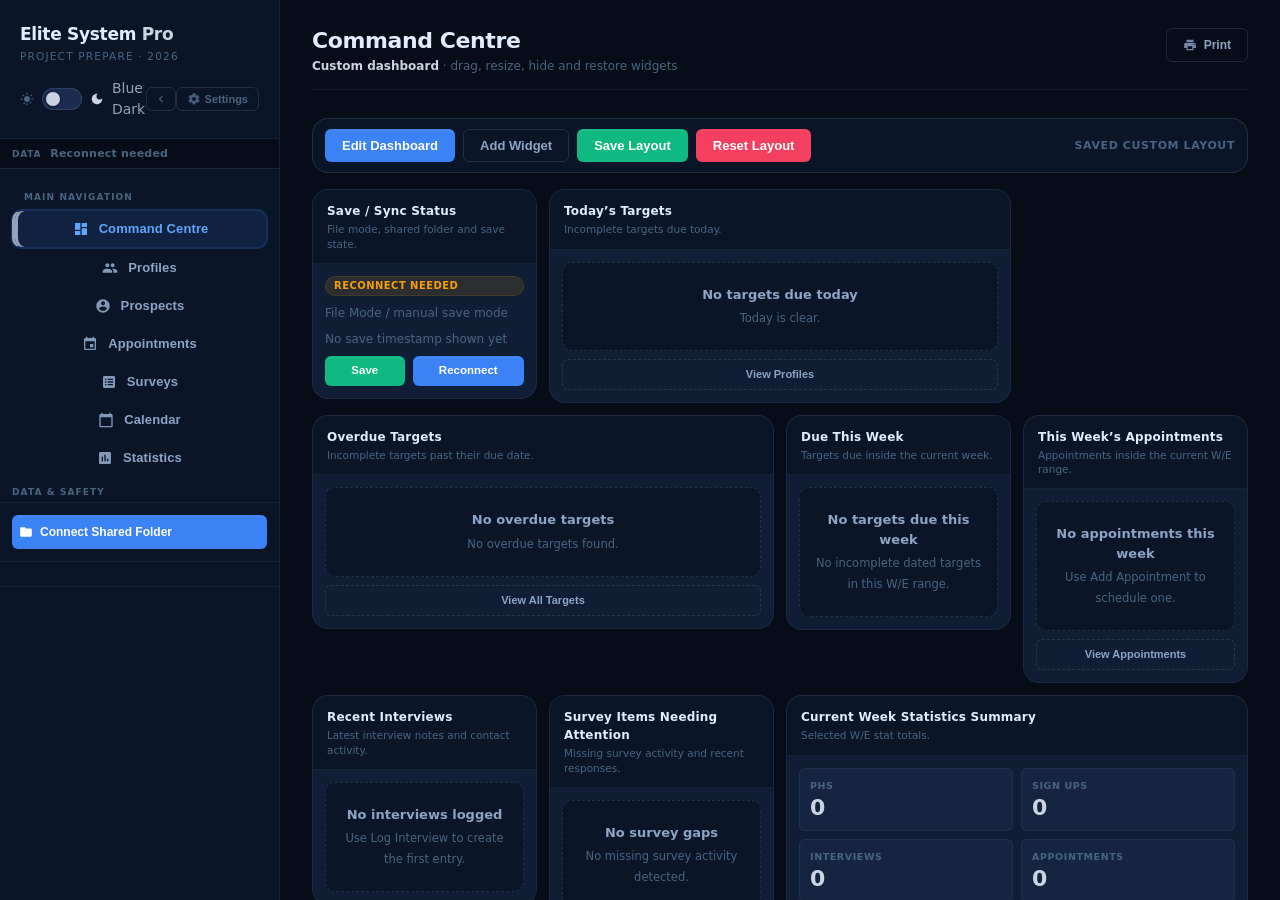
==== index.html @ 0a087f32 "This is the working version This is the best version of the system we have.  Signed-off-by: tylerj-w" ====
<!DOCTYPE html>

<html lang="en" data-theme="blue" data-tone="dark">

<head>

<meta charset="UTF-8">

<meta name="viewport" content="width=device-width, initial-scale=1.0">

<title>Elite System Pro</title>

<style>

/* ------------------------------------------
   DESIGN TOKENS
------------------------------------------ */

/* ------------------------------------------
   BLUE THEME — Dark
------------------------------------------ */
html[data-theme="blue"][data-tone="dark"] {
  --bg: #060d18;
  --surface: #0a1628;
  --panel: #0f1e35;
  --card: #152540;
  --raised: #1a2d4f;
  --hover: #1e345c;
  --accent: #3b82f6;
  --accent-light: #60a5fa;
  --accent-dim: rgba(59,130,246,.12);
  --accent-glow: rgba(59,130,246,.25);
  --trim: #94a3b8;
  --trim-light: #cbd5e1;
  --trim-dim: rgba(148,163,184,.15);
  --success: #10b981;
  --success-dim: rgba(16,185,129,.12);
  --danger: #f43f5e;
  --danger-dim: rgba(244,63,94,.12);
  --warning: #f59e0b;
  --warning-dim: rgba(245,158,11,.12);
  --purple: #8b5cf6;
  --purple-dim: rgba(139,92,246,.15);
  --text: #e2ecff;
  --text-2: #8da4c4;
  --text-3: #4a6480;
  --border: rgba(148,163,184,.09);
  --border-2: rgba(148,163,184,.18);
  --radius-sm: 6px;
  --radius: 10px;
  --radius-lg: 16px;
  --radius-xl: 20px;
  --shadow: 0 4px 24px rgba(0,0,0,.5);
  --shadow-sm: 0 2px 8px rgba(0,0,0,.35);
}

/* ------------------------------------------
   EVERGREEN THEME — Light
------------------------------------------ */
html[data-theme="evergreen"][data-tone="light"] {
  --bg: #f2f8f0;
  --surface: #ffffff;
  --panel: #e9f3e6;
  --card: #ddecd9;
  --raised: #cfe3ca;
  --hover: #c1d9bb;
  --accent: #1a6b38;
  --accent-light: #218a48;
  --accent-dim: rgba(26,107,56,.10);
  --accent-glow: rgba(26,107,56,.22);
  --trim: #9a6f00;
  --trim-light: #c49100;
  --trim-dim: rgba(154,111,0,.13);
  --success: #166534;
  --success-dim: rgba(22,101,52,.12);
  --danger: #dc2626;
  --danger-dim: rgba(220,38,38,.10);
  --warning: #b45309;
  --warning-dim: rgba(180,83,9,.12);
  --purple: #6d28d9;
  --purple-dim: rgba(109,40,217,.12);
  --text: #172b1b;
  --text-2: #2d5a37;
  --text-3: #5a7c60;
  --border: rgba(0,0,0,.09);
  --border-2: rgba(0,0,0,.16);
  --radius-sm: 6px;
  --radius: 10px;
  --radius-lg: 16px;
  --radius-xl: 20px;
  --shadow: 0 4px 24px rgba(0,0,0,.08);
  --shadow-sm: 0 2px 8px rgba(0,0,0,.05);
}

/* ------------------------------------------
   BLUE THEME — Light
------------------------------------------ */
html[data-theme="blue"][data-tone="light"] {
  --bg: #eff6ff;
  --surface: #ffffff;
  --panel: #dbeafe;
  --card: #cfe0fb;
  --raised: #bdd4f7;
  --hover: #a8c6f3;
  --accent: #1d4ed8;
  --accent-light: #2563eb;
  --accent-dim: rgba(29,78,216,.10);
  --accent-glow: rgba(37,99,235,.20);
  --trim: #64748b;
  --trim-light: #94a3b8;
  --trim-dim: rgba(100,116,139,.14);
  --success: #15803d;
  --success-dim: rgba(21,128,61,.12);
  --danger: #dc2626;
  --danger-dim: rgba(220,38,38,.10);
  --warning: #b45309;
  --warning-dim: rgba(180,83,9,.12);
  --purple: #7c3aed;
  --purple-dim: rgba(124,58,237,.12);
  --text: #0f172a;
  --text-2: #35507a;
  --text-3: #64748b;
  --border: rgba(15,23,42,.08);
  --border-2: rgba(15,23,42,.14);
  --radius-sm: 6px;
  --radius: 10px;
  --radius-lg: 16px;
  --radius-xl: 20px;
  --shadow: 0 4px 24px rgba(0,0,0,.08);
  --shadow-sm: 0 2px 8px rgba(0,0,0,.05);
}

/* ------------------------------------------
   EVERGREEN THEME — Dark
------------------------------------------ */
html[data-theme="evergreen"][data-tone="dark"] {
  --bg: #07110c;
  --surface: #0c1a14;
  --panel: #11261c;
  --card: #183225;
  --raised: #1e3d2c;
  --hover: #264936;
  --accent: #2f855a;
  --accent-light: #48bb78;
  --accent-dim: rgba(72,187,120,.14);
  --accent-glow: rgba(72,187,120,.26);
  --trim: #c2a24a;
  --trim-light: #e7c96a;
  --trim-dim: rgba(194,162,74,.18);
  --success: #22c55e;
  --success-dim: rgba(34,197,94,.12);
  --danger: #f43f5e;
  --danger-dim: rgba(244,63,94,.12);
  --warning: #f59e0b;
  --warning-dim: rgba(245,158,11,.12);
  --purple: #8b5cf6;
  --purple-dim: rgba(139,92,246,.15);
  --text: #eaf8ef;
  --text-2: #9ac2a4;
  --text-3: #557565;
  --border: rgba(194,162,74,.10);
  --border-2: rgba(194,162,74,.20);
  --radius-sm: 6px;
  --radius: 10px;
  --radius-lg: 16px;
  --radius-xl: 20px;
  --shadow: 0 4px 24px rgba(0,0,0,.55);
  --shadow-sm: 0 2px 8px rgba(0,0,0,.35);
}

/* ------------------------------------------
   BLACK / WHITE THEME — Dark
------------------------------------------ */
html[data-theme="blackwhite"][data-tone="dark"] {
  --bg: #050505;
  --surface: #0e0e0e;
  --panel: #161616;
  --card: #1d1d1d;
  --raised: #272727;
  --hover: #2f2f2f;
  --accent: #f5f5f5;
  --accent-light: #ffffff;
  --accent-dim: rgba(255,255,255,.10);
  --accent-glow: rgba(255,255,255,.18);
  --trim: #a3a3a3;
  --trim-light: #d4d4d4;
  --trim-dim: rgba(163,163,163,.16);
  --success: #22c55e;
  --success-dim: rgba(34,197,94,.12);
  --danger: #f43f5e;
  --danger-dim: rgba(244,63,94,.12);
  --warning: #f59e0b;
  --warning-dim: rgba(245,158,11,.12);
  --purple: #a855f7;
  --purple-dim: rgba(168,85,247,.14);
  --text: #f5f5f5;
  --text-2: #bdbdbd;
  --text-3: #737373;
  --border: rgba(255,255,255,.08);
  --border-2: rgba(255,255,255,.16);
  --radius-sm: 6px;
  --radius: 10px;
  --radius-lg: 16px;
  --radius-xl: 20px;
  --shadow: 0 4px 24px rgba(0,0,0,.70);
  --shadow-sm: 0 2px 8px rgba(0,0,0,.45);
}

/* ------------------------------------------
   BLACK / WHITE THEME — Light
------------------------------------------ */
html[data-theme="blackwhite"][data-tone="light"] {
  --bg: #fafafa;
  --surface: #ffffff;
  --panel: #f3f4f6;
  --card: #e5e7eb;
  --raised: #d6d9df;
  --hover: #c9cfd8;
  --accent: #111111;
  --accent-light: #000000;
  --accent-dim: rgba(17,17,17,.10);
  --accent-glow: rgba(17,17,17,.18);
  --trim: #4b5563;
  --trim-light: #111827;
  --trim-dim: rgba(75,85,99,.14);
  --success: #166534;
  --success-dim: rgba(22,101,52,.12);
  --danger: #dc2626;
  --danger-dim: rgba(220,38,38,.10);
  --warning: #b45309;
  --warning-dim: rgba(180,83,9,.12);
  --purple: #7c3aed;
  --purple-dim: rgba(124,58,237,.12);
  --text: #111827;
  --text-2: #4b5563;
  --text-3: #6b7280;
  --border: rgba(17,24,39,.08);
  --border-2: rgba(17,24,39,.14);
  --radius-sm: 6px;
  --radius: 10px;
  --radius-lg: 16px;
  --radius-xl: 20px;
  --shadow: 0 4px 24px rgba(0,0,0,.08);
  --shadow-sm: 0 2px 8px rgba(0,0,0,.05);
}

/* ------------------------------------------
   AURORA THEME — Dark
------------------------------------------ */
html[data-theme="aurora"][data-tone="dark"] {
  --bg: #061514;
  --surface: #0b1f1d;
  --panel: #112a27;
  --card: #163632;
  --raised: #1d443f;
  --hover: #23534d;
  --accent: #14b8a6;
  --accent-light: #2dd4bf;
  --accent-dim: rgba(20,184,166,.15);
  --accent-glow: rgba(45,212,191,.26);
  --trim: #a3e635;
  --trim-light: #d9f99d;
  --trim-dim: rgba(163,230,53,.18);
  --success: #22c55e;
  --success-dim: rgba(34,197,94,.12);
  --danger: #f43f5e;
  --danger-dim: rgba(244,63,94,.12);
  --warning: #f59e0b;
  --warning-dim: rgba(245,158,11,.12);
  --purple: #8b5cf6;
  --purple-dim: rgba(139,92,246,.15);
  --text: #e6fff9;
  --text-2: #8cc9bf;
  --text-3: #4c7f78;
  --border: rgba(163,230,53,.10);
  --border-2: rgba(45,212,191,.20);
  --radius-sm: 6px;
  --radius: 10px;
  --radius-lg: 16px;
  --radius-xl: 20px;
  --shadow: 0 4px 24px rgba(0,0,0,.60);
  --shadow-sm: 0 2px 8px rgba(0,0,0,.40);
}

/* ------------------------------------------
   AURORA THEME — Light
------------------------------------------ */
html[data-theme="aurora"][data-tone="light"] {
  --bg: #f2fffc;
  --surface: #ffffff;
  --panel: #ddfbf5;
  --card: #ccf5ee;
  --raised: #b7ede4;
  --hover: #9ce4d8;
  --accent: #0f766e;
  --accent-light: #0d9488;
  --accent-dim: rgba(15,118,110,.10);
  --accent-glow: rgba(13,148,136,.20);
  --trim: #65a30d;
  --trim-light: #84cc16;
  --trim-dim: rgba(101,163,13,.14);
  --success: #15803d;
  --success-dim: rgba(21,128,61,.12);
  --danger: #dc2626;
  --danger-dim: rgba(220,38,38,.10);
  --warning: #b45309;
  --warning-dim: rgba(180,83,9,.12);
  --purple: #7c3aed;
  --purple-dim: rgba(124,58,237,.12);
  --text: #123b39;
  --text-2: #406866;
  --text-3: #6c9693;
  --border: rgba(0,0,0,.08);
  --border-2: rgba(0,0,0,.14);
  --radius-sm: 6px;
  --radius: 10px;
  --radius-lg: 16px;
  --radius-xl: 20px;
  --shadow: 0 4px 24px rgba(0,0,0,.08);
  --shadow-sm: 0 2px 8px rgba(0,0,0,.05);
}

/* ------------------------------------------
   EMBER THEME — Dark
------------------------------------------ */
html[data-theme="ember"][data-tone="dark"] {
  --bg: #150906;
  --surface: #1d0c08;
  --panel: #28110a;
  --card: #34170d;
  --raised: #411d11;
  --hover: #502515;
  --accent: #ea580c;
  --accent-light: #fb923c;
  --accent-dim: rgba(234,88,12,.15);
  --accent-glow: rgba(251,146,60,.28);
  --trim: #facc15;
  --trim-light: #fde68a;
  --trim-dim: rgba(250,204,21,.18);
  --success: #22c55e;
  --success-dim: rgba(34,197,94,.12);
  --danger: #f43f5e;
  --danger-dim: rgba(244,63,94,.12);
  --warning: #f59e0b;
  --warning-dim: rgba(245,158,11,.12);
  --purple: #c084fc;
  --purple-dim: rgba(192,132,252,.15);
  --text: #fff1e8;
  --text-2: #d8a084;
  --text-3: #8a5d46;
  --border: rgba(250,204,21,.10);
  --border-2: rgba(234,88,12,.20);
  --radius-sm: 6px;
  --radius: 10px;
  --radius-lg: 16px;
  --radius-xl: 20px;
  --shadow: 0 4px 24px rgba(0,0,0,.60);
  --shadow-sm: 0 2px 8px rgba(0,0,0,.40);
}

/* ------------------------------------------
   EMBER THEME — Light
------------------------------------------ */
html[data-theme="ember"][data-tone="light"] {
  --bg: #fff7f2;
  --surface: #ffffff;
  --panel: #ffe8da;
  --card: #ffd9c2;
  --raised: #ffc7a5;
  --hover: #ffb585;
  --accent: #c2410c;
  --accent-light: #ea580c;
  --accent-dim: rgba(194,65,12,.10);
  --accent-glow: rgba(234,88,12,.20);
  --trim: #ca8a04;
  --trim-light: #eab308;
  --trim-dim: rgba(202,138,4,.14);
  --success: #15803d;
  --success-dim: rgba(21,128,61,.12);
  --danger: #dc2626;
  --danger-dim: rgba(220,38,38,.10);
  --warning: #b45309;
  --warning-dim: rgba(180,83,9,.12);
  --purple: #9333ea;
  --purple-dim: rgba(147,51,234,.12);
  --text: #4a1f0a;
  --text-2: #875838;
  --text-3: #b57f61;
  --border: rgba(0,0,0,.08);
  --border-2: rgba(0,0,0,.14);
  --radius-sm: 6px;
  --radius: 10px;
  --radius-lg: 16px;
  --radius-xl: 20px;
  --shadow: 0 4px 24px rgba(0,0,0,.08);
  --shadow-sm: 0 2px 8px rgba(0,0,0,.05);
}

/* ------------------------------------------
   SLATE THEME — Dark
------------------------------------------ */
html[data-theme="slate"][data-tone="dark"] {
  --bg: #0b1220;
  --surface: #111827;
  --panel: #172133;
  --card: #1f2a40;
  --raised: #28344f;
  --hover: #32405e;
  --accent: #64748b;
  --accent-light: #94a3b8;
  --accent-dim: rgba(100,116,139,.15);
  --accent-glow: rgba(148,163,184,.25);
  --trim: #38bdf8;
  --trim-light: #7dd3fc;
  --trim-dim: rgba(56,189,248,.18);
  --success: #10b981;
  --success-dim: rgba(16,185,129,.12);
  --danger: #f43f5e;
  --danger-dim: rgba(244,63,94,.12);
  --warning: #f59e0b;
  --warning-dim: rgba(245,158,11,.12);
  --purple: #8b5cf6;
  --purple-dim: rgba(139,92,246,.15);
  --text: #e6edf8;
  --text-2: #9aabc2;
  --text-3: #607086;
  --border: rgba(148,163,184,.10);
  --border-2: rgba(148,163,184,.20);
  --radius-sm: 6px;
  --radius: 10px;
  --radius-lg: 16px;
  --radius-xl: 20px;
  --shadow: 0 4px 24px rgba(0,0,0,.60);
  --shadow-sm: 0 2px 8px rgba(0,0,0,.40);
}

/* ------------------------------------------
   SLATE THEME — Light
------------------------------------------ */
html[data-theme="slate"][data-tone="light"] {
  --bg: #f5f7fb;
  --surface: #ffffff;
  --panel: #e7ecf4;
  --card: #d7deea;
  --raised: #c5cfdf;
  --hover: #b4c1d5;
  --accent: #475569;
  --accent-light: #64748b;
  --accent-dim: rgba(71,85,105,.10);
  --accent-glow: rgba(100,116,139,.18);
  --trim: #0284c7;
  --trim-light: #38bdf8;
  --trim-dim: rgba(2,132,199,.14);
  --success: #15803d;
  --success-dim: rgba(21,128,61,.12);
  --danger: #dc2626;
  --danger-dim: rgba(220,38,38,.10);
  --warning: #b45309;
  --warning-dim: rgba(180,83,9,.12);
  --purple: #7c3aed;
  --purple-dim: rgba(124,58,237,.12);
  --text: #1e293b;
  --text-2: #526072;
  --text-3: #728197;
  --border: rgba(0,0,0,.08);
  --border-2: rgba(0,0,0,.14);
  --radius-sm: 6px;
  --radius: 10px;
  --radius-lg: 16px;
  --radius-xl: 20px;
  --shadow: 0 4px 24px rgba(0,0,0,.08);
  --shadow-sm: 0 2px 8px rgba(0,0,0,.05);
}

/* ------------------------------------------
   ORCHID THEME — Dark
------------------------------------------ */
html[data-theme="orchid"][data-tone="dark"] {
  --bg: #14091c;
  --surface: #1b0f26;
  --panel: #241433;
  --card: #2f1b42;
  --raised: #3b2353;
  --hover: #472c64;
  --accent: #a855f7;
  --accent-light: #c084fc;
  --accent-dim: rgba(168,85,247,.15);
  --accent-glow: rgba(192,132,252,.28);
  --trim: #f472b6;
  --trim-light: #f9a8d4;
  --trim-dim: rgba(244,114,182,.18);
  --success: #10b981;
  --success-dim: rgba(16,185,129,.12);
  --danger: #f43f5e;
  --danger-dim: rgba(244,63,94,.12);
  --warning: #f59e0b;
  --warning-dim: rgba(245,158,11,.12);
  --purple: #a855f7;
  --purple-dim: rgba(168,85,247,.15);
  --text: #faebff;
  --text-2: #d0a4de;
  --text-3: #8a6096;
  --border: rgba(244,114,182,.10);
  --border-2: rgba(192,132,252,.20);
  --radius-sm: 6px;
  --radius: 10px;
  --radius-lg: 16px;
  --radius-xl: 20px;
  --shadow: 0 4px 24px rgba(0,0,0,.60);
  --shadow-sm: 0 2px 8px rgba(0,0,0,.40);
}

/* ------------------------------------------
   ORCHID THEME — Light
------------------------------------------ */
html[data-theme="orchid"][data-tone="light"] {
  --bg: #fff6ff;
  --surface: #ffffff;
  --panel: #f8e6ff;
  --card: #f0d6ff;
  --raised: #e6c3fb;
  --hover: #dbadf7;
  --accent: #9333ea;
  --accent-light: #a855f7;
  --accent-dim: rgba(147,51,234,.10);
  --accent-glow: rgba(168,85,247,.20);
  --trim: #db2777;
  --trim-light: #f472b6;
  --trim-dim: rgba(219,39,119,.14);
  --success: #15803d;
  --success-dim: rgba(21,128,61,.12);
  --danger: #dc2626;
  --danger-dim: rgba(220,38,38,.10);
  --warning: #b45309;
  --warning-dim: rgba(180,83,9,.12);
  --purple: #9333ea;
  --purple-dim: rgba(147,51,234,.12);
  --text: #4b1d63;
  --text-2: #815298;
  --text-3: #ad78be;
  --border: rgba(0,0,0,.08);
  --border-2: rgba(0,0,0,.14);
  --radius-sm: 6px;
  --radius: 10px;
  --radius-lg: 16px;
  --radius-xl: 20px;
  --shadow: 0 4px 24px rgba(0,0,0,.08);
  --shadow-sm: 0 2px 8px rgba(0,0,0,.05);
}

/* ------------------------------------------
   COPPER THEME — Dark
------------------------------------------ */
html[data-theme="copper"][data-tone="dark"] {
  --bg: #140c08;
  --surface: #1d120d;
  --panel: #281912;
  --card: #342119;
  --raised: #412a20;
  --hover: #503327;
  --accent: #b45309;
  --accent-light: #d97706;
  --accent-dim: rgba(180,83,9,.15);
  --accent-glow: rgba(217,119,6,.26);
  --trim: #f59e0b;
  --trim-light: #fbbf24;
  --trim-dim: rgba(245,158,11,.18);
  --success: #22c55e;
  --success-dim: rgba(34,197,94,.12);
  --danger: #f43f5e;
  --danger-dim: rgba(244,63,94,.12);
  --warning: #f59e0b;
  --warning-dim: rgba(245,158,11,.12);
  --purple: #c084fc;
  --purple-dim: rgba(192,132,252,.15);
  --text: #fff0e6;
  --text-2: #d7a88f;
  --text-3: #8b644f;
  --border: rgba(245,158,11,.10);
  --border-2: rgba(217,119,6,.20);
  --radius-sm: 6px;
  --radius: 10px;
  --radius-lg: 16px;
  --radius-xl: 20px;
  --shadow: 0 4px 24px rgba(0,0,0,.60);
  --shadow-sm: 0 2px 8px rgba(0,0,0,.40);
}

/* ------------------------------------------
   COPPER THEME — Light
------------------------------------------ */
html[data-theme="copper"][data-tone="light"] {
  --bg: #fff8f3;
  --surface: #ffffff;
  --panel: #fbe7da;
  --card: #f4d4bf;
  --raised: #ecc0a2;
  --hover: #e3ab82;
  --accent: #9a3412;
  --accent-light: #c2410c;
  --accent-dim: rgba(154,52,18,.10);
  --accent-glow: rgba(194,65,12,.20);
  --trim: #d97706;
  --trim-light: #f59e0b;
  --trim-dim: rgba(217,119,6,.14);
  --success: #15803d;
  --success-dim: rgba(21,128,61,.12);
  --danger: #dc2626;
  --danger-dim: rgba(220,38,38,.10);
  --warning: #b45309;
  --warning-dim: rgba(180,83,9,.12);
  --purple: #9333ea;
  --purple-dim: rgba(147,51,234,.12);
  --text: #4a2411;
  --text-2: #85553c;
  --text-3: #b07e63;
  --border: rgba(0,0,0,.08);
  --border-2: rgba(0,0,0,.14);
  --radius-sm: 6px;
  --radius: 10px;
  --radius-lg: 16px;
  --radius-xl: 20px;
  --shadow: 0 4px 24px rgba(0,0,0,.08);
  --shadow-sm: 0 2px 8px rgba(0,0,0,.05);
}

/* ------------------------------------------
   NEBULA THEME — Dark
------------------------------------------ */
html[data-theme="nebula"][data-tone="dark"] {
  --bg: #0d0b1e;
  --surface: #13102e;
  --panel: #1a1540;
  --card: #221d52;
  --raised: #2a2460;
  --hover: #322c72;
  --accent: #8b5cf6;
  --accent-light: #a78bfa;
  --accent-dim: rgba(139,92,246,.15);
  --accent-glow: rgba(139,92,246,.30);
  --trim: #c084fc;
  --trim-light: #e879f9;
  --trim-dim: rgba(192,132,252,.20);
  --success: #10b981;
  --success-dim: rgba(16,185,129,.12);
  --danger: #f43f5e;
  --danger-dim: rgba(244,63,94,.12);
  --warning: #f59e0b;
  --warning-dim: rgba(245,158,11,.12);
  --purple: #8b5cf6;
  --purple-dim: rgba(139,92,246,.15);
  --text: #ede9ff;
  --text-2: #a89dd4;
  --text-3: #5e508a;
  --border: rgba(192,132,252,.10);
  --border-2: rgba(192,132,252,.22);
  --radius-sm: 6px;
  --radius: 10px;
  --radius-lg: 16px;
  --radius-xl: 20px;
  --shadow: 0 4px 24px rgba(0,0,0,.60);
  --shadow-sm: 0 2px 8px rgba(0,0,0,.40);
}

/* ------------------------------------------
   NEBULA THEME — Light
------------------------------------------ */
html[data-theme="nebula"][data-tone="light"] {
  --bg: #f7f4ff;
  --surface: #ffffff;
  --panel: #efe8ff;
  --card: #e5dbff;
  --raised: #d9ccff;
  --hover: #cdbdff;
  --accent: #6d28d9;
  --accent-light: #7c3aed;
  --accent-dim: rgba(109,40,217,.10);
  --accent-glow: rgba(109,40,217,.20);
  --trim: #8b5cf6;
  --trim-light: #a78bfa;
  --trim-dim: rgba(139,92,246,.14);
  --success: #15803d;
  --success-dim: rgba(21,128,61,.12);
  --danger: #dc2626;
  --danger-dim: rgba(220,38,38,.10);
  --warning: #b45309;
  --warning-dim: rgba(180,83,9,.12);
  --purple: #7c3aed;
  --purple-dim: rgba(124,58,237,.12);
  --text: #24124a;
  --text-2: #5b4b84;
  --text-3: #7a6aa5;
  --border: rgba(0,0,0,.08);
  --border-2: rgba(0,0,0,.14);
  --radius-sm: 6px;
  --radius: 10px;
  --radius-lg: 16px;
  --radius-xl: 20px;
  --shadow: 0 4px 24px rgba(0,0,0,.08);
  --shadow-sm: 0 2px 8px rgba(0,0,0,.05);
}

/* ------------------------------------------
   SUNSET THEME — Dark
------------------------------------------ */
html[data-theme="sunset"][data-tone="dark"] {
  --bg: #160c04;
  --surface: #1e1106;
  --panel: #281808;
  --card: #33200c;
  --raised: #3f2a10;
  --hover: #4d3316;
  --accent: #f97316;
  --accent-light: #fb923c;
  --accent-dim: rgba(249,115,22,.15);
  --accent-glow: rgba(249,115,22,.30);
  --trim: #fbbf24;
  --trim-light: #fcd34d;
  --trim-dim: rgba(251,191,36,.20);
  --success: #10b981;
  --success-dim: rgba(16,185,129,.12);
  --danger: #ef4444;
  --danger-dim: rgba(239,68,68,.12);
  --warning: #f59e0b;
  --warning-dim: rgba(245,158,11,.12);
  --purple: #c084fc;
  --purple-dim: rgba(192,132,252,.15);
  --text: #fff3e0;
  --text-2: #d4a574;
  --text-3: #7a5c30;
  --border: rgba(251,191,36,.10);
  --border-2: rgba(251,191,36,.20);
  --radius-sm: 6px;
  --radius: 10px;
  --radius-lg: 16px;
  --radius-xl: 20px;
  --shadow: 0 4px 24px rgba(0,0,0,.60);
  --shadow-sm: 0 2px 8px rgba(0,0,0,.40);
}

/* ------------------------------------------
   SUNSET THEME — Light
------------------------------------------ */
html[data-theme="sunset"][data-tone="light"] {
  --bg: #fff7f0;
  --surface: #ffffff;
  --panel: #ffeedf;
  --card: #ffe1c7;
  --raised: #ffd2ad;
  --hover: #ffc28e;
  --accent: #c2410c;
  --accent-light: #ea580c;
  --accent-dim: rgba(194,65,12,.10);
  --accent-glow: rgba(194,65,12,.20);
  --trim: #d97706;
  --trim-light: #f59e0b;
  --trim-dim: rgba(217,119,6,.14);
  --success: #15803d;
  --success-dim: rgba(21,128,61,.12);
  --danger: #dc2626;
  --danger-dim: rgba(220,38,38,.10);
  --warning: #b45309;
  --warning-dim: rgba(180,83,9,.12);
  --purple: #9333ea;
  --purple-dim: rgba(147,51,234,.12);
  --text: #4a1f07;
  --text-2: #87522c;
  --text-3: #b2784e;
  --border: rgba(0,0,0,.08);
  --border-2: rgba(0,0,0,.14);
  --radius-sm: 6px;
  --radius: 10px;
  --radius-lg: 16px;
  --radius-xl: 20px;
  --shadow: 0 4px 24px rgba(0,0,0,.08);
  --shadow-sm: 0 2px 8px rgba(0,0,0,.05);
}

/* ------------------------------------------
   OCEAN THEME — Dark
------------------------------------------ */
html[data-theme="ocean"][data-tone="dark"] {
  --bg: #041018;
  --surface: #061822;
  --panel: #0a2030;
  --card: #0e2a3e;
  --raised: #12354d;
  --hover: #16415e;
  --accent: #0891b2;
  --accent-light: #22d3ee;
  --accent-dim: rgba(8,145,178,.15);
  --accent-glow: rgba(8,145,178,.30);
  --trim: #67e8f9;
  --trim-light: #a5f3fc;
  --trim-dim: rgba(103,232,249,.20);
  --success: #10b981;
  --success-dim: rgba(16,185,129,.12);
  --danger: #f43f5e;
  --danger-dim: rgba(244,63,94,.12);
  --warning: #f59e0b;
  --warning-dim: rgba(245,158,11,.12);
  --purple: #8b5cf6;
  --purple-dim: rgba(139,92,246,.15);
  --text: #e0f7ff;
  --text-2: #7ec8d8;
  --text-3: #3a6878;
  --border: rgba(103,232,249,.10);
  --border-2: rgba(103,232,249,.20);
  --radius-sm: 6px;
  --radius: 10px;
  --radius-lg: 16px;
  --radius-xl: 20px;
  --shadow: 0 4px 24px rgba(0,0,0,.60);
  --shadow-sm: 0 2px 8px rgba(0,0,0,.40);
}

/* ------------------------------------------
   OCEAN THEME — Light
------------------------------------------ */
html[data-theme="ocean"][data-tone="light"] {
  --bg: #effcff;
  --surface: #ffffff;
  --panel: #def7fb;
  --card: #cbeff6;
  --raised: #b3e6f0;
  --hover: #99dce9;
  --accent: #0f766e;
  --accent-light: #0ea5a4;
  --accent-dim: rgba(15,118,110,.10);
  --accent-glow: rgba(15,118,110,.20);
  --trim: #0891b2;
  --trim-light: #22d3ee;
  --trim-dim: rgba(8,145,178,.14);
  --success: #15803d;
  --success-dim: rgba(21,128,61,.12);
  --danger: #dc2626;
  --danger-dim: rgba(220,38,38,.10);
  --warning: #b45309;
  --warning-dim: rgba(180,83,9,.12);
  --purple: #7c3aed;
  --purple-dim: rgba(124,58,237,.12);
  --text: #083344;
  --text-2: #3f6a78;
  --text-3: #6d98a6;
  --border: rgba(0,0,0,.08);
  --border-2: rgba(0,0,0,.14);
  --radius-sm: 6px;
  --radius: 10px;
  --radius-lg: 16px;
  --radius-xl: 20px;
  --shadow: 0 4px 24px rgba(0,0,0,.08);
  --shadow-sm: 0 2px 8px rgba(0,0,0,.05);
}

/* ------------------------------------------
   TERMINAL THEME — Dark
------------------------------------------ */
html[data-theme="terminal"][data-tone="dark"] {
  --bg: #000000;
  --surface: #080808;
  --panel: #0f0f0f;
  --card: #151515;
  --raised: #1a1a1a;
  --hover: #222222;
  --accent: #00cc44;
  --accent-light: #00ff55;
  --accent-dim: rgba(0,204,68,.15);
  --accent-glow: rgba(0,204,68,.30);
  --trim: #00cc44;
  --trim-light: #00ff55;
  --trim-dim: rgba(0,255,85,.15);
  --success: #00cc44;
  --success-dim: rgba(0,204,68,.15);
  --danger: #ff3355;
  --danger-dim: rgba(255,51,85,.15);
  --warning: #ffcc00;
  --warning-dim: rgba(255,204,0,.15);
  --purple: #cc44ff;
  --purple-dim: rgba(204,68,255,.15);
  --text: #00ff55;
  --text-2: #00cc44;
  --text-3: #006622;
  --border: rgba(0,204,68,.15);
  --border-2: rgba(0,204,68,.30);
  --radius-sm: 6px;
  --radius: 10px;
  --radius-lg: 16px;
  --radius-xl: 20px;
  --shadow: 0 4px 24px rgba(0,0,0,.80);
  --shadow-sm: 0 2px 8px rgba(0,0,0,.60);
}

/* ------------------------------------------
   TERMINAL THEME — Light
------------------------------------------ */
html[data-theme="terminal"][data-tone="light"] {
  --bg: #f7fff7;
  --surface: #ffffff;
  --panel: #ebffee;
  --card: #ddf8e0;
  --raised: #c8efcd;
  --hover: #b2e5b9;
  --accent: #148a2f;
  --accent-light: #16a34a;
  --accent-dim: rgba(20,138,47,.10);
  --accent-glow: rgba(20,138,47,.20);
  --trim: #22c55e;
  --trim-light: #4ade80;
  --trim-dim: rgba(34,197,94,.14);
  --success: #15803d;
  --success-dim: rgba(21,128,61,.12);
  --danger: #dc2626;
  --danger-dim: rgba(220,38,38,.10);
  --warning: #b45309;
  --warning-dim: rgba(180,83,9,.12);
  --purple: #9333ea;
  --purple-dim: rgba(147,51,234,.12);
  --text: #12321a;
  --text-2: #356243;
  --text-3: #5d8a69;
  --border: rgba(0,0,0,.08);
  --border-2: rgba(0,0,0,.14);
  --radius-sm: 6px;
  --radius: 10px;
  --radius-lg: 16px;
  --radius-xl: 20px;
  --shadow: 0 4px 24px rgba(0,0,0,.08);
  --shadow-sm: 0 2px 8px rgba(0,0,0,.05);
}

/* ------------------------------------------
   CRIMSON THEME — Dark
------------------------------------------ */
html[data-theme="crimson"][data-tone="dark"] {
  --bg: #130508;
  --surface: #1c080e;
  --panel: #250b14;
  --card: #2e0f1c;
  --raised: #3a1425;
  --hover: #461830;
  --accent: #e11d48;
  --accent-light: #fb7185;
  --accent-dim: rgba(225,29,72,.15);
  --accent-glow: rgba(225,29,72,.30);
  --trim: #fb7185;
  --trim-light: #fda4af;
  --trim-dim: rgba(251,113,133,.20);
  --success: #10b981;
  --success-dim: rgba(16,185,129,.12);
  --danger: #ef4444;
  --danger-dim: rgba(239,68,68,.12);
  --warning: #f59e0b;
  --warning-dim: rgba(245,158,11,.12);
  --purple: #c084fc;
  --purple-dim: rgba(192,132,252,.15);
  --text: #ffe4e8;
  --text-2: #d4848e;
  --text-3: #7a3a42;
  --border: rgba(251,113,133,.10);
  --border-2: rgba(251,113,133,.22);
  --radius-sm: 6px;
  --radius: 10px;
  --radius-lg: 16px;
  --radius-xl: 20px;
  --shadow: 0 4px 24px rgba(0,0,0,.60);
  --shadow-sm: 0 2px 8px rgba(0,0,0,.40);
}

/* ------------------------------------------
   CRIMSON THEME — Light
------------------------------------------ */
html[data-theme="crimson"][data-tone="light"] {
  --bg: #fff4f6;
  --surface: #ffffff;
  --panel: #ffe5ea;
  --card: #ffd5dd;
  --raised: #ffc1cd;
  --hover: #ffacbc;
  --accent: #be123c;
  --accent-light: #e11d48;
  --accent-dim: rgba(190,18,60,.10);
  --accent-glow: rgba(190,18,60,.20);
  --trim: #e11d48;
  --trim-light: #fb7185;
  --trim-dim: rgba(225,29,72,.14);
  --success: #15803d;
  --success-dim: rgba(21,128,61,.12);
  --danger: #dc2626;
  --danger-dim: rgba(220,38,38,.10);
  --warning: #b45309;
  --warning-dim: rgba(180,83,9,.12);
  --purple: #9333ea;
  --purple-dim: rgba(147,51,234,.12);
  --text: #4a1020;
  --text-2: #875162;
  --text-3: #b37a8a;
  --border: rgba(0,0,0,.08);
  --border-2: rgba(0,0,0,.14);
  --radius-sm: 6px;
  --radius: 10px;
  --radius-lg: 16px;
  --radius-xl: 20px;
  --shadow: 0 4px 24px rgba(0,0,0,.08);
  --shadow-sm: 0 2px 8px rgba(0,0,0,.05);
}
/* ------------------------------------------
   CLASSIC 8-BIT MODE
------------------------------------------ */
html[data-classic="true"] { --radius-sm:0px;--radius:0px;--radius-lg:0px;--radius-xl:0px; }
html[data-classic="true"] body { font-family:'Courier New',Courier,monospace !important; }
html[data-classic="true"] * { border-radius:0 !important; font-family:'Courier New',Courier,monospace !important; }
html[data-classic="true"] .sidebar { border-right:3px solid var(--trim) !important; }
html[data-classic="true"] .sidebar-brand { background:var(--bg) !important; border-bottom:3px solid var(--trim) !important; }
html[data-classic="true"] .sidebar-brand .app-name { text-transform:uppercase; font-size:12px !important; letter-spacing:3px !important; }
html[data-classic="true"] .nav-tab { border:2px solid transparent !important; text-transform:uppercase !important; font-size:11px !important; }
html[data-classic="true"] .nav-tab.active { border:2px solid var(--trim) !important; }
html[data-classic="true"] button { border:2px solid var(--border-2) !important; text-transform:uppercase !important; font-size:11px !important; }
html[data-classic="true"] .btn-primary { border:2px solid var(--accent) !important; box-shadow:3px 3px 0 var(--accent-dim) !important; }
html[data-classic="true"] .btn-primary:hover { transform:translate(2px,2px) !important; box-shadow:1px 1px 0 var(--accent-dim) !important; }
html[data-classic="true"] .btn-success { border:2px solid var(--success) !important; box-shadow:3px 3px 0 var(--success-dim) !important; }
html[data-classic="true"] .btn-danger { border:2px solid var(--danger) !important; box-shadow:3px 3px 0 var(--danger-dim) !important; }
html[data-classic="true"] .metric-card { border:3px solid var(--trim) !important; box-shadow:4px 4px 0 var(--trim-dim) !important; }
html[data-classic="true"] .profile-card:hover { transform:translate(-2px,-2px) !important; box-shadow:4px 4px 0 var(--trim) !important; }
html[data-classic="true"] input,html[data-classic="true"] select,html[data-classic="true"] textarea { border:2px solid var(--border-2) !important; }
html[data-classic="true"] input:focus,html[data-classic="true"] select:focus,html[data-classic="true"] textarea:focus { box-shadow:3px 3px 0 var(--accent) !important; }
html[data-classic="true"] .modal-box { border:3px solid var(--trim) !important; box-shadow:8px 8px 0 var(--trim-dim) !important; }
html[data-classic="true"] .page-header h1 { text-transform:uppercase !important; letter-spacing:4px !important; font-size:17px !important; }
html[data-classic="true"] .person-item.active::before { content:'? '; color:var(--trim-light); }
html[data-classic="true"] .slist-item.active::before { content:'? '; color:var(--trim-light); }
html[data-classic="true"] body::after {
  content:'';position:fixed;inset:0;pointer-events:none;z-index:99999;
  background:repeating-linear-gradient(0deg,rgba(0,0,0,.04) 0px,rgba(0,0,0,.04) 1px,transparent 1px,transparent 3px);
}
/* ------------------------------------------
   BARE MINIMUM MODE
------------------------------------------ */
html[data-bare="true"] *,
html[data-bare="true"] *::before,
html[data-bare="true"] *::after {
  animation: none !important;
  transition: none !important;
  scroll-behavior: auto !important;
}
html[data-bare="true"] body::after { display:none !important; }
html[data-bare="true"] .modal-overlay { backdrop-filter:none !important; }
html[data-bare="true"] .modal-box,
html[data-bare="true"] .metric-card,
html[data-bare="true"] .profile-card,
html[data-bare="true"] .interview-card,
html[data-bare="true"] .graph-card,
html[data-bare="true"] .sidebar,
html[data-bare="true"] .month,
html[data-bare="true"] .day-cell,
html[data-bare="true"] .target-list-panel {
  box-shadow:none !important;
}
html[data-bare="true"] input:focus,
html[data-bare="true"] select:focus,
html[data-bare="true"] textarea:focus,
html[data-bare="true"] .day-cell.today,
html[data-bare="true"] .btn-primary,
html[data-bare="true"] .btn-success,
html[data-bare="true"] .btn-danger,
html[data-bare="true"] .btn-warning,
html[data-bare="true"] .btn-purple {
  box-shadow:none !important;
}
html[data-bare="true"] .profile-card:hover,
html[data-bare="true"] .interview-card:hover,
html[data-bare="true"] .btn-primary:hover,
html[data-bare="true"] .btn-success:hover,
html[data-bare="true"] .btn-danger:hover,
html[data-bare="true"] .btn-warning:hover,
html[data-bare="true"] .btn-purple:hover,
html[data-bare="true"] .btn-ghost:hover,
html[data-bare="true"] .calendar-badge:hover {
  transform:none !important;
}


/* ------------------------------------------
   LIQUID GLASS INTERFACE STYLE
   Final scoped implementation is declared at the end of the CSS cascade.
------------------------------------------ */


/* ------------------------------------------
   SYNC / SERVER STATUS
------------------------------------------ */


.sync-bar {

  padding: 5px 16px;

  font-size: 10.5px;

  color: var(--text-3);

  background: var(--bg);

  border-bottom: 1px solid var(--border);

  display: flex;

  justify-content: space-between;

  align-items: center;

  gap: 8px;

  min-height: 28px;

}

#syncStatus { font-weight: 700; letter-spacing: .2px; }

.sync-bar.connected #syncStatus { color: var(--success); }

.sync-bar.saving #syncStatus { color: var(--warning); }

.sync-bar.error #syncStatus { color: var(--danger); }

#syncTime { font-size: 9.5px; color: var(--text-3); }

.sync-banner {

  display: none;

  position: fixed;

  top: 0; left: 0; right: 0;

  z-index: 9999;

  background: var(--warning);

  color: #2d1a00;

  text-align: center;

  padding: 11px 24px;

  font-weight: 700;

  font-size: 13px;

  cursor: pointer;

  box-shadow: 0 2px 16px rgba(0,0,0,.3);

}

.sync-banner .banner-dismiss {

  margin-left: 24px;

  font-size: 11px;

  font-weight: 400;

  opacity: .8;

  text-decoration: underline;

}

@media print { .sync-bar, .sync-banner { display: none !important; } }
.sync-banner .icon { width:14px; height:14px; fill: currentColor; vertical-align:-2px; }
.modal-box h2 .icon, .page-header h1 .icon { width:16px; height:16px; fill: currentColor; vertical-align:-2px; margin-right:6px; }


*, *::before, *::after { box-sizing: border-box; margin: 0; padding: 0; }

body {

  font-family: 'Segoe UI', system-ui, -apple-system, sans-serif;

  background: var(--bg);

  color: var(--text);

  display: flex;

  height: 100vh;

  overflow: hidden;

  font-size: 14px;

  line-height: 1.5;

}

.hidden { display: none !important; }

::-webkit-scrollbar { width: 5px; height: 5px; }

::-webkit-scrollbar-track { background: transparent; }

::-webkit-scrollbar-thumb { background: var(--raised); border-radius: 99px; }

/* Theme toggle pill */

.theme-toggle-wrap {

  display: flex;

  align-items: center;

  gap: 8px;

  margin-top: 14px;

  cursor: pointer;

  user-select: none;

  width: fit-content;

}

.tt-icon {

  width: 14px;

  height: 14px;

  fill: var(--text-3);

  flex-shrink: 0;

  transition: fill .25s;

}

/* In dark mode: moon is lit, sun is dim */

html[data-tone="dark"] .tt-moon { fill: var(--trim-light); }
html[data-tone="dark"] .tt-sun { fill: var(--text-3); }

html[data-tone="light"] .tt-sun { fill: var(--trim); }
html[data-tone="light"] .tt-moon { fill: var(--text-3); }

html[data-tone="dark"] .tt-label { color: var(--trim); }
html[data-tone="light"] .tt-label { color: var(--trim); }

.pill-track {

  width: 40px;

  height: 22px;

  border-radius: 99px;

  background: var(--raised);

  border: 1.5px solid var(--border-2);

  position: relative;

  transition: background .25s, border-color .25s;

  flex-shrink: 0;

}

/* Thumb */

.pill-thumb {

  position: absolute;

  top: 3px;

  left: 3px;

  width: 14px;

  height: 14px;

  border-radius: 50%;

  background: var(--trim-light);

  transition: transform .25s cubic-bezier(.4,0,.2,1), background .25s;

  box-shadow: 0 1px 4px rgba(0,0,0,.35);

}

/* In dark tone: thumb at left */

html[data-tone="dark"] .pill-thumb { transform: translateX(0); }

/* In light tone: thumb at right */

html[data-tone="light"] .pill-thumb { transform: translateX(18px); }

html[data-tone="light"] .pill-track { background: var(--card); }

.theme-toggle-wrap:hover .pill-track { border-color: var(--trim); }

/* ------------------------------------------

   SIDEBAR

------------------------------------------ */

.sidebar {

  width: 280px;

  background: var(--surface);

  border-right: 1px solid var(--border);

  display: flex;

  flex-direction: column;

  flex-shrink: 0;

  height: 100vh;

  transition: background .3s, border-color .3s;

}

/* Light mode: crisp white sidebar with a gold accent border and green-tinted brand header */

html[data-tone="light"] .sidebar {
  border-right: 2px solid var(--trim);
  box-shadow: 2px 0 16px rgba(0,0,0,.06);
}

html[data-tone="light"] .sidebar-brand {
  background: linear-gradient(135deg, color-mix(in srgb, var(--panel) 68%, white 32%) 0%, color-mix(in srgb, var(--card) 78%, white 22%) 60%, color-mix(in srgb, var(--trim-dim) 28%, white 72%) 100%);
  border-bottom: 1px solid var(--border);
}

html[data-tone="dark"] .sidebar-brand {
  background: linear-gradient(135deg, color-mix(in srgb, var(--surface) 88%, black 12%) 0%, color-mix(in srgb, var(--panel) 92%, black 8%) 70%, color-mix(in srgb, var(--card) 88%, black 12%) 100%);
  border-bottom: 1px solid var(--border);
}

.sidebar-brand {

  padding: 22px 20px 18px;

  border-bottom: 1px solid var(--border);

}

.sidebar-brand .app-name {

  font-size: 17px;

  font-weight: 700;

  color: var(--text);

  letter-spacing: -.3px;

}

.sidebar-brand .app-name span { color: var(--trim-light); }

.sidebar-brand .app-sub {

  font-size: 10.5px;

  color: var(--text-3);

  text-transform: uppercase;

  letter-spacing: 1.2px;

  margin-top: 1px;

}

/* Main nav tabs */

.nav-tabs {

  display: flex;

  flex-direction: column;

  padding: 12px 12px 0;

  gap: 2px;

}

.nav-tab {

  display: flex;

  align-items: center;

  gap: 10px;

  padding: 10px 12px;

  border-radius: var(--radius);

  cursor: pointer;

  font-size: 13px;

  font-weight: 600;

  color: var(--text-2);

  background: transparent;

  border: none;

  width: 100%;

  text-align: left;

  transition: background .15s, color .15s;

  letter-spacing: .1px;

}

.nav-tab svg { width: 16px; height: 16px; fill: currentColor; flex-shrink: 0; opacity: .7; }

.nav-tab:hover { background: var(--card); color: var(--text); }

.nav-tab.active { background: var(--accent-dim); color: var(--accent-light); border: 1px solid var(--accent-dim); border-left: 3px solid var(--trim); }

.nav-tab.active svg { opacity: 1; }

.nav-tab:hover { transform: none; }

/* Data actions */

.sidebar-data {

  padding: 12px;

  border-top: 1px solid var(--border);

  border-bottom: 1px solid var(--border);

  display: flex;

  gap: 8px;

}

.sidebar-data button { flex: 1; padding: 9px 6px; font-size: 12px; border-radius: var(--radius-sm); }

/* Section controls */

.sidebar-section {

  padding: 12px;

  border-bottom: 1px solid var(--border);

}

.sidebar-section button { width: 100%; margin-bottom: 8px; }

.sidebar-section button:last-of-type { margin-bottom: 10px; }

.sidebar-list { flex: 1; overflow-y: auto; padding: 10px; }

/* Person list items */

.person-item {

  padding: 10px 12px;

  border-radius: var(--radius);

  cursor: pointer;

  margin-bottom: 3px;

  display: flex;

  justify-content: space-between;

  align-items: center;

  font-size: 13px;

  color: var(--text-2);

  border: 1px solid transparent;

  transition: all .15s;

}

.person-item:hover { background: var(--card); color: var(--text); }

.person-item.active {

  background: var(--accent-dim);

  color: var(--accent-light);

  border-color: var(--accent-glow);

  font-weight: 600;

}

.person-item .name { font-size: 13px; font-weight: 500; }

.org-pill {

  font-size: 9.5px;

  background: var(--raised);

  border: 1px solid var(--border-2);

  padding: 2px 8px;

  border-radius: 99px;

  color: var(--text-3);

  text-transform: uppercase;

  letter-spacing: .6px;

  font-weight: 600;

}

.person-item.active .org-pill { background: var(--trim-dim); color: var(--trim-light); border-color: var(--trim-dim); }

/* Sidebar list items for stats nav */

.slist-item {

  padding: 9px 12px;

  border-radius: var(--radius);

  cursor: pointer;

  margin-bottom: 3px;

  font-size: 13px;

  color: var(--text-2);

  border: 1px solid transparent;

  transition: all .15s;

}

.slist-item:hover { background: var(--card); color: var(--text); }

.slist-item.active { background: var(--accent-dim); color: var(--accent-light); border-color: var(--accent-glow); font-weight: 600; border-left: 3px solid var(--trim); }

/* ------------------------------------------

   MAIN CONTENT AREA

------------------------------------------ */

.main {

  flex: 1;

  overflow-y: auto;

  padding: 28px 32px;

  background: var(--bg);

  animation: fadeIn .2s ease;

}

/* Page header */

.page-header {

  display: flex;

  justify-content: space-between;

  align-items: flex-start;

  margin-bottom: 28px;

  gap: 16px;

  flex-wrap: wrap;

}

.page-header h1 {

  font-size: 22px;

  font-weight: 700;

  color: var(--text);

  letter-spacing: -.4px;

  line-height: 1.2;

}

.page-header .page-sub {

  font-size: 12px;

  color: var(--text-3);

  margin-top: 3px;

  font-weight: 400;

}

.page-actions { display: flex; gap: 8px; flex-wrap: wrap; align-items: center; flex-shrink: 0; }

/* Section heading */

.section-head {

  display: flex;

  justify-content: space-between;

  align-items: center;

  margin-bottom: 14px;

  margin-top: 28px;

  padding-bottom: 8px;

  border-bottom: 1px solid var(--border);

}

.section-head h2 {

  font-size: 12px;

  font-weight: 700;

  text-transform: uppercase;

  letter-spacing: 1px;

  color: var(--text-3);

}

.section-head .count { font-size: 11px; color: var(--text-3); }

/* Gold underline accent on section heads in light tone */

html[data-tone="light"] .section-head {

  border-bottom: 2px solid rgba(154,111,0,.25);

}

html[data-tone="light"] .page-header h1 {
  color: var(--text);
}

/* Smooth theme transitions on key surfaces */

body, .sidebar, .main, .metric-card, .profile-card,

.field-box, .filter-bar, .target-row, .graph-card,

.target-list-panel, .month, .day-cell, .stats-table {

  transition: background .25s, border-color .25s, color .25s;

}

/* ------------------------------------------

   BUTTONS

------------------------------------------ */

button {

  display: inline-flex;

  align-items: center;

  justify-content: center;

  gap: 7px;

  padding: 9px 16px;

  border-radius: var(--radius-sm);

  border: 1px solid var(--border-2);

  cursor: pointer;

  font-weight: 600;

  font-size: 13px;

  color: var(--text-2);

  background: var(--card);

  transition: background .15s, border-color .15s, color .15s;

  line-height: 1;

  white-space: nowrap;

}

button:hover { background: var(--raised); color: var(--text); border-color: var(--border-2); transform: none; }

.btn-primary { background: var(--accent); border-color: transparent; color: #fff; font-weight: 700; }

.btn-primary:hover { background: var(--accent-light); border-color: transparent; color: #07192e; }

.btn-success { background: var(--success); border-color: transparent; color: #fff; }

.btn-success:hover { background: #0ea874; border-color: transparent; }

.btn-danger { background: var(--danger); border-color: transparent; color: #fff; }

.btn-danger:hover { background: #e11d48; border-color: transparent; }

.btn-warning { background: var(--warning); border-color: transparent; color: #2d1a00; font-weight: 700; }

.btn-warning:hover { background: #d97706; }

.btn-purple { background: var(--purple); border-color: transparent; color: #fff; }

.btn-purple:hover { background: #7c3aed; }

.btn-ghost { background: transparent; border-color: var(--border-2); color: var(--text-2); }

.btn-ghost:hover { background: var(--card); color: var(--text); }

.btn-icon { padding: 10px; border-radius: var(--radius-sm); min-width: 36px; min-height: 36px; }

svg.icon { width: 15px; height: 15px; fill: currentColor; flex-shrink: 0; }

button svg.icon { width: 14px; height: 14px; opacity: .92; }
.btn-primary svg.icon, .btn-success svg.icon, .btn-danger svg.icon, .btn-warning svg.icon, .btn-purple svg.icon { opacity: 1; }
.btn-ghost svg.icon { opacity: .82; }
.nav-tab svg.icon { width: 16px; height: 16px; }
.inline-icon-btn { justify-content: flex-start; gap: 8px; }
.trailing-icon { margin-left: 2px; }
.section-action-row { display:flex; gap:8px; flex-wrap:wrap; }
.mode-switch-row button { justify-content:center; gap:8px; }
.icon-label { display:inline-flex; align-items:center; gap:8px; }
.quota-gear .icon { width:12px; height:12px; opacity:.8; }

/* ------------------------------------------

   FORM ELEMENTS

------------------------------------------ */

input, select, textarea {

  background: var(--card);

  border: 1px solid var(--border-2);

  color: var(--text);

  padding: 9px 12px;

  border-radius: var(--radius-sm);

  width: 100%;

  outline: none;

  font-size: 13px;

  font-family: inherit;

  transition: border-color .15s, box-shadow .15s;

}

input:focus, select:focus, textarea:focus {

  border-color: var(--accent);

  box-shadow: 0 0 0 3px var(--accent-glow);

}

input::placeholder { color: var(--text-3); }

select { cursor: pointer; }

select option { background: var(--card); }

input[type="date"] {

  color: var(--accent-light) !important;

  font-weight: 600 !important;

  width: 150px;

  cursor: pointer;

  padding: 8px 10px;

}

html[data-tone="dark"] input[type="date"]::-webkit-calendar-picker-indicator { filter: brightness(0) invert(.7); opacity: .7; }

html[data-tone="light"] input[type="date"]::-webkit-calendar-picker-indicator { filter: none; opacity: .6; }

input[type="date"]:hover { border-color: var(--accent); }

input[type="checkbox"] { width: auto; cursor: pointer; accent-color: var(--accent); }

/* Field box (profile fields) */

.field-box {

  background: var(--panel);

  padding: 14px 16px;

  border-radius: var(--radius);

  border: 1px solid var(--border);

}

.field-box label {

  display: block;

  margin-bottom: 6px;

  font-size: 10px;

  color: var(--text-3);

  text-transform: uppercase;

  letter-spacing: .8px;

  font-weight: 700;

}

.field-box input { background: var(--bg); font-weight: 500; }

/* Fields grid */

.fields-grid {

  display: grid;

  grid-template-columns: repeat(auto-fill, minmax(220px, 1fr));

  gap: 12px;

  margin-bottom: 24px;

}

/* ------------------------------------------

   STAT / METRIC CARDS

------------------------------------------ */

.metric-strip {

  display: grid;

  grid-template-columns: repeat(auto-fill, minmax(160px, 1fr));

  gap: 12px;

  margin-bottom: 24px;

}

.metric-card {

  background: var(--panel);

  border: 1px solid var(--border);

  border-radius: var(--radius-lg);

  padding: 18px 20px;

  transition: border-color .2s;

}

html[data-tone="light"] .metric-card {

  border-top: 3px solid var(--trim);

  box-shadow: 0 2px 8px rgba(0,0,0,.06);

}

html[data-tone="dark"] .metric-card {

  border-top: 3px solid var(--trim);

}

.metric-card.danger { border-color: var(--danger); background: var(--danger-dim); }

.metric-card .metric-value {

  font-size: 36px;

  font-weight: 800;

  color: var(--trim-light);

  line-height: 1;

  margin-bottom: 6px;

  letter-spacing: -1px;

}

.metric-card.danger .metric-value { color: var(--danger); }

.metric-card .metric-label {

  font-size: 11.5px;

  color: var(--text-3);

  font-weight: 500;

}

/* ------------------------------------------

   PROFILE DASHBOARD CARDS

------------------------------------------ */

.profile-card {

  background: var(--panel);

  border: 1px solid var(--border);

  border-radius: var(--radius-lg);

  padding: 16px 18px;

  cursor: pointer;

  transition: border-color .2s, background .2s, transform .15s, box-shadow .2s;

}

.profile-card:hover { border-color: var(--border-2); background: var(--card); transform: translateY(-2px); }

html[data-tone="light"] .profile-card:hover { box-shadow: 0 6px 20px rgba(0,0,0,.09); }

html[data-tone="dark"] .profile-card:hover { box-shadow: 0 6px 20px rgba(0,0,0,.35); }

.profile-card.overdue { border-color: var(--danger); background: var(--danger-dim); }

.profile-card:hover.overdue { border-color: var(--danger); }

.profile-card .pc-header {

  display: flex;

  justify-content: space-between;

  align-items: flex-start;

  margin-bottom: 12px;

  gap: 8px;

}

.profile-card .pc-name {

  font-size: 14px;

  font-weight: 700;

  color: var(--text);

  line-height: 1.3;

}

.profile-card.overdue .pc-name { color: var(--danger); }

.progress-track {

  width: 100%;

  height: 4px;

  background: var(--raised);

  border-radius: 99px;

  overflow: hidden;

}

.progress-fill {

  height: 100%;

  background: var(--accent);

  border-radius: 99px;

  transition: width .4s ease;

}

.progress-fill.complete { background: var(--success); }

.progress-fill.overdue { background: var(--danger); }

.progress-label {

  font-size: 10.5px;

  color: var(--text-3);

  margin-top: 6px;

  font-weight: 500;

}

.progress-label.overdue { color: var(--danger); }

/* ------------------------------------------

   FILTER / SORT BAR

------------------------------------------ */

.filter-bar {

  display: flex;

  gap: 8px;

  align-items: center;

  margin-bottom: 18px;

  flex-wrap: wrap;

  padding: 12px 14px;

  background: var(--panel);

  border: 1px solid var(--border);

  border-radius: var(--radius);

}

.filter-bar input[type="text"] {

  width: 180px;

  font-size: 12.5px;

  padding: 7px 11px;

  background: var(--card);

}

.filter-bar select {

  width: auto;

  min-width: 130px;

  font-size: 12.5px;

  padding: 7px 11px;

  background: var(--card);

}

.filter-bar .filter-label {

  font-size: 11px;

  color: var(--text-3);

  font-weight: 600;

  text-transform: uppercase;

  letter-spacing: .6px;

  white-space: nowrap;

}

.filter-bar .filter-count {

  margin-left: auto;

  font-size: 11.5px;

  color: var(--text-3);

  font-weight: 500;

  white-space: nowrap;

}

.dash-filter-bar { /* compat alias */ display: flex; gap: 8px; align-items: center; margin-bottom: 18px; flex-wrap: wrap; }

.dash-filter-bar input[type="text"] { width: 180px; font-size: 12.5px; }

.dash-filter-bar select { width: auto; min-width: 130px; font-size: 12.5px; }

/* ------------------------------------------

   TARGET ROWS

------------------------------------------ */

.target-row {

  display: grid;

  grid-template-columns: 1fr 150px 110px 38px 38px;

  gap: 8px;

  background: var(--panel);

  padding: 10px 12px;

  border-radius: var(--radius);

  margin-bottom: 6px;

  align-items: center;

  border: 1px solid var(--border);

  transition: border-color .15s;

}

.target-row:hover { border-color: var(--border-2); }

.target-row.completed { opacity: .4; filter: grayscale(.8); border-style: dashed; }

.target-row.is-overdue { border-color: var(--danger); background: var(--danger-dim); }

.print-text, .print-date, .print-priority, .print-status { display: none; }

/* Status pills */

.status-pill {

  display: inline-flex;

  align-items: center;

  gap: 4px;

  padding: 3px 8px;

  border-radius: 99px;

  font-size: 10px;

  font-weight: 700;

  text-transform: uppercase;

  letter-spacing: .4px;

}

.sp-done { background: var(--success-dim); color: var(--success); }

.sp-overdue { background: var(--danger-dim); color: var(--danger); }

.sp-pending { background: var(--raised); color: var(--text-3); }

/* ------------------------------------------

   STATS TABLE

------------------------------------------ */

.stats-table {

  width: 100%;

  border-collapse: collapse;

  background: var(--panel);

  border: 1px solid var(--border);

  border-radius: var(--radius-lg);

  overflow: hidden;

  font-size: 12.5px;

}

.stats-table th {

  padding: 11px 10px;

  text-align: left;

  background: var(--surface);

  color: var(--text-3);

  font-size: 10px;

  text-transform: uppercase;

  font-weight: 700;

  letter-spacing: .6px;

  border-bottom: 1px solid var(--border);

}

.stats-table td {

  padding: 9px 10px;

  border-bottom: 1px solid var(--border);

  vertical-align: middle;

}

.stats-table tr:last-child td { border-bottom: none; }

.stats-table tr:hover td { background: var(--hover); }

/* ------------------------------------------

   GRAPH CARDS

------------------------------------------ */

.graph-grid {

  display: grid;

  gap: 16px;

  margin-bottom: 24px;

}

.graph-grid-2 { grid-template-columns: 1fr 1fr; }

.graph-grid-3 { grid-template-columns: 1fr 1fr 1fr; }

.graph-grid-4 { grid-template-columns: repeat(4, minmax(0, 1fr)); }

.stats-print-grid { display:grid; grid-template-columns: repeat(4, minmax(0, 1fr)); gap:12px; }

.graph-card {
  background: var(--panel);
  padding: 14px 16px;
  border-radius: var(--radius-lg);
  border: 1px solid var(--border);
  height: 320px;

  display: flex;

  flex-direction: column;

  overflow: visible;

}

.graph-card .gc-title {

  font-size: 12.5px;

  font-weight: 700;

  color: var(--text-2);

  letter-spacing: -.1px;

  margin-bottom: 0;

}

.graph-container {

  flex: 1;

  width: 100%;

  position: relative;

  margin-top: 12px;

  overflow: visible;

}

.graph-axis {

  position: absolute;

  left: -10px;

  font-size: 10px;

  color: var(--text-3);

  font-weight: 600;

}

/* Graph SVG: value labels white in dark, dark in light */

html[data-tone="dark"] .graph-container svg text { fill: var(--text); }
html[data-tone="light"] .graph-container svg text { fill: var(--text); }

html[data-tone="dark"] .graph-container svg text[font-size="9"],
html[data-tone="dark"] .graph-container svg text[font-size="10"] { fill: var(--text-3); }

html[data-tone="light"] .graph-container svg text[font-size="9"],
html[data-tone="light"] .graph-container svg text[font-size="10"] { fill: var(--text-3); }

/* ------------------------------------------

   CALENDAR

------------------------------------------ */

.calendar-container { display: flex; gap: 16px; overflow-x: auto; padding-bottom: 10px; }

.month {

  flex: 1;

  min-width: 300px;

  background: var(--panel);

  border-radius: var(--radius-lg);

  border: 1px solid var(--border);

  overflow: hidden;

}

.month-header {

  padding: 14px 16px;

  background: rgba(0,0,0,.12);

  text-align: center;

  font-weight: 700;

  font-size: 14px;

  color: var(--trim-light);

  border-bottom: 1px solid var(--border);

  letter-spacing: .3px;

  text-transform: uppercase;

}

.weekdays {

  display: grid;

  grid-template-columns: repeat(7,1fr);

  text-align: center;

  font-size: 10px;

  font-weight: 700;

  color: var(--text-3);

  text-transform: uppercase;

  letter-spacing: .5px;

  padding: 8px 8px 6px;

  border-bottom: 1px solid var(--border);

  background: rgba(0,0,0,.06);

}

.days-grid { display: grid; grid-template-columns: repeat(7,1fr); gap: 3px; padding: 8px; }

.day-cell {

  min-height: 90px;

  background: var(--card);

  border-radius: var(--radius-sm);

  padding: 6px;

  display: flex;

  flex-direction: column;

  border: 1px solid transparent;

  transition: border-color .15s;

}

.day-cell:hover { border-color: var(--border-2); }

.day-cell.today { border-color: var(--trim); box-shadow: 0 0 0 2px var(--trim-dim); }

.day-num {

  font-size: 11px;

  font-weight: 700;

  text-align: right;

  margin-bottom: 4px;

  color: var(--text-2);

}

.day-cell.today .day-num { color: var(--trim-light); }

.calendar-badge {

  background: var(--accent-dim);

  color: var(--accent-light);

  border: 1px solid var(--accent-glow);

  font-size: 9.5px;

  padding: 2px 6px;

  border-radius: 4px;

  margin-top: 2px;

  font-weight: 600;

  cursor: pointer;

  overflow: hidden;

  text-overflow: ellipsis;

  white-space: nowrap;

  max-width: 100%;

  transition: background .15s;

}

.calendar-badge:hover { background: var(--accent-glow); }

.calendar-badge.overdue { background: var(--danger-dim); color: var(--danger); border-color: rgba(244,63,94,.2); position: relative; }

.calendar-badge.overdue::after { content: ''; position: absolute; top: -2px; right: -2px; width: 6px; height: 6px; background: var(--danger); border-radius: 50%; }

/* All-targets running list */

.target-list-panel {

  border: 1px solid var(--border);

  border-radius: var(--radius-lg);

  background: var(--panel);

  overflow: hidden;

  margin-bottom: 24px;

}

.target-list-panel .tl-header {

  padding: 12px 16px;

  border-bottom: 1px solid var(--border);

  font-size: 11px;

  font-weight: 700;

  text-transform: uppercase;

  letter-spacing: .8px;

  color: var(--text-3);

  background: var(--surface);

}

.target-list-scroll { max-height: 280px; overflow-y: auto; }

.tl-row {

  display: grid;

  grid-template-columns: 200px 1fr 155px 90px 80px;

  gap: 0;

  padding: 10px 14px;

  border-bottom: 1px solid var(--border);

  align-items: center;

  font-size: 13px;

  transition: background .1s;

}

.tl-row:hover { background: var(--hover); }

.tl-row:last-child { border-bottom: none; }

.tl-row.completed { opacity: .4; filter: grayscale(.8); }

.tl-row.overdue { background: var(--danger-dim); border-left: 3px solid var(--danger); }

.tl-who { display: flex; align-items: center; gap: 7px; font-weight: 600; font-size: 12.5px; }

/* ------------------------------------------

   MISC

------------------------------------------ */

.divider { border: none; border-top: 1px solid var(--border); margin: 24px 0; }

.empty-state {

  text-align: center;

  padding: 48px 20px;

  color: var(--text-3);

}

.empty-state h2 { font-size: 18px; color: var(--text-2); margin-bottom: 8px; }

.empty-state p { font-size: 13px; }

#ptOverlay { display: none; }

/* Quota settings panel — hidden by default, lives inside graph card */

.quota-panel {

  display: none;

  margin: 4px 0 6px;

  padding: 8px 10px;

  background: var(--surface);

  border: 1px solid var(--border);

  border-radius: var(--radius-sm);

}

.quota-panel.open { display: block; }

.quota-day-row {

  display: flex;

  gap: 4px;

  align-items: center;

  flex-wrap: nowrap;

}

.quota-day-row label {

  font-size: 9.5px;

  font-weight: 700;

  color: var(--text-3);

  text-transform: uppercase;

  letter-spacing: .4px;

  text-align: center;

  display: flex;

  flex-direction: column;

  align-items: center;

  gap: 3px;

  flex: 1;

}

.quota-day-row input[type="number"] {

  width: 100%;

  padding: 4px 2px;

  font-size: 12px;

  font-weight: 700;

  text-align: center;

  border-radius: 4px;

  background: var(--card);

  border: 1px solid var(--border-2);

  color: var(--text);

  -moz-appearance: textfield;

}

.quota-day-row input[type="number"]::-webkit-outer-spin-button,

.quota-day-row input[type="number"]::-webkit-inner-spin-button { -webkit-appearance: none; }

.quota-gear {

  font-size: 10px;

  color: var(--text-3);

  cursor: pointer;

  padding: 2px 5px;

  border-radius: 4px;

  border: none;

  background: transparent;

  opacity: .78;

  transition: opacity .15s, background .15s, color .15s;

  line-height: 1;

  display: inline-flex;

  align-items: center;

  gap: 3px;

  font-family: inherit;

  font-weight: 600;

}

.quota-gear:hover { opacity: 1; background: var(--raised); transform: none; }

/* ------------------------------------------

   NEW: MODAL, INTERVIEW PANEL & COLLAPSIBLE SECTION (Professional polish)

------------------------------------------ */

.modal-overlay {

  position: fixed;

  inset: 0;

  background: rgba(6,13,24,.85);

  display: none;

  align-items: center;

  justify-content: center;

  z-index: 10000;

  backdrop-filter: blur(6px);

}

html[data-tone="light"] .modal-overlay {
  background: rgba(18,24,30,.32);
}

.modal-overlay.open {

  display: flex;

}

.modal-box {

  background: var(--panel);

  border-radius: var(--radius-lg);

  width: 100%;

  max-width: 520px;

  padding: 28px 32px;

  box-shadow: var(--shadow);

  border: 1px solid var(--border-2);

  color: var(--text);

}

.modal-box h2 {

  margin-bottom: 20px;

  font-size: 18px;

  color: var(--text);

  letter-spacing: -.4px;

}

.modal-field {

  margin-bottom: 20px;

}

.modal-field label {

  display: block;

  margin-bottom: 7px;

  font-size: 11px;

  font-weight: 700;

  text-transform: uppercase;

  letter-spacing: .8px;

  color: var(--text-3);

}

.modal-actions {

  display: flex;

  gap: 12px;

  justify-content: flex-end;

  margin-top: 12px;

}

/* Interview suggest dropdown */

.suggest-wrap {

  position: relative;

}

.prospect-suggest {

  position: absolute;

  top: 100%;

  left: 0;

  right: 0;

  background: var(--card);

  border: 1px solid var(--border-2);

  border-radius: var(--radius-sm);

  box-shadow: var(--shadow-sm);

  max-height: 220px;

  overflow-y: auto;

  z-index: 10001;

  margin-top: 4px;

}

.prospect-suggest-item {

  padding: 10px 14px;

  cursor: pointer;

  font-size: 13px;

  color: var(--text-2);

}

.prospect-suggest-item:hover {

  background: var(--hover);

  color: var(--text);

}

/* Interview cards (used in both profile & prospect views) */

.interview-card {

  background: var(--card);

  border: 1px solid var(--border);

  border-radius: var(--radius);

  padding: 16px;

  margin-bottom: 14px;

  transition: all .2s cubic-bezier(0.4, 0, 0.2, 1);

}

.interview-card:hover {

  border-color: var(--accent-dim);

  box-shadow: var(--shadow-sm);

  transform: translateY(-1px);

}

.interview-card-header {

  display: flex;

  justify-content: space-between;

  align-items: flex-start;

  gap: 12px;

  margin-bottom: 12px;

}

.interview-date {

  font-size: 13px;

  font-weight: 700;

  color: var(--accent-light);

}

.interview-recruiter {

  font-size: 12px;

  color: var(--text-3);

  display: flex;

  align-items: center;

  gap: 4px;

}

.interview-notes {

  background: var(--panel);

  padding: 14px;

  border-radius: var(--radius-sm);

  line-height: 1.6;

  font-size: 13.5px;

  white-space: pre-wrap;

  margin-bottom: 16px;

  border: 1px solid var(--border);

}

.interview-edit-row {

  display: grid;

  grid-template-columns: 138px 1fr 1fr;

  gap: 8px;

}

.interview-edit-row input {

  font-size: 12.5px;

}

/* Mass merge modal */
.mm-pair {
  border: 1px solid var(--border-2);
  border-radius: var(--radius);
  padding: 14px;
  margin-bottom: 14px;
  background: var(--card);
}
.mm-pair-header {
  font-size: 11px;
  font-weight: 700;
  text-transform: uppercase;
  letter-spacing: .8px;
  color: var(--danger);
  margin-bottom: 10px;
}
.mm-side-by-side {
  display: grid;
  grid-template-columns: 1fr 1fr;
  gap: 10px;
  margin-bottom: 10px;
}
.mm-card {
  background: var(--panel);
  border: 1px solid var(--border);
  border-radius: var(--radius-sm);
  padding: 10px 12px;
  font-size: 12px;
}
.mm-card-name {
  font-weight: 700;
  font-size: 13px;
  color: var(--text);
  margin-bottom: 6px;
}
.mm-card-type {
  font-size: 10px;
  color: var(--text-3);
  text-transform: uppercase;
  letter-spacing: .5px;
  margin-bottom: 6px;
}
.mm-card-stat {
  font-size: 11px;
  color: var(--text-2);
  margin-bottom: 2px;
}
.mm-actions {
  display: flex;
  gap: 6px;
  flex-wrap: wrap;
}
.mm-actions button {
  font-size: 11px;
  padding: 5px 10px;
}
.mm-empty {
  text-align: center;
  padding: 32px 20px;
  color: var(--text-3);
  font-style: italic;
}
.iv-name-wrap { position: relative; flex: 1; }

.iv-name-suggest {
  position: absolute;
  top: 100%;
  left: 0;
  right: 0;
  background: var(--card);
  border: 1px solid var(--border-2);
  border-radius: var(--radius-sm);
  box-shadow: var(--shadow-sm);
  max-height: 180px;
  overflow-y: auto;
  z-index: 10002;
  margin-top: 2px;
}
.iv-name-suggest div {
  padding: 9px 12px;
  cursor: pointer;
  font-size: 12.5px;
  color: var(--text-2);
}
.iv-name-suggest div:hover { background: var(--hover); color: var(--text); }
.iv-empty {


  padding: 32px 20px;

  text-align: center;

  color: var(--text-3);

  font-style: italic;

  background: var(--panel);

  border-radius: var(--radius);

  border: 1px dashed var(--border-2);

}

/* Collapsible interview section (profiles) – starts CLOSED for cleaner UI */

.interview-section {

  margin-top: 36px;

}

.interview-section-header {

  display: flex;

  justify-content: space-between;

  align-items: center;

  padding: 14px 0;

  border-top: 1px solid var(--border);

  cursor: pointer;

  user-select: none;

}

.interview-section-header h3 {

  font-size: 13px;

  font-weight: 700;

  letter-spacing: 1px;

  text-transform: uppercase;

  color: var(--text-2);

  margin: 0;

}

.interview-section-body {

  display: none;

  padding-bottom: 8px;

}

.interview-section-body.open {

  display: block;

  animation: fadeIn 0.3s ease forwards;

}

@keyframes fadeIn {

  from { opacity: 0; }

  to { opacity: 1; }

}

/* Prospect view split layout (profile left + interviews right) */

.prospect-split {

  display: grid;

  grid-template-columns: 3fr 2fr;

  gap: 28px;

}

.prospect-split-left,

.prospect-split-right {

  min-width: 0;

}

.interview-panel-header {

  display: flex;

  justify-content: space-between;

  align-items: center;

  margin-bottom: 16px;

}

/* Compact interview cards */
.interview-card {
  background: var(--card);
  border: 1px solid var(--border);
  border-radius: var(--radius);
  padding: 12px;
  margin-bottom: 10px;
  transition: border-color .15s, background .15s, box-shadow .15s;
}
.interview-card:hover {
  border-color: var(--accent-dim);
  box-shadow: var(--shadow-sm);
  transform: none;
}
.interview-topline {
  display: grid;
  grid-template-columns: minmax(0,1fr) minmax(0,1fr) minmax(0,1fr) auto;
  gap: 8px;
  align-items: start;
  margin-bottom: 8px;
}
.interview-topline .iv-name-wrap { min-width: 0; }
.interview-meta {
  min-width: 0;
  background: var(--panel);
  border: 1px solid var(--border);
  border-radius: var(--radius-sm);
  padding: 7px 9px;
}
.interview-meta-label {
  font-size: 9px;
  font-weight: 800;
  text-transform: uppercase;
  letter-spacing: .65px;
  color: var(--text-3);
  margin-bottom: 4px;
}
.interview-meta input,
.interview-meta .iv-name-wrap input {
  background: transparent;
  border: none;
  box-shadow: none;
  padding: 0;
  min-height: 18px;
  font-size: 12.5px;
  font-weight: 700;
  color: var(--text);
}
.interview-meta input:focus,
.interview-meta .iv-name-wrap input:focus {
  border: none;
  box-shadow: none;
}
.interview-meta .iv-name-wrap input { width: 100%; }
.interview-meta .prospect-suggest,
.interview-meta .iv-name-suggest {
  margin-top: 6px;
}
.interview-actions {
  display: flex;
  align-items: stretch;
}
.interview-actions .btn-icon {
  width: 30px;
  height: 30px;
  min-width: 30px;
  min-height: 30px;
  padding: 5px;
}
.interview-note-edit {
  width: 100%;
  resize: none;
  overflow: hidden;
  min-height: 48px;
  line-height: 1.45;
  font-size: 12.5px;
  background: var(--panel);
  margin-top: 0;
}
.interview-card .interview-note-edit { margin-bottom: 0; }

/* Compact appointment rows */
.appt-inline-list { min-height: 28px; }
.appt-inline-row {
  display: grid;
  grid-template-columns: minmax(0,1fr) auto auto auto;
  align-items: center;
  gap: 6px;
  background: var(--card);
  border: 1px solid var(--border);
  border-radius: var(--radius-sm);
  padding: 5px 7px;
  margin-bottom: 4px;
}
.appt-inline-name {
  min-width: 0;
  font-size: 11.5px;
  font-weight: 700;
  color: var(--text);
  overflow: hidden;
  text-overflow: ellipsis;
  white-space: nowrap;
}
.appt-inline-time {
  font-size: 10px;
  font-weight: 700;
  color: var(--text-3);
  white-space: nowrap;
}
.appt-inline-row .btn-icon {
  width: 24px;
  height: 24px;
  min-width: 24px;
  min-height: 24px;
  padding: 3px;
}



/* ------------------------------------------
   SAFETY / MOBILE OVERRIDES
------------------------------------------ */
.sync-bar.unsaved #syncStatus { color: var(--warning); }
html[data-tone="light"] .sidebar-brand { background: var(--panel); }
html[data-tone="dark"] .sidebar-brand { background: var(--surface); }

@media (max-width: 760px) {
  body { display:block; height:auto; min-height:100vh; overflow:auto; }
  .sidebar { width:100%; height:auto; max-height:none; border-right:none; border-bottom:1px solid var(--border); }
  .sidebar-brand { padding:14px 14px 12px; }
  .sidebar-brand > div[style*="justify-content:space-between"] { flex-direction:column; align-items:flex-start !important; gap:10px; }
  .theme-toggle-wrap { width:100%; }
  .nav-tabs { flex-direction:row; overflow-x:auto; padding:8px; gap:6px; }
  .nav-tab { flex:0 0 auto; width:auto; min-width:118px; justify-content:center; padding:9px 10px; font-size:12px; }
  .sidebar-data { margin-top:0 !important; padding:8px; }
  .sidebar-section { padding:8px; }
  .sidebar-list { max-height:220px; flex:none; }
  .main { padding:14px; overflow:visible; min-height:auto; }
  .page-header { margin-bottom:16px; gap:10px; }
  .page-header h1 { font-size:20px; }
  .page-actions { width:100%; }
  .page-actions button { flex:1 1 auto; min-width:0; }
  .metric-strip, .fields-grid, .graph-grid, .graph-grid-2, .graph-grid-3, .graph-grid-4, .stats-print-grid { grid-template-columns:1fr !important; }
  .prospect-split, #viewArea > div[style*="grid-template-columns:1fr 1fr"], .mm-side-by-side { grid-template-columns:1fr !important; }
  .filter-bar { align-items:stretch; }
  .filter-bar input[type="text"], .filter-bar select, .dash-filter-bar input[type="text"], .dash-filter-bar select { width:100% !important; min-width:0; }
  .filter-bar .filter-count { margin-left:0; width:100%; }
  .target-row, .tl-row, .interview-topline, .interview-edit-row, .appt-inline-row { grid-template-columns:1fr !important; }
  .target-row input[type="date"], .tl-row input[type="date"] { width:100% !important; }
  .target-list-scroll { max-height:none; }
  .graph-card { height:300px; padding:12px; }
  .calendar-container { display:block; overflow-x:visible; }
  .month { min-width:0; margin-bottom:14px; }
  .day-cell { min-height:70px; padding:4px; }
  .modal-overlay { align-items:flex-start; justify-content:center; overflow-y:auto; padding:12px; }
  .modal-box, .modal-box[style] { max-width:100% !important; width:100% !important; max-height:calc(100vh - 24px); max-height:calc(100dvh - 24px); overflow-y:auto; padding:18px !important; }
  .modal-actions { position:sticky; bottom:-18px; background:var(--panel); padding-top:10px; padding-bottom:4px; margin-left:-18px; margin-right:-18px; padding-left:18px; padding-right:18px; }
  #ivModal .modal-box > div[style*="grid-template-columns:1fr 1fr 1fr 72px"] { display:grid !important; grid-template-columns:1fr !important; }
  button { white-space:normal; min-height:36px; }
}


/* ------------------------------------------
   SAFE UI / UX UPGRADE LAYER
   Non-architectural polish only: spacing, states, badges, mobile reachability.
------------------------------------------ */
html { -webkit-text-size-adjust: 100%; }
.page-header {
  padding-bottom: 14px;
  border-bottom: 1px solid var(--border);
}
.page-header h1 { display:flex; align-items:center; gap:8px; flex-wrap:wrap; }
.page-sub strong { color: var(--trim-light); font-weight: 800; }
.nav-tab.active,
.slist-item.active,
.person-item.active {
  box-shadow: inset 3px 0 0 var(--trim), 0 0 0 1px var(--accent-glow);
}
.nav-tab:focus-visible,
.slist-item:focus-visible,
.person-item:focus-visible,
button:focus-visible,
input:focus-visible,
select:focus-visible,
textarea:focus-visible {
  outline: 2px solid var(--trim-light);
  outline-offset: 2px;
}
.ux-context-bar {
  display:flex;
  gap:8px;
  flex-wrap:wrap;
  align-items:center;
  padding:10px 12px;
  margin:0 0 16px;
  background:var(--panel);
  border:1px solid var(--border);
  border-radius:var(--radius);
  color:var(--text-2);
  font-size:12px;
}
.ux-context-label {
  color:var(--text-3);
  text-transform:uppercase;
  letter-spacing:.7px;
  font-weight:800;
  font-size:10px;
}
.ux-chip,
.ux-badge {
  display:inline-flex;
  align-items:center;
  gap:5px;
  border-radius:99px;
  padding:3px 8px;
  border:1px solid var(--border-2);
  background:var(--raised);
  color:var(--text-2);
  font-size:10px;
  font-weight:800;
  text-transform:uppercase;
  letter-spacing:.45px;
  line-height:1.25;
  white-space:nowrap;
}
.ux-badge.success { background:var(--success-dim); color:var(--success); border-color:var(--success-dim); }
.ux-badge.warning { background:var(--warning-dim); color:var(--warning); border-color:var(--warning-dim); }
.ux-badge.danger { background:var(--danger-dim); color:var(--danger); border-color:var(--danger-dim); }
.ux-badge.info { background:var(--accent-dim); color:var(--accent-light); border-color:var(--accent-glow); }
.ux-badge.muted { background:var(--raised); color:var(--text-3); border-color:var(--border-2); }
.ux-badge.purple { background:var(--purple-dim); color:var(--purple); border-color:var(--purple-dim); }
.ux-filter-state {
  display:flex;
  align-items:center;
  flex-wrap:wrap;
  gap:8px;
  margin:-8px 0 18px;
  padding:8px 10px;
  border:1px dashed var(--border-2);
  background:var(--surface);
  border-radius:var(--radius);
  color:var(--text-3);
  font-size:11px;
}
.ux-filter-state .btn-ghost { padding:5px 9px; font-size:11px; margin-left:auto; }
.ux-empty-inline {
  padding:28px 18px;
  text-align:center;
  color:var(--text-3);
  border:1px dashed var(--border-2);
  background:var(--surface);
  border-radius:var(--radius);
  font-size:13px;
}
.ux-empty-inline strong { display:block; color:var(--text-2); font-size:15px; margin-bottom:4px; }
.ux-person-summary {
  display:grid;
  grid-template-columns:repeat(auto-fit,minmax(140px,1fr));
  gap:10px;
  margin-bottom:18px;
}
.ux-person-stat {
  background:var(--panel);
  border:1px solid var(--border);
  border-radius:var(--radius);
  padding:12px;
}
.ux-person-stat .k { font-size:10px; color:var(--text-3); text-transform:uppercase; letter-spacing:.65px; font-weight:800; margin-bottom:3px; }
.ux-person-stat .v { font-size:20px; color:var(--trim-light); font-weight:850; line-height:1.1; }
.ux-target-cell { display:flex; flex-direction:column; gap:6px; min-width:0; }
.ux-target-cell input { min-width:0; }
details.ux-details {
  background:var(--panel);
  border:1px solid var(--border);
  border-radius:var(--radius-lg);
  padding:0;
  margin-top:22px;
  overflow:hidden;
}
details.ux-details > summary {
  list-style:none;
  cursor:pointer;
  padding:13px 16px;
  background:var(--surface);
  border-bottom:1px solid var(--border);
  color:var(--text-2);
  font-size:12px;
  font-weight:800;
  text-transform:uppercase;
  letter-spacing:.9px;
}
details.ux-details > summary::-webkit-details-marker { display:none; }
details.ux-details > summary::after { content:'Show / hide'; float:right; color:var(--text-3); font-size:10px; letter-spacing:.4px; }
details.ux-details .ux-details-body { padding:16px; }
.modal-box { max-height:92vh; overflow-y:auto; }
.modal-actions {
  position:sticky;
  bottom:0;
  z-index:2;
  background:linear-gradient(to top,var(--panel) 75%,rgba(0,0,0,0));
  border-top:1px solid var(--border);
  padding-top:12px;
  padding-bottom:2px;
}
.sync-bar {
  font-size:11px;
  border-bottom:1px solid var(--border-2);
}
.sync-bar.connected { background:var(--success-dim); }
.sync-bar.saving, .sync-bar.unsaved { background:var(--warning-dim); }
.sync-bar.error { background:var(--danger-dim); }
#syncStatus::before { content:'DATA '; color:var(--text-3); font-size:9px; letter-spacing:.8px; margin-right:5px; }
.btn-primary,
.btn-success,
.btn-danger,
.btn-warning,
.btn-purple { box-shadow:0 1px 0 rgba(255,255,255,.08) inset; }
.btn-danger { font-weight:800; }
.appt-inline-list:empty::after {
  content:'No appointments in this slot';
  display:block;
  color:var(--text-3);
  font-size:11px;
  padding:8px 0;
  font-style:italic;
}
@media (max-width:760px){
  .page-header { position:relative; padding-bottom:12px; }
  .ux-context-bar { padding:9px 10px; gap:6px; }
  .ux-person-summary { grid-template-columns:repeat(2,minmax(0,1fr)); }
  .ux-person-stat { padding:10px; }
  .ux-person-stat .v { font-size:18px; }
  .ux-chip,.ux-badge { font-size:9.5px; padding:3px 7px; }
  details.ux-details .ux-details-body { padding:12px; }
  .modal-actions {
    bottom:0 !important;
    margin-left:0 !important;
    margin-right:0 !important;
    padding-left:0 !important;
    padding-right:0 !important;
    gap:8px;
  }
  .modal-actions button { flex:1 1 auto; min-height:42px; }
  .sync-bar { align-items:flex-start; flex-direction:column; }
}
@media print {
  .ux-context-bar,.ux-filter-state,.ux-chip,.ux-badge { display:none !important; }
  details.ux-details { border:none !important; }
  details.ux-details > summary { display:none !important; }
  details.ux-details .ux-details-body { padding:0 !important; }
}

/* ------------------------------------------

   PRINT STYLES (unchanged)

------------------------------------------ */

@media print {

  @page { size: A4 portrait; margin: 1.2cm 1.5cm; }

  body {

    font-family: Arial, Helvetica, sans-serif !important;

    background: white !important; color: black !important;

    display: block !important; overflow: visible !important; height: auto !important; font-size: 11pt;

  }

  .sidebar, .nav-tabs, .nav-tab, button, #sideProfileUI, #sideProspectUI, #sideStatsUI,

  #newTargetRow, .dash-filter-bar, .filter-bar { display: none !important; }

  .main { padding: 0 !important; margin: 0 !important; width: 100% !important; background: white !important; overflow: visible !important; height: auto !important; }

  div[style*="max-height"], .target-list-scroll { max-height: none !important; overflow: visible !important; }

  h1 { font-size: 18pt !important; color: black !important; border-bottom: 2pt solid #222; padding-bottom: 5pt; margin-bottom: 10pt !important; }

  h3, .section-head h2 { font-size: 12pt !important; color: black !important; text-transform: uppercase; border-bottom: 1pt solid #bbb; padding-bottom: 3pt; margin: 14pt 0 7pt !important; }

  strong { color: black !important; }

  .print-header-row, .page-header { display: block !important; }

  .page-header .page-actions { display: none !important; }

  .page-header h1 { font-size: 18pt !important; color: black !important; }

  .metric-strip, .fields-grid { display: grid !important; grid-template-columns: 1fr 1fr 1fr !important; gap: 7pt !important; margin-bottom: 12pt !important; }

  .metric-card, .field-box { border: .5pt solid #ddd !important; padding: 6pt 8pt !important; background: white !important; border-radius: 0 !important; break-inside: avoid; }

  .metric-card .metric-value { color: #111 !important; font-size: 20pt !important; }

  .metric-card .metric-label { color: #555 !important; }

  .field-box label { color: #555 !important; font-size: 7pt !important; margin-bottom: 1pt; display: block; }

  .field-box input[type="text"] { color: black !important; font-weight: 700 !important; font-size: 10.5pt !important; padding: 0 !important; border: none !important; background: transparent !important; width: 100% !important; display: block; }

  textarea { border: .5pt solid #ccc !important; background: white !important; color: black !important; font-size: 9.5pt !important; height: auto !important; min-height: 35pt !important; padding: 4pt !important; resize: none !important; }

  /* Target rows — show print spans, hide controls */

  .print-text, .print-date, .print-priority, .print-status { display: block !important; }

  .target-row input[type="text"], .target-row textarea, .target-row input[type="date"], .target-row select, .target-row .btn-success, .target-row .btn-danger, .target-row .btn-icon, .target-row .ux-target-cell, .target-row .ux-target-badge { display: none !important; }

  .target-row { display: grid !important; grid-template-columns: minmax(0,1fr) 68pt 56pt 56pt !important; gap: 6pt !important; background: white !important; border: none !important; border-bottom: .5pt solid #ddd !important; padding: 5pt 3pt !important; margin: 0 !important; border-radius: 0 !important; color: black !important; break-inside: avoid; align-items: start !important; opacity: 1 !important; filter: none !important; }

  .target-row.completed { opacity: .4 !important; }

  .target-row.is-overdue { background: white !important; }

  .print-text { word-wrap: break-word !important; overflow-wrap: break-word !important; white-space: pre-wrap !important; font-size: 9.5pt !important; color: black !important; line-height: 1.4; min-width: 0; }

  .target-row.completed .print-text { color: #777 !important; }

  #tList, .interview-section-body, .prospect-split-right, .prospect-split-left { overflow: visible !important; max-height: none !important; }
  #tList { width: 100% !important; }
  .target-row .print-text { max-width: 100% !important; }

  .print-date { font-size: 8pt !important; font-weight: 700 !important; color: #222 !important; }

  .print-priority { font-size: 7.5pt !important; color: #444 !important; }

  .print-status { font-size: 7.5pt !important; font-weight: 700 !important; }

  .print-status.status-done { color: #166534 !important; }

  .print-status.status-overdue { color: #991b1b !important; }

  .print-status.status-pending { color: #555 !important; }

  /* Running target list */

  .target-list-panel { border: none !important; background: white !important; }

  .target-list-panel .tl-header { background: white !important; color: #333 !important; border-bottom: 1pt solid #ccc !important; }

  .tl-row { background: white !important; border-bottom: .5pt solid #eee !important; color: black !important; }

  .tl-row.overdue { background: white !important; }

  .org-pill { background: #eee !important; color: #333 !important; border: .5pt solid #aaa; }

  .status-pill { background: #eee !important; color: #333 !important; border: .5pt solid #ccc; }

  /* Profile/prospect cards */

  .profile-card { border: 1pt solid #ccc !important; background: white !important; break-inside: avoid; border-radius: 4pt !important; }

  .profile-card .pc-name { color: black !important; }

  .profile-card.overdue .pc-name { color: #991b1b !important; }

  .progress-track { background: #e0e0e0 !important; }

  .progress-fill { background: #555 !important; box-shadow: none !important; }

  .progress-fill.complete { background: #222 !important; }

  .progress-fill.overdue { background: #888 !important; }

  .progress-label { color: #444 !important; }

  /* Stats table */

  .stats-table { background: white !important; border: 1pt solid #999 !important; font-size: 7pt !important; border-radius: 0 !important; }

  .stats-table th { background: #f0f0f0 !important; color: black !important; font-size: 6pt !important; padding: 2pt !important; border-bottom: 1pt solid #999 !important; }

  .stats-table td { padding: 2pt 3pt !important; border-bottom: .5pt solid #ddd !important; color: black !important; }

  .stats-table input, .stats-table select { background: transparent !important; border: none !important; color: black !important; padding: 0 !important; font-size: 7pt !important; width: 100% !important; -webkit-appearance: none; appearance: none; }

  .stats-table td button { display: none !important; }

  /* Graph print: full-width, half A4 each, 2 per page */

  .print-graph-page { break-after: always !important; page-break-after: always !important; }

  .print-graph-page:last-child { break-after: auto !important; page-break-after: auto !important; }

  .print-graph-page .graph-grid { display: block !important; margin-bottom: 0 !important; }

  .print-graph-page .graph-grid-2, .print-graph-page .graph-grid-3, .print-graph-page .graph-grid-4 { display: block !important; }

  .graph-grid, .graph-grid-2, .graph-grid-3, .graph-grid-4, .stats-print-grid { display: block !important; }

  .graph-card {

    width: 100% !important; height: 230pt !important; background: white !important;

    border: 1pt solid #ccc !important; border-radius: 4pt !important;

    padding: 8pt 14pt 8pt 22pt !important; margin-bottom: 8pt !important;

    break-inside: avoid !important; page-break-inside: avoid !important;

    display: flex !important; flex-direction: column !important; overflow: visible !important;

  }

  .graph-container { flex: 1 !important; width: 100% !important; position: relative !important; margin-top: 4pt !important; overflow: visible !important; }

  .graph-card .gc-title { color: black !important; font-size: 10pt !important; display: block; margin-bottom: 2pt; }

  .graph-axis { color: #444 !important; font-size: 8pt !important; }

  /* SVG labels dark on white paper */

  .graph-container svg text { fill: #111 !important; }

  .graph-container svg text[font-size="9"] { fill: #444 !important; }

  .graph-container svg circle { fill: #333 !important; }

  .graph-container svg polyline { stroke: #333 !important; }

  /* Calendar */

  .calendar-container { overflow: visible !important; flex-wrap: wrap !important; }

  .month { background: white !important; border: 1pt solid #ccc !important; break-inside: avoid; min-width: 0 !important; flex: 1 1 100%; }

  .month-header { background: #f0f0f0 !important; color: black !important; border-bottom: 1pt solid #ccc !important; }

  .weekdays { background: white !important; color: #444 !important; }

  .day-cell { background: white !important; border: .5pt solid #e0e0e0 !important; border-radius: 2pt !important; min-height: 40pt !important; box-shadow: none !important; }

  .day-cell.today { border-color: #555 !important; box-shadow: none !important; }

  .calendar-badge { background: #e0e0e0 !important; color: black !important; border-radius: 2pt !important; }

  .calendar-badge.overdue::after { display: none !important; }

  #ptOverlay { display: block !important; font-family: Arial,Helvetica,sans-serif; color: black; background: white; }

}


/* ------------------------------------------
   SURVEYS SYSTEM
------------------------------------------ */
.survey-card { background: var(--panel); border: 1px solid var(--border); border-radius: var(--radius-lg); padding: 16px 18px; margin-bottom: 12px; }
.survey-card:hover { border-color: var(--border-2); background: var(--card); }
.survey-row { display:grid; grid-template-columns: minmax(0,1fr) auto auto auto; gap:8px; align-items:center; background:var(--panel); border:1px solid var(--border); border-radius:var(--radius); padding:12px; margin-bottom:8px; }
.survey-question-card { background:var(--panel); border:1px solid var(--border); border-radius:var(--radius-lg); padding:16px; margin-bottom:14px; }
.survey-answer-line { display:grid; grid-template-columns: minmax(0,1fr) 120px 100px auto; gap:8px; align-items:center; background:var(--card); border:1px solid var(--border); border-radius:var(--radius-sm); padding:9px 10px; margin-bottom:6px; }
.survey-answer-text { color:var(--text); font-size:13px; line-height:1.4; word-break:break-word; }
.survey-mini { font-size:11px; color:var(--text-3); }
.survey-pill { display:inline-flex; align-items:center; gap:4px; border-radius:99px; padding:2px 7px; background:var(--raised); border:1px solid var(--border-2); color:var(--text-3); font-size:9.5px; font-weight:700; text-transform:uppercase; letter-spacing:.45px; }
.survey-section { margin-top:36px; }
.survey-section-header { display:flex; justify-content:space-between; align-items:center; padding:14px 0; border-top:1px solid var(--border); cursor:pointer; user-select:none; }
.survey-section-header h3 { font-size:13px; font-weight:700; letter-spacing:1px; text-transform:uppercase; color:var(--text-2); margin:0; }
.survey-section-body { display:none; padding-bottom:8px; }
.survey-section-body.open { display:block; animation:fadeIn .3s ease forwards; }
.survey-form-grid { display:grid; grid-template-columns:1fr 1fr; gap:12px; }
.survey-q-editor { background:var(--card); border:1px solid var(--border); border-radius:var(--radius); padding:12px; margin-bottom:10px; }
.survey-q-editor-grid { display:grid; grid-template-columns:minmax(0,1fr) auto auto; gap:8px; align-items:start; }
.survey-scroll { max-height:58vh; overflow-y:auto; padding-right:4px; }
.survey-toggle-row { display:flex; gap:8px; flex-wrap:wrap; margin-bottom:14px; }
.survey-clickable { cursor:pointer; }
.survey-clickable:hover { border-color:var(--accent-glow); background:var(--hover); }

.survey-name-result { display:flex; justify-content:space-between; gap:8px; align-items:center; }
.survey-answer-person-line { display:block; background:var(--card); border:1px solid var(--border); border-radius:var(--radius-sm); padding:9px 10px; margin-bottom:6px; cursor:pointer; }
.survey-answer-person-line:hover { background:var(--hover); border-color:var(--accent-glow); }
.paste-name-cell { position:relative; min-width:180px; }
.paste-name-cell input { font-size:12px; padding:7px 9px; }
@media (max-width:760px){
  .survey-row,.survey-answer-line,.survey-q-editor-grid,.survey-form-grid{grid-template-columns:1fr !important;}
  .survey-scroll{max-height:none;}
}
@media print{
  .survey-card,.survey-question-card,.survey-row,.survey-answer-line{background:white !important;color:black !important;border:1pt solid #ccc !important;break-inside:avoid;}
  .survey-pill{background:#eee !important;color:#333 !important;border:.5pt solid #aaa !important;}
  .survey-mini,.survey-answer-text{color:black !important;}
}



/* ------------------------------------------
   COMMAND CENTRE / SIDEBAR STABILITY PATCH
------------------------------------------ */
.sync-bar,
.sync-bar.connected,
.sync-bar.saving,
.sync-bar.unsaved,
.sync-bar.error {
  min-height: 30px !important;
  height: 30px !important;
  max-height: 30px !important;
  padding: 0 12px !important;
  display: flex !important;
  flex-direction: row !important;
  align-items: center !important;
  justify-content: space-between !important;
  gap: 8px !important;
  overflow: hidden !important;
  flex-shrink: 0 !important;
  line-height: 1 !important;
}
#syncStatus,
#syncTime {
  display: block !important;
  min-width: 0 !important;
  overflow: hidden !important;
  text-overflow: ellipsis !important;
  white-space: nowrap !important;
  line-height: 1 !important;
}
#syncStatus { flex: 1 1 auto !important; }
#syncTime { flex: 0 1 auto !important; max-width: 92px !important; text-align: right !important; }
.sidebar {
  transition: width .18s ease, background .25s, border-color .25s !important;
  overflow-x: hidden !important;
}
.sidebar.is-collapsed {
  width: 72px !important;
  min-width: 72px !important;
  max-width: 72px !important;
}
.sidebar.is-collapsed .sidebar-brand { padding: 12px 8px !important; }
.sidebar.is-collapsed .app-name,
.sidebar.is-collapsed .app-sub,
.sidebar.is-collapsed .tt-label,
.sidebar.is-collapsed .theme-toggle-wrap,
.sidebar.is-collapsed .elite-ux-nav-label,
.sidebar.is-collapsed .sidebar-list,
.sidebar.is-collapsed .sidebar-section { display: none !important; }
.sidebar.is-collapsed .sidebar-brand > div[style*="justify-content:space-between"] {
  margin-top: 0 !important;
  display: flex !important;
  flex-direction: column !important;
  align-items: center !important;
  gap: 8px !important;
}
.sidebar.is-collapsed .sidebar-brand button,
.sidebar.is-collapsed .sidebar-data button,
.sidebar.is-collapsed .nav-tab {
  width: 44px !important;
  height: 40px !important;
  min-width: 44px !important;
  min-height: 40px !important;
  padding: 0 !important;
  justify-content: center !important;
  align-items: center !important;
  gap: 0 !important;
  font-size: 0 !important;
  overflow: hidden !important;
  white-space: nowrap !important;
}
.sidebar.is-collapsed .sidebar-brand button svg,
.sidebar.is-collapsed .sidebar-data button svg,
.sidebar.is-collapsed .nav-tab svg,
.sidebar.is-collapsed .nav-tab svg.icon {
  width: 17px !important;
  height: 17px !important;
  margin: 0 !important;
  flex: 0 0 auto !important;
}
.sidebar.is-collapsed .nav-tabs {
  padding: 8px 8px 0 !important;
  gap: 6px !important;
  align-items: center !important;
}
.sidebar.is-collapsed .nav-tab.active {
  border-left: 1px solid var(--accent-dim) !important;
  box-shadow: inset 0 0 0 2px var(--trim-dim) !important;
}
.sidebar.is-collapsed .sidebar-data {
  padding: 8px !important;
  margin-top: auto !important;
  align-items: center !important;
  border-top: 1px solid var(--border) !important;
}
.sidebar.is-collapsed .sync-bar {
  justify-content: center !important;
  padding: 0 !important;
  gap: 0 !important;
}
.sidebar.is-collapsed #syncStatus {
  width: 10px !important;
  height: 10px !important;
  max-width: 10px !important;
  flex: 0 0 10px !important;
  border-radius: 99px !important;
  background: var(--text-3) !important;
  color: transparent !important;
  overflow: hidden !important;
}
.sidebar.is-collapsed .sync-bar.connected #syncStatus { background: var(--success) !important; }
.sidebar.is-collapsed .sync-bar.saving #syncStatus,
.sidebar.is-collapsed .sync-bar.unsaved #syncStatus { background: var(--warning) !important; }
.sidebar.is-collapsed .sync-bar.error #syncStatus { background: var(--danger) !important; }
.sidebar.is-collapsed #syncStatus::before,
.sidebar.is-collapsed #syncTime { display: none !important; }
@media (max-width: 760px) {
  .sidebar.is-collapsed { width: 100% !important; min-width: 0 !important; max-width: none !important; }
  .sidebar.is-collapsed .app-name,
  .sidebar.is-collapsed .app-sub,
  .sidebar.is-collapsed .theme-toggle-wrap,
  .sidebar.is-collapsed .sidebar-section,
  .sidebar.is-collapsed .sidebar-list { display: flex !important; }
  .sidebar.is-collapsed .app-name,
  .sidebar.is-collapsed .app-sub { display: block !important; }
  .sidebar.is-collapsed .sidebar-list { display: block !important; }
  .sidebar.is-collapsed .nav-tabs { flex-direction: row !important; align-items: stretch !important; }
  .sidebar.is-collapsed .nav-tab,
  .sidebar.is-collapsed .sidebar-data button,
  .sidebar.is-collapsed .sidebar-brand button {
    width: auto !important; height: auto !important; min-width: 0 !important; min-height: 36px !important;
    padding: 9px 10px !important; font-size: 12px !important; gap: 7px !important;
  }
  .sidebar.is-collapsed .sync-bar { padding: 0 12px !important; justify-content: space-between !important; }
  .sidebar.is-collapsed #syncStatus {
    width: auto !important; height: auto !important; max-width: none !important; flex: 1 1 auto !important;
    border-radius: 0 !important; background: transparent !important; color: inherit !important;
  }
  .sidebar.is-collapsed #syncStatus::before { display: inline !important; }
  .sidebar.is-collapsed #syncTime { display: block !important; }
}
@media print { #sidebarCollapseBtn { display:none !important; } }



/* ------------------------------------------
   12-WEEK WEEKLY FIGURES TABLE
------------------------------------------ */
.weekly-figures-scroll {
  width: 100%;
  overflow-x: auto;
  border: 1px solid var(--border);
  border-radius: var(--radius-lg);
  background: var(--panel);
  margin-bottom: 24px;
}
.weekly-figures-table {
  min-width: 1040px;
  width: 100%;
  border-collapse: collapse;
  font-size: 12.5px;
}
.weekly-figures-table th,
.weekly-figures-table td {
  padding: 10px 11px;
  border-bottom: 1px solid var(--border);
  text-align: center;
  white-space: nowrap;
}
.weekly-figures-table th {
  background: var(--surface);
  color: var(--text-3);
  font-size: 10px;
  text-transform: uppercase;
  font-weight: 800;
  letter-spacing: .55px;
}
.weekly-figures-table td:first-child,
.weekly-figures-table th:first-child {
  position: sticky;
  left: 0;
  z-index: 2;
  text-align: left;
  background: var(--surface);
  color: var(--trim-light);
  font-weight: 800;
  min-width: 190px;
  box-shadow: 1px 0 0 var(--border);
}
.weekly-figures-table tbody tr:hover td { background: var(--hover); }
.weekly-figures-table tbody tr:hover td:first-child { background: var(--surface); }
.weekly-figures-value {
  font-weight: 800;
  color: var(--text);
}
.weekly-figures-value.is-zero {
  color: var(--text-3);
  font-weight: 600;
}
@media (max-width:760px){
  .weekly-figures-table { min-width: 980px; }
  .weekly-figures-scroll { border-radius: var(--radius); }
}
@media print{
  .weekly-figures-scroll { overflow: visible !important; border: none !important; background: white !important; }
  .weekly-figures-table { min-width: 0 !important; width: 100% !important; font-size: 6.5pt !important; background: white !important; color: black !important; }
  .weekly-figures-table th,
  .weekly-figures-table td { padding: 3pt 2pt !important; border: .5pt solid #bbb !important; color: black !important; background: white !important; }
  .weekly-figures-table th { background: #f0f0f0 !important; font-size: 5.7pt !important; }
  .weekly-figures-table td:first-child,
  .weekly-figures-table th:first-child { position: static !important; min-width: 0 !important; box-shadow: none !important; background: #f0f0f0 !important; color: black !important; }
  .weekly-figures-value,
  .weekly-figures-value.is-zero { color: black !important; font-weight: 700 !important; }
}



/* ------------------------------------------
   TARGET WRAPPING / COLLAPSED STATS NAV / BLACK-WHITE READABILITY FIXES
------------------------------------------ */
.target-row {
  grid-template-columns: minmax(0,1fr) 150px 110px 38px 38px;
  align-items: start;
}
.target-row .ux-target-cell {
  min-width: 0;
  align-self: stretch;
}
.target-row .target-autogrow {
  display: block;
  width: 100%;
  min-width: 0;
  min-height: 38px;
  height: auto;
  resize: none;
  overflow: hidden;
  line-height: 1.45;
  white-space: pre-wrap;
  overflow-wrap: anywhere;
  word-break: break-word;
}
.target-row > input[type="date"],
.target-row > select,
.target-row > button {
  margin-top: 0;
}
#newTargetRow { align-items: start; }
#newTargetRow .new-target-textarea { min-height: 38px; }
#btnStats { position: relative; }
.sidebar.is-collapsed #btnStats::after {
  content: '';
  position: absolute;
  right: 5px;
  top: 50%;
  width: 6px;
  height: 6px;
  border-top: 2px solid currentColor;
  border-right: 2px solid currentColor;
  transform: translateY(-50%) rotate(45deg);
  opacity: .9;
}
.sidebar.is-collapsed #btnStats::before {
  content: '';
  position: absolute;
  right: 7px;
  bottom: 6px;
  width: 4px;
  height: 4px;
  border-radius: 99px;
  background: var(--trim-light);
  opacity: .9;
}
.stats-collapsed-flyout {
  position: fixed;
  left: 78px;
  z-index: 12000;
  min-width: 210px;
  max-width: 260px;
  padding: 8px;
  background: var(--surface);
  border: 1px solid var(--border-2);
  border-left: 3px solid var(--trim);
  border-radius: var(--radius);
  box-shadow: var(--shadow);
}
.stats-collapsed-flyout-title {
  padding: 6px 8px 8px;
  color: var(--text-3);
  font-size: 10px;
  font-weight: 800;
  letter-spacing: .8px;
  text-transform: uppercase;
}
.stats-collapsed-flyout-item {
  width: 100%;
  justify-content: flex-start;
  margin: 0 0 4px;
  padding: 8px 10px;
  font-size: 12px;
  white-space: normal;
  text-align: left;
}
.stats-collapsed-flyout-item.active {
  background: var(--accent-dim);
  color: var(--accent-light);
  border-color: var(--accent-glow);
  box-shadow: inset 3px 0 0 var(--trim);
}
html[data-theme="blackwhite"][data-tone="dark"] .btn-primary,
html[data-theme="blackwhite"][data-tone="dark"] button.btn-primary {
  background: #f5f5f5 !important;
  border-color: #f5f5f5 !important;
  color: #050505 !important;
}
html[data-theme="blackwhite"][data-tone="dark"] .btn-primary:hover,
html[data-theme="blackwhite"][data-tone="dark"] button.btn-primary:hover,
html[data-theme="blackwhite"][data-tone="dark"] .btn-primary:focus-visible,
html[data-theme="blackwhite"][data-tone="dark"] button.btn-primary:focus-visible {
  background: #ffffff !important;
  border-color: #ffffff !important;
  color: #050505 !important;
}
html[data-theme="blackwhite"][data-tone="dark"] .btn-primary svg.icon,
html[data-theme="blackwhite"][data-tone="dark"] button.btn-primary svg.icon {
  color: #050505 !important;
  fill: currentColor !important;
}
html[data-theme="blackwhite"][data-tone="dark"] input[type="date"] {
  color: #f5f5f5 !important;
}
@media (max-width:760px){
  .stats-collapsed-flyout { display:none !important; }
  .target-row .target-autogrow { min-height: 42px; }
}
@media print {
  .target-row textarea,
  .target-row .target-autogrow { display:none !important; }
  .stats-collapsed-flyout { display:none !important; }
}



/* ------------------------------------------
   STAFF ROUTING / PROFILE SUB-TABS FINAL OVERRIDE
------------------------------------------ */
.profile-subtabs {
  display:flex;
  gap:8px;
  flex-wrap:wrap;
  align-items:center;
  margin:0 0 18px;
  padding:8px;
  background:var(--panel);
  border:1px solid var(--border);
  border-radius:var(--radius);
}
.profile-subtabs button {
  padding:8px 12px;
  font-size:12px;
}
.profile-subtabs button.active {
  background:var(--accent-dim);
  color:var(--accent-light);
  border-color:var(--accent-glow);
  box-shadow:inset 3px 0 0 var(--trim);
}
.routed-toggle-card {
  display:flex;
  align-items:center;
  justify-content:space-between;
  gap:14px;
  margin:0 0 18px;
  padding:12px 14px;
  background:var(--panel);
  border:1px solid var(--border);
  border-radius:var(--radius);
}
.routed-toggle-card .routed-title {
  font-size:12px;
  font-weight:800;
  color:var(--text-2);
  text-transform:uppercase;
  letter-spacing:.75px;
}
.routed-toggle-card .routed-sub {
  margin-top:2px;
  color:var(--text-3);
  font-size:11.5px;
}
.routed-toggle-card label {
  display:inline-flex;
  align-items:center;
  gap:8px;
  color:var(--text-2);
  font-size:12px;
  font-weight:800;
  text-transform:uppercase;
  letter-spacing:.45px;
  cursor:pointer;
  white-space:nowrap;
}
.routed-toggle-card input[type="checkbox"] {
  width:18px;
  height:18px;
}
.staff-card-minimal .pc-header,
.prospect-card-minimal .pc-header {
  margin-bottom:0;
}
.staff-card-minimal .pc-name,
.prospect-card-minimal .pc-name {
  overflow-wrap:anywhere;
}
.prospect-card-minimal .last-contacted-line {
  margin-top:10px;
  font-size:11px;
  color:var(--text-3);
  font-weight:650;
}
@media (max-width:760px){
  .profile-subtabs { align-items:stretch; }
  .profile-subtabs button { flex:1 1 auto; }
  .routed-toggle-card { align-items:flex-start; flex-direction:column; }
}
@media print{
  .profile-subtabs,.routed-toggle-card { display:none !important; }
}


/* ------------------------------------------
   LIQUID GLASS INTERFACE STYLE — FINAL LIGHT/DARK CLEANUP
   Scoped, readable and performance-safe. No whole-app blur.
------------------------------------------ */
html[data-glass="true"] {
  --radius-sm: 10px;
  --radius: 14px;
  --radius-lg: 20px;
  --radius-xl: 26px;
  --lg-blur: 6px;
}

html[data-glass="true"][data-tone="dark"] {
  color-scheme: dark;
  --lg-app-bg:
    radial-gradient(circle at 14% 10%, var(--accent-dim) 0, transparent 28rem),
    radial-gradient(circle at 84% 4%, var(--trim-dim) 0, transparent 30rem),
    radial-gradient(circle at 74% 92%, var(--accent-glow) 0, transparent 32rem),
    linear-gradient(145deg, rgba(255,255,255,.025), rgba(0,0,0,.10)),
    var(--bg);
  --lg-surface-bg: linear-gradient(145deg, rgba(255,255,255,.075), rgba(255,255,255,.018) 42%, rgba(0,0,0,.10)), var(--surface);
  --lg-panel-bg: linear-gradient(145deg, rgba(255,255,255,.085), rgba(255,255,255,.022) 45%, rgba(0,0,0,.12)), var(--panel);
  --lg-card-bg: linear-gradient(145deg, rgba(255,255,255,.095), rgba(255,255,255,.026) 42%, rgba(0,0,0,.10)), var(--card);
  --lg-raised-bg: linear-gradient(145deg, rgba(255,255,255,.11), rgba(255,255,255,.032) 45%, rgba(0,0,0,.08)), var(--raised);
  --lg-input-bg: linear-gradient(145deg, rgba(255,255,255,.07), rgba(255,255,255,.018)), var(--card);
  --lg-modal-bg: linear-gradient(145deg, rgba(255,255,255,.10), rgba(255,255,255,.028) 44%, rgba(0,0,0,.14)), var(--panel);
  --lg-border: rgba(226,236,255,.20);
  --lg-border-strong: rgba(226,236,255,.30);
  --lg-shadow: 0 12px 28px rgba(0,0,0,.28), inset 0 1px 0 rgba(255,255,255,.10);
  --lg-shadow-soft: 0 6px 16px rgba(0,0,0,.20), inset 0 1px 0 rgba(255,255,255,.08);
  --lg-modal-overlay: rgba(4,8,16,.62);
}

html[data-glass="true"][data-tone="light"] {
  color-scheme: light;
  --lg-app-bg:
    radial-gradient(circle at 12% 9%, var(--accent-dim) 0, transparent 26rem),
    radial-gradient(circle at 84% 6%, var(--trim-dim) 0, transparent 30rem),
    radial-gradient(circle at 72% 92%, rgba(255,255,255,.70) 0, transparent 32rem),
    linear-gradient(145deg, rgba(255,255,255,.72), rgba(255,255,255,.26)),
    var(--bg);
  --lg-surface-bg: linear-gradient(145deg, rgba(255,255,255,.92), rgba(255,255,255,.66) 48%, rgba(255,255,255,.48)), var(--surface);
  --lg-panel-bg: linear-gradient(145deg, rgba(255,255,255,.84), rgba(255,255,255,.58) 48%, rgba(255,255,255,.40)), var(--panel);
  --lg-card-bg: linear-gradient(145deg, rgba(255,255,255,.90), rgba(255,255,255,.62) 45%, rgba(255,255,255,.44)), var(--card);
  --lg-raised-bg: linear-gradient(145deg, rgba(255,255,255,.96), rgba(255,255,255,.72) 48%, rgba(255,255,255,.52)), var(--raised);
  --lg-input-bg: linear-gradient(145deg, rgba(255,255,255,.96), rgba(255,255,255,.78)), var(--surface);
  --lg-modal-bg: linear-gradient(145deg, rgba(255,255,255,.96), rgba(255,255,255,.82) 48%, rgba(255,255,255,.70)), var(--surface);
  --lg-border: rgba(15,23,42,.16);
  --lg-border-strong: rgba(15,23,42,.24);
  --lg-shadow: 0 12px 28px rgba(15,23,42,.11), inset 0 1px 0 rgba(255,255,255,.80);
  --lg-shadow-soft: 0 6px 16px rgba(15,23,42,.08), inset 0 1px 0 rgba(255,255,255,.74);
  --lg-modal-overlay: rgba(15,23,42,.26);
}

html[data-glass="true"] body {
  background: var(--lg-app-bg) !important;
}

html[data-glass="true"] .main {
  background: transparent !important;
}

html[data-glass="true"] .sidebar,
html[data-glass="true"] .sidebar-brand,
html[data-glass="true"] .sync-bar,
html[data-glass="true"] .sidebar-section,
html[data-glass="true"] .stats-collapsed-flyout {
  background: var(--lg-surface-bg) !important;
  border-color: var(--lg-border) !important;
  box-shadow: var(--lg-shadow-soft);
}

html[data-glass="true"] .sidebar {
  border-right-color: var(--lg-border-strong) !important;
}

html[data-glass="true"] .sidebar-brand {
  border-bottom-color: var(--lg-border) !important;
}

html[data-glass="true"] .nav-tab,
html[data-glass="true"] .slist-item,
html[data-glass="true"] .person-item,
html[data-glass="true"] button,
html[data-glass="true"] .btn-ghost,
html[data-glass="true"] .profile-subtabs button,
html[data-glass="true"] .cc-dash-edit-tools button,
html[data-glass="true"] .cc-dash-edit-tools select,
html[data-glass="true"] .cc-interview-day-btn,
html[data-glass="true"] .cc-dash-view,
html[data-glass="true"] .calendar-badge,
html[data-glass="true"] .ux-chip,
html[data-glass="true"] .ux-badge,
html[data-glass="true"] .status-pill,
html[data-glass="true"] .survey-pill,
html[data-glass="true"] .org-pill {
  background: var(--lg-card-bg);
  border-color: var(--lg-border);
  box-shadow: inset 0 1px 0 rgba(255,255,255,.10);
}

html[data-glass="true"] .btn-primary,
html[data-glass="true"] .btn-success,
html[data-glass="true"] .btn-danger,
html[data-glass="true"] .btn-warning,
html[data-glass="true"] .btn-purple {
  box-shadow: 0 8px 18px rgba(0,0,0,.15), inset 0 1px 0 rgba(255,255,255,.22);
}

html[data-glass="true"] button:hover,
html[data-glass="true"] .nav-tab:hover,
html[data-glass="true"] .person-item:hover,
html[data-glass="true"] .slist-item:hover,
html[data-glass="true"] .cc-interview-day-btn:hover,
html[data-glass="true"] .calendar-badge:hover {
  background: var(--lg-raised-bg);
  border-color: var(--lg-border-strong);
}

html[data-glass="true"] .nav-tab.active,
html[data-glass="true"] .slist-item.active,
html[data-glass="true"] .person-item.active,
html[data-glass="true"] .profile-subtabs button.active,
html[data-glass="true"] .cc-interview-day-btn.active,
html[data-glass="true"] .stats-collapsed-flyout-item.active {
  background:
    linear-gradient(145deg, var(--accent-dim), transparent 72%),
    var(--lg-raised-bg);
  border-color: var(--accent-glow) !important;
  color: var(--accent-light) !important;
  box-shadow: inset 3px 0 0 var(--trim), 0 8px 20px rgba(0,0,0,.12);
}

html[data-glass="true"] input,
html[data-glass="true"] select,
html[data-glass="true"] textarea,
html[data-glass="true"] .cc-dash-note,
html[data-glass="true"] .interview-note-edit,
html[data-glass="true"] .cc-interview-board-card textarea {
  background: var(--lg-input-bg) !important;
  border-color: var(--lg-border) !important;
  color: var(--text) !important;
  box-shadow: inset 0 1px 0 rgba(255,255,255,.12);
}

html[data-glass="true"] input::placeholder,
html[data-glass="true"] textarea::placeholder {
  color: var(--text-3) !important;
}

html[data-glass="true"] input:focus,
html[data-glass="true"] select:focus,
html[data-glass="true"] textarea:focus {
  border-color: var(--accent) !important;
  box-shadow: 0 0 0 3px var(--accent-glow), inset 0 1px 0 rgba(255,255,255,.16) !important;
}

html[data-glass="true"] input[type="date"] {
  color: var(--text) !important;
}

html[data-glass="true"] .metric-card,
html[data-glass="true"] .profile-card,
html[data-glass="true"] .field-box,
html[data-glass="true"] .filter-bar,
html[data-glass="true"] .target-row,
html[data-glass="true"] .target-list-panel,
html[data-glass="true"] .tl-row,
html[data-glass="true"] .graph-card,
html[data-glass="true"] .month,
html[data-glass="true"] .day-cell,
html[data-glass="true"] .interview-card,
html[data-glass="true"] .interview-meta,
html[data-glass="true"] .interview-notes,
html[data-glass="true"] .appt-inline-row,
html[data-glass="true"] .survey-card,
html[data-glass="true"] .survey-row,
html[data-glass="true"] .survey-question-card,
html[data-glass="true"] .survey-q-editor,
html[data-glass="true"] .survey-answer-line,
html[data-glass="true"] .survey-answer-person-line,
html[data-glass="true"] .profile-subtabs,
html[data-glass="true"] .routed-toggle-card,
html[data-glass="true"] .ux-context-bar,
html[data-glass="true"] .ux-filter-state,
html[data-glass="true"] .ux-empty-inline,
html[data-glass="true"] .ux-person-stat,
html[data-glass="true"] details.ux-details,
html[data-glass="true"] .mm-pair,
html[data-glass="true"] .mm-card,
html[data-glass="true"] .stats-table,
html[data-glass="true"] .weekly-figures-scroll,
html[data-glass="true"] .cc-dash-toolbar,
html[data-glass="true"] .cc-dash-widget,
html[data-glass="true"] .cc-dash-row,
html[data-glass="true"] .cc-dash-mini,
html[data-glass="true"] .cc-dash-empty,
html[data-glass="true"] .cc-board-week-label,
html[data-glass="true"] .cc-appt-day,
html[data-glass="true"] .cc-appt-card,
html[data-glass="true"] .cc-interview-selected-date,
html[data-glass="true"] .cc-interview-board-card,
html[data-glass="true"] .cc-dash-library-row {
  background: var(--lg-panel-bg) !important;
  border-color: var(--lg-border) !important;
  box-shadow: var(--lg-shadow-soft);
}

html[data-glass="true"] .profile-card,
html[data-glass="true"] .metric-card,
html[data-glass="true"] .graph-card,
html[data-glass="true"] .cc-dash-widget,
html[data-glass="true"] .survey-card,
html[data-glass="true"] .target-list-panel,
html[data-glass="true"] .month,
html[data-glass="true"] details.ux-details {
  box-shadow: var(--lg-shadow);
}

html[data-glass="true"] .profile-card:hover,
html[data-glass="true"] .survey-card:hover,
html[data-glass="true"] .interview-card:hover,
html[data-glass="true"] .cc-dash-widget.is-editing,
html[data-glass="true"] .cc-dash-row:hover,
html[data-glass="true"] .survey-answer-person-line:hover {
  background: var(--lg-card-bg) !important;
  border-color: var(--lg-border-strong) !important;
}

html[data-glass="true"] .metric-card.danger,
html[data-glass="true"] .profile-card.overdue,
html[data-glass="true"] .target-row.is-overdue,
html[data-glass="true"] .tl-row.overdue {
  background:
    linear-gradient(145deg, var(--danger-dim), transparent 70%),
    var(--lg-panel-bg) !important;
  border-color: var(--danger) !important;
}

html[data-glass="true"] .cc-dash-widget-head,
html[data-glass="true"] .target-list-panel .tl-header,
html[data-glass="true"] .month-header,
html[data-glass="true"] .weekdays,
html[data-glass="true"] details.ux-details > summary,
html[data-glass="true"] .stats-table th,
html[data-glass="true"] .weekly-figures-table th,
html[data-glass="true"] .weekly-figures-table td:first-child,
html[data-glass="true"] .weekly-figures-table th:first-child {
  background: var(--lg-surface-bg) !important;
  border-color: var(--lg-border) !important;
}

html[data-glass="true"] .cc-dash-mini,
html[data-glass="true"] .cc-dash-row,
html[data-glass="true"] .cc-appt-card,
html[data-glass="true"] .cc-appt-day,
html[data-glass="true"] .cc-interview-board-card,
html[data-glass="true"] .day-cell,
html[data-glass="true"] .tl-row,
html[data-glass="true"] .survey-answer-line,
html[data-glass="true"] .appt-inline-row {
  background: var(--lg-card-bg) !important;
}

html[data-glass="true"] .modal-overlay {
  background: var(--lg-modal-overlay) !important;
  -webkit-backdrop-filter: none !important;
  backdrop-filter: none !important;
}

html[data-glass="true"] .modal-box,
html[data-glass="true"] #ccDashLibraryModal .modal-box,
html[data-glass="true"] .prospect-suggest,
html[data-glass="true"] .iv-name-suggest,
html[data-glass="true"] .stats-collapsed-flyout {
  background: var(--lg-modal-bg) !important;
  border-color: var(--lg-border-strong) !important;
  box-shadow: 0 18px 48px rgba(0,0,0,.26), inset 0 1px 0 rgba(255,255,255,.18) !important;
}

html[data-glass="true"] .modal-actions {
  background: linear-gradient(to top, var(--panel) 76%, rgba(0,0,0,0)) !important;
  border-top-color: var(--lg-border) !important;
}

html[data-glass="true"][data-tone="light"] .modal-actions {
  background: linear-gradient(to top, rgba(255,255,255,.94) 76%, rgba(255,255,255,0)) !important;
}

html[data-glass="true"] .graph-container svg text,
html[data-glass="true"] .graph-card .gc-title,
html[data-glass="true"] .cc-dash-widget-head h3,
html[data-glass="true"] .cc-dash-row strong,
html[data-glass="true"] .cc-dash-mini strong,
html[data-glass="true"] .cc-appt-main strong,
html[data-glass="true"] .cc-interview-selected-date strong,
html[data-glass="true"] .survey-answer-text,
html[data-glass="true"] .pc-name,
html[data-glass="true"] .mm-card-name {
  color: var(--text) !important;
}

html[data-glass="true"] .page-sub,
html[data-glass="true"] .cc-dash-widget-head p,
html[data-glass="true"] .cc-dash-row em,
html[data-glass="true"] .cc-dash-help,
html[data-glass="true"] .cc-dash-empty,
html[data-glass="true"] .cc-appt-main span,
html[data-glass="true"] .cc-interview-selected-date span,
html[data-glass="true"] .survey-mini,
html[data-glass="true"] .progress-label,
html[data-glass="true"] .filter-label,
html[data-glass="true"] .filter-count {
  color: var(--text-3) !important;
}

html[data-glass="true"] .metric-card .metric-value,
html[data-glass="true"] .ux-person-stat .v,
html[data-glass="true"] .weekly-figures-value,
html[data-glass="true"] .cc-dash-mini strong,
html[data-glass="true"] .cc-board-week-label strong,
html[data-glass="true"] .cc-appt-day-head strong {
  color: var(--trim-light) !important;
}

@supports ((-webkit-backdrop-filter: blur(1px)) or (backdrop-filter: blur(1px))) {
  html[data-glass="true"] .modal-box,
  html[data-glass="true"] #ccDashLibraryModal .modal-box,
  html[data-glass="true"] .prospect-suggest,
  html[data-glass="true"] .iv-name-suggest,
  html[data-glass="true"] .stats-collapsed-flyout {
    -webkit-backdrop-filter: blur(var(--lg-blur)) saturate(118%);
    backdrop-filter: blur(var(--lg-blur)) saturate(118%);
  }
}

@supports not ((-webkit-backdrop-filter: blur(1px)) or (backdrop-filter: blur(1px))) {
  html[data-glass="true"] .modal-box,
  html[data-glass="true"] #ccDashLibraryModal .modal-box,
  html[data-glass="true"] .prospect-suggest,
  html[data-glass="true"] .iv-name-suggest,
  html[data-glass="true"] .stats-collapsed-flyout {
    background: var(--panel) !important;
  }
  html[data-glass="true"][data-tone="light"] .modal-box,
  html[data-glass="true"][data-tone="light"] #ccDashLibraryModal .modal-box,
  html[data-glass="true"][data-tone="light"] .prospect-suggest,
  html[data-glass="true"][data-tone="light"] .iv-name-suggest,
  html[data-glass="true"][data-tone="light"] .stats-collapsed-flyout {
    background: var(--surface) !important;
  }
}

@media (prefers-reduced-motion: reduce) {
  html[data-glass="true"] *,
  html[data-glass="true"] *::before,
  html[data-glass="true"] *::after {
    animation: none !important;
    transition-duration: .01ms !important;
    scroll-behavior: auto !important;
  }
}

@media (max-width:760px) {
  html[data-glass="true"] .metric-card,
  html[data-glass="true"] .profile-card,
  html[data-glass="true"] .graph-card,
  html[data-glass="true"] .cc-dash-widget,
  html[data-glass="true"] .survey-card,
  html[data-glass="true"] .month {
    box-shadow: var(--lg-shadow-soft);
  }
  html[data-glass="true"] .mode-switch-row {
    grid-template-columns: repeat(2, minmax(0, 1fr)) !important;
  }
}

@media print {
  html[data-glass="true"] *,
  html[data-glass="true"] *::before,
  html[data-glass="true"] *::after {
    box-shadow: none !important;
    text-shadow: none !important;
    -webkit-backdrop-filter: none !important;
    backdrop-filter: none !important;
  }
}


/* ------------------------------------------
   LIQUID GLASS PERFORMANCE OVERRIDE — STATIC FAST MODE
   Keeps the glass identity while removing blur, filters, heavy shadows and motion.
------------------------------------------ */
html[data-glass="true"] {
  --radius-sm: 10px;
  --radius: 14px;
  --radius-lg: 20px;
  --radius-xl: 26px;
  --lg-blur: 0px;
}
html[data-glass="true"],
html[data-glass="true"] *,
html[data-glass="true"] *::before,
html[data-glass="true"] *::after {
  animation: none !important;
  transition: none !important;
  scroll-behavior: auto !important;
  -webkit-backdrop-filter: none !important;
  backdrop-filter: none !important;
}
html[data-glass="true"] body::after { display:none !important; }
html[data-glass="true"][data-tone="dark"] {
  --lg-app-bg: linear-gradient(145deg, color-mix(in srgb, var(--bg) 92%, var(--accent) 8%), var(--bg));
  --lg-surface-bg: linear-gradient(145deg, color-mix(in srgb, var(--surface) 88%, white 12%), var(--surface));
  --lg-panel-bg: linear-gradient(145deg, color-mix(in srgb, var(--panel) 90%, white 10%), var(--panel));
  --lg-card-bg: linear-gradient(145deg, color-mix(in srgb, var(--card) 90%, white 10%), var(--card));
  --lg-raised-bg: linear-gradient(145deg, color-mix(in srgb, var(--raised) 88%, white 12%), var(--raised));
  --lg-input-bg: color-mix(in srgb, var(--card) 94%, white 6%);
  --lg-modal-bg: color-mix(in srgb, var(--panel) 92%, white 8%);
  --lg-border: rgba(226,236,255,.18);
  --lg-border-strong: rgba(226,236,255,.26);
  --lg-shadow: 0 1px 0 rgba(255,255,255,.06) inset;
  --lg-shadow-soft: none;
  --lg-modal-overlay: rgba(4,8,16,.72);
}
html[data-glass="true"][data-tone="light"] {
  --lg-app-bg: linear-gradient(145deg, color-mix(in srgb, var(--bg) 88%, white 12%), var(--bg));
  --lg-surface-bg: linear-gradient(145deg, color-mix(in srgb, var(--surface) 88%, var(--accent) 4%), var(--surface));
  --lg-panel-bg: linear-gradient(145deg, color-mix(in srgb, var(--panel) 86%, white 14%), var(--panel));
  --lg-card-bg: linear-gradient(145deg, color-mix(in srgb, var(--card) 86%, white 14%), var(--card));
  --lg-raised-bg: linear-gradient(145deg, color-mix(in srgb, var(--raised) 86%, white 14%), var(--raised));
  --lg-input-bg: color-mix(in srgb, var(--surface) 94%, var(--accent) 6%);
  --lg-modal-bg: color-mix(in srgb, var(--surface) 94%, var(--accent) 3%);
  --lg-border: rgba(15,23,42,.14);
  --lg-border-strong: rgba(15,23,42,.22);
  --lg-shadow: 0 1px 0 rgba(255,255,255,.58) inset;
  --lg-shadow-soft: none;
  --lg-modal-overlay: rgba(15,23,42,.28);
}
html[data-glass="true"] body { background: var(--lg-app-bg) !important; }
html[data-glass="true"] .main { background: transparent !important; }
html[data-glass="true"] .sidebar,
html[data-glass="true"] .sidebar-brand,
html[data-glass="true"] .sync-bar,
html[data-glass="true"] .sidebar-section,
html[data-glass="true"] .modal-box,
html[data-glass="true"] #ccDashLibraryModal .modal-box {
  background: var(--lg-surface-bg) !important;
  border-color: var(--lg-border) !important;
  box-shadow: var(--lg-shadow) !important;
}
html[data-glass="true"] .metric-card,
html[data-glass="true"] .profile-card,
html[data-glass="true"] .field-box,
html[data-glass="true"] .filter-bar,
html[data-glass="true"] .target-row,
html[data-glass="true"] .target-list-panel,
html[data-glass="true"] .tl-row,
html[data-glass="true"] .graph-card,
html[data-glass="true"] .month,
html[data-glass="true"] .day-cell,
html[data-glass="true"] .interview-card,
html[data-glass="true"] .interview-meta,
html[data-glass="true"] .interview-notes,
html[data-glass="true"] .appt-inline-row,
html[data-glass="true"] .survey-card,
html[data-glass="true"] .survey-row,
html[data-glass="true"] .survey-question-card,
html[data-glass="true"] .survey-q-editor,
html[data-glass="true"] .survey-answer-line,
html[data-glass="true"] .survey-answer-person-line,
html[data-glass="true"] .profile-subtabs,
html[data-glass="true"] .routed-toggle-card,
html[data-glass="true"] .ux-context-bar,
html[data-glass="true"] .ux-filter-state,
html[data-glass="true"] .ux-empty-inline,
html[data-glass="true"] .ux-person-stat,
html[data-glass="true"] details.ux-details,
html[data-glass="true"] .mm-pair,
html[data-glass="true"] .mm-card,
html[data-glass="true"] .stats-table,
html[data-glass="true"] .weekly-figures-scroll,
html[data-glass="true"] .cc-dash-toolbar,
html[data-glass="true"] .cc-dash-widget,
html[data-glass="true"] .cc-dash-row,
html[data-glass="true"] .cc-dash-mini,
html[data-glass="true"] .cc-dash-empty,
html[data-glass="true"] .cc-board-week-label,
html[data-glass="true"] .cc-appt-day,
html[data-glass="true"] .cc-appt-card,
html[data-glass="true"] .cc-interview-selected-date,
html[data-glass="true"] .cc-interview-board-card,
html[data-glass="true"] .cc-dash-library-row,
html[data-glass="true"] .prospect-suggest,
html[data-glass="true"] .iv-name-suggest,
html[data-glass="true"] .stats-collapsed-flyout {
  background: var(--lg-panel-bg) !important;
  border-color: var(--lg-border) !important;
  box-shadow: none !important;
}
html[data-glass="true"] .nav-tab,
html[data-glass="true"] .slist-item,
html[data-glass="true"] .person-item,
html[data-glass="true"] button,
html[data-glass="true"] .btn-ghost,
html[data-glass="true"] .profile-subtabs button,
html[data-glass="true"] .cc-dash-edit-tools button,
html[data-glass="true"] .cc-dash-edit-tools select,
html[data-glass="true"] .cc-interview-day-btn,
html[data-glass="true"] .cc-dash-view,
html[data-glass="true"] .calendar-badge,
html[data-glass="true"] .ux-chip,
html[data-glass="true"] .ux-badge,
html[data-glass="true"] .status-pill,
html[data-glass="true"] .survey-pill,
html[data-glass="true"] .org-pill {
  background: var(--lg-card-bg) !important;
  border-color: var(--lg-border) !important;
  box-shadow: none !important;
}
html[data-glass="true"] input,
html[data-glass="true"] select,
html[data-glass="true"] textarea,
html[data-glass="true"] .cc-dash-note,
html[data-glass="true"] .interview-note-edit,
html[data-glass="true"] .cc-interview-board-card textarea {
  background: var(--lg-input-bg) !important;
  border-color: var(--lg-border) !important;
  color: var(--text) !important;
  box-shadow: none !important;
}
html[data-glass="true"] input:focus,
html[data-glass="true"] select:focus,
html[data-glass="true"] textarea:focus,
html[data-glass="true"] button:focus-visible,
html[data-glass="true"] .nav-tab:focus-visible,
html[data-glass="true"] .person-item:focus-visible,
html[data-glass="true"] .slist-item:focus-visible {
  box-shadow: 0 0 0 2px var(--accent-glow) !important;
  outline: none !important;
}
html[data-glass="true"] button:hover,
html[data-glass="true"] .nav-tab:hover,
html[data-glass="true"] .person-item:hover,
html[data-glass="true"] .slist-item:hover,
html[data-glass="true"] .profile-card:hover,
html[data-glass="true"] .survey-card:hover,
html[data-glass="true"] .interview-card:hover,
html[data-glass="true"] .cc-dash-row:hover,
html[data-glass="true"] .survey-answer-person-line:hover,
html[data-glass="true"] .calendar-badge:hover {
  background: var(--lg-raised-bg) !important;
  border-color: var(--lg-border-strong) !important;
  transform: none !important;
  box-shadow: none !important;
}
html[data-glass="true"] .btn-primary,
html[data-glass="true"] .btn-success,
html[data-glass="true"] .btn-danger,
html[data-glass="true"] .btn-warning,
html[data-glass="true"] .btn-purple,
html[data-glass="true"] .nav-tab.active,
html[data-glass="true"] .slist-item.active,
html[data-glass="true"] .person-item.active,
html[data-glass="true"] .profile-subtabs button.active,
html[data-glass="true"] .cc-interview-day-btn.active,
html[data-glass="true"] .stats-collapsed-flyout-item.active {
  box-shadow: inset 3px 0 0 var(--trim) !important;
}
html[data-glass="true"] .target-row.completed,
html[data-glass="true"] .tl-row.completed {
  filter: none !important;
  opacity: .55 !important;
}
html[data-glass="true"] .modal-overlay {
  background: var(--lg-modal-overlay) !important;
  -webkit-backdrop-filter: none !important;
  backdrop-filter: none !important;
}
html[data-glass="true"] svg,
html[data-glass="true"] img,
html[data-glass="true"] canvas {
  filter: none !important;
}
@media print {
  html[data-glass="true"] *,
  html[data-glass="true"] *::before,
  html[data-glass="true"] *::after {
    box-shadow: none !important;
    text-shadow: none !important;
    filter: none !important;
    -webkit-backdrop-filter: none !important;
    backdrop-filter: none !important;
  }
}


/* ------------------------------------------
   LIQUID GLASS READABILITY CLEANUP — FINAL SAFE OVERRIDE
   Scoped to Liquid Glass only. Static, high-contrast, no blur/filter/motion.
------------------------------------------ */
html[data-glass="true"] {
  --radius-sm: 10px;
  --radius: 14px;
  --radius-lg: 18px;
  --radius-xl: 22px;
  --lg-page-bg: linear-gradient(180deg, rgba(255,255,255,.018), rgba(0,0,0,.035)), var(--bg);
  --lg-surface-bg: linear-gradient(180deg, rgba(255,255,255,.035), rgba(0,0,0,.015)), var(--surface);
  --lg-panel-bg: linear-gradient(180deg, rgba(255,255,255,.04), rgba(0,0,0,.018)), var(--panel);
  --lg-card-bg: linear-gradient(180deg, rgba(255,255,255,.045), rgba(0,0,0,.012)), var(--card);
  --lg-control-bg: var(--card);
  --lg-control-hover-bg: var(--raised);
  --lg-input-bg: var(--surface);
  --lg-modal-bg: var(--panel);
  --lg-table-head-bg: var(--surface);
  --lg-border: var(--border-2);
  --lg-border-strong: var(--trim-dim);
  --lg-focus: var(--accent-glow);
  --lg-major-shadow: 0 2px 10px rgba(0,0,0,.16);
  --lg-minor-shadow: none;
  --lg-disabled-bg: var(--raised);
  --lg-disabled-text: var(--text-3);
}

html[data-glass="true"][data-tone="light"] {
  --lg-page-bg: linear-gradient(180deg, rgba(255,255,255,.56), rgba(255,255,255,.18)), var(--bg);
  --lg-surface-bg: linear-gradient(180deg, rgba(255,255,255,.72), rgba(255,255,255,.30)), var(--surface);
  --lg-panel-bg: linear-gradient(180deg, rgba(255,255,255,.62), rgba(255,255,255,.22)), var(--panel);
  --lg-card-bg: linear-gradient(180deg, rgba(255,255,255,.70), rgba(255,255,255,.22)), var(--card);
  --lg-control-bg: var(--card);
  --lg-control-hover-bg: var(--raised);
  --lg-input-bg: #ffffff;
  --lg-modal-bg: #ffffff;
  --lg-table-head-bg: var(--surface);
  --lg-major-shadow: 0 2px 10px rgba(15,23,42,.09);
}

html[data-glass="true"],
html[data-glass="true"] *,
html[data-glass="true"] *::before,
html[data-glass="true"] *::after {
  animation: none !important;
  transition: none !important;
  scroll-behavior: auto !important;
  -webkit-backdrop-filter: none !important;
  backdrop-filter: none !important;
  filter: none !important;
  text-shadow: none !important;
}

html[data-glass="true"] body {
  background: var(--lg-page-bg) !important;
  color: var(--text) !important;
}
html[data-glass="true"] .main { background: transparent !important; }
html[data-glass="true"] body::after { display: none !important; }

html[data-glass="true"] .sidebar,
html[data-glass="true"] .sidebar-brand,
html[data-glass="true"] .sync-bar,
html[data-glass="true"] .modal-box,
html[data-glass="true"] #ccDashLibraryModal .modal-box,
html[data-glass="true"] .stats-collapsed-flyout {
  background: var(--lg-surface-bg) !important;
  color: var(--text) !important;
  border-color: var(--lg-border) !important;
  box-shadow: var(--lg-major-shadow) !important;
}

html[data-glass="true"] .sidebar-section,
html[data-glass="true"] .metric-card,
html[data-glass="true"] .profile-card,
html[data-glass="true"] .field-box,
html[data-glass="true"] .filter-bar,
html[data-glass="true"] .target-row,
html[data-glass="true"] .target-list-panel,
html[data-glass="true"] .graph-card,
html[data-glass="true"] .month,
html[data-glass="true"] .interview-card,
html[data-glass="true"] .interview-notes,
html[data-glass="true"] .survey-card,
html[data-glass="true"] .survey-row,
html[data-glass="true"] .survey-question-card,
html[data-glass="true"] .survey-q-editor,
html[data-glass="true"] .profile-subtabs,
html[data-glass="true"] .routed-toggle-card,
html[data-glass="true"] .ux-context-bar,
html[data-glass="true"] .ux-filter-state,
html[data-glass="true"] .ux-empty-inline,
html[data-glass="true"] .ux-person-stat,
html[data-glass="true"] details.ux-details,
html[data-glass="true"] .mm-pair,
html[data-glass="true"] .stats-table,
html[data-glass="true"] .weekly-figures-scroll,
html[data-glass="true"] .cc-dash-toolbar,
html[data-glass="true"] .cc-dash-widget,
html[data-glass="true"] .cc-dash-empty,
html[data-glass="true"] .cc-interview-selected-date {
  background: var(--lg-panel-bg) !important;
  color: var(--text) !important;
  border-color: var(--lg-border) !important;
  box-shadow: var(--lg-minor-shadow) !important;
}

html[data-glass="true"] .profile-card,
html[data-glass="true"] .metric-card,
html[data-glass="true"] .graph-card,
html[data-glass="true"] .cc-dash-widget,
html[data-glass="true"] .target-list-panel,
html[data-glass="true"] .month,
html[data-glass="true"] .modal-box {
  box-shadow: var(--lg-major-shadow) !important;
}

html[data-glass="true"] .tl-row,
html[data-glass="true"] .day-cell,
html[data-glass="true"] .interview-meta,
html[data-glass="true"] .appt-inline-row,
html[data-glass="true"] .survey-answer-line,
html[data-glass="true"] .survey-answer-person-line,
html[data-glass="true"] .mm-card,
html[data-glass="true"] .cc-dash-row,
html[data-glass="true"] .cc-dash-mini,
html[data-glass="true"] .cc-board-week-label,
html[data-glass="true"] .cc-appt-day,
html[data-glass="true"] .cc-appt-card,
html[data-glass="true"] .cc-interview-board-card,
html[data-glass="true"] .cc-dash-library-row {
  background: var(--lg-card-bg) !important;
  color: var(--text) !important;
  border-color: var(--lg-border) !important;
  box-shadow: none !important;
}

html[data-glass="true"] .cc-dash-widget-head,
html[data-glass="true"] .target-list-panel .tl-header,
html[data-glass="true"] .month-header,
html[data-glass="true"] .weekdays,
html[data-glass="true"] details.ux-details > summary,
html[data-glass="true"] .stats-table th,
html[data-glass="true"] .weekly-figures-table th,
html[data-glass="true"] .weekly-figures-table td:first-child,
html[data-glass="true"] .weekly-figures-table th:first-child {
  background: var(--lg-table-head-bg) !important;
  color: var(--text-2) !important;
  border-color: var(--lg-border) !important;
}

html[data-glass="true"] .stats-table td,
html[data-glass="true"] .weekly-figures-table td {
  color: var(--text) !important;
  border-color: var(--lg-border) !important;
}

html[data-glass="true"] .stats-table tr:hover td,
html[data-glass="true"] .weekly-figures-table tbody tr:hover td,
html[data-glass="true"] .tl-row:hover,
html[data-glass="true"] .cc-dash-row:hover,
html[data-glass="true"] .survey-answer-person-line:hover,
html[data-glass="true"] .profile-card:hover,
html[data-glass="true"] .survey-card:hover,
html[data-glass="true"] .interview-card:hover,
html[data-glass="true"] .day-cell:hover {
  background: var(--lg-control-hover-bg) !important;
  color: var(--text) !important;
  border-color: var(--lg-border-strong) !important;
  transform: none !important;
  box-shadow: none !important;
}

html[data-glass="true"] button,
html[data-glass="true"] .btn-ghost,
html[data-glass="true"] .nav-tab,
html[data-glass="true"] .slist-item,
html[data-glass="true"] .person-item,
html[data-glass="true"] .profile-subtabs button,
html[data-glass="true"] .cc-dash-edit-tools button,
html[data-glass="true"] .cc-dash-edit-tools select,
html[data-glass="true"] .cc-interview-day-btn,
html[data-glass="true"] .cc-dash-view,
html[data-glass="true"] .calendar-badge,
html[data-glass="true"] .ux-chip,
html[data-glass="true"] .ux-badge,
html[data-glass="true"] .status-pill,
html[data-glass="true"] .survey-pill,
html[data-glass="true"] .org-pill {
  background: var(--lg-control-bg) !important;
  color: var(--text) !important;
  border: 1px solid var(--lg-border) !important;
  box-shadow: none !important;
  opacity: 1 !important;
}

html[data-glass="true"] button:hover,
html[data-glass="true"] .btn-ghost:hover,
html[data-glass="true"] .nav-tab:hover,
html[data-glass="true"] .slist-item:hover,
html[data-glass="true"] .person-item:hover,
html[data-glass="true"] .profile-subtabs button:hover,
html[data-glass="true"] .cc-interview-day-btn:hover,
html[data-glass="true"] .calendar-badge:hover {
  background: var(--lg-control-hover-bg) !important;
  color: var(--text) !important;
  border-color: var(--lg-border-strong) !important;
  transform: none !important;
  box-shadow: none !important;
}

html[data-glass="true"] .btn-primary,
html[data-glass="true"] button.btn-primary,
html[data-glass="true"] #btnModernMode.btn-primary,
html[data-glass="true"] #btnLiquidGlassMode.btn-primary,
html[data-glass="true"] #btnBareMode.btn-primary,
html[data-glass="true"] #btnClassicMode.btn-primary {
  background: var(--accent) !important;
  border-color: var(--accent) !important;
  color: #ffffff !important;
  font-weight: 800 !important;
}
html[data-glass="true"] .btn-primary:hover,
html[data-glass="true"] button.btn-primary:hover {
  background: var(--accent-light) !important;
  border-color: var(--accent-light) !important;
  color: #ffffff !important;
}

html[data-glass="true"] .btn-success,
html[data-glass="true"] button.btn-success {
  background: var(--success) !important;
  border-color: var(--success) !important;
  color: #ffffff !important;
  font-weight: 800 !important;
}
html[data-glass="true"] .btn-success:hover,
html[data-glass="true"] button.btn-success:hover {
  background: var(--success) !important;
  border-color: var(--success) !important;
  color: #ffffff !important;
}

html[data-glass="true"] .btn-danger,
html[data-glass="true"] button.btn-danger {
  background: var(--danger) !important;
  border-color: var(--danger) !important;
  color: #ffffff !important;
  font-weight: 800 !important;
}
html[data-glass="true"] .btn-danger:hover,
html[data-glass="true"] button.btn-danger:hover {
  background: var(--danger) !important;
  border-color: var(--danger) !important;
  color: #ffffff !important;
}

html[data-glass="true"] .btn-warning,
html[data-glass="true"] button.btn-warning {
  background: var(--warning) !important;
  border-color: var(--warning) !important;
  color: #2d1a00 !important;
  font-weight: 800 !important;
}
html[data-glass="true"] .btn-warning:hover,
html[data-glass="true"] button.btn-warning:hover {
  background: var(--warning) !important;
  border-color: var(--warning) !important;
  color: #2d1a00 !important;
}

html[data-glass="true"] .btn-purple,
html[data-glass="true"] button.btn-purple {
  background: var(--purple) !important;
  border-color: var(--purple) !important;
  color: #ffffff !important;
  font-weight: 800 !important;
}
html[data-glass="true"] .btn-purple:hover,
html[data-glass="true"] button.btn-purple:hover {
  background: var(--purple) !important;
  border-color: var(--purple) !important;
  color: #ffffff !important;
}

html[data-glass="true"] .nav-tab.active,
html[data-glass="true"] .slist-item.active,
html[data-glass="true"] .person-item.active,
html[data-glass="true"] .profile-subtabs button.active,
html[data-glass="true"] .cc-interview-day-btn.active,
html[data-glass="true"] .stats-collapsed-flyout-item.active {
  background: var(--accent-dim) !important;
  color: var(--accent-light) !important;
  border-color: var(--accent-glow) !important;
  box-shadow: inset 3px 0 0 var(--trim) !important;
}

html[data-glass="true"] .btn-primary svg,
html[data-glass="true"] .btn-success svg,
html[data-glass="true"] .btn-danger svg,
html[data-glass="true"] .btn-warning svg,
html[data-glass="true"] .btn-purple svg,
html[data-glass="true"] button svg.icon {
  color: currentColor !important;
  fill: currentColor !important;
}

html[data-glass="true"] input,
html[data-glass="true"] select,
html[data-glass="true"] textarea,
html[data-glass="true"] .cc-dash-note,
html[data-glass="true"] .interview-note-edit,
html[data-glass="true"] .cc-interview-board-card textarea,
html[data-glass="true"] .interview-meta input,
html[data-glass="true"] .interview-meta .iv-name-wrap input {
  background: var(--lg-input-bg) !important;
  color: var(--text) !important;
  border: 1px solid var(--lg-border) !important;
  box-shadow: none !important;
  opacity: 1 !important;
}
html[data-glass="true"] input::placeholder,
html[data-glass="true"] textarea::placeholder { color: var(--text-3) !important; }
html[data-glass="true"] input[type="date"] { color: var(--text) !important; }
html[data-glass="true"] select option {
  background: var(--surface) !important;
  color: var(--text) !important;
}

html[data-glass="true"] input:focus,
html[data-glass="true"] select:focus,
html[data-glass="true"] textarea:focus,
html[data-glass="true"] button:focus-visible,
html[data-glass="true"] .nav-tab:focus-visible,
html[data-glass="true"] .person-item:focus-visible,
html[data-glass="true"] .slist-item:focus-visible {
  outline: 2px solid var(--accent-light) !important;
  outline-offset: 2px !important;
  box-shadow: none !important;
}

html[data-glass="true"] .modal-overlay {
  background: rgba(0,0,0,.58) !important;
  -webkit-backdrop-filter: none !important;
  backdrop-filter: none !important;
}
html[data-glass="true"][data-tone="light"] .modal-overlay { background: rgba(15,23,42,.32) !important; }
html[data-glass="true"] .modal-actions {
  background: var(--lg-modal-bg) !important;
  border-top-color: var(--lg-border) !important;
}

html[data-glass="true"] .prospect-suggest,
html[data-glass="true"] .iv-name-suggest {
  background: var(--lg-modal-bg) !important;
  color: var(--text) !important;
  border-color: var(--lg-border-strong) !important;
  box-shadow: var(--lg-major-shadow) !important;
}
html[data-glass="true"] .prospect-suggest-item,
html[data-glass="true"] .iv-name-suggest div {
  color: var(--text) !important;
  background: transparent !important;
}
html[data-glass="true"] .prospect-suggest-item:hover,
html[data-glass="true"] .iv-name-suggest div:hover {
  background: var(--lg-control-hover-bg) !important;
  color: var(--text) !important;
}

html[data-glass="true"] .metric-card .metric-value,
html[data-glass="true"] .ux-person-stat .v,
html[data-glass="true"] .weekly-figures-value,
html[data-glass="true"] .cc-dash-mini strong,
html[data-glass="true"] .cc-board-week-label strong,
html[data-glass="true"] .cc-appt-day-head strong {
  color: var(--trim-light) !important;
}
html[data-glass="true"] .graph-container svg text { fill: var(--text) !important; }
html[data-glass="true"] .graph-container svg text[font-size="9"],
html[data-glass="true"] .graph-container svg text[font-size="10"] { fill: var(--text-3) !important; }

html[data-glass="true"] .metric-card.danger,
html[data-glass="true"] .profile-card.overdue,
html[data-glass="true"] .target-row.is-overdue,
html[data-glass="true"] .tl-row.overdue,
html[data-glass="true"] .calendar-badge.overdue {
  background: var(--danger-dim) !important;
  color: var(--text) !important;
  border-color: var(--danger) !important;
}
html[data-glass="true"] .calendar-badge {
  background: var(--accent-dim) !important;
  color: var(--accent-light) !important;
  border-color: var(--accent-glow) !important;
}
html[data-glass="true"] .day-cell.today {
  border-color: var(--trim) !important;
  box-shadow: inset 0 0 0 2px var(--trim-dim) !important;
}
html[data-glass="true"] .target-row.completed,
html[data-glass="true"] .tl-row.completed,
html[data-glass="true"] button:disabled,
html[data-glass="true"] button[disabled] {
  background: var(--lg-disabled-bg) !important;
  color: var(--lg-disabled-text) !important;
  border-color: var(--lg-border) !important;
  opacity: .65 !important;
  cursor: not-allowed !important;
}

html[data-glass="true"][data-theme="blackwhite"][data-tone="dark"] .btn-primary,
html[data-glass="true"][data-theme="blackwhite"][data-tone="dark"] button.btn-primary {
  background: #f5f5f5 !important;
  border-color: #f5f5f5 !important;
  color: #050505 !important;
}
html[data-glass="true"][data-theme="blackwhite"][data-tone="dark"] .btn-primary:hover,
html[data-glass="true"][data-theme="blackwhite"][data-tone="dark"] button.btn-primary:hover {
  background: #ffffff !important;
  border-color: #ffffff !important;
  color: #050505 !important;
}
html[data-glass="true"][data-theme="terminal"][data-tone="dark"] .btn-primary,
html[data-glass="true"][data-theme="terminal"][data-tone="dark"] button.btn-primary,
html[data-glass="true"][data-theme="terminal"][data-tone="dark"] .btn-success,
html[data-glass="true"][data-theme="terminal"][data-tone="dark"] button.btn-success {
  color: #001b08 !important;
}

@media print {
  html[data-glass="true"] *,
  html[data-glass="true"] *::before,
  html[data-glass="true"] *::after {
    background: white !important;
    color: black !important;
    box-shadow: none !important;
    text-shadow: none !important;
    filter: none !important;
    -webkit-backdrop-filter: none !important;
    backdrop-filter: none !important;
  }
}

</style>



<style id="SURVEY_CATEGORISATION_MACHINE_STYLES">
.survey-cat-answer-line{grid-template-columns:minmax(0,1fr) minmax(220px,300px) auto;align-items:start;}
.survey-cat-read-row{grid-template-columns:minmax(0,1fr) minmax(160px,230px) auto;}
.survey-category-cell{position:relative;min-width:220px;}
.survey-category-cell input{font-size:12.5px;padding:8px 10px;}
.survey-category-suggest{position:absolute;top:100%;left:0;right:0;background:var(--card);border:1px solid var(--border-2);border-radius:var(--radius-sm);box-shadow:var(--shadow-sm);max-height:220px;overflow-y:auto;z-index:10020;margin-top:4px;}
.survey-category-suggest-item{padding:9px 11px;cursor:pointer;color:var(--text-2);font-size:12.5px;}
.survey-category-suggest-item:hover{background:var(--hover);color:var(--text);}
.survey-cat-actions{display:flex;gap:6px;flex-wrap:wrap;justify-content:flex-end;align-items:flex-start;}
.survey-cat-actions button{padding:7px 10px;font-size:11.5px;}
.survey-category-card-grid{display:grid;grid-template-columns:repeat(auto-fill,minmax(180px,1fr));gap:10px;margin-bottom:14px;}
.survey-category-card{background:var(--card);border:1px solid var(--border);border-radius:var(--radius);padding:13px 14px;cursor:pointer;}
.survey-category-card:hover{background:var(--hover);border-color:var(--accent-glow);}
.survey-category-title{font-weight:850;color:var(--text);font-size:14px;line-height:1.25;margin-bottom:4px;overflow-wrap:anywhere;}
.survey-wide-categories{margin:0 0 18px;}
.survey-categorised-details{margin-top:14px;}
html[data-glass="true"] .survey-category-card,
html[data-glass="true"] .survey-category-suggest,
html[data-glass="true"] .survey-category-suggest-item{background:var(--lg-card-bg,var(--card)) !important;border-color:var(--lg-border,var(--border-2)) !important;color:var(--text) !important;box-shadow:none !important;}
html[data-glass="true"] .survey-category-card:hover,
html[data-glass="true"] .survey-category-suggest-item:hover{background:var(--lg-control-hover-bg,var(--hover)) !important;border-color:var(--lg-border-strong,var(--accent-glow)) !important;}
@media (max-width:760px){
  .survey-cat-answer-line,.survey-cat-read-row{grid-template-columns:1fr !important;}
  .survey-category-cell{min-width:0;width:100%;}
  .survey-cat-actions{justify-content:flex-start;}
  .survey-category-card-grid{grid-template-columns:1fr;}
}
@media print{
  .survey-category-cell,.survey-category-suggest,.survey-cat-actions{display:none !important;}
  .survey-category-card{background:white !important;color:black !important;border:1pt solid #ccc !important;}
  .survey-category-title{color:black !important;}
}
</style>

</head>

<body>

<!-- Hidden SVG sprite -->

<svg style="display:none">

  <symbol id="i-home" viewBox="0 0 24 24"><path d="M10 20v-6h4v6h5v-8h3L12 3 2 12h3v8z"/></symbol>

  <symbol id="i-plus" viewBox="0 0 24 24"><path d="M19 13h-6v6h-2v-6H5v-2h6V5h2v6h6v2z"/></symbol>

  <symbol id="i-trash" viewBox="0 0 24 24"><path d="M6 19c0 1.1.9 2 2 2h8c1.1 0 2-.9 2-2V7H6v12zM19 4h-3.5l-1-1h-5l-1 1H5v2h14V4z"/></symbol>

  <symbol id="i-check" viewBox="0 0 24 24"><path d="M9 16.17L4.83 12l-1.42 1.41L9 19 21 7l-1.41-1.41z"/></symbol>

  <symbol id="i-print" viewBox="0 0 24 24"><path d="M19 8H5c-1.66 0-3 1.34-3 3v6h4v4h12v-4h4v-6c0-1.66-1.34-3-3-3zm-3 11H8v-5h8v5zm3-7c-.55 0-1-.45-1-1s.45-1 1-1 1 .45 1 1-.45 1-1 1zm-1-9H6v4h12V3z"/></symbol>

  <symbol id="i-users" viewBox="0 0 24 24"><path d="M16 11c1.66 0 2.99-1.34 2.99-3S17.66 5 16 5c-1.66 0-3 1.34-3 3s1.34 3 3 3zm-8 0c1.66 0 2.99-1.34 2.99-3S9.66 5 8 5C6.34 5 5 6.34 5 8s1.34 3 3 3zm0 2c-2.33 0-7 1.17-7 3.5V19h14v-2.5c0-2.33-4.67-3.5-7-3.5zm8 0c-.29 0-.62.02-.97.05 1.16.84 1.97 1.97 1.97 3.45V19h6v-2.5c0-2.33-4.67-3.5-7-3.5z"/></symbol>

  <symbol id="i-prospect" viewBox="0 0 24 24"><path d="M12 2C6.48 2 2 6.48 2 12s4.48 10 10 10 10-4.48 10-10S17.52 2 12 2zm0 3c1.66 0 3 1.34 3 3s-1.34 3-3 3-3-1.34-3-3 1.34-3 3-3zm0 14.2c-2.5 0-4.71-1.28-6-3.22.03-1.99 4-3.08 6-3.08 1.99 0 5.97 1.09 6 3.08-1.29 1.94-3.5 3.22-6 3.22z"/></symbol>

  <symbol id="i-stats" viewBox="0 0 24 24"><path d="M19 3H5c-1.1 0-2 .9-2 2v14c0 1.1.9 2 2 2h14c1.1 0 2-.9 2-2V5c0-1.1-.9-2-2-2zM9 17H7v-7h2v7zm4 0h-2V7h2v10zm4 0h-2v-4h2v4z"/></symbol>

  <symbol id="i-cal" viewBox="0 0 24 24"><path d="M20 3h-1V1h-2v2H7V1H5v2H4c-1.1 0-2 .9-2 2v16c0 1.1.9 2 2 2h16c1.1 0 2-.9 2-2V5c0-1.1-.9-2-2-2zm0 18H4V8h16v13z"/></symbol>

  <symbol id="i-save" viewBox="0 0 24 24"><path d="M17 3H5c-1.11 0-2 .9-2 2v14c0 1.1.89 2 2 2h14c1.1 0 2-.9 2-2V7l-4-4zm-5 16c-1.66 0-3-1.34-3-3s1.34-3 3-3 3 1.34 3 3-1.34 3-3 3zm3-10H5V5h10v4z"/></symbol>

  <symbol id="i-load" viewBox="0 0 24 24"><path d="M19.35 10.04C18.67 6.59 15.64 4 12 4 9.11 4 6.6 5.64 5.35 8.04 2.34 8.36 0 10.91 0 14c0 3.31 2.69 6 6 6h13c2.76 0 5-2.24 5-5 0-2.64-2.05-4.78-4.65-4.96zM14 13v4h-4v-4H7l5-5 5 5h-3z"/></symbol>

  <symbol id="i-sun" viewBox="0 0 24 24"><path d="M12 7c-2.76 0-5 2.24-5 5s2.24 5 5 5 5-2.24 5-5-2.24-5-5-5zM2 13h2c.55 0 1-.45 1-1s-.45-1-1-1H2c-.55 0-1 .45-1 1s.45 1 1 1zm18 0h2c.55 0 1-.45 1-1s-.45-1-1-1h-2c-.55 0-1 .45-1 1s.45 1 1 1zM11 2v2c0 .55.45 1 1 1s1-.45 1-1V2c0-.55-.45-1-1-1s-1 .45-1 1zm0 18v2c0 .55.45 1 1 1s1-.45 1-1v-2c0-.55-.45-1-1-1s-1 .45-1 1zM5.99 4.58c-.39-.39-1.03-.39-1.41 0-.39.39-.39 1.03 0 1.41l1.06 1.06c.39.39 1.03.39 1.41 0 .39-.39.39-1.03 0-1.41L5.99 4.58zm12.37 12.37c-.39-.39-1.03-.39-1.41 0-.39.39-.39 1.03 0 1.41l1.06 1.06c.39.39 1.03.39 1.41 0 .39-.39.39-1.03 0-1.41l-1.06-1.06zm1.06-12.37l-1.06 1.06c-.39.39-.39 1.03 0 1.41.39.39 1.03.39 1.41 0l1.06-1.06c.39-.39.39-1.03 0-1.41-.39-.39-1.03-.39-1.41 0zM7.05 18.36l-1.06 1.06c-.39.39-.39 1.03 0 1.41.39.39 1.03.39 1.41 0l1.06-1.06c.39-.39.39-1.03 0-1.41-.39-.39-1.03-.39-1.41 0z"/></symbol>

  <symbol id="i-dash" viewBox="0 0 24 24"><path d="M3 13h8V3H3v10zm0 8h8v-6H3v6zm10 0h8V11h-8v10zm0-18v6h8V3h-8z"/></symbol>
  <symbol id="i-appt" viewBox="0 0 24 24"><path d="M17 12h-5v5h5v-5zM16 1v2H8V1H6v2H5c-1.11 0-1.99.9-1.99 2L3 19c0 1.1.89 2 2 2h14c1.1 0 2-.9 2-2V5c0-1.1-.9-2-2-2h-1V1h-2zm3 18H5V8h14v11z"/></symbol>
  <symbol id="i-survey" viewBox="0 0 24 24"><path d="M19 3H5c-1.1 0-2 .9-2 2v14c0 1.1.9 2 2 2h14c1.1 0 2-.9 2-2V5c0-1.1-.9-2-2-2zM8 17H6v-2h2v2zm0-4H6v-2h2v2zm0-4H6V7h2v2zm10 8h-8v-2h8v2zm0-4h-8v-2h8v2zm0-4h-8V7h8v2z"/></symbol>
  <symbol id="i-moon" viewBox="0 0 24 24">
<path d="M12 3c-4.97 0-9 4.03-9 9s4.03 9 9 9 9-4.03 9-9c0-.46-.04-.92-.1-1.36-.98 1.37-2.58 2.26-4.4 2.26-2.98 0-5.4-2.42-5.4-5.4 0-1.81.89-3.42 2.26-4.4-.44-.06-.9-.1-1.36-.1z"/></symbol>

  <symbol id="i-settings" viewBox="0 0 24 24"><path d="M19.14 12.94c.04-.31.06-.63.06-.94s-.02-.63-.06-.94l2.03-1.58a.5.5 0 0 0 .12-.64l-1.92-3.32a.5.5 0 0 0-.6-.22l-2.39.96a7.03 7.03 0 0 0-1.63-.94l-.36-2.54A.5.5 0 0 0 13.9 2h-3.8a.5.5 0 0 0-.49.42l-.36 2.54c-.58.23-1.13.54-1.63.94l-2.39-.96a.5.5 0 0 0-.6.22L2.71 8.48a.5.5 0 0 0 .12.64l2.03 1.58c-.04.31-.06.63-.06.94s.02.63.06.94l-2.03 1.58a.5.5 0 0 0-.12.64l1.92 3.32a.5.5 0 0 0 .6.22l2.39-.96c.5.4 1.05.71 1.63.94l.36 2.54a.5.5 0 0 0 .49.42h3.8a.5.5 0 0 0 .49-.42l.36-2.54c.58-.23 1.13-.54 1.63-.94l2.39.96a.5.5 0 0 0 .6-.22l1.92-3.32a.5.5 0 0 0-.12-.64l-2.03-1.58zM12 15.5A3.5 3.5 0 1 1 12 8.5a3.5 3.5 0 0 1 0 7z"/></symbol>
  <symbol id="i-folder" viewBox="0 0 24 24"><path d="M10 4l2 2h8c1.1 0 2 .9 2 2v10c0 1.1-.9 2-2 2H4c-1.1 0-2-.9-2-2V6c0-1.1.9-2 2-2h6z"/></symbol>
  <symbol id="i-upload" viewBox="0 0 24 24"><path d="M5 20h14v-2H5v2zm7-18-5.5 5.5 1.42 1.42L11 6.84V16h2V6.84l3.08 3.08 1.42-1.42L12 2z"/></symbol>
  <symbol id="i-download" viewBox="0 0 24 24"><path d="M5 20h14v-2H5v2zm7-18v9.17l3.08-3.08 1.42 1.42L12 15l-4.5-4.49 1.42-1.42L11 11.17V2h1z"/></symbol>
  <symbol id="i-edit" viewBox="0 0 24 24"><path d="M3 17.25V21h3.75L17.81 9.94l-3.75-3.75L3 17.25zm14.71-9.04a1.003 1.003 0 0 0 0-1.42l-2.5-2.5a1.003 1.003 0 0 0-1.42 0L11.96 5.12l3.75 3.75 1.99-1.66z"/></symbol>
  <symbol id="i-merge" viewBox="0 0 24 24"><path d="M7 6a3 3 0 1 0-2.83-4H2v2h2.17A3 3 0 0 0 7 6zm10 14a3 3 0 1 0 2.83 4H22v-2h-2.17A3 3 0 0 0 17 20zM7 8a3 3 0 0 0-3 3v2c0 2.76 2.24 5 5 5h4.17A3.001 3.001 0 0 0 17 20v-2a1 1 0 1 0-2 0v2a1 1 0 1 1-2 0v-1H9c-1.66 0-3-1.34-3-3v-2a1 1 0 1 1 2 0v2c0 .35.06.69.17 1H13v-1a3 3 0 1 1 6 0v2h-2v-2a1 1 0 1 0-2 0v1.17A4.98 4.98 0 0 1 14 18H9a5 5 0 0 1-5-5v-2a3 3 0 0 1 3-3z"/></symbol>
  <symbol id="i-alert" viewBox="0 0 24 24"><path d="M1 21h22L12 2 1 21zm12-3h-2v2h2v-2zm0-8h-2v6h2V10z"/></symbol>
  <symbol id="i-reload" viewBox="0 0 24 24"><path d="M17.65 6.35A7.95 7.95 0 0 0 12 4V1L7 6l5 5V7a5 5 0 1 1-5 5H5a7 7 0 1 0 12.65-5.65z"/></symbol>
  <symbol id="i-star" viewBox="0 0 24 24"><path d="m12 17.27 6.18 3.73-1.64-7.03L22 9.24l-7.19-.61L12 2 9.19 8.63 2 9.24l5.46 4.73L5.82 21z"/></symbol>
  <symbol id="i-chevron-left" viewBox="0 0 24 24"><path d="M15.41 7.41 14 6l-6 6 6 6 1.41-1.41L10.83 12z"/></symbol>
  <symbol id="i-chevron-right" viewBox="0 0 24 24"><path d="m8.59 16.59 1.41 1.41 6-6-6-6-1.41 1.41L13.17 12z"/></symbol>

</svg>

<!-- Sync banner — shown when another user has saved newer data -->

<div class="sync-banner" id="syncBanner" onclick="dismissBanner(true)">

  <svg class="icon" style="vertical-align:-2px;margin-right:6px;"><use href="#i-reload"/></svg> Another user has saved changes — click to reload the latest data

  <span class="banner-dismiss" onclick="event.stopPropagation();dismissBanner(false)">(dismiss without reloading)</span>

</div>

<!-- Print target overlay -->
<div id="ptOverlay"></div>

<!-- Settings modal -->
<div class="modal-overlay" id="settingsModal" onclick="if(event.target===this)hideSettings()">
  <div class="modal-box" style="max-width:500px;">
    <div style="display:flex;justify-content:space-between;align-items:center;margin-bottom:20px;">
      <h2 style="margin-bottom:0;"><svg class="icon"><use href="#i-settings"/></svg> Settings</h2>
      <button class="btn-ghost" onclick="hideSettings()" style="padding:6px 12px;font-size:12px;">Close</button>
    </div>
    <div class="modal-field">
      <label>Color Theme</label>
      <div style="display:grid;grid-template-columns:repeat(4,1fr);gap:8px;">
  <button onclick="setTheme('blue')" id="ts-blue" class="btn-ghost" style="flex-direction:column;gap:5px;padding:10px 6px;">
    <span style="display:block;width:100%;height:18px;background:linear-gradient(135deg,#060d18 50%,#3b82f6 100%);"></span>
    <span style="font-size:10px;text-transform:uppercase;letter-spacing:.5px;">Blue</span>
  </button>
  <button onclick="setTheme('evergreen')" id="ts-evergreen" class="btn-ghost" style="flex-direction:column;gap:5px;padding:10px 6px;">
    <span style="display:block;width:100%;height:18px;background:linear-gradient(135deg,#07110c 50%,#48bb78 100%);"></span>
    <span style="font-size:10px;text-transform:uppercase;letter-spacing:.5px;">Evergreen</span>
  </button>
  <button onclick="setTheme('blackwhite')" id="ts-blackwhite" class="btn-ghost" style="flex-direction:column;gap:5px;padding:10px 6px;">
    <span style="display:block;width:100%;height:18px;background:linear-gradient(135deg,#050505 50%,#f5f5f5 100%);"></span>
    <span style="font-size:10px;text-transform:uppercase;letter-spacing:.5px;">Black / White</span>
  </button>
  <button onclick="setTheme('nebula')" id="ts-nebula" class="btn-ghost" style="flex-direction:column;gap:5px;padding:10px 6px;">
    <span style="display:block;width:100%;height:18px;background:linear-gradient(135deg,#0d0b1e 50%,#8b5cf6 100%);"></span>
    <span style="font-size:10px;text-transform:uppercase;letter-spacing:.5px;">Nebula</span>
  </button>
  <button onclick="setTheme('sunset')" id="ts-sunset" class="btn-ghost" style="flex-direction:column;gap:5px;padding:10px 6px;">
    <span style="display:block;width:100%;height:18px;background:linear-gradient(135deg,#160c04 50%,#f97316 100%);"></span>
    <span style="font-size:10px;text-transform:uppercase;letter-spacing:.5px;">Sunset</span>
  </button>
  <button onclick="setTheme('ocean')" id="ts-ocean" class="btn-ghost" style="flex-direction:column;gap:5px;padding:10px 6px;">
    <span style="display:block;width:100%;height:18px;background:linear-gradient(135deg,#041018 50%,#0891b2 100%);"></span>
    <span style="font-size:10px;text-transform:uppercase;letter-spacing:.5px;">Ocean</span>
  </button>
  <button onclick="setTheme('terminal')" id="ts-terminal" class="btn-ghost" style="flex-direction:column;gap:5px;padding:10px 6px;">
    <span style="display:block;width:100%;height:18px;background:linear-gradient(135deg,#000000 50%,#00cc44 100%);"></span>
    <span style="font-size:10px;text-transform:uppercase;letter-spacing:.5px;">Terminal</span>
  </button>
  <button onclick="setTheme('crimson')" id="ts-crimson" class="btn-ghost" style="flex-direction:column;gap:5px;padding:10px 6px;">
    <span style="display:block;width:100%;height:18px;background:linear-gradient(135deg,#130508 50%,#e11d48 100%);"></span>
    <span style="font-size:10px;text-transform:uppercase;letter-spacing:.5px;">Crimson</span>
  </button>
  <button onclick="setTheme('aurora')" id="ts-aurora" class="btn-ghost" style="flex-direction:column;gap:5px;padding:10px 6px;">
    <span style="display:block;width:100%;height:18px;background:linear-gradient(135deg,#061514 50%,#14b8a6 100%);"></span>
    <span style="font-size:10px;text-transform:uppercase;letter-spacing:.5px;">Aurora</span>
  </button>
  <button onclick="setTheme('ember')" id="ts-ember" class="btn-ghost" style="flex-direction:column;gap:5px;padding:10px 6px;">
    <span style="display:block;width:100%;height:18px;background:linear-gradient(135deg,#150906 50%,#ea580c 100%);"></span>
    <span style="font-size:10px;text-transform:uppercase;letter-spacing:.5px;">Ember</span>
  </button>
  <button onclick="setTheme('slate')" id="ts-slate" class="btn-ghost" style="flex-direction:column;gap:5px;padding:10px 6px;">
    <span style="display:block;width:100%;height:18px;background:linear-gradient(135deg,#0b1220 50%,#64748b 100%);"></span>
    <span style="font-size:10px;text-transform:uppercase;letter-spacing:.5px;">Slate</span>
  </button>
  <button onclick="setTheme('orchid')" id="ts-orchid" class="btn-ghost" style="flex-direction:column;gap:5px;padding:10px 6px;">
    <span style="display:block;width:100%;height:18px;background:linear-gradient(135deg,#14091c 50%,#a855f7 100%);"></span>
    <span style="font-size:10px;text-transform:uppercase;letter-spacing:.5px;">Orchid</span>
  </button>
  <button onclick="setTheme('copper')" id="ts-copper" class="btn-ghost" style="flex-direction:column;gap:5px;padding:10px 6px;">
    <span style="display:block;width:100%;height:18px;background:linear-gradient(135deg,#140c08 50%,#b45309 100%);"></span>
    <span style="font-size:10px;text-transform:uppercase;letter-spacing:.5px;">Copper</span>
  </button>
</div>
    </div>
    <div class="modal-field">
      <label>Interface Style</label>
      <div class="mode-switch-row" style="display:grid;grid-template-columns:repeat(4,1fr);gap:10px;">
        <button id="btnModernMode" onclick="setInterfaceStyle('modern')" class="btn-primary inline-icon-btn" style="flex:1;"><svg class="icon"><use href="#i-star"/></svg> Modern</button>
        <button id="btnLiquidGlassMode" onclick="setInterfaceStyle('liquid')" class="btn-ghost inline-icon-btn" style="flex:1;"><svg class="icon"><use href="#i-dash"/></svg> Liquid Glass</button>
        <button id="btnBareMode" onclick="setInterfaceStyle('bare')" class="btn-ghost inline-icon-btn" style="flex:1;"><svg class="icon"><use href="#i-dash"/></svg> Bare Minimum</button>
        <button id="btnClassicMode" onclick="setInterfaceStyle('classic')" class="btn-ghost inline-icon-btn" style="flex:1;"><svg class="icon"><use href="#i-settings"/></svg> 8-Bit Classic</button>
      </div>
      <div style="font-size:11px;color:var(--text-3);margin-top:7px;">Liquid Glass adds a lightweight iOS-style glass finish without heavy whole-app blur. Bare Minimum keeps your current colors but removes non-essential visual effects. Classic mode applies pixel-art styling, square elements and CRT scanlines.</div>
    </div>
    <div class="modal-field" id="settingsDataTools">
      <label>Data Tools</label>
      <div style="display:grid;grid-template-columns:repeat(3,minmax(0,1fr));gap:8px;">
        <button onclick="hideSettings();connectFolder();" class="btn-primary inline-icon-btn" style="justify-content:flex-start;"><svg class="icon"><use href="#i-folder"/></svg> Connect</button>
        <button onclick="hideSettings();loadData();" class="inline-icon-btn" style="justify-content:flex-start;"><svg class="icon"><use href="#i-load"/></svg> Load</button>
        <button onclick="hideSettings();saveData();" class="btn-success inline-icon-btn" style="justify-content:flex-start;"><svg class="icon"><use href="#i-save"/></svg> Save</button>
      </div>
    </div>
    <div class="modal-field" id="settingsBackupTools">
      <label>Data Backup / Restore</label>
      <div style="display:grid;grid-template-columns:repeat(3,minmax(0,1fr));gap:8px;">
        <button onclick="hideSettings();backupAllData();" class="btn-success inline-icon-btn" style="justify-content:flex-start;"><svg class="icon"><use href="#i-download"/></svg> Backup All Data</button>
        <button onclick="hideSettings();importBackupData();" class="btn-warning inline-icon-btn" style="justify-content:flex-start;"><svg class="icon"><use href="#i-upload"/></svg> Import Backup</button>
        <button onclick="hideSettings();recoverInterviewBackup();" class="btn-ghost inline-icon-btn" style="justify-content:flex-start;"><svg class="icon"><use href="#i-reload"/></svg> Recover Interview Backup</button>
      </div>
      <div style="font-size:11px;color:var(--text-3);margin-top:7px;line-height:1.4;">Creates or restores one full JSON backup. Shared folder mode saves the backup beside the split JSON files.</div>
    </div>
    <div class="modal-field" id="settingsInterviewTools">
      <label>Interview Tools</label>
      <div style="display:grid;grid-template-columns:repeat(2,minmax(0,1fr));gap:8px;">
        <button onclick="hideSettings();showLogInterview('');" class="btn-purple inline-icon-btn" style="justify-content:flex-start;"><svg class="icon"><use href="#i-edit"/></svg> Log an Interview</button>
        <button onclick="hideSettings();showIvExportModal();" class="inline-icon-btn" style="justify-content:flex-start;"><svg class="icon"><use href="#i-download"/></svg> Export Interviews</button>
      </div>
    </div>
    <div class="modal-field" id="settingsMaintenanceTools" style="margin-bottom:0;">
      <label>Maintenance Tools</label>
      <div style="display:grid;grid-template-columns:1fr;gap:8px;">
        <button onclick="hideSettings();showMassMergeModal();" class="btn-danger inline-icon-btn" style="justify-content:flex-start;"><svg class="icon"><use href="#i-merge"/></svg> Mass Merge Duplicates</button>
      </div>
    </div>
  </div>
</div>


<!-- Interview export modal -->
<div class="modal-overlay" id="ivExportModal" onclick="if(event.target===this)this.classList.remove('open')">
  <div class="modal-box" style="max-width:480px;">
    <h2 style="margin-bottom:20px;"><svg class="icon" style="margin-right:6px;vertical-align:-2px;"><use href="#i-download"/></svg> Export Interview History</h2>
    <div class="modal-field">
      <label>From Date</label>
      <input type="date" id="ivExportFrom" style="width:100%;">
    </div>
    <div class="modal-field">
      <label>To Date</label>
      <input type="date" id="ivExportTo" style="width:100%;">
    </div>
    <div class="modal-field">
      <label>Filter by Recruiter (optional)</label>
      <select id="ivExportRecruiter" style="width:100%;">
        <option value="">All Recruiters</option>
      </select>
    </div>
    <div class="modal-actions">
      <button class="btn-ghost" onclick="document.getElementById('ivExportModal').classList.remove('open')">Cancel</button>
      <button class="btn-primary" onclick="runIvExport()">Export as CSV</button>
    </div>
  </div>
</div>

<!-- Appointment modal -->
<div class="modal-overlay" id="apptModal" onclick="if(event.target===this)hideApptModal()">
  <div class="modal-box" style="max-width:360px;">
    <h2 style="margin-bottom:20px;">&#128197; Add Appointment</h2>
    <div class="modal-field">
      <label>Date</label>
      <input type="date" id="apptDate" style="width:100%;">
    </div>
    <div class="modal-field">
      <label>Name</label>
      <div class="suggest-wrap">
        <input type="text" id="apptName" placeholder="Type name…" oninput="apptSuggest(this.value)" onfocus="apptSuggest(this.value)" onkeydown="apptNameKey(event)"
          onblur="setTimeout(function(){var b=document.getElementById('apptNameBox');if(b)b.style.display='none';},200)"
          autocomplete="off" style="width:100%;">
        <div class="prospect-suggest" id="apptNameBox" style="display:none;"></div>
      </div>
    </div>
    <div class="modal-field">
      <label>Time</label>
      <input type="text" id="apptTime" placeholder="e.g. 14:00" list="apptTimeList" style="width:100%;">
      <datalist id="apptTimeList">
        <option value="09:00">9:00 am</option><option value="10:00">10:00 am</option>
        <option value="11:00">11:00 am</option><option value="12:00">12:00 pm</option>
        <option value="13:00">1:00 pm</option><option value="14:00">2:00 pm</option>
        <option value="15:00">3:00 pm</option><option value="16:00">4:00 pm</option>
        <option value="17:00">5:00 pm</option><option value="18:00">6:00 pm</option>
        <option value="19:00">7:00 pm</option><option value="20:00">8:00 pm</option>
        <option value="21:00">9:00 pm</option>
      </datalist>
    </div>
    <div class="modal-actions">
      <button class="btn-ghost" onclick="hideApptModal()">Cancel</button>
      <button class="btn-primary" onclick="submitAppt()">Save Appointment</button>
    </div>
  </div>
</div>

<!-- Edit Week Stats modal -->

<div class="modal-overlay" id="editWeekModal" onclick="if(event.target===this)this.classList.remove('open')">
  <div class="modal-box" style="max-width:360px;">
    <div style="display:flex;justify-content:space-between;align-items:center;margin-bottom:14px;">
      <h2 id="ewTitle" style="margin-bottom:0;font-size:16px;">Update Stat</h2>
      <button class="btn-ghost" onclick="document.getElementById('editWeekModal').classList.remove('open')" style="padding:5px 10px;font-size:12px;">Close</button>
    </div>
    <div style="display:flex;gap:6px;align-items:center;margin-bottom:14px;">
      <button class="btn-ghost" onclick="prevEditWeek()" style="padding:5px 10px;font-size:12px;"><svg class="icon"><use href="#i-chevron-left"/></svg> Prev</button>
      <span id="ewWE" style="flex:1;text-align:center;font-size:12px;font-weight:700;color:var(--trim-light);"></span>
      <button class="btn-ghost" onclick="nextEditWeek()" style="padding:5px 10px;font-size:12px;">Next <svg class="icon trailing-icon"><use href="#i-chevron-right"/></svg></button>
    </div>
    <div style="font-size:10.5px;color:var(--text-3);margin-bottom:10px;text-align:center;">Type each day's count — press <strong>Enter</strong> to advance</div>
    <table style="width:100%;border-collapse:collapse;margin-bottom:16px;">
      <tbody id="ewBody"></tbody>
    </table>
    <div class="modal-actions">
      <button class="btn-ghost" onclick="document.getElementById('editWeekModal').classList.remove('open')">Cancel</button>
      <button class="btn-primary" onclick="submitEditWeek()">Save</button>
    </div>
  </div>
</div>

<!-- Log Today's Stats modal -->

<div class="modal-overlay" id="logTodayModal" onclick="if(event.target===this)this.classList.remove('open')">
  <div class="modal-box" style="max-width:380px;">
    <h2 style="margin-bottom:16px;"><svg class="icon" style="margin-right:6px;vertical-align:-2px;"><use href="#i-edit"/></svg> Log Today's Stats</h2>
    <div style="display:grid;grid-template-columns:1fr 1fr;gap:10px;margin-bottom:16px;">
      <div>
        <label style="display:block;font-size:10px;font-weight:700;text-transform:uppercase;letter-spacing:.8px;color:var(--text-3);margin-bottom:5px;">Date</label>
        <input type="date" id="ltDate" style="width:100%;" onchange="ltDateChange()">
      </div>
      <div>
        <label style="display:block;font-size:10px;font-weight:700;text-transform:uppercase;letter-spacing:.8px;color:var(--text-3);margin-bottom:5px;">W/E</label>
        <div id="ltWE" style="padding:10px 0;font-size:12px;font-weight:700;color:var(--accent-light);"></div>
      </div>
    </div>
    <table style="width:100%;border-collapse:collapse;margin-bottom:16px;">
      <thead><tr style="background:var(--surface);">
        <th style="text-align:left;padding:7px 10px;font-size:10px;text-transform:uppercase;color:var(--text-3);letter-spacing:.6px;border-bottom:1px solid var(--border);">Stat</th>
        <th style="text-align:center;padding:7px 10px;font-size:10px;text-transform:uppercase;color:var(--text-3);letter-spacing:.6px;border-bottom:1px solid var(--border);">Count</th>
      </tr></thead>
      <tbody id="ltBody"></tbody>
    </table>
    <div class="modal-actions">
      <button class="btn-ghost" onclick="document.getElementById('logTodayModal').classList.remove('open')">Cancel</button>
      <button class="btn-primary" onclick="submitLogToday()">Save All</button>
    </div>
  </div>
</div>

<!-- Log/Edit stat modal -->

<div class="modal-overlay" id="logStatModal" onclick="if(event.target===this)this.classList.remove('open')">
  <div class="modal-box" style="max-width:340px;">
    <h2 id="lsmTitle" style="margin-bottom:20px;">Log Stat</h2>
    <div class="modal-field">
      <label>Date</label>
      <input type="date" id="lsmDate" style="width:100%;" onchange="updateLsmDate()">
    </div>
    <div style="font-size:12px;color:var(--accent-light);margin-bottom:16px;font-weight:600;" id="lsmWE"></div>
    <div class="modal-field">
      <label>Count</label>
      <input type="number" id="lsmCount" min="0" max="9999" style="width:100%;font-size:22px;font-weight:800;text-align:center;">
    </div>
    <div class="modal-actions">
      <button class="btn-ghost" onclick="document.getElementById('logStatModal').classList.remove('open')">Cancel</button>
      <button class="btn-primary" onclick="submitLogStat()">Save</button>
    </div>
  </div>
</div>

<!-- Paste preview modal -->

<div class="modal-overlay" id="pastePreviewModal" onclick="if(event.target===this)this.classList.remove('open')">
  <div class="modal-box" style="max-width:700px;max-height:85vh;display:flex;flex-direction:column;">
    <div style="display:flex;justify-content:space-between;align-items:center;margin-bottom:12px;">
      <h2 style="margin-bottom:0;"><svg class="icon" style="margin-right:6px;vertical-align:-2px;"><use href="#i-upload"/></svg> Preview Import</h2>
      <button class="btn-ghost" onclick="document.getElementById('pastePreviewModal').classList.remove('open')" style="padding:6px 12px;font-size:12px;">Cancel</button>
    </div>
    <div id="pastePreviewCount" style="font-size:12px;color:var(--text-3);margin-bottom:12px;"></div>
    <div style="overflow-y:auto;flex:1;">
      <table style="width:100%;border-collapse:collapse;">
        <thead>
          <tr style="background:var(--surface);">
            <th style="text-align:left;padding:8px 6px;font-size:10px;text-transform:uppercase;color:var(--text-3);letter-spacing:.6px;">Date</th>
            <th style="text-align:left;padding:8px 6px;font-size:10px;text-transform:uppercase;color:var(--text-3);letter-spacing:.6px;">Recruiter</th>
            <th style="text-align:left;padding:8px 6px;font-size:10px;text-transform:uppercase;color:var(--text-3);letter-spacing:.6px;">Name</th>
            <th style="text-align:left;padding:8px 6px;font-size:10px;text-transform:uppercase;color:var(--text-3);letter-spacing:.6px;">Notes</th>
          </tr>
        </thead>
        <tbody id="pastePreviewBody"></tbody>
      </table>
    </div>
    <div class="modal-actions" style="margin-top:16px;">
      <button class="btn-ghost" onclick="document.getElementById('pastePreviewModal').classList.remove('open')">Cancel</button>
      <button class="btn-primary" onclick="confirmPasteImport()"><svg class="icon"><use href="#i-upload"/></svg> Import All</button>
    </div>
  </div>
</div>

<!-- Mass Merge modal -->

<div class="modal-overlay" id="massMergeModal" onclick="if(event.target===this)hideMassMergeModal()">
  <div class="modal-box" style="max-width:720px;max-height:85vh;display:flex;flex-direction:column;">
    <div style="display:flex;justify-content:space-between;align-items:center;margin-bottom:16px;">
      <h2 style="margin-bottom:0;"><svg class="icon" style="margin-right:6px;vertical-align:-2px;"><use href="#i-merge"/></svg> Mass Merge — Duplicate Review</h2>
      <button class="btn-ghost" onclick="hideMassMergeModal()" style="padding:6px 12px;font-size:12px;">Close</button>
    </div>
    <div style="font-size:12px;color:var(--text-3);margin-bottom:16px;">Profiles and prospects with matching names are listed below. Choose which record to keep for each pair.</div>
    <div id="massMergeList" style="overflow-y:auto;flex:1;padding-right:4px;"></div>
  </div>
</div>

<!-- Merge modal -->

<div class="modal-overlay" id="mergeModal" onclick="if(event.target===this)hideMergeModal()">
  <div class="modal-box">
    <h2><svg class="icon"><use href="#i-merge"/></svg> Merge Into&hellip;</h2>
    <div class="modal-field">
      <label>Search for profile or prospect to merge into</label>
      <div class="suggest-wrap">
<input type="text" id="mergeSearch" placeholder="Type a name&hellip;" oninput="mergeSuggest(this.value)" onkeydown="mergeSearchKey(event)" onblur="setTimeout(function(){var b=document.getElementById('mergeSuggestBox');if(b)b.style.display='none';},200)" autocomplete="off" style="width:100%;">
        <div class="prospect-suggest" id="mergeSuggestBox" style="display:none;"></div>
      </div>
      <div id="mergeSelected" style="margin-top:10px;font-size:13px;color:var(--accent-light);min-height:20px;"></div>
    </div>
    <div style="font-size:12px;color:var(--text-3);margin-bottom:16px;">All targets and interviews will move to the selected profile. This profile will be deleted.</div>
    <div class="modal-actions">
      <button class="btn-ghost" onclick="hideMergeModal()">Cancel</button>
      <button class="btn-danger" id="mergeConfirmBtn" onclick="confirmMerge()" disabled style="opacity:.4;">Merge &amp; Delete</button>
    </div>
  </div>
</div>


<!-- Interview log modal — inline rapid entry -->
<div class="modal-overlay" id="ivModal" onclick="if(event.target===this)hideModal()">
  <div class="modal-box" style="max-width:700px;">
    <div style="display:flex;justify-content:space-between;align-items:center;margin-bottom:14px;">
      <h2 style="margin-bottom:0;"><svg class="icon" style="margin-right:6px;vertical-align:-2px;"><use href="#i-edit"/></svg> Log Interviews</h2>
      <button class="btn-ghost" onclick="hideModal()" style="padding:6px 12px;font-size:12px;">Close</button>
    </div>
    <!-- Date + W/E row -->
    <div style="display:flex;gap:14px;align-items:center;margin-bottom:12px;flex-wrap:wrap;">
      <div>
        <label style="display:block;font-size:10px;font-weight:700;text-transform:uppercase;letter-spacing:.8px;color:var(--text-3);margin-bottom:4px;">Date</label>
        <input type="date" id="ivDate" style="width:160px;" onchange="ivDateChange()">
      </div>
      <div style="padding-top:18px;">
        <span id="ivWEDisplay" style="font-size:12px;font-weight:700;color:var(--accent-light);"></span>
      </div>
    </div>
<!-- Entry grid: Prospect | Recruiter | Notes | Add -->
    <div style="display:grid;grid-template-columns:1fr 1fr 1fr 72px;gap:8px;align-items:end;margin-bottom:10px;">
<div>
  <label style="display:block;font-size:10px;font-weight:700;text-transform:uppercase;letter-spacing:.8px;color:var(--text-3);margin-bottom:4px;">Prospect</label>
  <div class="suggest-wrap">
<input type="text" id="ivProspect" placeholder="Type prospect…" autocomplete="off"
  oninput="ivProsSuggest(this.value)" onfocus="ivProsSuggest(this.value)"
  onkeydown="ivProsKey(event)"
  onblur="setTimeout(function(){var b=document.getElementById('ivSuggest');if(b)b.style.display='none';},200)">
    <div class="prospect-suggest" id="ivSuggest" style="display:none;"></div>
  </div>
</div>
<div>
  <label style="display:block;font-size:10px;font-weight:700;text-transform:uppercase;letter-spacing:.8px;color:var(--text-3);margin-bottom:4px;">Recruiter</label>
  <div class="suggest-wrap">
<input type="text" id="ivRecText" placeholder="Type recruiter…" autocomplete="off"
  oninput="ivRecSuggest(this.value)" onfocus="ivRecSuggest(this.value)"
  onkeydown="ivRecKey(event)"
  onblur="setTimeout(function(){var b=document.getElementById('ivRecBox');if(b)b.style.display='none';},200)">
    <div class="prospect-suggest" id="ivRecBox" style="display:none;"></div>
  </div>
</div>
      <div>
        <label style="display:block;font-size:10px;font-weight:700;text-transform:uppercase;letter-spacing:.8px;color:var(--text-3);margin-bottom:4px;">Notes (Enter to log)</label>
        <input type="text" id="ivNotes" placeholder="Notes…" onkeydown="ivNotesKey(event)">
      </div>
      <div>
        <button onclick="submitInterview()" class="btn-primary" style="width:100%;padding:10px 6px;font-size:12px;">Add</button>
      </div>
    </div>

    <!-- Session log -->
    <div id="ivSessionLog" style="max-height:180px;overflow-y:auto;border-top:1px solid var(--border);padding-top:10px;margin-top:4px;"></div>
    <!-- Paste -->
    <div style="margin-top:10px;">
      <button onclick="pasteInterviewData()" class="btn-ghost" style="width:100%;font-size:12px;"><svg class="icon"><use href="#i-upload"/></svg> Paste from Excel (Date, Recruiter, Prospect, Notes)</button>
    </div>
  </div>
</div>


<!-- -- SIDEBAR -- -->

<div class="sidebar">

  <div class="sidebar-brand">

    <div class="app-name">Elite System <span>Pro</span></div>

    <div class="app-sub">Project Prepare · 2026</div>

<div style="display:flex;justify-content:space-between;align-items:center;margin-top:14px;">
      <div class="theme-toggle-wrap" onclick="toggleTheme()" title="Quick dark/light toggle" style="margin-top:0;">
        <svg class="tt-icon tt-sun"><use href="#i-sun"/></svg>
        <div class="pill-track"><div class="pill-thumb"></div></div>
        <svg class="tt-icon tt-moon"><use href="#i-moon"/></svg>
        <span class="tt-label" id="themeLabel">Blue Dark</span>
      </div>
      <button id="sidebarCollapseBtn" onclick="toggleSidebarCollapsed()" title="Collapse sidebar" aria-label="Collapse sidebar"
        style="background:transparent;border:1px solid var(--border-2);padding:4px 8px;font-size:11px;color:var(--text-3);margin:0;gap:4px;min-width:30px;">
        <svg class="icon" id="sidebarCollapseIcon"><use href="#i-chevron-left"/></svg>
      </button>
      <button onclick="showSettings()" title="Settings"
        style="background:transparent;border:1px solid var(--border-2);padding:4px 10px;font-size:11px;color:var(--text-3);margin:0;gap:4px;">
        <svg class="icon"><use href="#i-settings"/></svg> Settings
      </button>
    </div>


  </div>

  <!-- Sync status bar (only visible in server mode) -->

  <div class="sync-bar" id="syncBar">

    <span id="syncStatus">File Mode</span>

    <span id="syncTime"></span>

  </div>

<!-- Nav tabs -->
  <div class="nav-tabs">
    <button id="btnDashboard" class="nav-tab" onclick="switchMode('dashboard')">
      <svg class="icon"><use href="#i-dash"/></svg> Dashboard
    </button>
    <button id="btnProfiles" class="nav-tab active" onclick="switchMode('profiles')">
      <svg class="icon"><use href="#i-users"/></svg> Profiles
    </button>
    <button id="btnProspects" class="nav-tab" onclick="switchMode('prospects')">
      <svg class="icon"><use href="#i-prospect"/></svg> Prospects
    </button>
    <button id="btnAppointments" class="nav-tab" onclick="switchMode('appointments')">
      <svg class="icon"><use href="#i-appt"/></svg> Appointments
    </button>
    <button id="btnSurveys" class="nav-tab" onclick="switchMode('surveys')">
      <svg class="icon"><use href="#i-survey"/></svg> Surveys
    </button>
    <button id="btnCalendar" class="nav-tab" onclick="switchMode('calendar')">
      <svg class="icon"><use href="#i-cal"/></svg> Calendar
    </button>
    <button id="btnStats" class="nav-tab" onclick="switchMode('stats')">
      <svg class="icon"><use href="#i-stats"/></svg> Statistics
    </button>
  </div>


  <!-- Data actions -->

  <div class="sidebar-data" style="margin-top:auto;flex-direction:column;gap:6px;">

    <button id="connectBtn" onclick="connectFolder()" class="btn-primary" title="Connect Shared Folder" style="width:100%;justify-content:flex-start;">

      <svg class="icon"><use href="#i-folder"/></svg> Connect Shared Folder

    </button>

  </div>

  <!-- Section-specific controls -->

  <div id="sideProfileUI" class="sidebar-section">

    <button class="btn-ghost" onclick="showGlobalDashboard()" style="width:100%;margin-bottom:6px;justify-content:flex-start;">

      <svg class="icon"><use href="#i-home"/></svg> Dashboard

    </button>

    <button onclick="addNewPerson()" style="width:100%;margin-bottom:10px;justify-content:flex-start;">

      <svg class="icon"><use href="#i-plus"/></svg> New Profile

    </button>

    <input type="text" id="search" placeholder="Search all names…" oninput="renderSidebarList()" style="font-size:12.5px;">

  </div>

  <div id="sideProspectUI" class="sidebar-section hidden">

    <button class="btn-ghost" onclick="showProspectDashboard()" style="width:100%;margin-bottom:6px;justify-content:flex-start;">

      <svg class="icon"><use href="#i-home"/></svg> Dashboard

    </button>

    <button onclick="addNewProspect()" style="width:100%;margin-bottom:10px;justify-content:flex-start;">

      <svg class="icon"><use href="#i-plus"/></svg> New Prospect

    </button>

    <input type="text" id="prospectSearch" placeholder="Search all names…" oninput="renderSidebarList()" style="font-size:12.5px;">

  </div>

<div id="sideStatsUI" class="sidebar-section hidden">
    <button onclick="pasteExcelData()" class="btn-primary" style="width:100%;justify-content:flex-start;margin-bottom:6px;">
      <svg class="icon"><use href="#i-upload"/></svg> Paste PHS/Signups (Excel)
    </button>
    <button onclick="addStatRow()" style="width:100%;justify-content:flex-start;">
      <svg class="icon"><use href="#i-plus"/></svg> Add PHS/Signup Row
    </button>
  </div>


<!-- Dashboard sidebar (no controls) -->
<div id="sideDashUI" class="sidebar-section hidden"></div>
<div id="sideApptUI" class="sidebar-section hidden">
  <button class="btn-success" onclick="showApptModal(null)" style="width:100%;justify-content:flex-start;">
    <svg class="icon"><use href="#i-plus"/></svg> New Appointment
  </button>
</div>
<div id="sideSurveyUI" class="sidebar-section hidden">
  <button class="btn-primary" onclick="showSurveyTemplateModal(null)" style="width:100%;justify-content:flex-start;margin-bottom:6px;">
    <svg class="icon"><use href="#i-plus"/></svg> New Survey
  </button>
  <button class="btn-success" onclick="showSurveyResponseModal(null,null,null,null)" style="width:100%;justify-content:flex-start;margin-bottom:6px;">
    <svg class="icon"><use href="#i-edit"/></svg> Log Survey
  </button>
  <button class="btn-ghost" onclick="exportSurveyCSV()" style="width:100%;justify-content:flex-start;">
    <svg class="icon"><use href="#i-download"/></svg> Export Surveys
  </button>
</div>  <!-- Log Interview & Mass Merge — always visible -->


  <!-- Sidebar interview/export/merge shortcuts moved to Settings. -->


  <div class="sidebar-list" id="sidebarList"></div>

</div>

<!-- -- MAIN -- -->

<div class="main" id="viewArea"></div>

<script>

/* --------------------------------------------

   STATE

-------------------------------------------- */

var profiles=[], prospects=[], statLedger=[], interviews=[];
var surveyTemplates=[], surveyResponses=[];
var currentSurveyId=null, currentSurveyQuestionId=null, currentSurveyView='exact';

var dirtyIds={};

function markDirty(name){if(name)dirtyIds[name]=true;}

var recruiters=['TBA'];

var dailyPrepareSteps={}, weeklyPrepareSteps={};

var currentStatsSub='dashboard', graphDebounce=null, currentIndex=null, currentMode='dashboard';

var calendarViewYear=new Date().getFullYear(), calendarViewMonth=new Date().getMonth();

var pfNameFilter='', pfOrgFilter='', pfRecruiterFilter='', pfSort='name-asc';

var prNameFilter='', prOrgFilter='', prRecruiterFilter='', prSort='name-asc';
var prPage=1, prPageSize=25;
var prIvPage=1, prIvPageSize=10;

var SCHEMA=["RESOURCE?","ORG?","FROM?","O/L","FEBC?","CASE","TRAINING","CATEGORY","AGE","EMAIL","STATE","COUNTRY","PHONE","BDAY"];
var STATS_LIST=['PHS','SIGN UPS','INTERVIEWS','FEBC PROSPECTS','HOT PROSPECTS','GENERAL PROSPECTS','PROSPECTS INTO INT','APPOINTMENTS','SURVEYS','ATTENDEES','PP STEPS'];
var appointments=[];
var apptViewWE=null;
var dashViewDate=null;
var dashViewWE=null;
var AUTO_STATS={'PHS':1,'SIGN UPS':1,'INTERVIEWS':1,'SURVEYS':1,'PP STEPS':1};
var statEntries=[];
var statsQuotas={};
var currentStatsWE=null;
var currentWeeklyFiguresWE=null;
var currentWeeklyProjectStatsWE=null;
var manualDirty=false;


/* Daily quota targets — keyed by day-of-week: 0=Sun,1=Mon,2=Tue,3=Wed,4=Thu,5=Fri,6=Sat */

var quotas={

  signups: {0:0,1:0,2:0,3:0,4:0,5:0,6:0},

  phs: {0:0,1:0,2:0,3:0,4:0,5:0,6:0},

  prepare: {0:0,1:0,2:0,3:0,4:0,5:0,6:0}

};

/* --------------------------------------------

   HELPERS

-------------------------------------------- */

function toLocalISO(d){return d.getFullYear()+'-'+String(d.getMonth()+1).padStart(2,'0')+'-'+String(d.getDate()).padStart(2,'0');}

function toDDMM(iso){var p=iso.split('-');return p[2]+'/'+p[1];}

function fmtDate(s){return s?new Date(s+'T12:00:00').toLocaleDateString('en-AU',{day:'numeric',month:'short',year:'numeric'}):'—';}

function getWeekKey(s){if(!s)return null;var d=new Date(s+'T00:00:00');d.setDate(d.getDate()+(4-d.getDay()+7)%7);return toLocalISO(d);}

function getDayName(s){return s?new Date(s+'T12:00:00').toLocaleDateString('en-US',{weekday:'short'}):''}

function isTargetOverdue(t){if(t.completed||!t.date)return false;var n=new Date();n.setHours(0,0,0,0);return new Date(t.date+'T00:00:00')<n;}

function getComingThursday(){var d=new Date();d.setHours(0,0,0,0);d.setDate(d.getDate()+(4-d.getDay()+7)%7);return d;}

function rebuildPrepareStats(){

  dailyPrepareSteps={};weeklyPrepareSteps={};

  profiles.forEach(function(p){(p.targets||[]).forEach(function(t){

    if(t.completed&&t.date){

      dailyPrepareSteps[t.date]=(dailyPrepareSteps[t.date]||0)+1;

      var wk=t.completedWE||getWeekKey(t.date);if(wk)weeklyPrepareSteps[wk]=(weeklyPrepareSteps[wk]||0)+1;

    }

  });});

}

function escHtml(s){
  return String(s||'')
    .replace(/&/g,'&amp;')
    .replace(/</g,'&lt;')
    .replace(/>/g,'&gt;')
    .replace(/"/g,'&quot;')
    .replace(/'/g,'&#39;');
}
function escAttr(s){return escHtml(s);}
function jsQ(s){return encodeURIComponent(String(s==null?'':s));}
function jsD(s){try{return decodeURIComponent(String(s==null?'':s));}catch(e){return String(s==null?'':s);}}
function getTextareaRows(text,minRows,maxRows){
  minRows=minRows||2;maxRows=maxRows||10;
  var val=String(text||'').split(String.fromCharCode(13)).join('');
  if(!val)return minRows;
  var rows=0;
  val.split(String.fromCharCode(10)).forEach(function(line){
    rows+=Math.max(1,Math.ceil(line.length/72));
  });
  return Math.max(minRows,Math.min(maxRows,rows));
}
function autoGrowTextarea(el){
  if(!el)return;
  el.style.height='auto';
  el.style.height=Math.max(el.scrollHeight,48)+'px';
}
function goBackFromPerson(){
  if(currentMode==='prospects')showProspectDashboard();
  else showGlobalDashboard();
}

function calcScale(data,opts){

  opts=opts||{};
  var rawMin=Math.min.apply(null,data), rawMax=Math.max.apply(null,data);
  var tight=!!opts.tight;

  if(!isFinite(rawMin) || !isFinite(rawMax))return{minV:0,maxV:1};
  if(rawMax===0)return{minV:0,maxV:Math.max(1,rawMax+1)};

  if(tight && rawMax>rawMin){
    return{minV:Math.max(0,rawMin), maxV:rawMax};
  }

  if(rawMax===rawMin){
    var eqPad=tight?Math.max(1,Math.ceil(Math.abs(rawMax||1)*0.15)):Math.max(1,Math.ceil(Math.abs(rawMax||1)*0.18));
    return{minV:Math.max(0,rawMin-eqPad), maxV:rawMax+eqPad};
  }

  var range=Math.max(rawMax-rawMin,1), pad=tight?0:Math.max(1,Math.ceil(range*0.18));

  return{minV:Math.max(0,rawMin-pad), maxV:rawMax+pad};

}

function pBtn(){return '<button class="btn-ghost" onclick="smartPrint()" style="font-size:12px;"><svg class="icon"><use href="#i-print"/></svg> Print</button>'; }

function svgI(id){return '<svg class="icon"><use href="#'+id+'"/></svg>';}

function uxBadge(label,type){
  return '<span class="ux-badge '+(type||'muted')+'">'+escHtml(label||'')+'</span>';
}
function uxTargetBadge(t){
  if(!t)return uxBadge('Pending','muted');
  if(t.completed)return uxBadge('Complete','success');
  if(isTargetOverdue(t))return uxBadge('Overdue','danger');
  var today=toLocalISO(new Date());
  if(t.date===today)return uxBadge('Due Today','warning');
  if(t.date)return uxBadge('Upcoming','info');
  return uxBadge('No Date','muted');
}
function uxSurveyStatus(personName,personType){
  var count=0;
  if(typeof surveyResponses!=='undefined'){
    count=surveyResponses.filter(function(r){return r.personType===personType&&r.personName===personName;}).length;
  }
  return count?uxBadge('Survey Complete','success'):uxBadge('Survey Needed','warning');
}
function uxWeekContext(we){
  var lwe=getPrevWE(we);
  return '<div class="ux-context-bar"><span class="ux-context-label">Selected Week</span>'
    +'<span class="ux-chip">W/E '+fmtDate(we)+'</span>'
    +'<span class="ux-chip">Previous W/E '+fmtDate(lwe)+'</span>'
    +'</div>';
}
function uxFilterStateHTML(nF,oF,rF,sM,sN,sO,sS,sR,cnt){
  var parts=[];
  if(nF&&String(nF).trim())parts.push('Search: '+escHtml(nF));
  if(oF)parts.push('Org: '+escHtml(oF));
  if(rF)parts.push('Recruiter: '+escHtml(rF));
  if(sM&&sM!=='name-asc')parts.push('Sort: '+escHtml(sM.replace(/-/g,' ')));
  if(!parts.length)return '';
  var clear=sN+'(\'\');'+sO+'(\'\');'+sS+'(\'name-asc\');'+(sR?sR+'(\'\');':'');
  return '<div class="ux-filter-state"><span class="ux-context-label">Active View</span>'
    +parts.map(function(p){return '<span class="ux-chip">'+p+'</span>';}).join('')
    +'<span style="color:var(--text-3);">'+cnt+' shown</span>'
    +'<button class="btn-ghost" onclick="'+clear+'">Clear filters</button></div>';
}
function uxEmpty(title,msg){
  return '<div class="ux-empty-inline"><strong>'+escHtml(title||'Nothing here yet')+'</strong><span>'+escHtml(msg||'Use the available actions to add a record.')+'</span></div>';
}
function uxSyncLabel(txt){
  txt=String(txt||'').replace(/^\?\s*/,'');
  txt=txt.replace(/^Saving split files/i,'Saving split files');
  txt=txt.replace(/^Not connected/i,'Reconnect needed');
  return txt;
}
function uxPersonSummaryHTML(p,personType,ivs){
  var targets=p.targets||[];
  var done=targets.filter(function(t){return t.completed;}).length;
  var overdue=targets.filter(isTargetOverdue).length;
  var pending=targets.length-done;
  var surveyCount=0;
  if(typeof surveyResponses!=='undefined')surveyCount=surveyResponses.filter(function(r){return r.personType===personType&&r.personName===p.fullName;}).length;
  return '<div class="ux-person-summary">'
    +'<div class="ux-person-stat"><div class="k">Pending Targets</div><div class="v">'+pending+'</div></div>'
    +'<div class="ux-person-stat"><div class="k">Overdue</div><div class="v" style="color:'+(overdue?'var(--danger)':'var(--trim-light)')+';">'+overdue+'</div></div>'
    +'<div class="ux-person-stat"><div class="k">Interviews</div><div class="v">'+(ivs?ivs.length:0)+'</div></div>'
    +'<div class="ux-person-stat"><div class="k">Surveys</div><div class="v">'+surveyCount+'</div></div>'
    +'</div>';
}


/* -- Quota helpers -- */

/* Toggle a quota panel open/closed */

function toggleQuotaPanel(id){

  var el=document.getElementById(id);

  if(!el)return;

  el.classList.toggle('open');

}

/* Build the quota panel HTML for a given key ('signups','phs','prepare') and container id.

   Day order matches the graph week: Fri ? Thu */

function quotaPanelHTML(key,panelId){

  var days=[['Fr',5],['Sa',6],['Su',0],['Mo',1],['Tu',2],['We',3],['Th',4]];

  var inputs=days.map(function(d){

    var lbl=d[0],dow=d[1],val=quotas[key][dow]||0;

    return'<label>'+lbl+'<input type="number" min="0" max="99" value="'+val+'"'

      +' onchange="setQuota(\''+key+'\','+dow+',this.value)"></label>';

  }).join('');

  return'<div id="'+panelId+'" class="quota-panel">'

    +'<div class="quota-day-row">'+inputs+'</div>'

    +'</div>';

}

/* Set a single quota value — debounced redraw so typing doesn't bounce the graph */

var quotaRedrawTimer=null;

function setQuota(key,dow,val){

  quotas[key][dow]=Math.max(0,parseInt(val,10)||0);

  clearTimeout(quotaRedrawTimer);

  quotaRedrawTimer=setTimeout(function(){

    if(key==='signups'||key==='phs')drawGraphs();

    else if(key==='prepare')drawPrepareGraphs();

  },400);

  autoSave();

}

/* Build non-cumulative quota line — each point is just that day's quota target.

   Input is per-day total (e.g. Mon=2 means "expect 2 on Monday").

   The line sits behind the actual data so the daily counts overlay it. */

function buildQuotaLine(dateArr,key){

  return dateArr.map(function(ds){

    var dow=new Date(ds+'T12:00:00').getDay();

    return quotas[key][dow]||0;

  });

}

/* Render the gear button for a daily graph title row */

function quotaGearBtn(panelId){

  return'<button class="quota-gear" onclick="toggleQuotaPanel(\''+panelId+'\')" title="Set daily quota targets"><svg class="icon"><use href="#i-settings"/></svg> quota</button>';

}

/* --------------------------------------------

   FILTER / SORT

-------------------------------------------- */

function applyFilter(list,nF,oF,sM,rF){

  var items=list.map(function(p,i){return{p:p,origIdx:i};});

  if(nF.trim()){var t=nF.toLowerCase();items=items.filter(function(x){return x.p.fullName.toLowerCase().indexOf(t)>=0;});}

  if(oF)items=items.filter(function(x){return(x.p.data&&x.p.data['ORG?']||'ABE')===oF;});

  if(rF)items=items.filter(function(x){return(x.p.recruiter||'TBA')===rF;});

  items.sort(function(a,b){

    var pa=a.p,pb=b.p,oa=pa.data&&pa.data['ORG?']||'ABE',ob=pb.data&&pb.data['ORG?']||'ABE';

    if(sM==='name-desc')return pb.fullName.localeCompare(pa.fullName);

    if(sM==='org-asc')return oa.localeCompare(ob)||pa.fullName.localeCompare(pb.fullName);

    if(sM==='org-desc')return ob.localeCompare(oa)||pa.fullName.localeCompare(pb.fullName);

    if(sM==='overdue-first'){var ao=pa.targets.some(isTargetOverdue),bo=pb.targets.some(isTargetOverdue);if(ao!==bo)return ao?-1:1;return pa.fullName.localeCompare(pb.fullName);}

    if(sM==='progress-asc'){var ap=pa.targets.length?pa.targets.filter(function(t){return t.completed;}).length/pa.targets.length:0,bp=pb.targets.length?pb.targets.filter(function(t){return t.completed;}).length/pb.targets.length:0;return ap-bp;}

    return pa.fullName.localeCompare(pb.fullName);

  });

  return items;

}

function filterBar(list,nF,oF,sM,sN,sO,sS,rF,sR){

  var orgs=[],seen={};

  list.forEach(function(p){var o=p.data&&p.data['ORG?']||'ABE';if(!seen[o]){seen[o]=1;orgs.push(o);}});

  orgs.sort();

  var sorts=[['name-asc','Name A?Z'],['name-desc','Name Z?A'],['org-asc','Org A?Z'],['org-desc','Org Z?A'],['overdue-first','Overdue First'],['progress-asc','Progress ?']];

  var cnt=applyFilter(list,nF,oF,sM,rF).length;

  var recOpts='<option value="" '+(rF===''?'selected':'')+'>All Recruiters</option>'

    +recruiters.map(function(r){return'<option value="'+r+'" '+(rF===r?'selected':'')+'>'+r+'</option>';}).join('');

  return '<div class="filter-bar dash-filter-bar">'

    +'<span class="filter-label">Filter</span>'

    +'<input type="text" placeholder="Search name…" value="'+nF.replace(/"/g,'&quot;')+'" oninput="'+sN+'(this.value)" style="width:140px;">'

    +'<select onchange="'+sO+'(this.value)"><option value="" '+(oF===''?'selected':'')+'>All Orgs</option>'

    +orgs.map(function(o){return'<option value="'+o+'" '+(oF===o?'selected':'')+'>'+o+'</option>';}).join('')+'</select>'

    +(sR?'<select onchange="'+sR+'(this.value)">'+recOpts+'</select>':'')

    +'<select onchange="'+sS+'(this.value)">'

    +sorts.map(function(sv){return'<option value="'+sv[0]+'" '+(sM===sv[0]?'selected':'')+'>'+sv[1]+'</option>';}).join('')+'</select>'

    +'<span class="filter-count">'+cnt+' shown</span>'

    +'</div>'

    +uxFilterStateHTML(nF,oF,rF,sM,sN,sO,sS,sR,cnt);

}

function setPfName(v){
  var view=document.getElementById('viewArea');
  var active=document.activeElement;
  var selStart=(active&&typeof active.selectionStart==='number')?active.selectionStart:null;
  var selEnd=(active&&typeof active.selectionEnd==='number')?active.selectionEnd:selStart;
  var scrollTop=view?view.scrollTop:0;
  pfNameFilter=v;
  showGlobalDashboard();
  setTimeout(function(){
    var nextView=document.getElementById('viewArea');
    if(nextView)nextView.scrollTop=scrollTop;
    var input=document.querySelector('#viewArea .filter-bar input[type="text"]');
    if(!input)return;
    input.focus();
    try{
      if(selStart!==null&&selEnd!==null)input.setSelectionRange(selStart,selEnd);
      else input.setSelectionRange(input.value.length,input.value.length);
    }catch(e){}
  },0);
}

function setPfOrg(v){pfOrgFilter=v;showGlobalDashboard();}

function setPfSort(v){pfSort=v;showGlobalDashboard();}

function setPfRecruiter(v){pfRecruiterFilter=v;showGlobalDashboard();}

function setPrName(v){
  var view=document.getElementById('viewArea');
  var active=document.activeElement;
  var selStart=(active&&typeof active.selectionStart==='number')?active.selectionStart:null;
  var selEnd=(active&&typeof active.selectionEnd==='number')?active.selectionEnd:selStart;
  var scrollTop=view?view.scrollTop:0;
  prNameFilter=v;
  showProspectDashboard();
  setTimeout(function(){
    var nextView=document.getElementById('viewArea');
    if(nextView)nextView.scrollTop=scrollTop;
    var input=document.querySelector('#viewArea .filter-bar input[type="text"]');
    if(!input)return;
    input.focus();
    try{
      if(selStart!==null&&selEnd!==null)input.setSelectionRange(selStart,selEnd);
      else input.setSelectionRange(input.value.length,input.value.length);
    }catch(e){}
  },0);
}
function setPrOrg(v){prOrgFilter=v;prPage=1;prIvPage=1;showProspectDashboard();}
function setPrSort(v){prSort=v;prPage=1;prIvPage=1;showProspectDashboard();}
function setPrRecruiter(v){prRecruiterFilter=v;prPage=1;prIvPage=1;showProspectDashboard();}
function setPrPageSize(v){prPageSize=Math.max(1,parseInt(v,10)||25);prPage=1;showProspectDashboard();}
function setPrPage(v){prPage=Math.max(1,parseInt(v,10)||1);showProspectDashboard();}
function setPrIvPage(v){prIvPage=Math.max(1,parseInt(v,10)||1);renderProspectInterviewPanel();}

/* --------------------------------------------

   PRINT TARGET REPORTS — new tab approach

-------------------------------------------- */

function printThisWeeksTargets(){

  var thu=getComingThursday();

  printTargetReport(

    function(t){if(!t.date)return isTargetOverdue(t);return new Date(t.date+'T00:00:00')<=thu;},

    "This Week's Outstanding Targets",

    "All targets due on or before Thursday "+thu.toLocaleDateString('en-AU',{day:'numeric',month:'long',year:'numeric'})

  );

}

function printAllTargets(){

  printTargetReport(function(){return true;},"All Outstanding Targets","Complete list of all pending and overdue targets");

}

function printTargetReport(filterFn,title,subtitle){

  var allT=[];

  profiles.forEach(function(p){

    (p.targets||[]).filter(function(t){return !t.completed&&filterFn(t);}).forEach(function(t){

      allT.push(Object.assign({},t,{fullName:p.fullName,org:p.data&&p.data['ORG?']||'ABE'}));

    });

  });

  allT.sort(function(a,b){

    var ao=isTargetOverdue(a),bo=isTargetOverdue(b);

    if(ao!==bo)return ao?-1:1;

    if(a.date&&b.date)return new Date(a.date+'T00:00:00')-new Date(b.date+'T00:00:00');

    return a.fullName.localeCompare(b.fullName);

  });

  var bpMap={};

  allT.forEach(function(t){

    if(!bpMap[t.fullName])bpMap[t.fullName]={org:t.org,targets:[]};

    bpMap[t.fullName].targets.push(t);

  });

  var personNames=allT.reduce(function(acc,t){if(acc.indexOf(t.fullName)<0)acc.push(t.fullName);return acc;},[]);

  var today=new Date().toLocaleDateString('en-AU',{weekday:'long',day:'numeric',month:'long',year:'numeric'});

  var body='<div style="font-family:Arial,Helvetica,sans-serif;color:black;">'

    +'<div style="border-bottom:2pt solid #111;padding-bottom:8pt;margin-bottom:12pt;">'

    +'<h1 style="font-size:18pt;font-weight:800;margin-bottom:4pt;">'+escHtml(title)+'</h1>'

    +'<div style="font-size:9.5pt;color:#555;">'+escHtml(subtitle)+'</div>'

    +'<div style="font-size:9pt;color:#777;margin-top:2pt;">Generated: '+today+' &nbsp;·&nbsp; '+allT.length+' target(s) across '+personNames.length+' profile(s)</div>'

    +'</div>';

  if(allT.length===0){

    body+='<p style="color:#555;font-style:italic;padding:20pt 0;">No targets match this criteria.</p>';

  }else{

    personNames.forEach(function(name){

      var data=bpMap[name];

      var oc=data.targets.filter(isTargetOverdue).length;

      body+='<div style="margin-bottom:18pt;break-inside:avoid;page-break-inside:avoid;">'

        +'<div style="display:flex;justify-content:space-between;align-items:baseline;border-bottom:1.5pt solid #333;padding-bottom:3pt;margin-bottom:6pt;">'

        +'<h2 style="font-size:13pt;font-weight:800;text-transform:uppercase;">'+escHtml(name)

        +' <span style="font-size:9pt;font-weight:400;color:#666;text-transform:none;">['+escHtml(data.org)+']</span></h2>'

        +(oc>0?'<span style="font-size:9pt;font-weight:700;color:#991b1b;">? '+oc+' OVERDUE</span>':'')

        +'</div>'

        +'<table style="width:100%;border-collapse:collapse;font-size:9.5pt;">'

        +'<thead><tr style="background:#f5f5f5;">'

        +'<th style="text-align:left;padding:4pt 6pt;border-bottom:1pt solid #ccc;font-size:7.5pt;color:#555;font-weight:700;">TARGET DESCRIPTION</th>'

        +'<th style="text-align:left;padding:4pt 6pt;border-bottom:1pt solid #ccc;font-size:7.5pt;color:#555;font-weight:700;width:72pt;">DUE DATE</th>'

        +'<th style="text-align:left;padding:4pt 6pt;border-bottom:1pt solid #ccc;font-size:7.5pt;color:#555;font-weight:700;width:46pt;">PRIORITY</th>'

        +'<th style="text-align:left;padding:4pt 6pt;border-bottom:1pt solid #ccc;font-size:7.5pt;color:#555;font-weight:700;width:52pt;">STATUS</th>'

        +'</tr></thead><tbody>';

      data.targets.forEach(function(t){

        var ov=isTargetOverdue(t);

        body+='<tr style="background:'+(ov?'#fff5f5':'white')+';">'

          +'<td style="padding:5pt 6pt;border-bottom:.5pt solid #eee;word-wrap:break-word;line-height:1.4;">'+escHtml(t.text||'—')+'</td>'

          +'<td style="padding:5pt 6pt;border-bottom:.5pt solid #eee;font-weight:700;white-space:nowrap;'+(ov?'color:#991b1b;':'')+'">'+fmtDate(t.date)+'</td>'

          +'<td style="padding:5pt 6pt;border-bottom:.5pt solid #eee;">'+escHtml(t.priority||'Needed')+'</td>'

          +'<td style="padding:5pt 6pt;border-bottom:.5pt solid #eee;font-weight:700;'+(ov?'color:#991b1b;':'color:#555;')+'">'+(ov?'OVERDUE':'PENDING')+'</td>'

          +'</tr>';

      });

      body+='</tbody></table></div>';

    });

  }

  body+='</div>';

  var win=window.open('','_blank');

  if(!win){alert('Allow pop-ups for this page to use print reports.');return;}

  win.document.write('<!DOCTYPE html><html><head><meta charset="UTF-8"><title>'+title+'</title>'

    +'<style>@page{size:A4 portrait;margin:1.2cm 1.5cm;}*{box-sizing:border-box;margin:0;padding:0;}body{font-family:Arial,Helvetica,sans-serif;background:white;color:black;font-size:11pt;}</style>'

    +'</head><body>'+body

    +'<script>window.onload=function(){window.print();window.onafterprint=function(){window.close();};};<\/script>'

    +'</body></html>');

  win.document.close();

}

/* --------------------------------------------

   MODE SWITCHING

-------------------------------------------- */

function switchMode(mode){
  currentMode=mode;
  ['Dashboard','Profiles','Prospects','Appointments','Surveys','Stats','Calendar'].forEach(function(m){
    var b=document.getElementById('btn'+m);if(b)b.classList.toggle('active',mode===m.toLowerCase());
  });
var _tog=function(id,show){var e=document.getElementById(id);if(e)e.classList.toggle('hidden',!show);};
  _tog('sideDashUI',mode==='dashboard');
  _tog('sideProfileUI',mode==='profiles');
  _tog('sideProspectUI',mode==='prospects');
  _tog('sideApptUI',mode==='appointments');
  _tog('sideSurveyUI',mode==='surveys');
  _tog('sideStatsUI',mode==='stats');

  currentIndex=null;
  if(mode==='stats'){currentStatsSub='ledger';renderMainStatsPage();}
  else if(mode==='prospects')showProspectDashboard();
  else if(mode==='calendar')showCalendarView();
  else if(mode==='appointments'){apptViewWE=null;showAppointmentsView();}
  else if(mode==='surveys'){showSurveysDashboard();}
  else if(mode==='dashboard'){dashViewDate=null;dashViewWE=null;showOverallDashboard();}
  else showGlobalDashboard();
  renderSidebarList();
}


function renderSidebarList(){
  var list=document.getElementById('sidebarList');
  if(!list)return;
  list.innerHTML='';

  if(currentMode==='surveys'){
    surveyTemplates.slice().sort(function(a,b){return (a.name||'').localeCompare(b.name||'');}).forEach(function(t){
      var d=document.createElement('div');
      d.className='slist-item'+(currentSurveyId===t.id?' active':'');
      d.textContent=t.name||'Untitled Survey';
      d.onclick=function(){showSurveyReview(t.id);};
      list.appendChild(d);
    });
    if(!surveyTemplates.length){var e=document.createElement('div');e.style.cssText='padding:20px;text-align:center;color:var(--text-3);font-size:12px;';e.textContent='No surveys yet.';list.appendChild(e);}
    return;
  }

  if(currentMode==='stats'){
    [
      {id:'ledger',label:'Unit Stats'},
      {id:'graphs',label:'Overall Daily Graphs'},
      {id:'weeklyfigures',label:'Overall Weekly Graphs'},
      {id:'projectstats',label:'Project Daily Graphs'},
      {id:'weeklyprojectstats',label:'Project Weekly Graphs'},
      {id:'logging',label:'Stat Logging'}
    ].forEach(function(it){
      var d=document.createElement('div');
      d.className='slist-item'+(currentStatsSub===it.id?' active':'');
      d.textContent=it.label;
      d.onclick=function(){switchStatsSub(it.id);};
      list.appendChild(d);
    });
    return;
  }

  if(currentMode==='dashboard'||currentMode==='appointments')return;

  var searchId=currentMode==='prospects'?'prospectSearch':'search';
  var term=((document.getElementById(searchId)||{}).value||'').trim().toLowerCase();
  var all=[];
  profiles.forEach(function(p,idx){all.push({type:'profile',idx:idx,item:p});});
  prospects.forEach(function(p,idx){all.push({type:'prospect',idx:idx,item:p});});
  all.sort(function(a,b){return (a.item.fullName||'').localeCompare(b.item.fullName||'');});

  var visible=all.filter(function(x){
    return !term || (x.item.fullName||'').toLowerCase().indexOf(term)>=0;
  });

  if(!visible.length){
    var empty=document.createElement('div');
    empty.style.cssText='padding:20px;text-align:center;color:var(--text-3);font-size:12px;';
    empty.textContent=term?'No results for "'+term+'"':'Nothing here yet.';
    list.appendChild(empty);
    return;
  }

  visible.forEach(function(x){
    var d=document.createElement('div');
    var active=(currentMode==='profiles'&&x.type==='profile'&&currentIndex===x.idx)||(currentMode==='prospects'&&x.type==='prospect'&&currentIndex===x.idx);
    d.className='person-item'+(active?' active':'');
    var overdueCount=(x.item.targets||[]).filter(isTargetOverdue).length;
    d.innerHTML='<span class="name">'+escHtml(x.item.fullName)+'</span>'
      +'<div style="display:flex;align-items:center;gap:4px;">'
      +(x.type==='prospect'?'<span style="font-size:9px;background:var(--raised);border:1px solid var(--border-2);padding:2px 5px;border-radius:99px;color:var(--text-3);text-transform:uppercase;">Prospect</span>':'')
      +(overdueCount>0?'<span style="background:var(--danger);color:#fff;font-size:9px;font-weight:800;border-radius:99px;padding:1px 6px;min-width:18px;text-align:center;">'+overdueCount+'</span>':'')
      +'<span class="org-pill">'+escHtml((x.item.data&&x.item.data['ORG?'])||'ABE')+'</span>'
      +'</div>';
    d.onclick=function(){
      if(x.type==='prospect'){switchMode('prospects'); setTimeout(function(){showProfile(x.idx);},20);}
      else {switchMode('profiles'); setTimeout(function(){showProfile(x.idx);},20);}
    };
    list.appendChild(d);
  });
}

function switchStatsSub(sub){
  currentStatsSub=sub;
  if(sub==='logging')renderStatsLoggingPage();
  else if(sub==='graphs')renderDailyGraphsPage();
  else if(sub==='weeklyfigures')renderWeeklyFiguresPage();
  else if(sub==='projectstats')renderProjectStatsPage();
  else if(sub==='weeklyprojectstats')renderWeeklyProjectStatsPage();
  else renderMainStatsPage();
}


/* --------------------------------------------

   GLOBAL DASHBOARD

-------------------------------------------- */

function showGlobalDashboard(){

  currentIndex=null;

  var totalT=0,overdueT=0;

  profiles.forEach(function(p){p.targets.forEach(function(t){totalT++;if(isTargetOverdue(t))overdueT++;});});

  var filtered=applyFilter(profiles,pfNameFilter,pfOrgFilter,pfSort,pfRecruiterFilter);

  var allT=[];

  filtered.forEach(function(x){

    x.p.targets.forEach(function(t,tidx){

      var copy={};for(var kk in t){if(Object.prototype.hasOwnProperty.call(t,kk))copy[kk]=t[kk];}
      copy.fullName=x.p.fullName;copy.org=x.p.data&&x.p.data['ORG?']||'ABE';copy.profileIndex=x.origIdx;copy.targetIndex=tidx;
      allT.push(copy);

    });

  });

  var isFiltered=(pfNameFilter.trim()!==''||pfOrgFilter!=='');

  var tListTitle='All Targets'+(isFiltered?' — Filtered':'')+' — Sorted by Date';

  allT.sort(function(a,b){

    if((a.completed||false)!==(b.completed||false))return a.completed?1:-1;

    if(!a.date||!b.date)return 0;

    return new Date(a.date)-new Date(b.date);

  });

  var thuLabel=getComingThursday().toLocaleDateString('en-AU',{day:'numeric',month:'short'});

  var va=document.getElementById('viewArea');

  va.innerHTML=

    '<div class="page-header print-header-row">'

    +'<div><h1>Command Centre</h1><div class="page-sub"><strong>Profiles</strong> · action targets · overdue follow-up · print-ready lists</div></div>'

    +'<div class="page-actions">'

    +'<button class="btn-warning" onclick="printThisWeeksTargets()" style="font-size:12px;">'+svgI('i-print')+' Week to Thu '+thuLabel+'</button>'

    +'<button class="btn-purple" onclick="printAllTargets()" style="font-size:12px;">'+svgI('i-print')+' All Targets</button>'

    +pBtn()

    +'</div></div>'

    +'<div class="metric-strip">'

    +'<div class="metric-card"><div class="metric-value">'+profiles.length+'</div><div class="metric-label">Active Profiles</div></div>'

    +'<div class="metric-card"><div class="metric-value">'+totalT+'</div><div class="metric-label">Total Targets</div></div>'

    +'<div class="metric-card'+(overdueT>0?' danger':'')+'"><div class="metric-value">'+overdueT+'</div><div class="metric-label">Overdue Targets</div></div>'

    +'</div>'

    +'<div class="section-head"><h2>Project Prepares</h2></div>'

    +filterBar(profiles,pfNameFilter,pfOrgFilter,pfSort,'setPfName','setPfOrg','setPfSort',pfRecruiterFilter,'setPfRecruiter')


    +'<div class="fields-grid">'
    +filtered.map(function(x){

      var p=x.p,idx=x.origIdx;

      var total=p.targets.length,done=p.targets.filter(function(t){return t.completed;}).length;

      var hasOv=p.targets.some(isTargetOverdue),pct=total===0?0:(done/total)*100;

      return '<div class="profile-card'+(hasOv?' overdue':'')+'" onclick="showProfile('+idx+')">'

        +'<div class="pc-header">'

        +'<div class="pc-name">'+escHtml(p.fullName)+'</div>'

        +'<span class="org-pill">'+escHtml(p.data&&p.data['ORG?']||'ABE')+'</span>'

        +'</div>'

        +'<div class="progress-track"><div class="progress-fill'+(pct===100?' complete':'')+(hasOv?' overdue':'')+'" style="width:'+pct+'%"></div></div>'

+'<div class="progress-label'+(hasOv?' overdue':'')+'">'+( hasOv?'? Overdue action required':(done+' / '+total+' targets completed') )+'</div>'
        +(function(){
          var lastIv=interviews.filter(function(iv){return iv.prospectName===p.fullName;})
            .sort(function(a,b){return new Date(b.date)-new Date(a.date);})[0];
          if(!lastIv)return '<div style="font-size:10px;color:var(--text-3);margin-top:5px;">No interviews logged</div>';
          var d=new Date(lastIv.date+'T12:00:00');
          var days=Math.floor((new Date()-d)/86400000);
          var col=days>30?'var(--danger)':days>14?'var(--warning)':'var(--success)';
          return '<div style="font-size:10px;color:'+col+';margin-top:5px;font-weight:600;">Last contacted: '+fmtDate(lastIv.date)+(days===0?' (today)':' ('+days+'d ago)')+'</div>';
        })()
        +'</div>';
    }).join('')
    +(filtered.length===0?'<div style="grid-column:1/-1;">'+uxEmpty('No profiles match this view','Clear the filters or add a new profile.')+'</div>':'')
    +'</div>'
    +'<div class="target-list-panel">'


    +'<div class="tl-header">'+tListTitle+'</div>'

    +'<div class="target-list-scroll">'

    +(allT.length?allT.map(function(t){

      var ov=isTargetOverdue(t);

      var spClass=t.completed?'sp-done':ov?'sp-overdue':'sp-pending';

      var spLabel=t.completed?'Done':ov?'Overdue':'Pending';

      return '<div class="tl-row'+(t.completed?' completed':'')+(ov?' overdue':'')+'">'

        +'<div class="tl-who">'+escHtml(t.fullName)+'<span class="org-pill">'+escHtml(t.org)+'</span></div>'

        +'<div style="padding:0 8px;font-size:12.5px;line-height:1.4;word-wrap:break-word;overflow-wrap:break-word;">'

          +escHtml(t.text||'(no description)')

          +'<span class="print-text">'+escHtml(t.text||'')+'</span>'

        +'</div>'

        +'<div><input type="date" value="'+escAttr(t.date||'')+'" onchange="updateDashboardTarget('+t.profileIndex+','+t.targetIndex+',\'date\',this.value)" style="width:150px;">'

          +'<span class="print-date">'+fmtDate(t.date)+'</span>'

        +'</div>'

        +'<div style="font-size:11.5px;color:var(--text-3);">'+escHtml(t.priority||'Needed')+'</div>'

        +'<div><span class="status-pill '+spClass+'">'+spLabel+'</span></div>'

        +'</div>';

    }).join(''):uxEmpty('No targets recorded yet','Add a target from the selected profile to start tracking follow-up.'))

    +'</div></div>'

    +(profiles.length===0?'<div class="empty-state"><h2>No data loaded yet</h2><p>Use <strong>Settings → Data Tools → Load</strong> to import your data file.</p></div>':'');

  renderSidebarList();

}

/* --------------------------------------------

   PROSPECT DASHBOARD

-------------------------------------------- */

function showProspectDashboard(){

  currentIndex=null;

  var totalT=0,overdueT=0;

  prospects.forEach(function(p){
    p.targets.forEach(function(t){
      totalT++;
      if(isTargetOverdue(t))overdueT++;
    });
  });

  var filtered=applyFilter(prospects,prNameFilter,prOrgFilter,prSort,prRecruiterFilter);

  var totalFiltered=filtered.length;
  var totalPages=Math.max(1,Math.ceil(totalFiltered/prPageSize));
  if(prPage>totalPages)prPage=totalPages;
  if(prPage<1)prPage=1;

  var startIndex=(prPage-1)*prPageSize;
  var endIndex=Math.min(startIndex+prPageSize,totalFiltered);
  var pageItems=filtered.slice(startIndex,endIndex);

  var allT=[];

  prospects.forEach(function(p){
    p.targets.forEach(function(t){
      allT.push(Object.assign({},t,{fullName:p.fullName,org:p.data&&p.data['ORG?']||'ABE'}));
    });
  });

  allT.sort(function(a,b){
    if((a.completed||false)!==(b.completed||false))return a.completed?1:-1;
    if(!a.date||!b.date)return 0;
    return new Date(a.date)-new Date(b.date);
  });

  var rangeText=totalFiltered===0 ? 'Showing 0' : 'Showing '+(startIndex+1)+'-'+endIndex;
  var pageLabel='Page '+prPage+' — '+rangeText+' of '+totalFiltered;

  var pageControls=
    '<div style="display:flex;justify-content:space-between;align-items:center;gap:12px;flex-wrap:wrap;margin-bottom:12px;padding:10px 12px;background:var(--panel);border:1px solid var(--border);border-radius:var(--radius);">'
      +'<div style="font-size:12px;font-weight:700;color:var(--text-2);">'+pageLabel+'</div>'
      +'<div style="display:flex;align-items:center;gap:8px;flex-wrap:wrap;">'
        +'<label style="font-size:11px;color:var(--text-3);font-weight:700;text-transform:uppercase;letter-spacing:.6px;">Per Page</label>'
        +'<select onchange="setPrPageSize(this.value)" style="width:auto;min-width:78px;">'
          +'<option value="25" '+(prPageSize===25?'selected':'')+'>25</option>'
          +'<option value="50" '+(prPageSize===50?'selected':'')+'>50</option>'
          +'<option value="100" '+(prPageSize===100?'selected':'')+'>100</option>'
        +'</select>'
        +'<button class="btn-ghost" onclick="setPrPage('+(prPage-1)+')" '+(prPage<=1?'disabled style="opacity:.45;cursor:not-allowed;"':'')+'>← Prev</button>'
        +'<button class="btn-ghost" onclick="setPrPage('+(prPage+1)+')" '+(prPage>=totalPages?'disabled style="opacity:.45;cursor:not-allowed;"':'')+'>Next →</button>'
      +'</div>'
    +'</div>';

  var va=document.getElementById('viewArea');

  va.innerHTML=
    '<div class="page-header print-header-row">'
      +'<div><h1>Prospects</h1><div class="page-sub"><strong>Pipeline</strong> · targets · interviews · appointments · survey status</div></div>'
      +'<div class="page-actions">'+pBtn()+'</div></div>'

    +'<div class="metric-strip">'
      +'<div class="metric-card"><div class="metric-value">'+prospects.length+'</div><div class="metric-label">Active Prospects</div></div>'
      +'<div class="metric-card"><div class="metric-value">'+totalT+'</div><div class="metric-label">Total Targets</div></div>'
      +'<div class="metric-card'+(overdueT>0?' danger':'')+'"><div class="metric-value">'+overdueT+'</div><div class="metric-label">Overdue Targets</div></div>'
    +'</div>'

    +'<div class="section-head"><h2>Prospects</h2></div>'
    +filterBar(prospects,prNameFilter,prOrgFilter,prSort,'setPrName','setPrOrg','setPrSort',prRecruiterFilter,'setPrRecruiter')

    +'<div style="display:grid;grid-template-columns:1fr 1fr;gap:24px;align-items:start;">'

      +'<div>'
        +pageControls
        +'<div class="fields-grid">'
          +pageItems.map(function(x){

            var p=x.p,idx=x.origIdx;
            var total=p.targets.length,done=p.targets.filter(function(t){return t.completed;}).length;
            var hasOv=p.targets.some(isTargetOverdue),pct=total===0?0:(done/total)*100;

            return '<div class="profile-card'+(hasOv?' overdue':'')+'" onclick="showProfile('+idx+')">'
              +'<div class="pc-header"><div class="pc-name">'+p.fullName+'</div><span class="org-pill">'+(p.data&&p.data['ORG?']||'ABE')+'</span></div>'
              +'<div class="progress-track"><div class="progress-fill'+(pct===100?' complete':'')+(hasOv?' overdue':'')+'" style="width:'+pct+'%"></div></div>'
              +'<div class="progress-label'+(hasOv?' overdue':'')+'">'+( hasOv?'⚠ Overdue action required':(done+' / '+total+' targets') )+'</div>'
              +(function(){
                var lastIv=interviews.filter(function(iv){return iv.prospectName===p.fullName;})
                  .sort(function(a,b){return new Date(b.date)-new Date(a.date);})[0];
                if(!lastIv)return '<div style="font-size:10px;color:var(--text-3);margin-top:5px;">No interviews logged</div>';
                var d=new Date(lastIv.date+'T12:00:00');
                var days=Math.floor((new Date()-d)/86400000);
                var col=days>30?'var(--danger)':days>14?'var(--warning)':'var(--success)';
                return '<div style="font-size:10px;color:'+col+';margin-top:5px;font-weight:600;">Last contacted: '+fmtDate(lastIv.date)+(days===0?' (today)':' ('+days+'d ago)')+'</div>';
              })()
            +'</div>';
          }).join('')
          +(pageItems.length===0?'<div style="grid-column:1/-1;">'+uxEmpty('No prospects match this view','Clear the filters or add a new prospect.')+'</div>':'')
        +'</div>'
      +'</div>'

      +'<div id="prospectInterviewPanel">'
        +'<div class="section-head"><h2>Recent Interviews</h2></div>'
        +'<div class="iv-empty">Loading interviews…</div>'
      +'</div>'

    +'</div>';

  renderSidebarList();

  setTimeout(function(){
    renderProspectInterviewPanel();
  },0);
}

/* --------------------------------------------

   INDIVIDUAL PROFILE / PROSPECT

-------------------------------------------- */

/* -- Recruiter helpers -- */

function ensureRecruiter(name){

  name=(name||'').trim();

  if(!name||name==='TBA')return;

  for(var i=0;i<recruiters.length;i++){if(recruiters[i]===name)return;}

  recruiters.push(name);

  recruiters.sort();

  if(recruiters.indexOf('TBA')<0)recruiters.unshift('TBA');

}

function recruiterDropdown(current,onchangeFn){

  var opts=recruiters.map(function(r){

    return '<option value="'+r+'" '+(r===(current||'TBA')?'selected':'')+'>'+r+'</option>';

  }).join('');

  return '<select onchange="'+onchangeFn+'(this.value)" style="max-width:200px;">'+opts

    +'<option value="__new__">+ Add recruiter…</option>'

    +'</select>';

}

function handleRecruiterChange(val,afterFn){

  if(val==='__new__'){

    var n=prompt('Enter new recruiter name:');

    if(!n||!n.trim())return;

    ensureRecruiter(n.trim());

    autoSave();

    afterFn(n.trim());

  }else{

    afterFn(val);

  }

}

function setPersonRecruiter(val){

  handleRecruiterChange(val,function(v){

    if(currentIndex===null)return;

    var list=currentMode==='prospects'?prospects:profiles;

    list[currentIndex].recruiter=v;

    autoSave();

    showProfile(currentIndex);

  });

}

/* -- Interview helpers -- */

function getPersonInterviews(name){

  return interviews.filter(function(iv){return iv.prospectName===name;})

    .sort(function(a,b){return new Date(b.date)-new Date(a.date);});

}

function renderInterviewCards(ivs,forName){

  if(!ivs.length)return '<div class="iv-empty">No interviews recorded yet.</div>';

  return ivs.map(function(iv){

    var rid=iv.id;
    var safeForName=jsQ(forName||'');
    var noteRows=getTextareaRows(iv.notes,2,10);

    return '<div class="interview-card" id="ivc-'+rid+'">'
      +'<div class="interview-topline">'
        +'<div class="interview-meta">'
          +'<div class="interview-meta-label">Date</div>'
          +'<input type="date" value="'+(iv.date||'')+'" oninput="updateInterviewLive('+rid+',\'date\',this.value,\''+safeForName+'\')">'
        +'</div>'
        +'<div class="interview-meta">'
          +'<div class="interview-meta-label">Prospect</div>'
          +'<div class="iv-name-wrap">'
            +'<input type="text" id="ivni-'+rid+'" value="'+escHtml(iv.prospectName||'')+'" placeholder="Prospect name" autocomplete="off"'
            +' oninput="ivNameSuggest('+rid+',this.value)"'
            +' onblur="setTimeout(function(){var b=document.getElementById(\'ivns-'+rid+'\');if(b)b.style.display=\'none\';},200);updateInterview('+rid+',\'prospectName\',this.value,\''+safeForName+'\')"'
            +' onkeydown="ivNameKey(event,'+rid+')">'
            +'<div id="ivns-'+rid+'" class="iv-name-suggest" style="display:none;"></div>'
          +'</div>'
        +'</div>'
        +'<div class="interview-meta">'
          +'<div class="interview-meta-label">Recruiter</div>'
          +'<input type="text" value="'+escHtml(iv.recruiter||'TBA')+'" placeholder="Recruiter" oninput="updateInterviewLive('+rid+',\'recruiter\',this.value,\''+safeForName+'\')">'
        +'</div>'
        +'<div class="interview-actions">'
          +'<button class="btn-danger btn-icon" onclick="deleteInterview('+rid+',\''+safeForName+'\')" title="Delete">'+svgI('i-trash')+'</button>'
        +'</div>'
      +'</div>'
      +'<textarea class="interview-note-edit" rows="'+noteRows+'" placeholder="Interview notes…" onfocus="autoGrowTextarea(this)" oninput="autoGrowTextarea(this);updateInterviewLive('+rid+',\'notes\',this.value,\''+safeForName+'\')">'+escHtml(iv.notes||'')+'</textarea>'
      +'</div>';

  }).join('');

}

function renderEditableInterviewListCards(ivs,context){
  if(!ivs.length)return '<div class="iv-empty">No interviews recorded yet.</div>';
  var safeContext=jsQ(context||'');
  return ivs.map(function(iv){
    var rid=iv.id;
    var noteRows=getTextareaRows(iv.notes,2,10);
    return '<div class="interview-card" id="dashiv-'+rid+'">'
      +'<div class="interview-topline">'
        +'<div class="interview-meta">'
          +'<div class="interview-meta-label">Date</div>'
          +'<input type="date" value="'+(iv.date||'')+'" oninput="updateInterviewLive('+rid+',\'date\',this.value,\''+safeContext+'\')">'
        +'</div>'
        +'<div class="interview-meta">'
          +'<div class="interview-meta-label">Prospect</div>'
          +'<div class="iv-name-wrap">'
            +'<input type="text" id="ivni-'+rid+'" value="'+escHtml(iv.prospectName||'')+'" placeholder="Prospect name" autocomplete="off"'
            +' oninput="ivNameSuggest('+rid+',this.value)"'
            +' onblur="setTimeout(function(){var b=document.getElementById(\'ivns-'+rid+'\');if(b)b.style.display=\'none\';},200);updateInterview('+rid+',\'prospectName\',this.value,\''+safeContext+'\')"'
            +' onkeydown="ivNameKey(event,'+rid+')">'
            +'<div id="ivns-'+rid+'" class="iv-name-suggest" style="display:none;"></div>'
          +'</div>'
        +'</div>'
        +'<div class="interview-meta">'
          +'<div class="interview-meta-label">Recruiter</div>'
          +'<input type="text" value="'+escHtml(iv.recruiter||'TBA')+'" placeholder="Recruiter" oninput="updateInterviewLive('+rid+',\'recruiter\',this.value,\''+safeContext+'\')">'
        +'</div>'
        +'<div class="interview-actions">'
          +'<button class="btn-danger btn-icon" onclick="deleteInterview('+rid+',\''+safeContext+'\')" title="Delete">'+svgI('i-trash')+'</button>'
        +'</div>'
      +'</div>'
      +'<textarea class="interview-note-edit" rows="'+noteRows+'" placeholder="Interview notes…" onfocus="autoGrowTextarea(this)" oninput="autoGrowTextarea(this);updateInterviewLive('+rid+',\'notes\',this.value,\''+safeContext+'\')">'+escHtml(iv.notes||'')+'</textarea>'
      +'</div>';
  }).join('');
}

function ivNameKey(e,id){
  var box=document.getElementById('ivns-'+id);
  if(!box||box.style.display==='none')return;
  var items=box.querySelectorAll('div');
  var cur=-1;
  for(var i=0;i<items.length;i++){if(items[i].classList.contains('iv-hover')){cur=i;break;}}
  if(e.key==='ArrowDown'||e.key==='ArrowUp'){
    e.preventDefault();
    /* Clear ALL highlights first */
    for(var j=0;j<items.length;j++){
      items[j].classList.remove('iv-hover');
      items[j].style.background='';
    }
    if(e.key==='ArrowDown')cur=Math.min(cur+1,items.length-1);
    else cur=Math.max(cur-1,0);
    if(cur<0)cur=0;
    items[cur].classList.add('iv-hover');
    items[cur].style.background='var(--hover)';
  }else if(e.key==='Enter'&&cur>=0){
    e.preventDefault();
    items[cur].dispatchEvent(new MouseEvent('mousedown'));
  }else if(e.key==='Escape'){
    box.style.display='none';
  }
}

function ivNameSuggest(id,val){
  var box=document.getElementById('ivns-'+id);
  if(!box)return;
  if(!val.trim()){box.style.display='none';return;}
  var all=profiles.map(function(p){return p.fullName;})
    .concat(prospects.map(function(p){return p.fullName;}));
  var matches=all.filter(function(n){
    return n.toLowerCase().indexOf(val.toLowerCase())>=0&&n!==val;
  });
  if(!matches.length){box.style.display='none';return;}
  box.innerHTML=matches.map(function(n,i){
    /* onmousedown fires before onblur so dropdown stays open long enough to register */
    return '<div data-idx="'+i+'" onmousedown="event.preventDefault();ivNameSelect('+id+',\''+jsQ(n)+'\')">'+escHtml(n)+'</div>';
  }).join('');
  box.style.display='block';
}

function ivNameSelect(id,name){
  name=jsD(name);
  var inp=document.getElementById('ivni-'+id);
  var box=document.getElementById('ivns-'+id);
  if(inp)inp.value=name;
  if(box)box.style.display='none';
  var iv=null;
  for(var i=0;i<interviews.length;i++){if(interviews[i].id==id){iv=interviews[i];break;}}
  if(!iv)return;
  iv.prospectName=name;
  /* Block the poll for 8 seconds so it can't revert the change before the save completes */
  suppressPollUntil=Date.now()+8000;
  clearTimeout(autoSaveTimer);
  autoSaveTimer=null;
  if(dataFileHandle){folderSave();}else{autoSave();}
  var card=document.getElementById('ivc-'+id);
  if(card){
    card.style.transition='opacity .3s';
    card.style.opacity='0';
    setTimeout(function(){if(card&&card.parentNode)card.parentNode.removeChild(card);},320);
  }
}






function hasPendingInterviewOps(){
  return Object.keys(dirtyInterviewIds).length>0||Object.keys(deletedInterviewIds).length>0;
}

function mergeInterviewsList(disk,mine){
  var byId={};
  (Array.isArray(disk)?disk:[]).forEach(function(iv){
    if(iv&&iv.id!=null)byId[iv.id]=iv;
  });
  (Array.isArray(mine)?mine:[]).forEach(function(iv){
    if(!iv||iv.id==null)return;
    if(deletedInterviewIds[iv.id]){delete byId[iv.id];return;}
    if(!byId[iv.id]){byId[iv.id]=iv;return;}
    if(dirtyInterviewIds[iv.id]){byId[iv.id]=iv;return;}
  });
  Object.keys(deletedInterviewIds).forEach(function(id){delete byId[id];});
  var out=[];
  for(var k in byId){if(Object.prototype.hasOwnProperty.call(byId,k))out.push(byId[k]);}
  return out;
}


var interviewLiveTimers={};
function setInterviewFieldValue(id,field,val){
  var iv=interviews.filter(function(x){return x.id===id;})[0];
  if(!iv)return null;
  iv[field]=val;
  dirtyInterviewIds[iv.id]=true;
  delete deletedInterviewIds[iv.id];
  if(field==='recruiter')ensureRecruiter(val);
  return iv;
}
function updateInterviewLive(id,field,val,forName){
  var iv=setInterviewFieldValue(id,field,val);
  if(!iv)return;
  var key=String(id)+'::'+field;
  if(interviewLiveTimers[key])clearTimeout(interviewLiveTimers[key]);
  interviewLiveTimers[key]=setTimeout(function(){
    delete interviewLiveTimers[key];
    autoSave();
  },300);
}

function updateInterview(id,field,val,forName){
  var iv=setInterviewFieldValue(id,field,val);
  if(!iv)return;
  autoSave();
  if(currentIndex!==null){
    showProfile(currentIndex);
  }else if(currentMode==='prospects'){
    showProspectDashboard();
  }else if(currentMode==='dashboard'){
    showOverallDashboard();
  }else if(currentMode==='profiles'){
    showGlobalDashboard();
  }else if(currentMode==='appointments'){
    showAppointmentsView();
  }else if(currentMode==='calendar'){
    showCalendarView();
  }else{
    showOverallDashboard();
  }
}



function deleteInterview(id,forName){

  if(!confirm('Delete this interview?'))return;

  deletedInterviewIds[id]=true;
  delete dirtyInterviewIds[id];
  interviews=interviews.filter(function(x){return x.id!==id;});

  autoSave();

  if(currentIndex!==null){
    showProfile(currentIndex);
  }else if(currentMode==='prospects'){
    showProspectDashboard();
  }else if(currentMode==='dashboard'){
    showOverallDashboard();
  }else if(currentMode==='profiles'){
    showGlobalDashboard();
  }else if(currentMode==='appointments'){
    showAppointmentsView();
  }else if(currentMode==='calendar'){
    showCalendarView();
  }else{
    showOverallDashboard();
  }

}

/* -- Sign prospect -- */

function signProspect(idx){

  if(!confirm('Did this person really sign?\n\nClicking OK will move them to Profiles.'))return;

  var p=prospects[idx];

  if(!p)return;

  var newProfile={

    fullName:p.fullName,

    data:JSON.parse(JSON.stringify(p.data||{})),

    targets:JSON.parse(JSON.stringify(p.targets||[])),

    recruiter:p.recruiter||'TBA'

  };

  profiles.push(newProfile);

  prospects.splice(idx,1);

  currentMode='profiles';

  currentIndex=profiles.length-1;

  ['Profiles','Prospects','Stats','Calendar'].forEach(function(m){

    document.getElementById('btn'+m).classList.toggle('active',m==='Profiles');

  });

  document.getElementById('sideProfileUI').classList.remove('hidden');

  document.getElementById('sideProspectUI').classList.add('hidden');

  document.getElementById('sideStatsUI').classList.add('hidden');

  autoSave();

  showProfile(profiles.length-1);

}

/* -- showProfile — full rewrite -- */

function showProfile(idx){

  currentIndex=idx;

  if(currentMode==='calendar'){

    currentMode='profiles';

    document.getElementById('btnCalendar').classList.remove('active');

    document.getElementById('btnProfiles').classList.add('active');

    document.getElementById('sideProfileUI').classList.remove('hidden');

    document.getElementById('sideProspectUI').classList.add('hidden');

    document.getElementById('sideStatsUI').classList.add('hidden');

  }

  var isP=currentMode==='prospects';

  var list=isP?prospects:profiles;

  var p=list[idx];if(!p)return;

  var sortedTargets=(p.targets||[]).map(function(t,i){return {target:t,index:i};}).sort(function(a,b){
    var ta=a.target||{},tb=b.target||{};
    if(ta.completed!==tb.completed)return ta.completed?1:-1;
    return new Date(ta.date||'9999-12-31')-new Date(tb.date||'9999-12-31');
  });

  var ivs=getPersonInterviews(p.fullName);

  var safeName=p.fullName.replace(/'/g,"\\'");

  var safeId=p.fullName.replace(/[^a-z0-9]/gi,'_');

  var fHTML=SCHEMA.map(function(k){

    return '<div class="field-box"><label>'+k+'</label>'

      +'<input type="text" value="'+((p.data[k]||'').toString().replace(/"/g,'&quot;'))+'" oninput="updateField(\''+k+'\',this.value)">'

      +'</div>';

  }).join('');

  var tHTML=sortedTargets.map(function(pair){

    var t=pair.target,i=pair.index;

    var ov=isTargetOverdue(t);

    var sl=t.completed?'DONE':ov?'OVERDUE':'PENDING';

    var sc=t.completed?'status-done':ov?'status-overdue':'status-pending';

    var safe=escHtml(t.text||'');

    return '<div class="target-row'+(t.completed?' completed':'')+(ov?' is-overdue':'')+'">'

      +'<div class="ux-target-cell"><textarea class="target-autogrow" rows="1" oninput="updateTarget('+i+',\'text\',this.value);autoGrowTextarea(this)">'+safe+'</textarea>'+uxTargetBadge(t)+'</div>'

      +'<span class="print-text">'+safe+'</span>'

      +'<input type="date" value="'+(t.date||'')+'" onchange="updateTarget('+i+',\'date\',this.value);showProfile('+idx+');" style="width:150px;">'

      +'<span class="print-date">'+fmtDate(t.date)+'</span>'

      +'<select onchange="updateTarget('+i+',\'priority\',this.value)">'

      +['Needed','RTFN','Urgent','Wanted'].map(function(pr){return'<option'+(t.priority===pr?' selected':'')+'>'+pr+'</option>';}).join('')

      +'</select>'

      +'<span class="print-priority">'+(t.priority||'Needed')+'</span>'

      +'<span class="print-status '+sc+'">'+sl+'</span>'

      +'<button class="btn-success btn-icon" onclick="toggleTarget('+i+')" title="Complete">'+svgI('i-check')+'</button>'

      +'<button class="btn-danger btn-icon" onclick="deleteTarget('+i+')" title="Delete">'+svgI('i-trash')+'</button>'

      +'</div>';

  }).join('');

  var newTargetRow='<div id="newTargetRow" class="target-row" style="background:var(--surface);grid-template-columns:1fr 150px 110px 90px;">'

    +'<textarea id="nT" class="target-autogrow new-target-textarea" rows="1" placeholder="New target description…" oninput="autoGrowTextarea(this)"></textarea>'

    +'<input type="date" id="nD" value="'+new Date().toISOString().split('T')[0]+'" style="width:150px;">'

    +'<select id="nP"><option>Needed</option><option>RTFN</option><option>Urgent</option></select>'

    +'<button class="btn-primary" onclick="addTarget()" style="width:100%">'+svgI('i-plus')+' Add</button>'

    +'</div>';

  var rRow='<div class="recruiter-row">'

    +'<label>Assigned Recruiter</label>'

    +recruiterDropdown(p.recruiter,'setPersonRecruiter')

    +'</div>';

  var personSummaryHTML=uxPersonSummaryHTML(p,isP?'prospect':'profile',ivs);

  var leftCol=

    personSummaryHTML

    +'<div class="section-head"><h2>Next Actions</h2><span class="count">Targets first, profile details below</span></div>'

    +'<div id="tList">'+(tHTML||uxEmpty('No targets yet','Add the next action for this person.'))+'</div>'

    +newTargetRow

    +'<details class="ux-details" open><summary>Profile Details</summary><div class="ux-details-body">'

    +rRow

    +'<div class="fields-grid">'+fHTML+'</div>'

    +'<div class="field-box" style="margin-bottom:0;"><label>Notes</label>'

    +'<textarea style="height:100px;resize:vertical;" oninput="updateField(\'NOTE\',this.value)">'+(p.data&&p.data.NOTE||'')+'</textarea></div>'

    +'</div></details>';


  var ivPanel='<div class="interview-panel">'

    +'<div class="interview-panel-header">'

    +'<h2>Interviews ('+ivs.length+')</h2>'

    +'<button onclick="showLogInterview(\''+safeName+'\')" class="btn-primary" style="padding:6px 12px;font-size:11.5px;">'+svgI('i-plus')+' Log</button>'

    +'</div>'

    +'<div class="interview-scroll" id="ivScroll-'+safeId+'">'

    +renderInterviewCards(ivs,p.fullName)

    +'</div></div>';

  var surveyPanel=renderPersonSurveySection(p.fullName,isP?'prospect':'profile');

  var headerActions=pBtn();

  if(isP){

    headerActions+='<button class="btn-success" onclick="signProspect('+idx+')" style="background:var(--success);"><svg class="icon"><use href="#i-star"/></svg> SIGNED!</button>';

  }

  headerActions+='<button class="btn-ghost" onclick="mergeProfile()" style="border-color:var(--purple);color:var(--purple);"><svg class="icon"><use href="#i-merge"/></svg> Merge Into…</button>';
  headerActions+='<button class="btn-danger" onclick="deletePerson()">'+svgI('i-trash')+' Delete</button>';


var pageHeader='<div class="page-header">'
    +'<div>'
    +'<div style="display:flex;align-items:center;gap:10px;flex-wrap:wrap;">'
    +'<button class="btn-ghost" onclick="goBackFromPerson()" style="padding:6px 12px;font-size:12px;">← Back</button>'
    +'<h1 style="margin:0;">'+p.fullName+(isP?'<span style="font-size:13px;color:var(--text-3);font-weight:400;margin-left:10px;">Prospect</span>':'')+'</h1>'
    +'<button onclick="renamePerson()" style="padding:4px 10px;font-size:11px;color:var(--text-3);background:transparent;border-color:var(--border-2);">✏ Rename</button>'
    +'</div>'
    +'<div class="page-sub">'+(isP?'Prospects':'Profiles')+' &gt; '+escHtml(p.fullName)+' · '+uxSurveyStatus(p.fullName,isP?'prospect':'profile')+'</div>'
    +'</div>'
    +'<div class="page-actions">'+headerActions+'</div></div>';


  if(isP){

    document.getElementById('viewArea').innerHTML=

      pageHeader

      +'<div class="prospect-split">'

      +'<div class="prospect-split-left">'+leftCol+'</div>'

      +'<div class="prospect-split-right">'+ivPanel+surveyPanel+'</div>'

      +'</div>';

  }else{

    var ivSection='<div class="interview-section">'

      +'<div class="interview-section-header" onclick="toggleInterviewSection(this)">'

      +'<h3>Interviews ('+ivs.length+')</h3>'

      +'<div style="display:flex;gap:8px;align-items:center;">'

      +'<button onclick="event.stopPropagation();showLogInterview(\''+safeName+'\')" class="btn-primary" style="padding:5px 10px;font-size:11px;">'+svgI('i-plus')+' Log</button>'

      +'<span style="font-size:11px;color:var(--text-3);" id="ivToggleIcon">? Show</span>'

      +'</div></div>'

      +'<div class="interview-section-body" id="ivSection-body">'

      +renderInterviewCards(ivs,p.fullName)

      +'</div></div>';

    document.getElementById('viewArea').innerHTML=

      pageHeader+leftCol+ivSection+surveyPanel;

  }

renderSidebarList();setupNewTargetEnterKey();
  setTimeout(function(){
    var active=document.querySelector('.person-item.active');
    if(active)active.scrollIntoView({block:'nearest',behavior:'smooth'});
  },50);


}

function toggleInterviewSection(headerEl){

  var body=document.getElementById('ivSection-body');

  var icon=document.getElementById('ivToggleIcon');

  if(!body)return;

  body.classList.toggle('open');

  if(icon)icon.textContent=body.classList.contains('open')?'? Hide':'? Show';

}

function setupNewTargetEnterKey(){

  document.querySelectorAll('.target-autogrow').forEach(function(el){autoGrowTextarea(el);});

  var nT=document.getElementById('nT'),nD=document.getElementById('nD'),nP=document.getElementById('nP');

  if(!nT)return;

  var go=function(){addTarget();setTimeout(setupNewTargetEnterKey,10);};

  [nT,nD,nP].forEach(function(el){if(el)el.onkeydown=function(e){if(e.key==='Enter'){e.preventDefault();go();}};});

  nT.focus();

}

function updateField(k,v){

  if(currentIndex===null)return;

  var list=currentMode==='prospects'?prospects:profiles;

  if(!list[currentIndex].data)list[currentIndex].data={};

list[currentIndex].data[k]=v;

  markDirty(list[currentIndex].fullName);

  if(k==='ORG?')renderSidebarList();

  autoSave();

}

function updateTarget(i,k,v){

  if(currentIndex===null)return;

  var list=currentMode==='prospects'?prospects:profiles;

  if(!list[currentIndex]||!list[currentIndex].targets||!list[currentIndex].targets[i])return;

  list[currentIndex].targets[i][k]=v;if(k==='date')showProfile(currentIndex);

  markDirty(list[currentIndex].fullName);

  autoSave();

}

function updateDashboardTarget(profileIndex,targetIndex,k,v){
  profileIndex=parseInt(profileIndex,10);targetIndex=parseInt(targetIndex,10);
  if(isNaN(profileIndex)||isNaN(targetIndex)||!profiles[profileIndex]||!profiles[profileIndex].targets||!profiles[profileIndex].targets[targetIndex])return;
  profiles[profileIndex].targets[targetIndex][k]=v;
  markDirty(profiles[profileIndex].fullName);
  autoSave();
  if(currentMode==='profiles')showGlobalDashboard();
  else if(currentMode==='dashboard')showOverallDashboard();
}

function toggleTarget(i){
  if(currentIndex===null)return;
  var list=currentMode==='prospects'?prospects:profiles;
  if(!list[currentIndex]||!list[currentIndex].targets||!list[currentIndex].targets[i])return;
  var t=list[currentIndex].targets[i],was=t.completed||false;
  t.completed=!was;
  if(currentMode==='profiles'&&t.date){
    if(!was){
      var dueDate=t.date||toLocalISO(new Date());
      var we=pickWEForDate(dueDate);
      t.completedDate=dueDate;
      t.completedWE=we;
      dailyPrepareSteps[dueDate]=(dailyPrepareSteps[dueDate]||0)+1;
      if(we)weeklyPrepareSteps[we]=(weeklyPrepareSteps[we]||0)+1;
    }else{
      var oldDate=t.completedDate||t.date;
      var oldWE=t.completedWE||getWeekKey(oldDate);
      if(oldDate&&dailyPrepareSteps[oldDate]!==undefined){dailyPrepareSteps[oldDate]--;if(dailyPrepareSteps[oldDate]<=0)delete dailyPrepareSteps[oldDate];}
      if(oldWE&&weeklyPrepareSteps[oldWE]!==undefined){weeklyPrepareSteps[oldWE]--;if(weeklyPrepareSteps[oldWE]<=0)delete weeklyPrepareSteps[oldWE];}
      t.completedDate=null;t.completedWE=null;
    }
  }
  showProfile(currentIndex);
  markDirty(list[currentIndex].fullName);
  autoSave();
}


function deleteTarget(i){  if(currentIndex===null)return;

  var list=currentMode==='prospects'?prospects:profiles;
  var person=list[currentIndex];
  if(!person||!Array.isArray(person.targets)||!person.targets[i])return;
  person.targets.splice(i,1);
  markDirty(person.fullName);

  showProfile(currentIndex);

autoSave();

}

function addTarget(){

  if(currentIndex===null)return;

  var text=document.getElementById('nT').value.trim();if(!text)return;

  var list=currentMode==='prospects'?prospects:profiles;
  var person=list[currentIndex];
  if(!person)return;
  if(!Array.isArray(person.targets))person.targets=[];
  person.targets.push({text:text,date:document.getElementById('nD').value,priority:document.getElementById('nP').value,completed:false});
  markDirty(person.fullName);

  showProfile(currentIndex);

  autoSave();

}

function deletePerson(){
  if(currentIndex===null)return;
  var list=currentMode==='prospects'?prospects:profiles;
  var person=list[currentIndex];
  var name=person?person.fullName:null;
  if(!person)return;
  var kind=currentMode==='prospects'?'prospect':'profile';
  var targetCount=Array.isArray(person.targets)?person.targets.length:0;
  var msg='Delete this '+kind+'?\n\nName: '+(name||'Unknown')+'\nTargets on this record: '+targetCount+'\n\nThis removes the record and its targets from the '+(kind==='prospect'?'Prospects':'Profiles')+' list. Historical interviews, appointments, and survey responses may remain under this name unless the existing app already handles them separately.\n\nContinue?';
  if(!confirm(msg))return;
  if(name){deletedNames.push(name);markDirty(name);}
  list.splice(currentIndex,1);
  currentIndex=null;
  if(currentMode==='prospects')showProspectDashboard();else showGlobalDashboard();
  autoSave();
}


function addNewPerson(){

  var list=currentMode==='prospects'?prospects:profiles;

  var name=prompt('Full name of new '+(currentMode==='prospects'?'prospect':'profile')+':');

  if(!name||!name.trim())return;

  var data={};SCHEMA.forEach(function(k){data[k]=k==='ORG?'?'ABE':'';});

  list.push({fullName:name.trim(),data:data,targets:[],recruiter:'TBA'});
  markDirty(name.trim());

  showProfile(list.length-1);

  autoSave();

}

function addNewProspect(){addNewPerson();}

/* -- Mass Merge -- */
function showMassMergeModal(){
  var list=document.getElementById('massMergeList');
  /* Build a combined list of all profiles and prospects with type label */
  var all=[];
  profiles.forEach(function(p){all.push({name:p.fullName,type:'Profile',ref:p,list:profiles});});
  prospects.forEach(function(p){all.push({name:p.fullName,type:'Prospect',ref:p,list:prospects});});
/* Group 1 — exact full name duplicates */
  var nameCounts={};
  all.forEach(function(x){
    var k=x.name.toLowerCase().trim();
    if(!nameCounts[k])nameCounts[k]=[];
    nameCounts[k].push(x);
  });
  var pairs=[];
  var seenInExact={};
  Object.keys(nameCounts).sort().forEach(function(k){
    if(nameCounts[k].length>1){
      pairs.push(nameCounts[k]);
      nameCounts[k].forEach(function(x){seenInExact[x.name]=true;});
    }
  });
  /* Group 2 — same first name OR same last name (but not already in exact match) */
  var firstMap={},lastMap={};
  all.forEach(function(x){
    var parts=x.name.trim().split(/\s+/);
    var first=(parts[0]||'').toLowerCase();
    var last=(parts[parts.length-1]||'').toLowerCase();
    if(first){if(!firstMap[first])firstMap[first]=[];firstMap[first].push(x);}
    if(last&&parts.length>1){if(!lastMap[last])lastMap[last]=[];lastMap[last].push(x);}
  });
  var partialSeen={};
  function addPartialGroup(group,label){
    /* Only show if 2+ members and not all already in an exact-match group */
    if(group.length<2)return;
    var key=group.map(function(x){return x.name;}).sort().join('|');
    if(partialSeen[key])return;
    partialSeen[key]=true;
    /* Tag each entry with the match reason */
    var tagged=group.map(function(x){return Object.assign({},x,{matchReason:label});});
    pairs.push(tagged);
  }
  Object.keys(firstMap).sort().forEach(function(k){
    if(firstMap[k].length>1){
      /* Only include if they are NOT all the same full name (already caught above) */
      var names=firstMap[k].map(function(x){return x.name.toLowerCase();});
      var allSame=names.every(function(n){return n===names[0];});
      if(!allSame)addPartialGroup(firstMap[k],'Same first name: "'+firstMap[k][0].name.trim().split(/\s+/)[0]+'"');
    }
  });
  Object.keys(lastMap).sort().forEach(function(k){
    if(lastMap[k].length>1){
      var names=lastMap[k].map(function(x){return x.name.toLowerCase();});
      var allSame=names.every(function(n){return n===names[0];});
      if(!allSame)addPartialGroup(lastMap[k],'Same last name: "'+lastMap[k][0].name.trim().split(/\s+/).pop()+'"');
    }
  });

if(!pairs.length){
    list.innerHTML='<div class="mm-empty">&#10003; No duplicate names found. All profiles and prospects have unique names.</div>';
  }else{
    list.innerHTML='<div style="font-size:12px;color:var(--text-3);padding:0 2px 14px;">'
      +'<strong style="color:var(--text-2);">How to merge:</strong> '
      +'Click the profile to <strong style="color:var(--danger);">DELETE</strong> first, '
      +'then click the profile to <strong style="color:var(--success);">KEEP</strong> second. '
      +'A confirmation will appear before anything is deleted.'
      +'</div>'
      +pairs.map(function(group,gi){
      var isExact=!group[0].matchReason;
      var pairLabel=isExact
        ?'&#9888; Exact duplicate: '+group[0].name
        :'&#128269; Possible duplicate — '+group[0].matchReason;
      var pairColour=isExact?'var(--danger)':'var(--warning)';
      var cards=group.map(function(x,xi){
        var ivCount=interviews.filter(function(iv){return iv.prospectName===x.name;}).length;
        var tCount=(x.ref.targets||[]).length;
        var tDone=(x.ref.targets||[]).filter(function(t){return t.completed;}).length;
        var cardId='mmc-'+gi+'-'+xi;
        return '<div class="mm-card" id="'+cardId+'" style="cursor:pointer;transition:all .15s;" '
          +'onclick="mmCardClick(\''+gi+'\',\''+xi+'\',\''+x.name.replace(/'/g,"\\'")+'\',\''+x.type+'\')" '
          +'onmouseenter="this.style.borderColor=\'var(--border-2)\'" '
          +'onmouseleave="mmCardHoverOut(\''+cardId+'\')">'
          +'<div class="mm-card-type">'+x.type+'</div>'
          +'<div class="mm-card-name">'+x.name+'</div>'
          +'<div class="mm-card-stat">&#128203; '+tDone+'/'+tCount+' targets completed</div>'
          +'<div class="mm-card-stat">&#128172; '+ivCount+' interview(s)</div>'
          +'<div class="mm-card-stat">Recruiter: '+(x.ref.recruiter||'TBA')+'</div>'
          +'<div class="mm-card-stat">Org: '+(x.ref.data&&x.ref.data['ORG?']||'ABE')+'</div>'
          +'<div id="'+cardId+'-lbl" style="margin-top:8px;font-size:11px;font-weight:700;min-height:16px;"></div>'
          +'</div>';
      }).join('');
      return '<div class="mm-pair" id="mmp-'+gi+'">'
        +'<div class="mm-pair-header" style="color:'+pairColour+';">'+pairLabel+'</div>'
        +'<div class="mm-side-by-side">'+cards+'</div>'
        +'</div>';
    }).join('');
  }

  document.getElementById('massMergeModal').classList.add('open');
}
/* Tracks first click per pair: { pairIdx: {name, type, cardId} } */
var mmFirstClick={};

function mmCardHoverOut(cardId){
  /* Only reset border if not selected */
  var el=document.getElementById(cardId);
  if(el&&!el.dataset.mmSelected)el.style.borderColor='';
}
function mmCardClick(gi,xi,name,type){
  var cardId='mmc-'+gi+'-'+xi;
  var el=document.getElementById(cardId);
  if(!el)return;

  if(!mmFirstClick[gi]){
    /* First click — mark as DELETE */
    mmFirstClick[gi]={name:name,type:type,cardId:cardId};
    el.style.border='2px solid var(--danger)';
    el.style.background='var(--danger-dim)';
    el.dataset.mmSelected='delete';
    var lbl=document.getElementById(cardId+'-lbl');
    if(lbl){lbl.textContent='1st — DELETE this one';lbl.style.color='var(--danger)';}
  }else{
    var first=mmFirstClick[gi];
    /* Can't click the same card twice */
    if(first.cardId===cardId){
      /* Deselect */
      el.style.border='';
      el.style.background='';
      el.dataset.mmSelected='';
      var lbl=document.getElementById(cardId+'-lbl');
      if(lbl){lbl.textContent='';};
      delete mmFirstClick[gi];
      return;
    }
    /* Second click — this is the KEEP target, confirm and execute */
    var lbl2=document.getElementById(cardId+'-lbl');
    if(lbl2){lbl2.textContent='2nd — KEEP this one';lbl2.style.color='var(--success)';}
    el.style.border='2px solid var(--success)';
    el.style.background='var(--success-dim)';
    /* Small delay so user can see the selection before confirm fires */
    setTimeout(function(){
      if(confirm('DELETE "'+first.name+'" ('+first.type+') and merge everything into "'+name+'" ('+type+')?')){
        massMergeExec(first.name,first.type,name,type,gi);
      }else{
        /* Reset both cards */
        var c1=document.getElementById(first.cardId);
        if(c1){c1.style.border='';c1.style.background='';c1.dataset.mmSelected='';
          var l1=document.getElementById(first.cardId+'-lbl');if(l1)l1.textContent='';}
        el.style.border='';el.style.background='';el.dataset.mmSelected='';
        if(lbl2)lbl2.textContent='';
      }
      delete mmFirstClick[gi];
    },150);
  }
}
function showIvExportModal(){
  var sel=document.getElementById('ivExportRecruiter');
  sel.innerHTML='<option value="">All Recruiters</option>'
    +recruiters.map(function(r){return'<option value="'+r+'">'+r+'</option>';}).join('');
  /* Default to current week */
  var now=new Date();
  var mon=new Date(now);mon.setDate(now.getDate()-now.getDay()+1);
  document.getElementById('ivExportFrom').value=toLocalISO(mon);
  document.getElementById('ivExportTo').value=toLocalISO(now);
  document.getElementById('ivExportModal').classList.add('open');
}
function runIvExport(){
  var from=document.getElementById('ivExportFrom').value;
  var to=document.getElementById('ivExportTo').value;
  var rec=document.getElementById('ivExportRecruiter').value;
  var filtered=interviews.filter(function(iv){
    if(from&&iv.date<from)return false;
    if(to&&iv.date>to)return false;
    if(rec&&iv.recruiter!==rec)return false;
    return true;
  }).sort(function(a,b){return new Date(a.date)-new Date(b.date);});
  if(!filtered.length){alert('No interviews found for that date range.');return;}
  var csv='Date,Recruiter,Prospect,Notes\n'
    +filtered.map(function(iv){
      var esc=function(s){return'"'+(s||'').replace(/"/g,'""')+'"';};
      return esc(iv.date)+','+esc(iv.recruiter)+','+esc(iv.prospectName)+','+esc(iv.notes);
    }).join('\n');
  var blob=new Blob([csv],{type:'text/csv'});
  var url=URL.createObjectURL(blob),a=document.createElement('a');
  a.href=url;
  a.download='interviews-'+from+'-to-'+to+'.csv';
  document.body.appendChild(a);a.click();
  document.body.removeChild(a);URL.revokeObjectURL(url);
  document.getElementById('ivExportModal').classList.remove('open');
}
function renderProspectInterviewPanel(){
  var host=document.getElementById('prospectInterviewPanel');
  if(!host)return;

  var filtered=applyFilter(prospects,prNameFilter,prOrgFilter,prSort,prRecruiterFilter);
  var filteredNames=filtered.map(function(x){return x.p.fullName;});

  var ivs=interviews.filter(function(iv){
    return filteredNames.indexOf(iv.prospectName)>=0;
  }).sort(function(a,b){
    return new Date(b.date)-new Date(a.date);
  });

  var totalIv=ivs.length;
  var totalIvPages=Math.max(1,Math.ceil(totalIv/prIvPageSize));
  if(prIvPage>totalIvPages)prIvPage=totalIvPages;
  if(prIvPage<1)prIvPage=1;

  var ivStart=(prIvPage-1)*prIvPageSize;
  var ivEnd=Math.min(ivStart+prIvPageSize,totalIv);
  var ivPageItems=ivs.slice(ivStart,ivEnd);

  var ivRangeText=totalIv===0 ? 'Showing 0' : 'Showing '+(ivStart+1)+'-'+ivEnd;
  var ivPageLabel='Page '+prIvPage+' — '+ivRangeText+' of '+totalIv;

  var header=
    '<div class="section-head"><h2>Recent Interviews ('+totalIv+')</h2></div>'
    +'<div style="display:flex;justify-content:space-between;align-items:center;gap:12px;flex-wrap:wrap;margin-bottom:12px;padding:10px 12px;background:var(--panel);border:1px solid var(--border);border-radius:var(--radius);">'
      +'<div style="font-size:12px;font-weight:700;color:var(--text-2);">'+ivPageLabel+'</div>'
      +'<div style="display:flex;align-items:center;gap:8px;flex-wrap:wrap;">'
        +'<button class="btn-ghost" onclick="setPrIvPage('+(prIvPage-1)+')" '+(prIvPage<=1?'disabled style="opacity:.45;cursor:not-allowed;"':'')+'>← Prev</button>'
        +'<button class="btn-ghost" onclick="setPrIvPage('+(prIvPage+1)+')" '+(prIvPage>=totalIvPages?'disabled style="opacity:.45;cursor:not-allowed;"':'')+'>Next →</button>'
      +'</div>'
    +'</div>'
    +'<input type="text" id="ivPanelSearch" placeholder="Search interview notes or names…" oninput="filterIvPanel(this.value)" style="margin-bottom:12px;font-size:12.5px;">';

  var cards=renderEditableInterviewListCards(ivPageItems,'prospects');

  host.innerHTML=header+'<div id="ivPanelCards">'+cards+'</div>';
}
function filterIvPanel(val){

  var box=document.getElementById('ivPanelCards');
  if(!box)return;
  var cards=box.querySelectorAll('.interview-card, .profile-card');
  var t=(val||'').toLowerCase().trim();
  cards.forEach(function(card){
    var text=card.textContent.toLowerCase();
    card.style.display=(!t||text.indexOf(t)>=0)?'':'none';
  });
}
function hideMassMergeModal(){


  document.getElementById('massMergeModal').classList.remove('open');
}
function massMergeExec(srcName,srcType,targetName,targetType,pairIdx){
  /* Find source and target objects */
  var srcList=srcType==='Profile'?profiles:prospects;
  var targetList=targetType==='Profile'?profiles:prospects;
  var src=null,target=null;
  for(var i=0;i<srcList.length;i++){if(srcList[i].fullName===srcName){src=srcList[i];break;}}
  for(var i=0;i<targetList.length;i++){if(targetList[i].fullName===targetName){target=targetList[i];break;}}
  if(!src||!target){alert('Could not find one of the profiles. Please refresh and try again.');return;}
  if(!confirm('Merge "'+srcName+'" ('+srcType+') INTO "'+targetName+'" ('+targetType+')?\n\nAll targets and interviews from '+srcName+' will move to '+targetName+'. '+srcName+' will be deleted.'))return;
  /* Move targets — skip exact duplicates */
  (src.targets||[]).forEach(function(t){
    var exists=(target.targets||[]).some(function(x){return x.text===t.text;});
    if(!exists){if(!target.targets)target.targets=[];target.targets.push(JSON.parse(JSON.stringify(t)));}
  });
  /* Reassign interviews */
  interviews.forEach(function(iv){if(iv.prospectName===srcName)iv.prospectName=targetName;});
  /* Delete source */
  var srcIdx=srcList.indexOf(src);
  if(srcIdx>=0){deletedNames.push(srcName);srcList.splice(srcIdx,1);}
  /* Remove the pair card from the modal */
  var pairEl=document.getElementById('mmp-'+pairIdx);
  if(pairEl){
    pairEl.style.transition='opacity .3s';
    pairEl.style.opacity='0';
    setTimeout(function(){if(pairEl&&pairEl.parentNode)pairEl.parentNode.removeChild(pairEl);},320);
  }
  /* Save and refresh sidebar */
  suppressPollUntil=Date.now()+8000;
  clearTimeout(autoSaveTimer);
  autoSaveTimer=null;
  if(dataFileHandle){folderSave();}else{autoSave();}
  renderSidebarList();
  /* Check if modal is now empty */
  setTimeout(function(){
    var remaining=document.querySelectorAll('#massMergeList .mm-pair');
    if(!remaining.length){
      document.getElementById('massMergeList').innerHTML='<div class="mm-empty">&#10003; All duplicates resolved!</div>';
    }
  },400);
}


var mergeTargetName=null;
function mergeProfile(){
  if(currentIndex===null)return;
  mergeTargetName=null;
  document.getElementById('mergeSearch').value='';
  document.getElementById('mergeSuggestBox').style.display='none';
  document.getElementById('mergeSelected').textContent='';
  document.getElementById('mergeConfirmBtn').disabled=true;
  document.getElementById('mergeConfirmBtn').style.opacity='.4';
  document.getElementById('mergeModal').classList.add('open');
  setTimeout(function(){document.getElementById('mergeSearch').focus();},100);
}
function hideMergeModal(){
  document.getElementById('mergeModal').classList.remove('open');
  mergeTargetName=null;
}
function mergeSearchKey(e){
  var box=document.getElementById('mergeSuggestBox');
  if(!box||box.style.display==='none')return;
  var items=box.querySelectorAll('.prospect-suggest-item');
  var cur=-1;
  for(var i=0;i<items.length;i++){if(items[i].classList.contains('ms-hover')){cur=i;break;}}
  if(e.key==='ArrowDown'||e.key==='ArrowUp'){
    e.preventDefault();
    for(var j=0;j<items.length;j++){items[j].classList.remove('ms-hover');items[j].style.background='';}
    if(e.key==='ArrowDown')cur=Math.min(cur+1,items.length-1);
    else cur=Math.max(cur-1,0);
    if(cur<0)cur=0;
    items[cur].classList.add('ms-hover');
    items[cur].style.background='var(--hover)';
    items[cur].scrollIntoView({block:'nearest'});
  }else if(e.key==='Enter'&&cur>=0){
    e.preventDefault();
    items[cur].dispatchEvent(new MouseEvent('mousedown'));
  }else if(e.key==='Escape'){
    box.style.display='none';
  }
}
function mergeSuggest(val){

  var box=document.getElementById('mergeSuggestBox');
  var isP=currentMode==='prospects';
  var srcList=isP?prospects:profiles;
  var src=srcList[currentIndex];
  /* Search across BOTH profiles and prospects */
  var all=profiles.map(function(p){return{name:p.fullName,type:'Profile'};})
    .concat(prospects.map(function(p){return{name:p.fullName,type:'Prospect'};}))
    .filter(function(x){return !src||x.name!==src.fullName;});
  if(!val.trim()){box.style.display='none';return;}
  var matches=all.filter(function(x){return x.name.toLowerCase().indexOf(val.toLowerCase())>=0;});
  if(!matches.length){box.style.display='none';return;}
box.innerHTML=matches.map(function(x){
    return '<div class="prospect-suggest-item" onmousedown="event.preventDefault();mergeSelectTarget(\''+x.name.replace(/'/g,"\\'")+'\')">'+x.name+' <span style="font-size:11px;color:var(--text-3);">'+x.type+'</span></div>';
  }).join('');
  box.style.display='block';
}

function mergeSelectTarget(name){
  mergeTargetName=name;
  document.getElementById('mergeSearch').value=name;
  document.getElementById('mergeSuggestBox').style.display='none';
  document.getElementById('mergeSelected').textContent='? Will merge into: '+name;
  document.getElementById('mergeConfirmBtn').disabled=false;
  document.getElementById('mergeConfirmBtn').style.opacity='1';
}
function confirmMerge(){
  if(!mergeTargetName)return;
  var isP=currentMode==='prospects';
  var srcList=isP?prospects:profiles;
  var src=srcList[currentIndex];
  if(!src){hideMergeModal();return;}
  /* Find target in either list */
  var target=null;
  var targetList=null;
  var targetIdx=-1;
  for(var i=0;i<profiles.length;i++){if(profiles[i].fullName===mergeTargetName){target=profiles[i];targetList=profiles;targetIdx=i;break;}}
  if(!target){for(var i=0;i<prospects.length;i++){if(prospects[i].fullName===mergeTargetName){target=prospects[i];targetList=prospects;targetIdx=i;break;}}}
  if(!target){alert('Could not find target profile.');hideMergeModal();return;}
  hideMergeModal();
  /* Move targets — skip exact text duplicates */
  (src.targets||[]).forEach(function(t){
    var exists=(target.targets||[]).some(function(x){return x.text===t.text;});
    if(!exists){if(!target.targets)target.targets=[];target.targets.push(JSON.parse(JSON.stringify(t)));}
  });
  /* Reassign all interviews from source name to target name */
  interviews.forEach(function(iv){
    if(iv.prospectName===src.fullName)iv.prospectName=target.fullName;
  });
  /* Delete source */
  var srcIdx=srcList.indexOf(src);
  if(srcIdx>=0){deletedNames.push(src.fullName);srcList.splice(srcIdx,1);}
  /* Navigate to target */
  currentMode=targetList===profiles?'profiles':'prospects';
  ['Profiles','Prospects','Stats','Calendar'].forEach(function(m){
    document.getElementById('btn'+m).classList.toggle('active',m.toLowerCase()===currentMode);
  });
  document.getElementById('sideProfileUI').classList.toggle('hidden',currentMode!=='profiles');
  document.getElementById('sideProspectUI').classList.toggle('hidden',currentMode!=='prospects');
  document.getElementById('sideStatsUI').classList.add('hidden');
  /* Re-find target index after splice */
  var newIdx=targetList.indexOf(target);
  currentIndex=newIdx;
  suppressPollUntil=Date.now()+8000;
  clearTimeout(autoSaveTimer);
  autoSaveTimer=null;
  if(dataFileHandle){folderSave();}else{autoSave();}
  showProfile(newIdx);
}



/* -- Interview modal — inline rapid entry -- */
var ivSessionEntries=[];
function ivDateChange(){
  var d=document.getElementById('ivDate').value;
  if(!d)return;
  var we=pickWEForDate(d);
  document.getElementById('ivWEDisplay').textContent='W/E: '+fmtDate(we);
  document.getElementById('ivWEDisplay').dataset.we=we;
}
function showLogInterview(presetName,presetDate){
  var modal=document.getElementById('ivModal');
  // Populate datalist options each time the interview modal is opened. This ensures
  // the auto‑complete lists reflect the latest prospects, profiles and recruiters.
  
  if(!modal)return;
  var today=presetDate||toLocalISO(new Date());
  document.getElementById('ivDate').value=today;
  var we=getWeekKey(today);
  document.getElementById('ivWEDisplay').textContent='W/E: '+fmtDate(we);
  document.getElementById('ivWEDisplay').dataset.we=we;
  document.getElementById('ivRecText').value='';
  document.getElementById('ivProspect').value=presetName||'';
  document.getElementById('ivNotes').value='';
  document.getElementById('ivRecBox').style.display='none';
  document.getElementById('ivSuggest').style.display='none';
  ivSessionEntries=[];
  document.getElementById('ivSessionLog').innerHTML='';
  modal.classList.add('open');
setTimeout(function(){
    var f=presetName?document.getElementById('ivRecText'):document.getElementById('ivProspect');
    if(f){f.focus();if(f.select)f.select();}
  },100);
}

function hideModal(){
  var modal=document.getElementById('ivModal');
  if(modal)modal.classList.remove('open');
  document.getElementById('ivRecText').value='';
  document.getElementById('ivProspect').value='';
  document.getElementById('ivNotes').value='';
  document.getElementById('ivRecBox').style.display='none';
  document.getElementById('ivSuggest').style.display='none';
  ivSessionEntries=[];
}
/* Recruiter text suggest */
function ivRecSuggest(val){
  var box=document.getElementById('ivRecBox');
  var v=(val||'').trim();
  var matches=recruiters.filter(function(r){return !v||r.toLowerCase().indexOf(v.toLowerCase())>=0;});
  if(v&&matches.indexOf(v)<0)matches.unshift(v);
  matches=matches.filter(function(r,i,a){return r&&a.indexOf(r)===i;}).sort(function(a,b){if(a===v)return -1;if(b===v)return 1;return a.localeCompare(b);});
  if(!matches.length){box.style.display='none';return;}
  box.innerHTML=matches.map(function(r,i){return '<div class="prospect-suggest-item'+(i===0?' ivdd-on':'')+'" style="'+(i===0?'background:var(--hover);':'')+'" onmousedown="event.preventDefault();ivRecSelect(\''+ivQuote(r)+'\')">'+escHtml(r)+'</div>';}).join('');
  box.style.display='block';
}



/* ---------------------------------------------------------------------
 * Ensure essential utility functions exist and override duplicated or
 * missing implementations.  In some builds of this file the helper
 * functions `escHtml` and `drawSimpleLineChart` are omitted or defined
 * inside conditional scopes, which leads to runtime errors when the
 * interview suggestion logic or chart rendering calls them.  Define
 * fallbacks here if they are not already available.  These definitions
 * mirror the originals used elsewhere in the codebase.
 */
if (typeof escHtml !== 'function') {
  function escHtml(s) {
    return (s == null ? '' : String(s))
      .replace(/&/g, '&amp;')
      .replace(/</g, '&lt;')
      .replace(/>/g, '&gt;')
      .replace(/"/g, '&quot;')
      .replace(/'/g, '&#39;');
  }
}

if (typeof drawSimpleLineChart !== 'function') {
  function drawSimpleLineChart(boxId, labels, lines) {
    var box = document.getElementById(boxId);
    if (!box) return;
    var w = box.offsetWidth || 520;
    var h = box.offsetHeight || 250;
    var t = 26, b = 34, l = 10;
    var gh = h - t - b;
    var vals = [];
    lines.forEach(function(ln) { vals = vals.concat(ln.values || []); });
    if (!vals.length) vals = [0];
    var sc = calcScale(vals);
    var n = Math.max(labels.length - 1, 1);
    var xs = (w - l * 2) / n;
    function cy(v) {
      var r = sc.maxV - sc.minV || 1;
      return t + gh * (1 - Math.min(Math.max(v - sc.minV, 0), r) / r);
    }
    var svg = '';
    lines.forEach(function(ln) {
      var pts = '';
      (ln.values || []).forEach(function(v, i) {
        var x = l + i * xs;
        var y = cy(v);
        pts += x + ',' + y + ' ';
      });
      svg += '<polyline points="' + pts + '" fill="none" stroke="' + ln.color + '" stroke-width="3"' +
        (ln.dash ? ' stroke-dasharray="6,4"' : '') + ' stroke-linejoin="round" stroke-linecap="round"></polyline>';
      (ln.values || []).forEach(function(v, i) {
        var x = l + i * xs;
        var y = cy(v);
        var title = (ln.name || '') + ': ' + labels[i] + ' = ' + v;
        svg += '<circle cx="' + x + '" cy="' + y + '" r="4" fill="' + ln.color + '"><title>' + escHtml(title) + '</title></circle>';
        if (v > 0) {
          svg += '<text x="' + x + '" y="' + (y - 8) + '" text-anchor="middle" font-size="10" font-weight="700" fill="' + ln.color + '">' + v + '</text>';
        }
      });
    });
    labels.forEach(function(lbl, i) {
      var x = l + i * xs;
      svg += '<text x="' + x + '" y="' + (h - 5) + '" text-anchor="middle" font-size="9" fill="#94a3b8">' + escHtml(lbl) + '</text>';
    });
    box.innerHTML = '<div class="graph-axis" style="top:' + (t - 16) + 'px">' + sc.maxV + '</div>' +
      '<div class="graph-axis" style="bottom:' + (b - 6) + 'px">' + sc.minV + '</div>' +
      '<svg width="100%" height="100%" viewBox="0 0 ' + w + ' ' + h + '">' + svg + '</svg>';
  }
}

/*
 * Override interview prospect and recruiter suggestion functions at the
 * end of the script.  The file contains multiple definitions of
 * `ivProsSuggest` and `ivRecSuggest`, some of which include logic
 * errors that prevent the dropdown from appearing or cause the
 * suggestion box to be hidden prematurely.  These final definitions
 * consolidate the logic, filter names case‑insensitively, de‑duplicate
 * the results, and safely escape names for inline event handlers.
 */
function ivProsSuggest(val) {
  var box = document.getElementById('ivSuggest');
  var v = (val || '').trim();
  if (!box || !v) {
    if (box) box.style.display = 'none';
    return;
  }
  var seen = {}, matches = [];
  try {
    var arr = [];
    if (Array.isArray(prospects)) {
      arr = arr.concat(prospects.map(function(p) { return p && p.fullName; }));
    }
    if (Array.isArray(profiles)) {
      arr = arr.concat(profiles.map(function(p) { return p && p.fullName; }));
    }
    arr.forEach(function(name) {
      if (name && !seen[name] && name.toLowerCase().indexOf(v.toLowerCase()) >= 0) {
        seen[name] = 1;
        matches.push(name);
      }
    });
  } catch (e) {}
  if (!matches.length) {
    box.style.display = 'none';
    return;
  }
  matches.sort(function(a, b) { return a.localeCompare(b); });
  box.innerHTML = matches.map(function(n, i) {
    var q = ivQuote(n);
    return '<div class="prospect-suggest-item' + (i === 0 ? ' ivdd-on' : '') + '" style="' + (i === 0 ? 'background:var(--hover);' : '') + '" onmousedown="event.preventDefault();selectProspect(\'' + q + '\')">' + escHtml(n) + '</div>';
  }).join('');
  box.style.display = 'block';
}

function ivRecSuggest(val) {
  var box = document.getElementById('ivRecBox');
  var v = (val || '').trim();
  if (!box) return;
  var matches = [];
  try {
    if (Array.isArray(recruiters)) {
      matches = recruiters.filter(function(r) {
        return !v || r.toLowerCase().indexOf(v.toLowerCase()) >= 0;
      });
    }
  } catch (e) {}
  if (v && matches.indexOf(v) < 0) matches.unshift(v);
  matches = matches.filter(function(r, i, a) {
    return r && a.indexOf(r) === i;
  }).sort(function(a, b) {
    if (a === v) return -1;
    if (b === v) return 1;
    return a.localeCompare(b);
  });
  if (!matches.length) {
    box.style.display = 'none';
    return;
  }
  box.innerHTML = matches.map(function(r, i) {
    var q = ivQuote(r);
    return '<div class="prospect-suggest-item' + (i === 0 ? ' ivdd-on' : '') + '" style="' + (i === 0 ? 'background:var(--hover);' : '') + '" onmousedown="event.preventDefault();ivRecSelect(\'' + q + '\')">' + escHtml(r) + '</div>';
  }).join('');
  box.style.display = 'block';
}

/*
 * Populate the datalist elements used in the interview modal.  These lists
 * provide browser‑native auto‑complete suggestions for the prospect and
 * recruiter fields.  Called when the log interview modal is opened.
 */


/*
 * Ensure interview suggestion lists appear when the prospect or recruiter
 * fields gain focus. In some browsers the `oninput` handler on these
 * fields does not fire until after a character is typed, which means
 * users never see the dropdown when they simply click into the box.
 * Attaching a `focusin` listener here triggers the appropriate
 * suggestion function with the current value whenever either input
 * receives focus. This keeps the behaviour consistent with the
 * appointment name suggest and avoids having to modify the HTML.
 */
document.addEventListener('focusin', function(e){
  var t=e.target || {};
  if(t.id==='ivProspect'){
    try{ ivProsSuggest(t.value || ''); }catch(err){}
  }else if(t.id==='ivRecText'){
    try{ ivRecSuggest(t.value || ''); }catch(err){}
  }
});
function ivRecSelect(name){
  try{name=decodeURIComponent(name||'');}catch(e){}
  name=(name||'').trim()||'TBA';
  document.getElementById('ivRecText').value=name;
  document.getElementById('ivRecBox').style.display='none';
  setTimeout(function(){var n=document.getElementById('ivNotes');if(n){n.focus();n.select&&n.select();}},30);
}

function ivNavKey(e,boxId,inputId,nextId){
  var box=document.getElementById(boxId);
  var inp=document.getElementById(inputId);
  if(!box||!inp)return;
  var items=box.querySelectorAll('.prospect-suggest-item');
  var cur=-1;
  for(var i=0;i<items.length;i++){if(items[i].classList.contains('ivdd-on')){cur=i;break;}}
  if(e.key==='ArrowDown'||e.key==='ArrowUp'){
    e.preventDefault();
    if(box.style.display==='none'&&inp.value.trim()){
      if(inputId==='ivProspect')ivProsSuggest(inp.value);
      else if(inputId==='ivRecText')ivRecSuggest(inp.value);
      items=box.querySelectorAll('.prospect-suggest-item');
    }
    if(items.length&&box.style.display!=='none'){
      for(var j=0;j<items.length;j++){items[j].classList.remove('ivdd-on');items[j].style.background='';}
      if(e.key==='ArrowDown')cur=Math.min(cur+1,items.length-1);
      else cur=Math.max(cur-1,0);
      if(cur<0)cur=0;
      items[cur].classList.add('ivdd-on');items[cur].style.background='var(--hover)';
      items[cur].scrollIntoView({block:'nearest'});
    }
  }else if(e.key==='Enter'){
    e.preventDefault();
    if(items.length&&box.style.display!=='none'){
      /* Enter: select highlighted item, or topmost if none highlighted */
      items[cur>=0?cur:0].dispatchEvent(new MouseEvent('mousedown'));
      /* selectProspect / ivRecSelect move focus to next field */
    }else{
      /* No dropdown — just advance */
      box.style.display='none';
      if(nextId){var nx=document.getElementById(nextId);if(nx){nx.focus();if(nx.select)nx.select();}}
      else submitInterview();
    }
  }else if(e.key==='Tab'){
    if(items.length&&box.style.display!=='none'){
      e.preventDefault();
      /* Tab always picks the topmost match */
      items[0].dispatchEvent(new MouseEvent('mousedown'));
    }
    /* else: natural tab behaviour */
  }else if(e.key==='Escape'){
    box.style.display='none';
  }
}
function ivProsKey(e){ivNavKey(e,'ivSuggest','ivProspect','ivRecText');}
function ivRecKey(e){ivNavKey(e,'ivRecBox','ivRecText','ivNotes');}



/* Prospect text suggest — searches both prospects and profiles */
function ivProsSuggest(val){
  var box=document.getElementById('ivSuggest');
  var v=(val||'').trim();
  if(!v){box.style.display='none';return;}
  var all=prospects.map(function(p){return p.fullName;}).concat(profiles.map(function(p){return p.fullName;}));
  var seen={};var matches=[];
  all.forEach(function(n){if(!seen[n]&&n.toLowerCase().indexOf(v.toLowerCase())>=0){seen[n]=1;matches.push(n);}});
  matches.sort(function(a,b){return a.localeCompare(b);});
  box.innerHTML=matches.map(function(n,i){ return '<div class="prospect-suggest-item'+(i===0?' ivdd-on':'')+'" style="'+(i===0?'background:var(--hover);':'')+'" onmousedown="event.preventDefault();selectProspect(\''+ivQuote(n)+'\')">'+escHtml(n)+'</div>'; }).join('');
  box.style.display=matches.length?'block':'none';
}
function prospectSuggest(val){ivProsSuggest(val);}
function ivProsKey(e){
  var box=document.getElementById('ivSuggest');
  if(e.key==='Enter'||e.key==='Tab'){
    var items=box.querySelectorAll('.prospect-suggest-item');
    if(items.length&&box.style.display!=='none'){e.preventDefault();items[0].dispatchEvent(new MouseEvent('mousedown'));}
    else if(e.key==='Enter'){e.preventDefault();document.getElementById('ivNotes').focus();}
  }else if(e.key==='Escape'){box.style.display='none';}
}
function selectProspect(name){
  try{name=decodeURIComponent(name||'');}catch(e){}
  name=(name||'').trim();
  if(!name)return;
  document.getElementById('ivProspect').value=name;
  document.getElementById('ivSuggest').style.display='none';
  setTimeout(function(){var r=document.getElementById('ivRecText');if(r){r.focus();r.select&&r.select();ivOpenRecruiterSuggest();}},30);
}
function ivNotesKey(e){
  if((e.key==='Enter'||e.key==='Tab')&&!e.shiftKey){e.preventDefault();submitInterview();}
}
function submitInterview(){
  var date=document.getElementById('ivDate').value;
  var weEl=document.getElementById('ivWEDisplay');
  var we=weEl.dataset.we||pickWEForDate(date);
  var rec=(document.getElementById('ivRecText').value||'').trim()||'TBA';
  var pName=(document.getElementById('ivProspect').value||'').trim();
  var notes=(document.getElementById('ivNotes').value||'').trim();
  if(!pName){alert('Please enter a prospect name.');document.getElementById('ivProspect').focus();return;}
  ensureRecruiter(rec);
  var foundProspectIndex=-1;
  for(var i=0;i<prospects.length;i++){if((prospects[i].fullName||'').toLowerCase()===pName.toLowerCase()){foundProspectIndex=i;break;}}
  if(foundProspectIndex<0){
    var existsProfile=false;
    for(var j=0;j<profiles.length;j++){if((profiles[j].fullName||'').toLowerCase()===pName.toLowerCase()){existsProfile=true;break;}}
    if(!existsProfile){var data={};SCHEMA.forEach(function(k){data[k]=k==='ORG?'?'ABE':'';});prospects.push({fullName:pName,data:data,targets:[],recruiter:rec});foundProspectIndex=prospects.length-1;}
  }
  if(foundProspectIndex>=0)prospects[foundProspectIndex].recruiter=rec;
  var iv={id:Date.now()+Math.floor(Math.random()*10000),date:date,we:we,recruiter:rec,prospectName:pName,notes:notes};
  interviews.push(iv);
  dirtyInterviewIds[iv.id]=true;
  delete deletedInterviewIds[iv.id];
  ivSessionEntries.push(iv);autoSave();
  var log=document.getElementById('ivSessionLog');
  if(log){
    var hdr=ivSessionEntries.length===1?'<div style="font-size:10px;font-weight:700;text-transform:uppercase;letter-spacing:.6px;color:var(--text-3);margin-bottom:6px;">Logged this session</div>':'';
    log.innerHTML=hdr+ivSessionEntries.slice().reverse().map(function(x){
      return '<div style="font-size:12px;padding:6px 10px;border:1px solid var(--border);border-radius:var(--radius-sm);margin-bottom:4px;background:var(--card);">'
        +'<strong style="color:var(--accent-light);">'+x.prospectName+'</strong>'
        +' <span style="color:var(--text-3);font-size:10px;">'+fmtDate(x.date)+' · '+x.recruiter+'</span>'
        +(x.notes?'<div style="font-size:11px;color:var(--text-2);margin-top:2px;">'+x.notes.replace(/</g,'&lt;')+'</div>':'')
        +'</div>';}).join('');
  }
  document.getElementById('ivProspect').value='';
  document.getElementById('ivRecText').value='';
  document.getElementById('ivNotes').value='';
  document.getElementById('ivSuggest').style.display='none';
  document.getElementById('ivRecBox').style.display='none';
  setTimeout(function(){var p=document.getElementById('ivProspect');if(p){p.focus();p.select&&p.select();}},20);
  if(currentMode==='prospects'&&currentIndex!==null&&prospects[currentIndex]&&prospects[currentIndex].fullName===pName)showProfile(currentIndex);
  else if(currentMode==='profiles'&&currentIndex!==null&&profiles[currentIndex]&&profiles[currentIndex].fullName===pName)showProfile(currentIndex);
}


function saveInterview(date,rec,pName,notes){

  var found=false;

  for(var i=0;i<prospects.length;i++){

    if(prospects[i].fullName.toLowerCase()===pName.toLowerCase()){found=true;break;}

  }

  if(!found){

    var data={};SCHEMA.forEach(function(k){data[k]=k==='ORG?'?'ABE':'';});

    prospects.push({fullName:pName,data:data,targets:[],recruiter:rec});

  }

var ivWE=pickWEForDate(date);
  var iv={id:Date.now()+Math.floor(Math.random()*10000),date:date,we:ivWE,recruiter:rec,prospectName:pName,notes:notes};
  interviews.push(iv);
  dirtyInterviewIds[iv.id]=true;
  delete deletedInterviewIds[iv.id];


  autoSave();

  if(currentMode==='prospects'&&currentIndex!==null&&prospects[currentIndex]&&prospects[currentIndex].fullName===pName){

    showProfile(currentIndex);

  } else if(currentMode==='profiles'&&currentIndex!==null&&profiles[currentIndex]&&profiles[currentIndex].fullName===pName){

    showProfile(currentIndex);

  }

}

var pastePreviewRows=[];
function pasteInterviewData(){
  navigator.clipboard.readText().then(function(text){
    var lines=text.trim().split(/\r?\n/);
    pastePreviewRows=[];
    lines.forEach(function(line){
      if(!line.trim())return;
      var cols=line.split('\t');
      if(cols.length<3)return;
      var date=cols[0].trim();
      var pw=new Date(date);if(!isNaN(pw))date=toLocalISO(pw);
      var rec=cols[1].trim();
      var pName=cols[2].trim();
      var notes=cols[3]?cols[3].trim():'';
      if(!pName)return;
      var match=pasteFindPerson(pName);
      pastePreviewRows.push({date:date,rec:rec,pName:pName,notes:notes,exists:!!match,type:match?match.type:''});
    });
    if(!pastePreviewRows.length){alert('No valid rows found. Expected: Date, Recruiter, Prospect, Notes');return;}
    var rows=pastePreviewRows.map(function(r,i){return pastePreviewRowHTML(r,i);}).join('');
    var modal=document.getElementById('pastePreviewModal');
    document.getElementById('pastePreviewBody').innerHTML=rows;
    document.getElementById('pastePreviewCount').textContent=pastePreviewRows.length+' interview(s) ready to import — edit any name before importing';
    modal.classList.add('open');
  }).catch(function(){alert('? Could not read clipboard.');});
}
function pasteFindPerson(name){
  var n=String(name||'').toLowerCase();
  for(var i=0;i<profiles.length;i++){if(String(profiles[i].fullName||'').toLowerCase()===n)return {name:profiles[i].fullName,type:'profile',label:'Profile'};}
  for(var j=0;j<prospects.length;j++){if(String(prospects[j].fullName||'').toLowerCase()===n)return {name:prospects[j].fullName,type:'prospect',label:'Prospect'};}
  return null;
}
function pastePreviewRowHTML(r,i){
  var warn=r.exists?'<span id="pasteWarn_'+i+'" style="color:var(--success);font-size:10px;">? Existing '+(r.type==='profile'?'profile':'prospect')+'</span>':'<span id="pasteWarn_'+i+'" style="color:var(--warning);font-size:10px;font-weight:700;">? New prospect will be created</span>';
  return '<tr style="border-bottom:1px solid var(--border);">'
    +'<td style="padding:8px 6px;font-size:12px;">'+fmtDate(r.date)+'</td>'
    +'<td style="padding:8px 6px;font-size:12px;">'+escHtml(r.rec)+'</td>'
    +'<td style="padding:8px 6px;font-size:12px;font-weight:600;"><div class="paste-name-cell"><input id="pasteName_'+i+'" value="'+surveyEscapeValue(r.pName)+'" autocomplete="off" oninput="pasteNameInput('+i+',this.value)" onfocus="pasteNameSuggest('+i+',this.value)" onkeydown="pasteNameKey(event,'+i+')" onblur="setTimeout(function(){var b=document.getElementById(\'pasteNameBox_'+i+'\');if(b)b.style.display=\'none\';},200)"><div class="prospect-suggest" id="pasteNameBox_'+i+'" style="display:none;"></div></div>'+warn+'</td>'
    +'<td style="padding:8px 6px;font-size:11px;color:var(--text-3);max-width:200px;overflow:hidden;text-overflow:ellipsis;white-space:nowrap;">'+escHtml(r.notes||'—')+'</td>'
    +'</tr>';
}
function pasteNameInput(i,val){
  if(!pastePreviewRows[i])return;
  pastePreviewRows[i].pName=val;
  var match=pasteFindPerson(val);
  pastePreviewRows[i].exists=!!match;
  pastePreviewRows[i].type=match?match.type:'';
  var w=document.getElementById('pasteWarn_'+i);
  if(w){
    if(match){w.style.color='var(--success)';w.style.fontWeight='400';w.textContent='? Existing '+(match.type==='profile'?'profile':'prospect');}
    else {w.style.color='var(--warning)';w.style.fontWeight='700';w.textContent='? New prospect will be created';}
  }
  pasteNameSuggest(i,val);
}
function pasteNameSuggest(i,term){
  var box=document.getElementById('pasteNameBox_'+i);if(!box)return;
  term=String(term||'').toLowerCase();
  var all=[];
  profiles.forEach(function(p){all.push({name:p.fullName,type:'profile',label:'Profile',org:(p.data&&p.data['ORG?'])||'ABE'});});
  prospects.forEach(function(p){all.push({name:p.fullName,type:'prospect',label:'Prospect',org:(p.data&&p.data['ORG?'])||'ABE'});});
  all=all.filter(function(x){return x.name&&(!term||x.name.toLowerCase().indexOf(term)>=0);}).sort(function(a,b){return a.name.localeCompare(b.name);}).slice(0,14);
  if(!all.length){box.style.display='none';return;}
  box.innerHTML=all.map(function(x,idx){return '<div class="prospect-suggest-item'+(idx===0?' ivdd-on':'')+'" style="'+(idx===0?'background:var(--hover);':'')+'" onmousedown="event.preventDefault();pasteNameSelect('+i+',\''+jsQ(x.name)+'\',\''+x.type+'\')"><div class="survey-name-result"><span>'+escHtml(x.name)+'</span><span class="survey-pill">'+x.label+'</span></div><div class="survey-mini">'+escHtml(x.org)+'</div></div>';}).join('');
  box.style.display='block';
}
function pasteNameSelect(i,nameEncoded,type){
  var name=jsD(nameEncoded);
  var input=document.getElementById('pasteName_'+i),box=document.getElementById('pasteNameBox_'+i);
  if(input)input.value=name;
  if(box)box.style.display='none';
  if(pastePreviewRows[i]){pastePreviewRows[i].pName=name;pastePreviewRows[i].exists=true;pastePreviewRows[i].type=type;}
  var w=document.getElementById('pasteWarn_'+i);
  if(w){w.style.color='var(--success)';w.style.fontWeight='400';w.textContent='? Existing '+(type==='profile'?'profile':'prospect');}
}
function pasteNameKey(e,i){
  var box=document.getElementById('pasteNameBox_'+i);
  var inp=document.getElementById('pasteName_'+i);
  if(!box||!inp)return;
  var items=box.querySelectorAll('.prospect-suggest-item');
  var cur=-1;
  for(var k=0;k<items.length;k++){if(items[k].classList.contains('ivdd-on')){cur=k;break;}}
  if(e.key==='ArrowDown'||e.key==='ArrowUp'){
    e.preventDefault();
    if(box.style.display==='none'){pasteNameSuggest(i,inp.value);items=box.querySelectorAll('.prospect-suggest-item');}
    if(!items.length)return;
    for(var j=0;j<items.length;j++){items[j].classList.remove('ivdd-on');items[j].style.background='';}
    if(e.key==='ArrowDown')cur=Math.min(cur+1,items.length-1);else cur=Math.max(cur-1,0);
    if(cur<0)cur=0;
    items[cur].classList.add('ivdd-on');items[cur].style.background='var(--hover)';items[cur].scrollIntoView({block:'nearest'});
  }else if(e.key==='Enter'||e.key==='Tab'){
    if(items.length&&box.style.display!=='none'){e.preventDefault();items[cur>=0?cur:0].dispatchEvent(new MouseEvent('mousedown'));}
  }else if(e.key==='Escape'){
    box.style.display='none';
  }
}

function confirmPasteImport(){
  pastePreviewRows.forEach(function(r,i){
    var el=document.getElementById('pasteName_'+i);
    if(el)r.pName=(el.value||'').trim();
    if(!r.pName)return;
    ensureRecruiter(r.rec);
    saveInterview(r.date,r.rec,r.pName,r.notes);
  });
  document.getElementById('pastePreviewModal').classList.remove('open');
  alert('? Added '+pastePreviewRows.length+' interview(s).');
  pastePreviewRows=[];
}


/* --------------------------------------------

   STATS

-------------------------------------------- */

/* ------------------------------
   NEW STATS SYSTEM
------------------------------ */
function getCurrentWE(){return getWeekKey(toLocalISO(new Date()));}
function getPrevWE(we){var d=new Date(we+'T00:00:00');d.setDate(d.getDate()-7);return toLocalISO(d);}
function getWeekDays(we){
  var end=new Date(we+'T00:00:00');var days=[];
  for(var i=7;i>=0;i--){var d=new Date(end);d.setDate(end.getDate()-i);days.push(toLocalISO(d));}
  return days;
}
function dayLbl(ds){return new Date(ds+'T12:00:00').toLocaleDateString('en-AU',{weekday:'short',day:'numeric',month:'numeric'});}
function getStatForDay(stat,dateStr,weStr){
  if(stat==='PHS')return statLedger.filter(function(s){return s.day===dateStr&&s.we===weStr&&s.phs;}).length;
  if(stat==='SIGN UPS')return statLedger.filter(function(s){return s.day===dateStr&&s.we===weStr&&(s.signUp!==undefined?s.signUp:(s.signed||false));}).length;
  if(stat==='INTERVIEWS')return interviews.filter(function(iv){return iv.date===dateStr&&(iv.we?iv.we:getWeekKey(iv.date))===weStr;}).length;
  if(stat==='SURVEYS')return surveyResponses.filter(function(r){return r.date===dateStr&&getWeekKey(r.date)===weStr;}).length;
  if(stat==='PP STEPS'){
    var cnt=0;
    profiles.forEach(function(p){(p.targets||[]).forEach(function(t){
      if(t.completed&&t.date===dateStr&&(t.completedWE||getWeekKey(t.date))===weStr)cnt++;
    });});
    return cnt;
  }
  return statEntries.filter(function(e){return e.stat===stat&&e.date===dateStr&&e.we===weStr;})
    .reduce(function(sum,e){return sum+(e.count||1);},0);
}
function getQuota(stat){return statsQuotas[stat]||0;}
function pickWEForDate(dateStr){
  var d=new Date(dateStr+'T00:00:00');
  if(d.getDay()!==4)return getWeekKey(dateStr);
  var nxt=new Date(d);nxt.setDate(d.getDate()+7);var nxtStr=toLocalISO(nxt);
  return confirm('This date is a Thursday — which W/E?\n\nOK = W/E '+fmtDate(dateStr)+'\nCancel = W/E '+fmtDate(nxtStr))?dateStr:nxtStr;
}

function prevStatsWE(){var we=currentStatsWE||getCurrentWE();currentStatsWE=getPrevWE(we);refreshStatsPage();}
function nextStatsWE(){var we=currentStatsWE||getCurrentWE();var d=new Date(we+'T00:00:00');d.setDate(d.getDate()+7);currentStatsWE=toLocalISO(d);refreshStatsPage();}
function resetStatsWE(){currentStatsWE=null;refreshStatsPage();}
function refreshStatsPage(){
  if(currentStatsSub==='logging')renderStatsLoggingPage();
  else if(currentStatsSub==='graphs')renderDailyGraphsPage();
  else if(currentStatsSub==='weeklyfigures')renderWeeklyFiguresPage();
  else if(currentStatsSub==='projectstats')renderProjectStatsPage();
  else if(currentStatsSub==='weeklyprojectstats')renderWeeklyProjectStatsPage();
  else renderMainStatsPage();
}

function getWeeklyFiguresStats(){
  return STATS_LIST.slice();
}
function getWeeklyFiguresWindow(anchorWE){
  var end=anchorWE||currentWeeklyFiguresWE||currentStatsWE||getCurrentWE();
  var weeks=[];
  var cursor=end;
  for(var i=0;i<12;i++){
    weeks.unshift(cursor);
    cursor=getPrevWE(cursor);
  }
  return weeks;
}
function getWeeklyTotalForStat(statName,weekEnding){
  var days=getWeekDays(weekEnding),total=0;
  days.forEach(function(day){
    total+=Math.max(0,parseInt(getStatForDay(statName,day,weekEnding),10)||0);
  });
  return total;
}
function shiftWeeklyFiguresWindow(deltaWeeks){
  var anchor=currentWeeklyFiguresWE||currentStatsWE||getCurrentWE();
  var d=new Date(anchor+'T00:00:00');
  d.setDate(d.getDate()+(deltaWeeks*7));
  currentWeeklyFiguresWE=toLocalISO(d);
  renderWeeklyFiguresPage();
}
function prevWeeklyFiguresWindow(){shiftWeeklyFiguresWindow(-12);}
function nextWeeklyFiguresWindow(){shiftWeeklyFiguresWindow(12);}
function resetWeeklyFiguresWindow(){currentWeeklyFiguresWE=getCurrentWE();renderWeeklyFiguresPage();}
function weeklyFiguresGraphId(stat){return 'wfg_'+String(stat||'').replace(/[^a-z0-9]/gi,'_');}
function renderWeeklyFiguresTable(anchorWE){
  var weeks=getWeeklyFiguresWindow(anchorWE);
  var stats=getWeeklyFiguresStats();
  var header=weeks.map(function(we){
    return '<th><div style="display:flex;flex-direction:column;gap:2px;"><span>W/E</span><span style="color:var(--trim-light);font-size:10.5px;">'+fmtDate(we)+'</span></div></th>';
  }).join('');
  var rows=stats.map(function(stat){
    var cells=weeks.map(function(we){
      var val=getWeeklyTotalForStat(stat,we);
      return '<td><span class="weekly-figures-value '+(val?'':'is-zero')+'">'+val+'</span></td>';
    }).join('');
    return '<tr><td>'+escHtml(stat)+'</td>'+cells+'</tr>';
  }).join('');
  return '<div class="weekly-figures-scroll">'
    +'<table class="weekly-figures-table"><thead><tr><th>Stat</th>'+header+'</tr></thead><tbody>'+rows+'</tbody></table>'
    +'</div>';
}
function renderWeeklyFiguresGraphs(anchorWE){
  var weeks=getWeeklyFiguresWindow(anchorWE);
  var stats=getWeeklyFiguresStats();
  var labels=weeks.map(function(we){return 'W/E '+new Date(we+'T12:00:00').toLocaleDateString('en-AU',{day:'numeric',month:'numeric'});});
  stats.forEach(function(stat){
    var box=document.getElementById(weeklyFiguresGraphId(stat));
    if(!box)return;
    var values=weeks.map(function(we){return getWeeklyTotalForStat(stat,we);});
    drawWeeklyFiguresLineChart(box,labels,values,stat);
  });
}
function drawWeeklyFiguresLineChart(box,labels,values,statName){
  if(!box)return;
  var isPrintMode=!!window.__espPrintMode;
  var w=box.offsetWidth||480;
  var h=box.offsetHeight||260;
  var tP=isPrintMode?18:30;
  var bP=isPrintMode?28:44;
  var lP=isPrintMode?8:10;
  var rP=isPrintMode?8:10;
  var gH=Math.max(80,h-tP-bP);
  var sc=calcScale(values.length?values:[0],{tight:isPrintMode});
  var n=Math.max(values.length-1,1);
  var xs=(w-lP-rP)/n;
  var cy=function(v){var r=sc.maxV-sc.minV||1;return tP+gH*(1-Math.min(Math.max(v-sc.minV,0),r)/r);};
  var pts='',circles='',xLabels='',grid='';
  for(var gi=0;gi<=3;gi++){
    var gy=tP+(gH/3)*gi;
    grid+='<line x1="0" y1="'+gy.toFixed(1)+'" x2="'+w+'" y2="'+gy.toFixed(1)+'" stroke="rgba(148,163,184,.14)" stroke-width="1"/>';
  }
  values.forEach(function(v,i){
    var x=lP+(i*xs),y=cy(v);
    pts+=x.toFixed(1)+','+y.toFixed(1)+' ';
    circles+='<circle cx="'+x.toFixed(1)+'" cy="'+y.toFixed(1)+'" r="4" fill="#22c55e"><title>'+escHtml(statName+': '+labels[i]+' = '+v)+'</title></circle>';
    circles+='<text x="'+x.toFixed(1)+'" y="'+(y-8).toFixed(1)+'" text-anchor="middle" font-size="9" font-weight="700" fill="#22c55e">'+v+'</text>';
    xLabels+='<text x="'+x.toFixed(1)+'" y="'+(h-6)+'" text-anchor="end" font-size="8" fill="#64748b" transform="rotate(-35,'+x.toFixed(1)+','+(h-6)+')">'+escHtml(labels[i])+'</text>';
  });
  box.innerHTML='<div class="graph-axis" style="top:'+(tP-16)+'px">'+sc.maxV+'</div>'
    +'<div class="graph-axis" style="bottom:'+(bP-8)+'px">'+sc.minV+'</div>'
    +'<svg width="100%" height="100%" viewBox="0 0 '+w+' '+h+'" style="overflow:visible;">'
    +grid
    +'<polyline points="'+pts+'" fill="none" stroke="#22c55e" stroke-width="2.8" stroke-linejoin="round" stroke-linecap="round"/>'
    +circles+xLabels+'</svg>';
}
function renderWeeklyFiguresPage(){
  var anchor=currentWeeklyFiguresWE||currentStatsWE||getCurrentWE();
  var weeks=getWeeklyFiguresWindow(anchor);
  var stats=getWeeklyFiguresStats();
  var startWE=weeks[0],endWE=weeks[weeks.length-1];
  var graphCards=stats.map(function(stat){
    return '<div class="graph-card">'
      +'<div style="display:flex;justify-content:space-between;align-items:center;flex-wrap:wrap;gap:4px;margin-bottom:4px;">'
        +'<div class="gc-title">'+escHtml(stat)+'</div>'
        +'<div style="font-size:9px;display:flex;gap:6px;flex-wrap:wrap;"><span style="color:#22c55e;">━ Weekly Total</span></div>'
      +'</div>'
      +'<div class="graph-container" id="'+weeklyFiguresGraphId(stat)+'"></div>'
      +'</div>';
  }).join('');

  document.getElementById('viewArea').innerHTML=
    '<div class="page-header print-header-row"><div><h1>Statistics &gt; Overall Weekly Graphs</h1>'
      +'<div class="page-sub"><strong>Weekly totals</strong> · graphs and table across W/E '+fmtDate(startWE)+' to W/E '+fmtDate(endWE)+'</div></div>'
      +'<div class="page-actions">'
        +'<button class="btn-ghost" onclick="prevWeeklyFiguresWindow()">← Previous 12 Weeks</button>'
        +'<button class="btn-primary" onclick="resetWeeklyFiguresWindow()">Reset to Current W/E</button>'
        +'<button class="btn-ghost" onclick="nextWeeklyFiguresWindow()">Next 12 Weeks →</button>'
        +pBtn()
      +'</div></div>'
    +'<div class="ux-context-bar"><span class="ux-context-label">Window</span><span class="ux-chip">Oldest W/E '+fmtDate(startWE)+'</span><span class="ux-chip">Newest W/E '+fmtDate(endWE)+'</span><span class="ux-chip">12 W/E points</span><span class="ux-chip">'+stats.length+' stats</span></div>'
    +'<div class="section-head" style="margin-top:0;"><h2>Overall Weekly Graphs</h2><span class="count">One line per stat</span></div>'
    +'<div class="graph-grid graph-grid-4 stats-print-grid">'+graphCards+'</div>'
    +'<div class="section-head"><h2>Overall Weekly Graphs Table</h2><span class="count">Values match the graphs above</span></div>'
    +renderWeeklyFiguresTable(anchor)
    +'<div style="height:80px;"></div>';
  renderSidebarList();
  setTimeout(function(){renderWeeklyFiguresGraphs(anchor);},80);
}


function setStatQuota(stat,dateStr,val){
  if(!statsQuotas[stat]||typeof statsQuotas[stat]!=='object')statsQuotas[stat]={};
  statsQuotas[stat][dateStr]=Math.max(0,parseInt(val,10)||0);
  autoSave();
}
function getQuotaForDay(stat,dateStr){
  var q=statsQuotas[stat];
  if(!q)return 0;
  if(typeof q==='number')return q;
  return q[dateStr]||0;
}

function setQuotasFromLastWeek(){
  var we=currentStatsWE||getCurrentWE();
  var prev=getPrevWE(we);
  var cwDays=getWeekDays(we);
  var pwDays=getWeekDays(prev);
  STATS_LIST.forEach(function(stat){
    var source=statsQuotas[stat];
    var prevSnapshot={};
    if(typeof source==='number'){
      pwDays.forEach(function(prevDay){ prevSnapshot[prevDay]=Math.max(0,parseInt(source,10)||0); });
    }else if(source&&typeof source==='object'){
      pwDays.forEach(function(prevDay){ prevSnapshot[prevDay]=Math.max(0,parseInt(source[prevDay],10)||0); });
    }
    if(!statsQuotas[stat]||typeof statsQuotas[stat]!=='object')statsQuotas[stat]={};
    cwDays.forEach(function(day,idx){
      var prevDay=pwDays[idx];
      statsQuotas[stat][day]=Math.max(0,parseInt(prevSnapshot[prevDay],10)||0);
    });
  });
  autoSave();
  renderStatsLoggingPage();
}



var logStatCurrent={stat:'',date:'',we:''};
function showLogStatModal(stat){
  logStatCurrent.stat=stat;
  var today=toLocalISO(new Date());
  logStatCurrent.date=today;
  logStatCurrent.we=pickWEForDate(today);
  document.getElementById('lsmTitle').textContent='Log: '+stat;
  document.getElementById('lsmDate').value=today;
  document.getElementById('lsmWE').textContent='W/E: '+fmtDate(logStatCurrent.we);
  document.getElementById('lsmCount').value='1';
  document.getElementById('logStatModal').classList.add('open');
}
var editWeekStatCurrent={stat:'',we:''};
function showEditWeekModal(stat,we){
  editWeekStatCurrent={stat:stat,we:we||getCurrentWE()};
  renderEditWeekView();
  document.getElementById('editWeekModal').classList.add('open');
  setTimeout(function(){var f=document.getElementById('ew_0');if(f)f.select();},120);
}
function renderEditWeekView(){
  var stat=editWeekStatCurrent.stat,we=editWeekStatCurrent.we;
  var days=getWeekDays(we),today=toLocalISO(new Date());
  document.getElementById('ewTitle').textContent='Update: '+stat;
  document.getElementById('ewWE').textContent='W/E '+fmtDate(we);
  document.getElementById('ewBody').innerHTML=days.map(function(d,i){
    var val=getStatForDay(stat,d,we);
    var isToday=d===today;
    return '<tr style="border-bottom:1px solid var(--border);'+(isToday?'background:rgba(59,130,246,.08);':'')+'">'
      +'<td style="padding:7px 10px;font-size:12px;color:'+(isToday?'var(--accent-light)':'var(--text-2)')+';">'+(isToday?'? ':'')+dayLbl(d)+'</td>'
      +'<td style="padding:5px 10px;">'
      +'<input type="number" id="ew_'+i+'" min="0" max="9999" value="'+(val>0?val:'')+'" placeholder="0" '
      +'onkeydown="ewKey(event,'+i+')" '
      +'style="text-align:center;font-size:18px;font-weight:800;width:80px;margin:0 auto;display:block;">'
      +'</td></tr>';
  }).join('');
}
function prevEditWeek(){editWeekStatCurrent.we=getPrevWE(editWeekStatCurrent.we);renderEditWeekView();}
function nextEditWeek(){var d=new Date(editWeekStatCurrent.we+'T00:00:00');d.setDate(d.getDate()+7);editWeekStatCurrent.we=toLocalISO(d);renderEditWeekView();}
function ewKey(e,i){
  if(e.key==='Enter'){
    e.preventDefault();
    var next=document.getElementById('ew_'+(i+1));
    if(next)next.select(); else submitEditWeek();
  }
}
function submitEditWeek(){
  var stat=editWeekStatCurrent.stat,we=editWeekStatCurrent.we;
  var days=getWeekDays(we);
  days.forEach(function(d,i){
    var el=document.getElementById('ew_'+i);if(!el)return;
    var count=parseInt(el.value,10)||0;
    statEntries=statEntries.filter(function(e){return!(e.stat===stat&&e.date===d&&e.we===we);});
    if(count>0)statEntries.push({id:Date.now()+i,stat:stat,date:d,we:we,count:count});
  });
  document.getElementById('editWeekModal').classList.remove('open');
  autoSave();refreshStatsPage();
}
var LOG_TODAY_STATS=['FEBC PROSPECTS','HOT PROSPECTS','GENERAL PROSPECTS','PROSPECTS INTO INT','APPOINTMENTS','SURVEYS','ATTENDEES'];
function showLogTodayModal(){
  var today=toLocalISO(new Date());
  document.getElementById('ltDate').value=today;
  var we=getWeekKey(today);
  document.getElementById('ltWE').textContent='W/E '+fmtDate(we);
  var rows=LOG_TODAY_STATS.map(function(stat,i){
    var existing=getStatForDay(stat,today,we);
    return '<tr style="border-bottom:1px solid var(--border);">'
      +'<td style="padding:8px 10px;font-size:12.5px;font-weight:600;color:var(--text-2);">'+stat+'</td>'
      +'<td style="padding:5px 10px;">'
      +'<input type="number" id="lt_'+i+'" min="0" max="9999" value="'+(existing>0?existing:'')+'" placeholder="0" '
      +'onkeydown="ltKey(event,'+i+')" '
      +'style="text-align:center;font-size:18px;font-weight:800;width:80px;margin:0 auto;display:block;">'
      +'</td></tr>';
  }).join('');
  document.getElementById('ltBody').innerHTML=rows;
  document.getElementById('logTodayModal').classList.add('open');
  setTimeout(function(){var f=document.getElementById('lt_0');if(f){f.select();}},120);
}
function ltDateChange(){
  var d=document.getElementById('ltDate').value;
  if(!d)return;
  var we=getWeekKey(d);
  document.getElementById('ltWE').textContent='W/E '+fmtDate(we);
  LOG_TODAY_STATS.forEach(function(stat,i){
    var el=document.getElementById('lt_'+i);
    if(el){var v=getStatForDay(stat,d,we);el.value=v>0?v:'';}
  });
}
function ltKey(e,i){
  if(e.key==='Enter'){
    e.preventDefault();
    var next=document.getElementById('lt_'+(i+1));
    if(next){next.select();}else{submitLogToday();}
  }
}
function submitLogToday(){
  var date=document.getElementById('ltDate').value;
  var we=getWeekKey(date);
  LOG_TODAY_STATS.forEach(function(stat,i){
    var el=document.getElementById('lt_'+i);
    if(!el)return;
    var count=parseInt(el.value,10)||0;
    statEntries=statEntries.filter(function(e){return!(e.stat===stat&&e.date===date&&e.we===we);});
    if(count>0)statEntries.push({id:Date.now()+i,stat:stat,date:date,we:we,count:count});
  });
  document.getElementById('logTodayModal').classList.remove('open');
  autoSave();refreshStatsPage();
}
function showEditStatModal(stat,date,we,current){

  logStatCurrent={stat:stat,date:date,we:we};
  document.getElementById('lsmTitle').textContent='Edit: '+stat+' — '+fmtDate(date);
  document.getElementById('lsmDate').value=date;
  document.getElementById('lsmWE').textContent='W/E: '+fmtDate(we);
  document.getElementById('lsmCount').value=String(current);
  document.getElementById('logStatModal').classList.add('open');
}
function updateLsmDate(){
  var date=document.getElementById('lsmDate').value;
  if(!date)return;
  logStatCurrent.date=date;
  logStatCurrent.we=getWeekKey(date);
  document.getElementById('lsmWE').textContent='W/E: '+fmtDate(logStatCurrent.we);
}
function submitLogStat(){
  var count=parseInt(document.getElementById('lsmCount').value,10)||0;
  var stat=logStatCurrent.stat,date=logStatCurrent.date,we=logStatCurrent.we;
  statEntries=statEntries.filter(function(e){return!(e.stat===stat&&e.date===date&&e.we===we);});
  if(count>0)statEntries.push({id:Date.now(),stat:stat,date:date,we:we,count:count});
  document.getElementById('logStatModal').classList.remove('open');
  autoSave();refreshStatsPage();
}
function renderStatsLoggingPage(){
  var we=currentStatsWE||getCurrentWE();
  var lwe=getPrevWE(we);
  var cwDays=getWeekDays(we);
  var lwDays=getWeekDays(lwe);
  var html='<div class="page-header"><div><h1>Statistics &gt; Stat Logging</h1><div class="page-sub"><strong>Daily entry controls</strong> · W/E '+fmtDate(we)+'</div></div>'
    +'<div class="page-actions">'
    +'<button class="btn-success" onclick="showLogTodayModal()" style="font-size:13px;"><svg class="icon"><use href="#i-edit"/></svg> Log Today</button>'
    +'<button class="btn-ghost" onclick="setQuotasFromLastWeek()" style="font-size:13px;"><svg class="icon"><use href="#i-settings"/></svg> Set Quotas</button>'
    +'<button class="btn-ghost" onclick="prevStatsWE()">← Prev</button>'
    +'<button class="btn-primary" onclick="resetStatsWE()">Current Week</button>'
    +'<button class="btn-ghost" onclick="nextStatsWE()">Next →</button>'
    +pBtn()+'</div></div>'
    +uxWeekContext(we);

  var splitAt=Math.ceil(STATS_LIST.length/2);
  var statRows=[STATS_LIST.slice(0,splitAt),STATS_LIST.slice(splitAt)];

  function renderStatBand(stats){
    var out='<div style="background:var(--panel);border:1px solid var(--border);border-radius:var(--radius-lg);overflow:hidden;margin-bottom:12px;">'
      +'<div style="overflow:auto;">'
      +'<table style="width:max-content;min-width:100%;border-collapse:collapse;font-size:10px;">'
      +'<thead><tr style="background:var(--surface);">'
      +'<th rowspan="2" style="position:sticky;left:0;z-index:3;background:var(--surface);padding:7px 10px;text-align:left;width:120px;border-bottom:1px solid var(--border);">DAY</th>';
    stats.forEach(function(stat){
      out+='<th colspan="5" style="padding:7px 4px;text-align:center;border-bottom:1px solid var(--border);border-left:1px solid var(--border);">'
        +'<div style="font-size:10px;font-weight:800;text-transform:uppercase;letter-spacing:.5px;color:var(--trim-light);">'+stat+'</div>'
        +'</th>';
    });
    out+='</tr><tr style="background:var(--surface);">';
    stats.forEach(function(){
      out+='<th style="padding:4px 5px;border-bottom:1px solid var(--border);border-left:1px solid var(--border);color:var(--accent-light);">DAILY</th>'
        +'<th style="padding:4px 5px;border-bottom:1px solid var(--border);color:var(--success);">TOTAL</th>'
        +'<th style="padding:4px 5px;border-bottom:1px solid var(--border);color:var(--text-3);">LW DAILY</th>'
        +'<th style="padding:4px 5px;border-bottom:1px solid var(--border);color:var(--text-3);">LW TOTAL</th>'
        +'<th style="padding:4px 5px;border-bottom:1px solid var(--border);color:var(--accent);">QUOTA</th>';
    });
    out+='</tr></thead><tbody>';

    cwDays.forEach(function(d,i){
      var today=toLocalISO(new Date());
      var isToday=d===today;
      var rowBg=isToday?'background:rgba(59,130,246,.07);':'';
      out+='<tr style="border-bottom:1px solid var(--border);'+rowBg+'">'
        +'<td style="position:sticky;left:0;z-index:2;background:var(--panel);padding:6px 10px;font-size:10px;color:var(--text-2);white-space:nowrap;">'
        +(isToday?'<strong style="color:var(--accent-light);">▶ ':'')+dayLbl(d)+(isToday?'</strong>':'')
        +'<div style="font-size:9px;color:var(--text-3);">'+fmtDate(d)+'</div></td>';
      stats.forEach(function(stat){
        var isAuto=AUTO_STATS[stat];
        var dailyVal=getStatForDay(stat,d,we);
        var cwTotal=0;for(var k=0;k<=i;k++)cwTotal+=getStatForDay(stat,cwDays[k],we);
        var lwDaily=getStatForDay(stat,lwDays[i],lwe);
        var lwTotal=0;for(var m=0;m<=i;m++)lwTotal+=getStatForDay(stat,lwDays[m],lwe);
        var dailyCell=isAuto
          ?'<span style="font-weight:800;color:var(--accent-light);">'+dailyVal+'</span>'
          :'<span onclick="showEditStatModal(\''+stat+'\',\''+d+'\',\''+we+'\','+dailyVal+')" style="cursor:pointer;font-weight:800;color:var(--accent-light);border-bottom:1px dashed var(--border-2);padding:0 2px;" title="Click to edit">'+dailyVal+'</span>';
        out+='<td style="padding:4px 5px;text-align:center;border-left:1px solid var(--border);">'+dailyCell+'</td>'
          +'<td style="padding:4px 5px;text-align:center;color:var(--success);font-weight:700;">'+cwTotal+'</td>'
          +'<td style="padding:4px 5px;text-align:center;color:var(--text-3);">'+lwDaily+'</td>'
          +'<td style="padding:4px 5px;text-align:center;color:var(--text-3);">'+lwTotal+'</td>'
          +'<td style="padding:3px 4px;text-align:center;">'
          +'<input type="number" min="0" max="999" value="'+getQuotaForDay(stat,d)+'" style="width:48px;padding:2px;text-align:center;font-size:10px;font-weight:700;background:var(--card);border:1px solid var(--border-2);border-radius:4px;color:var(--accent);" onchange="setStatQuota(\''+stat+'\',\''+d+'\',this.value)">'
          +'</td>';
      });
      out+='</tr>';
    });

    out+='</tbody></table></div></div>';
    return out;
  }

  statRows.forEach(function(group){ if(group.length) html+=renderStatBand(group); });
  html+='<div style="height:80px;"></div>';
  document.getElementById('viewArea').innerHTML=html;
  renderSidebarList();
}

function renderDailyGraphsPage(){
  var we=currentStatsWE||getCurrentWE();
  var lwe=getPrevWE(we);
  var html='<div class="page-header"><div><h1>Statistics &gt; Overall Daily Graphs</h1><div class="page-sub"><strong>Graph view</strong> · W/E '+fmtDate(we)+'</div></div>'
    +'<div class="page-actions">'
    +'<button class="btn-ghost" onclick="prevStatsWE()">\u2190 Prev</button>'
    +'<button class="btn-primary" onclick="resetStatsWE()">Current</button>'
    +'<button class="btn-ghost" onclick="nextStatsWE()">Next \u2192</button>'
    +pBtn()+'</div></div>';
  html+=uxWeekContext(we);
  html+='<div class="graph-grid graph-grid-4 stats-print-grid">';
  STATS_LIST.forEach(function(stat){
    var gcId='gcn_'+stat.replace(/[^a-z0-9]/gi,'_');
    html+='<div class="graph-card">'
      +'<div style="display:flex;justify-content:space-between;align-items:center;flex-wrap:wrap;gap:4px;margin-bottom:4px;">'
      +'<div class="gc-title">'+stat+'</div>'
      +'<div style="font-size:9px;display:flex;gap:6px;flex-wrap:wrap;">'
      +'<span style="color:#22c55e;">\u2501 Daily CW</span>'
      +'<span style="color:#22c55e;opacity:.6;">&#xFE36; Total CW</span>'
      +'<span style="color:#94a3b8;">\u2501 Daily LW</span>'
      +'<span style="color:#94a3b8;opacity:.6;">&#xFE36; Total LW</span>'
      +'<span style="color:#60a5fa;">\u2501 Quota</span>'
      +'</div></div>'
      +'<div class="graph-container" id="'+gcId+'"></div>'
      +'</div>';
  });
  html+='</div><div style="height:80px;"></div>';
  document.getElementById('viewArea').innerHTML=html;
  renderSidebarList();
  setTimeout(function(){drawAllGraphs(we,lwe);},80);
}
function drawAllGraphs(we,lwe){
  var cwDays=getWeekDays(we);
  var lwDays=getWeekDays(lwe);
  var xLbls=cwDays.map(function(d){return new Date(d+'T12:00:00').toLocaleDateString('en-AU',{weekday:'short',day:'numeric',month:'numeric'});});
  var isPrintMode=!!window.__espPrintMode;
  STATS_LIST.forEach(function(stat){
    var gcId='gcn_'+stat.replace(/[^a-z0-9]/gi,'_');
    var box=document.getElementById(gcId);
    if(!box)return;
    var cwD=cwDays.map(function(d){return getStatForDay(stat,d,we);});
    var lwD=lwDays.map(function(d){return getStatForDay(stat,d,lwe);});
    var cT=0,cwT=cwD.map(function(v){cT+=v;return cT;});
    var lT=0,lwT=lwD.map(function(v){lT+=v;return lT;});
var qLine=cwDays.map(function(d){return getQuotaForDay(stat,d);});
    var sc=calcScale(cwD.concat(cwT,lwD,lwT,qLine),{tight:isPrintMode});
    var w=box.offsetWidth||480,h=box.offsetHeight||260;
    var tP=isPrintMode?18:28,bP=isPrintMode?26:36,gH=h-tP-bP;
    var n=cwDays.length-1||1;
    var xs=w/n;
    var cy=function(v){var r=sc.maxV-sc.minV||1;return tP+gH*(1-Math.min(Math.max(v-sc.minV,0),r)/r);};
    function mkLine(arr,col,dash,showLbls){
      var pts='',ci='';
      arr.forEach(function(v,i){
        var x=(i*xs).toFixed(1),y=cy(v).toFixed(1);
        pts+=x+','+y+' ';
        ci+='<circle cx="'+x+'" cy="'+y+'" r="4" fill="'+col+'"/>';
        if(showLbls&&v>0)ci+='<text x="'+x+'" y="'+(parseFloat(y)-9)+'" text-anchor="middle" font-size="9" font-weight="700" fill="'+col+'">'+v+'</text>';
      });
      return'<polyline points="'+pts+'" fill="none" stroke="'+col+'" stroke-width="2.5"'+(dash?' stroke-dasharray="6,3"':'')+' stroke-linejoin="round" stroke-linecap="round"/>'+ci;
    }
    var xl='';xLbls.forEach(function(lbl,i){xl+='<text x="'+(i*xs).toFixed(1)+'" y="'+(h-4)+'" text-anchor="end" font-size="8" fill="#64748b" transform="rotate(-35,'+(i*xs)+','+(h-4)+')">'+lbl+'</text>';});
    box.innerHTML='<div class="graph-axis" style="top:'+(tP-16)+'px">'+sc.maxV+'</div>'
      +'<div class="graph-axis" style="bottom:'+(bP-6)+'px">'+sc.minV+'</div>'
      +'<svg width="100%" height="100%" viewBox="0 0 '+w+' '+h+'" style="overflow:visible;">'
+mkLine(qLine,'#60a5fa',false,true)
      +mkLine(lwT,'#94a3b8',true,true)
      +mkLine(lwD,'#94a3b8',false,true)
      +mkLine(cwT,'#22c55e',true,true)
      +mkLine(cwD,'#22c55e',false,true)

      +xl+'</svg>';
  });
}
/* ------ APPOINTMENTS ------ */
function addDays(ds,n){var d=new Date(ds+'T00:00:00');d.setDate(d.getDate()+n);return toLocalISO(d);}
function fmtTime(t){if(!t)return'';var p=t.split(':');var h=parseInt(p[0],10);var m=p[1]||'00';return(h%12||12)+':'+(m==='00'?'00':m)+(h>=12?'pm':'am');}
function getApptWeekSlots(we){
  var p=addDays(we,-7);
  return[
    {label:'THU AFTER 2',date:p,filter:function(a){return a.date===p&&(a.time||'00:00')>='14:00';}},
    {label:'FRI',date:addDays(we,-6),filter:function(a){var d=addDays(we,-6);return a.date===d;}},
    {label:'SAT',date:addDays(we,-5),filter:function(a){var d=addDays(we,-5);return a.date===d;}},
    {label:'SUN',date:addDays(we,-4),filter:function(a){var d=addDays(we,-4);return a.date===d;}},
    {label:'MON',date:addDays(we,-3),filter:function(a){var d=addDays(we,-3);return a.date===d;}},
    {label:'TUE',date:addDays(we,-2),filter:function(a){var d=addDays(we,-2);return a.date===d;}},
    {label:'WED',date:addDays(we,-1),filter:function(a){var d=addDays(we,-1);return a.date===d;}},
    {label:'THU BEFORE 2',date:we,filter:function(a){return a.date===we&&(a.time||'00:00')<'14:00';}}
  ];
}
function showApptModal(presetDate){
  document.getElementById('apptDate').value=presetDate||toLocalISO(new Date());
  document.getElementById('apptName').value='';
  document.getElementById('apptTime').value='';
  document.getElementById('apptNameBox').style.display='none';
  document.getElementById('apptModal').classList.add('open');
  setTimeout(function(){document.getElementById('apptName').focus();},100);
}
function hideApptModal(){document.getElementById('apptModal').classList.remove('open');}
function apptSuggest(val){
  val = (val||'').toLowerCase();

  var list = prospects.map(function(p){ return p.fullName; })
    .filter(function(n){ return n.toLowerCase().indexOf(val)>=0; })
    .slice(0,20);

  var input = document.getElementById('apptName');
  ddRender(input, list);
}
function apptSelectName(n){document.getElementById('apptName').value=n;document.getElementById('apptNameBox').style.display='none';document.getElementById('apptTime').focus();}
function submitAppt(){
  var date=document.getElementById('apptDate').value;
  var name=(document.getElementById('apptName').value||'').trim();
  var time=(document.getElementById('apptTime').value||'').trim();
  if(!name){alert('Please enter a name.');return;}
  if(!date){alert('Please enter a date.');return;}
  appointments.push({id:Date.now()+Math.floor(Math.random()*1000),date:date,name:name,time:time||'09:00'});
  appointments.sort(function(a,b){return(a.date+a.time).localeCompare(b.date+b.time);});
  hideApptModal();autoSave();
  if(currentMode==='appointments')showAppointmentsView();
  else if(currentMode==='dashboard')showOverallDashboard();
}
function deleteAppt(id){
  if(!confirm('Delete this appointment?'))return;
  appointments=appointments.filter(function(a){return a.id!==id;});
  autoSave();
  if(currentMode==='appointments')showAppointmentsView();
  else if(currentMode==='dashboard')showOverallDashboard();
}
function renderApptSlot(s,borderRight){
  var appts=appointments.filter(s.filter).sort(function(a,b){return(a.time||'').localeCompare(b.time||'');});
  var html='<div style="padding:10px 12px;'+(borderRight?'border-right:1px solid var(--border);':'')+'">'
    +'<div style="display:flex;justify-content:space-between;align-items:center;margin-bottom:8px;">'
    +'<div>'
    +'<div style="font-size:10px;font-weight:800;text-transform:uppercase;letter-spacing:.4px;color:var(--trim-light);">'+s.label+'</div>'
    +'<div style="font-size:9px;color:var(--text-3);">'+new Date(s.date+'T12:00:00').toLocaleDateString('en-AU',{weekday:'short',day:'numeric',month:'short'})+'</div>'
    +'</div>'
    +'<button onclick="showApptModal(\''+s.date+'\')" title="Add appointment" '
    +'style="width:24px;height:24px;padding:0;font-size:15px;font-weight:700;line-height:1;'
    +'background:var(--accent-dim);border:1px solid var(--accent-glow);color:var(--accent-light);'
    +'min-width:unset;min-height:unset;border-radius:var(--radius-sm);">+</button>'
    +'</div>'
    +'<div class="appt-inline-list">';
  appts.forEach(function(a){
    html+='<div class="appt-inline-row">'
      +'<div class="appt-inline-name" title="'+escHtml(a.name)+'">'+escHtml(a.name)+'</div>'
      +'<div class="appt-inline-time">'+(a.time?fmtTime(a.time):'—')+'</div>'
      +'<button class="btn-success btn-icon" onclick="apptDone('+a.id+')" title="Done — Log Interview">'+svgI('i-check')+'</button>'
      +'<button class="btn-danger btn-icon" onclick="deleteAppt('+a.id+')" title="Delete">'+svgI('i-trash')+'</button>'
      +'</div>';
  });
  if(!appts.length){html+='<div class="ux-empty-inline" style="padding:10px 6px;font-size:11px;background:transparent;border:none;"><strong style="font-size:12px;margin-bottom:2px;">No appointments</strong><span>This slot is clear.</span></div>'; }
  html+='</div></div>';
  return html;
}
function renderApptWeek(we){
  var slots=getApptWeekSlots(we);
  var prevThu=addDays(we,-7);
  var pairs=[[0,1],[2,3],[4,5],[6,7]];
  // Count total appointments by evaluating each slot's filter on the global appointments list.
  // Each slot object has a .filter function that returns matching appointments.
  var total=slots.reduce(function(sum,s){
    try{
      return sum + appointments.filter(s.filter).length;
    }catch(e){
      // Fallback to zero if the slot definition isn't as expected.
      return sum;
    }
  },0);
  var html='<div style="background:var(--panel);border:1px solid var(--border);border-radius:var(--radius-lg);overflow:hidden;margin-bottom:18px;min-width:0;">'
    +'<div style="padding:10px 16px;background:var(--surface);border-bottom:1px solid var(--border);">'
    +'<div style="display:flex;justify-content:space-between;align-items:center;gap:12px;">'
    +'<span style="font-size:12px;font-weight:800;text-transform:uppercase;letter-spacing:1.2px;color:var(--trim-light);">'
    +'W/E: '+new Date(we+'T12:00:00').toLocaleDateString('en-AU',{day:'numeric',month:'long',year:'numeric'}).toUpperCase()+'</span>'
    +'<span style="font-size:10px;color:var(--text-3);">'
    +new Date(prevThu+'T12:00:00').toLocaleDateString('en-AU',{day:'numeric',month:'short'})
    +' – '+new Date(we+'T12:00:00').toLocaleDateString('en-AU',{day:'numeric',month:'short'})
    +'</span></div>'
    +'<div style="margin-top:6px;font-size:11px;font-weight:800;color:var(--accent-light);text-transform:uppercase;letter-spacing:.7px;">Total Appointments: '+total+'</div>'
    +'</div>';
  pairs.forEach(function(pair,pi){
    html+='<div style="display:grid;grid-template-columns:1fr 1fr;'+(pi<3?'border-bottom:1px solid var(--border);':'')+'">';
    pair.forEach(function(si,col){html+=renderApptSlot(slots[si],col===0);});
    html+='</div>';
  });
  return html+'</div>';
}
function apptDone(id){
  var a=appointments.filter(function(x){return x.id===id;})[0];
  if(!a)return;
  showLogInterview(a.name,a.date);
}
function renamePerson(){
  if(currentIndex===null)return;
  var list=currentMode==='prospects'?prospects:profiles;
  var p=list[currentIndex];
  var newName=prompt('Rename:\n\nCurrent: '+p.fullName+'\n\nNew name:',p.fullName);
  if(!newName||!newName.trim()||newName.trim()===p.fullName)return;
  var old=p.fullName,trimmed=newName.trim();
  if(profiles.some(function(x){return x!==p&&(x.fullName||'').toLowerCase()===trimmed.toLowerCase();})||prospects.some(function(x){return x!==p&&(x.fullName||'').toLowerCase()===trimmed.toLowerCase();})){
    alert('That name already exists. Please choose a different name.');
    return;
  }
  p.fullName=trimmed;
  interviews.forEach(function(iv){if(iv.prospectName===old)iv.prospectName=trimmed;});
  appointments.forEach(function(a){if(a.name===old)a.name=trimmed;});
  surveyResponses.forEach(function(r){if(r.personName===old)r.personName=trimmed;});
  if(deletedNames.indexOf(old)<0)deletedNames.push(old);
  markDirty(trimmed);
  suppressPollUntil=Date.now()+5000;
  clearTimeout(autoSaveTimer);autoSaveTimer=null;
  autoSave();
  renderSidebarList();
  showProfile(currentIndex);
}
function showAppointmentsView(){
  currentIndex=null;
  if(!apptViewWE)apptViewWE=getCurrentWE();
  var we=apptViewWE;
  var html='<div class="page-header"><div><h1>Appointments</h1><div class="page-sub"><strong>Weekly appointment board</strong> · selected W/E '+fmtDate(we)+'</div></div>'
    +'<div class="page-actions">'
    +'<button class="btn-ghost" onclick="apptViewWE=addDays(apptViewWE,-7);showAppointmentsView();">← Prev</button>'
    +'<button class="btn-primary" onclick="apptViewWE=null;showAppointmentsView();">Current</button>'
    +'<button class="btn-ghost" onclick="apptViewWE=addDays(apptViewWE,7);showAppointmentsView();">Next →</button>'
    +'<button class="btn-success" onclick="showApptModal(null)">'+svgI('i-plus')+' New Appointment</button>'
    +pBtn()+'</div></div>'
    +uxWeekContext(we)
    +'<div style="display:grid;grid-template-columns:repeat(3,minmax(0,1fr));gap:18px;align-items:start;">'
    +renderApptWeek(addDays(we,-7))
    +renderApptWeek(we)
    +renderApptWeek(addDays(we,7))
    +'</div>'
    +'<div style="height:60px;"></div>';
  document.getElementById('viewArea').innerHTML=html;
  renderSidebarList();
}

/* ------ OVERALL DASHBOARD ------ */

function showOverallDashboard(){
  currentIndex=null;
  if(!dashViewDate)dashViewDate=toLocalISO(new Date());
  if(!dashViewWE)dashViewWE=getCurrentWE();
  var date=dashViewDate,we=dashViewWE;
  /* Left — interviews for selected day */
  var dayIvs=interviews.filter(function(iv){return iv.date===date;})
    .sort(function(a,b){return a.prospectName.localeCompare(b.prospectName);});
  var leftHTML='<div style="display:flex;justify-content:space-between;align-items:center;margin-bottom:12px;">'
    +'<div style="font-size:11px;font-weight:800;text-transform:uppercase;letter-spacing:1px;color:var(--trim-light);">Today\'s Interviews</div>'
    +'<div style="display:flex;gap:5px;align-items:center;">'
    +'<button class="btn-ghost" onclick="dashViewDate=addDays(dashViewDate,-1);showOverallDashboard();" style="padding:3px 7px;font-size:11px;">\u2190</button>'
    +'<span style="font-size:10px;color:var(--accent-light);font-weight:700;white-space:nowrap;">'+new Date(date+'T12:00:00').toLocaleDateString('en-AU',{weekday:'short',day:'numeric',month:'short'})+'</span>'
    +'<button class="btn-ghost" onclick="dashViewDate=addDays(dashViewDate,1);showOverallDashboard();" style="padding:3px 7px;font-size:11px;">\u2192</button>'
    +'<button class="btn-primary" onclick="dashViewDate=null;showOverallDashboard();" style="padding:3px 7px;font-size:10px;">Today</button>'
    +'</div></div>'
    +'<button onclick="showLogInterview(\'\')" class="btn-primary" style="width:100%;margin-bottom:12px;font-size:12px;">+ Log Interview</button>';
  if(!dayIvs.length){
    leftHTML+='<div class="iv-empty">No interviews logged for this day.</div>';
  }else{
    leftHTML+=renderEditableInterviewListCards(dayIvs,'dashboard');
  }
  /* Right — this week's appointments */
var rightHTML='<div style="display:flex;justify-content:space-between;align-items:center;margin-bottom:12px;">'
    +'<div style="font-size:11px;font-weight:800;text-transform:uppercase;letter-spacing:1px;color:var(--trim-light);">This Week\'s Appointments</div>'
    +'<div style="display:flex;gap:5px;align-items:center;">'
    +'<button class="btn-ghost" onclick="dashViewWE=addDays(dashViewWE,-7);showOverallDashboard();" style="padding:3px 7px;font-size:11px;">\u2190</button>'
    +'<span style="font-size:10px;color:var(--accent-light);font-weight:700;white-space:nowrap;">W/E '+new Date(we+'T12:00:00').toLocaleDateString('en-AU',{day:'numeric',month:'short'})+'</span>'
    +'<button class="btn-ghost" onclick="dashViewWE=addDays(dashViewWE,7);showOverallDashboard();" style="padding:3px 7px;font-size:11px;">\u2192</button>'
    +'<button class="btn-primary" onclick="dashViewWE=null;showOverallDashboard();" style="padding:3px 7px;font-size:10px;">Now</button>'
    +'</div></div>'
    +'<button onclick="showApptModal(\''+toLocalISO(new Date())+'\')" class="btn-success" style="width:100%;margin-bottom:12px;font-size:12px;">+ New Appointment</button>'
    +renderApptWeek(we);

  document.getElementById('viewArea').innerHTML=
    '<div class=\"page-header\"><div><h1>Command Centre</h1><div class=\"page-sub\"><strong>Today\'s activity</strong> · interviews · appointments · fast logging</div></div>'
    +'<div class="page-actions">'+pBtn()+'</div></div>'
    +'<div style="display:grid;grid-template-columns:1fr 1fr;gap:24px;align-items:start;">'
    +'<div style="background:var(--panel);border:1px solid var(--border);border-radius:var(--radius-lg);padding:18px;max-height:calc(100vh - 160px);overflow-y:auto;">'+leftHTML+'</div>'
    +'<div style="background:var(--panel);border:1px solid var(--border);border-radius:var(--radius-lg);padding:18px;max-height:calc(100vh - 160px);overflow-y:auto;">'+rightHTML+'</div>'
    +'</div>';
  renderSidebarList();
}
function getThursdays(count){



  count=count||15;var dates=[];var cur=new Date();cur.setHours(0,0,0,0);

  cur.setDate(cur.getDate()+(4-cur.getDay()+7)%7);

  for(var i=0;i<count;i++){dates.push(toLocalISO(cur));cur.setDate(cur.getDate()-7);}

  return dates;

}

function legendRow(items){

  return '<div style="display:flex;gap:14px;margin:8px 0 5px;flex-wrap:wrap;font-size:11px;color:var(--text-3);">'

    +items.map(function(x){return'<div style="display:flex;align-items:center;gap:5px;"><span style="display:inline-block;width:18px;height:3px;background:'+x[0]+';'+(x[1]?'border-top:3px dashed '+x[0]:'')+'"></span>'+x[2]+'</div>';}).join('')

    +'</div>';

}

function signUpLegend(){return legendRow([['#38bdf8',false,'Cur. Non-Cum.'],['#38bdf8',true,'Cur. Cumulative'],['#22c55e',false,'Last Wk Non-Cum.'],['#22c55e',true,'Last Wk Cumulative']]);}

function prepareLegend(){return legendRow([['#38bdf8',false,'Cur. Daily'],['#38bdf8',true,'Cur. Cumulative'],['#64748b',false,'Last Wk Daily'],['#64748b',true,'Last Wk Cumulative']]);}

function renderMainStatsPage(){

  var thurs=getThursdays(20);

  var rows=statLedger.map(function(s){

    return '<tr>'

      +'<td><div style="display:flex;flex-direction:column;gap:2px;"><span style="font-size:10px;color:var(--accent-light);font-weight:700;">'+getDayName(s.we)+'</span>'

      +'<select onchange="updateStat('+s.id+',\'we\',this.value);renderMainStatsPage();">'

      +thurs.map(function(t){return'<option'+(s.we===t?' selected':'')+'>'+t+'</option>';}).join('')

      +'</select></div></td>'

      +'<td><input type="date" value="'+(s.day||'')+'" onchange="updateStat('+s.id+',\'day\',this.value);renderMainStatsPage();" style="width:100%;"></td>'

      +'<td><input type="text" value="'+(s.cont||'')+'" oninput="updateStat('+s.id+',\'cont\',this.value)"></td>'

      +'<td><input type="text" value="'+(s.org||'')+'" oninput="updateStat('+s.id+',\'org\',this.value)"></td>'

      +'<td><input type="text" value="'+(s.recruitName||'')+'" oninput="updateStat('+s.id+',\'recruitName\',this.value)"></td>'

      +'<td><input type="text" value="'+(s.caseNum||'')+'" oninput="updateStat('+s.id+',\'caseNum\',this.value)"></td>'

      +'<td><input type="text" value="'+(s.training||'')+'" oninput="updateStat('+s.id+',\'training\',this.value)"></td>'

      +'<td style="text-align:center"><input type="checkbox" '+(((s.signUp!==undefined?s.signUp:(s.signed||false)))?'checked':'')+' onchange="updateStat('+s.id+',\'signUp\',this.checked)"></td>'

      +'<td style="text-align:center"><input type="checkbox" '+(s.phs?'checked':'')+' onchange="updateStat('+s.id+',\'phs\',this.checked)"></td>'

      +'<td style="text-align:center"><input type="checkbox" '+(s.formerStaff?'checked':'')+' onchange="updateStat('+s.id+',\'formerStaff\',this.checked)"></td>'

      +'<td style="text-align:center"><input type="checkbox" '+(s.resign?'checked':'')+' onchange="updateStat('+s.id+',\'resign\',this.checked)"></td>'

      +'<td style="text-align:center"><input type="checkbox" '+(s.fiveYearUpgrade?'checked':'')+' onchange="updateStat('+s.id+',\'fiveYearUpgrade\',this.checked)"></td>'

      +'<td><input type="text" value="'+(s.recruiter||'')+'" oninput="updateStat('+s.id+',\'recruiter\',this.value)"></td>'

      +'<td><button onclick="deleteStat('+s.id+')" class="btn-danger btn-icon">'+svgI('i-trash')+'</button></td>'

      +'</tr>';

  }).join('');

  document.getElementById('viewArea').innerHTML=

    '<div class="page-header print-header-row"><div><h1>Statistics &gt; Unit Stats</h1><div class="page-sub"><strong>Operational Statistics</strong> · ledger, weekly graphs and Excel paste</div></div><div class="page-actions">'+pBtn()+'</div></div>'

    +uxWeekContext(currentStatsWE||getCurrentWE())

    +'<div class="print-graph-page">'

    +'<div class="graph-grid graph-grid-2">'

    +'<div class="graph-card"><div class="gc-title">Weekly Sign-Ups</div><div id="gWeeklySignups" class="graph-container"></div></div>'

    +'<div class="graph-card"><div class="gc-title">Weekly PHS</div><div id="gWeeklyPHS" class="graph-container"></div></div>'

    +'</div>'

    +'<div class="section-head" style="margin-top:20px;"><h2>This Week vs Last Week</h2></div>'

    +'<div class="metric-strip" style="grid-template-columns:repeat(4,1fr);">'

    +'<div class="metric-card"><div class="metric-value" id="signThis">0</div><div class="metric-label">Sign-Ups This Week</div></div>'

    +'<div class="metric-card"><div class="metric-value" id="signLast">0</div><div class="metric-label">Sign-Ups Last Week</div></div>'

    +'<div class="metric-card"><div class="metric-value" id="phsThis">0</div><div class="metric-label">PHS This Week</div></div>'

    +'<div class="metric-card"><div class="metric-value" id="phsLast">0</div><div class="metric-label">PHS Last Week</div></div>'

    +'</div></div>'

    +'<div class="print-graph-page">'

    +'<div class="graph-grid graph-grid-2">'

    +'<div class="graph-card">'
      +'<div style="display:flex;justify-content:space-between;align-items:center;flex-wrap:wrap;gap:4px;margin-bottom:4px;">'
      +'<div class="gc-title">SIGN UPS</div>'
      +'<div style="font-size:9px;display:flex;gap:6px;flex-wrap:wrap;">'
      +'<span style="color:#22c55e;">━ Daily CW</span>'
      +'<span style="color:#22c55e;opacity:.6;">&#xFE36; Total CW</span>'
      +'<span style="color:#94a3b8;">━ Daily LW</span>'
      +'<span style="color:#94a3b8;opacity:.6;">&#xFE36; Total LW</span>'
      +'<span style="color:#60a5fa;">━ Quota</span>'
      +'</div></div>'
      +'<div id="gcn_SIGN_UPS" class="graph-container"></div></div>'

    +'<div class="graph-card">'
      +'<div style="display:flex;justify-content:space-between;align-items:center;flex-wrap:wrap;gap:4px;margin-bottom:4px;">'
      +'<div class="gc-title">PHS</div>'
      +'<div style="font-size:9px;display:flex;gap:6px;flex-wrap:wrap;">'
      +'<span style="color:#22c55e;">━ Daily CW</span>'
      +'<span style="color:#22c55e;opacity:.6;">&#xFE36; Total CW</span>'
      +'<span style="color:#94a3b8;">━ Daily LW</span>'
      +'<span style="color:#94a3b8;opacity:.6;">&#xFE36; Total LW</span>'
      +'<span style="color:#60a5fa;">━ Quota</span>'
      +'</div></div>'
      +'<div id="gcn_PHS" class="graph-container"></div></div>'

    +'</div></div>'

    +'<div style="margin:20px 0 10px;">'

    +'<button onclick="pasteExcelData()" class="btn-primary" style="width:100%;padding:13px;font-size:14px;"><svg class="icon"><use href="#i-upload"/></svg> Paste Excel Grid Data (13 columns)</button>'

    +'</div>'

    +'<table class="stats-table"><thead><tr>'

    +'<th>W/E (Thu)</th><th>Day</th><th>Cont</th><th>Org</th><th>Recruit Name</th><th>Case #</th><th>Training</th>'

    +'<th>Sign Up</th><th>PHS</th><th>Former</th><th>Resign</th><th>5-Yr</th><th>Recruiter</th><th></th>'

    +'</tr></thead><tbody id="sRows">'+(rows||'<tr><td colspan="14"><div class="ux-empty-inline"><strong>No statistics entries yet</strong><span>Paste Excel data or add a row to begin the Unit Stats.</span></div></td></tr>')+'</tbody></table>'

    +'<div style="height:100px"></div>';

  renderSidebarList();setTimeout(function(){var we=currentStatsWE||getCurrentWE();drawGraphs();drawAllGraphs(we,getPrevWE(we));},80);

}

function renderStatsDashboard(){currentStatsSub='logging';renderStatsLoggingPage();}

function renderPrepareStatsPage(){

  document.getElementById('viewArea').innerHTML=

    '<div class="page-header print-header-row"><div><h1>Project Prepare Stats</h1></div><div class="page-actions">'+pBtn()+'</div></div>'

    +'<div class="print-graph-page"><div class="graph-grid graph-grid-3">'

    +'<div class="graph-card"><div class="gc-title">Weekly Steps Completed</div><div id="gWeeklyPrepare" class="graph-container"></div></div>'

    +'<div class="graph-card"><div style="display:flex;justify-content:space-between;align-items:center;margin-bottom:0;"><div class="gc-title">Daily Steps Completed</div>'+quotaGearBtn('qp-prepare')+'</div>'+quotaPanelHTML('prepare','qp-prepare')+prepareLegend()+'<div id="gDailyPrepare" class="graph-container"></div></div>'

    +'<div class="graph-card"><div class="gc-title">6-Week Bookings</div><div id="gSixWeekBookings" class="graph-container"></div></div>'

    +'</div></div>';

  renderSidebarList();setTimeout(drawPrepareGraphs,80);

}


function getProjectStatsList(){
  return ['PHS','SIGN UPS','GENERAL PROSPECTS','INTERVIEWS','APPOINTMENTS'];
}
function getWeeklyProjectStatsWindow(anchorWE){
  var end=anchorWE||currentWeeklyProjectStatsWE||currentStatsWE||getCurrentWE();
  var weeks=[];
  var cursor=end;
  for(var i=0;i<12;i++){
    weeks.unshift(cursor);
    cursor=getPrevWE(cursor);
  }
  return weeks;
}
function getWeeklyProjectStatTotal(statName,weekEnding){
  return getWeeklyTotalForStat(statName,weekEnding);
}
function shiftWeeklyProjectStatsWindow(deltaWeeks){
  var anchor=currentWeeklyProjectStatsWE||currentStatsWE||getCurrentWE();
  var d=new Date(anchor+'T00:00:00');
  d.setDate(d.getDate()+(deltaWeeks*7));
  currentWeeklyProjectStatsWE=toLocalISO(d);
  renderWeeklyProjectStatsPage();
}
function prevWeeklyProjectStatsWindow(){shiftWeeklyProjectStatsWindow(-12);}
function nextWeeklyProjectStatsWindow(){shiftWeeklyProjectStatsWindow(12);}
function resetWeeklyProjectStatsWindow(){currentWeeklyProjectStatsWE=getCurrentWE();renderWeeklyProjectStatsPage();}
function weeklyProjectStatsGraphId(stat){return 'wpg_'+String(stat||'').replace(/[^a-z0-9]/gi,'_');}
function renderWeeklyProjectStatsTable(anchorWE){
  var weeks=getWeeklyProjectStatsWindow(anchorWE);
  var stats=getProjectStatsList();
  var header=weeks.map(function(we){
    return '<th><div style="display:flex;flex-direction:column;gap:2px;"><span>W/E</span><span style="color:var(--trim-light);font-size:10.5px;">'+fmtDate(we)+'</span></div></th>';
  }).join('');
  var rows=stats.map(function(stat){
    var cells=weeks.map(function(we){
      var val=getWeeklyProjectStatTotal(stat,we);
      return '<td><span class="weekly-figures-value '+(val?'':'is-zero')+'">'+val+'</span></td>';
    }).join('');
    return '<tr><td>'+escHtml(stat)+'</td>'+cells+'</tr>';
  }).join('');
  return '<div class="weekly-figures-scroll">'
    +'<table class="weekly-figures-table"><thead><tr><th>Project Stat</th>'+header+'</tr></thead><tbody>'+rows+'</tbody></table>'
    +'</div>';
}
function renderWeeklyProjectStatsGraphs(anchorWE){
  var weeks=getWeeklyProjectStatsWindow(anchorWE);
  var stats=getProjectStatsList();
  var labels=weeks.map(function(we){return 'W/E '+new Date(we+'T12:00:00').toLocaleDateString('en-AU',{day:'numeric',month:'numeric'});});
  stats.forEach(function(stat){
    var box=document.getElementById(weeklyProjectStatsGraphId(stat));
    if(!box)return;
    var values=weeks.map(function(we){return getWeeklyProjectStatTotal(stat,we);});
    drawWeeklyFiguresLineChart(box,labels,values,stat);
  });
}
function renderWeeklyProjectStatsPage(){
  var anchor=currentWeeklyProjectStatsWE||currentStatsWE||getCurrentWE();
  var weeks=getWeeklyProjectStatsWindow(anchor);
  var stats=getProjectStatsList();
  var startWE=weeks[0],endWE=weeks[weeks.length-1];
  var graphCards=stats.map(function(stat){
    return '<div class="graph-card">'
      +'<div style="display:flex;justify-content:space-between;align-items:center;flex-wrap:wrap;gap:4px;margin-bottom:4px;">'
        +'<div class="gc-title">'+escHtml(stat)+'</div>'
        +'<div style="font-size:9px;display:flex;gap:6px;flex-wrap:wrap;"><span style="color:#22c55e;">━ Weekly Total</span></div>'
      +'</div>'
      +'<div class="graph-container" id="'+weeklyProjectStatsGraphId(stat)+'"></div>'
      +'</div>';
  }).join('');

  document.getElementById('viewArea').innerHTML=
    '<div class="page-header print-header-row"><div><h1>Statistics &gt; Project Weekly Graphs</h1>'
      +'<div class="page-sub"><strong>Weekly W/E totals</strong> · Project Daily Graph metrics from W/E '+fmtDate(startWE)+' to W/E '+fmtDate(endWE)+'</div></div>'
      +'<div class="page-actions">'
        +'<button class="btn-ghost" onclick="prevWeeklyProjectStatsWindow()">← Previous 12 Weeks</button>'
        +'<button class="btn-primary" onclick="resetWeeklyProjectStatsWindow()">Reset to Current W/E</button>'
        +'<button class="btn-ghost" onclick="nextWeeklyProjectStatsWindow()">Next 12 Weeks →</button>'
        +pBtn()
      +'</div></div>'
    +'<div class="ux-context-bar"><span class="ux-context-label">Window</span><span class="ux-chip">Oldest W/E '+fmtDate(startWE)+'</span><span class="ux-chip">Newest W/E '+fmtDate(endWE)+'</span><span class="ux-chip">12 W/E points</span><span class="ux-chip">'+stats.length+' project stats</span></div>'
    +'<div class="section-head" style="margin-top:0;"><h2>Project Weekly Graphs</h2><span class="count">Project Daily Graphs only</span></div>'
    +'<div class="graph-grid graph-grid-4 stats-print-grid">'+graphCards+'</div>'
    +'<div class="section-head"><h2>Project Weekly Graphs Table</h2><span class="count">Values match the graphs above</span></div>'
    +renderWeeklyProjectStatsTable(anchor)
    +'<div style="height:80px;"></div>';
  renderSidebarList();
  setTimeout(function(){renderWeeklyProjectStatsGraphs(anchor);},80);
}

function renderProjectStatsPage(){
  var we=currentStatsWE||getCurrentWE();
  var cards=getProjectStatsList();

  var html=
    '<div class="page-header print-header-row">'
      +'<div><h1>Statistics &gt; Project Daily Graphs</h1><div class="page-sub"><strong>Focused graph set</strong> · W/E '+fmtDate(we)+'</div></div>'
      +'<div class="page-actions">'
        +'<button class="btn-ghost" onclick="prevStatsWE()">← Prev</button>'
        +'<button class="btn-primary" onclick="resetStatsWE()">Current</button>'
        +'<button class="btn-ghost" onclick="nextStatsWE()">Next →</button>'
        +pBtn()
      +'</div>'
    +'</div>'
    +uxWeekContext(we)
    +'<div class="graph-grid graph-grid-4 stats-print-grid">';

  cards.forEach(function(stat){
    var gcId='gcn_'+stat.replace(/[^a-z0-9]/gi,'_');
    html+='<div class="graph-card">'
      +'<div style="display:flex;justify-content:space-between;align-items:center;flex-wrap:wrap;gap:4px;margin-bottom:4px;">'
      +'<div class="gc-title">'+stat+'</div>'
      +'<div style="font-size:9px;display:flex;gap:6px;flex-wrap:wrap;">'
      +'<span style="color:#22c55e;">━ Daily CW</span>'
      +'<span style="color:#22c55e;opacity:.6;">︶ Total CW</span>'
      +'<span style="color:#94a3b8;">━ Daily LW</span>'
      +'<span style="color:#94a3b8;opacity:.6;">︶ Total LW</span>'
      +'<span style="color:#60a5fa;">━ Quota</span>'
      +'</div></div>'
      +'<div class="graph-container" id="'+gcId+'"></div>'
      +'</div>';
  });

  html+='</div><div style="height:80px;"></div>';

  document.getElementById('viewArea').innerHTML=html;
  renderSidebarList();
  setTimeout(function(){drawAllGraphs(we,getPrevWE(we));},80);
}



/* --------------------------------------------

   GRAPH DRAWING

-------------------------------------------- */

function buildWeeks(){

  var weeks=[],c=new Date();c.setHours(0,0,0,0);c.setDate(c.getDate()+(4-c.getDay()+7)%7);

  for(var i=0;i<12;i++){weeks.unshift(toLocalISO(c));c.setDate(c.getDate()-7);}return weeks;

}

function buildCurrentLast(){

  var now=new Date();now.setHours(0,0,0,0);

  var cWE=new Date(now);cWE.setDate(cWE.getDate()+(4-now.getDay()+7)%7);

  var lWE=new Date(cWE);lWE.setDate(lWE.getDate()-7);

  var cw=[],lw=[];

  for(var i=7;i>=0;i--){var d=new Date(cWE);d.setDate(cWE.getDate()-i);cw.push(toLocalISO(d));var d2=new Date(lWE);d2.setDate(lWE.getDate()-i);lw.push(toLocalISO(d2));}

  return{cw:cw,lw:lw};

}

function drawGraphs(){

  var weeks=buildWeeks(),xL=weeks.map(toDDMM);

  var cw, lw, dn;
  // Use selected stats week if set; otherwise fall back to current and last week.
  if(currentStatsWE){
    cw=getWeekDays(currentStatsWE);
    lw=getWeekDays(getPrevWE(currentStatsWE));
    dn=cw.map(function(ds){return new Date(ds+'T12:00:00').toLocaleDateString('en-US',{weekday:'short'});});
  }else{
    var cl=buildCurrentLast();
    cw=cl.cw;
    lw=cl.lw;
    dn=cw.map(function(ds){return new Date(ds+'T12:00:00').toLocaleDateString('en-US',{weekday:'short'});});
  }

  function drawWeekly(id,key,col){

    var box=document.getElementById(id);if(!box)return;

    var w=box.offsetWidth||520,h=box.offsetHeight||290,tP=44,bP=44,gH=h-tP-bP;

    var data=weeks.map(function(wk){return statLedger.filter(function(s){return s.we===wk&&(key==='signUp'?(s.signUp!==undefined?s.signUp:(s.signed||false)):s[key]);}).length;});

    var sc=calcScale(data),minV=sc.minV,maxV=sc.maxV;

    var yP=function(v){return tP+gH*(1-Math.min(Math.max(v-minV,0),(maxV-minV))/(maxV-minV||1));};

    var pts='',ci='',xl='';

    data.forEach(function(v,i){

      var x=i*(w/(data.length-1||1)),y=yP(v);

      pts+=x+','+y+' ';

      ci+='<circle cx="'+x+'" cy="'+y+'" r="6" fill="'+col+'"/>';

      ci+='<text x="'+x+'" y="'+(y-12)+'" text-anchor="middle" fill="#fff" font-size="12" font-weight="700">'+v+'</text>';

      xl+='<text x="'+x+'" y="'+(h-3)+'" text-anchor="end" transform="rotate(-40,'+x+','+(h-3)+')" fill="#64748b" font-size="9" font-weight="600">'+xL[i]+'</text>';

    });

    box.innerHTML='<div class="graph-axis" style="top:'+(tP-22)+'px">'+maxV+'</div>'

      +'<div class="graph-axis" style="bottom:'+(bP-4)+'px">'+minV+'</div>'

      +'<svg width="100%" height="100%" viewBox="0 0 '+w+' '+h+'" style="overflow:visible;">'

      +'<polyline points="'+pts+'" fill="none" stroke="'+col+'" stroke-width="4.5" stroke-linejoin="round" stroke-linecap="round"/>'+ci+xl+'</svg>';

  }

  drawWeekly('gWeeklySignups','signUp','#22c55e');

  drawWeekly('gWeeklyPHS','phs','#38bdf8');

  var cwWE=currentStatsWE||getWeekKey(cw[cw.length-1]);
  var lwWE=getPrevWE(cwWE);
  var gS=function(d){return statLedger.filter(function(s){return s.day===d&&s.we===cwWE&&(s.signUp!==undefined?s.signUp:(s.signed||false));}).length;};

  var gP=function(d){return statLedger.filter(function(s){return s.day===d&&s.we===cwWE&&s.phs;}).length;};
  var gSL=function(d){return statLedger.filter(function(s){return s.day===d&&s.we===lwWE&&(s.signUp!==undefined?s.signUp:(s.signed||false));}).length;};
  var gPL=function(d){return statLedger.filter(function(s){return s.day===d&&s.we===lwWE&&s.phs;}).length;};

  var el;

  if(el=document.getElementById('signThis'))el.innerText=cw.reduce(function(a,d){return a+gS(d);},0);

  if(el=document.getElementById('signLast'))el.innerText=lw.reduce(function(a,d){return a+gSL(d);},0);

  if(el=document.getElementById('phsThis'))el.innerText=cw.reduce(function(a,d){return a+gP(d);},0);

  if(el=document.getElementById('phsLast'))el.innerText=lw.reduce(function(a,d){return a+gPL(d);},0);

  function drawDaily(id,isSU){

    var box=document.getElementById(id);if(!box)return;

    var w=box.offsetWidth||520,h=box.offsetHeight||290,tP=44,bP=24,gH=h-tP-bP;

    var gc=function(d){return isSU?gS(d):gP(d);};
    var gl=function(d){return isSU?gSL(d):gPL(d);};

    var cN=cw.map(gc),cum=0,cC=cN.map(function(v){cum+=v;return cum;});

    var lN=lw.map(gl);cum=0;var lC=lN.map(function(v){cum+=v;return cum;});

    var qKey=isSU?'signups':'phs';

    var qLine=buildQuotaLine(cw,qKey);

    var hasQuota=qLine.some(function(v){return v>0;});

    var sc=calcScale(cN.concat(cC,lN,lC)),minV=sc.minV,maxV=sc.maxV;

    var cy=function(v){return tP+gH*(1-Math.min(Math.max(v-minV,0),(maxV-minV))/(maxV-minV||1));};

    var xs=w/7;

    var mkL=function(arr,col,dash,isQ){

      var pts='',ci='';

      arr.forEach(function(v,i){

        var x=(i*xs).toFixed(1),y=cy(v).toFixed(1);

        pts+=x+','+y+' ';

        ci+='<circle cx="'+x+'" cy="'+y+'" r="5" fill="'+col+'"/>';

        var lFill=isQ?'#9ca3af':'#fff';

        ci+='<text x="'+x+'" y="'+(cy(v)-11).toFixed(1)+'" text-anchor="middle" fill="'+lFill+'" font-size="11" font-weight="700">'+v+'</text>';

      });

      return'<polyline points="'+pts+'" fill="none" stroke="'+col+'" stroke-width="4" stroke-linejoin="round" stroke-linecap="round"'+(dash?' stroke-dasharray="7,4"':'')+'/>'+ ci;

    };

    var xl='';dn.forEach(function(n,i){xl+='<text x="'+(i*xs).toFixed(1)+'" y="'+(h-6)+'" text-anchor="middle" fill="#94a3b8" font-size="10" font-weight="600">'+n+'</text>';});

    var qSVG=hasQuota?mkL(qLine,'#6b7280',false,true):'';

    box.innerHTML='<div class="graph-axis" style="top:'+(tP-22)+'px">'+maxV+'</div>'

      +'<div class="graph-axis" style="bottom:'+(bP-4)+'px">'+minV+'</div>'

      +'<svg width="100%" height="100%" viewBox="0 0 '+w+' '+h+'" style="overflow:visible;">'

      +qSVG

      +mkL(lN,'#22c55e',false,false)+mkL(lC,'#22c55e',true,false)

      +mkL(cN,'#38bdf8',false,false)+mkL(cC,'#38bdf8',true,false)

      +xl+'</svg>';

  }

  drawDaily('gDailySignups',true);drawDaily('gDailyPHS',false);

}

function drawPrepareGraphs(){

  var weeks=buildWeeks(),xL=weeks.map(toDDMM);

  var now=new Date();now.setHours(0,0,0,0);

  var cWE=new Date(now);cWE.setDate(cWE.getDate()+(4-now.getDay()+7)%7);

  var lWE=new Date(cWE);lWE.setDate(lWE.getDate()-7);

  var cd=[],ld=[];

  for(var i=6;i>=0;i--){var d=new Date(cWE);d.setDate(cWE.getDate()-i);cd.push(toLocalISO(d));var d2=new Date(lWE);d2.setDate(lWE.getDate()-i);ld.push(toLocalISO(d2));}

  var dn=cd.map(function(ds){return new Date(ds+'T12:00:00').toLocaleDateString('en-US',{weekday:'short'});});

  var boxW=document.getElementById('gWeeklyPrepare');

  if(boxW){

    var w=boxW.offsetWidth||520,h=boxW.offsetHeight||290,tP=44,bP=44,gH=h-tP-bP;

    var data=weeks.map(function(wk){return weeklyPrepareSteps[wk]||0;});

    var sc=calcScale(data),minV=sc.minV,maxV=sc.maxV;

    var yP=function(v){return tP+gH*(1-Math.min(Math.max(v-minV,0),(maxV-minV))/(maxV-minV||1));};

    var pts='',ci='',xl='';

    data.forEach(function(v,i){

      var x=i*(w/(data.length-1||1)),y=yP(v);pts+=x+','+y+' ';

      ci+='<circle cx="'+x+'" cy="'+y+'" r="6" fill="#38bdf8"/><text x="'+x+'" y="'+(y-12)+'" text-anchor="middle" fill="#fff" font-size="12" font-weight="700">'+v+'</text>';

      xl+='<text x="'+x+'" y="'+(h-3)+'" text-anchor="end" transform="rotate(-40,'+x+','+(h-3)+')" fill="#64748b" font-size="9" font-weight="600">'+xL[i]+'</text>';

    });

    boxW.innerHTML='<div class="graph-axis" style="top:'+(tP-22)+'px">'+maxV+'</div><div class="graph-axis" style="bottom:'+(bP-4)+'px">'+minV+'</div>'

      +'<svg width="100%" height="100%" viewBox="0 0 '+w+' '+h+'" style="overflow:visible;">'

      +'<polyline points="'+pts+'" fill="none" stroke="#38bdf8" stroke-width="4.5" stroke-linejoin="round" stroke-linecap="round"/>'+ci+xl+'</svg>';

  }

  var boxD=document.getElementById('gDailyPrepare');

  if(boxD){

    var w2=boxD.offsetWidth||520,h2=boxD.offsetHeight||290,tP2=44,bP2=24,gH2=h2-tP2-bP2;

    var gc=function(d){return dailyPrepareSteps[d]||0;};

    var cN=cd.map(gc),cum=0,cC=cN.map(function(v){cum+=v;return cum;});

    var lN=ld.map(gc);cum=0;var lC=lN.map(function(v){cum+=v;return cum;});

    var qLine2=buildQuotaLine(cd,'prepare');

    var hasQ2=qLine2.some(function(v){return v>0;});

    var sc2=calcScale(cN.concat(cC,lN,lC)),min2=sc2.minV,max2=sc2.maxV;

    var cy=function(v){return tP2+gH2*(1-Math.min(Math.max(v-min2,0),(max2-min2))/(max2-min2||1));};

    var xs=w2/6;

    var mkL=function(arr,col,dash,isQ){

      var pts='',ci='';

      arr.forEach(function(v,i){

        var x=(i*xs).toFixed(1),y=cy(v).toFixed(1);

        pts+=x+','+y+' ';

        ci+='<circle cx="'+x+'" cy="'+y+'" r="5" fill="'+col+'"/>';

        var lFill=isQ?'#9ca3af':'#fff';

        ci+='<text x="'+x+'" y="'+(cy(v)-11).toFixed(1)+'" text-anchor="middle" fill="'+lFill+'" font-size="11" font-weight="700">'+v+'</text>';

      });

      return'<polyline points="'+pts+'" fill="none" stroke="'+col+'" stroke-width="4" stroke-linejoin="round" stroke-linecap="round"'+(dash?' stroke-dasharray="7,4"':'')+'/>'+ ci;

    };

    var xl2='';dn.forEach(function(n,i){xl2+='<text x="'+(i*xs).toFixed(1)+'" y="'+(h2-6)+'" text-anchor="middle" fill="#94a3b8" font-size="10" font-weight="600">'+n+'</text>';});

    var qSVG2=hasQ2?mkL(qLine2,'#6b7280',false,true):'';

    boxD.innerHTML='<div class="graph-axis" style="top:'+(tP2-22)+'px">'+max2+'</div><div class="graph-axis" style="bottom:'+(bP2-4)+'px">'+min2+'</div>'

      +'<svg width="100%" height="100%" viewBox="0 0 '+w2+' '+h2+'" style="overflow:visible;">'

      +qSVG2

      +mkL(lN,'#64748b',false,false)+mkL(lC,'#64748b',true,false)

      +mkL(cN,'#38bdf8',false,false)+mkL(cC,'#38bdf8',true,false)

      +xl2+'</svg>';

  }

  var boxB=document.getElementById('gSixWeekBookings');

  if(boxB){

    var w3=boxB.offsetWidth||520,h3=boxB.offsetHeight||290,tP3=44,bP3=44,gH3=h3-tP3-bP3;

    var bData=weeks.map(function(wk){

      var s=new Date(wk+'T00:00:00'),e=new Date(s);e.setDate(e.getDate()+42);var cnt=0;

      profiles.forEach(function(pf){var pend=(pf.targets||[]).filter(function(t){return !t.completed&&t.date;});if(!pend.length)return;var fd=new Date(pend.reduce(function(l,t){return t.date>l?t.date:l;},pend[0].date));if(fd>=s&&fd<=e)cnt++;});

      return cnt;

    });

    var sc3=calcScale(bData),min3=sc3.minV,max3=sc3.maxV;

    var yP3=function(v){return tP3+gH3*(1-Math.min(Math.max(v-min3,0),(max3-min3))/(max3-min3||1));};

    var pts3='',ci3='',xl3='';

    bData.forEach(function(v,i){

      var x=i*(w3/(bData.length-1||1)),y=yP3(v);pts3+=x+','+y+' ';

      ci3+='<circle cx="'+x+'" cy="'+y+'" r="6" fill="#22c55e"/><text x="'+x+'" y="'+(y-12)+'" text-anchor="middle" fill="#fff" font-size="12" font-weight="700">'+v+'</text>';

      xl3+='<text x="'+x+'" y="'+(h3-3)+'" text-anchor="end" transform="rotate(-40,'+x+','+(h3-3)+')" fill="#64748b" font-size="9" font-weight="600">'+xL[i]+'</text>';

    });

    boxB.innerHTML='<div class="graph-axis" style="top:'+(tP3-22)+'px">'+max3+'</div><div class="graph-axis" style="bottom:'+(bP3-4)+'px">'+min3+'</div>'

      +'<svg width="100%" height="100%" viewBox="0 0 '+w3+' '+h3+'" style="overflow:visible;">'

      +'<polyline points="'+pts3+'" fill="none" stroke="#22c55e" stroke-width="4.5" stroke-linejoin="round" stroke-linecap="round"/>'+ci3+xl3+'</svg>';

  }

}

/* --------------------------------------------

   CALENDAR

-------------------------------------------- */

function generateMonthCalendar(year,month,tm){

  var mName=new Date(year,month).toLocaleString('default',{month:'long'});

  var firstDay=new Date(year,month,1).getDay(),dim=new Date(year,month+1,0).getDate();

  var todayStr=toLocalISO(new Date());

  var pad='';for(var i=0;i<firstDay;i++)pad+='<div class="day-cell" style="background:transparent;border:none;"></div>';

  var days='';

  for(var dd=1;dd<=dim;dd++){

    var dk=year+'-'+String(month+1).padStart(2,'0')+'-'+String(dd).padStart(2,'0');

    var isT=dk===todayStr;var badges='';

    if(tm[dk]&&tm[dk].length){

      var pp=tm[dk];

      badges=pp.slice(0,4).map(function(p){return'<div onclick="showProfile('+p.idx+');event.stopImmediatePropagation()" class="calendar-badge'+(p.overdue?' overdue':'')+'" title="'+p.fullName+'">'+p.fullName+'</div>';}).join('');

      if(pp.length>4)badges+='<div style="font-size:9px;color:var(--text-3);margin-top:2px;">+' +(pp.length-4)+' more</div>';

    }

    days+='<div class="day-cell'+(isT?' today':'')+'">'

      +'<div class="day-num">'+dd+'</div>'

      +'<div style="display:flex;flex-direction:column;gap:2px;">'+badges+'</div>'

      +'</div>';

  }

  return'<div class="month"><div class="month-header">'+mName+' '+year+'</div>'

    +'<div class="weekdays"><div>Sun</div><div>Mon</div><div>Tue</div><div>Wed</div><div>Thu</div><div>Fri</div><div>Sat</div></div>'

    +'<div class="days-grid">'+pad+days+'</div></div>';

}

function showCalendarView(){

  currentIndex=null;var tm={};

  profiles.forEach(function(p,idx){

    var pend=(p.targets||[]).filter(function(t){return !t.completed&&t.date;});if(!pend.length)return;

    pend.sort(function(a,b){return new Date(b.date)-new Date(a.date);});

    var key=pend[0].date;if(!tm[key])tm[key]=[];

    tm[key].push({fullName:p.fullName,idx:idx,overdue:isTargetOverdue(pend[0])});

  });

  var html='';for(var i=0;i<3;i++){var m=(calendarViewMonth+i)%12,y=calendarViewYear+Math.floor((calendarViewMonth+i)/12);html+=generateMonthCalendar(y,m,tm);}

  document.getElementById('viewArea').innerHTML=

    '<div class="page-header print-header-row"><div><h1>Calendar</h1><div class="page-sub"><strong>Target due dates</strong> · three-month rolling view</div></div><div class="page-actions">'+pBtn()+'</div></div>'

    +'<div style="display:flex;gap:8px;margin-bottom:20px;align-items:center;">'

    +'<button class="btn-ghost" onclick="prevCalendarMonth()"><svg class="icon"><use href="#i-chevron-left"/></svg> Previous</button>'

    +'<button class="btn-primary" onclick="resetCalendarView()">Today</button>'

    +'<button class="btn-ghost" onclick="nextCalendarMonth()">Next <svg class="icon trailing-icon"><use href="#i-chevron-right"/></svg></button>'

    +'</div>'

    +'<div class="calendar-container">'+html+'</div>';

  renderSidebarList();

}

function prevCalendarMonth(){calendarViewMonth--;if(calendarViewMonth<0){calendarViewMonth=11;calendarViewYear--;}showCalendarView();}

function nextCalendarMonth(){calendarViewMonth++;if(calendarViewMonth>11){calendarViewMonth=0;calendarViewYear++;}showCalendarView();}

function resetCalendarView(){var n=new Date();calendarViewYear=n.getFullYear();calendarViewMonth=n.getMonth();showCalendarView();}

/* --------------------------------------------

   STAT CRUD

-------------------------------------------- */

function pasteExcelData(){

  navigator.clipboard.readText().then(function(text){

    var lines=text.trim().split(/\r?\n/),added=0,defaultWE=getThursdays(1)[0];

    for(var li=0;li<lines.length;li++){

      if(!lines[li].trim())continue;var cols=lines[li].split('\t');if(cols.length<13)continue;

      var ws=cols[0]||'';if(ws){var pw=new Date(ws);if(!isNaN(pw))ws=toLocalISO(pw);}

      var ds=cols[1]||'';if(ds){var pd=new Date(ds);if(!isNaN(pd))ds=toLocalISO(pd);}

      var yn=function(s){return['yes','y','true','1'].indexOf((s||'').trim().toLowerCase())>=0;};

      statLedger.unshift({id:Date.now()+added++,we:ws||defaultWE,day:ds,cont:cols[2]||'',org:cols[3]||'',recruitName:cols[4]||'',caseNum:cols[5]||'',training:cols[6]||'',signUp:yn(cols[7]),phs:yn(cols[8]),formerStaff:yn(cols[9]),resign:yn(cols[10]),fiveYearUpgrade:yn(cols[11]),recruiter:cols[12]||''});

    }

    renderMainStatsPage();

    if(added>0){alert('? Added '+added+' rows from Excel!');autoSave();}

  }).catch(function(){alert('? Could not read clipboard. Try again.');});

}

function addStatRow(){

  statLedger.unshift({id:Date.now(),we:getThursdays(1)[0],day:toLocalISO(new Date()),cont:'',org:'',recruitName:'',caseNum:'',training:'',signUp:false,phs:false,formerStaff:false,resign:false,fiveYearUpgrade:false,recruiter:''});

  currentStatsSub='main';renderMainStatsPage();

  autoSave();

}

function updateStat(id,k,v){

  var r=statLedger.filter(function(x){return x.id===id;})[0];if(!r)return;r[k]=v;

  if(k==='we'||k==='day'){currentStatsSub='main';renderMainStatsPage();}

  else{clearTimeout(graphDebounce);graphDebounce=setTimeout(drawGraphs,250);}

  autoSave();

}

function deleteStat(id){

  statLedger=statLedger.filter(function(x){return x.id!==id;});

  currentStatsSub='main';renderMainStatsPage();

  autoSave();

}

/* --------------------------------------------

   DATA PERSISTENCE

-------------------------------------------- */

var folderHandle = null;

var dataFileHandle = null;

var lastFileText = '';

var pollTimer = null;

var autoSaveTimer = null;

var saveInProgress = false;
var savePending = false;
var deletedNames = [];
var dirtyInterviewIds = {};
var deletedInterviewIds = {};
var suppressPollUntil = 0;



/* --------------------------------------------
   INTERVIEW DATA LOSS PROTECTION
-------------------------------------------- */
var ELITE_INTERVIEW_EMERGENCY_KEY='eliteSystemEmergencyInterviewBackup';

function eliteOwn(obj,key){return !!obj && Object.prototype.hasOwnProperty.call(obj,key);}
function eliteClone(obj){try{return JSON.parse(JSON.stringify(obj));}catch(e){return obj;}}
function eliteDateISOFromAny(v){
  if(v==null||v==='')return '';
  var s=String(v).trim();
  var m=s.match(/^(\d{4})-(\d{2})-(\d{2})/);
  if(m)return m[1]+'-'+m[2]+'-'+m[3];
  m=s.match(/^(\d{1,2})\/(\d{1,2})\/(\d{2,4})$/);
  if(m){var y=m[3].length===2?'20'+m[3]:m[3];return y+'-'+String(m[2]).padStart(2,'0')+'-'+String(m[1]).padStart(2,'0');}
  var d=new Date(s);
  if(!isNaN(d.getTime()))return d.getFullYear()+'-'+String(d.getMonth()+1).padStart(2,'0')+'-'+String(d.getDate()).padStart(2,'0');
  return '';
}
function getInterviewDateValue(iv){
  iv=iv||{};
  return eliteDateISOFromAny(iv.date||iv.d||iv.interviewDate||iv.interview_date||iv.when||iv.createdAt||iv.created);
}
function eliteInterviewText(v){return String(v==null?'':v).trim().replace(/\s+/g,' ').toLowerCase();}
function eliteInterviewName(iv){iv=iv||{};return iv.name||iv.prospect||iv.prospectName||iv.personName||iv.fullName||iv.who||'';}
function eliteInterviewRecruiter(iv){iv=iv||{};return iv.recruiter||iv.rec||iv.recruiterName||iv.by||'';}
function eliteInterviewNotes(iv){iv=iv||{};return iv.notes||iv.note||iv.outcome||iv.summary||'';}
function normalizeInterviewKey(iv){
  iv=iv||{};
  var key=[getInterviewDateValue(iv),eliteInterviewText(eliteInterviewName(iv)),eliteInterviewText(eliteInterviewRecruiter(iv)),eliteInterviewText(eliteInterviewNotes(iv))].join('|');
  if(key.replace(/\|/g,'')!=='')return key;
  try{return JSON.stringify(iv,Object.keys(iv).sort()).toLowerCase();}catch(e){return String(iv);}
}
function summarizeInterviewSet(list){
  list=Array.isArray(list)?list:[];
  var latest='';
  var dated=0;
  list.forEach(function(iv){var d=getInterviewDateValue(iv);if(d){dated++;if(!latest||d>latest)latest=d;}});
  return {count:list.length, latestDate:latest, datedCount:dated};
}
function eliteRecentCutoff(daysBack){
  var d=new Date();d.setHours(0,0,0,0);d.setDate(d.getDate()-(daysBack||14));
  return d.getFullYear()+'-'+String(d.getMonth()+1).padStart(2,'0')+'-'+String(d.getDate()).padStart(2,'0');
}
function detectInterviewLossRisk(currentList,incomingList){
  var current=Array.isArray(currentList)?currentList:[];
  var incoming=Array.isArray(incomingList)?incomingList:[];
  var cur=summarizeInterviewSet(current);
  var inc=summarizeInterviewSet(incoming);
  var reasons=[];
  if(!current.length)return {risk:false,reasons:reasons,current:cur,incoming:inc,missingRecent:0,missingCritical:0};
  if(incoming.length===0)reasons.push('incoming data has zero interviews');
  if(incoming.length<current.length)reasons.push('incoming data has fewer interviews');
  if(cur.latestDate&&(!inc.latestDate||inc.latestDate<cur.latestDate))reasons.push('incoming latest interview date is older');
  var incomingKeys={};
  incoming.forEach(function(iv){incomingKeys[normalizeInterviewKey(iv)]=true;});
  var cutoff=eliteRecentCutoff(14);
  var today=eliteDateISOFromAny(new Date());
  var yd=new Date();yd.setHours(0,0,0,0);yd.setDate(yd.getDate()-1);
  var yesterday=eliteDateISOFromAny(yd);
  var missingRecent=0,missingCritical=0;
  current.forEach(function(iv){
    var d=getInterviewDateValue(iv);
    var k=normalizeInterviewKey(iv);
    if(d&&d>=cutoff&&!incomingKeys[k])missingRecent++;
    if(d&&(d===today||d===yesterday)&&!incomingKeys[k])missingCritical++;
  });
  if(missingRecent>0)reasons.push('incoming data is missing recent interviews from the last 14 days');
  if(missingCritical>0)reasons.push('incoming data is missing interviews from today or yesterday');
  return {risk:reasons.length>0,reasons:reasons,current:cur,incoming:inc,missingRecent:missingRecent,missingCritical:missingCritical};
}
function createEmergencyInterviewBackup(sourceLabel,currentList,risk){
  try{
    localStorage.setItem(ELITE_INTERVIEW_EMERGENCY_KEY,JSON.stringify({
      createdAt:new Date().toISOString(),
      source:sourceLabel||'unknown load source',
      reason:risk&&risk.reasons?risk.reasons.join('; '):'interview overwrite risk',
      interviews:eliteClone(Array.isArray(currentList)?currentList:[])
    }));
  }catch(e){}
}
function confirmInterviewDataReplaceIfRisk(currentList,incomingList,sourceLabel){
  var current=Array.isArray(currentList)?currentList:[];
  var incoming=Array.isArray(incomingList)?incomingList:[];
  var risk=detectInterviewLossRisk(current,incoming);
  if(!risk.risk)return true;
  var msg='The data being loaded appears to contain fewer or older interview records than your current session.\n\n'
    +'Source: '+(sourceLabel||'loaded data')+'\n'
    +'Current interviews: '+risk.current.count+'\n'
    +'Incoming interviews: '+risk.incoming.count+'\n'
    +'Current latest interview date: '+(risk.current.latestDate||'none')+'\n'
    +'Incoming latest interview date: '+(risk.incoming.latestDate||'none')+'\n';
  if(risk.missingRecent)msg+='Missing recent interviews from last 14 days: '+risk.missingRecent+'\n';
  if(risk.missingCritical)msg+='Missing interviews from today/yesterday: '+risk.missingCritical+'\n';
  msg+='\nContinuing may overwrite or hide recent interviews. Continue loading this data?';
  if(!confirm(msg))return false;
  createEmergencyInterviewBackup(sourceLabel,current,risk);
  return true;
}
function prepareIncomingDataForInterviewSafety(d,sourceLabel){
  if(window.__eliteInterviewGuardSkipOnce){window.__eliteInterviewGuardSkipOnce=false;return d;}
  if(!d||typeof d!=='object'||Array.isArray(d))return d;
  if(!eliteOwn(d,'interviews')){
    var copy={};for(var k in d){if(eliteOwn(d,k))copy[k]=d[k];}
    copy.interviews=Array.isArray(interviews)?interviews:[];
    return copy;
  }
  var incoming=Array.isArray(d.interviews)?d.interviews:[];
  if(!confirmInterviewDataReplaceIfRisk(interviews,incoming,sourceLabel||'loaded data'))return null;
  if(!Array.isArray(d.interviews)){
    var copy2={};for(var k2 in d){if(eliteOwn(d,k2))copy2[k2]=d[k2];}
    copy2.interviews=[];
    return copy2;
  }
  return d;
}
function mergeInterviewListsForRecovery(currentList,backupList){
  var out=Array.isArray(currentList)?eliteClone(currentList):[];
  var seen={};
  out.forEach(function(iv){seen[normalizeInterviewKey(iv)]=true;});
  (Array.isArray(backupList)?backupList:[]).forEach(function(iv){var k=normalizeInterviewKey(iv);if(!seen[k]){seen[k]=true;out.push(iv);}});
  return out;
}
function recoverInterviewBackup(){
  var raw=null;
  try{raw=localStorage.getItem(ELITE_INTERVIEW_EMERGENCY_KEY);}catch(e){}
  if(!raw){alert('No emergency interview backup was found in this browser.');return;}
  var data=null;
  try{data=JSON.parse(raw);}catch(e){alert('The emergency interview backup could not be read.');return;}
  var backupList=Array.isArray(data.interviews)?data.interviews:[];
  var summary=summarizeInterviewSet(backupList);
  var currentSummary=summarizeInterviewSet(interviews);
  if(!backupList.length){alert('The emergency interview backup exists, but contains no interviews.');return;}
  if(!confirm('Recover the emergency interview backup?\n\nBackup created: '+(data.createdAt||'unknown')+'\nBackup interviews: '+summary.count+'\nBackup latest date: '+(summary.latestDate||'none')+'\nCurrent interviews: '+currentSummary.count+'\nCurrent latest date: '+(currentSummary.latestDate||'none')+'\n\nThis will merge missing backup interviews into the current interview list and then save using the current save path.'))return;
  interviews=mergeInterviewListsForRecovery(interviews,backupList);
  try{if(typeof autoSave==='function')autoSave();else if(typeof saveData==='function')saveData();}catch(e){try{if(typeof setManualDirty==='function')setManualDirty(true);}catch(_e){}}
  if(typeof renderSidebarList==='function')renderSidebarList();
  if(currentIndex===null){
    if(currentMode==='dashboard'&&typeof ccDashRender==='function')ccDashRender(true);
    else if(currentMode==='appointments'&&typeof showAppointmentsView==='function')showAppointmentsView();
    else if(currentMode==='prospects'&&typeof showProspectDashboard==='function')showProspectDashboard();
    else if(currentMode==='profiles'&&typeof showGlobalDashboard==='function')showGlobalDashboard();
  }
  alert('Emergency interview backup recovered. Missing backup interviews were merged into the current list.');
}


/* Load raw arrays from a data object — used by both full load and silent merge */

function loadArrays(d){

  if(!d||typeof d!=='object'||Array.isArray(d)){throw new Error('Invalid Elite System data file.');}

  profiles=Array.isArray(d.profiles)?d.profiles:(Array.isArray(d.people)?d.people:[]);

  prospects=Array.isArray(d.prospects)?d.prospects:[];

  statLedger=Array.isArray(d.statLedger)?d.statLedger:[];

  if(Object.prototype.hasOwnProperty.call(d,'interviews')){
    interviews=Array.isArray(d.interviews)?d.interviews:[];
  }

  if(Array.isArray(d.recruiters)&&d.recruiters.length){

    recruiters=d.recruiters;

    if(recruiters.indexOf('TBA')<0)recruiters.unshift('TBA');

  }else{

    recruiters=['TBA'];

  }

  dailyPrepareSteps=(typeof d.dailyPrepareSteps==='object'&&d.dailyPrepareSteps)?d.dailyPrepareSteps:{};

  weeklyPrepareSteps=(typeof d.weeklyPrepareSteps==='object'&&d.weeklyPrepareSteps)?d.weeklyPrepareSteps:{};

  if(d.quotas){

    ['signups','phs','prepare'].forEach(function(k){

      if(d.quotas[k]){for(var dow=0;dow<7;dow++){quotas[k][dow]=parseInt(d.quotas[k][dow],10)||0;}}

    });

  }

statEntries=Array.isArray(d.statEntries)?d.statEntries:[];
  statsQuotas=(d.statsQuotas&&typeof d.statsQuotas==='object')?d.statsQuotas:{};
  appointments=Array.isArray(d.appointments)?d.appointments:[];
  surveyTemplates=Array.isArray(d.surveyTemplates)?d.surveyTemplates:[];
  surveyResponses=Array.isArray(d.surveyResponses)?d.surveyResponses:[];
  normalizeSurveyData();
  rebuildPrepareStats();

}


/* Full load — navigates to the appropriate view (used on manual load / first connect) */

function applyData(d){

  loadArrays(d);

  currentIndex=null;

  renderSidebarList();

if(currentMode==='profiles')showGlobalDashboard();
  else if(currentMode==='prospects')showProspectDashboard();
  else if(currentMode==='calendar')showCalendarView();
  else if(currentMode==='appointments')showAppointmentsView();
  else if(currentMode==='surveys')showSurveysDashboard();
  else if(currentMode==='dashboard')showOverallDashboard();
  else{if(currentStatsSub==='logging')renderStatsLoggingPage();else if(currentStatsSub==='graphs')renderDailyGraphsPage();else if(currentStatsSub==='weeklyfigures')renderWeeklyFiguresPage();else if(currentStatsSub==='projectstats')renderProjectStatsPage();else if(currentStatsSub==='weeklyprojectstats')renderWeeklyProjectStatsPage();else renderMainStatsPage();}


  setManualDirty(false);
}

/* Silent merge — updates data in the background without navigating away.

   Called by the poll when another user saves.

   - If on a dashboard (no profile open): refreshes the dashboard in-place.

   - If on a profile/prospect: merges data silently, refreshes sidebar only.

     The profile view is NOT re-rendered so the user keeps their place and focus.

   - If on stats or calendar: refreshes those views safely (no currentIndex involved). */

function applyDataSilent(d){

  loadArrays(d);

  renderSidebarList();

  /* Flash the sync bar to signal the update */

  var el=document.getElementById('syncStatus');

  if(el){

    var prev=el.textContent;

    el.textContent='? Updated';

    setTimeout(function(){if(el)el.textContent=prev;},2500);

  }

  /* Dashboard views: safe to refresh — no editing state to lose */

  if(currentIndex===null){

  if(currentMode==='profiles')showGlobalDashboard();
  else if(currentMode==='prospects')showProspectDashboard();
  else if(currentMode==='calendar')showCalendarView();
  else if(currentMode==='appointments')showAppointmentsView();
  else if(currentMode==='surveys')showSurveysDashboard();
  else if(currentMode==='dashboard')showOverallDashboard();
  else{
    if(currentStatsSub==='logging')renderStatsLoggingPage();
    else if(currentStatsSub==='graphs')renderDailyGraphsPage();
    else if(currentStatsSub==='weeklyfigures')renderWeeklyFiguresPage();
    else if(currentStatsSub==='projectstats')renderProjectStatsPage();
    else if(currentStatsSub==='weeklyprojectstats')renderWeeklyProjectStatsPage();
    else renderMainStatsPage();
  }


  }

  /* If a profile is open: do NOT re-render the profile page.

     The user may be mid-edit. Data arrays are already updated above.

     Their own next save will persist the merged state correctly. */

}

function setSyncStatus(cls,txt){

  var bar=document.getElementById('syncBar');

  var el=document.getElementById('syncStatus');

  if(!bar||!el)return;

  bar.className='sync-bar '+(cls||'');

  el.textContent=uxSyncLabel(txt);

}

function setManualDirty(flag){
  manualDirty=!!flag;
  if(dataFileHandle)return;
  if(manualDirty)setSyncStatus('unsaved','Unsaved changes — click Save');
  else setSyncStatus('','File Mode');
}

window.addEventListener('beforeunload',function(e){
  if(!manualDirty)return;
  e.preventDefault();
  e.returnValue='';
});

function setSyncTime(){

  var el=document.getElementById('syncTime');

  if(el)el.textContent='Saved '+new Date().toLocaleTimeString('en-AU',{hour:'2-digit',minute:'2-digit',second:'2-digit'});

}

function flashSaveButton(){

  var btn=document.querySelector('.sidebar-data .btn-success');

  if(!btn)return;

  var orig=btn.innerHTML;

  btn.innerHTML=svgI('i-save')+' <svg class="icon"><use href="#i-check"/></svg> Saved';

  btn.style.background='#166534';

  setTimeout(function(){btn.innerHTML=orig;btn.style.background='';},2000);

}

function setConnectBtn(label,cls){

  var b=document.getElementById('connectBtn');

  if(!b)return;

  if(cls==='connected'){

    b.style.background='var(--success)';

    b.innerHTML=svgI('i-users')+' <span style="flex:1;text-align:left;">'+label+'</span>'

      +'<span onclick="disconnectFolder(event)" title="Forget this folder" '

      +'style="margin-left:6px;opacity:.7;font-size:13px;line-height:1;padding:0 2px;" '

      +'onmouseenter="this.style.opacity=1" onmouseleave="this.style.opacity=.7">?</span>';

  }else if(cls==='error'){

    b.style.background='var(--danger)';

    b.innerHTML=svgI('i-users')+' '+label;

    b.onclick=connectFolder;

  }else{

    b.style.background='';

    b.innerHTML=svgI('i-users')+' '+label;

    b.onclick=connectFolder;

  }

}

function disconnectFolder(e){

  e.stopPropagation();

  folderHandle=null;dataFileHandle=null;lastFileText='';

  if(pollTimer){clearInterval(pollTimer);pollTimer=null;}

  idbClearHandle();

  setConnectBtn('Connect Shared Folder','');

}

  
/* --------------------------------------------
   2026 REWORK OVERRIDES
-------------------------------------------- */
function renderSidebarList(){
  var list=document.getElementById('sidebarList');
  if(!list)return;
  list.innerHTML='';

  if(currentMode==='surveys'){
    surveyTemplates.slice().sort(function(a,b){return (a.name||'').localeCompare(b.name||'');}).forEach(function(t){
      var d=document.createElement('div');
      d.className='slist-item'+(currentSurveyId===t.id?' active':'');
      d.textContent=t.name||'Untitled Survey';
      d.onclick=function(){showSurveyReview(t.id);};
      list.appendChild(d);
    });
    if(!surveyTemplates.length){var e=document.createElement('div');e.style.cssText='padding:20px;text-align:center;color:var(--text-3);font-size:12px;';e.textContent='No surveys yet.';list.appendChild(e);}
    return;
  }

  if(currentMode==='stats'){
    [
      {id:'ledger',label:'Unit Stats'},
      {id:'graphs',label:'Overall Daily Graphs'},
      {id:'weeklyfigures',label:'Overall Weekly Graphs'},
      {id:'projectstats',label:'Project Daily Graphs'},
      {id:'weeklyprojectstats',label:'Project Weekly Graphs'},
      {id:'logging',label:'Stat Logging'}
    ].forEach(function(it){
      var d=document.createElement('div');
      d.className='slist-item'+(currentStatsSub===it.id?' active':'');
      d.textContent=it.label;
      d.onclick=function(){switchStatsSub(it.id);};
      list.appendChild(d);
    });
    return;
  }

  if(currentMode==='dashboard'||currentMode==='appointments')return;

  var searchId=currentMode==='prospects'?'prospectSearch':'search';
  var term=((document.getElementById(searchId)||{}).value||'').trim().toLowerCase();
  var all=[];
  profiles.forEach(function(p,idx){all.push({type:'profile',idx:idx,item:p});});
  prospects.forEach(function(p,idx){all.push({type:'prospect',idx:idx,item:p});});
  all.sort(function(a,b){return (a.item.fullName||'').localeCompare(b.item.fullName||'');});

  var visible=all.filter(function(x){
    return !term || (x.item.fullName||'').toLowerCase().indexOf(term)>=0;
  });

  if(!visible.length){
    var empty=document.createElement('div');
    empty.style.cssText='padding:20px;text-align:center;color:var(--text-3);font-size:12px;';
    empty.textContent=term?'No results for "'+term+'"':'Nothing here yet.';
    list.appendChild(empty);
    return;
  }

  visible.forEach(function(x){
    var d=document.createElement('div');
    var active=(currentMode==='profiles'&&x.type==='profile'&&currentIndex===x.idx)||(currentMode==='prospects'&&x.type==='prospect'&&currentIndex===x.idx);
    d.className='person-item'+(active?' active':'');
    var overdueCount=(x.item.targets||[]).filter(isTargetOverdue).length;
    d.innerHTML='<span class="name">'+escHtml(x.item.fullName)+'</span>'
      +'<div style="display:flex;align-items:center;gap:4px;">'
      +(x.type==='prospect'?'<span style="font-size:9px;background:var(--raised);border:1px solid var(--border-2);padding:2px 5px;border-radius:99px;color:var(--text-3);text-transform:uppercase;">Prospect</span>':'')
      +(overdueCount>0?'<span style="background:var(--danger);color:#fff;font-size:9px;font-weight:800;border-radius:99px;padding:1px 6px;min-width:18px;text-align:center;">'+overdueCount+'</span>':'')
      +'<span class="org-pill">'+escHtml((x.item.data&&x.item.data['ORG?'])||'ABE')+'</span>'
      +'</div>';
    d.onclick=function(){
      if(x.type==='prospect'){switchMode('prospects'); setTimeout(function(){showProfile(x.idx);},20);}
      else {switchMode('profiles'); setTimeout(function(){showProfile(x.idx);},20);}
    };
    list.appendChild(d);
  });
}
(function syncSharedSidebarSearch(){
  var a=document.getElementById('search'), b=document.getElementById('prospectSearch');
  if(!a||!b)return;
  function mirror(src,dst){dst.value=src.value; renderSidebarList();}
  a.oninput=function(){mirror(a,b);};
  b.oninput=function(){mirror(b,a);};
})();

function drawStatsWeekGraphs(we){
  var lwe=getPrevWE(we);
  var cw=getWeekDays(we), lw=getWeekDays(lwe);
  var labels=cw.map(function(ds){return new Date(ds+'T12:00:00').toLocaleDateString('en-US',{weekday:'short'});});
  function countSignFor(weKey){return function(d){return statLedger.filter(function(s){return s.day===d&&s.we===weKey&&((s.signUp!==undefined?s.signUp:(s.signed||false)));}).length;};}
  function countPHSFor(weKey){return function(d){return statLedger.filter(function(s){return s.day===d&&s.we===weKey&&s.phs;}).length;};}
  function draw(boxId, getterThis, getterLast, quotaKey){
    var box=document.getElementById(boxId); if(!box)return;
    drawSimpleLineChart(boxId,labels,[
      {name:'Last week daily',values:lw.map(getterLast),color:'#64748b'},
      {name:'This week daily',values:cw.map(getterThis),color:'#38bdf8'},
      {name:'Quota',values:buildQuotaLine(cw,quotaKey),color:'#94a3b8',dash:true}
    ]);
  }
  draw('gDailySignups',countSignFor(we),countSignFor(lwe),'signups');
  draw('gDailyPHS',countPHSFor(we),countPHSFor(lwe),'phs');
}
function renderDailyGraphsPageLegacyTwoGraph(){
  var we=currentStatsWE||getCurrentWE();
  document.getElementById('viewArea').innerHTML=
    '<div class="page-header"><div><h1>Overall Daily Graphs</h1><div class="page-sub">W/E '+fmtDate(we)+'</div></div>'
    +'<div class="page-actions">'
    +'<button class="btn-ghost" onclick="prevStatsWE()">\u2190 Prev</button>'
    +'<button class="btn-primary" onclick="resetStatsWE()">Current</button>'
    +'<button class="btn-ghost" onclick="nextStatsWE()">Next \u2192</button>'
    +pBtn()+'</div></div>'
    +'<div class="graph-grid graph-grid-2">'
    +'<div class="graph-card"><div style="display:flex;justify-content:space-between;align-items:center;margin-bottom:0;"><div class="gc-title">Daily Sign-Ups — This Week vs Last</div>'+quotaGearBtn('qp-signups')+'</div>'+quotaPanelHTML('signups','qp-signups')+signUpLegend()+'<div id="gDailySignups" class="graph-container"></div></div>'
    +'<div class="graph-card"><div style="display:flex;justify-content:space-between;align-items:center;margin-bottom:0;"><div class="gc-title">Daily PHS — This Week vs Last</div>'+quotaGearBtn('qp-phs')+'</div>'+quotaPanelHTML('phs','qp-phs')+signUpLegend()+'<div id="gDailyPHS" class="graph-container"></div></div>'
    +'</div><div style="height:80px;"></div>';
  renderSidebarList();
  setTimeout(function(){drawStatsWeekGraphs(we);},80);
}
function drawSimpleLineChart(boxId,labels,lines){
  var box=document.getElementById(boxId); if(!box)return;
  var isPrintMode=!!window.__espPrintMode;
  var w=box.offsetWidth||520,h=box.offsetHeight||250,t=isPrintMode?18:26,b=isPrintMode?24:34,l=10,gh=h-t-b;
  var vals=[]; lines.forEach(function(ln){vals=vals.concat(ln.values||[]);}); if(!vals.length)vals=[0];
  var sc=calcScale(vals,{tight:isPrintMode}), n=Math.max(labels.length-1,1), xs=(w-l*2)/n;
  function cy(v){var r=sc.maxV-sc.minV||1; return t+gh*(1-Math.min(Math.max(v-sc.minV,0),r)/r);} 
  var svg='';
  lines.forEach(function(ln){
    var pts='';
    (ln.values||[]).forEach(function(v,i){var x=l+i*xs,y=cy(v); pts+=x+','+y+' ';});
    svg+='<polyline points="'+pts+'" fill="none" stroke="'+ln.color+'" stroke-width="3"'+(ln.dash?' stroke-dasharray="6,4"':'')+' stroke-linejoin="round" stroke-linecap="round"></polyline>';
    (ln.values||[]).forEach(function(v,i){
      var x=l+i*xs,y=cy(v), title=(ln.name||'')+': '+labels[i]+' = '+v;
      svg+='<circle cx="'+x+'" cy="'+y+'" r="4" fill="'+ln.color+'"><title>'+escHtml(title)+'</title></circle>';
      if(v>0)svg+='<text x="'+x+'" y="'+(y-8)+'" text-anchor="middle" font-size="10" font-weight="700" fill="'+ln.color+'">'+v+'</text>';
    });
  });
  labels.forEach(function(lbl,i){var x=l+i*xs; svg+='<text x="'+x+'" y="'+(h-5)+'" text-anchor="middle" font-size="9" fill="#94a3b8">'+escHtml(lbl)+'</text>';});
  box.innerHTML='<div class="graph-axis" style="top:'+(t-16)+'px">'+sc.maxV+'</div><div class="graph-axis" style="bottom:'+(b-6)+'px">'+sc.minV+'</div><svg width="100%" height="100%" viewBox="0 0 '+w+' '+h+'">'+svg+'</svg>';
}
function drawGraphsLegacyRework(){
  var weeks=buildWeeks(), labels=weeks.map(toDDMM);
  var cw, lw, dayLabels;
  // Determine current and previous week based on selected stats week; fall back to current calendar week.
  if(currentStatsWE){
    cw=getWeekDays(currentStatsWE);
    lw=getWeekDays(getPrevWE(currentStatsWE));
    dayLabels=cw.map(function(ds){return new Date(ds+'T12:00:00').toLocaleDateString('en-US',{weekday:'short'});});
  }else{
    var cl=buildCurrentLast();
    cw=cl.cw;
    lw=cl.lw;
    dayLabels=cw.map(function(ds){return new Date(ds+'T12:00:00').toLocaleDateString('en-US',{weekday:'short'});});
  }
  var cwWE=currentStatsWE||getWeekKey(cw[cw.length-1]);
  var lwWE=getPrevWE(cwWE);
  function gSFor(weKey){return function(d){return statLedger.filter(function(s){return s.day===d&&s.we===weKey&&((s.signUp!==undefined?s.signUp:(s.signed||false)));}).length;};}
  function gPFor(weKey){return function(d){return statLedger.filter(function(s){return s.day===d&&s.we===weKey&&s.phs;}).length;};}
  var gS=gSFor(cwWE), gP=gPFor(cwWE), gSL=gSFor(lwWE), gPL=gPFor(lwWE);
  var sign=weeks.map(function(w){return statLedger.filter(function(s){return s.we===w&&((s.signUp!==undefined?s.signUp:(s.signed||false)));}).length;});
  var phs=weeks.map(function(w){return statLedger.filter(function(s){return s.we===w&&s.phs;}).length;});
  drawSimpleLineChart('gWeeklySignups',labels,[{name:'Weekly Sign-Ups',values:sign,color:'#22c55e'}]);
  drawSimpleLineChart('gWeeklyPHS',labels,[{name:'Weekly PHS',values:phs,color:'#38bdf8'}]);
  var signThis=cw.reduce(function(a,d){return a+gS(d);},0), signLast=lw.reduce(function(a,d){return a+gS(d);},0), phsThis=cw.reduce(function(a,d){return a+gP(d);},0), phsLast=lw.reduce(function(a,d){return a+gP(d);},0);
  var el; if(el=document.getElementById('signThis'))el.textContent=signThis; if(el=document.getElementById('signLast'))el.textContent=signLast; if(el=document.getElementById('phsThis'))el.textContent=phsThis; if(el=document.getElementById('phsLast'))el.textContent=phsLast;
  drawSimpleLineChart('gDailySignups',dayLabels,[
    {name:'Last week daily',values:lw.map(gS),color:'#64748b'},
    {name:'This week daily',values:cw.map(gS),color:'#38bdf8'},
    {name:'Quota',values:buildQuotaLine(cw,'signups'),color:'#94a3b8',dash:true}
  ]);
  drawSimpleLineChart('gDailyPHS',dayLabels,[
    {name:'Last week daily',values:lw.map(gP),color:'#64748b'},
    {name:'This week daily',values:cw.map(gP),color:'#38bdf8'},
    {name:'Quota',values:buildQuotaLine(cw,'phs'),color:'#94a3b8',dash:true}
  ]);
}
function escHtml(s){return (s==null?'':String(s)).replace(/&/g,'&amp;').replace(/</g,'&lt;').replace(/>/g,'&gt;').replace(/"/g,'&quot;').replace(/'/g,'&#39;');}
function ivSuggestItems(boxId){
  var box=document.getElementById(boxId); if(!box)return [];
  return Array.prototype.slice.call(box.querySelectorAll('.prospect-suggest-item'));
}
function ivSetActive(boxId,idx){
  var items=ivSuggestItems(boxId);
  items.forEach(function(it,i){it.classList.toggle('ivdd-on',i===idx); it.style.background=i===idx?'var(--hover)':'';});
}
function ivOpenProspectSuggest(){
  ivProsSuggest(document.getElementById('ivProspect').value||'');
  var items=ivSuggestItems('ivSuggest'); if(items.length)ivSetActive('ivSuggest',0);
}
function ivOpenRecruiterSuggest(){
  ivRecSuggest(document.getElementById('ivRecText').value||'');
  var items=ivSuggestItems('ivRecBox'); if(items.length)ivSetActive('ivRecBox',0);
}
function ivProsKey(e){
  var box=document.getElementById('ivSuggest');
  var items=ivSuggestItems('ivSuggest');
  var cur=items.findIndex(function(it){return it.classList.contains('ivdd-on');});
  if(e.key==='ArrowDown'||e.key==='ArrowUp'){
    e.preventDefault();
    if(box.style.display==='none') ivOpenProspectSuggest();
    items=ivSuggestItems('ivSuggest');
    if(!items.length)return;
    cur=(cur<0?0:cur)+(e.key==='ArrowDown'?1:-1);
    if(cur<0)cur=0; if(cur>=items.length)cur=items.length-1;
    ivSetActive('ivSuggest',cur);
    items[cur].scrollIntoView({block:'nearest'});
  }else if(e.key==='Enter'){
    e.preventDefault();
    if(box.style.display!=='none'&&items.length){items[cur>=0?cur:0].dispatchEvent(new MouseEvent('mousedown'));}
    else{ selectProspect((document.getElementById('ivProspect').value||'').trim()); }
  }else if(e.key==='Tab'){
    if(box.style.display!=='none'&&items.length){ e.preventDefault(); items[0].dispatchEvent(new MouseEvent('mousedown')); }
    else if((document.getElementById('ivProspect').value||'').trim()){ e.preventDefault(); selectProspect((document.getElementById('ivProspect').value||'').trim()); }
  }else if(e.key==='Escape'){ box.style.display='none'; }
}
function ivRecKey(e){
  var box=document.getElementById('ivRecBox');
  var items=ivSuggestItems('ivRecBox');
  var cur=items.findIndex(function(it){return it.classList.contains('ivdd-on');});
  if(e.key==='ArrowDown'||e.key==='ArrowUp'){
    e.preventDefault();
    if(box.style.display==='none') ivOpenRecruiterSuggest();
    items=ivSuggestItems('ivRecBox');
    if(!items.length)return;
    cur=(cur<0?0:cur)+(e.key==='ArrowDown'?1:-1);
    if(cur<0)cur=0; if(cur>=items.length)cur=items.length-1;
    ivSetActive('ivRecBox',cur);
    items[cur].scrollIntoView({block:'nearest'});
  }else if(e.key==='Enter'){
    e.preventDefault();
    if(box.style.display!=='none'&&items.length){items[cur>=0?cur:0].dispatchEvent(new MouseEvent('mousedown'));}
    else{ ivRecSelect((document.getElementById('ivRecText').value||'').trim()||'TBA'); }
  }else if(e.key==='Tab'){
    if(box.style.display!=='none'&&items.length){ e.preventDefault(); items[0].dispatchEvent(new MouseEvent('mousedown')); }
    else if((document.getElementById('ivRecText').value||'').trim()){ e.preventDefault(); ivRecSelect((document.getElementById('ivRecText').value||'').trim()); }
  }else if(e.key==='Escape'){ box.style.display='none'; }
}
function ivQuote(s){return encodeURIComponent(String(s==null?'':s));}
function ivProsSuggest(val){
  var box=document.getElementById('ivSuggest');
  if(!val.trim()){box.style.display='none';return;}
  var all=prospects.map(function(p){return p.fullName;}).concat(profiles.map(function(p){return p.fullName;}));
  var seen={}, matches=[];
  all.forEach(function(n){ if(!seen[n] && n.toLowerCase().indexOf(val.toLowerCase())>=0){ seen[n]=1; matches.push(n);} });
  matches.sort(function(a,b){return a.localeCompare(b);});
  box.innerHTML=matches.map(function(n,i){ return '<div class="prospect-suggest-item'+(i===0?' ivdd-on':'')+'" style="'+(i===0?'background:var(--hover);':'')+'" onmousedown="event.preventDefault();selectProspect(\''+ivQuote(n)+'\')">'+escHtml(n)+'</div>'; }).join('');
  box.style.display=matches.length?'block':'none';
}
function ivRecSuggest(val){
  var box=document.getElementById('ivRecBox');
  var v=(val||'').trim();
  var matches=recruiters.filter(function(r){return !v || r.toLowerCase().indexOf(v.toLowerCase())>=0;});
  if(v && matches.indexOf(v)<0)matches.unshift(v);
  matches=matches.filter(function(r,i,a){return r && a.indexOf(r)===i;}).sort(function(a,b){if(a===v)return -1;if(b===v)return 1;return a.localeCompare(b);});
  if(!matches.length){box.style.display='none';return;}
  box.innerHTML=matches.map(function(r,i){return '<div class="prospect-suggest-item'+(i===0?' ivdd-on':'')+'" style="'+(i===0?'background:var(--hover);':'')+'" onmousedown="event.preventDefault();ivRecSelect(\''+ivQuote(r)+'\')">'+escHtml(r)+'</div>';}).join('');
  box.style.display='block';
}
function selectProspect(name){
  name=(name||'').trim();
  if(!name)return;
  document.getElementById('ivProspect').value=name;
  document.getElementById('ivSuggest').style.display='none';
  setTimeout(function(){var r=document.getElementById('ivRecText'); if(r){r.focus(); r.select&&r.select(); ivOpenRecruiterSuggest();}},30);
}
function ivRecSelect(name){
  name=(name||'').trim()||'TBA';
  document.getElementById('ivRecText').value=name;
  document.getElementById('ivRecBox').style.display='none';
  setTimeout(function(){var n=document.getElementById('ivNotes'); if(n)n.focus();},30);
}
function ivNotesKey(e){
  if(e.key==='Enter' && !e.shiftKey){ e.preventDefault(); submitInterview(); }
}
function submitInterview(){
  var date=document.getElementById('ivDate').value;
  var weEl=document.getElementById('ivWEDisplay');
  var we=weEl.dataset.we||pickWEForDate(date);
  var rec=(document.getElementById('ivRecText').value||'').trim()||'TBA';
  var pName=(document.getElementById('ivProspect').value||'').trim();
  var notes=(document.getElementById('ivNotes').value||'').trim();
  if(!pName){alert('Please enter a prospect name.');document.getElementById('ivProspect').focus();return;}
  ensureRecruiter(rec);
  var foundProspectIndex=-1;
  for(var i=0;i<prospects.length;i++){ if((prospects[i].fullName||'').toLowerCase()===pName.toLowerCase()){ foundProspectIndex=i; break; } }
  if(foundProspectIndex<0){
    var existsProfile=false; for(var j=0;j<profiles.length;j++){ if((profiles[j].fullName||'').toLowerCase()===pName.toLowerCase()){ existsProfile=true; break; } }
    if(!existsProfile){ var data={}; SCHEMA.forEach(function(k){data[k]=k==='ORG?'?'ABE':'';}); prospects.push({fullName:pName,data:data,targets:[],recruiter:rec}); foundProspectIndex=prospects.length-1; }
  }
  if(foundProspectIndex>=0 && !prospects[foundProspectIndex].recruiter)prospects[foundProspectIndex].recruiter=rec;
  var iv={id:Date.now()+Math.floor(Math.random()*10000),date:date,we:we,recruiter:rec,prospectName:pName,notes:notes};
  interviews.push(iv); ivSessionEntries.push(iv); autoSave();
  var log=document.getElementById('ivSessionLog');
  if(log){
    var hdr=ivSessionEntries.length===1?'<div style="font-size:10px;font-weight:700;text-transform:uppercase;letter-spacing:.6px;color:var(--text-3);margin-bottom:6px;">Logged this session</div>':'';
    log.innerHTML=hdr+ivSessionEntries.slice().reverse().map(function(x){
      return '<div style="font-size:12px;padding:6px 10px;border:1px solid var(--border);border-radius:var(--radius-sm);margin-bottom:4px;background:var(--card);">'
        +'<strong style="color:var(--accent-light);">'+x.prospectName+'</strong>'
        +' <span style="color:var(--text-3);font-size:10px;">'+fmtDate(x.date)+' · '+x.recruiter+'</span>'
        +(x.notes?'<div style="font-size:11px;color:var(--text-2);margin-top:2px;">'+x.notes.replace(/</g,'&lt;')+'</div>':'')
        +'</div>'; }).join('');
  }
  document.getElementById('ivProspect').value='';
  document.getElementById('ivRecText').value=rec;
  document.getElementById('ivNotes').value='';
  document.getElementById('ivSuggest').style.display='none';
  document.getElementById('ivRecBox').style.display='none';
  setTimeout(function(){var p=document.getElementById('ivProspect'); if(p){p.focus(); p.select&&p.select();}},20);
  if(currentMode==='prospects'&&currentIndex!==null&&prospects[currentIndex]&&prospects[currentIndex].fullName===pName)showProfile(currentIndex);
  else if(currentMode==='profiles'&&currentIndex!==null&&profiles[currentIndex]&&profiles[currentIndex].fullName===pName)showProfile(currentIndex);
}
setSyncStatus('','? Not connected');

function showBanner(){var b=document.getElementById('syncBanner');if(b)b.style.display='block';}

function hideBanner(){var b=document.getElementById('syncBanner');if(b)b.style.display='none';}

var IDB_NAME='esp-db', IDB_STORE='handles', IDB_KEY='folder';

var splitFolderMode=false;
var splitHandles=null;
var splitLastMetaText='';
var SPLIT_FILE_NAMES={
  profiles:'profiles.json',
  prospects:'prospects.json',
  stats:'stats.json',
  interviews:'interviews.json',
  appointments:'appointments.json',
  surveys:'surveys.json',
  meta:'meta.json'
};

function idbOpen(){

  return new Promise(function(resolve,reject){

    var req=indexedDB.open(IDB_NAME,1);

    req.onupgradeneeded=function(e){

      e.target.result.createObjectStore(IDB_STORE);

    };

    req.onsuccess=function(e){resolve(e.target.result);};

    req.onerror=function(e){reject(e.target.error);};

  });

}

function idbSaveHandle(handle){

  idbOpen().then(function(db){

    var tx=db.transaction(IDB_STORE,'readwrite');

    tx.objectStore(IDB_STORE).put(handle,IDB_KEY);

  }).catch(function(){});

}

function idbLoadHandle(){

  return idbOpen().then(function(db){

    return new Promise(function(resolve,reject){

      var tx=db.transaction(IDB_STORE,'readonly');

      var req=tx.objectStore(IDB_STORE).get(IDB_KEY);

      req.onsuccess=function(e){resolve(e.target.result||null);};

      req.onerror=function(e){reject(e.target.error);};

    });

  });

}

function idbClearHandle(){

  idbOpen().then(function(db){

    var tx=db.transaction(IDB_STORE,'readwrite');

    tx.objectStore(IDB_STORE).delete(IDB_KEY);

  }).catch(function(){});

}

function splitNowIso(){
  return new Date().toISOString();
}

function splitDefaultQuotas(){
  return {
    signups:{0:0,1:0,2:0,3:0,4:0,5:0,6:0},
    phs:{0:0,1:0,2:0,3:0,4:0,5:0,6:0},
    prepare:{0:0,1:0,2:0,3:0,4:0,5:0,6:0}
  };
}

function splitDefaultStats(){
  return {
    statLedger: [],
    statEntries: [],
    statsQuotas: {},
    quotas: splitDefaultQuotas(),
    dailyPrepareSteps: {},
    weeklyPrepareSteps: {}
  };
}

function splitBuildPayloadFromMemory(){
  return {
    profiles: profiles || [],
    prospects: prospects || [],
    stats: {
      statLedger: statLedger || [],
      statEntries: statEntries || [],
      statsQuotas: statsQuotas || {},
      quotas: quotas || splitDefaultQuotas(),
      dailyPrepareSteps: dailyPrepareSteps || {},
      weeklyPrepareSteps: weeklyPrepareSteps || {}
    },
    interviews: interviews || [],
    appointments: appointments || [],
    surveys: {surveyTemplates: surveyTemplates || [], surveyResponses: surveyResponses || []},
    meta: {
      schemaVersion: 2,
      storageMode: 'split-json',
      appName: 'Elite System Pro',
      lastSaved: splitNowIso(),
      recruiters: recruiters || ['TBA']
    }
  };
}

function splitToLegacyPayload(split){
  split=split||{};
  var stats=split.stats||{};
  var meta=split.meta||{};
  return {
    profiles: Array.isArray(split.profiles)?split.profiles:[],
    prospects: Array.isArray(split.prospects)?split.prospects:[],
    statLedger: Array.isArray(stats.statLedger)?stats.statLedger:[],
    interviews: Array.isArray(split.interviews)?split.interviews:[],
    recruiters: Array.isArray(meta.recruiters)&&meta.recruiters.length?meta.recruiters:['TBA'],
    dailyPrepareSteps: (stats.dailyPrepareSteps&&typeof stats.dailyPrepareSteps==='object')?stats.dailyPrepareSteps:{},
    weeklyPrepareSteps: (stats.weeklyPrepareSteps&&typeof stats.weeklyPrepareSteps==='object')?stats.weeklyPrepareSteps:{},
    quotas: (stats.quotas&&typeof stats.quotas==='object')?stats.quotas:splitDefaultQuotas(),
    statEntries: Array.isArray(stats.statEntries)?stats.statEntries:[],
    statsQuotas: (stats.statsQuotas&&typeof stats.statsQuotas==='object')?stats.statsQuotas:{},
    appointments: Array.isArray(split.appointments)?split.appointments:[],
    surveyTemplates: split.surveys&&Array.isArray(split.surveys.surveyTemplates)?split.surveys.surveyTemplates:(Array.isArray(split.surveyTemplates)?split.surveyTemplates:[]),
    surveyResponses: split.surveys&&Array.isArray(split.surveys.surveyResponses)?split.surveys.surveyResponses:(Array.isArray(split.surveyResponses)?split.surveyResponses:[])
  };
}

function splitReadJson(handle,fallback){
  return handle.getFile()
    .then(function(file){return file.text();})
    .then(function(text){
      if(!text||!text.trim())return fallback;
      try{return JSON.parse(text);}
      catch(e){throw new Error('Malformed JSON in '+(handle&&handle.name?handle.name:'split data file')+'. Current data was left untouched.');}
    });
}

function splitWriteJson(handle,obj){
  var text=JSON.stringify(obj,null,2);
  return handle.createWritable()
    .then(function(w){
      return w.write(text)
        .then(function(){return w.close();})
        .then(function(){return text;});
    });
}

function ensureSplitHandles(dh){
  return Promise.all([
    dh.getFileHandle(SPLIT_FILE_NAMES.profiles,{create:true}),
    dh.getFileHandle(SPLIT_FILE_NAMES.prospects,{create:true}),
    dh.getFileHandle(SPLIT_FILE_NAMES.stats,{create:true}),
    dh.getFileHandle(SPLIT_FILE_NAMES.interviews,{create:true}),
    dh.getFileHandle(SPLIT_FILE_NAMES.appointments,{create:true}),
    dh.getFileHandle(SPLIT_FILE_NAMES.surveys,{create:true}),
    dh.getFileHandle(SPLIT_FILE_NAMES.meta,{create:true})
  ]).then(function(hs){
    splitHandles={
      profiles:hs[0],
      prospects:hs[1],
      stats:hs[2],
      interviews:hs[3],
      appointments:hs[4],
      surveys:hs[5],
      meta:hs[6]
    };
    splitFolderMode=true;
    dataFileHandle=splitHandles.meta; /* keeps existing truthy checks working */
    return splitHandles;
  });
}

function hasFolderAPI(){

  return typeof window.showDirectoryPicker==='function';

}

function connectFolder(){

  if(!hasFolderAPI()){

    alert('Your browser does not support the Shared Folder feature.\n\nUse Settings → Data Tools → Load / Save instead.\n\n(Requires Edge or Chrome version 86 or later.)');

    return;

  }

  window.showDirectoryPicker({mode:'readwrite'})

    .then(function(dh){

      return activateFolder(dh,true);

    })

    .catch(function(e){

      if(e.name==='AbortError')return;

      setSyncStatus('error','? Connect failed');

      setConnectBtn('Connect Shared Folder','error');

      alert('Could not connect to folder:\n'+e.message);

    });

}

function activateFolder(dh,persist){

  folderHandle=dh;
  splitFolderMode=false;
  splitHandles=null;
  splitLastMetaText='';

  setSyncStatus('saving','? Connecting…');
  setConnectBtn('Connecting…','');

  return ensureSplitHandles(dh)

    .then(function(){
      if(persist)idbSaveHandle(dh);
      return folderRead(true);
    })

    .then(function(){
      var name=folderHandle?folderHandle.name:'Shared';
      setSyncStatus('connected','? '+name+' (split)');
      setConnectBtn(name,'connected');
      startFolderPoll();
    })

    .catch(function(e){
      setSyncStatus('error','? Connect failed');
      setConnectBtn('Connect Shared Folder','error');
      throw e;
    });

}

var autoReconnectBusy=false;

function tryAutoReconnect(){

  if(!hasFolderAPI())return;
  if(autoReconnectBusy)return;
  if(folderHandle && splitFolderMode && splitHandles && splitHandles.meta)return;

  autoReconnectBusy=true;

  idbLoadHandle().then(function(dh){

    if(!dh)return;

    dh.queryPermission({mode:'readwrite'}).then(function(state){

      if(state==='granted'){

        activateFolder(dh,false).catch(function(){});

      }else{

        var name=dh.name||'Shared Folder';

        /* Browsers can remember the folder handle, but they cannot silently grant
           fresh read/write permission on page load without a user gesture. When
           permission is not already granted we arm the reconnect button so one click
           can re-request access to the same saved folder. */
        setSyncStatus('','? Not connected');

        setConnectBtn('Reconnect: '+name,'');

        var btn=document.getElementById('connectBtn');

        if(btn){

          btn.onclick=function(){

            dh.requestPermission({mode:'readwrite'}).then(function(s){

              if(s==='granted'){

                activateFolder(dh,false).catch(function(){});

              }else{

                setConnectBtn('Reconnect: '+name,'');

              }

            }).catch(function(){});

          };

        }

      }

    }).catch(function(){}).finally(function(){
      autoReconnectBusy=false;
    });

  }).catch(function(){
    autoReconnectBusy=false;
  });

}

function folderRead(initial){

  if(!splitFolderMode || !splitHandles || !splitHandles.meta)return Promise.resolve();

  return Promise.all([
    splitReadJson(splitHandles.profiles,[]),
    splitReadJson(splitHandles.prospects,[]),
    splitReadJson(splitHandles.stats,splitDefaultStats()),
    splitReadJson(splitHandles.interviews,[]),
    splitReadJson(splitHandles.appointments,[]),
    splitReadJson(splitHandles.surveys,{surveyTemplates:[],surveyResponses:[]}),
    splitHandles.meta.getFile()
      .then(function(file){return file.text();})
      .then(function(text){
        if(!text||!text.trim()){
          return {raw:'',data:{schemaVersion:2,storageMode:'split-json',appName:'Elite System Pro',lastSaved:'',recruiters:['TBA']}};
        }
        try{return {raw:text,data:JSON.parse(text)};}
        catch(e){return {raw:text,data:{schemaVersion:2,storageMode:'split-json',appName:'Elite System Pro',lastSaved:'',recruiters:['TBA']}};}
      })
  ]).then(function(parts){

    var split={
      profiles:Array.isArray(parts[0])?parts[0]:[],
      prospects:Array.isArray(parts[1])?parts[1]:[],
      stats:(parts[2]&&typeof parts[2]==='object')?parts[2]:splitDefaultStats(),
      interviews:Array.isArray(parts[3])?parts[3]:[],
      appointments:Array.isArray(parts[4])?parts[4]:[],
      surveys:(parts[5]&&typeof parts[5]==='object')?parts[5]:{surveyTemplates:[],surveyResponses:[]},
      meta:(parts[6]&&parts[6].data&&typeof parts[6].data==='object')?parts[6].data:{schemaVersion:2,storageMode:'split-json',appName:'Elite System Pro',lastSaved:'',recruiters:['TBA']}
    };

    var metaRaw=(parts[6]&&parts[6].raw)||'';

    var isEmpty =
      !split.profiles.length &&
      !split.prospects.length &&
      !split.interviews.length &&
      !split.appointments.length &&
      !(split.surveys.surveyTemplates||[]).length &&
      !(split.surveys.surveyResponses||[]).length &&
      !(split.stats.statLedger||[]).length &&
      !(split.stats.statEntries||[]).length;

    /* If this is a brand new split folder and memory already has data, bootstrap the folder */
    if(initial && isEmpty && (
      (profiles&&profiles.length) ||
      (prospects&&prospects.length) ||
      (interviews&&interviews.length) ||
      (appointments&&appointments.length) ||
      (surveyTemplates&&surveyTemplates.length) ||
      (surveyResponses&&surveyResponses.length) ||
      (statLedger&&statLedger.length) ||
      (statEntries&&statEntries.length)
    )){
      return folderSave();
    }

    if(metaRaw && metaRaw===splitLastMetaText)return;

    if(manualDirty){
      if(initial){
        if(!confirm('You have unsaved changes. Loading this shared folder will replace the current in-memory data. Continue?')){
          setSyncStatus('unsaved','Unsaved changes — Save before loading');
          return;
        }
      }else{
        showBanner();
        return;
      }
    }

    var incomingLegacy=splitToLegacyPayload(split);
    if(!confirmInterviewDataReplaceIfRisk(interviews,incomingLegacy.interviews,initial?'shared-folder load':'shared-folder background update')){
      setSyncStatus('unsaved','Interview-safe load blocked');
      if(!initial)showBanner();
      return;
    }

    splitLastMetaText=metaRaw;
    lastFileText=metaRaw;

    window.__eliteInterviewGuardSkipOnce=true;
    if(initial)applyData(incomingLegacy);
    else applyDataSilent(incomingLegacy);
    setManualDirty(false);
    setSyncTime();
    hideBanner();
  });

}

function folderSave(){
  if(!splitFolderMode || !splitHandles || !splitHandles.meta){
    fileSave();
    return;
  }

  if(saveInProgress){savePending=true;return;}
  saveInProgress=true;

  setSyncStatus('saving','? Saving split files…');

  var payload=splitBuildPayloadFromMemory();

  Promise.all([
    splitWriteJson(splitHandles.profiles,payload.profiles),
    splitWriteJson(splitHandles.prospects,payload.prospects),
    splitWriteJson(splitHandles.stats,payload.stats),
    splitWriteJson(splitHandles.interviews,payload.interviews),
    splitWriteJson(splitHandles.appointments,payload.appointments),
    splitWriteJson(splitHandles.surveys,payload.surveys),
    splitWriteJson(splitHandles.meta,payload.meta)
  ])
  .then(function(results){
    splitLastMetaText=results[6];
    lastFileText=results[6];
    deletedNames=[];
    saveInProgress=false;

    if(savePending){
      savePending=false;
      folderSave();
      return;
    }

    var name=folderHandle?folderHandle.name:'Shared';
    setSyncStatus('connected','? '+name+' (split)');
    setConnectBtn(name,'connected');
    setSyncTime();
    flashSaveButton();
    setManualDirty(false);
    hideBanner();
  })
  .catch(function(e){
    saveInProgress=false;
    if(savePending){
      savePending=false;
      folderSave();
    }
    setSyncStatus('error','? Save failed');
    alert('Could not save split files:\n'+e.message);
  });
}


function startFolderPoll(){

  if(pollTimer)clearInterval(pollTimer);

  pollTimer=setInterval(function(){

    if(document.hidden)return;
    if(!splitFolderMode || !splitHandles || !splitHandles.meta)return;

    splitHandles.meta.getFile()
      .then(function(file){return file.text();})
      .then(function(text){

        var name=folderHandle?folderHandle.name:'Shared';
        setSyncStatus('connected','? '+name+' (split)');

        if(!text||text===splitLastMetaText)return;
        if(saveInProgress||autoSaveTimer||Date.now()<suppressPollUntil)return;

        var active=document.activeElement;
        var userTyping=(active&&(active.tagName==='INPUT'||active.tagName==='TEXTAREA'));

        if(userTyping){
          setTimeout(function(){
            if(!splitHandles||!splitHandles.meta)return;
            splitHandles.meta.getFile()
              .then(function(f){return f.text();})
              .then(function(t){
                if(t&&t!==splitLastMetaText){
                  var a2=document.activeElement;
                  if(a2&&(a2.tagName==='INPUT'||a2.tagName==='TEXTAREA')){showBanner();return;}
                  folderRead(false).then(function(){setSyncTime();}).catch(function(){});
                }
              })
              .catch(function(){});
          },5000);
        }else{
          folderRead(false).then(function(){setSyncTime();hideBanner();}).catch(function(){});
        }

      })
      .catch(function(){setSyncStatus('error','? Read error');});

  },2000);

}

/* Reduce background filesystem polling while tab is hidden (helps browser stability). */
document.addEventListener('visibilitychange',function(){
  if(document.hidden)return;
  if(splitFolderMode&&splitHandles&&splitHandles.meta){
    folderRead(false).then(function(){setSyncTime();}).catch(function(){});
  }
});

function autoSave(){

  if(!dataFileHandle){setManualDirty(true);return;}

  clearTimeout(autoSaveTimer);

  autoSaveTimer=setTimeout(function(){

    folderSave();

  },800);

}

function fileLoad(){

  var inp=document.createElement('input');inp.type='file';inp.accept='.json,application/json';

  inp.onchange=function(e){

    var f=e.target.files[0];if(!f)return;

    var r=new FileReader();

    r.onload=function(ev){

      try{
        var parsed=JSON.parse(ev.target.result);
        if(manualDirty&&!confirm('You have unsaved changes. Loading this file will replace the current in-memory data. Continue?'))return;
        applyData(parsed);
      }

      catch(err){alert('Error loading file: '+err.message);}

    };r.readAsText(f);

  };inp.click();

}

function fileSave(){

  var blob=new Blob([JSON.stringify({

    profiles:profiles,prospects:prospects,statLedger:statLedger,
    interviews:interviews,recruiters:recruiters,
    dailyPrepareSteps:dailyPrepareSteps,weeklyPrepareSteps:weeklyPrepareSteps,
quotas:quotas,statEntries:statEntries,statsQuotas:statsQuotas,appointments:appointments,surveyTemplates:surveyTemplates,surveyResponses:surveyResponses


  },null,2)],{type:'application/json'});

  var url=URL.createObjectURL(blob),a=document.createElement('a');

  a.href=url;a.download='elite-system-data.json';

  document.body.appendChild(a);a.click();document.body.removeChild(a);URL.revokeObjectURL(url);
  setManualDirty(false);
  setSyncTime();

}

function loadData(){

  if(dataFileHandle){folderRead(false).catch(function(e){alert('Read error: '+e.message);});}

  else{fileLoad();}

}

function saveData(){

  if(dataFileHandle){folderSave();}

  else{fileSave();}

}

/* --------------------------------------------
   SPLIT JSON HELPERS (SAFE — NO LIVE OVERRIDE)
-------------------------------------------- */

function espNowIso(){
  return new Date().toISOString();
}

function espDefaultQuotas(){
  return {
    signups:{0:0,1:0,2:0,3:0,4:0,5:0,6:0},
    phs:{0:0,1:0,2:0,3:0,4:0,5:0,6:0},
    prepare:{0:0,1:0,2:0,3:0,4:0,5:0,6:0}
  };
}

function espBuildSplitPayload(){
  return {
    profiles: profiles || [],
    prospects: prospects || [],
    stats: {
      statLedger: statLedger || [],
      statEntries: statEntries || [],
      statsQuotas: statsQuotas || {},
      quotas: quotas || espDefaultQuotas(),
      dailyPrepareSteps: dailyPrepareSteps || {},
      weeklyPrepareSteps: weeklyPrepareSteps || {}
    },
    interviews: interviews || [],
    appointments: appointments || [],
    surveys: {surveyTemplates: surveyTemplates || [], surveyResponses: surveyResponses || []},
    meta: {
      schemaVersion: 2,
      storageMode: 'split-json',
      appName: 'Elite System Pro',
      lastSaved: espNowIso(),
      recruiters: recruiters || ['TBA']
    }
  };
}

function espSplitToLegacy(split){
  split = split || {};
  var stats = split.stats || {};
  var meta = split.meta || {};

  return {
    profiles: Array.isArray(split.profiles) ? split.profiles : [],
    prospects: Array.isArray(split.prospects) ? split.prospects : [],
    statLedger: Array.isArray(stats.statLedger) ? stats.statLedger : [],
    interviews: Array.isArray(split.interviews) ? split.interviews : [],
    recruiters: Array.isArray(meta.recruiters) && meta.recruiters.length ? meta.recruiters : ['TBA'],
    dailyPrepareSteps: (stats.dailyPrepareSteps && typeof stats.dailyPrepareSteps === 'object') ? stats.dailyPrepareSteps : {},
    weeklyPrepareSteps: (stats.weeklyPrepareSteps && typeof stats.weeklyPrepareSteps === 'object') ? stats.weeklyPrepareSteps : {},
    quotas: (stats.quotas && typeof stats.quotas === 'object') ? stats.quotas : espDefaultQuotas(),
    statEntries: Array.isArray(stats.statEntries) ? stats.statEntries : [],
    statsQuotas: (stats.statsQuotas && typeof stats.statsQuotas === 'object') ? stats.statsQuotas : {},
    appointments: Array.isArray(split.appointments) ? split.appointments : [],
    surveyTemplates: split.surveys && Array.isArray(split.surveys.surveyTemplates) ? split.surveys.surveyTemplates : (Array.isArray(split.surveyTemplates) ? split.surveyTemplates : []),
    surveyResponses: split.surveys && Array.isArray(split.surveys.surveyResponses) ? split.surveys.surveyResponses : (Array.isArray(split.surveyResponses) ? split.surveyResponses : [])
  };
}

function espLegacyToSplit(obj){
  obj = obj || {};
  return {
    profiles: Array.isArray(obj.profiles) ? obj.profiles : [],
    prospects: Array.isArray(obj.prospects) ? obj.prospects : [],
    stats: {
      statLedger: Array.isArray(obj.statLedger) ? obj.statLedger : [],
      statEntries: Array.isArray(obj.statEntries) ? obj.statEntries : [],
      statsQuotas: (obj.statsQuotas && typeof obj.statsQuotas === 'object') ? obj.statsQuotas : {},
      quotas: (obj.quotas && typeof obj.quotas === 'object') ? obj.quotas : espDefaultQuotas(),
      dailyPrepareSteps: (obj.dailyPrepareSteps && typeof obj.dailyPrepareSteps === 'object') ? obj.dailyPrepareSteps : {},
      weeklyPrepareSteps: (obj.weeklyPrepareSteps && typeof obj.weeklyPrepareSteps === 'object') ? obj.weeklyPrepareSteps : {}
    },
    interviews: Array.isArray(obj.interviews) ? obj.interviews : [],
    appointments: Array.isArray(obj.appointments) ? obj.appointments : [],
    surveys: {surveyTemplates: Array.isArray(obj.surveyTemplates) ? obj.surveyTemplates : [], surveyResponses: Array.isArray(obj.surveyResponses) ? obj.surveyResponses : []},
    meta: {
      schemaVersion: 2,
      storageMode: 'split-json',
      appName: 'Elite System Pro',
      lastSaved: espNowIso(),
      recruiters: Array.isArray(obj.recruiters) && obj.recruiters.length ? obj.recruiters : ['TBA']
    }
  };
}

function espDownloadJsonFile(filename,obj){
  var blob = new Blob([JSON.stringify(obj,null,2)], {type:'application/json'});
  var url = URL.createObjectURL(blob);
  var a = document.createElement('a');
  a.href = url;
  a.download = filename;
  document.body.appendChild(a);
  a.click();
  document.body.removeChild(a);
  URL.revokeObjectURL(url);
}

function espExportSplitFiles(){
  var split = espBuildSplitPayload();
  espDownloadJsonFile('profiles.json', split.profiles);
  setTimeout(function(){ espDownloadJsonFile('prospects.json', split.prospects); }, 120);
  setTimeout(function(){ espDownloadJsonFile('stats.json', split.stats); }, 240);
  setTimeout(function(){ espDownloadJsonFile('interviews.json', split.interviews); }, 360);
  setTimeout(function(){ espDownloadJsonFile('appointments.json', split.appointments); }, 480);
  setTimeout(function(){ espDownloadJsonFile('surveys.json', split.surveys); }, 600);
  setTimeout(function(){ espDownloadJsonFile('meta.json', split.meta); }, 720);
}

function espApplySplitFiles(parts){
  var split = {
    profiles: parts && Array.isArray(parts.profiles) ? parts.profiles : [],
    prospects: parts && Array.isArray(parts.prospects) ? parts.prospects : [],
    stats: parts && parts.stats ? parts.stats : {},
    interviews: parts && Array.isArray(parts.interviews) ? parts.interviews : [],
    appointments: parts && Array.isArray(parts.appointments) ? parts.appointments : [],
    surveys: parts && parts.surveys ? parts.surveys : {surveyTemplates:[],surveyResponses:[]},
    meta: parts && parts.meta ? parts.meta : {}
  };
  applyData(espSplitToLegacy(split));
}

function dismissBanner(andReload){

  hideBanner();

  if(andReload&&dataFileHandle){

    folderRead(false).catch(function(e){alert('Reload error: '+e.message);});

  }

}

window.onresize=function(){
  if(currentMode==='stats'){
    clearTimeout(graphDebounce);
    graphDebounce=setTimeout(function(){
      if(currentStatsSub==='graphs' || currentStatsSub==='projectstats'){
        var we=currentStatsWE||getCurrentWE();
        drawAllGraphs(we,getPrevWE(we));
      }else if(currentStatsSub==='weeklyprojectstats'){
        renderWeeklyProjectStatsGraphs(currentWeeklyProjectStatsWE||currentStatsWE||getCurrentWE());
      }else if(currentStatsSub==='weeklyfigures'){
        renderWeeklyFiguresGraphs(currentWeeklyFiguresWE||currentStatsWE||getCurrentWE());
      }else if(currentStatsSub==='ledger'){
        drawGraphs();
      }
    },100);
  }
};


/* --------------------------------------------

   THEME

-------------------------------------------- */

var ALL_THEMES = ['blue','evergreen','blackwhite','nebula','sunset','ocean','terminal','crimson','aurora','ember','slate','orchid','copper'];
var THEME_LABELS = {
  blue:'Blue',
  evergreen:'Evergreen',
  blackwhite:'Black / White',
  nebula:'Nebula',
  sunset:'Sunset',
  ocean:'Ocean',
  terminal:'Terminal',
  crimson:'Crimson',
  aurora:'Aurora',
  ember:'Ember',
  slate:'Slate',
  orchid:'Orchid',
  copper:'Copper'
};

function getThemeDisplayName(theme,tone){
  theme=theme||'blue';
  tone=tone||document.documentElement.getAttribute('data-tone')||'dark';
  if(theme==='blue')return tone==='light'?'Blue Light':'Blue Dark';
  if(theme==='evergreen')return tone==='light'?'Evergreen Light':'Evergreen Dark';
  if(theme==='blackwhite')return 'Black / White';
  return THEME_LABELS[theme]||theme;
}

function setThemeLabel(theme){
  var el=document.getElementById('themeLabel');
  if(!el)return;
  var tone=document.documentElement.getAttribute('data-tone')||'dark';
  el.textContent=getThemeDisplayName(theme,tone);
}

function setTheme(theme){
  if(ALL_THEMES.indexOf(theme)<0)theme='blue';
  document.documentElement.setAttribute('data-theme',theme);
  try{localStorage.setItem('esp-theme',theme);}catch(e){}
  ALL_THEMES.forEach(function(t){
    var btn=document.getElementById('ts-'+t);
    if(btn)btn.style.outline=t===theme?'2px solid var(--trim)':'none';
  });
  setThemeLabel(theme);
}

function setTone(tone){
  tone=(tone==='light')?'light':'dark';
  document.documentElement.setAttribute('data-tone',tone);
  try{localStorage.setItem('esp-tone',tone);}catch(e){}
  setThemeLabel(document.documentElement.getAttribute('data-theme')||'blue');
}

function toggleTheme(){
  var tone=document.documentElement.getAttribute('data-tone')||'dark';
  setTone(tone==='dark'?'light':'dark');
}

function getInterfaceStyle(){
  if(document.documentElement.getAttribute('data-classic')==='true')return 'classic';
  if(document.documentElement.getAttribute('data-bare')==='true')return 'bare';
  if(document.documentElement.getAttribute('data-glass')==='true')return 'liquid';
  return 'modern';
}

function setInterfaceStyle(mode){
  mode=(mode==='classic'||mode==='bare'||mode==='liquid')?mode:'modern';
  document.documentElement.removeAttribute('data-classic');
  document.documentElement.removeAttribute('data-bare');
  document.documentElement.removeAttribute('data-glass');
  document.documentElement.setAttribute('data-interface',mode);
  if(mode==='classic')document.documentElement.setAttribute('data-classic','true');
  else if(mode==='bare')document.documentElement.setAttribute('data-bare','true');
  else if(mode==='liquid')document.documentElement.setAttribute('data-glass','true');
  try{localStorage.setItem('esp-classic',mode==='classic'?'true':'false');}catch(e){}
  try{localStorage.setItem('esp-glass',mode==='liquid'?'true':'false');}catch(e){}
  try{localStorage.setItem('esp-ui-style',mode);}catch(e){}
  var bm=document.getElementById('btnModernMode'),bl=document.getElementById('btnLiquidGlassMode'),bb=document.getElementById('btnBareMode'),bc=document.getElementById('btnClassicMode');
  if(bm)bm.className=mode==='modern'?'btn-primary inline-icon-btn':'btn-ghost inline-icon-btn';
  if(bl)bl.className=mode==='liquid'?'btn-primary inline-icon-btn':'btn-ghost inline-icon-btn';
  if(bb)bb.className=mode==='bare'?'btn-primary inline-icon-btn':'btn-ghost inline-icon-btn';
  if(bc)bc.className=mode==='classic'?'btn-primary inline-icon-btn':'btn-ghost inline-icon-btn';
}

function setClassicMode(on){
  setInterfaceStyle(on?'classic':'modern');
}

function showSettings(){
  var theme=document.documentElement.getAttribute('data-theme')||'blue';
  var styleMode=getInterfaceStyle();
  ALL_THEMES.forEach(function(t){
    var btn=document.getElementById('ts-'+t);
    if(btn)btn.style.outline=t===theme?'2px solid var(--trim)':'none';
  });
  var bm=document.getElementById('btnModernMode'),bl=document.getElementById('btnLiquidGlassMode'),bb=document.getElementById('btnBareMode'),bc=document.getElementById('btnClassicMode');
  if(bm)bm.className=styleMode==='modern'?'btn-primary inline-icon-btn':'btn-ghost inline-icon-btn';
  if(bl)bl.className=styleMode==='liquid'?'btn-primary inline-icon-btn':'btn-ghost inline-icon-btn';
  if(bb)bb.className=styleMode==='bare'?'btn-primary inline-icon-btn':'btn-ghost inline-icon-btn';
  if(bc)bc.className=styleMode==='classic'?'btn-primary inline-icon-btn':'btn-ghost inline-icon-btn';
  document.getElementById('settingsModal').classList.add('open');
}

function hideSettings(){
  document.getElementById('settingsModal').classList.remove('open');
}

function initTheme(){
  var savedTheme, savedTone, savedClassic, savedUiStyle, themeMigrated;
  try{savedTheme=localStorage.getItem('esp-theme');}catch(e){}
  try{savedTone=localStorage.getItem('esp-tone');}catch(e){}
  try{savedClassic=localStorage.getItem('esp-classic');}catch(e){}
  try{savedUiStyle=localStorage.getItem('esp-ui-style');}catch(e){}
  try{themeMigrated=localStorage.getItem('esp-theme-v2-migrated');}catch(e){}

  if(savedTone!=='light' && savedTone!=='dark')savedTone='dark';

  if(themeMigrated!=='1'){
    if(savedTheme==='evergreen' || !savedTheme){
      savedTheme = savedTone==='light' ? 'evergreen' : 'blue';
    }else if(savedTheme==='evergreenlight' || savedTheme==='evergreen-light' || savedTheme==='evergreen_light' || savedTheme==='evergreendark' || savedTheme==='evergreen-dark' || savedTheme==='evergreen_dark'){
      savedTheme='evergreen';
    }else if(savedTheme==='bluelight' || savedTheme==='blue-light' || savedTheme==='blue_light' || savedTheme==='bluedark' || savedTheme==='blue-dark' || savedTheme==='blue_dark'){
      savedTheme='blue';
    }else if(savedTheme==='black/white' || savedTheme==='black-white'){
      savedTheme='blackwhite';
    }
    try{localStorage.setItem('esp-theme-v2-migrated','1');}catch(e){}
    try{if(savedTheme)localStorage.setItem('esp-theme',savedTheme);}catch(e){}
  }

  if(!savedTheme || ALL_THEMES.indexOf(savedTheme)<0)savedTheme='blue';

  document.documentElement.setAttribute('data-theme',savedTheme);
  document.documentElement.setAttribute('data-tone',savedTone);

  if(savedUiStyle!=='modern' && savedUiStyle!=='bare' && savedUiStyle!=='classic' && savedUiStyle!=='liquid'){
    savedUiStyle = savedClassic==='true' ? 'classic' : 'modern';
  }
  document.documentElement.removeAttribute('data-classic');
  document.documentElement.removeAttribute('data-bare');
  document.documentElement.removeAttribute('data-glass');
  document.documentElement.setAttribute('data-interface',savedUiStyle);
  if(savedUiStyle==='classic')document.documentElement.setAttribute('data-classic','true');
  else if(savedUiStyle==='bare')document.documentElement.setAttribute('data-bare','true');
  else if(savedUiStyle==='liquid')document.documentElement.setAttribute('data-glass','true');

  ALL_THEMES.forEach(function(t){
    var btn=document.getElementById('ts-'+t);
    if(btn)btn.style.outline=t===savedTheme?'2px solid var(--trim)':'none';
  });

  setThemeLabel(savedTheme);
}



/* --------------------------------------------
   SURVEYS SYSTEM
-------------------------------------------- */
function normalizeSurveyData(){
  if(!Array.isArray(surveyTemplates))surveyTemplates=[];
  if(!Array.isArray(surveyResponses))surveyResponses=[];
  surveyTemplates.forEach(function(t){
    if(!t.id)t.id=Date.now()+Math.floor(Math.random()*100000);
    if(!t.name)t.name='Untitled Survey';
    if(!Array.isArray(t.questions))t.questions=[];
    if(!t.questionCategories||typeof t.questionCategories!=='object')t.questionCategories={};
    t.questions.forEach(function(q){
      if(!q.id)q.id=Date.now()+Math.floor(Math.random()*100000);
      if(!q.type)q.type='text';
      if(!Array.isArray(q.options))q.options=[];
    });
  });
  surveyResponses.forEach(function(r){
    if(!r.id)r.id=Date.now()+Math.floor(Math.random()*100000);
    if(!r.answers||typeof r.answers!=='object')r.answers={};
    if(!r.answerCategories||typeof r.answerCategories!=='object')r.answerCategories={};
    if(!r.date)r.date=toLocalISO(new Date());
  });
}
function surveyNewId(){return Date.now()+Math.floor(Math.random()*1000000);}
function surveyToday(){return toLocalISO(new Date());}
function getSurveyTemplate(id){id=parseInt(id,10);for(var i=0;i<surveyTemplates.length;i++){if(parseInt(surveyTemplates[i].id,10)===id)return surveyTemplates[i];}return null;}
function getSurveyResponse(id){id=parseInt(id,10);for(var i=0;i<surveyResponses.length;i++){if(parseInt(surveyResponses[i].id,10)===id)return surveyResponses[i];}return null;}
function getSurveyQuestion(t,qid){if(!t||!Array.isArray(t.questions))return null;qid=String(qid);for(var i=0;i<t.questions.length;i++){if(String(t.questions[i].id)===qid)return t.questions[i];}return null;}
function surveyResponsesForTemplate(id){id=parseInt(id,10);return surveyResponses.filter(function(r){return parseInt(r.surveyId,10)===id;});}
function surveyAnswerToList(ans,type){
  if(type==='multi'){
    if(Array.isArray(ans))return ans.length?ans:[''];
    if(ans===undefined||ans===null||ans==='')return [''];
    return String(ans).split('|').filter(function(x){return x!=='';});
  }
  if(ans===undefined||ans===null||ans==='')return [''];
  return [String(ans)];
}
function surveyAnswerKey(val){return String(val==null?'':val).toLowerCase().replace(/\s+/g,' ').replace(/^\s+|\s+$/g,'');}
function surveyDisplayAnswer(val){return val===''?'(blank)':String(val);}
function surveyPercent(count,total){return total?Math.round((count/total)*1000)/10:0;}
function surveyTemplateLastResponse(id){
  var rs=surveyResponsesForTemplate(id).sort(function(a,b){return String(b.date||'').localeCompare(String(a.date||''));});
  return rs.length?rs[0].date:'';
}
function surveyPersonExists(type,name){
  var arr=type==='prospect'?prospects:profiles;
  for(var i=0;i<arr.length;i++){if((arr[i].fullName||'')===name)return true;}
  return false;
}
function surveyOpenPerson(type,name){
  var arr=type==='prospect'?prospects:profiles;
  for(var i=0;i<arr.length;i++){
    if((arr[i].fullName||'').toLowerCase()===String(name||'').toLowerCase()){
      switchMode(type==='prospect'?'prospects':'profiles');
      (function(idx){setTimeout(function(){showProfile(idx);},20);})(i);
      return;
    }
  }
  alert('Could not find this '+type+': '+name);
}
function surveyEnsureModal(){
  var m=document.getElementById('surveyModal');
  if(m)return m;
  m=document.createElement('div');
  m.className='modal-overlay';
  m.id='surveyModal';
  m.onclick=function(e){if(e.target===m)surveyCloseModal();};
  document.body.appendChild(m);
  return m;
}
function surveyOpenModal(html,maxWidth){
  var m=surveyEnsureModal();
  m.innerHTML='<div class="modal-box" style="max-width:'+(maxWidth||'780px')+';max-height:88vh;display:flex;flex-direction:column;">'+html+'</div>';
  m.classList.add('open');
}
function surveyCloseModal(){var m=document.getElementById('surveyModal');if(m)m.classList.remove('open');}
function surveyEscapeValue(v){return escAttr(v==null?'':v);}
function showSurveysDashboard(){
  normalizeSurveyData();
  currentIndex=null;
  currentSurveyId=null;
  var week=getCurrentWE();
  var thisWeek=surveyResponses.filter(function(r){return getWeekKey(r.date)===week;}).length;
  var recent=surveyResponses.slice().sort(function(a,b){return String(b.date||'').localeCompare(String(a.date||''));})[0];
  var rows=surveyTemplates.slice().sort(function(a,b){return (a.name||'').localeCompare(b.name||'');}).map(function(t){
    var rs=surveyResponsesForTemplate(t.id);
    var profileCount=rs.filter(function(r){return r.personType==='profile';}).length;
    var prospectCount=rs.filter(function(r){return r.personType==='prospect';}).length;
    return '<div class="survey-row survey-clickable" onclick="showSurveyReview('+t.id+')">'
      +'<div><div style="font-weight:800;color:var(--text);font-size:14px;">'+escHtml(t.name||'Untitled Survey')+'</div>'
      +'<div class="survey-mini">'+(t.questions||[]).length+' question(s) · '+rs.length+' response(s) · '+profileCount+' profile(s) · '+prospectCount+' prospect(s)</div>'
      +(t.description?'<div class="survey-mini" style="margin-top:4px;">'+escHtml(t.description)+'</div>':'')+'</div>'
      +'<span class="survey-pill">Last: '+(surveyTemplateLastResponse(t.id)?fmtDate(surveyTemplateLastResponse(t.id)):'—')+'</span>'
      +'<button class="btn-ghost" onclick="event.stopPropagation();showSurveyTemplateModal('+t.id+')">Edit</button>'
      +'<button class="btn-danger" onclick="event.stopPropagation();deleteSurveyTemplate('+t.id+')">Delete</button>'
      +'</div>';
  }).join('');
  document.getElementById('viewArea').innerHTML=
    '<div class="page-header"><div><h1>Surveys</h1><div class="page-sub"><strong>Templates</strong> · responses · profile/prospect survey history</div></div>'
    +'<div class="page-actions"><button class="btn-primary" onclick="showSurveyTemplateModal(null)">'+svgI('i-plus')+' New Survey</button>'
    +'<button class="btn-success" onclick="showSurveyResponseModal(null,null,null,null)">'+svgI('i-edit')+' Log Survey</button>'
    +'<button class="btn-ghost" onclick="exportSurveyCSV()">'+svgI('i-download')+' Export CSV</button>'+pBtn()+'</div></div>'
    +'<div class="metric-strip">'
    +'<div class="metric-card"><div class="metric-value">'+surveyTemplates.length+'</div><div class="metric-label">Survey Templates</div></div>'
    +'<div class="metric-card"><div class="metric-value">'+surveyResponses.length+'</div><div class="metric-label">Total Responses</div></div>'
    +'<div class="metric-card"><div class="metric-value">'+thisWeek+'</div><div class="metric-label">Responses This Week</div></div>'
    +'<div class="metric-card"><div class="metric-value" style="font-size:20px;line-height:1.15;">'+(recent?fmtDate(recent.date):'—')+'</div><div class="metric-label">Most Recent Response</div></div>'
    +'</div>'
    +'<div class="section-head"><h2>Survey Templates</h2><span class="count">Click a survey to review answers</span></div>'
    +(rows||'<div class="empty-state"><h2>No surveys yet</h2><p>Create a survey template, then log responses for profiles or prospects.</p></div>');
  renderSidebarList();
}
function showSurveyTemplateModal(id){
  normalizeSurveyData();
  var t=id?getSurveyTemplate(id):null;
  if(!t)t={id:'',name:'',description:'',questions:[],questionCategories:{}};
  var qs=(t.questions&&t.questions.length)?t.questions:[{id:'',text:'',type:'text',options:[],required:false}];
  var qRows=qs.map(function(q){return surveyQuestionEditorRow(q);}).join('');
  var html='<div style="display:flex;justify-content:space-between;align-items:center;margin-bottom:16px;gap:10px;">'
    +'<h2 style="margin:0;">'+(id?'Edit Survey':'New Survey')+'</h2><button class="btn-ghost" onclick="surveyCloseModal()">Close</button></div>'
    +'<div class="survey-scroll">'
    +'<input type="hidden" id="surveyEditId" value="'+escAttr(t.id||'')+'">'
    +'<input type="hidden" id="surveyEditDesc" value="'+surveyEscapeValue(t.description||'')+'">'
    +'<div class="modal-field"><label>Survey Name</label><input id="surveyEditName" value="'+surveyEscapeValue(t.name)+'" placeholder="Survey name" onkeydown="surveyNameKey(event)"></div>'
    +'<div class="section-head" style="margin-top:8px;"><h2>Questions</h2><span class="count">Text-answer questions only</span></div>'
    +'<div id="surveyQuestionEditorList">'+qRows+'</div>'
    +'</div><div class="modal-actions"><button class="btn-ghost" onclick="surveyCloseModal()">Cancel</button><button class="btn-primary" onclick="saveSurveyTemplateFromModal()">Save Survey</button></div>';
  surveyOpenModal(html,'760px');
  setTimeout(function(){var f=document.getElementById('surveyEditName');if(f){f.focus();if(f.select)f.select();}},80);
}
function surveyQuestionEditorRow(q){
  q=q||{id:'',text:'',type:'text',options:[],required:false};
  return '<div class="survey-q-editor" data-qid="'+escAttr(q.id||'')+'">'
    +'<div class="survey-q-editor-grid">'
    +'<input class="sq-text" value="'+surveyEscapeValue(q.text)+'" placeholder="Question text" onkeydown="surveyQuestionKey(event,this)">'
    +'<button class="btn-primary" onclick="surveyAddQuestionAfter(this)">'+svgI('i-plus')+' Next Question</button>'
    +'<button class="btn-danger" onclick="surveyDeleteQuestionRow(this)">'+svgI('i-trash')+' Delete</button>'
    +'</div></div>';
}
function surveyAddQuestionRow(){
  var list=document.getElementById('surveyQuestionEditorList');
  if(!list)return;
  list.insertAdjacentHTML('beforeend',surveyQuestionEditorRow({id:'',text:'',type:'text',options:[],required:false}));
  var inputs=list.querySelectorAll('.sq-text');
  if(inputs.length){var f=inputs[inputs.length-1];setTimeout(function(){f.focus();},20);}
}
function surveyNameKey(e){
  if(e.key==='Enter'){
    e.preventDefault();
    var q=document.querySelector('#surveyQuestionEditorList .sq-text');
    if(q){q.focus();if(q.select)q.select();}
  }
}
function surveyQuestionKey(e,input){
  if(e.key==='Enter'){
    e.preventDefault();
    surveyAddQuestionAfter(input);
  }
}
function surveyAddQuestionAfter(btn){
  var row=btn&&btn.closest?btn.closest('.survey-q-editor'):null;
  var html=surveyQuestionEditorRow({id:'',text:'',type:'text',options:[],required:false});
  if(row)row.insertAdjacentHTML('afterend',html);else surveyAddQuestionRow();
  var target=row&&row.nextElementSibling?row.nextElementSibling.querySelector('.sq-text'):null;
  if(!target){var qs=document.querySelectorAll('#surveyQuestionEditorList .sq-text');target=qs.length?qs[qs.length-1]:null;}
  if(target)setTimeout(function(){target.focus();},20);
}
function surveyDeleteQuestionRow(btn){
  var row=btn&&btn.closest?btn.closest('.survey-q-editor'):null;
  var list=document.getElementById('surveyQuestionEditorList');
  if(row&&row.parentNode)row.parentNode.removeChild(row);
  if(list&&!list.querySelector('.survey-q-editor')){
    list.innerHTML=surveyQuestionEditorRow({id:'',text:'',type:'text',options:[],required:false});
  }
  var q=list?list.querySelector('.sq-text'):null;
  if(q)setTimeout(function(){q.focus();},20);
}

function saveSurveyTemplateFromModal(){
  normalizeSurveyData();
  var idVal=(document.getElementById('surveyEditId')||{}).value||'';
  var name=((document.getElementById('surveyEditName')||{}).value||'').trim();
  var desc=((document.getElementById('surveyEditDesc')||{}).value||'').trim();
  if(!name){alert('Please name the survey.');var n=document.getElementById('surveyEditName');if(n)n.focus();return;}
  var existing=idVal?getSurveyTemplate(idVal):null;
  var oldCats=existing&&existing.questionCategories?existing.questionCategories:{};
  if(existing&&existing.description&&!desc)desc=existing.description;
  var questions=[];
  var rows=document.querySelectorAll('#surveyQuestionEditorList .survey-q-editor');
  for(var i=0;i<rows.length;i++){
    var row=rows[i];
    var text=(row.querySelector('.sq-text').value||'').trim();
    if(!text)continue;
    var qid=row.getAttribute('data-qid')||surveyNewId();
    questions.push({id:parseInt(qid,10)||surveyNewId(),text:text,type:'text',options:[],required:false});
  }
  if(existing){
    existing.name=name;existing.description=desc;existing.updatedAt=surveyToday();existing.questions=questions;existing.questionCategories=oldCats;
    surveyResponses.forEach(function(r){if(parseInt(r.surveyId,10)===parseInt(existing.id,10))r.surveyName=name;});
  }else{
    surveyTemplates.push({id:surveyNewId(),name:name,description:'',createdAt:surveyToday(),updatedAt:surveyToday(),questions:questions,questionCategories:{}});
  }
  surveyCloseModal();autoSave();showSurveysDashboard();
}
function deleteSurveyTemplate(id){
  var t=getSurveyTemplate(id);if(!t)return;
  var count=surveyResponsesForTemplate(id).length;
  if(!confirm('Delete survey template "'+t.name+'"?\n\nExisting responses: '+count+'\n\nThis will also delete its logged responses.'))return;
  surveyTemplates=surveyTemplates.filter(function(x){return parseInt(x.id,10)!==parseInt(id,10);});
  surveyResponses=surveyResponses.filter(function(x){return parseInt(x.surveyId,10)!==parseInt(id,10);});
  autoSave();showSurveysDashboard();
}
function showSurveyResponseModal(responseId,templateId,personType,personName){
  normalizeSurveyData();
  if(!surveyTemplates.length){alert('Create a survey template first.');return;}
  var r=responseId?getSurveyResponse(responseId):null;
  var sid=templateId||(r?r.surveyId:surveyTemplates[0].id);
  var t=getSurveyTemplate(sid)||surveyTemplates[0];
  var pType=personType||(r?r.personType:'');
  var pName=personName||(r?r.personName:'');
  var date=(r&&r.date)||surveyToday();
  var templateOpts=surveyTemplates.map(function(x){return '<option value="'+x.id+'" '+(parseInt(x.id,10)===parseInt(t.id,10)?'selected':'')+'>'+escHtml(x.name)+'</option>';}).join('');
  var fields=(t.questions||[]).map(function(q){return surveyAnswerInputHTML(q,r?r.answers:{});}).join('')||'<div class="iv-empty">This survey has no questions yet.</div>';
  var html='<div style="display:flex;justify-content:space-between;align-items:center;margin-bottom:16px;gap:10px;">'
    +'<h2 style="margin:0;">'+(responseId?'Edit Survey Response':'Log Survey')+'</h2><button class="btn-ghost" onclick="surveyCloseModal()">Close</button></div>'
    +'<div class="survey-scroll">'
    +'<input type="hidden" id="surveyRespId" value="'+escAttr(responseId||'')+'">'
    +'<input type="hidden" id="surveyRespPersonType" value="'+escAttr(pType||'')+'">'
    +'<div class="survey-form-grid">'
    +'<div class="modal-field"><label>Survey</label><select id="surveyRespSurvey" onchange="showSurveyResponseModal('+(responseId||'null')+',this.value,document.getElementById(\'surveyRespPersonType\').value,document.getElementById(\'surveyRespPersonName\').value)">'+templateOpts+'</select></div>'
    +'<div class="modal-field"><label>Date</label><input type="date" id="surveyRespDate" value="'+escAttr(date)+'" style="width:100%;"></div>'
    +'<div class="modal-field" style="grid-column:1/-1;"><label>Name</label><div class="suggest-wrap"><input type="text" id="surveyRespPersonName" value="'+surveyEscapeValue(pName)+'" placeholder="Type profile or prospect name…" autocomplete="off" oninput="surveyPersonSuggest(this.value)" onfocus="surveyPersonSuggest(this.value)" onkeydown="surveyPersonKey(event)" onblur="setTimeout(function(){var b=document.getElementById(\'surveyPersonBox\');if(b)b.style.display=\'none\';},200)"><div class="prospect-suggest" id="surveyPersonBox" style="display:none;"></div></div></div>'
    +'</div>'
    +'<div class="section-head" style="margin-top:4px;"><h2>Answers</h2></div>'+fields
    +'</div><div class="modal-actions"><button class="btn-ghost" onclick="surveyCloseModal()">Cancel</button><button class="btn-primary" onclick="saveSurveyResponseFromModal()">Save Response</button></div>';
  surveyOpenModal(html,'820px');
  setTimeout(function(){var f=document.getElementById('surveyRespPersonName');if(f&&!f.value){f.focus();}},80);
}
function surveyAnswerInputHTML(q,answers){
  var ans=answers&&answers[q.id]!==undefined?answers[q.id]:(answers&&answers[String(q.id)]!==undefined?answers[String(q.id)]:'');
  if(Array.isArray(ans))ans=ans.join(', ');
  return '<div class="modal-field" data-qid="'+q.id+'" data-qtype="text"><label>'+escHtml(q.text)+'</label><textarea class="survey-answer" rows="3">'+escHtml(ans)+'</textarea></div>';
}
function surveyPersonSuggest(term){
  var box=document.getElementById('surveyPersonBox');if(!box)return;
  term=String(term||'').toLowerCase();
  var all=[];
  profiles.forEach(function(p){all.push({name:p.fullName,type:'profile',label:'Profile',org:(p.data&&p.data['ORG?'])||'ABE'});});
  prospects.forEach(function(p){all.push({name:p.fullName,type:'prospect',label:'Prospect',org:(p.data&&p.data['ORG?'])||'ABE'});});
  all=all.filter(function(x){return x.name&&(!term||x.name.toLowerCase().indexOf(term)>=0);})
    .sort(function(a,b){return a.name.localeCompare(b.name);}).slice(0,18);
  if(!all.length){box.style.display='none';return;}
  box.innerHTML=all.map(function(x,i){return '<div class="prospect-suggest-item'+(i===0?' ivdd-on':'')+'" style="'+(i===0?'background:var(--hover);':'')+'" onmousedown="event.preventDefault();surveyPersonSelect(\''+x.type+'\',\''+jsQ(x.name)+'\')"><div class="survey-name-result"><span>'+escHtml(x.name)+'</span><span class="survey-pill">'+x.label+'</span></div><div class="survey-mini">'+escHtml(x.org)+'</div></div>';}).join('');
  box.style.display='block';
}
function surveyPersonSelect(type,nameEncoded){
  var name=jsD(nameEncoded);
  var n=document.getElementById('surveyRespPersonName'),t=document.getElementById('surveyRespPersonType'),b=document.getElementById('surveyPersonBox');
  if(n)n.value=name;
  if(t)t.value=type;
  if(b)b.style.display='none';
}
function surveyPersonKey(e){
  var box=document.getElementById('surveyPersonBox');
  var inp=document.getElementById('surveyRespPersonName');
  if(!box||!inp)return;
  var items=box.querySelectorAll('.prospect-suggest-item');
  var cur=-1;
  for(var i=0;i<items.length;i++){if(items[i].classList.contains('ivdd-on')){cur=i;break;}}
  if(e.key==='ArrowDown'||e.key==='ArrowUp'){
    e.preventDefault();
    if(box.style.display==='none'){surveyPersonSuggest(inp.value);items=box.querySelectorAll('.prospect-suggest-item');}
    if(!items.length)return;
    for(var j=0;j<items.length;j++){items[j].classList.remove('ivdd-on');items[j].style.background='';}
    if(e.key==='ArrowDown')cur=Math.min(cur+1,items.length-1);else cur=Math.max(cur-1,0);
    if(cur<0)cur=0;
    items[cur].classList.add('ivdd-on');items[cur].style.background='var(--hover)';items[cur].scrollIntoView({block:'nearest'});
  }else if(e.key==='Enter'||e.key==='Tab'){
    if(items.length&&box.style.display!=='none'){
      e.preventDefault();items[cur>=0?cur:0].dispatchEvent(new MouseEvent('mousedown'));
    }
  }else if(e.key==='Escape'){
    box.style.display='none';
  }
}
function surveyInferPersonType(name){
  var n=String(name||'').toLowerCase();
  for(var i=0;i<profiles.length;i++){if(String(profiles[i].fullName||'').toLowerCase()===n)return 'profile';}
  for(var j=0;j<prospects.length;j++){if(String(prospects[j].fullName||'').toLowerCase()===n)return 'prospect';}
  return '';
}
function saveSurveyResponseFromModal(){
  normalizeSurveyData();
  var id=(document.getElementById('surveyRespId')||{}).value||'';
  var sid=parseInt((document.getElementById('surveyRespSurvey')||{}).value,10);
  var t=getSurveyTemplate(sid);if(!t){alert('Choose a survey.');return;}
  var pName=((document.getElementById('surveyRespPersonName')||{}).value||'').trim();
  if(!pName){alert('Choose a name.');return;}
  var pType=(document.getElementById('surveyRespPersonType')||{}).value||surveyInferPersonType(pName);
  if(!pType){alert('Choose an existing Profile or Prospect from the name dropdown.');var n=document.getElementById('surveyRespPersonName');if(n)n.focus();return;}
  var date=(document.getElementById('surveyRespDate')||{}).value||surveyToday();
  var answers={};
  var fields=document.querySelectorAll('#surveyModal .modal-field[data-qid]');
  for(var i=0;i<fields.length;i++){
    var f=fields[i],qid=f.getAttribute('data-qid');
    var inp=f.querySelector('.survey-answer');
    answers[qid]=inp?inp.value:'';
  }
  var existing=id?getSurveyResponse(id):null;
  if(existing){
    existing.surveyId=t.id;existing.surveyName=t.name;existing.personType=pType;existing.personName=pName;existing.date=date;existing.answers=answers;
    if(!existing.answerCategories)existing.answerCategories={};
    if(existing.notes===undefined)existing.notes='';
  }else{
    surveyResponses.push({id:surveyNewId(),surveyId:t.id,surveyName:t.name,personType:pType,personName:pName,date:date,answers:answers,answerCategories:{},notes:''});
  }
  surveyCloseModal();autoSave();
  if(currentMode==='surveys')showSurveyReview(t.id);else if(currentIndex!==null)showProfile(currentIndex);
}
function deleteSurveyResponse(id){
  var r=getSurveyResponse(id);if(!r)return;
  if(!confirm('Delete this survey response?'))return;
  var sid=r.surveyId;
  surveyResponses=surveyResponses.filter(function(x){return parseInt(x.id,10)!==parseInt(id,10);});
  autoSave();
  if(currentMode==='surveys')showSurveyReview(sid);else if(currentIndex!==null)showProfile(currentIndex);
}
function renderPersonSurveySection(personName,personType){
  normalizeSurveyData();
  var rs=surveyResponses.filter(function(r){return r.personType===personType&&r.personName===personName;}).sort(function(a,b){return String(b.date||'').localeCompare(String(a.date||''));});
  var body=rs.length?rs.map(function(r){return renderPersonSurveyResponseCard(r);}).join(''):'<div class="iv-empty">No surveys recorded yet.</div>';
  return '<div class="survey-section">'
    +'<div class="survey-section-header" onclick="toggleSurveySection(this)"><h3>Surveys ('+rs.length+')</h3><div style="display:flex;gap:8px;align-items:center;">'
    +'<button onclick="event.stopPropagation();showSurveyResponseModal(null,null,\''+personType+'\',\''+jsQ(personName)+'\'.length?jsD(\''+jsQ(personName)+'\'):\'\')" class="btn-primary" style="padding:5px 10px;font-size:11px;">'+svgI('i-plus')+' Log</button>'
    +'<span style="font-size:11px;color:var(--text-3);">Show</span></div></div>'
    +'<div class="survey-section-body">'+body+'</div></div>';
}
function toggleSurveySection(el){var b=el&&el.nextElementSibling;if(b)b.classList.toggle('open');}
function renderPersonSurveyResponseCard(r){
  var t=getSurveyTemplate(r.surveyId)||{questions:[],name:r.surveyName||'Unknown Survey'};
  var qs=(t.questions||[]).map(function(q){
    var ans=r.answers?r.answers[q.id]:'';
    if(ans===undefined)ans=r.answers?r.answers[String(q.id)]:'';
    var val=Array.isArray(ans)?ans.join(', '):ans;
    return '<div style="padding:7px 0;border-bottom:1px solid var(--border);"><div class="survey-mini" style="font-weight:800;text-transform:uppercase;letter-spacing:.6px;">'+escHtml(q.text)+'</div><div class="survey-answer-text">'+escHtml(surveyDisplayAnswer(val||''))+'</div></div>';
  }).join('');
  return '<div class="survey-card"><div style="display:flex;justify-content:space-between;gap:10px;align-items:flex-start;margin-bottom:8px;">'
    +'<div><div style="font-weight:800;color:var(--text);">'+escHtml(r.surveyName||t.name||'Survey')+'</div><div class="survey-mini">'+fmtDate(r.date)+'</div></div>'
    +'<div style="display:flex;gap:6px;"><button class="btn-ghost" onclick="showSurveyResponseModal('+r.id+','+r.surveyId+',null,null)">Edit</button><button class="btn-danger" onclick="deleteSurveyResponse('+r.id+')">Delete</button></div></div>'
    +qs+(r.notes?'<div style="margin-top:8px;"><div class="survey-mini">Notes</div><div class="survey-answer-text">'+escHtml(r.notes)+'</div></div>':'')+'</div>';
}
function surveyQuestionAnswerItems(t,q){
  var out=[];var rs=surveyResponsesForTemplate(t.id);
  rs.forEach(function(r){
    var ans=r.answers?r.answers[q.id]:undefined;if(ans===undefined&&r.answers)ans=r.answers[String(q.id)];
    var vals=surveyAnswerToList(ans,q.type);
    vals.forEach(function(v){out.push({response:r,question:q,value:String(v==null?'':v),key:surveyAnswerKey(v)});});
  });
  return out;
}
function surveyGroupExact(items){
  var map={},keys=[];
  items.forEach(function(it){var k=it.key;if(!map[k]){map[k]={key:k,value:it.value,items:[]};keys.push(k);}map[k].items.push(it);});
  return keys.map(function(k){return map[k];}).sort(function(a,b){return b.items.length-a.items.length||(a.value||'').localeCompare(b.value||'');});
}
function surveyCategoryName(t,qid,cid){
  if(cid===''||cid===undefined||cid===null)return 'Uncategorized';
  var arr=(t&&t.questionCategories&&t.questionCategories[qid])||[];
  for(var i=0;i<arr.length;i++){if(String(arr[i].id)===String(cid))return arr[i].name;}
  return 'Uncategorized';
}
function surveyNormalizeCategoryName(name){return String(name==null?'':name).replace(/\s+/g,' ').replace(/^\s+|\s+$/g,'');}
function surveyCategoryKeyName(name){return surveyNormalizeCategoryName(name).toLowerCase();}
function surveyAllCategoryNamesForSurvey(t){
  var seen={},out=[];
  if(!t)return out;
  if(!t.questionCategories||typeof t.questionCategories!=='object')t.questionCategories={};
  Object.keys(t.questionCategories).forEach(function(qid){
    var arr=t.questionCategories[qid];
    if(!Array.isArray(arr))return;
    arr.forEach(function(c){
      var name=surveyNormalizeCategoryName(c&&c.name);
      var key=surveyCategoryKeyName(name);
      if(name&&!seen[key]){seen[key]=true;out.push(name);}
    });
  });
  (t.questions||[]).forEach(function(q){
    surveyQuestionAnswerItems(t,q).forEach(function(it){
      var cid=surveyGetAnswerCategoryId(it.response,q.id,it.key);
      var name=surveyNormalizeCategoryName(surveyCategoryName(t,q.id,cid));
      var key=surveyCategoryKeyName(name);
      if(cid&&name&&name!=='Uncategorized'&&!seen[key]){seen[key]=true;out.push(name);}
    });
  });
  return out.sort(function(a,b){return a.localeCompare(b);});
}
function surveyCanonicalCategoryName(t,name){
  var key=surveyCategoryKeyName(name);
  if(!key)return '';
  var all=surveyAllCategoryNamesForSurvey(t);
  for(var i=0;i<all.length;i++){if(surveyCategoryKeyName(all[i])===key)return all[i];}
  return surveyNormalizeCategoryName(name);
}
function surveyEnsureQuestionCategory(t,qid,name,create){
  if(!t)return '';
  name=surveyCanonicalCategoryName(t,name);
  if(!name)return '';
  if(!t.questionCategories||typeof t.questionCategories!=='object')t.questionCategories={};
  if(!Array.isArray(t.questionCategories[qid]))t.questionCategories[qid]=[];
  var arr=t.questionCategories[qid];
  var key=surveyCategoryKeyName(name);
  for(var i=0;i<arr.length;i++){
    if(surveyCategoryKeyName(arr[i]&&arr[i].name)===key){return arr[i].id;}
  }
  if(!create)return '';
  var c={id:surveyNewId(),name:name};
  arr.push(c);
  return c.id;
}
function surveyGetAnswerCategoryId(response,qid,key){
  if(!response||!response.answerCategories||!response.answerCategories[qid])return '';
  return response.answerCategories[qid][key]||'';
}
function surveyGetAnswerCategoryName(t,qid,response,key){
  var cid=surveyGetAnswerCategoryId(response,qid,key);
  return cid?surveyCategoryName(t,qid,cid):'';
}
function surveyRefreshCurrentSurveyView(){
  if(currentMode!=='surveys')return;
  if(currentSurveyId&&currentSurveyQuestionId){showSurveyQuestionReview(currentSurveyId,currentSurveyQuestionId);}
  else if(currentSurveyId){showSurveyReview(currentSurveyId);}
  else{showSurveysDashboard();}
}
function surveySetAnswerCategoryName(responseId,qid,keyEncoded,name){
  var r=getSurveyResponse(responseId);if(!r)return false;
  var t=getSurveyTemplate(r.surveyId);if(!t)return false;
  var key=jsD(keyEncoded);qid=String(qid);
  var clean=surveyNormalizeCategoryName(name);
  if(!r.answerCategories||typeof r.answerCategories!=='object')r.answerCategories={};
  if(!r.answerCategories[qid]||typeof r.answerCategories[qid]!=='object')r.answerCategories[qid]={};
  var before=r.answerCategories[qid][key]||'';
  if(!clean){
    if(before){delete r.answerCategories[qid][key];autoSave();return true;}
    return false;
  }
  var cid=surveyEnsureQuestionCategory(t,qid,clean,true);
  if(String(before)===String(cid))return false;
  r.answerCategories[qid][key]=cid;
  autoSave();
  return true;
}
function surveyCommitCategoryInput(responseId,qid,keyEncoded,input){
  if(!input)return;
  var changed=surveySetAnswerCategoryName(responseId,String(qid),keyEncoded,input.value);
  surveyHideCategorySuggestions(input);
  if(changed)surveyRefreshCurrentSurveyView();
}
function surveyCategoryInputBlur(responseId,qid,keyEncoded,input){
  setTimeout(function(){
    if(input)surveyCommitCategoryInput(responseId,qid,keyEncoded,input);
  },140);
}
function surveyCategoryInputKey(e,responseId,qid,keyEncoded,input){
  if(!e)return;
  if(e.key==='Enter'){
    e.preventDefault();
    surveyCommitCategoryInput(responseId,qid,keyEncoded,input);
  }else if(e.key==='Escape'){
    surveyHideCategorySuggestions(input);
    if(input)input.blur();
  }
}
function surveyHideCategorySuggestions(input){
  var cell=input&&input.closest?input.closest('.survey-category-cell'):null;
  var box=cell?cell.querySelector('.survey-category-suggest'):null;
  if(box){box.style.display='none';box.innerHTML='';}
}
function surveyShowCategorySuggestions(responseId,qid,keyEncoded,input){
  if(!input)return;
  var r=getSurveyResponse(responseId);var t=r?getSurveyTemplate(r.surveyId):getSurveyTemplate(currentSurveyId);
  var cell=input.closest?input.closest('.survey-category-cell'):null;
  var box=cell?cell.querySelector('.survey-category-suggest'):null;
  if(!t||!box)return;
  var term=surveyCategoryKeyName(input.value);
  var names=surveyAllCategoryNamesForSurvey(t).filter(function(name){return !term||surveyCategoryKeyName(name).indexOf(term)>=0;});
  if(!names.length){box.style.display='none';box.innerHTML='';return;}
  box.innerHTML=names.slice(0,18).map(function(name){return '<div class="survey-category-suggest-item" onmousedown="event.preventDefault();surveySelectCategorySuggestion('+responseId+',\''+jsQ(qid)+'\',\''+jsQ(jsD(keyEncoded))+'\',\''+jsQ(name)+'\',this)">'+escHtml(name)+'</div>';}).join('');
  box.style.display='block';
}
function surveySelectCategorySuggestion(responseId,qidEncoded,keyEncoded,nameEncoded,el){
  var input=el&&el.closest?el.closest('.survey-category-cell').querySelector('input'):null;
  var name=jsD(nameEncoded);
  if(input)input.value=name;
  var changed=surveySetAnswerCategoryName(responseId,jsD(qidEncoded),keyEncoded,name);
  if(input)surveyHideCategorySuggestions(input);
  if(changed)surveyRefreshCurrentSurveyView();
}
function surveyClearAnswerCategory(responseId,qid,keyEncoded){
  var r=getSurveyResponse(responseId);if(!r)return;
  qid=String(qid);var key=jsD(keyEncoded);
  if(r.answerCategories&&r.answerCategories[qid]&&r.answerCategories[qid][key]){
    delete r.answerCategories[qid][key];autoSave();surveyRefreshCurrentSurveyView();
  }
}
function surveyCategoryInputHTML(t,q,it){
  var cur=surveyGetAnswerCategoryName(t,q.id,it.response,it.key);
  var qid=String(q.id), keyEnc=jsQ(it.key);
  return '<div class="survey-category-cell" onclick="event.stopPropagation();">'
    +'<input class="survey-category-input" value="'+escAttr(cur)+'" placeholder="Type category…" autocomplete="off" '
    +'onfocus="surveyShowCategorySuggestions('+it.response.id+',\''+jsQ(qid)+'\',\''+keyEnc+'\',this)" '
    +'oninput="surveyShowCategorySuggestions('+it.response.id+',\''+jsQ(qid)+'\',\''+keyEnc+'\',this)" '
    +'onkeydown="surveyCategoryInputKey(event,'+it.response.id+',\''+jsQ(qid)+'\',\''+keyEnc+'\',this)" '
    +'onblur="surveyCategoryInputBlur('+it.response.id+',\''+jsQ(qid)+'\',\''+keyEnc+'\',this)">'
    +'<div class="survey-category-suggest" style="display:none;"></div>'
    +'</div>';
}
function surveyAnswerRowHTML(t,q,it,showClear){
  var typeLabel=it.response.personType==='prospect'?'Prospect':(it.response.personType==='profile'?'Profile':'Staff');
  var openBtn='<button class="btn-ghost" onclick="event.stopPropagation();surveyOpenPerson(\''+escAttr(it.response.personType||'profile')+'\',jsD(\''+jsQ(it.response.personName||'')+'\'))">Open</button>';
  var clearBtn=showClear?'<button class="btn-ghost" onclick="event.stopPropagation();surveyClearAnswerCategory('+it.response.id+',\''+jsQ(q.id)+'\',\''+jsQ(it.key)+'\')">Clear</button>':'';
  return '<div class="survey-answer-line survey-cat-answer-line">'
    +'<div><div class="survey-answer-text"><strong>'+escHtml(it.response.personName||'Unknown')+':</strong> '+escHtml(surveyDisplayAnswer(it.value))+'</div>'
    +'<div class="survey-mini">'+escHtml(typeLabel)+' · '+fmtDate(it.response.date)+'</div></div>'
    +surveyCategoryInputHTML(t,q,it)
    +'<div class="survey-cat-actions">'+openBtn+clearBtn+'<button class="btn-ghost" onclick="event.stopPropagation();showSurveyResponseModal('+it.response.id+','+it.response.surveyId+',null,null)">Edit</button></div>'
    +'</div>';
}
function surveyQuestionExactHTML(t,q,compact){
  var items=surveyQuestionAnswerItems(t,q).slice().sort(function(a,b){return String(a.response.personName||'').localeCompare(String(b.response.personName||''));});
  var uncategorised=[],categorised=[];
  items.forEach(function(it){
    var cid=surveyGetAnswerCategoryId(it.response,q.id,it.key);
    if(cid)categorised.push(it);else uncategorised.push(it);
  });
  var unRows=uncategorised.map(function(it){return surveyAnswerRowHTML(t,q,it,false);}).join('')||'<div class="iv-empty">No uncategorised answers.</div>';
  var catRows=categorised.map(function(it){return surveyAnswerRowHTML(t,q,it,true);}).join('')||'<div class="iv-empty">No categorised answers yet.</div>';
  return '<div class="section-head"><h2>Uncategorised Answers</h2><span class="count">'+uncategorised.length+' answer item(s)</span></div>'
    +unRows
    +'<details class="ux-details survey-categorised-details"><summary>Categorised Answers ('+categorised.length+')</summary><div class="ux-details-body">'+catRows+'</div></details>';
}
function surveyBuildCategoryStatsForQuestion(t,q){
  var items=surveyQuestionAnswerItems(t,q), map={}, order=[];
  items.forEach(function(it){
    var cid=surveyGetAnswerCategoryId(it.response,q.id,it.key);
    if(!cid)return;
    var name=surveyCategoryName(t,q.id,cid);
    var key=surveyCategoryKeyName(name);
    if(!key)return;
    if(!map[key]){map[key]={name:name,count:0,items:[]};order.push(key);}
    map[key].count++;map[key].items.push(it);
  });
  return {total:items.length,groups:order.map(function(k){return map[k];}).sort(function(a,b){return b.count-a.count||a.name.localeCompare(b.name);})};
}
function surveyQuestionCategoryCardsHTML(t,q){
  var stats=surveyBuildCategoryStatsForQuestion(t,q);
  if(!stats.groups.length)return '<div class="iv-empty">No categorised answers yet. Categorise answers in Exact Answer View first.</div>';
  return '<div class="survey-category-card-grid">'+stats.groups.map(function(g){
    return '<div class="survey-category-card" onclick="event.stopPropagation();showSurveyCategoryAnswers('+t.id+',\''+jsQ(q.id)+'\',\''+jsQ(g.name)+'\')">'
      +'<div class="survey-category-title">'+escHtml(g.name)+'</div>'
      +'<div class="survey-mini">'+g.count+' '+(g.count===1?'answer':'answers')+' · '+surveyPercent(g.count,stats.total)+'%</div>'
      +'</div>';
  }).join('')+'</div>';
}
function surveyWideCategoryStats(t){
  var total=0,map={},order=[];
  (t.questions||[]).forEach(function(q){
    surveyQuestionAnswerItems(t,q).forEach(function(it){
      total++;
      var cid=surveyGetAnswerCategoryId(it.response,q.id,it.key);if(!cid)return;
      var name=surveyCategoryName(t,q.id,cid);var key=surveyCategoryKeyName(name);if(!key)return;
      if(!map[key]){map[key]={name:name,count:0,items:[]};order.push(key);}
      map[key].count++;map[key].items.push({item:it,question:q});
    });
  });
  return {total:total,groups:order.map(function(k){return map[k];}).sort(function(a,b){return b.count-a.count||a.name.localeCompare(b.name);})};
}
function surveyWideCategoryHTML(t){
  var stats=surveyWideCategoryStats(t);
  var body=stats.groups.length?'<div class="survey-category-card-grid">'+stats.groups.map(function(g){
    return '<div class="survey-category-card" onclick="event.stopPropagation();showSurveyWideCategoryAnswers('+t.id+',\''+jsQ(g.name)+'\')">'
      +'<div class="survey-category-title">'+escHtml(g.name)+'</div>'
      +'<div class="survey-mini">'+g.count+' '+(g.count===1?'answer':'answers')+' · '+surveyPercent(g.count,stats.total)+'%</div>'
      +'</div>';
  }).join('')+'</div>':'<div class="iv-empty">No survey categories yet.</div>';
  return '<details class="ux-details survey-wide-categories"><summary>Survey Categories ('+stats.groups.length+')</summary><div class="ux-details-body">'+body+'</div></details>';
}
function showSurveyReview(id){
  normalizeSurveyData();
  var t=getSurveyTemplate(id);if(!t){showSurveysDashboard();return;}
  currentSurveyId=t.id;currentSurveyQuestionId=null;
  var rs=surveyResponsesForTemplate(t.id);
  var prof=rs.filter(function(r){return r.personType==='profile';}).length;
  var prosp=rs.filter(function(r){return r.personType==='prospect';}).length;
  var qHtml=(t.questions||[]).map(function(q){return surveyQuestionSummaryHTML(t,q,rs.length);}).join('')||'<div class="iv-empty">This survey has no questions yet.</div>';
  document.getElementById('viewArea').innerHTML='<div class="page-header"><div><h1>'+escHtml(t.name)+'</h1><div class="page-sub">Survey review · '+rs.length+' total response(s)</div></div>'
    +'<div class="page-actions"><button class="btn-ghost" onclick="showSurveysDashboard()">← Back</button><button class="btn-success" onclick="showSurveyResponseModal(null,'+t.id+',null,null)">'+svgI('i-edit')+' Log Response</button><button class="btn-primary" onclick="showSurveyTemplateModal('+t.id+')">Edit Template</button><button class="btn-ghost" onclick="printSurveyReview('+t.id+')">'+svgI('i-print')+' Print</button></div></div>'
    +'<div class="metric-strip"><div class="metric-card"><div class="metric-value">'+rs.length+'</div><div class="metric-label">Total Responses</div></div><div class="metric-card"><div class="metric-value">'+prof+'</div><div class="metric-label">Profiles</div></div><div class="metric-card"><div class="metric-value">'+prosp+'</div><div class="metric-label">Prospects</div></div><div class="metric-card"><div class="metric-value" style="font-size:20px;line-height:1.15;">'+(surveyTemplateLastResponse(t.id)?fmtDate(surveyTemplateLastResponse(t.id)):'—')+'</div><div class="metric-label">Last Response</div></div></div>'
    +'<div class="survey-toggle-row"><button class="'+(currentSurveyView==='exact'?'btn-primary':'btn-ghost')+'" onclick="currentSurveyView=\'exact\';showSurveyReview('+t.id+')">Exact Answer View</button><button class="'+(currentSurveyView==='category'?'btn-primary':'btn-ghost')+'" onclick="currentSurveyView=\'category\';showSurveyReview('+t.id+')">Category View</button><button class="btn-ghost" onclick="exportSurveyCSV('+t.id+')">'+svgI('i-download')+' Export This Survey</button></div>'
    +(currentSurveyView==='category'?surveyWideCategoryHTML(t):'')
    +'<div class="section-head"><h2>Questions</h2><span class="count">'+(currentSurveyView==='exact'?'Categorise every answer below':'Category cards by question')+'</span></div>'+qHtml;
  renderSidebarList();
}
function surveyQuestionSummaryHTML(t,q,totalResponses){
  var items=surveyQuestionAnswerItems(t,q);
  var blanks=items.filter(function(it){return it.value==='';}).length;
  var body='';
  if(currentSurveyView==='category'){
    body=surveyQuestionCategoryCardsHTML(t,q);
  }else{
    body=surveyQuestionExactHTML(t,q,true);
  }
  return '<div class="survey-question-card"><div style="display:flex;justify-content:space-between;gap:12px;align-items:flex-start;margin-bottom:10px;"><div><div style="font-weight:800;color:var(--text);font-size:15px;">'+escHtml(q.text)+'</div><div class="survey-mini">text-answer · '+items.length+' answer item(s) · '+blanks+' blank</div></div><button class="btn-primary" onclick="event.stopPropagation();showSurveyQuestionReview('+t.id+','+q.id+')">Review Answers</button></div>'+body+'</div>';
}
function showSurveyQuestionReview(sid,qid){
  normalizeSurveyData();
  var t=getSurveyTemplate(sid),q=getSurveyQuestion(t,qid);if(!t||!q){showSurveyReview(sid);return;}
  currentSurveyId=t.id;currentSurveyQuestionId=q.id;
  var cats=(t.questionCategories&&t.questionCategories[q.id])||[];
  var items=surveyQuestionAnswerItems(t,q).slice().sort(function(a,b){return String(a.response.personName||'').localeCompare(String(b.response.personName||''));});
  document.getElementById('viewArea').innerHTML='<div class="page-header"><div><h1>'+escHtml(q.text)+'</h1><div class="page-sub">'+escHtml(t.name)+' · Exact answer categorisation</div></div><div class="page-actions"><button class="btn-ghost" onclick="currentSurveyQuestionId=null;showSurveyReview('+t.id+')">← Back to Survey</button><button class="btn-primary" onclick="addSurveyCategory('+t.id+','+q.id+')">'+svgI('i-plus')+' Add Category</button></div></div>'
    +'<div class="section-head"><h2>Categories</h2><span class="count">'+cats.length+' custom categories</span></div>'
    +'<div style="display:flex;gap:8px;flex-wrap:wrap;margin-bottom:14px;">'+(cats.map(function(c){return '<span class="survey-pill">'+escHtml(c.name)+' <button onclick="renameSurveyCategory('+t.id+','+q.id+','+c.id+')" style="padding:0 3px;min-height:0;border:none;background:transparent;color:var(--accent-light);">Edit</button><button onclick="deleteSurveyCategory('+t.id+','+q.id+','+c.id+')" style="padding:0 3px;min-height:0;border:none;background:transparent;color:var(--danger);">×</button></span>';}).join('')||'<span class="survey-mini">No custom categories yet. Typing a category beside any answer will create one.</span>')+'</div>'
    +'<div class="section-head"><h2>Exact Answer View</h2><span class="count">'+items.length+' answer item(s)</span></div>'+surveyQuestionExactHTML(t,q,false);
  renderSidebarList();
}
function addSurveyCategory(sid,qid){
  var t=getSurveyTemplate(sid);if(!t)return;
  var name=prompt('Category name:');if(!name||!name.trim())return;
  surveyEnsureQuestionCategory(t,String(qid),name.trim(),true);
  autoSave();showSurveyQuestionReview(sid,qid);
}
function renameSurveyCategory(sid,qid,cid){
  var t=getSurveyTemplate(sid);if(!t||!t.questionCategories||!Array.isArray(t.questionCategories[qid]))return;
  for(var i=0;i<t.questionCategories[qid].length;i++){
    var c=t.questionCategories[qid][i];
    if(String(c.id)===String(cid)){
      var name=prompt('Rename category:',c.name||'');
      if(!name||!name.trim())return;
      var clean=surveyNormalizeCategoryName(name);
      var key=surveyCategoryKeyName(clean);
      for(var j=0;j<t.questionCategories[qid].length;j++){
        if(j!==i&&surveyCategoryKeyName(t.questionCategories[qid][j].name)===key){alert('That category already exists.');return;}
      }
      c.name=clean;autoSave();showSurveyQuestionReview(sid,qid);return;
    }
  }
}
function deleteSurveyCategory(sid,qid,cid){
  var t=getSurveyTemplate(sid);if(!t||!t.questionCategories||!Array.isArray(t.questionCategories[qid]))return;
  if(!confirm('Delete this category? Answers using it will become Uncategorized.'))return;
  t.questionCategories[qid]=t.questionCategories[qid].filter(function(c){return String(c.id)!==String(cid);});
  surveyResponses.forEach(function(r){if(r.answerCategories&&r.answerCategories[qid]){for(var k in r.answerCategories[qid]){if(String(r.answerCategories[qid][k])===String(cid))delete r.answerCategories[qid][k];}}});
  autoSave();showSurveyQuestionReview(sid,qid);
}
function surveySetAnswerCategory(responseId,qid,keyEncoded,cid){
  var r=getSurveyResponse(responseId);if(!r)return;var key=jsD(keyEncoded);
  qid=String(qid);
  if(!r.answerCategories)r.answerCategories={};if(!r.answerCategories[qid])r.answerCategories[qid]={};
  if(cid)r.answerCategories[qid][key]=cid;else delete r.answerCategories[qid][key];
  autoSave();surveyRefreshCurrentSurveyView();
}
function showSurveyPeopleList(sid,qid,mode,keyEncoded){
  var t=getSurveyTemplate(sid),q=getSurveyQuestion(t,qid);if(!t||!q)return;
  var key=jsD(keyEncoded);var items=surveyQuestionAnswerItems(t,q).filter(function(it){
    if(mode==='answer')return it.key===key;
    var cid=surveyGetAnswerCategoryId(it.response,q.id,it.key);
    return String(cid||'')===String(key||'');
  });
  var title=mode==='answer'?'Answer: '+(items[0]?surveyDisplayAnswer(items[0].value):surveyDisplayAnswer(key)):'Category: '+surveyCategoryName(t,q.id,key);
  var rows=items.map(function(it){return '<tr><td>'+escHtml(it.response.personName)+'</td><td>'+escHtml(it.response.personType)+'</td><td>'+fmtDate(it.response.date)+'</td><td>'+escHtml(surveyDisplayAnswer(it.value))+'</td><td><button class="btn-ghost" onclick="surveyOpenPerson(\''+escAttr(it.response.personType||'profile')+'\',jsD(\''+jsQ(it.response.personName||'')+'\'))">Open</button></td></tr>';}).join('')||'<tr><td colspan="5">No people found.</td></tr>';
  document.getElementById('viewArea').innerHTML='<div class="page-header"><div><h1>'+escHtml(title)+'</h1><div class="page-sub">'+escHtml(q.text)+' · '+items.length+' matching answer(s)</div></div><div class="page-actions"><button class="btn-ghost" onclick="showSurveyReview('+sid+')">← Back to Survey</button><button class="btn-primary" onclick="showSurveyQuestionReview('+sid+','+qid+')">Review Question</button></div></div><table class="stats-table"><thead><tr><th>Name</th><th>Type</th><th>Date</th><th>Exact Answer</th><th>Open</th></tr></thead><tbody>'+rows+'</tbody></table>';
}
function showSurveyCategoryAnswers(sid,qidEncoded,nameEncoded){
  var t=getSurveyTemplate(sid),qid=jsD(qidEncoded),q=getSurveyQuestion(t,qid),name=jsD(nameEncoded);if(!t||!q)return;
  var key=surveyCategoryKeyName(name);
  var items=surveyQuestionAnswerItems(t,q).filter(function(it){return surveyCategoryKeyName(surveyCategoryName(t,q.id,surveyGetAnswerCategoryId(it.response,q.id,it.key)))===key;});
  var rows=items.map(function(it){return '<tr><td>'+escHtml(it.response.personName||'Unknown')+'</td><td>'+escHtml(it.response.personType||'')+'</td><td>'+fmtDate(it.response.date)+'</td><td>'+escHtml(surveyDisplayAnswer(it.value))+'</td><td><button class="btn-ghost" onclick="surveyOpenPerson(\''+escAttr(it.response.personType||'profile')+'\',jsD(\''+jsQ(it.response.personName||'')+'\'))">Open</button></td></tr>';}).join('')||'<tr><td colspan="5">No answers found.</td></tr>';
  document.getElementById('viewArea').innerHTML='<div class="page-header"><div><h1>'+escHtml(name)+'</h1><div class="page-sub">'+escHtml(q.text)+' · '+items.length+' answer(s)</div></div><div class="page-actions"><button class="btn-ghost" onclick="showSurveyReview('+sid+')">← Back to Survey</button><button class="btn-primary" onclick="showSurveyQuestionReview('+sid+',\''+jsQ(qid)+'\')">Exact Answer View</button></div></div><table class="stats-table"><thead><tr><th>Name</th><th>Type</th><th>Date</th><th>Answer</th><th>Open</th></tr></thead><tbody>'+rows+'</tbody></table>';
}
function showSurveyWideCategoryAnswers(sid,nameEncoded){
  var t=getSurveyTemplate(sid),name=jsD(nameEncoded);if(!t)return;
  var key=surveyCategoryKeyName(name),sections=[];
  (t.questions||[]).forEach(function(q){
    var items=surveyQuestionAnswerItems(t,q).filter(function(it){return surveyCategoryKeyName(surveyCategoryName(t,q.id,surveyGetAnswerCategoryId(it.response,q.id,it.key)))===key;});
    if(!items.length)return;
    var rows=items.map(function(it){return '<tr><td>'+escHtml(it.response.personName||'Unknown')+'</td><td>'+escHtml(it.response.personType||'')+'</td><td>'+fmtDate(it.response.date)+'</td><td>'+escHtml(surveyDisplayAnswer(it.value))+'</td><td><button class="btn-ghost" onclick="surveyOpenPerson(\''+escAttr(it.response.personType||'profile')+'\',jsD(\''+jsQ(it.response.personName||'')+'\'))">Open</button></td></tr>';}).join('');
    sections.push('<div class="survey-question-card"><div style="font-weight:800;color:var(--text);font-size:15px;margin-bottom:10px;">'+escHtml(q.text)+'</div><table class="stats-table"><thead><tr><th>Name</th><th>Type</th><th>Date</th><th>Answer</th><th>Open</th></tr></thead><tbody>'+rows+'</tbody></table></div>');
  });
  document.getElementById('viewArea').innerHTML='<div class="page-header"><div><h1>'+escHtml(name)+'</h1><div class="page-sub">'+escHtml(t.name)+' · survey-wide category · '+sections.length+' question group(s)</div></div><div class="page-actions"><button class="btn-ghost" onclick="showSurveyReview('+sid+')">← Back to Survey</button></div></div>'+(sections.join('')||'<div class="iv-empty">No answers found.</div>');
}
function exportSurveyCSV(sid){
  normalizeSurveyData();
  var templates=sid?[getSurveyTemplate(sid)]:surveyTemplates.slice();
  templates=templates.filter(function(t){return !!t;});
  var lines=[];
  templates.forEach(function(t){
    var qs=t.questions||[];
    var header=['Survey Name','Date','Person Name','Person Type'].concat(qs.map(function(q){return q.text;})).concat(['Notes']);
    if(!lines.length)lines.push(header);
    surveyResponsesForTemplate(t.id).forEach(function(r){
      var row=[r.surveyName||t.name,r.date||'',r.personName||'',r.personType||''];
      qs.forEach(function(q){var ans=r.answers?r.answers[q.id]:'';if(ans===undefined&&r.answers)ans=r.answers[String(q.id)];row.push(Array.isArray(ans)?ans.join('|'):(ans||''));});
      row.push(r.notes||'');lines.push(row);
    });
  });
  if(lines.length<=1){alert('No survey responses to export.');return;}
  var csv=lines.map(function(row){return row.map(function(v){v=String(v==null?'':v);return '"'+v.replace(/"/g,'""')+'"';}).join(',');}).join('\r\n');
  var blob=new Blob([csv],{type:'text/csv;charset=utf-8'});var url=URL.createObjectURL(blob),a=document.createElement('a');
  a.href=url;a.download='elite-system-surveys.csv';document.body.appendChild(a);a.click();document.body.removeChild(a);URL.revokeObjectURL(url);
}
function printSurveyReview(id){showSurveyReview(id);setTimeout(function(){window.print();},80);}


initTheme();

switchMode('dashboard');

setSyncStatus('','? Not connected');

window.__espPrintMode=false;
function redrawVisibleStatsGraphs(){
  if(currentMode!=='stats')return;
  var we=currentStatsWE||getCurrentWE();
  if(currentStatsSub==='graphs'){
    drawAllGraphs(we,getPrevWE(we));
  }else if(currentStatsSub==='projectstats'){
    drawAllGraphs(we,getPrevWE(we));
  }else if(currentStatsSub==='weeklyprojectstats'){
    renderWeeklyProjectStatsGraphs(currentWeeklyProjectStatsWE||currentStatsWE||getCurrentWE());
  }else if(currentStatsSub==='weeklyfigures'){
    renderWeeklyFiguresGraphs(currentWeeklyFiguresWE||currentStatsWE||getCurrentWE());
  }else if(currentStatsSub==='ledger'){
    drawGraphs();
    drawAllGraphs(we,getPrevWE(we));
  }
}
window.addEventListener('beforeprint',function(){
  window.__espPrintMode=true;
  redrawVisibleStatsGraphs();
});
window.addEventListener('afterprint',function(){
  window.__espPrintMode=false;
  redrawVisibleStatsGraphs();
});

tryAutoReconnect();
window.addEventListener('pageshow',function(){tryAutoReconnect();});
document.addEventListener('visibilitychange',function(){if(!document.hidden)tryAutoReconnect();});
window.addEventListener('focus',function(){tryAutoReconnect();});


/* =========================
   UNIFIED DROPDOWN ENGINE
========================= */

var __ddState = { active:null };

function ddClose(){
  if(!__ddState.active) return;
  var box = __ddState.active.box;
  if(box) box.remove();
  __ddState.active = null;
}

function ddSelect(index){
  var s = __ddState.active;
  if(!s) return;
  var item = s.items[index];
  if(!item) return;

  s.input.value = item;
  ddClose();

  if(s.onSelect) s.onSelect(item);

  if(s.next){
    setTimeout(function(){ s.next.focus(); }, 10);
  }
}

function ddRender(input, items, onSelect, next){
  ddClose();

  if(!items.length) return;

  var box = document.createElement('div');
  box.className = 'dd-box';

  items.forEach(function(it, i){
    var row = document.createElement('div');
    row.className = 'dd-item' + (i===0?' active':'');
    row.innerHTML = escHtml(it);
    row.onclick = function(){ ddSelect(i); };
    box.appendChild(row);
  });

  input.parentNode.style.position='relative';
  input.parentNode.appendChild(box);

  __ddState.active = {
    input:input,
    box:box,
    items:items,
    index:0,
    onSelect:onSelect,
    next:next
  };
}

function ddMove(dir){
  var s = __ddState.active;
  if(!s) return;

  var items = s.box.children;
  items[s.index].classList.remove('active');

  s.index = (s.index + dir + items.length) % items.length;

  items[s.index].classList.add('active');
}

function ddKeyHandler(e){
  var s = __ddState.active;
  if(!s) return;

  if(e.key==='ArrowDown'){ e.preventDefault(); ddMove(1); }
  else if(e.key==='ArrowUp'){ e.preventDefault(); ddMove(-1); }
  else if(e.key==='Enter'){ e.preventDefault(); ddSelect(s.index); }
  else if(e.key==='Tab'){ ddSelect(s.index); }
  else if(e.key==='Escape'){ ddClose(); }
}

document.addEventListener('keydown', ddKeyHandler);
document.addEventListener('click', function(e){
  if(!__ddState.active) return;
  if(!__ddState.active.box.contains(e.target) && e.target!==__ddState.active.input){
    ddClose();
  }
});


/* ---------------------------------------------------------------------
   Overrides for prospect and recruiter suggestion in the interview modal.

   The original implementation of ivProsSuggest and ivRecSuggest contained
   multiple copies and logic that failed to display the dropdown correctly
   when typing in the Log Interview modal.  The following definitions
   consolidate the logic and mirror the working appointment name suggest
   behavior.  They build a list of matching names, escape apostrophes
   safely for inline handlers, and display the dropdown when matches are
   found.  Because these functions are defined near the end of the script,
   they override any earlier definitions.
-----------------------------------------------------------------------*/
function ivProsSuggest(val){
  val = (val||'').toLowerCase();

  var list = prospects.map(function(p){ return p.fullName; })
    .filter(function(n){ return n.toLowerCase().indexOf(val)>=0; })
    .slice(0,20);

  var input = document.getElementById('ivProspect');
  var next = document.getElementById('ivRecruiter');

  ddRender(input, list, function(){}, next);
}
function ivRecSuggest(val){
  val = (val||'').toLowerCase();

  var list = (recruiters||[])
    .filter(function(n){ return n.toLowerCase().indexOf(val)>=0; })
    .slice(0,20);

  var input = document.getElementById('ivRecruiter');
  var next = document.getElementById('ivNotes');

  ddRender(input, list, function(){}, next);
}


/* ---------------------------------------------------------------------
   FINAL ACTIVE FIXES — keyboard dropdowns, appointment dropdown, quotas,
   and Unit Stats/Daily Graph parity.
-----------------------------------------------------------------------*/
function suggestItems(boxId){
  var box=document.getElementById(boxId);
  return box?Array.prototype.slice.call(box.querySelectorAll('.prospect-suggest-item')):[];
}
function suggestActiveIndex(boxId){
  var items=suggestItems(boxId);
  for(var i=0;i<items.length;i++) if(items[i].classList.contains('ivdd-on')) return i;
  return items.length?0:-1;
}
function setSuggestActive(boxId,idx){
  var items=suggestItems(boxId);
  if(!items.length)return;
  if(idx<0)idx=0;
  if(idx>=items.length)idx=items.length-1;
  items.forEach(function(it,i){
    it.classList.toggle('ivdd-on',i===idx);
    it.style.background=i===idx?'var(--hover)':'';
  });
}
function getSuggestChoice(boxId){
  var items=suggestItems(boxId);
  if(!items.length)return null;
  var idx=suggestActiveIndex(boxId);
  if(idx<0)idx=0;
  return items[idx]||items[0];
}

/* Interview modal overrides */
function ivProsSuggest(val){
  var box=document.getElementById('ivSuggest');
  if(!box)return;
  var v=(val||'').trim().toLowerCase();
  var all=(prospects||[]).map(function(p){return p.fullName;}).concat((profiles||[]).map(function(p){return p.fullName;}));
  var seen={}, matches=[];
  all.forEach(function(n){
    if(!n)return;
    if(seen[n])return;
    if(!v || n.toLowerCase().indexOf(v)>=0){ seen[n]=1; matches.push(n); }
  });
  matches.sort(function(a,b){return a.localeCompare(b);});
  matches=matches.slice(0,20);
  if(!matches.length){ box.style.display='none'; box.innerHTML=''; return; }
  box.innerHTML=matches.map(function(n,i){
    return '<div class="prospect-suggest-item'+(i===0?' ivdd-on':'')+'" style="'+(i===0?'background:var(--hover);':'')+'" onmousedown="event.preventDefault();selectProspect(\''+encodeURIComponent(n)+'\')">'+escHtml(n)+'</div>';
  }).join('');
  box.style.display='block';
}
function ivRecSuggest(val){
  var box=document.getElementById('ivRecBox');
  if(!box)return;
  var v=(val||'').trim();
  var needle=v.toLowerCase();
  var list=(recruiters||[]).filter(function(r){return !needle || r.toLowerCase().indexOf(needle)>=0;});
  if(v && list.indexOf(v)<0)list.unshift(v);
  list=list.filter(function(r,i,a){return r && a.indexOf(r)===i;}).sort(function(a,b){
    if(a===v)return -1;
    if(b===v)return 1;
    return a.localeCompare(b);
  }).slice(0,20);
  if(!list.length){ box.style.display='none'; box.innerHTML=''; return; }
  box.innerHTML=list.map(function(r,i){
    return '<div class="prospect-suggest-item'+(i===0?' ivdd-on':'')+'" style="'+(i===0?'background:var(--hover);':'')+'" onmousedown="event.preventDefault();ivRecSelect(\''+encodeURIComponent(r)+'\')">'+escHtml(r)+'</div>';
  }).join('');
  box.style.display='block';
}
function selectProspect(name){
  try{name=decodeURIComponent(name||'');}catch(e){}
  name=(name||'').trim();
  if(!name)return;
  document.getElementById('ivProspect').value=name;
  document.getElementById('ivSuggest').style.display='none';
  setTimeout(function(){
    var r=document.getElementById('ivRecText');
    if(r){ r.focus(); if(r.select)r.select(); ivRecSuggest(r.value||''); }
  },30);
}
function ivRecSelect(name){
  try{name=decodeURIComponent(name||'');}catch(e){}
  name=(name||'').trim()||'TBA';
  document.getElementById('ivRecText').value=name;
  document.getElementById('ivRecBox').style.display='none';
  setTimeout(function(){var n=document.getElementById('ivNotes'); if(n)n.focus();},30);
}
function ivProsKey(e){
  var box=document.getElementById('ivSuggest');
  var items=suggestItems('ivSuggest');
  var cur=suggestActiveIndex('ivSuggest');
  if(e.key==='ArrowDown'||e.key==='ArrowUp'){
    e.preventDefault();
    if(box.style.display==='none') ivProsSuggest(document.getElementById('ivProspect').value||'');
    items=suggestItems('ivSuggest');
    if(!items.length)return;
    cur=(cur<0?0:cur)+(e.key==='ArrowDown'?1:-1);
    setSuggestActive('ivSuggest',cur);
    items=suggestItems('ivSuggest');
    if(items.length)items[suggestActiveIndex('ivSuggest')].scrollIntoView({block:'nearest'});
  }else if(e.key==='Enter'){
    e.preventDefault();
    var choice=getSuggestChoice('ivSuggest');
    if(box.style.display!=='none' && choice) choice.dispatchEvent(new MouseEvent('mousedown'));
    else selectProspect(encodeURIComponent((document.getElementById('ivProspect').value||'').trim()));
  }else if(e.key==='Tab'){
    var choiceTab=getSuggestChoice('ivSuggest');
    if(box.style.display!=='none' && choiceTab){ e.preventDefault(); choiceTab.dispatchEvent(new MouseEvent('mousedown')); }
    else if((document.getElementById('ivProspect').value||'').trim()){ e.preventDefault(); selectProspect(encodeURIComponent((document.getElementById('ivProspect').value||'').trim())); }
  }else if(e.key==='Escape'){
    box.style.display='none';
  }
}
function ivRecKey(e){
  var box=document.getElementById('ivRecBox');
  var items=suggestItems('ivRecBox');
  var cur=suggestActiveIndex('ivRecBox');
  if(e.key==='ArrowDown'||e.key==='ArrowUp'){
    e.preventDefault();
    if(box.style.display==='none') ivRecSuggest(document.getElementById('ivRecText').value||'');
    items=suggestItems('ivRecBox');
    if(!items.length)return;
    cur=(cur<0?0:cur)+(e.key==='ArrowDown'?1:-1);
    setSuggestActive('ivRecBox',cur);
    items=suggestItems('ivRecBox');
    if(items.length)items[suggestActiveIndex('ivRecBox')].scrollIntoView({block:'nearest'});
  }else if(e.key==='Enter'){
    e.preventDefault();
    var choice=getSuggestChoice('ivRecBox');
    if(box.style.display!=='none' && choice) choice.dispatchEvent(new MouseEvent('mousedown'));
    else ivRecSelect(encodeURIComponent((document.getElementById('ivRecText').value||'').trim()||'TBA'));
  }else if(e.key==='Tab'){
    var choiceTab=getSuggestChoice('ivRecBox');
    if(box.style.display!=='none' && choiceTab){ e.preventDefault(); choiceTab.dispatchEvent(new MouseEvent('mousedown')); }
    else if((document.getElementById('ivRecText').value||'').trim()){ e.preventDefault(); ivRecSelect(encodeURIComponent((document.getElementById('ivRecText').value||'').trim()||'TBA')); }
  }else if(e.key==='Escape'){
    box.style.display='none';
  }
}

/* Appointment modal overrides */
function apptSuggest(val){
  var box=document.getElementById('apptNameBox');
  if(!box)return;
  var v=(val||'').trim().toLowerCase();
  var all=(prospects||[]).map(function(p){return p.fullName;}).concat((profiles||[]).map(function(p){return p.fullName;}));
  var seen={}, matches=[];
  all.forEach(function(n){
    if(!n)return;
    if(seen[n])return;
    if(!v || n.toLowerCase().indexOf(v)>=0){ seen[n]=1; matches.push(n); }
  });
  matches.sort(function(a,b){return a.localeCompare(b);});
  matches=matches.slice(0,20);
  if(!matches.length){ box.style.display='none'; box.innerHTML=''; return; }
  box.innerHTML=matches.map(function(n,i){
    return '<div class="prospect-suggest-item'+(i===0?' ivdd-on':'')+'" style="'+(i===0?'background:var(--hover);':'')+'" onmousedown="event.preventDefault();apptSelectName(\''+encodeURIComponent(n)+'\')">'+escHtml(n)+'</div>';
  }).join('');
  box.style.display='block';
}
function apptSelectName(n){
  try{n=decodeURIComponent(n||'');}catch(e){}
  document.getElementById('apptName').value=n||'';
  document.getElementById('apptNameBox').style.display='none';
  setTimeout(function(){var t=document.getElementById('apptTime'); if(t)t.focus();},20);
}
function apptNameKey(e){
  var box=document.getElementById('apptNameBox');
  var items=suggestItems('apptNameBox');
  var cur=suggestActiveIndex('apptNameBox');
  if(e.key==='ArrowDown'||e.key==='ArrowUp'){
    e.preventDefault();
    if(box.style.display==='none') apptSuggest(document.getElementById('apptName').value||'');
    items=suggestItems('apptNameBox');
    if(!items.length)return;
    cur=(cur<0?0:cur)+(e.key==='ArrowDown'?1:-1);
    setSuggestActive('apptNameBox',cur);
    items=suggestItems('apptNameBox');
    if(items.length)items[suggestActiveIndex('apptNameBox')].scrollIntoView({block:'nearest'});
  }else if(e.key==='Enter'){
    e.preventDefault();
    var choice=getSuggestChoice('apptNameBox');
    if(box.style.display!=='none' && choice) choice.dispatchEvent(new MouseEvent('mousedown'));
    else { var t=document.getElementById('apptTime'); if(t)t.focus(); }
  }else if(e.key==='Tab'){
    var choiceTab=getSuggestChoice('apptNameBox');
    if(box.style.display!=='none' && choiceTab){ e.preventDefault(); choiceTab.dispatchEvent(new MouseEvent('mousedown')); }
  }else if(e.key==='Escape'){
    box.style.display='none';
  }
}
document.addEventListener('focusin', function(e){
  var t=e.target||{};
  if(t.id==='ivProspect') ivProsSuggest(t.value||'');
  else if(t.id==='ivRecText') ivRecSuggest(t.value||'');
  else if(t.id==='apptName') apptSuggest(t.value||'');
});



function smartPrint(){
  if(currentMode==='stats' && printStatsGraphsView())return;
  window.print();
}

function printStatsGraphsView(){
  var view=document.getElementById('viewArea');
  if(!view)return false;
  var cards=Array.prototype.slice.call(view.querySelectorAll('.graph-card'));
  if(!cards.length)return false;

  var win=window.open('','_blank');
  if(!win){
    alert('Allow pop-ups for this page to print stats graphs.');
    return true;
  }

  var pageTitle='Statistics';
  var pageSub='';
  var h1=view.querySelector('.page-header h1');
  var sub=view.querySelector('.page-header .page-sub');
  if(h1)pageTitle=h1.textContent||pageTitle;
  if(sub)pageSub=sub.textContent||'';

  var styles=Array.prototype.map.call(document.querySelectorAll('style'),function(el){
    return el.textContent||'';
  }).join('\n');

  var theme=document.documentElement.getAttribute('data-theme')||'';
  var tone=document.documentElement.getAttribute('data-tone')||'';
  var classic=document.documentElement.getAttribute('data-classic')||'false';
  var bare=document.documentElement.getAttribute('data-bare')||'false';

  function sanitizeGraphCard(card){
    var clone=card.cloneNode(true);
    Array.prototype.slice.call(clone.querySelectorAll('button,input,select,textarea,.quota-panel')).forEach(function(el){
      if(el && el.parentNode)el.parentNode.removeChild(el);
    });
    Array.prototype.slice.call(clone.querySelectorAll('[onclick],[onchange],[oninput],[onkeydown],[onblur],[onfocus]')).forEach(function(el){
      el.removeAttribute('onclick');
      el.removeAttribute('onchange');
      el.removeAttribute('oninput');
      el.removeAttribute('onkeydown');
      el.removeAttribute('onblur');
      el.removeAttribute('onfocus');
    });
    Array.prototype.slice.call(clone.querySelectorAll('.graph-container')).forEach(function(gc){
      var svg=gc.querySelector('svg');
      if(svg){
        svg.setAttribute('preserveAspectRatio','xMidYMid meet');
        svg.style.width='100%';
        svg.style.height='100%';
        svg.style.display='block';
      }
    });
    return clone.outerHTML;
  }

  var pageHtml='';
  for(var i=0;i<cards.length;i+=2){
    var first=sanitizeGraphCard(cards[i]);
    var second=cards[i+1]?sanitizeGraphCard(cards[i+1]):'<div class="graph-card stats-print-empty"></div>';
    pageHtml+='<section class="stats-print-page">'
      +'<div class="stats-print-slot">'+first+'</div>'
      +'<div class="stats-print-slot">'+second+'</div>'
      +'</section>';
  }

  var tableHtml='';
  if(currentStatsSub==='weeklyprojectstats'){
    var table=view.querySelector('.weekly-figures-scroll');
    if(table){
      var tableClone=table.cloneNode(true);
      Array.prototype.slice.call(tableClone.querySelectorAll('[onclick],[onchange],[oninput],[onkeydown],[onblur],[onfocus]')).forEach(function(el){
        el.removeAttribute('onclick');
        el.removeAttribute('onchange');
        el.removeAttribute('oninput');
        el.removeAttribute('onkeydown');
        el.removeAttribute('onblur');
        el.removeAttribute('onfocus');
      });
      tableHtml='<section class="stats-print-table-page"><h2>Project Weekly Graphs Table</h2>'+tableClone.outerHTML+'</section>';
    }
  }

  var doc='<!DOCTYPE html><html data-theme="'+theme+'" data-tone="'+tone+'" data-classic="'+classic+'" data-bare="'+bare+'"><head><meta charset="UTF-8"><title>'+escHtml(pageTitle+(pageSub?' - '+pageSub:''))+'</title>'
    +'<style>'+styles+'</style>'
    +'<style>'
    +'@page{size:A4 portrait;margin:10mm 11mm;}'
    +'html,body{margin:0 !important;padding:0 !important;height:auto !important;overflow:visible !important;-webkit-print-color-adjust:exact !important;print-color-adjust:exact !important;}'
    +'body{display:block !important;background:var(--bg) !important;color:var(--text) !important;}'
    +'.stats-print-root{width:100%;}'
    +'.stats-print-page{height:276mm;display:grid;grid-template-rows:1fr 1fr;gap:6mm;break-after:page;page-break-after:always;align-items:stretch;}'
    +'.stats-print-page:last-child{break-after:auto;page-break-after:auto;}'
    +'.stats-print-slot{min-height:0;height:100%;}'
    +'.stats-print-root .graph-card{width:100% !important;height:100% !important;min-height:0 !important;margin:0 !important;display:flex !important;flex-direction:column !important;overflow:hidden !important;box-sizing:border-box !important;padding:7mm 8mm 6mm 8mm !important;break-inside:avoid !important;page-break-inside:avoid !important;}'
    +'.stats-print-root .graph-card .gc-title{font-size:14px !important;line-height:1.2 !important;}'
    +'.stats-print-root .graph-card .graph-container{flex:1 1 auto !important;min-height:0 !important;height:auto !important;margin-top:6mm !important;overflow:visible !important;}'
    +'.stats-print-root .graph-card .graph-container svg{width:100% !important;height:100% !important;display:block !important;overflow:visible !important;}'
    +'.stats-print-root .graph-card button,.stats-print-root .graph-card input,.stats-print-root .graph-card select,.stats-print-root .graph-card textarea,.stats-print-root .graph-card .quota-panel{display:none !important;}'
    +'.stats-print-root .graph-card .graph-axis{font-size:10px !important;}'
    +'.stats-print-root .graph-card [style*="font-size:9px"]{font-size:9px !important;}'
    +'.stats-print-root .stats-print-empty{visibility:hidden !important;border:none !important;box-shadow:none !important;background:transparent !important;}'
    +'.stats-print-root .page-header,.stats-print-root .page-actions,.stats-print-root .section-head,.stats-print-root .metric-strip,.stats-print-root .stats-table,.stats-print-root .filter-bar,.stats-print-root .dash-filter-bar,.stats-print-root button{display:none !important;}'
    +'.stats-print-table-page{break-before:page;page-break-before:always;background:white !important;color:black !important;padding:0;font-family:Arial,Helvetica,sans-serif;}'
    +'.stats-print-table-page h2{font-size:14pt !important;color:black !important;margin:0 0 8pt;border-bottom:1pt solid #222;padding-bottom:4pt;}'
    +'.stats-print-table-page .weekly-figures-scroll{overflow:visible !important;border:none !important;background:white !important;margin:0 !important;}'
    +'.stats-print-table-page .weekly-figures-table{min-width:0 !important;width:100% !important;font-size:6.5pt !important;background:white !important;color:black !important;border-collapse:collapse !important;}'
    +'.stats-print-table-page .weekly-figures-table th,.stats-print-table-page .weekly-figures-table td{padding:3pt 2pt !important;border:.5pt solid #bbb !important;color:black !important;background:white !important;text-align:center !important;}'
    +'.stats-print-table-page .weekly-figures-table th{background:#f0f0f0 !important;font-size:5.7pt !important;}'
    +'.stats-print-table-page .weekly-figures-table th:first-child,.stats-print-table-page .weekly-figures-table td:first-child{position:static !important;min-width:0 !important;box-shadow:none !important;background:#f0f0f0 !important;color:black !important;text-align:left !important;}'
    +'.stats-print-table-page .weekly-figures-value,.stats-print-table-page .weekly-figures-value.is-zero{color:black !important;font-weight:700 !important;}'
    +'</style></head><body><div class="stats-print-root">'+pageHtml+tableHtml+'</div>'
    +'<script>window.onload=function(){setTimeout(function(){window.print();window.onafterprint=function(){window.close();};},60);};<\/script>'
    +'</body></html>';

  win.document.open();
  win.document.write(doc);
  win.document.close();
  return true;
}

/* --------------------------------------------
   ADVANCED UI / UX UPGRADE LAYER
   In-place enhancements only. Existing data, handlers, and storage remain authoritative.
-------------------------------------------- */
(function(){
  if(window.__eliteUxAdvancedInstalled)return;
  window.__eliteUxAdvancedInstalled=true;

  function eliteUxInstallStyle(){
    if(document.getElementById('eliteUxAdvancedStyle'))return;
    var css=''
    +'.elite-ux-nav-label{padding:10px 12px 3px;color:var(--text-3);font-size:9px;font-weight:900;text-transform:uppercase;letter-spacing:1.1px;}'
    +'.elite-ux-quickbar{display:none !important;}'
    +'.elite-ux-quickbar .elite-ux-quick-title{font-size:10px;font-weight:900;text-transform:uppercase;letter-spacing:.9px;color:var(--text-3);margin-right:2px;}'
    +'.elite-ux-quickbar button{padding:7px 10px;font-size:11.5px;min-height:32px;}'
    +'.elite-ux-cmd-grid{display:grid;grid-template-columns:repeat(4,minmax(0,1fr));gap:12px;margin:0 0 22px;}'
    +'.elite-ux-panel{background:var(--panel);border:1px solid var(--border);border-radius:var(--radius-lg);overflow:hidden;min-width:0;}'
    +'.elite-ux-panel-head{display:flex;justify-content:space-between;align-items:center;gap:10px;padding:11px 13px;background:var(--surface);border-bottom:1px solid var(--border);}'
    +'.elite-ux-panel-title{font-size:11px;font-weight:900;text-transform:uppercase;letter-spacing:.9px;color:var(--trim-light);}'
    +'.elite-ux-panel-count{font-size:10px;font-weight:900;color:var(--text-3);border:1px solid var(--border-2);border-radius:99px;padding:2px 7px;background:var(--raised);}'
    +'.elite-ux-panel-body{padding:10px;}'
    +'.elite-ux-listitem{display:block;width:100%;text-align:left;background:var(--card);border:1px solid var(--border);border-radius:var(--radius-sm);padding:8px 9px;margin-bottom:6px;color:var(--text-2);cursor:pointer;}'
    +'.elite-ux-listitem:hover{background:var(--hover);border-color:var(--border-2);color:var(--text);}'
    +'.elite-ux-listitem-name{display:flex;align-items:center;justify-content:space-between;gap:8px;font-size:12.5px;font-weight:800;color:var(--text);line-height:1.25;}'
    +'.elite-ux-listitem-meta{margin-top:3px;font-size:10.5px;color:var(--text-3);line-height:1.35;}'
    +'.elite-ux-mini-grid{display:grid;grid-template-columns:repeat(2,minmax(0,1fr));gap:8px;}'
    +'.elite-ux-mini-stat{background:var(--card);border:1px solid var(--border);border-radius:var(--radius);padding:9px;}'
    +'.elite-ux-mini-stat .k{font-size:9px;color:var(--text-3);text-transform:uppercase;letter-spacing:.7px;font-weight:900;}'
    +'.elite-ux-mini-stat .v{font-size:18px;color:var(--trim-light);font-weight:900;line-height:1.15;margin-top:3px;}'
    +'.elite-ux-person-hero{background:var(--panel);border:1px solid var(--border-2);border-radius:var(--radius-xl);padding:16px;margin:0 0 18px;}'
    +'.elite-ux-person-hero-top{display:flex;justify-content:space-between;gap:12px;align-items:flex-start;flex-wrap:wrap;margin-bottom:12px;}'
    +'.elite-ux-person-hero-title{font-size:18px;font-weight:900;color:var(--text);line-height:1.2;}'
    +'.elite-ux-person-hero-meta{display:flex;gap:6px;flex-wrap:wrap;margin-top:6px;}'
    +'.elite-ux-next-target{padding:11px 12px;background:var(--surface);border:1px solid var(--border);border-radius:var(--radius);margin-bottom:10px;}'
    +'.elite-ux-next-target .label{font-size:9px;color:var(--text-3);font-weight:900;text-transform:uppercase;letter-spacing:.8px;margin-bottom:4px;}'
    +'.elite-ux-next-target .target{font-size:13px;color:var(--text);font-weight:700;line-height:1.35;}'
    +'.elite-ux-person-actions{display:flex;gap:7px;flex-wrap:wrap;}'
    +'.elite-ux-person-actions button{font-size:11.5px;padding:7px 10px;}'
    +'.elite-ux-follow-tabs{display:flex;gap:7px;flex-wrap:wrap;margin:0 0 12px;}'
    +'.elite-ux-follow-tabs button{font-size:11px;padding:6px 9px;}'
    +'.elite-ux-week-banner{display:flex;justify-content:space-between;gap:12px;align-items:center;flex-wrap:wrap;background:var(--panel);border:1px solid var(--border-2);border-radius:var(--radius-lg);padding:11px 12px;margin:0 0 16px;}'
    +'.elite-ux-week-title{font-size:12px;color:var(--text-2);font-weight:900;}'
    +'.elite-ux-week-title span{color:var(--trim-light);}'
    +'.elite-ux-week-actions{display:flex;gap:6px;flex-wrap:wrap;}'
    +'.elite-ux-week-actions button{padding:6px 9px;font-size:11px;}'
    +'.elite-ux-survey-filter{display:flex;gap:8px;align-items:center;flex-wrap:wrap;background:var(--panel);border:1px solid var(--border);border-radius:var(--radius);padding:10px 12px;margin:0 0 14px;}'
    +'.elite-ux-survey-filter input{max-width:280px;}'
    +'.elite-ux-sync-summary{display:flex;flex-direction:column;gap:7px;font-size:12px;color:var(--text-2);}'
    +'.elite-ux-shortcuts{display:grid;grid-template-columns:repeat(2,minmax(0,1fr));gap:7px;margin-top:8px;}'
    +'.elite-ux-shortcut{display:flex;justify-content:space-between;gap:8px;background:var(--card);border:1px solid var(--border);border-radius:var(--radius-sm);padding:7px 9px;font-size:11px;color:var(--text-2);}'
    +'.elite-ux-shortcut kbd{font-family:inherit;background:var(--raised);border:1px solid var(--border-2);border-radius:4px;padding:1px 6px;color:var(--trim-light);font-weight:900;}'
    +'@media(max-width:1100px){.elite-ux-cmd-grid{grid-template-columns:repeat(2,minmax(0,1fr));}}'
    +'@media(max-width:760px){.elite-ux-cmd-grid{grid-template-columns:1fr;}.elite-ux-person-hero{padding:13px;border-radius:var(--radius-lg);}.elite-ux-person-actions button{flex:1 1 45%;min-height:40px;}.elite-ux-shortcuts{grid-template-columns:1fr;}.elite-ux-mini-grid{grid-template-columns:1fr 1fr;}}'
    +'@media print{.elite-ux-quickbar,.elite-ux-follow-tabs,.elite-ux-survey-filter,.elite-ux-week-actions,.elite-ux-person-actions,.elite-ux-nav-label{display:none !important;}.elite-ux-person-hero,.elite-ux-panel,.elite-ux-week-banner{background:white !important;color:black !important;border:1pt solid #ccc !important;box-shadow:none !important;break-inside:avoid;}.elite-ux-person-hero-title,.elite-ux-panel-title,.elite-ux-week-title,.elite-ux-next-target .target{color:black !important;}}';
    var st=document.createElement('style');
    st.id='eliteUxAdvancedStyle';
    st.textContent=css;
    document.head.appendChild(st);
  }

  function eliteUxIsTyping(evt){
    var el=evt&&evt.target;
    if(!el)return false;
    var tag=String(el.tagName||'').toLowerCase();
    return tag==='input'||tag==='textarea'||tag==='select'||el.isContentEditable;
  }
  function eliteUxSafeArray(a){return Array.isArray(a)?a:[];}
  function eliteUxToday(){return toLocalISO(new Date());}
  function eliteUxWeekDays(we){
    if(typeof getWeekDays==='function')return getWeekDays(we);
    var out=[];for(var i=-6;i<=1;i++)out.push(addDays(we,i));return out;
  }
  function eliteUxPersonList(type){return type==='prospect'?eliteUxSafeArray(prospects):eliteUxSafeArray(profiles);}
  function eliteUxFindPersonIndex(type,name){
    var arr=eliteUxPersonList(type),n=String(name||'').toLowerCase();
    for(var i=0;i<arr.length;i++){if(String(arr[i].fullName||'').toLowerCase()===n)return i;}
    return -1;
  }
  window.eliteUxOpenPerson=function(type,idx){
    idx=parseInt(idx,10);
    if(type==='prospect'){
      if(currentMode!=='prospects')switchMode('prospects');
      setTimeout(function(){showProfile(idx);},20);
    }else{
      if(currentMode!=='profiles')switchMode('profiles');
      setTimeout(function(){showProfile(idx);},20);
    }
  };
  window.eliteUxOpenPersonByName=function(type,name){
    var idx=eliteUxFindPersonIndex(type,name);
    if(idx>=0)eliteUxOpenPerson(type,idx);
  };
  window.eliteUxFocusNewTarget=function(){
    var el=document.getElementById('nT');
    if(el){el.focus();return;}
    if(currentIndex!==null && (currentMode==='profiles'||currentMode==='prospects')){showProfile(currentIndex);setTimeout(function(){var n=document.getElementById('nT');if(n)n.focus();},40);return;}
    alert('Open a profile or prospect first, then add the target.');
  };
  window.eliteUxSurveyFilter=function(v){
    var term=String(v||'').toLowerCase();
    var rows=document.querySelectorAll('#viewArea .survey-row');
    var shown=0;
    for(var i=0;i<rows.length;i++){
      var ok=!term || String(rows[i].textContent||'').toLowerCase().indexOf(term)>=0;
      rows[i].style.display=ok?'grid':'none';
      if(ok)shown++;
    }
    var c=document.getElementById('eliteUxSurveyFilterCount');if(c)c.textContent=shown+' shown';
  };

  function eliteUxCollectTargets(typeFilter){
    var out=[];
    eliteUxSafeArray(profiles).forEach(function(p,idx){
      eliteUxSafeArray(p.targets).forEach(function(t,tidx){out.push({type:'profile',idx:idx,tidx:tidx,person:p,target:t});});
    });
    eliteUxSafeArray(prospects).forEach(function(p,idx){
      eliteUxSafeArray(p.targets).forEach(function(t,tidx){out.push({type:'prospect',idx:idx,tidx:tidx,person:p,target:t});});
    });
    if(typeFilter)out=out.filter(function(x){return x.type===typeFilter;});
    return out;
  }
  function eliteUxTargetSort(a,b){
    if((a.target.completed||false)!==(b.target.completed||false))return a.target.completed?1:-1;
    if(!a.target.date && !b.target.date)return 0;
    if(!a.target.date)return 1;if(!b.target.date)return -1;
    return String(a.target.date).localeCompare(String(b.target.date));
  }
  function eliteUxLastInterviewDate(name){
    var rows=eliteUxSafeArray(interviews).filter(function(iv){return iv.prospectName===name;}).sort(function(a,b){return String(b.date||'').localeCompare(String(a.date||''));});
    return rows[0]?rows[0].date:'';
  }
  function eliteUxDaysSince(iso){
    if(!iso)return 99999;
    var a=new Date(iso+'T12:00:00');var b=new Date();b.setHours(12,0,0,0);
    return Math.floor((b-a)/86400000);
  }
  function eliteUxListItems(items,emptyTitle,emptyMsg,limit){
    limit=limit||5;
    if(!items.length)return uxEmpty(emptyTitle,emptyMsg);
    return items.slice(0,limit).map(function(it){
      var p=it.person || it;
      var type=it.type || it.personType || 'profile';
      var idx=(typeof it.idx==='number')?it.idx:eliteUxFindPersonIndex(type,p.fullName||it.personName||it.name);
      var label='';
      if(it.target)label=(it.target.text||'Target')+' · '+(it.target.date?fmtDate(it.target.date):'No date');
      else if(it.date)label=fmtDate(it.date)+(it.time?' · '+fmtTime(it.time):'');
      else if(it.meta)label=it.meta;
      return '<button class="elite-ux-listitem" onclick="eliteUxOpenPerson(\''+type+'\','+idx+')">'
        +'<span class="elite-ux-listitem-name"><span>'+escHtml(p.fullName||it.personName||it.name||'Unknown')+'</span>'+(it.badge||'')+'</span>'
        +(label?'<span class="elite-ux-listitem-meta">'+escHtml(label)+'</span>':'')+'</button>';
    }).join('');
  }
  function eliteUxPanel(title,count,body){
    return '<div class="elite-ux-panel"><div class="elite-ux-panel-head"><div class="elite-ux-panel-title">'+escHtml(title)+'</div><div class="elite-ux-panel-count">'+escHtml(String(count))+'</div></div><div class="elite-ux-panel-body">'+body+'</div></div>';
  }
  function eliteUxStatWeekTotal(stat,we){
    var days=eliteUxWeekDays(we),sum=0;
    if(typeof getStatForDay!=='function')return 0;
    for(var i=0;i<days.length;i++)sum+=parseInt(getStatForDay(stat,days[i],we),10)||0;
    return sum;
  }
  function eliteUxCommandCenterHTML(){
    var today=eliteUxToday();
    var we=(typeof getCurrentWE==='function')?getCurrentWE():getWeekKey(today);
    var days=eliteUxWeekDays(we);
    var first=days[0],last=days[days.length-1];
    var allTargets=eliteUxCollectTargets().sort(eliteUxTargetSort);
    var todayTargets=allTargets.filter(function(x){return !x.target.completed && x.target.date===today;});
    var overdue=allTargets.filter(function(x){return isTargetOverdue(x.target);});
    var thisWeekTargets=allTargets.filter(function(x){return !x.target.completed && x.target.date && x.target.date>=first && x.target.date<=last;});
    var appts=eliteUxSafeArray(appointments).filter(function(a){return a.date && a.date>=first && a.date<=last;}).sort(function(a,b){return String(a.date+a.time).localeCompare(String(b.date+b.time));});
    var recentIvs=eliteUxSafeArray(interviews).slice().sort(function(a,b){return String(b.date||'').localeCompare(String(a.date||''));}).slice(0,5).map(function(iv){return {type:'prospect',idx:eliteUxFindPersonIndex('prospect',iv.prospectName),person:{fullName:iv.prospectName},date:iv.date,meta:(iv.recruiter||'TBA')+' · '+(iv.notes||'')};});
    var followProspects=eliteUxSafeArray(prospects).map(function(p,idx){var last=eliteUxLastInterviewDate(p.fullName);return {type:'prospect',idx:idx,person:p,meta:last?('Last contact '+fmtDate(last)+' · '+eliteUxDaysSince(last)+'d ago'):'No interview logged',days:eliteUxDaysSince(last),badge:last?uxBadge(eliteUxDaysSince(last)+'d','warning'):uxBadge('No contact','danger')};}).filter(function(x){return x.days>14;}).sort(function(a,b){return b.days-a.days;});
    var surveyNeeded=[];
    if(eliteUxSafeArray(surveyTemplates).length){
      eliteUxSafeArray(prospects).forEach(function(p,idx){var rs=eliteUxSafeArray(surveyResponses).filter(function(r){return r.personType==='prospect'&&r.personName===p.fullName;});if(!rs.length)surveyNeeded.push({type:'prospect',idx:idx,person:p,meta:'No survey response recorded',badge:uxBadge('Needed','warning')});});
      eliteUxSafeArray(profiles).forEach(function(p,idx){var rs=eliteUxSafeArray(surveyResponses).filter(function(r){return r.personType==='profile'&&r.personName===p.fullName;});if(!rs.length)surveyNeeded.push({type:'profile',idx:idx,person:p,meta:'No survey response recorded',badge:uxBadge('Needed','warning')});});
    }
    var statBody='<div class="elite-ux-mini-grid">'
      +'<div class="elite-ux-mini-stat"><div class="k">PHS</div><div class="v">'+eliteUxStatWeekTotal('PHS',we)+'</div></div>'
      +'<div class="elite-ux-mini-stat"><div class="k">Sign Ups</div><div class="v">'+eliteUxStatWeekTotal('SIGN UPS',we)+'</div></div>'
      +'<div class="elite-ux-mini-stat"><div class="k">Interviews</div><div class="v">'+eliteUxStatWeekTotal('INTERVIEWS',we)+'</div></div>'
      +'<div class="elite-ux-mini-stat"><div class="k">Surveys</div><div class="v">'+eliteUxStatWeekTotal('SURVEYS',we)+'</div></div>'
      +'</div><div class="elite-ux-listitem-meta" style="margin-top:8px;">W/E '+fmtDate(we)+'</div>';
    var syncTxt=(document.getElementById('syncStatus')||{}).textContent||'File Mode';
    var syncTime=(document.getElementById('syncTime')||{}).textContent||'';
    var syncBody='<div class="elite-ux-sync-summary"><span>'+uxBadge(syncTxt, folderHandle?'success':'warning')+'</span><span>'+(folderHandle?'Shared Folder Mode':'File Mode / manual save')+'</span><span>'+(syncTime||'No save time shown yet')+'</span><button class="btn-primary" onclick="connectFolder()">'+svgI('i-folder')+' Connect / Reconnect</button><button class="btn-success" onclick="saveData()">'+svgI('i-save')+' Manual Save</button></div>';
    return '<div class="elite-ux-cmd-grid" id="eliteUxCommandCentre">'
      +eliteUxPanel('Due Today',todayTargets.length,eliteUxListItems(todayTargets,'No targets due today','Today is clear.',4))
      +eliteUxPanel('Overdue',overdue.length,eliteUxListItems(overdue,'No overdue targets','No overdue targets found.',4))
      +eliteUxPanel('This Week',thisWeekTargets.length,eliteUxListItems(thisWeekTargets,'No targets this week','No dated targets in the selected week.',4))
      +eliteUxPanel('Appointments',appts.length,eliteUxListItems(appts.map(function(a){return {type:'prospect',idx:eliteUxFindPersonIndex('prospect',a.name),person:{fullName:a.name},date:a.date,time:a.time,badge:uxBadge(a.time||'Time','info')};}),'No appointments','This week has no appointments.',4))
      +eliteUxPanel('Recent Interviews',recentIvs.length,eliteUxListItems(recentIvs,'No interviews','No interviews have been logged yet.',4))
      +eliteUxPanel('Needs Follow-Up',followProspects.length,eliteUxListItems(followProspects,'No stale prospects','Every prospect has recent contact or no prospect data exists.',4))
      +eliteUxPanel('Survey Attention',surveyNeeded.length,eliteUxListItems(surveyNeeded,'No survey gaps','Every listed person has a survey response or no survey templates exist.',4))
      +eliteUxPanel('Week Stats',we,statBody)
      +eliteUxPanel('Data Safety','Status',syncBody)
      +'</div>';
  }

  function eliteUxQuickBarHTML(){return '';}
  function eliteUxInjectQuickbar(){
    var existing=document.getElementById('eliteUxQuickBar');
    if(existing&&existing.parentNode)existing.parentNode.removeChild(existing);
    return;
  }
  function eliteUxEnhanceSidebar(){
    var tabs=document.querySelector('.nav-tabs');if(!tabs||document.getElementById('eliteUxMainNavLabel'))return;
    var label=document.createElement('div');label.id='eliteUxMainNavLabel';label.className='elite-ux-nav-label';label.textContent='Main Navigation';
    tabs.insertBefore(label,tabs.firstChild);
    var data=document.querySelector('.sidebar-data');
    if(data && !document.getElementById('eliteUxDataNavLabel')){var dl=document.createElement('div');dl.id='eliteUxDataNavLabel';dl.className='elite-ux-nav-label';dl.textContent='Data & Safety';data.parentNode.insertBefore(dl,data);}
    var db=document.getElementById('btnDashboard');if(db)db.innerHTML='<svg class="icon"><use href="#i-dash"/></svg> Command Centre';
  }
  function eliteUxEnhanceCommandCenter(){
    return;
  }
  function eliteUxPersonHeroHTML(){
    if(currentIndex===null || (currentMode!=='profiles'&&currentMode!=='prospects'))return '';
    var isP=currentMode==='prospects';
    var arr=isP?prospects:profiles;
    var p=arr[currentIndex];if(!p)return '';
    var targets=eliteUxSafeArray(p.targets).slice().sort(eliteUxTargetSort);
    var next=targets.filter(function(t){return !t.completed;})[0];
    var done=targets.filter(function(t){return t.completed;}).length;
    var total=targets.length;
    var overdue=targets.filter(isTargetOverdue).length;
    var last=eliteUxLastInterviewDate(p.fullName);
    var ap=eliteUxSafeArray(appointments).filter(function(a){return a.name===p.fullName;}).sort(function(a,b){return String(b.date+b.time).localeCompare(String(a.date+a.time));})[0];
    var surveyCount=eliteUxSafeArray(surveyResponses).filter(function(r){return r.personType===(isP?'prospect':'profile')&&r.personName===p.fullName;}).length;
    return '<div class="elite-ux-person-hero" id="eliteUxPersonHero">'
      +'<div class="elite-ux-person-hero-top"><div><div class="elite-ux-person-hero-title">'+escHtml(p.fullName)+'</div><div class="elite-ux-person-hero-meta">'
      +uxBadge((isP?'Prospect':'Profile'),'info')+uxBadge((p.data&&p.data['ORG?'])||'ABE','muted')+uxBadge('Recruiter: '+(p.recruiter||'TBA'),'muted')+uxSurveyStatus(p.fullName,isP?'prospect':'profile')+'</div></div>'
      +'<div class="elite-ux-person-actions"><button class="btn-primary" onclick="eliteUxFocusNewTarget()">'+svgI('i-plus')+' Add Target</button><button class="btn-purple" onclick="showLogInterview(\''+jsQ(p.fullName)+'\'.length?jsD(\''+jsQ(p.fullName)+'\'):\'\')">'+svgI('i-edit')+' Interview</button><button class="btn-success" onclick="showApptModal(null);setTimeout(function(){var n=document.getElementById(\'apptName\');if(n)n.value=jsD(\''+jsQ(p.fullName)+'\');},50);">'+svgI('i-appt')+' Appointment</button><button class="btn-success" onclick="showSurveyResponseModal(null,null,\''+(isP?'prospect':'profile')+'\',\''+jsQ(p.fullName)+'\'.length?jsD(\''+jsQ(p.fullName)+'\'):\'\')">'+svgI('i-survey')+' Survey</button><button class="btn-ghost" onclick="smartPrint()">'+svgI('i-print')+' Print</button></div></div>'
      +'<div class="elite-ux-next-target"><div class="label">Next Action</div><div class="target">'+(next?escHtml(next.text||'Target')+' <span style="margin-left:6px;">'+uxTargetBadge(next)+'</span><div class="elite-ux-listitem-meta">Due '+(next.date?fmtDate(next.date):'not dated')+' · '+escHtml(next.priority||'Needed')+'</div>':'No pending targets recorded.')+'</div></div>'
      +'<div class="elite-ux-mini-grid"><div class="elite-ux-mini-stat"><div class="k">Progress</div><div class="v">'+done+'/'+total+'</div></div><div class="elite-ux-mini-stat"><div class="k">Overdue</div><div class="v" style="color:'+(overdue?'var(--danger)':'var(--trim-light)')+';">'+overdue+'</div></div><div class="elite-ux-mini-stat"><div class="k">Last Contact</div><div class="v" style="font-size:14px;">'+(last?fmtDate(last):'—')+'</div></div><div class="elite-ux-mini-stat"><div class="k">Appointment</div><div class="v" style="font-size:14px;">'+(ap?fmtDate(ap.date):'—')+'</div></div><div class="elite-ux-mini-stat"><div class="k">Survey Responses</div><div class="v">'+surveyCount+'</div></div></div>'
      +'</div>';
  }
  function eliteUxEnhancePerson(){
    if(currentIndex===null || (currentMode!=='profiles'&&currentMode!=='prospects'))return;
    var view=document.getElementById('viewArea');if(!view||document.getElementById('eliteUxPersonHero'))return;
    var qb=document.getElementById('eliteUxQuickBar');
    if(qb)qb.insertAdjacentHTML('afterend',eliteUxPersonHeroHTML());
    else {var h=view.querySelector('.page-header');if(h)h.insertAdjacentHTML('afterend',eliteUxPersonHeroHTML());}
  }
  function eliteUxEnhanceStats(){
    if(currentMode!=='stats')return;
    var view=document.getElementById('viewArea');if(!view||document.getElementById('eliteUxWeekBanner'))return;
    var we=currentStatsWE||getCurrentWE();
    var html='<div class="elite-ux-week-banner" id="eliteUxWeekBanner"><div class="elite-ux-week-title">Selected Statistics Week: <span>W/E '+fmtDate(we)+'</span></div><div class="elite-ux-week-actions"><button class="btn-ghost" onclick="prevStatsWE()">'+svgI('i-chevron-left')+' Previous</button><button class="btn-primary" onclick="resetStatsWE()">Current Week</button><button class="btn-ghost" onclick="nextStatsWE()">Next '+svgI('i-chevron-right')+'</button></div></div>';
    var header=view.querySelector('.page-header');if(header)header.insertAdjacentHTML('afterend',html);
    var rows=eliteUxSafeArray(statLedger).filter(function(s){return s.we===we;});
    if(!rows.length && (currentStatsSub==='ledger'||currentStatsSub==='logging')){
      var wb=document.getElementById('eliteUxWeekBanner');if(wb)wb.insertAdjacentHTML('afterend',uxEmpty('No statistics entries for W/E '+fmtDate(we),'Use Stat Logging or Add PHS/Signup Row to enter this week’s data.'));
    }
  }
  function eliteUxEnhanceSurveys(){
    if(currentMode!=='surveys')return;
    var view=document.getElementById('viewArea');if(!view||document.getElementById('eliteUxSurveyFilter'))return;
    var head=view.querySelector('.section-head');
    var html='<div class="elite-ux-survey-filter" id="eliteUxSurveyFilter"><span class="ux-context-label">Survey Filter</span><input type="text" placeholder="Search survey templates…" oninput="eliteUxSurveyFilter(this.value)"><span class="ux-chip" id="eliteUxSurveyFilterCount">'+eliteUxSafeArray(surveyTemplates).length+' shown</span><span>'+uxBadge(eliteUxSafeArray(surveyResponses).length?'Responses Saved':'No Responses',''+(eliteUxSafeArray(surveyResponses).length?'success':'warning'))+'</span></div>';
    if(head)head.insertAdjacentHTML('beforebegin',html);
  }
  function eliteUxShortcutSettings(){
    var modal=document.getElementById('settingsModal');if(!modal||document.getElementById('eliteUxShortcutsBlock'))return;
    var box=modal.querySelector('.modal-box');if(!box)return;
    var html='<div class="modal-field" id="eliteUxShortcutsBlock"><label>Keyboard Shortcuts</label><div class="elite-ux-shortcuts">'
      +'<div class="elite-ux-shortcut"><span>Focus search</span><kbd>/</kbd></div><div class="elite-ux-shortcut"><span>Save data</span><kbd>S</kbd></div><div class="elite-ux-shortcut"><span>Log interview</span><kbd>I</kbd></div><div class="elite-ux-shortcut"><span>New appointment</span><kbd>A</kbd></div><div class="elite-ux-shortcut"><span>Add target when person is open</span><kbd>T</kbd></div><div class="elite-ux-shortcut"><span>Close modal</span><kbd>Esc</kbd></div>'
      +'</div><div style="font-size:11px;color:var(--text-3);margin-top:7px;">Shortcuts are ignored while typing in fields.</div></div>';
    box.insertAdjacentHTML('beforeend',html);
  }
  function eliteUxCloseOpenModal(){
    var open=document.querySelector('.modal-overlay.open');
    if(open){open.classList.remove('open');return true;}
    return false;
  }
  function eliteUxShortcutHandler(e){
    if(e.key==='Escape'){if(eliteUxCloseOpenModal())return;}
    if(eliteUxIsTyping(e))return;
    var k=String(e.key||'').toLowerCase();
    if(k==='/'){
      e.preventDefault();
      var s=document.getElementById(currentMode==='prospects'?'prospectSearch':'search')||document.querySelector('#viewArea .filter-bar input[type="text"]')||document.querySelector('#viewArea input[type="text"]');
      if(s)s.focus();
    }else if(k==='s'){
      e.preventDefault();saveData();
    }else if(k==='i'){
      e.preventDefault();showLogInterview('');
    }else if(k==='a'){
      e.preventDefault();showApptModal(null);
    }else if(k==='t'){
      e.preventDefault();eliteUxFocusNewTarget();
    }
  }
  function eliteUxAfterRender(){
    eliteUxInstallStyle();
    eliteUxEnhanceSidebar();
    eliteUxEnhanceCommandCenter();
    eliteUxInjectQuickbar();
    eliteUxEnhancePerson();
    eliteUxEnhanceStats();
    eliteUxEnhanceSurveys();
    eliteUxShortcutSettings();
  }
  function eliteUxWrap(name,after){
    var original=window[name];
    if(typeof original!=='function' || original.__eliteUxWrapped)return;
    var wrapped=function(){
      var r=original.apply(this,arguments);
      try{(after||eliteUxAfterRender)();}catch(e){try{console.warn('Elite UX enhancement skipped:',e);}catch(_e){}}
      return r;
    };
    wrapped.__eliteUxWrapped=true;
    wrapped.__eliteUxOriginal=original;
    window[name]=wrapped;
  }

  eliteUxInstallStyle();
  eliteUxWrap('showOverallDashboard');
  eliteUxWrap('showGlobalDashboard');
  eliteUxWrap('showProspectDashboard');
  eliteUxWrap('showProfile');
  eliteUxWrap('showSurveysDashboard');
  eliteUxWrap('showSurveyReview');
  eliteUxWrap('showSurveyQuestionReview');
  eliteUxWrap('showSurveyPeopleList');
  eliteUxWrap('showAppointmentsView');
  eliteUxWrap('showCalendarView');
  eliteUxWrap('renderMainStatsPage');
  eliteUxWrap('renderDailyGraphsPage');
  eliteUxWrap('renderStatsLoggingPage');
  eliteUxWrap('renderProjectStatsPage');
  eliteUxWrap('switchStatsSub');
  eliteUxWrap('switchMode');
  eliteUxWrap('showSettings',function(){eliteUxShortcutSettings();eliteUxAfterRender();});

  var origSetSync=window.setSyncStatus;
  if(typeof origSetSync==='function' && !origSetSync.__eliteUxWrapped){
    window.setSyncStatus=function(cls,txt){
      var r=origSetSync.apply(this,arguments);
      try{eliteUxAfterRender();}catch(e){}
      return r;
    };
    window.setSyncStatus.__eliteUxWrapped=true;
  }

  if(!window.__eliteUxShortcutListener){
    document.addEventListener('keydown',eliteUxShortcutHandler);
    window.__eliteUxShortcutListener=true;
  }

  setTimeout(function(){try{eliteUxAfterRender();}catch(e){}},0);
})();
</script>

<script>
/* --------------------------------------------
   CUSTOM COMMAND CENTRE DASHBOARD LAYER
   Optional persisted layout, widget visibility, sizing and ordering.
-------------------------------------------- */
(function(){
  if(window.__ccDashCustomInstalled)return;
  window.__ccDashCustomInstalled=true;

  var ccDashDraggedId=null;
  var ccDashPointerId=null;
  var ccDashNoteTimer=null;
  var ccDashLocalKey='eliteSystemDashboardLayoutV1';

  if(typeof window.dashboardLayout==='undefined')window.dashboardLayout=null;

  function ccDashSafeArray(v){return Array.isArray(v)?v:[];}
  function ccDashToday(){return toLocalISO(new Date());}
  function ccDashWeekDays(we){return (typeof getWeekDays==='function')?getWeekDays(we):(function(){var out=[];for(var i=7;i>=0;i--)out.push(addDays(we,-i));return out;})();}
  function ccDashIsObj(v){return v&&typeof v==='object'&&!Array.isArray(v);}
  function ccDashClone(v){try{return JSON.parse(JSON.stringify(v));}catch(e){return v;}}
  function ccDashLimitText(s,n){s=String(s||'');n=n||84;return s.length>n?s.slice(0,n-1)+'…':s;}
  function ccDashDateVal(s){return s?new Date(s+'T12:00:00').getTime():0;}
  function ccDashSaveLocal(layout){try{localStorage.setItem(ccDashLocalKey,JSON.stringify(layout||ccDashGetDefaultLayout()));}catch(e){}}
  function ccDashReadLocal(){try{var raw=localStorage.getItem(ccDashLocalKey);return raw?JSON.parse(raw):null;}catch(e){return null;}}
  function ccDashMarkChanged(noAuto){
    dashboardLayout=ccDashNormalizeLayout(dashboardLayout);
    ccDashSaveLocal(dashboardLayout);
    if(typeof markDirty==='function')markDirty('dashboardLayout');
    if(!noAuto && typeof autoSave==='function')autoSave();
  }

  function ccDashGetWidgetDefs(){
    return [
      {id:'syncStatus',title:'Save / Sync Status',desc:'File mode, shared folder and save state.',size:'medium',order:20,render:ccDashRenderSyncStatus},
      {id:'todayTargets',title:'Today’s Targets',desc:'Incomplete targets due today.',size:'wide',order:30,render:ccDashRenderTodayTargets},
      {id:'overdueTargets',title:'Overdue Targets',desc:'Incomplete targets past their due date.',size:'wide',order:40,render:ccDashRenderOverdueTargets},
      {id:'dueThisWeek',title:'Due This Week',desc:'Targets due inside the current week.',size:'medium',order:45,render:ccDashRenderDueThisWeek},
      {id:'weekAppointments',title:'This Week’s Appointments',desc:'Appointments inside the current W/E range.',size:'medium',order:50,render:ccDashRenderWeekAppointments},
      {id:'recentInterviews',title:'Recent Interviews',desc:'Latest interview notes and contact activity.',size:'medium',order:60,render:ccDashRenderRecentInterviews},
      {id:'surveyAttention',title:'Survey Items Needing Attention',desc:'Missing survey activity and recent responses.',size:'medium',order:70,render:ccDashRenderSurveyAttention},
      {id:'weekStats',title:'Current Week Statistics Summary',desc:'Selected W/E stat totals.',size:'wide',order:80,render:ccDashRenderWeekStats},
      {id:'followUpProspects',title:'Prospects Needing Follow-Up',desc:'Prospects with stale contact or open actions.',size:'medium',order:90,render:ccDashRenderFollowUpProspects},
      {id:'profileSnapshot',title:'Profile Snapshot',desc:'Profile counts, active targets and progress.',size:'medium',order:100,render:ccDashRenderProfileSnapshot},
      {id:'prospectSnapshot',title:'Prospect Snapshot',desc:'Prospect counts, interviews, appointments and surveys.',size:'medium',order:110,render:ccDashRenderProspectSnapshot},
      {id:'calendarPreview',title:'Calendar Preview',desc:'Upcoming targets and appointments.',size:'medium',order:120,render:ccDashRenderCalendarPreview},
      {id:'customNotes',title:'Dashboard Note',desc:'Personal note saved with the app data.',size:'medium',order:130,render:ccDashRenderCustomNotes},
      {id:'appointmentsBoard',title:'Appointments Board',desc:'Full appointment board with week view, add, edit and delete controls.',size:'full',order:150,visible:false,render:ccDashRenderAppointmentsBoard},
      {id:'interviewSummaryBoard',title:'Interview Summary Board',desc:'Recent interviews with log, edit, delete, filters and profile/prospect links.',size:'full',order:160,visible:false,render:ccDashRenderInterviewSummaryBoard}
    ];
  }

  function ccDashGetDefaultLayout(){
    var defs=ccDashGetWidgetDefs();
    return {
      version:1,
      editMode:false,
      widgets:defs.map(function(d){return {id:d.id,visible:d.visible===false?false:true,size:d.size,order:d.order};}),
      notes:{commandCentreNote:'',appointmentsBoardWE:'',interviewSearch:'',interviewRecruiter:'',interviewScope:'all',interviewBoardDate:''}
    };
  }
  window.ccDashGetDefaultLayout=ccDashGetDefaultLayout;

  function ccDashNormalizeLayout(input){
    var def=ccDashGetDefaultLayout();
    var src=ccDashIsObj(input)?input:{};
    var defsById={};
    ccDashGetWidgetDefs().forEach(function(d){defsById[d.id]=d;});
    var sizes={small:1,medium:1,large:1,wide:1,full:1,fullWidth:1};
    var hasSavedWidgets=Array.isArray(src.widgets);
    var rawWidgets=hasSavedWidgets?src.widgets:def.widgets;
    var hiddenMap={};
    if(Array.isArray(src.hiddenWidgets)){
      src.hiddenWidgets.forEach(function(id){if(id)hiddenMap[String(id)]=true;});
    }
    var widgets=[],seen={};
    rawWidgets.forEach(function(w,idx){
      if(!w||!w.id)return;
      var id=String(w.id);
      var d=defsById[id];
      if(!d||seen[id])return;
      seen[id]=true;
      var sz=String(w.size||d.size||'medium');
      if(sz==='fullWidth')sz='full';
      if(!sizes[sz])sz=d.size||'medium';
      var visible;
      if(Object.prototype.hasOwnProperty.call(w,'visible'))visible=w.visible!==false;
      else if(hiddenMap[id])visible=false;
      else visible=d.visible===false?false:true;
      widgets.push({
        id:id,
        visible:visible,
        size:sz,
        order:isFinite(parseInt(w.order,10))?parseInt(w.order,10):((idx+1)*10)
      });
    });
    widgets.sort(function(a,b){return a.order-b.order;});
    for(var i=0;i<widgets.length;i++)widgets[i].order=(i+1)*10;
    var hiddenWidgets=[];
    Object.keys(defsById).forEach(function(id){
      var found=false,visible=false;
      widgets.forEach(function(w){if(w.id===id){found=true;visible=w.visible!==false;}});
      if(!found||!visible)hiddenWidgets.push(id);
    });
    return {
      version:1,
      editMode:src.editMode===true,
      widgets:widgets,
      hiddenWidgets:hiddenWidgets,
      notes:{
        commandCentreNote:String((src.notes&&src.notes.commandCentreNote)||''),
        appointmentsBoardWE:String((src.notes&&src.notes.appointmentsBoardWE)||''),
        interviewSearch:String((src.notes&&src.notes.interviewSearch)||''),
        interviewRecruiter:String((src.notes&&src.notes.interviewRecruiter)||''),
        interviewScope:String((src.notes&&src.notes.interviewScope)||'all'),
        interviewBoardDate:String((src.notes&&src.notes.interviewBoardDate)||'')
      }
    };
  }
  window.ccDashNormalizeLayout=ccDashNormalizeLayout;

  function ccDashIncomingLayout(d){
    if(!d)return null;
    if(d.dashboardLayout)return d.dashboardLayout;
    if(d.settings&&d.settings.dashboardLayout)return d.settings.dashboardLayout;
    if(d.meta&&d.meta.dashboardLayout)return d.meta.dashboardLayout;
    return null;
  }
  function ccDashGetLayout(){
    if(!dashboardLayout){
      var local=ccDashReadLocal();
      dashboardLayout=ccDashNormalizeLayout(local||ccDashGetDefaultLayout());
    }else dashboardLayout=ccDashNormalizeLayout(dashboardLayout);
    return dashboardLayout;
  }
  window.ccDashGetLayout=ccDashGetLayout;

  function ccDashSaveLayout(saveNow){
    dashboardLayout=ccDashNormalizeLayout(dashboardLayout);
    ccDashSaveLocal(dashboardLayout);
    if(typeof markDirty==='function')markDirty('dashboardLayout');
    if(saveNow){saveData();}
    else if(typeof autoSave==='function')autoSave();
    ccDashRender(true);
  }
  window.ccDashSaveLayout=ccDashSaveLayout;

  function ccDashResetLayout(){
    if(!confirm('Reset the Command Centre dashboard layout to the default arrangement?'))return;
    var existing=ccDashGetLayout();
    var next=ccDashGetDefaultLayout();
    next.notes=existing.notes||next.notes;
    dashboardLayout=next;
    ccDashSaveLayout(false);
  }
  window.ccDashResetLayout=ccDashResetLayout;

  function ccDashSetEditMode(flag){
    var l=ccDashGetLayout();l.editMode=!!flag;ccDashMarkChanged(false);ccDashRender(true);
  }
  window.ccDashSetEditMode=ccDashSetEditMode;

  function ccDashSetWidgetSize(id,size){
    var l=ccDashGetLayout();
    for(var i=0;i<l.widgets.length;i++)if(l.widgets[i].id===id)l.widgets[i].size=size;
    ccDashMarkChanged(false);ccDashRender(true);
  }
  window.ccDashSetWidgetSize=ccDashSetWidgetSize;

  function ccDashToggleWidget(id,visible){
    var l=ccDashGetLayout();
    id=String(id||'');
    var defsById={};
    ccDashGetWidgetDefs().forEach(function(d){defsById[d.id]=d;});
    if(!defsById[id])return;
    var wantVisible=visible!==false;
    var found=false;
    for(var i=0;i<l.widgets.length;i++){
      if(l.widgets[i].id===id){
        l.widgets[i].visible=wantVisible;
        l.widgets[i].size=l.widgets[i].size||defsById[id].size||'medium';
        found=true;
        break;
      }
    }
    if(!found){
      var maxOrder=0;
      l.widgets.forEach(function(w){var o=parseInt(w.order,10)||0;if(o>maxOrder)maxOrder=o;});
      l.widgets.push({id:id,visible:wantVisible,size:defsById[id].size||'medium',order:maxOrder+10});
    }
    l.hiddenWidgets=(l.hiddenWidgets||[]).filter(function(x){return String(x)!==id;});
    if(!wantVisible)l.hiddenWidgets.push(id);
    dashboardLayout=ccDashNormalizeLayout(l);
    ccDashMarkChanged(false);
    if(typeof window.__eliteOriginalCcDashRender==='function')window.__eliteOriginalCcDashRender();
    else ccDashRender(true);
  }
  window.ccDashToggleWidget=ccDashToggleWidget;

  function ccDashMoveWidget(id,dir){
    var l=ccDashGetLayout();
    var arr=l.widgets.sort(function(a,b){return a.order-b.order;});
    var idx=-1;
    for(var i=0;i<arr.length;i++)if(arr[i].id===id){idx=i;break;}
    if(idx<0)return;
    var ni=idx+(dir<0?-1:1);
    if(ni<0||ni>=arr.length)return;
    var temp=arr[idx];arr[idx]=arr[ni];arr[ni]=temp;
    for(var j=0;j<arr.length;j++)arr[j].order=(j+1)*10;
    ccDashMarkChanged(false);ccDashRender(true);
  }
  window.ccDashMoveWidget=ccDashMoveWidget;

  function ccDashReorderBefore(dragId,beforeId){
    if(!dragId||!beforeId||dragId===beforeId)return;
    var l=ccDashGetLayout();
    var arr=l.widgets.sort(function(a,b){return a.order-b.order;});
    var item=null, next=[];
    for(var i=0;i<arr.length;i++){if(arr[i].id===dragId)item=arr[i];else next.push(arr[i]);}
    if(!item)return;
    var out=[],inserted=false;
    for(var j=0;j<next.length;j++){
      if(next[j].id===beforeId){out.push(item);inserted=true;}
      out.push(next[j]);
    }
    if(!inserted)out.push(item);
    for(var k=0;k<out.length;k++)out[k].order=(k+1)*10;
    l.widgets=out;
    ccDashMarkChanged(false);ccDashRender(true);
  }

  function ccDashOpenPerson(type,idx){
    idx=parseInt(idx,10);
    if(isNaN(idx)||idx<0)return;
    if(type==='prospect'){if(currentMode!=='prospects')switchMode('prospects');setTimeout(function(){showProfile(idx);},20);}
    else{if(currentMode!=='profiles')switchMode('profiles');setTimeout(function(){showProfile(idx);},20);}
  }
  window.ccDashOpenPerson=ccDashOpenPerson;

  function ccDashFindPerson(name){
    var n=String(name||'').toLowerCase();
    for(var i=0;i<prospects.length;i++)if(String(prospects[i].fullName||'').toLowerCase()===n)return {type:'prospect',idx:i,person:prospects[i]};
    for(var j=0;j<profiles.length;j++)if(String(profiles[j].fullName||'').toLowerCase()===n)return {type:'profile',idx:j,person:profiles[j]};
    return null;
  }
  function ccDashOpenPersonByName(name){var p=ccDashFindPerson(name);if(p)ccDashOpenPerson(p.type,p.idx);}
  window.ccDashOpenPersonByName=ccDashOpenPersonByName;

  function ccDashGetPersonInterviews(name){return ccDashSafeArray(interviews).filter(function(iv){return iv.prospectName===name;});}
  function ccDashLastInterviewDate(name){
    var list=ccDashGetPersonInterviews(name).sort(function(a,b){return String(b.date||'').localeCompare(String(a.date||''));});
    return list[0]?list[0].date:'';
  }
  function ccDashDaysSince(iso){
    if(!iso)return 99999;
    var a=new Date(iso+'T12:00:00'),b=new Date();b.setHours(12,0,0,0);
    return Math.floor((b-a)/86400000);
  }
  function ccDashCollectTargets(){
    var out=[];
    ccDashSafeArray(profiles).forEach(function(p,idx){ccDashSafeArray(p.targets).forEach(function(t,tidx){out.push({type:'profile',idx:idx,tidx:tidx,person:p,target:t});});});
    ccDashSafeArray(prospects).forEach(function(p,idx){ccDashSafeArray(p.targets).forEach(function(t,tidx){out.push({type:'prospect',idx:idx,tidx:tidx,person:p,target:t});});});
    return out;
  }
  function ccDashTargetSort(a,b){
    var ad=a.target&&a.target.date||'',bd=b.target&&b.target.date||'';
    if(!ad&&!bd)return 0;if(!ad)return 1;if(!bd)return -1;
    return ad.localeCompare(bd);
  }
  function ccDashPersonTargetStats(list){
    var total=0,done=0,over=0;
    ccDashSafeArray(list).forEach(function(p){ccDashSafeArray(p.targets).forEach(function(t){total++;if(t.completed)done++;if(isTargetOverdue(t))over++;});});
    return {total:total,done:done,overdue:over,pending:total-done,progress:total?Math.round(done/total*100):0};
  }
  function ccDashStatTotal(stat,we){
    var days=ccDashWeekDays(we),sum=0;
    if(stat==='APPOINTMENTS')return ccDashSafeArray(appointments).filter(function(a){return a.date&&getWeekKey(a.date)===we;}).length;
    if(typeof getStatForDay!=='function')return 0;
    for(var i=0;i<days.length;i++)sum+=(parseInt(getStatForDay(stat,days[i],we),10)||0);
    return sum;
  }

  function ccDashBuildData(){
    var today=ccDashToday();
    var we=(typeof getCurrentWE==='function')?getCurrentWE():getWeekKey(today);
    var days=ccDashWeekDays(we),first=days[0],last=days[days.length-1];
    var allTargets=ccDashCollectTargets().sort(ccDashTargetSort);
    var todayTargets=allTargets.filter(function(x){return !x.target.completed&&x.target.date===today;});
    var overdue=allTargets.filter(function(x){return isTargetOverdue(x.target);}).sort(function(a,b){return String(a.target.date||'').localeCompare(String(b.target.date||''));});
    var dueThisWeek=allTargets.filter(function(x){return !x.target.completed&&x.target.date&&x.target.date>=first&&x.target.date<=last;});
    var appts=ccDashSafeArray(appointments).filter(function(a){return a.date&&a.date>=first&&a.date<=last;}).sort(function(a,b){return String((a.date||'')+(a.time||'')).localeCompare(String((b.date||'')+(b.time||'')));});
    var recentIvs=ccDashSafeArray(interviews).slice().sort(function(a,b){return String(b.date||'').localeCompare(String(a.date||''));});
    var followProspects=ccDashSafeArray(prospects).map(function(p,idx){
      var lastIv=ccDashLastInterviewDate(p.fullName);
      var stale=ccDashDaysSince(lastIv);
      var pending=ccDashSafeArray(p.targets).filter(function(t){return !t.completed;}).length;
      return {type:'prospect',idx:idx,person:p,last:lastIv,days:stale,pending:pending};
    }).filter(function(x){return x.days>14||x.pending>0;}).sort(function(a,b){return (b.days+b.pending*5)-(a.days+a.pending*5);});
    var surveyNeeded=[];
    var recentSurveyResponses=ccDashSafeArray(surveyResponses).slice().sort(function(a,b){return String(b.date||'').localeCompare(String(a.date||''));});
    if(ccDashSafeArray(surveyTemplates).length){
      ccDashSafeArray(prospects).forEach(function(p,idx){var rs=ccDashSafeArray(surveyResponses).filter(function(r){return r.personType==='prospect'&&r.personName===p.fullName;});if(!rs.length)surveyNeeded.push({type:'prospect',idx:idx,person:p,reason:'No survey response recorded'});});
      ccDashSafeArray(profiles).forEach(function(p,idx){var rs=ccDashSafeArray(surveyResponses).filter(function(r){return r.personType==='profile'&&r.personName===p.fullName;});if(!rs.length)surveyNeeded.push({type:'profile',idx:idx,person:p,reason:'No survey response recorded'});});
    }
    var calendar=[];
    allTargets.filter(function(x){return !x.target.completed&&x.target.date&&x.target.date>=today;}).slice(0,20).forEach(function(x){calendar.push({kind:'Target',date:x.target.date,time:'',name:x.person.fullName,type:x.type,idx:x.idx,text:x.target.text||'Target'});});
    ccDashSafeArray(appointments).filter(function(a){return a.date&&a.date>=today;}).slice(0,20).forEach(function(a){var pp=ccDashFindPerson(a.name);calendar.push({kind:'Appointment',date:a.date,time:a.time||'',name:a.name,type:pp?pp.type:'prospect',idx:pp?pp.idx:-1,text:a.time||'Appointment'});});
    calendar.sort(function(a,b){return String((a.date||'')+(a.time||'')).localeCompare(String((b.date||'')+(b.time||'')));});
    return {today:today,we:we,days:days,first:first,last:last,allTargets:allTargets,todayTargets:todayTargets,overdueTargets:overdue,dueThisWeek:dueThisWeek,appointments:appts,recentInterviews:recentIvs,followProspects:followProspects,surveyNeeded:surveyNeeded,recentSurveyResponses:recentSurveyResponses,calendar:calendar};
  }
  window.ccDashBuildData=ccDashBuildData;

  function ccDashEmpty(title,msg){return '<div class="cc-dash-empty"><strong>'+escHtml(title)+'</strong><span>'+escHtml(msg||'')+'</span></div>';}
  function ccDashBadge(label,type){return '<span class="ux-badge '+(type||'muted')+'">'+escHtml(label)+'</span>';}
  function ccDashPersonButton(type,idx,name,meta,badge){
    return '<button class="cc-dash-row" onclick="ccDashOpenPerson(\''+type+'\','+idx+')"><span><strong>'+escHtml(name||'Unknown')+'</strong>'+(meta?'<em>'+escHtml(meta)+'</em>':'')+'</span>'+(badge||'')+'</button>';
  }
  function ccDashTargetRows(items,emptyTitle,emptyMsg,limit){
    if(!items.length)return ccDashEmpty(emptyTitle,emptyMsg);
    return items.slice(0,limit||10).map(function(x){
      var t=x.target||{};
      var badge=t.completed?ccDashBadge('Done','success'):(isTargetOverdue(t)?ccDashBadge('Overdue','danger'):(t.date===ccDashToday()?ccDashBadge('Today','warning'):ccDashBadge(t.priority||'Target','info')));
      return ccDashPersonButton(x.type,x.idx,x.person.fullName,ccDashLimitText((t.text||'Target')+' · '+(t.date?fmtDate(t.date):'No date'),96),badge);
    }).join('');
  }
  function ccDashMiniStats(items){
    return '<div class="cc-dash-mini-grid">'+items.map(function(it){return '<div class="cc-dash-mini"><span>'+escHtml(it.k)+'</span><strong>'+escHtml(String(it.v))+'</strong></div>';}).join('')+'</div>';
  }

  function ccDashRenderQuickActions(data){
    return '<div class="cc-dash-actions">'
      +'<button class="btn-primary" onclick="switchMode(\'profiles\');setTimeout(addNewPerson,30);">'+svgI('i-users')+' New Profile</button>'
      +'<button class="btn-primary" onclick="switchMode(\'prospects\');setTimeout(addNewProspect,30);">'+svgI('i-prospect')+' New Prospect</button>'
      +'<button class="btn-ghost" disabled title="Open a person first to add a target">'+svgI('i-plus')+' Add Target</button>'
      +'<button class="btn-purple" onclick="showLogInterview(\'\')">'+svgI('i-edit')+' Log Interview</button>'
      +'<button class="btn-success" onclick="showApptModal(null)">'+svgI('i-appt')+' Add Appointment</button>'
      +'<button class="btn-success" onclick="showSurveyResponseModal(null,null,null,null)">'+svgI('i-survey')+' Log Survey</button>'
      +'<button class="btn-ghost" onclick="smartPrint()">'+svgI('i-print')+' Print</button>'
      +'<button class="btn-success" onclick="saveData()">'+svgI('i-save')+' Save</button>'
      +'<button class="btn-ghost" onclick="connectFolder()">'+svgI('i-folder')+' Connect / Reconnect</button>'
      +'</div>';
  }
  function ccDashRenderSyncStatus(data){
    var status=(document.getElementById('syncStatus')||{}).textContent||'File Mode';
    var time=(document.getElementById('syncTime')||{}).textContent||'No save timestamp shown yet';
    var connected=!!window.folderHandle||!!folderHandle;
    return '<div class="cc-dash-sync">'+ccDashBadge(status,connected?'success':'warning')+'<p>'+escHtml(connected?'Shared Folder Mode':'File Mode / manual save mode')+'</p><p>'+escHtml(time)+'</p><div class="cc-dash-actions compact"><button class="btn-success" onclick="saveData()">Save</button><button class="btn-primary" onclick="connectFolder()">Reconnect</button></div></div>';
  }
  function ccDashRenderTodayTargets(data){return ccDashTargetRows(data.todayTargets,'No targets due today','Today is clear.',10)+'<button class="cc-dash-view" onclick="switchMode(\'profiles\')">View Profiles</button>';}
  function ccDashRenderOverdueTargets(data){return ccDashTargetRows(data.overdueTargets,'No overdue targets','No overdue targets found.',10)+'<button class="cc-dash-view" onclick="switchMode(\'profiles\')">View All Targets</button>';}
  function ccDashRenderDueThisWeek(data){return ccDashTargetRows(data.dueThisWeek,'No targets due this week','No incomplete dated targets in this W/E range.',10);}
  function ccDashRenderWeekAppointments(data){
    if(!data.appointments.length)return ccDashEmpty('No appointments this week','Use Add Appointment to schedule one.')+'<button class="cc-dash-view" onclick="switchMode(\'appointments\')">View Appointments</button>';
    return data.appointments.slice(0,10).map(function(a){var p=ccDashFindPerson(a.name);return ccDashPersonButton(p?p.type:'prospect',p?p.idx:-1,a.name,(a.date?fmtDate(a.date):'No date')+(a.time?' · '+a.time:''),ccDashBadge('Appointment','info'));}).join('')+'<button class="cc-dash-view" onclick="switchMode(\'appointments\')">View Appointments</button>';
  }
  function ccDashRenderRecentInterviews(data){
    if(!data.recentInterviews.length)return ccDashEmpty('No interviews logged','Use Log Interview to create the first entry.');
    return data.recentInterviews.slice(0,8).map(function(iv){var p=ccDashFindPerson(iv.prospectName);return ccDashPersonButton(p?p.type:'prospect',p?p.idx:-1,iv.prospectName,fmtDate(iv.date)+' · '+(iv.recruiter||'TBA')+' · '+ccDashLimitText(iv.notes||'',70),ccDashBadge('Interview','purple'));}).join('');
  }
  function ccDashRenderFollowUpProspects(data){
    if(!data.followProspects.length)return ccDashEmpty('No follow-up queue','No prospects currently match the follow-up rule.');
    return data.followProspects.slice(0,8).map(function(x){var meta=(x.last?'Last contact '+fmtDate(x.last)+' · '+x.days+'d ago':'No interview logged')+(x.pending?' · '+x.pending+' pending target(s)':'');return ccDashPersonButton('prospect',x.idx,x.person.fullName,meta,ccDashBadge(x.days>30?'Stale':'Follow-up',x.days>30?'danger':'warning'));}).join('')+'<button class="cc-dash-view" onclick="switchMode(\'prospects\')">View Prospects</button>';
  }
  function ccDashRenderSurveyAttention(data){
    var html='';
    if(data.surveyNeeded.length){html+=data.surveyNeeded.slice(0,8).map(function(x){return ccDashPersonButton(x.type,x.idx,x.person.fullName,x.reason,ccDashBadge('Survey','warning'));}).join('');}
    else html+=ccDashEmpty('No survey gaps','No missing survey activity detected.');
    if(data.recentSurveyResponses.length){html+='<div class="cc-dash-subtitle">Recent responses</div>'+data.recentSurveyResponses.slice(0,4).map(function(r){return '<button class="cc-dash-row" onclick="showSurveyResponseModal('+r.id+',null,null,null)"><span><strong>'+escHtml(r.personName||'Unknown')+'</strong><em>'+escHtml((r.surveyName||'Survey')+' · '+fmtDate(r.date))+'</em></span>'+ccDashBadge('Saved','success')+'</button>';}).join('');}
    html+='<button class="cc-dash-view" onclick="switchMode(\'surveys\')">View Surveys</button>';
    return html;
  }
  function ccDashRenderWeekStats(data){
    var rows=['PHS','SIGN UPS','INTERVIEWS','APPOINTMENTS','SURVEYS','PP STEPS'].map(function(stat){return {k:stat,v:ccDashStatTotal(stat,data.we)};});
    return ccDashMiniStats(rows)+'<p class="cc-dash-help">Selected week: W/E '+escHtml(fmtDate(data.we))+'</p><button class="cc-dash-view" onclick="switchMode(\'stats\')">View Statistics</button>';
  }
  function ccDashRenderProfileSnapshot(data){
    var st=ccDashPersonTargetStats(profiles);
    return ccDashMiniStats([{k:'Profiles',v:profiles.length},{k:'Active Targets',v:st.pending},{k:'Overdue',v:st.overdue},{k:'Progress',v:st.progress+'%'}])+'<button class="cc-dash-view" onclick="switchMode(\'profiles\')">View Profiles</button>';
  }
  function ccDashRenderProspectSnapshot(data){
    var ap=data.appointments.filter(function(a){return !!ccDashFindPerson(a.name);}).length;
    return ccDashMiniStats([{k:'Prospects',v:prospects.length},{k:'Recent Interviews',v:data.recentInterviews.slice(0,14).length},{k:'Appointments',v:ap},{k:'Survey Responses',v:surveyResponses.length}])+'<button class="cc-dash-view" onclick="switchMode(\'prospects\')">View Prospects</button>';
  }
  function ccDashRenderCalendarPreview(data){
    if(!data.calendar.length)return ccDashEmpty('No upcoming calendar items','No dated targets or appointments found.');
    return data.calendar.slice(0,8).map(function(x){return '<button class="cc-dash-row" onclick="'+(x.idx>=0?'ccDashOpenPerson(\''+x.type+'\','+x.idx+')':'switchMode(\'calendar\')')+'"><span><strong>'+escHtml(x.name||x.kind)+'</strong><em>'+escHtml(fmtDate(x.date)+(x.time?' · '+x.time:'')+' · '+ccDashLimitText(x.text,60))+'</em></span>'+ccDashBadge(x.kind,x.kind==='Target'?'warning':'info')+'</button>';}).join('')+'<button class="cc-dash-view" onclick="switchMode(\'calendar\')">View Calendar</button>';
  }
  function ccDashRenderCustomNotes(data){
    var note=ccDashGetLayout().notes.commandCentreNote||'';
    return '<textarea class="cc-dash-note" rows="7" placeholder="Write a Command Centre note…" oninput="ccDashSaveNote(this.value)">'+escHtml(note)+'</textarea><div class="cc-dash-help">Saved with dashboard layout and included in app data.</div><button class="cc-dash-view" onclick="ccDashSaveLayout(true)">Save Note / Layout</button>';
  }
  function ccDashSaveNote(val){
    var l=ccDashGetLayout();l.notes=l.notes||{};l.notes.commandCentreNote=String(val||'');
    clearTimeout(ccDashNoteTimer);
    ccDashNoteTimer=setTimeout(function(){ccDashMarkChanged(false);},350);
  }
  window.ccDashSaveNote=ccDashSaveNote;

  function ccDashGetAppointmentsBoardWE(){
    var l=ccDashGetLayout();
    var we=l.notes&&l.notes.appointmentsBoardWE;
    if(we&&/^\d{4}-\d{2}-\d{2}$/.test(we))return we;
    return (typeof getCurrentWE==='function')?getCurrentWE():getWeekKey(ccDashToday());
  }
  window.ccDashGetAppointmentsBoardWE=ccDashGetAppointmentsBoardWE;
  function ccDashSetAppointmentsBoardWE(we){
    var l=ccDashGetLayout();
    l.notes=l.notes||{};
    l.notes.appointmentsBoardWE=we||'';
    ccDashMarkChanged(false);
    ccDashRender(true);
  }
  window.ccDashSetAppointmentsBoardWE=ccDashSetAppointmentsBoardWE;
  function ccDashCurrentAppointmentsBoardWeek(){ccDashSetAppointmentsBoardWE((typeof getCurrentWE==='function')?getCurrentWE():getWeekKey(ccDashToday()));}
  window.ccDashCurrentAppointmentsBoardWeek=ccDashCurrentAppointmentsBoardWeek;
  function ccDashEditAppointment(id){
    id=parseInt(id,10);
    var a=ccDashSafeArray(appointments).filter(function(x){return x.id===id;})[0];
    if(!a)return;
    window.ccDashApptEditId=id;
    var modal=document.getElementById('apptModal');
    var date=document.getElementById('apptDate'),name=document.getElementById('apptName'),time=document.getElementById('apptTime'),box=document.getElementById('apptNameBox');
    if(date)date.value=a.date||ccDashToday();
    if(name)name.value=a.name||'';
    if(time)time.value=a.time||'09:00';
    if(box)box.style.display='none';
    var h=modal?modal.querySelector('h2'):null;
    if(h)h.innerHTML='&#128197; Edit Appointment';
    if(modal)modal.classList.add('open');
    setTimeout(function(){var n=document.getElementById('apptName');if(n){n.focus();if(n.select)n.select();}},80);
  }
  window.ccDashEditAppointment=ccDashEditAppointment;
  function ccDashOpenAppointmentPerson(name){var p=ccDashFindPerson(name);if(p)ccDashOpenPerson(p.type,p.idx);}
  window.ccDashOpenAppointmentPerson=ccDashOpenAppointmentPerson;
  function ccDashRenderAppointmentsBoard(data){
    var we=ccDashGetAppointmentsBoardWE();
    var slots=(typeof getApptWeekSlots==='function')?getApptWeekSlots(we):[];
    var total=0;
    var controls='<div class="cc-board-controls"><button class="btn-ghost" onclick="ccDashSetAppointmentsBoardWE(addDays(ccDashGetAppointmentsBoardWE(),-7))">← Prev Week</button><button class="btn-primary" onclick="ccDashCurrentAppointmentsBoardWeek()">Current Week</button><button class="btn-ghost" onclick="ccDashSetAppointmentsBoardWE(addDays(ccDashGetAppointmentsBoardWE(),7))">Next Week →</button><button class="btn-success" onclick="showApptModal(null)">'+svgI('i-plus')+' Add Appointment</button></div>';
    var html=controls+'<div class="cc-board-week-label"><strong>W/E '+escHtml(fmtDate(we))+'</strong><span>'+escHtml(fmtDate(addDays(we,-7)))+' – '+escHtml(fmtDate(we))+'</span></div>';
    html+='<div class="cc-appt-board-grid">';
    slots.forEach(function(slot){
      var appts=ccDashSafeArray(appointments).filter(slot.filter).sort(function(a,b){return String(a.time||'').localeCompare(String(b.time||''));});
      total+=appts.length;
      html+='<div class="cc-appt-day"><div class="cc-appt-day-head"><div><strong>'+escHtml(slot.label)+'</strong><span>'+escHtml(new Date(slot.date+'T12:00:00').toLocaleDateString('en-AU',{weekday:'short',day:'numeric',month:'short'}))+'</span></div><button title="Add appointment" onclick="showApptModal(\''+slot.date+'\')">+</button></div>';
      if(!appts.length)html+='<div class="cc-appt-empty">No appointments</div>';
      appts.forEach(function(a){
        var p=ccDashFindPerson(a.name);
        html+='<div class="cc-appt-card"><button class="cc-appt-main" onclick="'+(p?'ccDashOpenPerson(\''+p.type+'\','+p.idx+')':'ccDashOpenAppointmentPerson(\''+jsQ(a.name)+'\'.length?jsD(\''+jsQ(a.name)+'\'):\'\')')+'"><strong>'+escHtml(a.name||'Unnamed')+'</strong><span>'+escHtml(a.time?fmtTime(a.time):'No time')+'</span></button><div class="cc-appt-actions"><button class="btn-ghost" onclick="ccDashEditAppointment('+a.id+')">Edit</button><button class="btn-danger" onclick="deleteAppt('+a.id+')">Delete</button></div></div>';
      });
      html+='</div>';
    });
    html+='</div><div class="cc-dash-help">Total appointments in board: '+total+'. This widget uses the real appointments array and the existing appointment modal/save flow.</div>';
    if(!total)html+=ccDashEmpty('No appointments in this W/E board','Use Add Appointment to schedule one.');
    return html;
  }

  function ccDashSetInterviewFilter(key,val,delay){
    var l=ccDashGetLayout();
    l.notes=l.notes||{};
    if(key==='search')l.notes.interviewSearch=String(val||'');
    else if(key==='recruiter')l.notes.interviewRecruiter=String(val||'');
    else if(key==='scope')l.notes.interviewScope=String(val||'all');
    ccDashSaveLocal(l);
    if(typeof markDirty==='function')markDirty('dashboardLayout');
    clearTimeout(window.ccDashInterviewFilterTimer);
    window.ccDashInterviewFilterTimer=setTimeout(function(){dashboardLayout=l;ccDashRender();},delay?250:0);
  }
  window.ccDashSetInterviewFilter=ccDashSetInterviewFilter;
  function ccDashEditInterviewField(id,field,val){
    id=parseInt(id,10);
    var iv=ccDashSafeArray(interviews).filter(function(x){return x.id===id;})[0];
    if(!iv)return;
    iv[field]=String(val||'');
    if(field==='recruiter'&&typeof ensureRecruiter==='function')ensureRecruiter(iv[field]);
    if(typeof autoSave==='function')autoSave();
    if(currentMode==='dashboard')setTimeout(ccDashRender,20);
  }
  window.ccDashEditInterviewField=ccDashEditInterviewField;
  function ccDashDeleteInterview(id){
    if(typeof deleteInterview==='function')deleteInterview(parseInt(id,10),'');
    else{
      if(!confirm('Delete this interview?'))return;
      interviews=ccDashSafeArray(interviews).filter(function(x){return x.id!==parseInt(id,10);});
      if(typeof autoSave==='function')autoSave();
      if(currentMode==='dashboard')ccDashRender();
    }
  }
  window.ccDashDeleteInterview=ccDashDeleteInterview;
  function ccDashGetInterviewBoardDate(){
    var l=ccDashGetLayout();
    var d=l.notes&&l.notes.interviewBoardDate;
    if(d&&/^\d{4}-\d{2}-\d{2}$/.test(d))return d;
    return ccDashToday();
  }
  window.ccDashGetInterviewBoardDate=ccDashGetInterviewBoardDate;
  function ccDashSetInterviewBoardDate(date){
    var l=ccDashGetLayout();
    l.notes=l.notes||{};
    l.notes.interviewBoardDate=(date&&/^\d{4}-\d{2}-\d{2}$/.test(date))?date:ccDashToday();
    ccDashMarkChanged(false);
    ccDashRender(true);
  }
  window.ccDashSetInterviewBoardDate=ccDashSetInterviewBoardDate;
  function ccDashCurrentInterviewBoardDate(){ccDashSetInterviewBoardDate(ccDashToday());}
  window.ccDashCurrentInterviewBoardDate=ccDashCurrentInterviewBoardDate;
  function ccDashInterviewMatchesFilters(iv,q,rec,scope){
    var name=String(iv.prospectName||'');
    var person=ccDashFindPerson(name);
    if(scope==='profiles'&&(!person||person.type!=='profile'))return false;
    if(scope==='prospects'&&(!person||person.type!=='prospect'))return false;
    if(rec&&String(iv.recruiter||'TBA')!==rec)return false;
    if(q&&((name+' '+(iv.recruiter||'')+' '+(iv.notes||'')).toLowerCase().indexOf(q)<0))return false;
    return true;
  }
  function ccDashInterviewCountForDate(date,q,rec,scope){
    var n=0;
    ccDashSafeArray(interviews).forEach(function(iv){if(iv.date===date&&ccDashInterviewMatchesFilters(iv,q,rec,scope))n++;});
    return n;
  }
  function ccDashRenderInterviewSummaryBoard(data){
    var l=ccDashGetLayout();
    var notes=l.notes||{};
    var selectedDate=ccDashGetInterviewBoardDate();
    var q=String(notes.interviewSearch||'').toLowerCase();
    var rec=String(notes.interviewRecruiter||'');
    var scope=String(notes.interviewScope||'all');
    var recOpts=[''].concat(ccDashSafeArray(recruiters).filter(function(r,i,a){return r&&a.indexOf(r)===i;})).map(function(r){return '<option value="'+escHtml(r)+'" '+(rec===r?'selected':'')+'>'+(r?escHtml(r):'All Recruiters')+'</option>';}).join('');
    var rows=ccDashSafeArray(interviews).slice().sort(function(a,b){return String((a.time||'')+(a.id||'')).localeCompare(String((b.time||'')+(b.id||'')));}).filter(function(iv){
      return iv.date===selectedDate&&ccDashInterviewMatchesFilters(iv,q,rec,scope);
    });
    var dayButtons=[];
    for(var di=0;di<10;di++){
      var ds=addDays(ccDashToday(),-di);
      var cnt=ccDashInterviewCountForDate(ds,q,rec,scope);
      var label=di===0?'Today':(di===1?'Yesterday':new Date(ds+'T12:00:00').toLocaleDateString('en-AU',{weekday:'short',day:'numeric',month:'short'}));
      dayButtons.push('<button class="cc-interview-day-btn '+(ds===selectedDate?'active':'')+'" onclick="ccDashSetInterviewBoardDate(\''+ds+'\')"><strong>'+escHtml(label)+'</strong><span>'+cnt+' interview'+(cnt===1?'':'s')+'</span></button>');
    }
    if(dayButtons.join('').indexOf('ccDashSetInterviewBoardDate(\''+selectedDate+'\')')<0){
      var sc=ccDashInterviewCountForDate(selectedDate,q,rec,scope);
      dayButtons.unshift('<button class="cc-interview-day-btn active" onclick="ccDashSetInterviewBoardDate(\''+selectedDate+'\')"><strong>'+escHtml(new Date(selectedDate+'T12:00:00').toLocaleDateString('en-AU',{weekday:'short',day:'numeric',month:'short'}))+'</strong><span>'+sc+' interview'+(sc===1?'':'s')+'</span></button>');
    }
    var title=selectedDate===ccDashToday()?"Today's Interviews":new Date(selectedDate+'T12:00:00').toLocaleDateString('en-AU',{weekday:'long',day:'numeric',month:'long',year:'numeric'});
    var html='<div class="cc-board-controls"><button class="btn-purple" onclick="showLogInterview(\'\',ccDashGetInterviewBoardDate())">'+svgI('i-edit')+' Log Interview</button><button class="btn-ghost" onclick="ccDashSetInterviewBoardDate(addDays(ccDashGetInterviewBoardDate(),-1))">← Previous Day</button><button class="btn-primary" onclick="ccDashCurrentInterviewBoardDate()">Today</button><button class="btn-ghost" onclick="ccDashSetInterviewBoardDate(addDays(ccDashGetInterviewBoardDate(),1))">Next Day →</button><button class="btn-ghost" onclick="showIvExportModal()">Export Interviews</button></div>';
    html+='<div class="cc-interview-filters"><input type="text" placeholder="Search this day…" value="'+escHtml(notes.interviewSearch||'')+'" oninput="ccDashSetInterviewFilter(\'search\',this.value,true)"><select onchange="ccDashSetInterviewFilter(\'recruiter\',this.value,false)">'+recOpts+'</select><select onchange="ccDashSetInterviewFilter(\'scope\',this.value,false)"><option value="all" '+(scope==='all'?'selected':'')+'>Profiles + Prospects</option><option value="prospects" '+(scope==='prospects'?'selected':'')+'>Prospects Only</option><option value="profiles" '+(scope==='profiles'?'selected':'')+'>Profiles Only</option></select></div>';
    html+='<div class="cc-interview-selected-date"><div><strong>'+escHtml(title)+'</strong><span>'+escHtml(fmtDate(selectedDate))+' · '+rows.length+' interview'+(rows.length===1?'':'s')+'</span></div><input type="date" value="'+escHtml(selectedDate)+'" onchange="ccDashSetInterviewBoardDate(this.value)"></div>';
    html+='<div class="cc-interview-day-scroll" aria-label="Today and previous nine interview days">'+dayButtons.join('')+'</div>';
    if(!rows.length)return html+ccDashEmpty(selectedDate===ccDashToday()?'No interviews logged today':'No interviews logged for this day','Use Log Interview or choose another previous day.');
    html+='<div class="cc-interview-board-list">';
    rows.forEach(function(iv){
      var id=iv.id, name=iv.prospectName||'', person=ccDashFindPerson(name), open=person?'ccDashOpenPerson(\''+person.type+'\','+person.idx+')':'';
      var noteRows=getTextareaRows(iv.notes,2,14);
      html+='<div class="cc-interview-board-card"><div class="cc-interview-board-top"><div><label>Date</label><input type="date" value="'+escHtml(iv.date||'')+'" onchange="ccDashEditInterviewField('+id+',\'date\',this.value)"></div><div><label>Name</label><input type="text" value="'+escHtml(name)+'" onblur="ccDashEditInterviewField('+id+',\'prospectName\',this.value)"></div><div><label>Recruiter</label><input type="text" value="'+escHtml(iv.recruiter||'TBA')+'" onblur="ccDashEditInterviewField('+id+',\'recruiter\',this.value)"></div><div class="cc-interview-board-actions">'+(open?'<button class="btn-ghost" onclick="'+open+'">Open</button>':'')+'<button class="btn-danger" onclick="ccDashDeleteInterview('+id+')">Delete</button></div></div><textarea rows="'+noteRows+'" onfocus="autoGrowTextarea(this)" oninput="autoGrowTextarea(this)" onblur="ccDashEditInterviewField('+id+',\'notes\',this.value)">'+escHtml(iv.notes||'')+'</textarea></div>';
    });
    html+='</div><div class="cc-dash-help">Showing every matching interview logged for '+escHtml(fmtDate(selectedDate))+'. The block expands downward rather than cutting off the day.</div>';
    return html;
  }
  function ccDashRenderWidgetShell(widget,def,data){
    var l=ccDashGetLayout(),edit=l.editMode;
    var size=widget.size||def.size||'medium';
    var controls='';
    if(edit){
      controls='<div class="cc-dash-edit-tools"><button class="cc-dash-handle" title="Drag to reorder" draggable="true" ondragstart="ccDashDragStart(event,\''+widget.id+'\')" onpointerdown="ccDashPointerStart(event,\''+widget.id+'\')">↕</button><select onchange="ccDashSetWidgetSize(\''+widget.id+'\',this.value)"><option value="small" '+(size==='small'?'selected':'')+'>Small</option><option value="medium" '+(size==='medium'?'selected':'')+'>Medium</option><option value="large" '+(size==='large'?'selected':'')+'>Large</option><option value="wide" '+(size==='wide'?'selected':'')+'>Wide</option><option value="full" '+(size==='full'?'selected':'')+'>Full Width</option></select><button onclick="ccDashMoveWidget(\''+widget.id+'\',-1)">↑</button><button onclick="ccDashMoveWidget(\''+widget.id+'\',1)">↓</button><button class="btn-danger" onclick="ccDashToggleWidget(\''+widget.id+'\',false)">Hide</button></div>';
    }
    var body='';
    try{body=def.render(data);}catch(e){body=ccDashEmpty('Widget error','This widget could not render safely.');}
    return '<section class="cc-dash-widget cc-size-'+size+(edit?' is-editing':'')+'" data-cc-widget="'+widget.id+'" ondragover="ccDashDragOver(event)" ondrop="ccDashDrop(event,\''+widget.id+'\')">'
      +'<div class="cc-dash-widget-head"><div><h3>'+escHtml(def.title)+'</h3><p>'+escHtml(def.desc)+'</p></div>'+controls+'</div><div class="cc-dash-widget-body">'+body+'</div></section>';
  }

  function ccDashRenderLibrary(){
    var l=ccDashGetLayout();
    var defs=ccDashGetWidgetDefs();
    var widgetState={};
    l.widgets.forEach(function(w){widgetState[w.id]=w.visible!==false?'visible':'hidden';});
    return '<div class="cc-dash-library-list">'+defs.map(function(d){
      var state=widgetState[d.id]||'hidden';
      var label=state==='visible'?'Visible':'Hidden';
      var btn=state==='visible'
        ?'<button class="btn-ghost" onclick="ccDashToggleWidget(\''+d.id+'\',false);ccDashHideLibrary();">Hide</button>'
        :'<button class="btn-primary" onclick="ccDashToggleWidget(\''+d.id+'\',true);ccDashHideLibrary();">Add</button>';
      return '<div class="cc-dash-library-row"><div><strong>'+escHtml(d.title)+'</strong><span>'+escHtml(d.desc)+'</span></div><em>'+label+'</em>'+btn+'</div>';
    }).join('')+'</div>';
  }
  window.ccDashRenderLibrary=ccDashRenderLibrary;

  function ccDashShowLibrary(){
    var ov=document.getElementById('ccDashLibraryModal');
    if(!ov){
      ov=document.createElement('div');ov.id='ccDashLibraryModal';ov.className='modal-overlay';ov.onclick=function(e){if(e.target===ov)ccDashHideLibrary();};document.body.appendChild(ov);
    }
    ov.innerHTML='<div class="modal-box cc-dash-library"><div class="cc-dash-modal-head"><h2>Add Dashboard Widget</h2><button class="btn-ghost" onclick="ccDashHideLibrary()">Close</button></div>'+ccDashRenderLibrary()+'</div>';
    ov.classList.add('open');
  }
  function ccDashHideLibrary(){var ov=document.getElementById('ccDashLibraryModal');if(ov)ov.classList.remove('open');}
  window.ccDashShowLibrary=ccDashShowLibrary;
  window.ccDashHideLibrary=ccDashHideLibrary;

  function ccDashDragStart(e,id){ccDashDraggedId=id;if(e&&e.dataTransfer){e.dataTransfer.setData('text/plain',id);e.dataTransfer.effectAllowed='move';}}
  function ccDashDragOver(e){if(e){e.preventDefault();var w=e.currentTarget;if(w)w.classList.add('cc-drop-target');}}
  function ccDashDrop(e,beforeId){if(e){e.preventDefault();}var id=ccDashDraggedId||(e&&e.dataTransfer&&e.dataTransfer.getData('text/plain'));ccDashDraggedId=null;var els=document.querySelectorAll('.cc-drop-target');for(var i=0;i<els.length;i++)els[i].classList.remove('cc-drop-target');ccDashReorderBefore(id,beforeId);}
  function ccDashPointerStart(e,id){
    if(!e||!e.currentTarget)return;
    ccDashDraggedId=id;ccDashPointerId=e.pointerId;
    try{e.currentTarget.setPointerCapture(e.pointerId);}catch(_e){}
    document.addEventListener('pointerup',ccDashPointerEnd,true);
  }
  function ccDashPointerEnd(e){
    document.removeEventListener('pointerup',ccDashPointerEnd,true);
    if(!ccDashDraggedId)return;
    var el=document.elementFromPoint(e.clientX,e.clientY);
    var widget=el?el.closest('.cc-dash-widget'):null;
    var beforeId=widget?widget.getAttribute('data-cc-widget'):null;
    var dragId=ccDashDraggedId;
    ccDashDraggedId=null;ccDashPointerId=null;
    if(beforeId)ccDashReorderBefore(dragId,beforeId);
  }
  window.ccDashDragStart=ccDashDragStart;
  window.ccDashDragOver=ccDashDragOver;
  window.ccDashDrop=ccDashDrop;
  window.ccDashPointerStart=ccDashPointerStart;

  function ccDashInstallStyle(){
    if(document.getElementById('ccDashStyle'))return;
    var css=''
    +'.cc-dash-toolbar{display:flex;gap:8px;flex-wrap:wrap;align-items:center;margin:0 0 16px;padding:10px 12px;background:var(--surface);border:1px solid var(--border-2);border-radius:var(--radius-lg);}'
    +'.cc-dash-toolbar .cc-dash-status{margin-left:auto;font-size:11px;color:var(--text-3);font-weight:800;text-transform:uppercase;letter-spacing:.6px;}'
    +'.cc-dash-grid{display:grid;grid-template-columns:repeat(4,minmax(0,1fr));gap:12px;align-items:start;margin-bottom:24px;}'
    +'.cc-dash-widget{background:var(--panel);border:1px solid var(--border);border-radius:var(--radius-lg);overflow:hidden;min-width:0;break-inside:avoid;}'
    +'.cc-dash-widget.is-editing{border-color:var(--trim);box-shadow:0 0 0 1px var(--trim-dim) inset;}'
    +'.cc-dash-widget.cc-drop-target{outline:2px dashed var(--trim-light);outline-offset:3px;}'
    +'.cc-size-small{grid-column:span 1;}.cc-size-medium{grid-column:span 1;}.cc-size-large{grid-column:span 2;}.cc-size-wide{grid-column:span 2;}.cc-size-full{grid-column:1/-1;}'
    +'.cc-size-large .cc-dash-widget-body{min-height:260px;}.cc-size-full .cc-dash-widget-body{min-height:160px;}'
    +'.cc-dash-widget-head{display:flex;justify-content:space-between;gap:10px;align-items:flex-start;padding:12px 14px;border-bottom:1px solid var(--border);background:var(--surface);}'
    +'.cc-dash-widget-head h3{font-size:12px;color:var(--text);font-weight:900;letter-spacing:.2px;margin:0 0 2px;}'
    +'.cc-dash-widget-head p{font-size:10.5px;color:var(--text-3);margin:0;line-height:1.35;}'
    +'.cc-dash-widget-body{padding:12px;}'
    +'.cc-dash-edit-tools{display:flex;gap:5px;align-items:center;flex-wrap:wrap;justify-content:flex-end;}'
    +'.cc-dash-edit-tools button,.cc-dash-edit-tools select{padding:5px 7px;font-size:10.5px;min-height:28px;width:auto;}'
    +'.cc-dash-handle{cursor:grab;font-weight:900;color:var(--trim-light);touch-action:none;}'
    +'.cc-dash-row{width:100%;display:flex;justify-content:space-between;align-items:center;gap:8px;text-align:left;padding:9px 10px;margin-bottom:6px;background:var(--card);border:1px solid var(--border);border-radius:var(--radius-sm);}'
    +'.cc-dash-row span{min-width:0;display:flex;flex-direction:column;gap:2px;}.cc-dash-row strong{font-size:12.5px;color:var(--text);overflow:hidden;text-overflow:ellipsis;white-space:nowrap;}.cc-dash-row em{font-style:normal;font-size:10.5px;color:var(--text-3);overflow:hidden;text-overflow:ellipsis;white-space:nowrap;}'
    +'.cc-dash-empty{padding:22px 12px;text-align:center;color:var(--text-3);border:1px dashed var(--border-2);border-radius:var(--radius);background:var(--surface);}.cc-dash-empty strong{display:block;color:var(--text-2);font-size:13px;margin-bottom:3px;}.cc-dash-empty span{font-size:11.5px;}'
    +'.cc-dash-mini-grid{display:grid;grid-template-columns:repeat(2,minmax(0,1fr));gap:8px;}.cc-dash-mini{background:var(--card);border:1px solid var(--border);border-radius:var(--radius-sm);padding:10px;}.cc-dash-mini span{display:block;font-size:9.5px;color:var(--text-3);font-weight:900;text-transform:uppercase;letter-spacing:.6px;}.cc-dash-mini strong{display:block;font-size:22px;color:var(--trim-light);line-height:1.1;margin-top:3px;}'
    +'.cc-dash-actions{display:flex;gap:8px;flex-wrap:wrap;}.cc-dash-actions button{font-size:11.5px;padding:8px 10px;}.cc-dash-actions.compact button{flex:1 1 auto;}'
    +'.cc-dash-sync{display:flex;flex-direction:column;gap:8px;color:var(--text-2);font-size:12px;}.cc-dash-sync p{margin:0;color:var(--text-3);}'
    +'.cc-dash-view{margin-top:8px;width:100%;background:transparent;border-style:dashed;font-size:11px;}'
    +'.cc-dash-subtitle{font-size:10px;color:var(--text-3);font-weight:900;text-transform:uppercase;letter-spacing:.7px;margin:12px 0 6px;}'
    +'.cc-dash-help{font-size:11px;color:var(--text-3);margin:8px 0 0;}.cc-dash-note{min-height:140px;resize:vertical;background:var(--card);}'
    +'.cc-board-controls{display:flex;gap:8px;flex-wrap:wrap;margin-bottom:10px;align-items:center;}.cc-board-controls button{font-size:11px;padding:7px 10px;}.cc-board-week-label{display:flex;justify-content:space-between;align-items:center;gap:10px;margin:0 0 10px;padding:9px 11px;background:var(--surface);border:1px solid var(--border);border-radius:var(--radius);}.cc-board-week-label strong{font-size:12px;color:var(--trim-light);}.cc-board-week-label span{font-size:11px;color:var(--text-3);}'
    +'.cc-appt-board-grid{display:grid;grid-template-columns:repeat(4,minmax(0,1fr));gap:10px;}.cc-appt-day{background:var(--card);border:1px solid var(--border);border-radius:var(--radius);padding:10px;min-width:0;}.cc-appt-day-head{display:flex;justify-content:space-between;gap:8px;align-items:flex-start;border-bottom:1px solid var(--border);padding-bottom:7px;margin-bottom:7px;}.cc-appt-day-head strong{display:block;font-size:10px;color:var(--trim-light);font-weight:900;text-transform:uppercase;letter-spacing:.6px;}.cc-appt-day-head span{display:block;font-size:10px;color:var(--text-3);}.cc-appt-day-head button{width:26px;height:26px;min-width:26px;min-height:26px;padding:0;background:var(--accent-dim);color:var(--accent-light);border-color:var(--accent-glow);font-weight:900;}.cc-appt-empty{font-size:11px;color:var(--text-3);font-style:italic;padding:8px 2px;}'
    +'.cc-appt-card{display:grid;grid-template-columns:minmax(0,1fr) auto;gap:8px;align-items:center;border:1px solid var(--border);background:var(--panel);border-radius:var(--radius-sm);padding:7px;margin-bottom:6px;}.cc-appt-main{background:transparent;border:none;padding:0;min-height:0;justify-content:flex-start;text-align:left;display:block;min-width:0;}.cc-appt-main strong{display:block;color:var(--text);font-size:12px;overflow:hidden;text-overflow:ellipsis;white-space:nowrap;}.cc-appt-main span{display:block;color:var(--text-3);font-size:10.5px;font-weight:800;}.cc-appt-actions{display:flex;gap:5px;}.cc-appt-actions button{font-size:10px;padding:5px 7px;min-height:28px;}'
    +'.cc-interview-filters{display:grid;grid-template-columns:minmax(0,1.3fr) minmax(120px,.8fr) minmax(120px,.8fr);gap:8px;margin-bottom:10px;}.cc-interview-filters input,.cc-interview-filters select{font-size:12px;padding:7px 9px;}.cc-interview-selected-date{display:flex;justify-content:space-between;align-items:center;gap:10px;background:var(--surface);border:1px solid var(--border);border-radius:var(--radius);padding:10px 12px;margin-bottom:10px;}.cc-interview-selected-date strong{display:block;color:var(--text);font-size:13px;}.cc-interview-selected-date span{display:block;color:var(--text-3);font-size:11px;font-weight:700;}.cc-interview-selected-date input{width:155px;font-size:12px;padding:7px 9px;}.cc-interview-day-scroll{display:flex;gap:6px;overflow-x:auto;overflow-y:hidden;padding:2px 2px 8px;margin-bottom:12px;border-bottom:1px solid var(--border);scroll-snap-type:x proximity;-webkit-overflow-scrolling:touch;}.cc-interview-day-btn{display:block;text-align:left;background:var(--card);border:1px solid var(--border);border-radius:var(--radius-sm);padding:7px 9px;min-height:44px;min-width:104px;flex:0 0 auto;white-space:normal;scroll-snap-align:start;}.cc-interview-day-btn strong{display:block;color:var(--text-2);font-size:11.5px;line-height:1.15;}.cc-interview-day-btn span{display:block;color:var(--text-3);font-size:10px;font-weight:800;margin-top:3px;}.cc-interview-day-btn.active{background:var(--accent-dim);border-color:var(--accent-glow);box-shadow:inset 3px 0 0 var(--trim);}.cc-interview-day-btn.active strong{color:var(--accent-light);}.cc-interview-board-list{display:flex;flex-direction:column;gap:9px;}.cc-interview-board-card{background:var(--card);border:1px solid var(--border);border-radius:var(--radius);padding:10px;}.cc-interview-board-top{display:grid;grid-template-columns:135px minmax(0,1fr) minmax(0,1fr) auto;gap:8px;align-items:end;margin-bottom:8px;}.cc-interview-board-top label{display:block;font-size:9px;color:var(--text-3);font-weight:900;text-transform:uppercase;letter-spacing:.6px;margin-bottom:3px;}.cc-interview-board-top input{font-size:12px;padding:7px 8px;}.cc-interview-board-actions{display:flex;gap:6px;align-items:end;}.cc-interview-board-actions button{font-size:10px;padding:7px 9px;}.cc-interview-board-card textarea{width:100%;resize:vertical;min-height:58px;font-size:12px;background:var(--panel);}'
    +'.cc-dash-library .cc-dash-modal-head{display:flex;justify-content:space-between;gap:12px;align-items:center;margin-bottom:14px;}.cc-dash-library .cc-dash-modal-head h2{margin:0;}'
    +'.cc-dash-library-list{display:flex;flex-direction:column;gap:8px;}.cc-dash-library-row{display:grid;grid-template-columns:minmax(0,1fr) auto auto;gap:8px;align-items:center;background:var(--card);border:1px solid var(--border);border-radius:var(--radius);padding:10px;}.cc-dash-library-row strong{display:block;font-size:13px;color:var(--text);}.cc-dash-library-row span{display:block;font-size:11px;color:var(--text-3);}.cc-dash-library-row em{font-style:normal;font-size:10px;color:var(--text-3);text-transform:uppercase;font-weight:900;}'
    +'html[data-bare="true"] .cc-dash-widget{box-shadow:none !important;}html[data-classic="true"] .cc-dash-widget,html[data-classic="true"] .cc-dash-row,html[data-classic="true"] .cc-dash-mini{border-width:2px !important;}'
    +'@media(max-width:1120px){.cc-dash-grid{grid-template-columns:repeat(2,minmax(0,1fr));}.cc-size-full{grid-column:1/-1;}}'
    +'@media(max-width:760px){.cc-dash-grid{grid-template-columns:1fr;}.cc-size-small,.cc-size-medium,.cc-size-large,.cc-size-wide,.cc-size-full{grid-column:1/-1;}.cc-dash-toolbar{position:sticky;top:0;z-index:15;}.cc-dash-toolbar .cc-dash-status{width:100%;margin-left:0;}.cc-dash-edit-tools{width:100%;justify-content:flex-start;}.cc-dash-edit-tools select{flex:1;}.cc-dash-edit-tools button{min-height:38px;}.cc-dash-handle{min-width:42px;}.cc-dash-actions button{flex:1 1 42%;min-height:42px;}.cc-dash-library-row{grid-template-columns:1fr;}.cc-dash-mini-grid{grid-template-columns:1fr 1fr;}.cc-board-controls button{flex:1 1 42%;min-height:40px;}.cc-board-week-label{align-items:flex-start;flex-direction:column;}.cc-appt-board-grid{grid-template-columns:1fr;}.cc-appt-card{grid-template-columns:1fr;}.cc-appt-actions button{flex:1;min-height:38px;}.cc-interview-filters,.cc-interview-board-top{grid-template-columns:1fr;}.cc-interview-selected-date{align-items:stretch;flex-direction:column;}.cc-interview-selected-date input{width:100%;}.cc-interview-day-scroll{display:flex;overflow-x:auto;overflow-y:hidden;max-height:none;}.cc-interview-day-btn{min-width:108px;}.cc-interview-board-actions button{flex:1;min-height:38px;}}'
    +'@media print{.cc-dash-toolbar,.cc-dash-edit-tools,.cc-dash-handle,.cc-dash-view,#ccDashLibraryModal,.cc-board-controls,.cc-appt-actions,.cc-interview-board-actions{display:none !important;}.cc-dash-grid{display:block !important;}.cc-dash-widget{background:white !important;color:black !important;border:1pt solid #ccc !important;margin-bottom:8pt !important;break-inside:avoid;}.cc-dash-widget-head{background:white !important;border-bottom:1pt solid #ccc !important;}.cc-dash-widget-head h3,.cc-dash-row strong,.cc-dash-mini strong,.cc-appt-main strong{color:black !important;}.cc-dash-widget-head p,.cc-dash-row em,.cc-dash-help,.cc-appt-main span,.cc-appt-day-head span{color:#555 !important;}.cc-dash-row,.cc-dash-mini,.cc-dash-empty,.cc-appt-day,.cc-appt-card,.cc-interview-board-card{background:white !important;color:black !important;border:1pt solid #ddd !important;}.cc-dash-note,.cc-interview-board-card textarea{border:1pt solid #ccc !important;color:black !important;background:white !important;}.cc-appt-board-grid{display:block !important;}.cc-appt-day{margin-bottom:6pt !important;break-inside:avoid;}.cc-interview-filters,.cc-interview-day-scroll,.cc-interview-selected-date input{display:none !important;}}';
    var st=document.createElement('style');st.id='ccDashStyle';st.textContent=css;document.head.appendChild(st);
  }

  function ccDashRender(){
    ccDashInstallStyle();
    var view=document.getElementById('viewArea');if(!view)return;
    currentIndex=null;
    var l=ccDashGetLayout(),data=ccDashBuildData();
    var defsById={};ccDashGetWidgetDefs().forEach(function(d){defsById[d.id]=d;});
    var widgets=l.widgets.slice().sort(function(a,b){return a.order-b.order;});
    var visible=widgets.filter(function(w){return w.visible!==false;});
    var body=visible.map(function(w){return defsById[w.id]?ccDashRenderWidgetShell(w,defsById[w.id],data):'';}).join('');
    if(!body)body=ccDashEmpty('No visible widgets','Use Add Widget to restore dashboard widgets.');
    var toolbar='<div class="cc-dash-toolbar">'
      +(l.editMode?'<button class="btn-primary" onclick="ccDashSetEditMode(false)">Exit Edit Mode</button>':'<button class="btn-primary" onclick="ccDashSetEditMode(true)">Edit Dashboard</button>')
      +'<button class="btn-ghost" onclick="ccDashShowLibrary()">Add Widget</button>'
      +'<button class="btn-success" onclick="ccDashSaveLayout(true)">Save Layout</button>'
      +'<button class="btn-danger" onclick="ccDashResetLayout()">Reset Layout</button>'
      +'<span class="cc-dash-status">'+(l.editMode?'Editing layout':'Saved custom layout')+'</span></div>';
    view.innerHTML='<div class="page-header print-header-row"><div><h1>Command Centre</h1><div class="page-sub"><strong>Custom dashboard</strong> · drag, resize, hide and restore widgets</div></div><div class="page-actions">'+pBtn()+'</div></div>'+toolbar+'<div class="cc-dash-grid" id="ccDashGrid">'+body+'</div>';
    renderSidebarList();
  }
  window.ccDashRender=ccDashRender;

  var ccOldLoadArrays=window.loadArrays;
  if(typeof ccOldLoadArrays==='function'&&!ccOldLoadArrays.__ccDashWrapped){
    window.loadArrays=function(d){
      var r=ccOldLoadArrays.apply(this,arguments);
      var incoming=ccDashIncomingLayout(d);
      var local=ccDashReadLocal();
      dashboardLayout=ccDashNormalizeLayout(incoming||dashboardLayout||local||ccDashGetDefaultLayout());
      ccDashSaveLocal(dashboardLayout);
      return r;
    };
    window.loadArrays.__ccDashWrapped=true;
  }

  var ccOldSplitBuild=window.splitBuildPayloadFromMemory;
  if(typeof ccOldSplitBuild==='function'&&!ccOldSplitBuild.__ccDashWrapped){
    window.splitBuildPayloadFromMemory=function(){var p=ccOldSplitBuild.apply(this,arguments)||{};p.meta=p.meta||{};p.meta.dashboardLayout=ccDashGetLayout();return p;};
    window.splitBuildPayloadFromMemory.__ccDashWrapped=true;
  }
  var ccOldSplitLegacy=window.splitToLegacyPayload;
  if(typeof ccOldSplitLegacy==='function'&&!ccOldSplitLegacy.__ccDashWrapped){
    window.splitToLegacyPayload=function(split){var d=ccOldSplitLegacy.apply(this,arguments)||{};if(split&&split.meta&&split.meta.dashboardLayout)d.dashboardLayout=split.meta.dashboardLayout;return d;};
    window.splitToLegacyPayload.__ccDashWrapped=true;
  }
  var ccOldEspBuild=window.espBuildSplitPayload;
  if(typeof ccOldEspBuild==='function'&&!ccOldEspBuild.__ccDashWrapped){
    window.espBuildSplitPayload=function(){var p=ccOldEspBuild.apply(this,arguments)||{};p.meta=p.meta||{};p.meta.dashboardLayout=ccDashGetLayout();return p;};
    window.espBuildSplitPayload.__ccDashWrapped=true;
  }
  var ccOldEspLegacy=window.espSplitToLegacy;
  if(typeof ccOldEspLegacy==='function'&&!ccOldEspLegacy.__ccDashWrapped){
    window.espSplitToLegacy=function(split){var d=ccOldEspLegacy.apply(this,arguments)||{};if(split&&split.meta&&split.meta.dashboardLayout)d.dashboardLayout=split.meta.dashboardLayout;return d;};
    window.espSplitToLegacy.__ccDashWrapped=true;
  }

  window.fileSave=function(){
    var payload={
      profiles:profiles,prospects:prospects,statLedger:statLedger,interviews:interviews,recruiters:recruiters,
      dailyPrepareSteps:dailyPrepareSteps,weeklyPrepareSteps:weeklyPrepareSteps,quotas:quotas,statEntries:statEntries,
      statsQuotas:statsQuotas,appointments:appointments,surveyTemplates:surveyTemplates,surveyResponses:surveyResponses,
      dashboardLayout:ccDashGetLayout(),settings:{dashboardLayout:ccDashGetLayout()}
    };
    var blob=new Blob([JSON.stringify(payload,null,2)],{type:'application/json'});
    var url=URL.createObjectURL(blob),a=document.createElement('a');
    a.href=url;a.download='elite-system-data.json';document.body.appendChild(a);a.click();document.body.removeChild(a);URL.revokeObjectURL(url);
    setManualDirty(false);setSyncTime();
  };

  var ccOldShowOverall=window.showOverallDashboard;
  window.showOverallDashboard=function(){ccDashRender();};

  var ccOldApplyData=window.applyData;
  if(typeof ccOldApplyData==='function'&&!ccOldApplyData.__ccDashWrapped){
    window.applyData=function(d){var r=ccOldApplyData.apply(this,arguments);if(currentMode==='dashboard')ccDashRender();return r;};
    window.applyData.__ccDashWrapped=true;
  }
  var ccOldApplySilent=window.applyDataSilent;
  if(typeof ccOldApplySilent==='function'&&!ccOldApplySilent.__ccDashWrapped){
    window.applyDataSilent=function(d){var r=ccOldApplySilent.apply(this,arguments);if(currentMode==='dashboard'&&currentIndex===null)ccDashRender();return r;};
    window.applyDataSilent.__ccDashWrapped=true;
  }
  var ccOldSetSync=window.setSyncStatus;
  if(typeof ccOldSetSync==='function'&&!ccOldSetSync.__ccDashWrapped2){
    window.setSyncStatus=function(cls,txt){var r=ccOldSetSync.apply(this,arguments);if(currentMode==='dashboard'&&document.getElementById('ccDashGrid')){try{ccDashRender();}catch(e){}}return r;};
    window.setSyncStatus.__ccDashWrapped2=true;
  }

  var ccDashOldShowApptModal=window.showApptModal;
  if(typeof ccDashOldShowApptModal==='function'&&!ccDashOldShowApptModal.__ccDashEditWrapped){
    window.showApptModal=function(presetDate){
      window.ccDashApptEditId=null;
      var r=ccDashOldShowApptModal.apply(this,arguments);
      var modal=document.getElementById('apptModal');
      var h=modal?modal.querySelector('h2'):null;
      if(h)h.innerHTML='&#128197; Add Appointment';
      return r;
    };
    window.showApptModal.__ccDashEditWrapped=true;
  }
  var ccDashOldSubmitAppt=window.submitAppt;
  if(typeof ccDashOldSubmitAppt==='function'&&!ccDashOldSubmitAppt.__ccDashEditWrapped){
    window.submitAppt=function(){
      var editId=parseInt(window.ccDashApptEditId,10);
      if(editId){
        var date=document.getElementById('apptDate').value;
        var name=(document.getElementById('apptName').value||'').trim();
        var time=(document.getElementById('apptTime').value||'').trim();
        if(!name){alert('Please enter a name.');return;}
        if(!date){alert('Please enter a date.');return;}
        var a=ccDashSafeArray(appointments).filter(function(x){return x.id===editId;})[0];
        if(a){a.date=date;a.name=name;a.time=time||'09:00';}
        appointments.sort(function(x,y){return String((x.date||'')+(x.time||'')).localeCompare(String((y.date||'')+(y.time||'')));});
        window.ccDashApptEditId=null;
        hideApptModal();
        if(typeof autoSave==='function')autoSave();
        if(currentMode==='appointments')showAppointmentsView();
        else if(currentMode==='dashboard')ccDashRender();
        return;
      }
      var r=ccDashOldSubmitAppt.apply(this,arguments);
      if(currentMode==='dashboard')setTimeout(ccDashRender,20);
      return r;
    };
    window.submitAppt.__ccDashEditWrapped=true;
  }
  var ccDashOldSubmitInterview=window.submitInterview;
  if(typeof ccDashOldSubmitInterview==='function'&&!ccDashOldSubmitInterview.__ccDashRefreshWrapped){
    window.submitInterview=function(){var r=ccDashOldSubmitInterview.apply(this,arguments);if(currentMode==='dashboard')setTimeout(ccDashRender,20);return r;};
    window.submitInterview.__ccDashRefreshWrapped=true;
  }
  var ccDashStartupLocal=ccDashReadLocal();
  dashboardLayout=ccDashNormalizeLayout(dashboardLayout||ccDashStartupLocal||ccDashGetDefaultLayout());
  ccDashSaveLocal(dashboardLayout);
  ccDashInstallStyle();
  if(currentMode==='dashboard')setTimeout(ccDashRender,0);
})();
</script>



<script>
/* --------------------------------------------
   FINAL COMMAND CENTRE / SIDEBAR SAFETY LAYER
-------------------------------------------- */
(function(){
  if(window.__eliteCommandCentreFinalFixInstalled)return;
  window.__eliteCommandCentreFinalFixInstalled=true;

  var SIDEBAR_KEY='eliteSystemSidebarCollapsedV1';
  var pendingDashboardRender=false;
  var pendingDashboardTimer=null;

  function q(sel,root){return (root||document).querySelector(sel);}
  function qa(sel,root){return Array.prototype.slice.call((root||document).querySelectorAll(sel));}
  function isSmallScreen(){return window.matchMedia&&window.matchMedia('(max-width: 760px)').matches;}

  function applySidebarCollapsed(flag){
    var sidebar=q('.sidebar');
    if(!sidebar)return;
    if(isSmallScreen())flag=false;
    sidebar.classList.toggle('is-collapsed',!!flag);
    var btn=document.getElementById('sidebarCollapseBtn');
    var icon=document.getElementById('sidebarCollapseIcon');
    if(btn){
      btn.title=flag?'Expand sidebar':'Collapse sidebar';
      btn.setAttribute('aria-label',flag?'Expand sidebar':'Collapse sidebar');
      btn.setAttribute('aria-expanded',flag?'false':'true');
    }
    if(icon){icon.innerHTML='<use href="'+(flag?'#i-chevron-right':'#i-chevron-left')+'"/>';}
  }
  window.applySidebarCollapsed=applySidebarCollapsed;
  window.toggleSidebarCollapsed=function(){
    var sidebar=q('.sidebar');
    var next=!(sidebar&&sidebar.classList.contains('is-collapsed'));
    try{localStorage.setItem(SIDEBAR_KEY,next?'1':'0');}catch(e){}
    applySidebarCollapsed(next);
  };
  function initSidebarCollapsed(){
    var saved='0';
    try{saved=localStorage.getItem(SIDEBAR_KEY)||'0';}catch(e){}
    applySidebarCollapsed(saved==='1');
  }

  function isEditableElement(el){
    if(!el)return false;
    var tag=(el.tagName||'').toUpperCase();
    return tag==='INPUT'||tag==='TEXTAREA'||tag==='SELECT'||tag==='BUTTON'||el.isContentEditable===true;
  }
  function modalOpen(){return !!q('.modal-overlay.open');}
  function visibleSuggestOpen(){
    return qa('.prospect-suggest,.iv-name-suggest').some(function(el){
      var st=window.getComputedStyle(el);
      return st.display!=='none' && st.visibility!=='hidden' && el.offsetParent!==null;
    });
  }
  function dashboardActiveElement(){
    var view=document.getElementById('viewArea');
    var active=document.activeElement;
    return !!(view&&active&&view.contains(active));
  }
  function isDashboardInteractionActive(){
    var active=document.activeElement;
    if(modalOpen())return true;
    if(visibleSuggestOpen())return true;
    if(window.ccDashDraggedId||window.__ccDashDragging)return true;
    if(dashboardActiveElement()&&isEditableElement(active))return true;
    return false;
  }
  window.isDashboardInteractionActive=isDashboardInteractionActive;
  window.isUserInteracting=function(){return isDashboardInteractionActive();};

  function captureFocusState(){
    var active=document.activeElement;
    if(!active)return null;
    var state={id:active.id||'',name:active.getAttribute&&active.getAttribute('name')||'',tag:active.tagName||'',scrollTop:(document.getElementById('viewArea')||{}).scrollTop||0};
    try{state.selectionStart=active.selectionStart;state.selectionEnd=active.selectionEnd;}catch(e){}
    return state;
  }
  function restoreFocusState(state){
    if(!state)return;
    var view=document.getElementById('viewArea');
    if(view)view.scrollTop=state.scrollTop||0;
    var el=null;
    if(state.id)el=document.getElementById(state.id);
    if(!el&&state.name)el=document.querySelector(state.tag+'[name="'+String(state.name).replace(/"/g,'\"')+'"]');
    if(el&&typeof el.focus==='function'){
      try{el.focus({preventScroll:true});}catch(e){try{el.focus();}catch(_e){}}
      try{if(typeof state.selectionStart==='number'&&typeof el.setSelectionRange==='function')el.setSelectionRange(state.selectionStart,state.selectionEnd);}catch(e){}
    }
    if(view)view.scrollTop=state.scrollTop||0;
  }
  function withStableDashboardRender(fn){
    var state=captureFocusState();
    var result=fn();
    restoreFocusState(state);
    return result;
  }

  function scheduleDashboardRender(){
    pendingDashboardRender=true;
    clearTimeout(pendingDashboardTimer);
    pendingDashboardTimer=setTimeout(function flush(){
      if(!pendingDashboardRender)return;
      if(currentMode==='dashboard'&&isDashboardInteractionActive()){
        pendingDashboardTimer=setTimeout(flush,700);
        return;
      }
      pendingDashboardRender=false;
      if(currentMode==='dashboard'&&typeof window.ccDashRender==='function'){
        try{window.ccDashRender(true);}catch(e){try{console.warn('Deferred Command Centre render skipped:',e);}catch(_e){}}
      }
    },700);
  }
  window.scheduleDashboardRender=scheduleDashboardRender;

  var originalCcDashRender=window.ccDashRender;
  if(typeof originalCcDashRender==='function'){
    window.__eliteOriginalCcDashRender=originalCcDashRender;
    window.ccDashRender=function(force){
      if(!force&&currentMode==='dashboard'&&isDashboardInteractionActive()){
        scheduleDashboardRender();
        return;
      }
      return withStableDashboardRender(function(){return originalCcDashRender(force);});
    };
    window.showOverallDashboard=function(){return window.ccDashRender(false);};
  }

  window.setSyncStatus=function(cls,txt){
    var bar=document.getElementById('syncBar');
    var el=document.getElementById('syncStatus');
    if(!bar||!el)return;
    var label=(typeof uxSyncLabel==='function')?uxSyncLabel(txt):String(txt||'');
    bar.className='sync-bar '+(cls||'');
    el.textContent=label;
    el.title=label;
    bar.title=label+' '+(((document.getElementById('syncTime')||{}).textContent)||'');
  };

  window.applyData=function(d){
    d=prepareIncomingDataForInterviewSafety(d,'loaded data');
    if(!d)return false;
    var incomingInterviews=Array.isArray(d&&d.interviews)?d.interviews:[];
    if(typeof loadArrays==='function')loadArrays(d);
    interviews=mergeInterviewsList(incomingInterviews,interviews);
    currentIndex=null;
    if(typeof renderSidebarList==='function')renderSidebarList();
    if(currentMode==='profiles')showGlobalDashboard();
    else if(currentMode==='prospects')showProspectDashboard();
    else if(currentMode==='calendar')showCalendarView();
    else if(currentMode==='appointments')showAppointmentsView();
    else if(currentMode==='surveys')showSurveysDashboard();
    else if(currentMode==='dashboard')window.ccDashRender?window.ccDashRender(true):showOverallDashboard();
    else{
      if(currentStatsSub==='logging')renderStatsLoggingPage();
      else if(currentStatsSub==='graphs')renderDailyGraphsPage();
      else if(currentStatsSub==='weeklyfigures')renderWeeklyFiguresPage();
      else if(currentStatsSub==='projectstats')renderProjectStatsPage();
      else if(currentStatsSub==='weeklyprojectstats')renderWeeklyProjectStatsPage();
      else renderMainStatsPage();
    }
    if(typeof setManualDirty==='function')setManualDirty(false);
  };

  window.applyDataSilent=function(d){
    d=prepareIncomingDataForInterviewSafety(d,'background/shared-folder update');
    if(!d)return false;
    var incomingInterviews=Array.isArray(d&&d.interviews)?d.interviews:[];
    if(typeof loadArrays==='function')loadArrays(d);
    if(hasPendingInterviewOps())interviews=mergeInterviewsList(incomingInterviews,interviews);
    if(typeof renderSidebarList==='function')renderSidebarList();
    var el=document.getElementById('syncStatus');
    if(el){var prev=el.textContent;el.textContent='Updated';setTimeout(function(){if(el)el.textContent=prev;},1600);}
    if(currentIndex!==null)return;
    if(currentMode==='dashboard'){
      if(isDashboardInteractionActive())scheduleDashboardRender();
      else if(window.ccDashRender)window.ccDashRender(false);
      return;
    }
    if(isDashboardInteractionActive())return;
    if(currentMode==='profiles')showGlobalDashboard();
    else if(currentMode==='prospects')showProspectDashboard();
    else if(currentMode==='calendar')showCalendarView();
    else if(currentMode==='appointments')showAppointmentsView();
    else if(currentMode==='surveys')showSurveysDashboard();
    else{
      if(currentStatsSub==='logging')renderStatsLoggingPage();
      else if(currentStatsSub==='graphs')renderDailyGraphsPage();
      else if(currentStatsSub==='weeklyfigures')renderWeeklyFiguresPage();
      else if(currentStatsSub==='projectstats')renderProjectStatsPage();
      else if(currentStatsSub==='weeklyprojectstats')renderWeeklyProjectStatsPage();
      else renderMainStatsPage();
    }
  };

  if(typeof window.ccDashSetInterviewFilter==='function'){
    window.ccDashSetInterviewFilter=function(key,val,delay){
      var l=(typeof ccDashGetLayout==='function')?ccDashGetLayout():(dashboardLayout||{});
      l.notes=l.notes||{};
      if(key==='search')l.notes.interviewSearch=String(val||'');
      else if(key==='recruiter')l.notes.interviewRecruiter=String(val||'');
      else if(key==='scope')l.notes.interviewScope=String(val||'all');
      dashboardLayout=l;
      try{localStorage.setItem('eliteSystemDashboardLayoutV1',JSON.stringify(l));}catch(e){}
      clearTimeout(window.ccDashInterviewFilterTimer);
      window.ccDashInterviewFilterTimer=setTimeout(function(){
        if(currentMode==='dashboard'){
          if(isDashboardInteractionActive())scheduleDashboardRender();
          else if(window.ccDashRender)window.ccDashRender(false);
        }
      },delay?450:0);
    };
  }

  function finalCleanSidebarLabels(){
    qa('.nav-tab').forEach(function(btn){
      var txt=btn.textContent.replace(/\s+/g,' ').trim();
      if(txt)btn.title=txt;
    });
    var c=document.getElementById('connectBtn');if(c)c.title='Connect Shared Folder';
  }

  window.addEventListener('resize',initSidebarCollapsed);
  document.addEventListener('focusout',function(){if(pendingDashboardRender)setTimeout(scheduleDashboardRender,120);});
  document.addEventListener('mouseup',function(){if(pendingDashboardRender)setTimeout(scheduleDashboardRender,120);});
  document.addEventListener('keyup',function(e){if(e.key==='Escape'&&pendingDashboardRender)setTimeout(scheduleDashboardRender,120);});
  initSidebarCollapsed();
  finalCleanSidebarLabels();
  setTimeout(function(){initSidebarCollapsed();finalCleanSidebarLabels();},0);
})();
</script>

<script>
/* ------------------------------------------
   FINAL TARGET/STATS NAV OVERRIDES
------------------------------------------ */
(function(){
  function statsSubPages(){
    return [
      {id:'ledger',label:'Unit Stats'},
      {id:'graphs',label:'Overall Daily Graphs'},
      {id:'weeklyfigures',label:'Overall Weekly Graphs'},
      {id:'projectstats',label:'Project Daily Graphs'},
      {id:'weeklyprojectstats',label:'Project Weekly Graphs'},
      {id:'logging',label:'Stat Logging'}
    ];
  }
  window.getStatsSubPages=statsSubPages;

  function sidebarIsCollapsed(){
    var sidebar=document.querySelector('.sidebar');
    return !!(sidebar&&sidebar.classList.contains('is-collapsed'));
  }
  function removeStatsCollapsedFlyout(){
    var old=document.getElementById('statsCollapsedFlyout');
    if(old&&old.parentNode)old.parentNode.removeChild(old);
  }
  window.closeStatsCollapsedFlyout=removeStatsCollapsedFlyout;

  function renderStatsCollapsedFlyout(){
    removeStatsCollapsedFlyout();
    if(currentMode!=='stats'||!sidebarIsCollapsed()||window.innerWidth<=760)return;
    var btn=document.getElementById('btnStats');
    if(!btn)return;
    var rect=btn.getBoundingClientRect();
    var fly=document.createElement('div');
    fly.id='statsCollapsedFlyout';
    fly.className='stats-collapsed-flyout';
    var top=Math.max(8,Math.min(rect.top,window.innerHeight-300));
    fly.style.top=top+'px';
    fly.innerHTML='<div class="stats-collapsed-flyout-title">Statistics Pages</div>'
      +statsSubPages().map(function(it){
        return '<button type="button" class="stats-collapsed-flyout-item '+(currentStatsSub===it.id?'active':'')+'" onclick="switchStatsSub(\''+it.id+'\')">'+escHtml(it.label)+'</button>';
      }).join('');
    document.body.appendChild(fly);
  }
  window.renderStatsCollapsedFlyout=renderStatsCollapsedFlyout;

  window.renderSidebarList=function(){
    var list=document.getElementById('sidebarList');
    if(!list)return;
    list.innerHTML='';

    if(currentMode==='surveys'){
      removeStatsCollapsedFlyout();
      surveyTemplates.slice().sort(function(a,b){return (a.name||'').localeCompare(b.name||'');}).forEach(function(t){
        var d=document.createElement('div');
        d.className='slist-item'+(currentSurveyId===t.id?' active':'');
        d.textContent=t.name||'Untitled Survey';
        d.onclick=function(){showSurveyReview(t.id);};
        list.appendChild(d);
      });
      if(!surveyTemplates.length){
        var e=document.createElement('div');
        e.style.cssText='padding:20px;text-align:center;color:var(--text-3);font-size:12px;';
        e.textContent='No surveys yet.';
        list.appendChild(e);
      }
      return;
    }

    if(currentMode==='stats'){
      statsSubPages().forEach(function(it){
        var d=document.createElement('div');
        d.className='slist-item'+(currentStatsSub===it.id?' active':'');
        d.textContent=it.label;
        d.onclick=function(){switchStatsSub(it.id);};
        list.appendChild(d);
      });
      renderStatsCollapsedFlyout();
      return;
    }

    removeStatsCollapsedFlyout();
    if(currentMode==='dashboard'||currentMode==='appointments')return;

    var searchId=currentMode==='prospects'?'prospectSearch':'search';
    var term=((document.getElementById(searchId)||{}).value||'').trim().toLowerCase();
    var all=[];
    profiles.forEach(function(p,idx){all.push({type:'profile',idx:idx,item:p});});
    prospects.forEach(function(p,idx){all.push({type:'prospect',idx:idx,item:p});});
    all.sort(function(a,b){return (a.item.fullName||'').localeCompare(b.item.fullName||'');});

    var visible=all.filter(function(x){
      return !term || (x.item.fullName||'').toLowerCase().indexOf(term)>=0;
    });

    if(!visible.length){
      var empty=document.createElement('div');
      empty.style.cssText='padding:20px;text-align:center;color:var(--text-3);font-size:12px;';
      empty.textContent=term?'No results for "'+term+'"':'Nothing here yet.';
      list.appendChild(empty);
      return;
    }

    visible.forEach(function(x){
      var d=document.createElement('div');
      var active=(currentMode==='profiles'&&x.type==='profile'&&currentIndex===x.idx)||(currentMode==='prospects'&&x.type==='prospect'&&currentIndex===x.idx);
      d.className='person-item'+(active?' active':'');
      var overdueCount=(x.item.targets||[]).filter(isTargetOverdue).length;
      d.innerHTML='<span class="name">'+escHtml(x.item.fullName)+'</span>'
        +'<div style="display:flex;align-items:center;gap:4px;">'
        +(x.type==='prospect'?'<span style="font-size:9px;background:var(--raised);border:1px solid var(--border-2);padding:2px 5px;border-radius:99px;color:var(--text-3);text-transform:uppercase;">Prospect</span>':'')
        +(overdueCount>0?'<span style="background:var(--danger);color:#fff;font-size:9px;font-weight:800;border-radius:99px;padding:1px 6px;min-width:18px;text-align:center;">'+overdueCount+'</span>':'')
        +'<span class="org-pill">'+escHtml((x.item.data&&x.item.data['ORG?'])||'ABE')+'</span>'
        +'</div>';
      d.onclick=function(){
        if(x.type==='prospect'){switchMode('prospects'); setTimeout(function(){showProfile(x.idx);},20);}
        else {switchMode('profiles'); setTimeout(function(){showProfile(x.idx);},20);}
      };
      list.appendChild(d);
    });
  };

  window.switchStatsSub=function(sub){
    currentStatsSub=sub;
    if(sub==='logging')renderStatsLoggingPage();
    else if(sub==='graphs')renderDailyGraphsPage();
    else if(sub==='weeklyfigures')renderWeeklyFiguresPage();
    else if(sub==='projectstats')renderProjectStatsPage();
    else if(sub==='weeklyprojectstats')renderWeeklyProjectStatsPage();
    else renderMainStatsPage();
    setTimeout(renderStatsCollapsedFlyout,0);
  };

  if(typeof window.switchMode==='function'&&!window.__eliteStatsSwitchWrapped){
    window.__eliteStatsSwitchWrapped=true;
    var originalSwitchMode=window.switchMode;
    window.switchMode=function(mode){
      var result=originalSwitchMode(mode);
      if(mode==='stats')setTimeout(renderStatsCollapsedFlyout,0);
      else removeStatsCollapsedFlyout();
      return result;
    };
  }
  if(typeof window.toggleSidebarCollapsed==='function'&&!window.__eliteSidebarToggleWrapped){
    window.__eliteSidebarToggleWrapped=true;
    var originalToggleSidebarCollapsed=window.toggleSidebarCollapsed;
    window.toggleSidebarCollapsed=function(){
      var result=originalToggleSidebarCollapsed();
      if(typeof renderSidebarList==='function')renderSidebarList();
      setTimeout(renderStatsCollapsedFlyout,0);
      return result;
    };
  }
  document.addEventListener('click',function(e){
    var fly=document.getElementById('statsCollapsedFlyout');
    var btn=document.getElementById('btnStats');
    if(!fly)return;
    if(fly.contains(e.target)||btn&&btn.contains(e.target))return;
    removeStatsCollapsedFlyout();
  });
  window.addEventListener('resize',function(){
    if(currentMode==='stats')setTimeout(renderStatsCollapsedFlyout,80);
  });

  document.querySelectorAll('.target-autogrow').forEach(function(el){autoGrowTextarea(el);});
  if(typeof renderSidebarList==='function')renderSidebarList();
})();
</script>

<script>
/* ------------------------------------------
   FINAL STAFF / ROUTED PROFILE OVERRIDES
------------------------------------------ */
(function(){
  window.currentProfilesSub=window.currentProfilesSub||'profiles';

  function isRoutedProfile(p){
    return !!(p && (p.routed===true || p.routed==='true' || p.routed===1 || p.routed==='1'));
  }
  window.isRoutedProfile=isRoutedProfile;

  function normalizeRoutedFlags(){
    if(!Array.isArray(profiles))profiles=[];
    profiles.forEach(function(p){
      if(!p)return;
      p.routed=isRoutedProfile(p);
      if(!p.targets)p.targets=[];
      if(!p.data)p.data={};
    });
    if(!Array.isArray(prospects))prospects=[];
    prospects.forEach(function(p){
      if(!p.targets)p.targets=[];
      if(!p.data)p.data={};
    });
  }
  window.normalizeRoutedFlags=normalizeRoutedFlags;

  function profileSubTabs(active){
    active=active||currentProfilesSub||'profiles';
    return '<div class="profile-subtabs" role="tablist" aria-label="Profile pages">'
      +'<button type="button" class="btn-ghost '+(active==='profiles'?'active':'')+'" onclick="showGlobalDashboard()">Profiles</button>'
      +'<button type="button" class="btn-ghost '+(active==='staff'?'active':'')+'" onclick="showStaffDashboard()">Staff</button>'
      +'</div>';
  }
  window.profileSubTabs=profileSubTabs;

  function ensureProfileSidebarButtons(){
    var box=document.getElementById('sideProfileUI');
    if(!box)return;
    var first=box.querySelector('button');
    if(first && !first.getAttribute('data-profile-dashboard')){
      first.setAttribute('data-profile-dashboard','1');
      first.setAttribute('onclick','showGlobalDashboard()');
      first.innerHTML=svgI('i-home')+' Profiles';
    }
    if(!document.getElementById('sideStaffBtn')){
      var b=document.createElement('button');
      b.id='sideStaffBtn';
      b.className='btn-ghost';
      b.style.cssText='width:100%;margin-bottom:6px;justify-content:flex-start;';
      b.setAttribute('onclick','showStaffDashboard()');
      b.innerHTML=svgI('i-users')+' Staff';
      if(first && first.parentNode)first.parentNode.insertBefore(b, first.nextSibling);
      else box.insertBefore(b, box.firstChild);
    }
  }
  window.ensureProfileSidebarButtons=ensureProfileSidebarButtons;

  function refreshProfileSidebarButtonStates(active){
    ensureProfileSidebarButtons();
    var dash=document.querySelector('#sideProfileUI button[data-profile-dashboard="1"]');
    var staff=document.getElementById('sideStaffBtn');
    if(dash)dash.classList.toggle('btn-primary',active==='profiles');
    if(dash)dash.classList.toggle('btn-ghost',active!=='profiles');
    if(staff)staff.classList.toggle('btn-primary',active==='staff');
    if(staff)staff.classList.toggle('btn-ghost',active!=='staff');
  }

  function orgOf(p){return (p&&p.data&&p.data['ORG?'])||'ABE';}

  function lastContactText(name){
    var last=(interviews||[]).filter(function(iv){return iv.prospectName===name;})
      .sort(function(a,b){return new Date(b.date)-new Date(a.date);})[0];
    if(!last||!last.date)return '—';
    var d=new Date(last.date+'T12:00:00');
    var days=Math.floor((new Date()-d)/86400000);
    return fmtDate(last.date)+(days===0?' (today)':' ('+days+'d ago)');
  }
  window.lastContactText=lastContactText;

  function profileListFilteredForRouted(routed){
    return applyFilter(profiles,pfNameFilter,pfOrgFilter,pfSort,pfRecruiterFilter).filter(function(x){
      return routed ? isRoutedProfile(x.p) : !isRoutedProfile(x.p);
    });
  }

  function profilesFilterBase(routed){
    return (profiles||[]).filter(function(p){return routed ? isRoutedProfile(p) : !isRoutedProfile(p);});
  }

  function renderActiveProfilesDashboard(){
    if(currentProfilesSub==='staff')showStaffDashboard();
    else showGlobalDashboard();
  }
  window.renderActiveProfilesDashboard=renderActiveProfilesDashboard;

  window.setPfName=function(v){
    var view=document.getElementById('viewArea');
    var active=document.activeElement;
    var selStart=(active&&typeof active.selectionStart==='number')?active.selectionStart:null;
    var selEnd=(active&&typeof active.selectionEnd==='number')?active.selectionEnd:selStart;
    var scrollTop=view?view.scrollTop:0;
    pfNameFilter=v;
    renderActiveProfilesDashboard();
    setTimeout(function(){
      var nextView=document.getElementById('viewArea');
      if(nextView)nextView.scrollTop=scrollTop;
      var input=document.querySelector('#viewArea .filter-bar input[type="text"]');
      if(!input)return;
      input.focus();
      try{
        if(selStart!==null&&selEnd!==null)input.setSelectionRange(selStart,selEnd);
        else input.setSelectionRange(input.value.length,input.value.length);
      }catch(e){}
    },0);
  };
  window.setPfOrg=function(v){pfOrgFilter=v;renderActiveProfilesDashboard();};
  window.setPfSort=function(v){pfSort=v;renderActiveProfilesDashboard();};
  window.setPfRecruiter=function(v){pfRecruiterFilter=v;renderActiveProfilesDashboard();};

  window.showGlobalDashboard=function(){
    normalizeRoutedFlags();
    currentProfilesSub='profiles';
    currentIndex=null;
    refreshProfileSidebarButtonStates('profiles');

    var base=profilesFilterBase(false);
    var totalT=0,overdueT=0;
    base.forEach(function(p){(p.targets||[]).forEach(function(t){totalT++;if(isTargetOverdue(t))overdueT++;});});
    var filtered=profileListFilteredForRouted(false);
    var allT=[];
    filtered.forEach(function(x){
      (x.p.targets||[]).forEach(function(t,tidx){
        var copy={};for(var kk in t){if(Object.prototype.hasOwnProperty.call(t,kk))copy[kk]=t[kk];}
        copy.fullName=x.p.fullName;copy.org=orgOf(x.p);copy.profileIndex=x.origIdx;copy.targetIndex=tidx;
        allT.push(copy);
      });
    });
    var isFiltered=(pfNameFilter.trim()!==''||pfOrgFilter!==''||pfRecruiterFilter!==''||pfSort!=='name-asc');
    var tListTitle='All Targets'+(isFiltered?' — Filtered':'')+' — Sorted by Date';
    allT.sort(function(a,b){
      if((a.completed||false)!==(b.completed||false))return a.completed?1:-1;
      if(!a.date||!b.date)return 0;
      return new Date(a.date)-new Date(b.date);
    });
    var thuLabel=getComingThursday().toLocaleDateString('en-AU',{day:'numeric',month:'short'});
    var va=document.getElementById('viewArea');
    va.innerHTML=
      '<div class="page-header print-header-row">'
      +'<div><h1>Profiles</h1><div class="page-sub"><strong>Profiles</strong> · action targets · overdue follow-up · print-ready lists</div></div>'
      +'<div class="page-actions">'
      +'<button class="btn-warning" onclick="printThisWeeksTargets()" style="font-size:12px;">'+svgI('i-print')+' Week to Thu '+thuLabel+'</button>'
      +'<button class="btn-purple" onclick="printAllTargets()" style="font-size:12px;">'+svgI('i-print')+' All Targets</button>'
      +pBtn()
      +'</div></div>'
      +profileSubTabs('profiles')
      +'<div class="metric-strip">'
      +'<div class="metric-card"><div class="metric-value">'+base.length+'</div><div class="metric-label">Active Profiles</div></div>'
      +'<div class="metric-card"><div class="metric-value">'+totalT+'</div><div class="metric-label">Total Targets</div></div>'
      +'<div class="metric-card'+(overdueT>0?' danger':'')+'"><div class="metric-value">'+overdueT+'</div><div class="metric-label">Overdue Targets</div></div>'
      +'</div>'
      +'<div class="section-head"><h2>Project Prepares</h2></div>'
      +filterBar(base,pfNameFilter,pfOrgFilter,pfSort,'setPfName','setPfOrg','setPfSort',pfRecruiterFilter,'setPfRecruiter')
      +'<div class="fields-grid">'
      +filtered.map(function(x){
        var p=x.p,idx=x.origIdx;
        var total=(p.targets||[]).length,done=(p.targets||[]).filter(function(t){return t.completed;}).length;
        var hasOv=(p.targets||[]).some(isTargetOverdue),pct=total===0?0:(done/total)*100;
        return '<div class="profile-card'+(hasOv?' overdue':'')+'" onclick="showProfile('+idx+')">'
          +'<div class="pc-header">'
          +'<div class="pc-name">'+escHtml(p.fullName)+'</div>'
          +'<span class="org-pill">'+escHtml(orgOf(p))+'</span>'
          +'</div>'
          +'<div class="progress-track"><div class="progress-fill'+(pct===100?' complete':'')+(hasOv?' overdue':'')+'" style="width:'+pct+'%"></div></div>'
          +'<div class="progress-label'+(hasOv?' overdue':'')+'">'+(hasOv?'⚠ Overdue action required':(done+' / '+total+' targets completed'))+'</div>'
          +(function(){
            var txt=lastContactText(p.fullName);
            if(txt==='—')return '<div style="font-size:10px;color:var(--text-3);margin-top:5px;">No interviews logged</div>';
            return '<div style="font-size:10px;color:var(--text-3);margin-top:5px;font-weight:600;">Last contacted: '+escHtml(txt)+'</div>';
          })()
          +'</div>';
      }).join('')
      +(filtered.length===0?'<div style="grid-column:1/-1;">'+uxEmpty('No profiles match this view','Clear the filters or add a new profile.')+'</div>':'')
      +'</div>'
      +'<div class="target-list-panel">'
      +'<div class="tl-header">'+tListTitle+'</div>'
      +'<div class="target-list-scroll">'
      +(allT.length?allT.map(function(t){
        var ov=isTargetOverdue(t);
        var spClass=t.completed?'sp-done':ov?'sp-overdue':'sp-pending';
        var spLabel=t.completed?'Done':ov?'Overdue':'Pending';
        return '<div class="tl-row'+(t.completed?' completed':'')+(ov?' overdue':'')+'">'
          +'<div class="tl-who">'+escHtml(t.fullName)+'<span class="org-pill">'+escHtml(t.org)+'</span></div>'
          +'<div style="padding:0 8px;font-size:12.5px;line-height:1.4;word-wrap:break-word;overflow-wrap:break-word;">'
          +escHtml(t.text||'(no description)')+'<span class="print-text">'+escHtml(t.text||'')+'</span></div>'
          +'<div><input type="date" value="'+escAttr(t.date||'')+'" onchange="updateDashboardTarget('+t.profileIndex+','+t.targetIndex+',\'date\',this.value)" style="width:150px;"><span class="print-date">'+fmtDate(t.date)+'</span></div>'
          +'<div style="font-size:11.5px;color:var(--text-3);">'+escHtml(t.priority||'Needed')+'</div>'
          +'<div><span class="status-pill '+spClass+'">'+spLabel+'</span></div>'
          +'</div>';
      }).join(''):uxEmpty('No targets recorded yet','Add a target from the selected profile to start tracking follow-up.'))
      +'</div></div>'
      +(profiles.length===0?'<div class="empty-state"><h2>No data loaded yet</h2><p>Use <strong>Settings → Data Tools → Load</strong> to import your data file.</p></div>':'');
    renderSidebarList();
  };

  window.showStaffDashboard=function(){
    normalizeRoutedFlags();
    currentProfilesSub='staff';
    currentMode='profiles';
    currentIndex=null;
    refreshProfileSidebarButtonStates('staff');
    var btn=document.getElementById('btnProfiles');
    if(btn)btn.classList.add('active');
    var base=profilesFilterBase(true);
    var filtered=profileListFilteredForRouted(true);
    var va=document.getElementById('viewArea');
    va.innerHTML=
      '<div class="page-header print-header-row">'
      +'<div><h1>Staff</h1><div class="page-sub"><strong>Routed Profiles</strong> · profiles that have been moved into Staff</div></div>'
      +'<div class="page-actions">'+pBtn()+'</div></div>'
      +profileSubTabs('staff')
      +'<div class="metric-strip">'
      +'<div class="metric-card"><div class="metric-value">'+base.length+'</div><div class="metric-label">Routed Staff</div></div>'
      +'</div>'
      +'<div class="section-head"><h2>Staff</h2></div>'
      +filterBar(base,pfNameFilter,pfOrgFilter,pfSort,'setPfName','setPfOrg','setPfSort',pfRecruiterFilter,'setPfRecruiter')
      +'<div class="fields-grid">'
      +filtered.map(function(x){
        var p=x.p,idx=x.origIdx;
        return '<div class="profile-card staff-card-minimal" onclick="showProfile('+idx+')">'
          +'<div class="pc-header">'
          +'<div class="pc-name">'+escHtml(p.fullName)+'</div>'
          +'<span class="org-pill">'+escHtml(orgOf(p))+'</span>'
          +'</div>'
          +'</div>';
      }).join('')
      +(filtered.length===0?'<div style="grid-column:1/-1;">'+uxEmpty('No routed staff yet.','Mark a profile as Routed to show it on this Staff page.')+'</div>':'')
      +'</div>';
    renderSidebarList();
  };

  function injectRoutedToggle(){
    if(currentMode!=='profiles'||currentIndex===null||!profiles[currentIndex])return;
    if(document.getElementById('profileRoutedToggleCard'))return;
    var p=profiles[currentIndex];
    p.routed=isRoutedProfile(p);
    var header=document.querySelector('#viewArea .page-header');
    if(!header||!header.parentNode)return;
    var card=document.createElement('div');
    card.id='profileRoutedToggleCard';
    card.className='routed-toggle-card';
    card.innerHTML='<div><div class="routed-title">Routed</div><div class="routed-sub">Moves this profile into the Staff page without changing its targets, interviews, surveys, appointments or statistics.</div></div>'
      +'<label><input type="checkbox" id="profileRoutedCheckbox" '+(p.routed?'checked':'')+' onchange="updateProfileRouted(this.checked)"> Routed</label>';
    header.parentNode.insertBefore(card,header.nextSibling);
  }
  window.injectRoutedToggle=injectRoutedToggle;

  window.updateProfileRouted=function(checked){
    if(currentMode!=='profiles'||currentIndex===null||!profiles[currentIndex])return;
    profiles[currentIndex].routed=!!checked;
    markDirty(profiles[currentIndex].fullName);
    autoSave();
    renderSidebarList();
    var sub=document.querySelector('#profileRoutedToggleCard .routed-sub');
    if(sub)sub.textContent=checked?'This profile is currently shown on the Staff page.':'This profile is currently shown on the Profiles page.';
  };

  if(typeof window.showProfile==='function'&&!window.__eliteStaffShowProfileWrapped){
    window.__eliteStaffShowProfileWrapped=true;
    var originalShowProfile=window.showProfile;
    window.showProfile=function(idx){
      var result=originalShowProfile(idx);
      normalizeRoutedFlags();
      injectRoutedToggle();
      return result;
    };
  }

  window.goBackFromPerson=function(){
    if(currentMode==='prospects')showProspectDashboard();
    else if(currentProfilesSub==='staff')showStaffDashboard();
    else showGlobalDashboard();
  };

  window.showProspectDashboard=function(){
    currentIndex=null;
    var totalT=0,overdueT=0;
    prospects.forEach(function(p){(p.targets||[]).forEach(function(t){totalT++;if(isTargetOverdue(t))overdueT++;});});
    var filtered=applyFilter(prospects,prNameFilter,prOrgFilter,prSort,prRecruiterFilter);
    var totalFiltered=filtered.length;
    var totalPages=Math.max(1,Math.ceil(totalFiltered/prPageSize));
    if(prPage>totalPages)prPage=totalPages;
    if(prPage<1)prPage=1;
    var startIndex=(prPage-1)*prPageSize;
    var endIndex=Math.min(startIndex+prPageSize,totalFiltered);
    var pageItems=filtered.slice(startIndex,endIndex);
    var rangeText=totalFiltered===0?'Showing 0':'Showing '+(startIndex+1)+'-'+endIndex;
    var pageLabel='Page '+prPage+' — '+rangeText+' of '+totalFiltered;
    var pageControls=
      '<div style="display:flex;justify-content:space-between;align-items:center;gap:12px;flex-wrap:wrap;margin-bottom:12px;padding:10px 12px;background:var(--panel);border:1px solid var(--border);border-radius:var(--radius);">'
      +'<div style="font-size:12px;font-weight:700;color:var(--text-2);">'+pageLabel+'</div>'
      +'<div style="display:flex;align-items:center;gap:8px;flex-wrap:wrap;">'
      +'<label style="font-size:11px;color:var(--text-3);font-weight:700;text-transform:uppercase;letter-spacing:.6px;">Per Page</label>'
      +'<select onchange="setPrPageSize(this.value)" style="width:auto;min-width:78px;">'
      +'<option value="25" '+(prPageSize===25?'selected':'')+'>25</option>'
      +'<option value="50" '+(prPageSize===50?'selected':'')+'>50</option>'
      +'<option value="100" '+(prPageSize===100?'selected':'')+'>100</option>'
      +'</select>'
      +'<button class="btn-ghost" onclick="setPrPage('+(prPage-1)+')" '+(prPage<=1?'disabled style="opacity:.45;cursor:not-allowed;"':'')+'>← Prev</button>'
      +'<button class="btn-ghost" onclick="setPrPage('+(prPage+1)+')" '+(prPage>=totalPages?'disabled style="opacity:.45;cursor:not-allowed;"':'')+'>Next →</button>'
      +'</div></div>';
    var va=document.getElementById('viewArea');
    va.innerHTML=
      '<div class="page-header print-header-row">'
      +'<div><h1>Prospects</h1><div class="page-sub"><strong>Pipeline</strong> · targets · interviews · appointments · survey status</div></div>'
      +'<div class="page-actions">'+pBtn()+'</div></div>'
      +'<div class="metric-strip">'
      +'<div class="metric-card"><div class="metric-value">'+prospects.length+'</div><div class="metric-label">Active Prospects</div></div>'
      +'<div class="metric-card"><div class="metric-value">'+totalT+'</div><div class="metric-label">Total Targets</div></div>'
      +'<div class="metric-card'+(overdueT>0?' danger':'')+'"><div class="metric-value">'+overdueT+'</div><div class="metric-label">Overdue Targets</div></div>'
      +'</div>'
      +'<div class="section-head"><h2>Prospects</h2></div>'
      +filterBar(prospects,prNameFilter,prOrgFilter,prSort,'setPrName','setPrOrg','setPrSort',prRecruiterFilter,'setPrRecruiter')
      +'<div style="display:grid;grid-template-columns:1fr 1fr;gap:24px;align-items:start;">'
      +'<div>'+pageControls+'<div class="fields-grid">'
      +pageItems.map(function(x){
        var p=x.p,idx=x.origIdx;
        return '<div class="profile-card prospect-card-minimal" onclick="showProfile('+idx+')">'
          +'<div class="pc-header"><div class="pc-name">'+escHtml(p.fullName)+'</div><span class="org-pill">'+escHtml(orgOf(p))+'</span></div>'
          +'<div class="last-contacted-line">Last contacted: '+escHtml(lastContactText(p.fullName))+'</div>'
          +'</div>';
      }).join('')
      +(pageItems.length===0?'<div style="grid-column:1/-1;">'+uxEmpty('No prospects match this view','Clear the filters or add a new prospect.')+'</div>':'')
      +'</div></div>'
      +'<div id="prospectInterviewPanel"><div class="section-head"><h2>Recent Interviews</h2></div><div class="iv-empty">Loading interviews…</div></div>'
      +'</div>';
    renderSidebarList();
    setTimeout(function(){renderProspectInterviewPanel();},0);
  };

  if(typeof window.loadArrays==='function'&&!window.__eliteStaffLoadArraysWrapped){
    window.__eliteStaffLoadArraysWrapped=true;
    var originalLoadArrays=window.loadArrays;
    window.loadArrays=function(d){
      var result=originalLoadArrays(d||{});
      normalizeRoutedFlags();
      return result;
    };
  }

  if(typeof window.signProspect==='function'&&!window.__eliteStaffSignProspectWrapped){
    window.__eliteStaffSignProspectWrapped=true;
    var originalSignProspect=window.signProspect;
    window.signProspect=function(idx){
      var before=profiles.length;
      var result=originalSignProspect(idx);
      for(var i=before;i<profiles.length;i++)profiles[i].routed=false;
      return result;
    };
  }

  if(typeof window.switchMode==='function'&&!window.__eliteStaffSwitchWrapped){
    window.__eliteStaffSwitchWrapped=true;
    var originalSwitchModeForStaff=window.switchMode;
    window.switchMode=function(mode){
      if(mode==='profiles')currentProfilesSub='profiles';
      var result=originalSwitchModeForStaff(mode);
      ensureProfileSidebarButtons();
      if(mode==='profiles')refreshProfileSidebarButtonStates('profiles');
      return result;
    };
  }

  normalizeRoutedFlags();
  ensureProfileSidebarButtons();
  if(currentMode==='profiles'&&currentIndex===null){showGlobalDashboard();}
})();
</script>

<script>
/* ------------------------------------------
   FINAL LIQUID GLASS / DASHBOARD WIDGET SAFETY PATCH
------------------------------------------ */
(function(){
  if(window.__liquidGlassDashboardSafetyPatchInstalled)return;
  window.__liquidGlassDashboardSafetyPatchInstalled=true;

  function refreshInterfaceButtons(){
    if(typeof getInterfaceStyle!=='function')return;
    var mode=getInterfaceStyle();
    var bm=document.getElementById('btnModernMode'),bl=document.getElementById('btnLiquidGlassMode'),bb=document.getElementById('btnBareMode'),bc=document.getElementById('btnClassicMode');
    if(bm)bm.className=mode==='modern'?'btn-primary inline-icon-btn':'btn-ghost inline-icon-btn';
    if(bl)bl.className=mode==='liquid'?'btn-primary inline-icon-btn':'btn-ghost inline-icon-btn';
    if(bb)bb.className=mode==='bare'?'btn-primary inline-icon-btn':'btn-ghost inline-icon-btn';
    if(bc)bc.className=mode==='classic'?'btn-primary inline-icon-btn':'btn-ghost inline-icon-btn';
  }

  var oldShowSettings=window.showSettings;
  if(typeof oldShowSettings==='function'&&!oldShowSettings.__liquidGlassPatched){
    window.showSettings=function(){
      var r=oldShowSettings.apply(this,arguments);
      refreshInterfaceButtons();
      return r;
    };
    window.showSettings.__liquidGlassPatched=true;
  }

  function forceCommandCentreRender(){
    if(currentMode==='dashboard'){
      if(typeof window.__eliteOriginalCcDashRender==='function')window.__eliteOriginalCcDashRender(true);
      else if(typeof window.ccDashRender==='function')window.ccDashRender(true);
    }
  }

  if(typeof window.ccDashToggleWidget==='function'&&!window.ccDashToggleWidget.__visibilityPatched){
    var originalToggle=window.ccDashToggleWidget;
    window.ccDashToggleWidget=function(id,visible){
      var l=(typeof ccDashGetLayout==='function')?ccDashGetLayout():(window.dashboardLayout||{});
      if(l&&Array.isArray(l.hiddenWidgets)){
        var sid=String(id||'');
        l.hiddenWidgets=l.hiddenWidgets.filter(function(x){return String(x)!==sid;});
        if(visible===false)l.hiddenWidgets.push(sid);
        window.dashboardLayout=l;
      }
      var r=originalToggle.apply(this,arguments);
      setTimeout(forceCommandCentreRender,0);
      return r;
    };
    window.ccDashToggleWidget.__visibilityPatched=true;
  }

  if(typeof window.ccDashNormalizeLayout==='function'&&!window.ccDashNormalizeLayout.__visibilityPatched){
    var originalNormalize=window.ccDashNormalizeLayout;
    window.ccDashNormalizeLayout=function(input){
      var l=originalNormalize.apply(this,arguments);
      if(l&&Array.isArray(l.widgets)){
        var visibleMap={};
        l.widgets.forEach(function(w){
          if(w&&Object.prototype.hasOwnProperty.call(w,'visible'))visibleMap[String(w.id)]=w.visible!==false;
        });
        l.hiddenWidgets=(l.hiddenWidgets||[]).filter(function(id){return visibleMap[String(id)]!==true;});
      }
      return l;
    };
    window.ccDashNormalizeLayout.__visibilityPatched=true;
  }

  setTimeout(refreshInterfaceButtons,0);
})();
</script>

<script>
/* ------------------------------------------
   MANUAL FULL BACKUP / RESTORE TOOLS
------------------------------------------ */
(function(){
  if(window.__eliteBackupRestoreToolsInstalled)return;
  window.__eliteBackupRestoreToolsInstalled=true;

  function backupClone(v){
    try{return JSON.parse(JSON.stringify(v));}catch(e){return v;}
  }
  function backupDateStamp(){
    var d=new Date();
    function p(n){return String(n).padStart(2,'0');}
    return d.getFullYear()+'-'+p(d.getMonth()+1)+'-'+p(d.getDate())+'-'+p(d.getHours())+p(d.getMinutes());
  }
  function backupUiSettings(){
    var sidebarCollapsed=false;
    try{sidebarCollapsed=localStorage.getItem('eliteSystemSidebarCollapsedV1')==='1';}catch(e){}
    return {
      theme:document.documentElement.getAttribute('data-theme')||'blue',
      tone:document.documentElement.getAttribute('data-tone')||'dark',
      interfaceStyle:(typeof getInterfaceStyle==='function')?getInterfaceStyle():(document.documentElement.getAttribute('data-interface')||'modern'),
      sidebarCollapsed:sidebarCollapsed,
      dashboardLayout:(typeof ccDashGetLayout==='function')?backupClone(ccDashGetLayout()):backupClone(window.dashboardLayout||null)
    };
  }
  function buildLegacyBackupData(){
    var dash=(typeof ccDashGetLayout==='function')?backupClone(ccDashGetLayout()):backupClone(window.dashboardLayout||null);
    return {
      profiles:backupClone(window.profiles||profiles||[]),
      prospects:backupClone(window.prospects||prospects||[]),
      statLedger:backupClone(window.statLedger||statLedger||[]),
      interviews:backupClone(window.interviews||interviews||[]),
      recruiters:backupClone(window.recruiters||recruiters||['TBA']),
      dailyPrepareSteps:backupClone(window.dailyPrepareSteps||dailyPrepareSteps||{}),
      weeklyPrepareSteps:backupClone(window.weeklyPrepareSteps||weeklyPrepareSteps||{}),
      quotas:backupClone(window.quotas||quotas||{}),
      statEntries:backupClone(window.statEntries||statEntries||[]),
      statsQuotas:backupClone(window.statsQuotas||statsQuotas||{}),
      appointments:backupClone(window.appointments||appointments||[]),
      surveyTemplates:backupClone(window.surveyTemplates||surveyTemplates||[]),
      surveyResponses:backupClone(window.surveyResponses||surveyResponses||[]),
      dashboardLayout:dash,
      settings:{
        theme:backupUiSettings().theme,
        tone:backupUiSettings().tone,
        interfaceStyle:backupUiSettings().interfaceStyle,
        sidebarCollapsed:backupUiSettings().sidebarCollapsed,
        dashboardLayout:dash
      }
    };
  }
  window.buildFullBackupPayload=function(){
    var data=buildLegacyBackupData();
    var split=null;
    try{if(typeof splitBuildPayloadFromMemory==='function')split=backupClone(splitBuildPayloadFromMemory());}catch(e){split=null;}
    return {
      backupVersion:1,
      appName:'Elite System Pro',
      source:'Elite System Pro',
      dataFormat:'elite-system-full-backup-v1',
      createdAt:new Date().toISOString(),
      uiSettings:backupUiSettings(),
      data:data,
      splitData:split
    };
  };
  function downloadBackupFile(filename,text){
    var blob=new Blob([text],{type:'application/json'});
    var url=URL.createObjectURL(blob);
    var a=document.createElement('a');
    a.href=url;
    a.download=filename;
    document.body.appendChild(a);
    a.click();
    document.body.removeChild(a);
    setTimeout(function(){URL.revokeObjectURL(url);},500);
  }
  function writeTextToFileHandle(handle,text){
    return handle.createWritable().then(function(w){
      return w.write(text).then(function(){return w.close();});
    });
  }
  window.backupAllData=function(){
    var payload=window.buildFullBackupPayload();
    var text=JSON.stringify(payload,null,2);
    var filename='elite-system-backup-'+backupDateStamp()+'.json';
    if(window.folderHandle||folderHandle){
      var dh=window.folderHandle||folderHandle;
      var perm=Promise.resolve('granted');
      try{if(dh.queryPermission)perm=dh.queryPermission({mode:'readwrite'});}catch(e){}
      perm.then(function(state){
        if(state!=='granted'&&dh.requestPermission)return dh.requestPermission({mode:'readwrite'});
        return state;
      }).then(function(state){
        if(state!=='granted')throw new Error('Folder write permission was not granted.');
        return dh.getFileHandle(filename,{create:true});
      }).then(function(fh){
        return writeTextToFileHandle(fh,text);
      }).then(function(){
        if(typeof setSyncStatus==='function')setSyncStatus('connected','Backup saved');
        if(typeof setSyncTime==='function')setSyncTime();
        alert('Backup saved to shared folder:\n'+filename);
      }).catch(function(e){
        downloadBackupFile(filename,text);
        alert('Could not save backup to the shared folder. A download backup was created instead.\n\n'+(e&&e.message?e.message:e));
      });
      return;
    }
    downloadBackupFile(filename,text);
    if(typeof setSyncTime==='function')setSyncTime();
  };
  function extractBackupData(payload){
    if(!payload||typeof payload!=='object'||Array.isArray(payload))throw new Error('Invalid backup file.');
    var raw=payload.data&&typeof payload.data==='object'?payload.data:payload;
    if(raw.profiles||raw.prospects||raw.statLedger||raw.interviews||raw.appointments||raw.surveyTemplates||raw.surveyResponses)return raw;
    if(payload.splitData&&typeof payload.splitData==='object'){
      if(typeof splitToLegacyPayload==='function')return splitToLegacyPayload(payload.splitData);
    }
    if(payload.profiles||payload.prospects||payload.stats||payload.surveys){
      if(typeof splitToLegacyPayload==='function')return splitToLegacyPayload(payload);
    }
    throw new Error('The selected file does not look like an Elite System backup.');
  }
  window.validateBackupPayload=function(payload){
    var data=extractBackupData(payload);
    if(!data||typeof data!=='object')throw new Error('Invalid backup data.');
    ['profiles','prospects','statLedger','interviews','appointments','surveyTemplates','surveyResponses'].forEach(function(k){
      if(data[k]!==undefined&&!Array.isArray(data[k]))throw new Error('Invalid backup section: '+k);
    });
    if(data.quotas!==undefined&&(!data.quotas||typeof data.quotas!=='object'||Array.isArray(data.quotas)))throw new Error('Invalid backup section: quotas');
    if(data.statsQuotas!==undefined&&(!data.statsQuotas||typeof data.statsQuotas!=='object'||Array.isArray(data.statsQuotas)))throw new Error('Invalid backup section: statsQuotas');
    return data;
  };
  function applyBackupSettings(payload,data){
    var s=(payload&&payload.uiSettings)||(data&&data.settings)||{};
    var dash=(data&&data.dashboardLayout)||(s&&s.dashboardLayout)||null;
    if(dash){
      try{
        if(typeof ccDashNormalizeLayout==='function')dash=ccDashNormalizeLayout(dash);
        window.dashboardLayout=dash;
        localStorage.setItem('eliteSystemDashboardLayoutV1',JSON.stringify(dash));
      }catch(e){}
    }
    try{if(s.theme&&typeof setTheme==='function')setTheme(s.theme);}catch(e){}
    try{if(s.tone&&typeof setTone==='function')setTone(s.tone);}catch(e){}
    try{if(s.interfaceStyle&&typeof setInterfaceStyle==='function')setInterfaceStyle(s.interfaceStyle);}catch(e){}
    try{
      if(Object.prototype.hasOwnProperty.call(s,'sidebarCollapsed')){
        localStorage.setItem('eliteSystemSidebarCollapsedV1',s.sidebarCollapsed?'1':'0');
        if(typeof applySidebarCollapsed==='function')applySidebarCollapsed(!!s.sidebarCollapsed);
      }
    }catch(e){}
  }
  window.applyBackupPayload=function(payload){
    var data=window.validateBackupPayload(payload);
    var safe=backupClone(data);
    if(!confirmInterviewDataReplaceIfRisk(interviews,Array.isArray(safe.interviews)?safe.interviews:[],'backup import'))return false;
    applyBackupSettings(payload,safe);
    window.__eliteInterviewGuardSkipOnce=true;
    if(typeof applyData==='function')applyData(safe);
    else if(typeof loadArrays==='function')loadArrays(safe);
    applyBackupSettings(payload,safe);
    if(dataFileHandle){
      if(typeof folderSave==='function')folderSave();
      else if(typeof saveData==='function')saveData();
    }else{
      if(typeof setManualDirty==='function')setManualDirty(true);
      if(typeof setSyncStatus==='function')setSyncStatus('unsaved','Backup imported — click Save');
    }
    if(typeof renderSidebarList==='function')renderSidebarList();
    if(currentMode==='dashboard'&&typeof ccDashRender==='function')ccDashRender(true);
    return true;
  };
  window.importBackupData=function(){
    var inp=document.createElement('input');
    inp.type='file';
    inp.accept='.json,application/json';
    inp.onchange=function(e){
      var f=e.target.files&&e.target.files[0];
      if(!f)return;
      var r=new FileReader();
      r.onload=function(ev){
        var payload,data;
        try{
          payload=JSON.parse(ev.target.result);
          data=window.validateBackupPayload(payload);
        }catch(err){
          alert('Backup import failed. Current data was left untouched.\n\n'+err.message);
          return;
        }
        var counts=[
          'Profiles: '+((data.profiles||[]).length),
          'Prospects: '+((data.prospects||[]).length),
          'Interviews: '+((data.interviews||[]).length),
          'Appointments: '+((data.appointments||[]).length),
          'Surveys: '+((data.surveyTemplates||[]).length),
          'Survey responses: '+((data.surveyResponses||[]).length)
        ].join('\n');
        if(!confirm('Import this backup and replace the current in-memory Elite System data?\n\n'+counts+'\n\nThis will then save through the current storage path if a shared folder is connected.'))return;
        try{
          var applied=window.applyBackupPayload(payload);
          if(applied===false)return;
          alert('Backup imported successfully.');
        }catch(err2){
          alert('Backup import failed after validation. Current data may not have been fully applied.\n\n'+err2.message);
        }
      };
      r.onerror=function(){alert('Could not read the selected backup file. Current data was left untouched.');};
      r.readAsText(f);
    };
    inp.click();
  };
})();
</script>


<style id="ELITE_AUDIT_REPAIR_PATCH_STYLES">
.survey-category-suggest-item.survey-suggest-active{background:var(--hover);color:var(--text);}
.survey-category-print-label{display:none;margin-top:5px;font-size:10px;font-weight:800;color:var(--text-3);text-transform:uppercase;letter-spacing:.45px;}
@media print{
  .survey-category-print-label{display:block !important;color:#333 !important;text-transform:none !important;letter-spacing:0 !important;font-size:8pt !important;}
}
</style>

<script id="ELITE_AUDIT_REPAIR_PATCH_FINAL">
(function(){
  'use strict';
  if(window.__eliteAuditRepairPatchFinal)return;
  window.__eliteAuditRepairPatchFinal=true;

  var DRAFT_KEY='eliteSystemFileModeEmergencyDraftV1';
  var DRAFT_SAVED_KEY='eliteSystemFileModeLastManualSaveAtV1';
  var FULL_RECOVERY_KEY='eliteSystemFullEmergencyRecoveryBeforeReplaceV1';

  function own(o,k){return Object.prototype.hasOwnProperty.call(o||{},k);}
  function clone(v){try{return JSON.parse(JSON.stringify(v));}catch(e){return v;}}
  function arr(v){return Array.isArray(v)?v:[];}
  function obj(v){return v&&typeof v==='object'&&!Array.isArray(v)?v:{};}
  function nowIso(){return new Date().toISOString();}
  function safeCall(fn){try{return typeof fn==='function'?fn():undefined;}catch(e){return undefined;}}
  function currentFullState(){
    var dash=null;
    try{dash=(typeof ccDashGetLayout==='function')?clone(ccDashGetLayout()):clone(window.dashboardLayout||null);}catch(e){dash=clone(window.dashboardLayout||null);}
    return {
      schemaVersion:3,
      repairSnapshot:true,
      createdAt:nowIso(),
      profiles:clone(window.profiles||profiles||[]),
      prospects:clone(window.prospects||prospects||[]),
      statLedger:clone(window.statLedger||statLedger||[]),
      interviews:clone(window.interviews||interviews||[]),
      recruiters:clone(window.recruiters||recruiters||['TBA']),
      dailyPrepareSteps:clone(window.dailyPrepareSteps||dailyPrepareSteps||{}),
      weeklyPrepareSteps:clone(window.weeklyPrepareSteps||weeklyPrepareSteps||{}),
      quotas:clone(window.quotas||quotas||{}),
      statEntries:clone(window.statEntries||statEntries||[]),
      statsQuotas:clone(window.statsQuotas||statsQuotas||{}),
      appointments:clone(window.appointments||appointments||[]),
      surveyTemplates:clone(window.surveyTemplates||surveyTemplates||[]),
      surveyResponses:clone(window.surveyResponses||surveyResponses||[]),
      dashboardLayout:dash,
      settings:{
        theme:document.documentElement.getAttribute('data-theme')||'blue',
        tone:document.documentElement.getAttribute('data-tone')||'dark',
        interfaceStyle:document.documentElement.getAttribute('data-glass')==='true'?'liquid':(document.documentElement.getAttribute('data-bare')==='true'?'bare':(document.documentElement.getAttribute('data-classic')==='true'?'classic':'modern')),
        sidebarCollapsed:!!(document.querySelector('.sidebar')&&document.querySelector('.sidebar').classList.contains('is-collapsed')),
        dashboardLayout:dash
      }
    };
  }
  window.eliteSystemBuildEmergencyState=currentFullState;

  function currentSectionValue(key){
    if(key==='profiles')return arr(window.profiles||profiles);
    if(key==='prospects')return arr(window.prospects||prospects);
    if(key==='appointments')return arr(window.appointments||appointments);
    if(key==='surveyTemplates')return arr(window.surveyTemplates||surveyTemplates);
    if(key==='surveyResponses')return arr(window.surveyResponses||surveyResponses);
    if(key==='statLedger')return arr(window.statLedger||statLedger);
    if(key==='statEntries')return arr(window.statEntries||statEntries);
    if(key==='dashboardLayout')return (window.dashboardLayout||null);
    return [];
  }
  function incomingSectionValue(d,key){
    d=d||{};
    if(key==='profiles')return own(d,'profiles')?arr(d.profiles):(own(d,'people')?arr(d.people):undefined);
    if(key==='prospects')return own(d,'prospects')?arr(d.prospects):undefined;
    if(key==='appointments')return own(d,'appointments')?arr(d.appointments):undefined;
    if(key==='surveyTemplates')return own(d,'surveyTemplates')?arr(d.surveyTemplates):undefined;
    if(key==='surveyResponses')return own(d,'surveyResponses')?arr(d.surveyResponses):undefined;
    if(key==='statLedger')return own(d,'statLedger')?arr(d.statLedger):undefined;
    if(key==='statEntries')return own(d,'statEntries')?arr(d.statEntries):undefined;
    if(key==='dashboardLayout')return d.dashboardLayout || (d.settings&&d.settings.dashboardLayout) || (d.meta&&d.meta.dashboardLayout) || undefined;
    return undefined;
  }
  function dateOfRecord(x){
    if(!x||typeof x!=='object')return '';
    var fields=['updatedAt','createdAt','date','d','apptDate','appointmentDate','interviewDate','completedDate','lastSaved','timestamp','time'];
    for(var i=0;i<fields.length;i++){
      var v=x[fields[i]];
      if(!v)continue;
      if(v instanceof Date&&!isNaN(v))return v.toISOString().slice(0,10);
      var s=String(v);
      var m=s.match(/\d{4}-\d{2}-\d{2}/);
      if(m)return m[0];
      var t=Date.parse(s);
      if(!isNaN(t))return new Date(t).toISOString().slice(0,10);
    }
    return '';
  }
  function latestDate(list){
    var latest='';arr(list).forEach(function(x){var d=dateOfRecord(x);if(d&&d>latest)latest=d;});return latest;
  }
  function sectionLabel(k){
    return {profiles:'Profiles',prospects:'Prospects',appointments:'Appointments',surveyTemplates:'Survey templates',surveyResponses:'Survey responses',statLedger:'Stat ledger',statEntries:'Stat entries',dashboardLayout:'Command Centre layout'}[k]||k;
  }
  function detectReplacementRisk(d){
    var reasons=[], sections=['profiles','prospects','appointments','surveyTemplates','surveyResponses','statLedger','statEntries','dashboardLayout'];
    sections.forEach(function(k){
      var cur=currentSectionValue(k), inc=incomingSectionValue(d,k);
      if(k==='dashboardLayout'){
        if(cur&&!inc)reasons.push(sectionLabel(k)+' is missing from incoming data');
        return;
      }
      var curCount=arr(cur).length;
      if(inc===undefined){if(curCount>0)reasons.push(sectionLabel(k)+' is missing from incoming data. Current: '+curCount+'.');return;}
      var incCount=arr(inc).length;
      if(curCount>0&&incCount<curCount)reasons.push(sectionLabel(k)+' count is lower. Current: '+curCount+', incoming: '+incCount+'.');
      var curLatest=latestDate(cur), incLatest=latestDate(inc);
      if(curLatest&&(!incLatest||incLatest<curLatest)&&incCount<curCount)reasons.push(sectionLabel(k)+' latest date appears older. Current latest: '+curLatest+', incoming latest: '+(incLatest||'none')+'.');
    });
    return reasons;
  }
  function confirmReplacementRisk(d,label,silent){
    var reasons=detectReplacementRisk(d);
    if(!reasons.length)return true;
    if(silent){
      try{setSyncStatus('unsaved','Risky shared-folder update blocked');}catch(e){}
      try{showBanner();}catch(e){}
      return false;
    }
    var msg='The data being loaded appears to be missing or reducing existing Elite System data.\n\nSource: '+(label||'loaded data')+'\n\n'+reasons.join('\n')+'\n\nContinuing may hide or overwrite current records. Continue loading this data?';
    return confirm(msg);
  }
  function isEditActive(){
    var a=document.activeElement;
    if(a&&(a.tagName==='INPUT'||a.tagName==='TEXTAREA'||a.tagName==='SELECT'||a.isContentEditable))return true;
    if(document.querySelector('.modal-overlay.open'))return true;
    if(document.querySelector('.survey-category-input:focus'))return true;
    if(document.querySelector('.cc-dash-note:focus,.cc-interview-filters input:focus,.cc-interview-filters select:focus,.cc-interview-board-card textarea:focus'))return true;
    return false;
  }
  window.eliteSystemIsEditActiveForSafeLoad=isEditActive;

  function saveEmergencyRecovery(reason){
    try{localStorage.setItem(FULL_RECOVERY_KEY,JSON.stringify({createdAt:nowIso(),reason:reason||'risky replace',data:currentFullState()}));}catch(e){}
  }
  window.eliteSystemSaveFullEmergencyRecovery=saveEmergencyRecovery;

  var originalApplyData=window.applyData;
  if(typeof originalApplyData==='function'){
    window.applyData=function(d){
      if(!confirmReplacementRisk(d,'manual/import load',false))return false;
      return originalApplyData.apply(this,arguments);
    };
  }
  var originalApplyDataSilent=window.applyDataSilent;
  if(typeof originalApplyDataSilent==='function'){
    window.applyDataSilent=function(d){
      if(isEditActive()){try{setSyncStatus('unsaved','Update waiting — finish editing');showBanner();}catch(e){}return false;}
      if(!confirmReplacementRisk(d,'background/shared-folder update',true))return false;
      return originalApplyDataSilent.apply(this,arguments);
    };
  }

  var originalLoadArrays=window.loadArrays;
  if(typeof originalLoadArrays==='function'){
    window.loadArrays=function(d){
      var priorDash=null;
      try{priorDash=clone(window.dashboardLayout||null);}catch(e){}
      var incomingDash=d&&(d.dashboardLayout||(d.settings&&d.settings.dashboardLayout)||(d.meta&&d.meta.dashboardLayout));
      var result=originalLoadArrays.apply(this,arguments);
      try{
        if(typeof ccDashNormalizeLayout==='function'){
          if(incomingDash){window.dashboardLayout=ccDashNormalizeLayout(incomingDash);localStorage.setItem('eliteSystemDashboardLayoutV1',JSON.stringify(window.dashboardLayout));}
          else if(priorDash){window.dashboardLayout=ccDashNormalizeLayout(priorDash);}
        }
      }catch(e){}
      return result;
    };
  }

  var originalFileSave=window.fileSave;
  if(typeof originalFileSave==='function'){
    window.fileSave=function(){
      var r=originalFileSave.apply(this,arguments);
      try{localStorage.setItem(DRAFT_SAVED_KEY,nowIso());localStorage.removeItem(DRAFT_KEY);}catch(e){}
      return r;
    };
  }
  function saveFileModeDraft(){
    try{
      if(window.dataFileHandle||dataFileHandle)return;
      localStorage.setItem(DRAFT_KEY,JSON.stringify({createdAt:nowIso(),data:currentFullState()}));
    }catch(e){}
  }
  var originalAutoSave=window.autoSave;
  if(typeof originalAutoSave==='function'){
    window.autoSave=function(){
      if(!(window.dataFileHandle||dataFileHandle))saveFileModeDraft();
      return originalAutoSave.apply(this,arguments);
    };
  }
  function offerDraftRecovery(){
    try{
      if(window.dataFileHandle||dataFileHandle)return;
      var raw=localStorage.getItem(DRAFT_KEY);if(!raw)return;
      var draft=JSON.parse(raw);if(!draft||!draft.data)return;
      var saved=localStorage.getItem(DRAFT_SAVED_KEY)||'';
      if(saved&&draft.createdAt&&draft.createdAt<=saved)return;
      if(!confirm('A local unsaved Elite System draft was found in this browser.\n\nDraft created: '+(draft.createdAt||'unknown')+'\n\nRecover this draft now?')){
        if(confirm('Discard this local unsaved draft?'))localStorage.removeItem(DRAFT_KEY);
        return;
      }
      if(window.applyData)window.applyData(draft.data);
      if(window.setManualDirty)setManualDirty(true);
      if(window.setSyncStatus)setSyncStatus('unsaved','Recovered draft — click Save');
    }catch(e){}
  }
  setTimeout(offerDraftRecovery,900);

  if(typeof window.folderSave==='function'){
    window.folderSave=function(){
      if(!splitFolderMode || !splitHandles || !splitHandles.meta){if(typeof fileSave==='function')return fileSave();return;}
      if(saveInProgress){savePending=true;return;}
      saveInProgress=true;
      suppressPollUntil=Date.now()+2500;
      try{setSyncStatus('saving','Saving split files…');}catch(e){}
      var dataWrites=splitReadJson(splitHandles.interviews,[])
        .then(function(diskInterviews){
          interviews=mergeInterviewsList(Array.isArray(diskInterviews)?diskInterviews:[],interviews);
          var payload=splitBuildPayloadFromMemory();
          return Promise.resolve()
            .then(function(){return splitWriteJson(splitHandles.profiles,payload.profiles);})
            .then(function(){return splitWriteJson(splitHandles.prospects,payload.prospects);})
            .then(function(){return splitWriteJson(splitHandles.stats,payload.stats);})
            .then(function(){return splitWriteJson(splitHandles.interviews,payload.interviews);})
            .then(function(){return splitWriteJson(splitHandles.appointments,payload.appointments);})
            .then(function(){return splitWriteJson(splitHandles.surveys,payload.surveys);})
            .then(function(){return splitWriteJson(splitHandles.meta,payload.meta);});
        });
      dataWrites.then(function(metaText){
        splitLastMetaText=metaText;lastFileText=metaText;deletedNames=[];dirtyInterviewIds={};deletedInterviewIds={};saveInProgress=false;
        if(savePending){savePending=false;folderSave();return;}
        var name=folderHandle?folderHandle.name:'Shared';
        setSyncStatus('connected',name+' (split)');setConnectBtn(name,'connected');setSyncTime();flashSaveButton();setManualDirty(false);hideBanner();
      }).catch(function(e){
        saveInProgress=false;savePending=false;setManualDirty(true);setSyncStatus('error','Save failed — data is only in memory');
        alert('Could not save split files. Current data is only in memory until you save again.\n\n'+(e&&e.message?e.message:e));
      });
    };
  }

  if(typeof window.folderRead==='function'){
    window.folderRead=function(initial){
      if(!splitFolderMode || !splitHandles || !splitHandles.meta)return Promise.resolve();
      return Promise.all([
        splitReadJson(splitHandles.profiles,[]),splitReadJson(splitHandles.prospects,[]),splitReadJson(splitHandles.stats,splitDefaultStats()),splitReadJson(splitHandles.interviews,[]),splitReadJson(splitHandles.appointments,[]),splitReadJson(splitHandles.surveys,{surveyTemplates:[],surveyResponses:[]}),
        splitHandles.meta.getFile().then(function(file){return file.text();}).then(function(text){
          if(!text||!text.trim())return {raw:'',data:{schemaVersion:2,storageMode:'split-json',appName:'Elite System Pro',lastSaved:'',recruiters:['TBA']}};
          try{return {raw:text,data:JSON.parse(text)};}catch(e){return {raw:text,data:{schemaVersion:2,storageMode:'split-json',appName:'Elite System Pro',lastSaved:'',recruiters:['TBA']}};}
        })
      ]).then(function(parts){
        var split={profiles:Array.isArray(parts[0])?parts[0]:[],prospects:Array.isArray(parts[1])?parts[1]:[],stats:(parts[2]&&typeof parts[2]==='object')?parts[2]:splitDefaultStats(),interviews:Array.isArray(parts[3])?parts[3]:[],appointments:Array.isArray(parts[4])?parts[4]:[],surveys:(parts[5]&&typeof parts[5]==='object')?parts[5]:{surveyTemplates:[],surveyResponses:[]},meta:(parts[6]&&parts[6].data&&typeof parts[6].data==='object')?parts[6].data:{schemaVersion:2,storageMode:'split-json',appName:'Elite System Pro',lastSaved:'',recruiters:['TBA']}};
        var metaRaw=(parts[6]&&parts[6].raw)||'';
        var isEmpty=!split.profiles.length&&!split.prospects.length&&!split.interviews.length&&!split.appointments.length&&!(split.surveys.surveyTemplates||[]).length&&!(split.surveys.surveyResponses||[]).length&&!(split.stats.statLedger||[]).length&&!(split.stats.statEntries||[]).length;
        if(initial&&isEmpty&&((profiles&&profiles.length)||(prospects&&prospects.length)||(interviews&&interviews.length)||(appointments&&appointments.length)||(surveyTemplates&&surveyTemplates.length)||(surveyResponses&&surveyResponses.length)||(statLedger&&statLedger.length)||(statEntries&&statEntries.length)))return folderSave();
        if(metaRaw&&metaRaw===splitLastMetaText)return;
        if(!initial&&isEditActive()){setSyncStatus('unsaved','Update waiting — finish editing');showBanner();return;}
        if(manualDirty){
          if(initial){if(!confirm('You have unsaved changes. Loading this shared folder will replace the current in-memory data. Continue?')){setSyncStatus('unsaved','Unsaved changes — Save before loading');return;}}
          else{showBanner();return;}
        }
        var incomingLegacy=splitToLegacyPayload(split);
        if(!confirmReplacementRisk(incomingLegacy,initial?'shared-folder load':'shared-folder background update',!initial))return;
        if(!confirmInterviewDataReplaceIfRisk(interviews,incomingLegacy.interviews,initial?'shared-folder load':'shared-folder background update')){setSyncStatus('unsaved','Interview-safe load blocked');if(!initial)showBanner();return;}
        window.__eliteInterviewGuardSkipOnce=true;
        var applied=initial?applyData(incomingLegacy):applyDataSilent(incomingLegacy);
        if(applied===false)return;
        splitLastMetaText=metaRaw;lastFileText=metaRaw;setManualDirty(false);setSyncTime();hideBanner();
      });
    };
  }

  var originalApplyBackupPayload=window.applyBackupPayload;
  if(typeof originalApplyBackupPayload==='function'){
    window.applyBackupPayload=function(payload){
      saveEmergencyRecovery('before backup import');
      return originalApplyBackupPayload.apply(this,arguments);
    };
  }

  function cleanCatName(name){return String(name==null?'':name).replace(/\s+/g,' ').replace(/^\s+|\s+$/g,'');}
  function baseAnswerKey(v){return String(v==null?'':v).toLowerCase().replace(/\s+/g,' ').replace(/^\s+|\s+$/g,'');}
  function stableAnswerKey(response,sid,qid,index){return 'r:'+String(response&&response.id||'')+'|s:'+String(sid||((response&&response.surveyId)||''))+'|q:'+String(qid)+'|i:'+String(index||0);}
  function answerValuesForQuestion(response,qid){
    var ans=response&&response.answers?(response.answers[qid]!==undefined?response.answers[qid]:response.answers[String(qid)]):undefined;
    if(Array.isArray(ans))return ans.map(function(x){return String(x==null?'':x);});
    if(ans===undefined||ans===null||ans==='')return [''];
    return [String(ans)];
  }
  function oldKeysForStable(response,qid,key){
    var m=String(key||'').match(/\|i:(\d+)/),out=[];
    var vals=answerValuesForQuestion(response,qid);
    if(m){var idx=parseInt(m[1],10)||0;if(vals[idx]!==undefined)out.push(baseAnswerKey(vals[idx]));}
    vals.forEach(function(v){var k=baseAnswerKey(v);if(out.indexOf(k)<0)out.push(k);});
    return out;
  }
  window.surveyAnswerKey=function(val){return baseAnswerKey(val);};
  window.surveyQuestionAnswerItems=function(t,q){
    var out=[];var rs=surveyResponsesForTemplate(t.id);
    rs.forEach(function(r){
      var ans=r.answers?r.answers[q.id]:undefined;if(ans===undefined&&r.answers)ans=r.answers[String(q.id)];
      var vals=surveyAnswerToList(ans,q.type);
      vals.forEach(function(v,idx){out.push({response:r,question:q,value:String(v==null?'':v),key:stableAnswerKey(r,t.id,q.id,idx),oldKey:baseAnswerKey(v),answerIndex:idx});});
    });
    return out;
  };
  window.surveyGetAnswerCategoryId=function(response,qid,key){
    if(!response||!response.answerCategories||!response.answerCategories[qid])return '';
    var bucket=response.answerCategories[qid];
    if(bucket[key])return bucket[key];
    var olds=oldKeysForStable(response,qid,key);
    for(var i=0;i<olds.length;i++){
      if(bucket[olds[i]]){bucket[key]=bucket[olds[i]];delete bucket[olds[i]];return bucket[key];}
    }
    return '';
  };
  window.surveyGetAnswerCategoryName=function(t,qid,response,key){var cid=surveyGetAnswerCategoryId(response,qid,key);return cid?surveyCategoryName(t,qid,cid):'';};
  window.surveySetAnswerCategoryName=function(responseId,qid,keyEncoded,name){
    var r=getSurveyResponse(responseId);if(!r)return false;
    var t=getSurveyTemplate(r.surveyId);if(!t)return false;
    var key=jsD(keyEncoded);qid=String(qid);var clean=cleanCatName(name);
    if(!r.answerCategories||typeof r.answerCategories!=='object')r.answerCategories={};
    if(!r.answerCategories[qid]||typeof r.answerCategories[qid]!=='object')r.answerCategories[qid]={};
    var bucket=r.answerCategories[qid], before=surveyGetAnswerCategoryId(r,qid,key)||'';
    oldKeysForStable(r,qid,key).forEach(function(ok){if(ok!==key&&bucket[ok]&&!bucket[key]){bucket[key]=bucket[ok];delete bucket[ok];}});
    if(!clean){if(bucket[key]){delete bucket[key];autoSave();return true;}return false;}
    var cid=surveyEnsureQuestionCategory(t,qid,clean,true);
    if(String(before)===String(cid))return false;
    bucket[key]=cid;autoSave();return true;
  };
  window.surveySetAnswerCategory=function(responseId,qid,keyEncoded,cid){
    var r=getSurveyResponse(responseId);if(!r)return;var key=jsD(keyEncoded);qid=String(qid);
    if(!r.answerCategories)r.answerCategories={};if(!r.answerCategories[qid])r.answerCategories[qid]={};
    oldKeysForStable(r,qid,key).forEach(function(ok){if(ok!==key&&r.answerCategories[qid][ok])delete r.answerCategories[qid][ok];});
    if(cid)r.answerCategories[qid][key]=cid;else delete r.answerCategories[qid][key];
    autoSave();surveyRefreshCurrentSurveyView();
  };
  window.surveyClearAnswerCategory=function(responseId,qid,keyEncoded){
    var r=getSurveyResponse(responseId);if(!r)return;qid=String(qid);var key=jsD(keyEncoded),changed=false;
    if(r.answerCategories&&r.answerCategories[qid]){
      if(r.answerCategories[qid][key]){delete r.answerCategories[qid][key];changed=true;}
      oldKeysForStable(r,qid,key).forEach(function(ok){if(r.answerCategories[qid][ok]){delete r.answerCategories[qid][ok];changed=true;}});
    }
    if(changed){autoSave();surveyRefreshCurrentSurveyView();}
  };

  var originalSaveSurveyResponse=window.saveSurveyResponseFromModal;
  if(typeof originalSaveSurveyResponse==='function'){
    window.saveSurveyResponseFromModal=function(){
      var id=(document.getElementById('surveyRespId')||{}).value||'';
      var before=null;
      if(id){var r=getSurveyResponse(id);if(r)before=clone({id:r.id,surveyId:r.surveyId,answers:r.answers,answerCategories:r.answerCategories});}
      var result=originalSaveSurveyResponse.apply(this,arguments);
      try{
        if(before){
          var after=getSurveyResponse(before.id);
          var t=getSurveyTemplate((after&&after.surveyId)||before.surveyId);
          if(after&&t&&before.answerCategories){
            (t.questions||[]).forEach(function(q){
              var qid=String(q.id), oldBucket=before.answerCategories[qid]||{};
              if(!after.answerCategories)after.answerCategories={};if(!after.answerCategories[qid])after.answerCategories[qid]={};
              var oldVals=(function(){var a=before.answers?(before.answers[qid]!==undefined?before.answers[qid]:before.answers[String(qid)]):undefined;return surveyAnswerToList(a,q.type);})();
              var newVals=answerValuesForQuestion(after,qid);
              newVals.forEach(function(v,idx){
                var sk=stableAnswerKey(after,t.id,qid,idx);
                if(after.answerCategories[qid][sk])return;
                var oldKeyAtIndex=oldVals[idx]!==undefined?baseAnswerKey(oldVals[idx]):'';
                var newOld=baseAnswerKey(v);
                var cid=(oldKeyAtIndex&&oldBucket[oldKeyAtIndex])||(newOld&&oldBucket[newOld])||'';
                if(cid)after.answerCategories[qid][sk]=cid;
              });
            });
            autoSave();
            if(currentMode==='surveys')surveyRefreshCurrentSurveyView();
          }
        }
      }catch(e){}
      return result;
    };
  }

  window.surveyShowCategorySuggestions=function(responseId,qid,keyEncoded,input){
    if(!input)return;
    var r=getSurveyResponse(responseId);var t=r?getSurveyTemplate(r.surveyId):getSurveyTemplate(currentSurveyId);
    var cell=input.closest?input.closest('.survey-category-cell'):null;var box=cell?cell.querySelector('.survey-category-suggest'):null;if(!t||!box)return;
    var term=String(input.value||'').toLowerCase().replace(/\s+/g,' ').trim();
    var names=surveyAllCategoryNamesForSurvey(t).filter(function(name){return !term||String(name).toLowerCase().indexOf(term)>=0;});
    if(!names.length){box.style.display='none';box.innerHTML='';box.removeAttribute('data-active-index');return;}
    box.innerHTML=names.slice(0,18).map(function(name,i){return '<div class="survey-category-suggest-item'+(i===0?' survey-suggest-active':'')+'" data-suggest-index="'+i+'" onmousedown="event.preventDefault();surveySelectCategorySuggestion('+responseId+',\''+jsQ(qid)+'\',\''+jsQ(jsD(keyEncoded))+'\',\''+jsQ(name)+'\',this)">'+escHtml(name)+'</div>';}).join('');
    box.setAttribute('data-active-index','0');box.style.display='block';
  };
  window.surveyCategoryInputKey=function(e,responseId,qid,keyEncoded,input){
    if(!e||!input)return;
    var cell=input.closest?input.closest('.survey-category-cell'):null;var box=cell?cell.querySelector('.survey-category-suggest'):null;
    var items=box?Array.prototype.slice.call(box.querySelectorAll('.survey-category-suggest-item')):[];
    if(e.key==='ArrowDown'||e.key==='ArrowUp'){
      e.preventDefault();if(!box||box.style.display==='none'){surveyShowCategorySuggestions(responseId,qid,keyEncoded,input);box=cell?cell.querySelector('.survey-category-suggest'):null;items=box?Array.prototype.slice.call(box.querySelectorAll('.survey-category-suggest-item')):[];}
      if(!items.length)return;var cur=parseInt(box.getAttribute('data-active-index')||'0',10);if(isNaN(cur))cur=0;cur+=(e.key==='ArrowDown'?1:-1);if(cur<0)cur=items.length-1;if(cur>=items.length)cur=0;
      items.forEach(function(it){it.classList.remove('survey-suggest-active');});items[cur].classList.add('survey-suggest-active');box.setAttribute('data-active-index',String(cur));items[cur].scrollIntoView({block:'nearest'});return;
    }
    if(e.key==='Enter'){
      e.preventDefault();if(box&&box.style.display!=='none'&&items.length){var idx=parseInt(box.getAttribute('data-active-index')||'0',10)||0;items[Math.max(0,Math.min(idx,items.length-1))].dispatchEvent(new MouseEvent('mousedown'));return;}
      surveyCommitCategoryInput(responseId,qid,keyEncoded,input);return;
    }
    if(e.key==='Escape'){surveyHideCategorySuggestions(input);input.blur();}
  };
  window.surveyAnswerRowHTML=function(t,q,it,showClear){
    var typeLabel=it.response.personType==='prospect'?'Prospect':(it.response.personType==='profile'?'Profile':'Staff');
    var openBtn='<button class="btn-ghost" onclick="event.stopPropagation();surveyOpenPerson(\''+escAttr(it.response.personType||'profile')+'\',jsD(\''+jsQ(it.response.personName||'')+'\'))">Open</button>';
    var clearBtn=showClear?'<button class="btn-ghost" onclick="event.stopPropagation();surveyClearAnswerCategory('+it.response.id+',\''+jsQ(q.id)+'\',\''+jsQ(it.key)+'\')">Clear</button>':'';
    var cur=surveyGetAnswerCategoryName(t,q.id,it.response,it.key);
    var printCat=cur?'<div class="survey-category-print-label">Category: '+escHtml(cur)+'</div>':'';
    return '<div class="survey-answer-line survey-cat-answer-line">'
      +'<div><div class="survey-answer-text"><strong>'+escHtml(it.response.personName||'Unknown')+':</strong> '+escHtml(surveyDisplayAnswer(it.value))+'</div>'
      +'<div class="survey-mini">'+escHtml(typeLabel)+' · '+fmtDate(it.response.date)+'</div>'+printCat+'</div>'
      +surveyCategoryInputHTML(t,q,it)
      +'<div class="survey-cat-actions">'+openBtn+clearBtn+'<button class="btn-ghost" onclick="event.stopPropagation();showSurveyResponseModal('+it.response.id+','+it.response.surveyId+',null,null)">Edit</button></div>'
      +'</div>';
  };
})();
</script>

<script id="ELITE_PP_INTERVIEW_NOTES_GRAPH_PATCH">
(function(){
  if(window.__elitePPNotesGraphPatchInstalled)return;
  window.__elitePPNotesGraphPatchInstalled=true;

  function byId(id){return document.getElementById(id);}
  function html(s){return (s==null?'':String(s)).replace(/&/g,'&amp;').replace(/</g,'&lt;').replace(/>/g,'&gt;').replace(/"/g,'&quot;').replace(/'/g,'&#39;');}
  function attr(s){return html(s).replace(/`/g,'&#96;');}
  function q(s){return (typeof jsQ==='function')?jsQ(s):encodeURIComponent(String(s==null?'':s));}
  function dq(s){return (typeof jsD==='function')?jsD(s):decodeURIComponent(String(s==null?'':s));}
  function norm(s){return String(s||'').toLowerCase().replace(/\s+/g,' ').trim();}
  function arr(v){return Array.isArray(v)?v:[];}
  function todayISO(){return (typeof toLocalISO==='function')?toLocalISO(new Date()):new Date().toISOString().slice(0,10);}
  function dateAdd(ds,n){if(typeof addDays==='function')return addDays(ds,n);var d=new Date(ds+'T00:00:00');d.setDate(d.getDate()+n);return d.toISOString().slice(0,10);}
  function fmt(ds){try{return (typeof fmtDate==='function')?fmtDate(ds):ds;}catch(e){return ds||'';}}
  function noteRows(s,min,max){try{return (typeof getTextareaRows==='function')?getTextareaRows(s,min,max):Math.min(max||12,Math.max(min||3,String(s||'').split(/\n/).length+1));}catch(e){return min||3;}}
  function touchDirty(name){try{if(typeof markDirty==='function')markDirty(name||'profiles');}catch(e){} }
  function saveSoon(){try{if(typeof autoSave==='function')autoSave();else if(typeof saveData==='function')saveData();}catch(e){}}
  function refreshCurrentView(){
    try{
      if(currentIndex!==null && typeof showProfile==='function'){showProfile(currentIndex);return;}
      if(currentMode==='dashboard'&&typeof ccDashRender==='function'){ccDashRender(true);return;}
      if(currentMode==='stats'&&typeof refreshStatsPage==='function'){refreshStatsPage();return;}
      if(currentMode==='prospects'&&typeof showProspectDashboard==='function'){showProspectDashboard();return;}
      if(currentMode==='profiles'&&typeof showGlobalDashboard==='function'){showGlobalDashboard();return;}
      if(currentMode==='appointments'&&typeof showAppointmentsView==='function'){showAppointmentsView();return;}
      if(currentMode==='calendar'&&typeof showCalendarView==='function'){showCalendarView();return;}
    }catch(e){}
  }

  function injectStyle(){
    if(byId('ELITE_PP_NOTES_GRAPH_STYLES'))return;
    var st=document.createElement('style');
    st.id='ELITE_PP_NOTES_GRAPH_STYLES';
    st.textContent=''
      +'.elite-switch{display:inline-flex;align-items:center;gap:8px;cursor:pointer;user-select:none;color:var(--text-2);font-size:12px;font-weight:800;text-transform:uppercase;letter-spacing:.55px;}'
      +'.elite-switch input{width:0;height:0;position:absolute;opacity:0;}'
      +'.elite-switch-track{width:42px;height:22px;border-radius:99px;background:var(--raised);border:1px solid var(--border-2);position:relative;flex:0 0 auto;}'
      +'.elite-switch-track:before{content:"";position:absolute;width:16px;height:16px;border-radius:99px;background:var(--text-3);left:3px;top:2px;transition:transform .15s,background .15s;}'
      +'.elite-switch input:checked+.elite-switch-track{background:var(--accent-dim);border-color:var(--accent-glow);}'
      +'.elite-switch input:checked+.elite-switch-track:before{transform:translateX(18px);background:var(--accent-light);}'
      +'.pp-toggle-row{padding:8px 10px;border:1px solid var(--border);background:var(--surface);border-radius:var(--radius-sm);}'
      +'.pp-toggle-mini{display:flex;align-items:center;gap:7px;min-height:28px;cursor:pointer;}'
      +'.pp-toggle-mini input{width:16px;height:16px;accent-color:var(--accent);}'
      +'.pp-pill{display:inline-flex;align-items:center;border-radius:99px;padding:3px 8px;background:var(--raised);border:1px solid var(--border-2);color:var(--text-3);font-size:9px;font-weight:900;text-transform:uppercase;letter-spacing:.5px;white-space:nowrap;}'
      +'.pp-toggle-mini input:checked+.pp-pill,.pp-pill.on{background:var(--purple-dim);border-color:var(--purple-dim);color:var(--purple);}'
      +'.interview-topline.has-pp{grid-template-columns:135px minmax(0,1fr) minmax(0,1fr) 118px auto;}'
      +'.cc-interview-board-top{grid-template-columns:135px minmax(0,1fr) minmax(0,1fr) 118px auto !important;}'
      +'.note-modal-name-wrap{position:relative;}'
      +'.note-suggest{position:absolute;top:100%;left:0;right:0;background:var(--card);border:1px solid var(--border-2);border-radius:var(--radius-sm);box-shadow:var(--shadow-sm);max-height:220px;overflow-y:auto;z-index:10040;margin-top:4px;}'
      +'.note-suggest-item{padding:9px 12px;cursor:pointer;font-size:12.5px;color:var(--text-2);}'
      +'.note-suggest-item:hover,.note-suggest-item.active{background:var(--hover);color:var(--text);}'
      +'.bulk-note-row{border:1px solid var(--border);background:var(--card);border-radius:var(--radius);padding:12px;margin-bottom:10px;}'
      +'.bulk-note-row.needs-review{border-color:var(--warning);background:var(--warning-dim);}'
      +'.bulk-note-row.replace{border-color:var(--danger);background:var(--danger-dim);}'
      +'.bulk-note-side{display:grid;grid-template-columns:1fr 1fr;gap:10px;margin-top:10px;}'
      +'.bulk-note-existing{border:1px solid var(--danger);background:rgba(244,63,94,.12);border-radius:var(--radius-sm);padding:10px;}'
      +'.bulk-note-pasted{border:1px solid var(--border-2);background:var(--panel);border-radius:var(--radius-sm);padding:10px;}'
      +'.bulk-note-existing .warn{font-size:10px;font-weight:900;text-transform:uppercase;letter-spacing:.55px;color:var(--danger);margin-bottom:6px;}'
      +'.bulk-note-pasted textarea{min-height:105px;resize:vertical;font-size:12.5px;}'
      +'.bulk-note-count{display:inline-flex;align-items:center;gap:6px;border-radius:99px;padding:4px 9px;background:var(--success-dim);color:var(--success);font-weight:900;font-size:11px;text-transform:uppercase;letter-spacing:.5px;}'
      +'.graph-value-bubble{fill:#ffffff !important;stroke:rgba(15,23,42,.25) !important;stroke-width:1 !important;}'
      +'.graph-value-bubble-text{fill:#111827 !important;font-size:9px !important;font-weight:800 !important;dominant-baseline:central !important;}'
      +'html[data-glass="true"] .graph-value-bubble{fill:#ffffff !important;stroke:rgba(15,23,42,.28) !important;}'
      +'html[data-glass="true"] .graph-value-bubble-text{fill:#111827 !important;}'
      +'@media(max-width:760px){.interview-topline.has-pp,.cc-interview-board-top,.bulk-note-side{grid-template-columns:1fr !important;}.pp-toggle-row{width:100%;}.elite-switch{width:100%;justify-content:space-between;}}'
      +'@media print{.graph-value-bubble{fill:#ffffff !important;stroke:#999 !important;}.graph-value-bubble-text{fill:#111 !important;}.pp-toggle-mini input,.elite-switch input{display:none !important;}.pp-pill{background:#eee !important;color:#111 !important;border:.5pt solid #aaa !important;}}';
    document.head.appendChild(st);
  }

  function injectPPIntoInterviewModal(){
    var dateInput=byId('ivDate');
    if(!dateInput||byId('ivPPInterview'))return;
    var row=dateInput.closest?dateInput.closest('div[style*="display:flex"]'):null;
    var wrap=document.createElement('div');
    wrap.className='pp-toggle-row';
    wrap.style.marginTop='18px';
    wrap.innerHTML='<label class="elite-switch" title="PP Interviews are logged normally but excluded from the Interviews statistic."><input type="checkbox" id="ivPPInterview"><span class="elite-switch-track"></span><span>PP Interview</span></label>';
    if(row)row.appendChild(wrap);else dateInput.parentNode.appendChild(wrap);
  }

  function injectNoteModals(){
    if(!byId('noteModal')){
      var note=document.createElement('div');
      note.className='modal-overlay';
      note.id='noteModal';
      note.setAttribute('onclick','if(event.target===this)hideNoteModal()');
      note.innerHTML='<div class="modal-box" style="max-width:700px;">'
        +'<div style="display:flex;justify-content:space-between;align-items:center;margin-bottom:14px;"><h2 style="margin-bottom:0;"><svg class="icon" style="margin-right:6px;vertical-align:-2px;"><use href="#i-edit"></use></svg> Log Note</h2><button class="btn-ghost" onclick="hideNoteModal()" style="padding:6px 12px;font-size:12px;">Close</button></div>'
        +'<div class="modal-field"><label>Name</label><div class="note-modal-name-wrap"><input type="text" id="notePersonName" placeholder="Type profile or prospect name…" autocomplete="off" oninput="noteNameSuggest(this.value)" onfocus="noteNameSuggest(this.value)" onkeydown="noteNameKey(event)" onblur="setTimeout(function(){var b=document.getElementById(\'noteSuggest\');if(b)b.style.display=\'none\';},200)"><div class="note-suggest" id="noteSuggest" style="display:none;"></div></div><div id="noteSelectedInfo" style="min-height:18px;margin-top:7px;font-size:11px;color:var(--text-3);"></div></div>'
        +'<div class="modal-field"><label>Note</label><textarea id="noteText" rows="8" placeholder="Paste or type note…" style="resize:vertical;min-height:160px;"></textarea></div>'
        +'<div class="modal-actions"><button class="btn-ghost" onclick="hideNoteModal()">Cancel</button><button class="btn-primary" onclick="saveLoggedNote()">Save Note</button></div>'
        +'</div>';
      document.body.appendChild(note);
    }
    if(!byId('bulkNotesModal')){
      var bulk=document.createElement('div');
      bulk.className='modal-overlay';
      bulk.id='bulkNotesModal';
      bulk.setAttribute('onclick','if(event.target===this)hideBulkNotesPasteModal()');
      bulk.innerHTML='<div class="modal-box" style="max-width:960px;max-height:88vh;display:flex;flex-direction:column;">'
        +'<div style="display:flex;justify-content:space-between;align-items:center;margin-bottom:14px;"><h2 style="margin-bottom:0;"><svg class="icon" style="margin-right:6px;vertical-align:-2px;"><use href="#i-upload"></use></svg> Bulk Paste Notes</h2><button class="btn-ghost" onclick="hideBulkNotesPasteModal()" style="padding:6px 12px;font-size:12px;">Close</button></div>'
        +'<div style="font-size:12px;color:var(--text-3);margin-bottom:10px;">Paste rows copied from Excel. Supported format: <strong>Name</strong> TAB <strong>Note</strong>. Rows that are safe to import are hidden by default.</div>'
        +'<div class="modal-field" style="margin-bottom:10px;"><label>Paste Notes</label><textarea id="bulkNotesInput" rows="7" placeholder="Name&#9;Note" style="resize:vertical;min-height:120px;"></textarea></div>'
        +'<div style="display:flex;gap:8px;flex-wrap:wrap;margin-bottom:10px;"><button class="btn-primary" onclick="parseBulkNotesInput()">Review Notes</button><button class="btn-ghost" onclick="tryReadBulkNotesClipboard()">Read Clipboard</button><span id="bulkNotesSummary" class="bulk-note-count" style="display:none;"></span></div>'
        +'<div id="bulkNotesPreview" style="overflow-y:auto;flex:1;padding-right:4px;"></div>'
        +'<div class="modal-actions"><button class="btn-ghost" onclick="hideBulkNotesPasteModal()">Cancel</button><button class="btn-success" onclick="importBulkNotes()">Import Notes</button></div>'
        +'</div>';
      document.body.appendChild(bulk);
    }
  }

  function injectSettingsButtons(){
    var maint=byId('settingsMaintenanceTools');
    if(!maint||byId('settingsNoteTools'))return;
    var div=document.createElement('div');
    div.className='modal-field';
    div.id='settingsNoteTools';
    div.innerHTML='<label>Note Tools</label><div style="display:grid;grid-template-columns:repeat(2,minmax(0,1fr));gap:8px;">'
      +'<button onclick="hideSettings();showLogNoteModal();" class="btn-purple inline-icon-btn" style="justify-content:flex-start;"><svg class="icon"><use href="#i-edit"></use></svg> Log Note</button>'
      +'<button onclick="hideSettings();showBulkNotesPasteModal();" class="btn-warning inline-icon-btn" style="justify-content:flex-start;"><svg class="icon"><use href="#i-upload"></use></svg> Bulk Paste Notes</button>'
      +'</div>';
    maint.parentNode.insertBefore(div,maint);
  }

  function ensurePatchDom(){injectStyle();injectPPIntoInterviewModal();injectNoteModals();injectSettingsButtons();}

  function isPP(iv){return !!(iv&&iv.ppInterview===true);}
  function normalizeInterviews(){arr(window.interviews||interviews).forEach(function(iv){if(iv&&typeof iv==='object'&&!Object.prototype.hasOwnProperty.call(iv,'ppInterview'))iv.ppInterview=false;});}
  window.eliteNormalizePPInterviews=normalizeInterviews;

  var originalLoadArrays=window.loadArrays;
  if(typeof originalLoadArrays==='function'){
    window.loadArrays=function(d){var out=originalLoadArrays.apply(this,arguments);normalizeInterviews();return out;};
  }

  var originalGetStatForDay=window.getStatForDay;
  window.getStatForDay=function(stat,dateStr,weStr){
    if(stat==='INTERVIEWS'){
      normalizeInterviews();
      return arr(window.interviews||interviews).filter(function(iv){return iv && !isPP(iv) && iv.date===dateStr && ((iv.we?iv.we:getWeekKey(iv.date))===weStr);}).length;
    }
    return typeof originalGetStatForDay==='function'?originalGetStatForDay.apply(this,arguments):0;
  };

  function findInterview(id){id=parseInt(id,10);for(var i=0;i<arr(window.interviews||interviews).length;i++){if((window.interviews||interviews)[i].id===id)return (window.interviews||interviews)[i];}return null;}
  window.toggleInterviewPP=function(id,checked,context){
    var iv=findInterview(id);if(!iv)return;
    iv.ppInterview=!!checked;
    try{dirtyInterviewIds[iv.id]=true;delete deletedInterviewIds[iv.id];}catch(e){}
    saveSoon();
    setTimeout(function(){
      try{if(currentMode==='dashboard'&&typeof ccDashRender==='function'){ccDashRender(true);return;}}catch(e){}
      try{if(currentMode==='stats'&&typeof refreshStatsPage==='function'){refreshStatsPage();return;}}catch(e){}
      try{if(currentIndex!==null&&typeof showProfile==='function'){showProfile(currentIndex);return;}}catch(e){}
      try{if(currentMode==='prospects'&&typeof showProspectDashboard==='function'){showProspectDashboard();return;}}catch(e){}
    },40);
  };

  function ppMetaHTML(id,checked){
    return '<div class="interview-meta"><div class="interview-meta-label">PP Interview</div><label class="pp-toggle-mini"><input type="checkbox" '+(checked?'checked':'')+' onchange="toggleInterviewPP('+id+',this.checked,\'\')"><span class="pp-pill '+(checked?'on':'')+'">PP Interview</span></label></div>';
  }

  window.renderInterviewCards=function(ivs,forName){
    ivs=arr(ivs);if(!ivs.length)return '<div class="iv-empty">No interviews recorded yet.</div>';
    return ivs.map(function(iv){
      var rid=iv.id;var safeForName=q(forName||'');var noteRowCount=noteRows(iv.notes,2,10);var checked=isPP(iv);
      return '<div class="interview-card" id="ivc-'+rid+'">'
        +'<div class="interview-topline has-pp">'
          +'<div class="interview-meta"><div class="interview-meta-label">Date</div><input type="date" value="'+attr(iv.date||'')+'" oninput="updateInterviewLive('+rid+',\'date\',this.value,\''+safeForName+'\')"></div>'
          +'<div class="interview-meta"><div class="interview-meta-label">Name</div><div class="iv-name-wrap"><input type="text" id="ivni-'+rid+'" value="'+attr(iv.prospectName||'')+'" placeholder="Prospect name" autocomplete="off" oninput="ivNameSuggest('+rid+',this.value)" onblur="setTimeout(function(){var b=document.getElementById(\'ivns-'+rid+'\');if(b)b.style.display=\'none\';},200);updateInterview('+rid+',\'prospectName\',this.value,\''+safeForName+'\')" onkeydown="ivNameKey(event,'+rid+')"><div id="ivns-'+rid+'" class="iv-name-suggest" style="display:none;"></div></div></div>'
          +'<div class="interview-meta"><div class="interview-meta-label">Recruiter</div><input type="text" value="'+attr(iv.recruiter||'TBA')+'" placeholder="Recruiter" oninput="updateInterviewLive('+rid+',\'recruiter\',this.value,\''+safeForName+'\')"></div>'
          +ppMetaHTML(rid,checked)
          +'<div class="interview-actions"><button class="btn-danger btn-icon" onclick="deleteInterview('+rid+',\''+safeForName+'\')" title="Delete">'+(typeof svgI==='function'?svgI('i-trash'):'Delete')+'</button></div>'
        +'</div>'
        +'<textarea class="interview-note-edit" rows="'+noteRowCount+'" placeholder="Interview notes…" onfocus="autoGrowTextarea(this)" oninput="autoGrowTextarea(this);updateInterviewLive('+rid+',\'notes\',this.value,\''+safeForName+'\')">'+html(iv.notes||'')+'</textarea>'
        +'</div>';
    }).join('');
  };

  window.renderEditableInterviewListCards=function(ivs,context){
    ivs=arr(ivs);if(!ivs.length)return '<div class="iv-empty">No interviews recorded yet.</div>';
    var safeContext=q(context||'');
    return ivs.map(function(iv){
      var rid=iv.id;var noteRowCount=noteRows(iv.notes,2,10);var checked=isPP(iv);
      return '<div class="interview-card" id="dashiv-'+rid+'">'
        +'<div class="interview-topline has-pp">'
          +'<div class="interview-meta"><div class="interview-meta-label">Date</div><input type="date" value="'+attr(iv.date||'')+'" oninput="updateInterviewLive('+rid+',\'date\',this.value,\''+safeContext+'\')"></div>'
          +'<div class="interview-meta"><div class="interview-meta-label">Name</div><div class="iv-name-wrap"><input type="text" id="ivni-'+rid+'" value="'+attr(iv.prospectName||'')+'" placeholder="Prospect name" autocomplete="off" oninput="ivNameSuggest('+rid+',this.value)" onblur="setTimeout(function(){var b=document.getElementById(\'ivns-'+rid+'\');if(b)b.style.display=\'none\';},200);updateInterview('+rid+',\'prospectName\',this.value,\''+safeContext+'\')" onkeydown="ivNameKey(event,'+rid+')"><div id="ivns-'+rid+'" class="iv-name-suggest" style="display:none;"></div></div></div>'
          +'<div class="interview-meta"><div class="interview-meta-label">Recruiter</div><input type="text" value="'+attr(iv.recruiter||'TBA')+'" placeholder="Recruiter" oninput="updateInterviewLive('+rid+',\'recruiter\',this.value,\''+safeContext+'\')"></div>'
          +ppMetaHTML(rid,checked)
          +'<div class="interview-actions"><button class="btn-danger btn-icon" onclick="deleteInterview('+rid+',\''+safeContext+'\')" title="Delete">'+(typeof svgI==='function'?svgI('i-trash'):'Delete')+'</button></div>'
        +'</div>'
        +'<textarea class="interview-note-edit" rows="'+noteRowCount+'" placeholder="Interview notes…" onfocus="autoGrowTextarea(this)" oninput="autoGrowTextarea(this);updateInterviewLive('+rid+',\'notes\',this.value,\''+safeContext+'\')">'+html(iv.notes||'')+'</textarea>'
        +'</div>';
    }).join('');
  };

  var originalShowLogInterview=window.showLogInterview;
  window.showLogInterview=function(presetName,presetDate){
    ensurePatchDom();
    var res=typeof originalShowLogInterview==='function'?originalShowLogInterview.apply(this,arguments):undefined;
    var pp=byId('ivPPInterview');
    if(pp){
      var pName=String(presetName||'');
      var profileContext=false;
      try{profileContext=(currentMode==='profiles'&&currentIndex!==null&&profiles[currentIndex]&&(!pName||norm(profiles[currentIndex].fullName)===norm(pName)));}catch(e){}
      pp.checked=!!profileContext;
    }
    return res;
  };

  window.submitInterview=function(){
    ensurePatchDom();
    var date=(byId('ivDate')||{}).value||todayISO();
    var weEl=byId('ivWEDisplay');
    var we=(weEl&&weEl.dataset&&weEl.dataset.we)||((typeof pickWEForDate==='function')?pickWEForDate(date):getWeekKey(date));
    var rec=((byId('ivRecText')||{}).value||'').trim()||'TBA';
    var pName=((byId('ivProspect')||{}).value||'').trim();
    var notes=((byId('ivNotes')||{}).value||'').trim();
    var pp=!!(byId('ivPPInterview')&&byId('ivPPInterview').checked);
    if(!pName){alert('Please enter a prospect name.');if(byId('ivProspect'))byId('ivProspect').focus();return;}
    if(typeof ensureRecruiter==='function')ensureRecruiter(rec);
    var foundProspectIndex=-1;
    for(var i=0;i<prospects.length;i++){if(norm(prospects[i].fullName)===norm(pName)){foundProspectIndex=i;break;}}
    if(foundProspectIndex<0){
      var existsProfile=false;
      for(var j=0;j<profiles.length;j++){if(norm(profiles[j].fullName)===norm(pName)){existsProfile=true;break;}}
      if(!existsProfile){var data={};arr(SCHEMA).forEach(function(k){data[k]=k==='ORG?'?'ABE':'';});prospects.push({fullName:pName,data:data,targets:[],recruiter:rec});foundProspectIndex=prospects.length-1;}
    }
    if(foundProspectIndex>=0)prospects[foundProspectIndex].recruiter=rec;
    var iv={id:Date.now()+Math.floor(Math.random()*10000),date:date,we:we,recruiter:rec,prospectName:pName,notes:notes,ppInterview:pp};
    interviews.push(iv);try{dirtyInterviewIds[iv.id]=true;delete deletedInterviewIds[iv.id];}catch(e){}
    if(typeof ivSessionEntries!=='undefined')ivSessionEntries.push(iv);
    saveSoon();
    var log=byId('ivSessionLog');
    if(log){
      var list=(typeof ivSessionEntries!=='undefined'?ivSessionEntries:[iv]);
      var hdr=list.length===1?'<div style="font-size:10px;font-weight:700;text-transform:uppercase;letter-spacing:.6px;color:var(--text-3);margin-bottom:6px;">Logged this session</div>':'';
      log.innerHTML=hdr+list.slice().reverse().map(function(x){return '<div style="font-size:12px;padding:6px 10px;border:1px solid var(--border);border-radius:var(--radius-sm);margin-bottom:4px;background:var(--card);"><strong style="color:var(--accent-light);">'+html(x.prospectName)+'</strong> <span style="color:var(--text-3);font-size:10px;">'+fmt(x.date)+' · '+html(x.recruiter)+'</span> '+(x.ppInterview?'<span class="pp-pill on">PP Interview</span>':'')+(x.notes?'<div style="font-size:11px;color:var(--text-2);margin-top:2px;">'+html(x.notes)+'</div>':'')+'</div>';}).join('');
    }
    if(byId('ivProspect'))byId('ivProspect').value='';
    if(byId('ivRecText'))byId('ivRecText').value='';
    if(byId('ivNotes'))byId('ivNotes').value='';
    if(byId('ivSuggest'))byId('ivSuggest').style.display='none';
    if(byId('ivRecBox'))byId('ivRecBox').style.display='none';
    setTimeout(function(){var p=byId('ivProspect');if(p){p.focus();if(p.select)p.select();}},20);
    if(currentMode==='prospects'&&currentIndex!==null&&prospects[currentIndex]&&norm(prospects[currentIndex].fullName)===norm(pName))showProfile(currentIndex);
    else if(currentMode==='profiles'&&currentIndex!==null&&profiles[currentIndex]&&norm(profiles[currentIndex].fullName)===norm(pName))showProfile(currentIndex);
  };

  window.saveInterview=function(date,rec,pName,notes,ppInterview){
    var found=false;
    for(var i=0;i<prospects.length;i++){if(norm(prospects[i].fullName)===norm(pName)){found=true;break;}}
    if(!found){var existsProfile=false;for(var j=0;j<profiles.length;j++){if(norm(profiles[j].fullName)===norm(pName)){existsProfile=true;break;}}if(!existsProfile){var data={};arr(SCHEMA).forEach(function(k){data[k]=k==='ORG?'?'ABE':'';});prospects.push({fullName:pName,data:data,targets:[],recruiter:rec});}}
    if(typeof ensureRecruiter==='function')ensureRecruiter(rec);
    var ivWE=(typeof pickWEForDate==='function')?pickWEForDate(date):getWeekKey(date);
    var iv={id:Date.now()+Math.floor(Math.random()*10000),date:date,we:ivWE,recruiter:rec,prospectName:pName,notes:notes,ppInterview:!!ppInterview};
    interviews.push(iv);try{dirtyInterviewIds[iv.id]=true;delete deletedInterviewIds[iv.id];}catch(e){}
    saveSoon();
    if(currentMode==='prospects'&&currentIndex!==null&&prospects[currentIndex]&&norm(prospects[currentIndex].fullName)===norm(pName))showProfile(currentIndex);
    else if(currentMode==='profiles'&&currentIndex!==null&&profiles[currentIndex]&&norm(profiles[currentIndex].fullName)===norm(pName))showProfile(currentIndex);
  };

  function decorateCommandCentrePP(){
    arr(document.querySelectorAll('.cc-interview-board-card')).forEach(function(card){
      if(card.getAttribute('data-pp-decorated')==='true')return;
      var m=(card.outerHTML||'').match(/ccDashDeleteInterview\((\d+)\)/)|| (card.outerHTML||'').match(/ccDashEditInterviewField\((\d+),/);
      if(!m)return;
      var id=parseInt(m[1],10), iv=findInterview(id); if(!iv)return;
      var top=card.querySelector('.cc-interview-board-top'); if(!top)return;
      var cell=document.createElement('div');
      cell.innerHTML='<label>PP Interview</label><label class="pp-toggle-mini"><input type="checkbox" '+(isPP(iv)?'checked':'')+' onchange="toggleInterviewPP('+id+',this.checked,\'dashboard\')"><span class="pp-pill '+(isPP(iv)?'on':'')+'">PP Interview</span></label>';
      var actions=top.querySelector('.cc-interview-board-actions');
      if(actions)top.insertBefore(cell,actions);else top.appendChild(cell);
      card.setAttribute('data-pp-decorated','true');
    });
  }
  var originalCcDashRender=window.ccDashRender;
  if(typeof originalCcDashRender==='function'){
    window.ccDashRender=function(){var out=originalCcDashRender.apply(this,arguments);setTimeout(decorateCommandCentrePP,0);return out;};
  }
  var originalCcDashEditInterviewField=window.ccDashEditInterviewField;
  if(typeof originalCcDashEditInterviewField==='function'){
    window.ccDashEditInterviewField=function(id,field,val){if(field==='ppInterview'){window.toggleInterviewPP(id,!!val,'dashboard');return;}return originalCcDashEditInterviewField.apply(this,arguments);};
  }

  function visibleMaskForWeek(days){
    var y=dateAdd(todayISO(),-1);
    return arr(days).map(function(d){return String(d)<=String(y);});
  }
  function maskedValues(values,mask){return arr(values).map(function(v,i){return mask[i]?v:null;});}
  function calcVisibleScale(vals){var clean=arr(vals).filter(function(v){return v!==null&&v!==undefined&&!isNaN(v);});return (typeof calcScale==='function')?calcScale(clean.length?clean:[0],{tight:!!window.__espPrintMode}):{minV:0,maxV:Math.max(1,Math.max.apply(null,clean.concat([0])))};}
  function bubble(x,y,v){
    if(v===null||v===undefined||isNaN(v)||Number(v)===0)return '';
    var s=String(v), bw=Math.max(18,s.length*6+10), bh=14;
    return '<rect class="graph-value-bubble" x="'+(x-bw/2).toFixed(1)+'" y="'+(y-bh/2).toFixed(1)+'" width="'+bw+'" height="'+bh+'" rx="7"></rect><text class="graph-value-bubble-text" x="'+x.toFixed(1)+'" y="'+y.toFixed(1)+'" text-anchor="middle">'+html(s)+'</text>';
  }
  function lineSvg(arrVals,col,dash,w,xs,cy,labelPoints){
    var pieces='', pts='', circles='', labels='';
    arr(arrVals).forEach(function(v,i){
      if(v===null||v===undefined||isNaN(v)){if(pts){pieces+='<polyline points="'+pts+'" fill="none" stroke="'+col+'" stroke-width="2.5"'+(dash?' stroke-dasharray="6,3"':'')+' stroke-linejoin="round" stroke-linecap="round"></polyline>';pts='';}return;}
      var x=i*xs,y=cy(v);pts+=x.toFixed(1)+','+y.toFixed(1)+' ';circles+='<circle cx="'+x.toFixed(1)+'" cy="'+y.toFixed(1)+'" r="3.4" fill="'+col+'"></circle>';if(labelPoints)labels+=bubble(x,y,v);
    });
    if(pts)pieces+='<polyline points="'+pts+'" fill="none" stroke="'+col+'" stroke-width="2.5"'+(dash?' stroke-dasharray="6,3"':'')+' stroke-linejoin="round" stroke-linecap="round"></polyline>';
    return pieces+circles+labels;
  }
  window.drawAllGraphs=function(we,lwe){
    var cwDays=getWeekDays(we), lwDays=getWeekDays(lwe), mask=visibleMaskForWeek(cwDays);
    var labels=cwDays.map(function(d){return new Date(d+'T12:00:00').toLocaleDateString('en-AU',{weekday:'short',day:'numeric',month:'numeric'});});
    var isPrintMode=!!window.__espPrintMode;
    arr(STATS_LIST).forEach(function(stat){
      var box=byId('gcn_'+stat.replace(/[^a-z0-9]/gi,'_'));if(!box)return;
      var cwD=cwDays.map(function(d){return getStatForDay(stat,d,we);});
      var lwD=lwDays.map(function(d){return getStatForDay(stat,d,lwe);});
      var cT=0,cwT=cwD.map(function(v){cT+=v;return cT;});
      var lT=0,lwT=lwD.map(function(v){lT+=v;return lT;});
      var qLine=cwDays.map(function(d){return typeof getQuotaForDay==='function'?getQuotaForDay(stat,d):0;});
      var cwDm=maskedValues(cwD,mask), cwTm=maskedValues(cwT,mask), qM=maskedValues(qLine,mask);
      var sc=calcVisibleScale(cwDm.concat(cwTm,lwD,lwT,qM));
      var w=box.offsetWidth||480,h=box.offsetHeight||260,tP=isPrintMode?18:28,bP=isPrintMode?26:36,gH=h-tP-bP,n=cwDays.length-1||1,xs=w/n;
      function cy(v){var r=sc.maxV-sc.minV||1;return tP+gH*(1-Math.min(Math.max(v-sc.minV,0),r)/r);}
      var xl='';labels.forEach(function(lbl,i){var x=i*xs;xl+='<text x="'+x.toFixed(1)+'" y="'+(h-4)+'" text-anchor="end" font-size="8" fill="#64748b" transform="rotate(-35,'+x+','+(h-4)+')">'+html(lbl)+'</text>';});
      var svg='';
      /* Draw lower-priority lines first so TW Daily and TW Total stay visually on top. */
      svg+=lineSvg(qM,'#60a5fa',false,w,xs,cy,true);
      svg+=lineSvg(lwT,'#94a3b8',true,w,xs,cy,true);
      svg+=lineSvg(lwD,'#94a3b8',false,w,xs,cy,true);
      svg+=lineSvg(cwTm,'#22c55e',true,w,xs,cy,true);
      svg+=lineSvg(cwDm,'#22c55e',false,w,xs,cy,true);
      box.innerHTML='<div class="graph-axis" style="top:'+(tP-16)+'px">'+sc.maxV+'</div><div class="graph-axis" style="bottom:'+(bP-6)+'px">'+sc.minV+'</div><svg width="100%" height="100%" viewBox="0 0 '+w+' '+h+'" style="overflow:visible;">'+svg+xl+'</svg>';
    });
  };
  window.renderDailyGraphsPage=function(){
    var we=currentStatsWE||getCurrentWE(),lwe=getPrevWE(we);
    var htmlOut='<div class="page-header"><div><h1>Statistics &gt; Overall Daily Graphs</h1><div class="page-sub"><strong>Graph view</strong> · W/E '+fmt(we)+'</div></div><div class="page-actions"><button class="btn-ghost" onclick="prevStatsWE()">← Prev</button><button class="btn-primary" onclick="resetStatsWE()">Current</button><button class="btn-ghost" onclick="nextStatsWE()">Next →</button>'+pBtn()+'</div></div>'+(typeof uxWeekContext==='function'?uxWeekContext(we):'')+'<div class="graph-grid graph-grid-4 stats-print-grid">';
    arr(STATS_LIST).forEach(function(stat){var gcId='gcn_'+stat.replace(/[^a-z0-9]/gi,'_');htmlOut+='<div class="graph-card"><div style="display:flex;justify-content:space-between;align-items:center;flex-wrap:wrap;gap:4px;margin-bottom:4px;"><div class="gc-title">'+html(stat)+'</div><div style="font-size:9px;display:flex;gap:6px;flex-wrap:wrap;"><span style="color:#22c55e;">━ TW Daily</span><span style="color:#22c55e;opacity:.65;">︶ TW Total</span><span style="color:#94a3b8;">━ LW Daily</span><span style="color:#94a3b8;opacity:.65;">︶ LW Total</span><span style="color:#60a5fa;">━ Quota</span></div></div><div class="graph-container" id="'+gcId+'"></div></div>';});
    htmlOut+='</div><div style="height:80px;"></div>';byId('viewArea').innerHTML=htmlOut;if(typeof renderSidebarList==='function')renderSidebarList();setTimeout(function(){drawAllGraphs(we,lwe);},80);
  };
  window.renderProjectStatsPage=function(){
    var we=currentStatsWE||getCurrentWE(),cards=getProjectStatsList();
    var htmlOut='<div class="page-header print-header-row"><div><h1>Statistics &gt; Project Daily Graphs</h1><div class="page-sub"><strong>Focused graph set</strong> · W/E '+fmt(we)+'</div></div><div class="page-actions"><button class="btn-ghost" onclick="prevStatsWE()">← Prev</button><button class="btn-primary" onclick="resetStatsWE()">Current</button><button class="btn-ghost" onclick="nextStatsWE()">Next →</button>'+pBtn()+'</div></div>'+(typeof uxWeekContext==='function'?uxWeekContext(we):'')+'<div class="graph-grid graph-grid-4 stats-print-grid">';
    arr(cards).forEach(function(stat){var gcId='gcn_'+stat.replace(/[^a-z0-9]/gi,'_');htmlOut+='<div class="graph-card"><div style="display:flex;justify-content:space-between;align-items:center;flex-wrap:wrap;gap:4px;margin-bottom:4px;"><div class="gc-title">'+html(stat)+'</div><div style="font-size:9px;display:flex;gap:6px;flex-wrap:wrap;"><span style="color:#22c55e;">━ TW Daily</span><span style="color:#22c55e;opacity:.65;">︶ TW Total</span><span style="color:#94a3b8;">━ LW Daily</span><span style="color:#94a3b8;opacity:.65;">︶ LW Total</span><span style="color:#60a5fa;">━ Quota</span></div></div><div class="graph-container" id="'+gcId+'"></div></div>';});
    htmlOut+='</div><div style="height:80px;"></div>';byId('viewArea').innerHTML=htmlOut;if(typeof renderSidebarList==='function')renderSidebarList();setTimeout(function(){drawAllGraphs(we,getPrevWE(we));},80);
  };

  var noteSelected=null;
  function allPeople(){
    var out=[];
    arr(profiles).forEach(function(p,i){out.push({type:'profile',idx:i,name:p.fullName,person:p});});
    arr(prospects).forEach(function(p,i){out.push({type:'prospect',idx:i,name:p.fullName,person:p});});
    return out;
  }
  function exactMatches(name){var n=norm(name);return allPeople().filter(function(x){return norm(x.name)===n;});}
  function resolveName(name){
    var ex=exactMatches(name), prof=ex.filter(function(x){return x.type==='profile';});
    if(prof.length===1)return prof[0];
    if(ex.length===1)return ex[0];
    return null;
  }
  function noteOf(person){
    if(!person)return '';
    if(person.data){if(person.data.NOTE)return person.data.NOTE;if(person.data.Note)return person.data.Note;if(person.data.note)return person.data.note;}
    return person.note||person.profileNote||'';
  }
  function setNote(person,note){
    if(!person.data)person.data={};
    person.data.NOTE=String(note||'');
    if(Object.prototype.hasOwnProperty.call(person,'note'))person.note=String(note||'');
    if(Object.prototype.hasOwnProperty.call(person,'profileNote'))person.profileNote=String(note||'');
  }
  function personKey(x){return x.type+':'+x.idx;}
  function personByKey(key){var p=String(key||'').split(':');if(p[0]==='profile'&&profiles[p[1]])return {type:'profile',idx:parseInt(p[1],10),person:profiles[p[1]],name:profiles[p[1]].fullName};if(p[0]==='prospect'&&prospects[p[1]])return {type:'prospect',idx:parseInt(p[1],10),person:prospects[p[1]],name:prospects[p[1]].fullName};return null;}
  function setNoteSelected(x){noteSelected=x;var info=byId('noteSelectedInfo');if(info)info.innerHTML=x?'<span class="ux-badge info">'+html(x.type)+'</span> '+html(x.name):'';}

  window.showLogNoteModal=function(presetName){ensurePatchDom();var m=byId('noteModal');var n=byId('notePersonName'),t=byId('noteText');setNoteSelected(null);if(n)n.value=presetName||'';var x=presetName?resolveName(presetName):null;if(x){setNoteSelected(x);if(t)t.value=noteOf(x.person)||'';}else if(t)t.value='';if(m)m.classList.add('open');setTimeout(function(){if(n){n.focus();if(n.select)n.select();}},80);};
  window.hideNoteModal=function(){var m=byId('noteModal');if(m)m.classList.remove('open');setNoteSelected(null);};
  window.noteNameSuggest=function(val){var box=byId('noteSuggest');if(!box)return;var v=String(val||'');var hits=allPeople().filter(function(x){return !v.trim()||norm(x.name).indexOf(norm(v))>=0;}).slice(0,30);if(!hits.length){box.style.display='none';box.innerHTML='';return;}box.innerHTML=hits.map(function(x,i){return '<div class="note-suggest-item '+(i===0?'active':'')+'" data-note-key="'+personKey(x)+'" onmousedown="event.preventDefault();noteNameSelect(\''+personKey(x)+'\')"><strong>'+html(x.name)+'</strong> <span style="font-size:11px;color:var(--text-3);">'+html(x.type)+'</span></div>';}).join('');box.style.display='block';};
  window.noteNameSelect=function(key){var x=personByKey(key);if(!x)return;var n=byId('notePersonName'),box=byId('noteSuggest'),t=byId('noteText');if(n)n.value=x.name;if(box)box.style.display='none';setNoteSelected(x);if(t)t.value=noteOf(x.person)||'';setTimeout(function(){if(t)t.focus();},20);};
  window.noteNameKey=function(e){var box=byId('noteSuggest');var items=box?arr(Array.prototype.slice.call(box.querySelectorAll('.note-suggest-item'))):[];if(e.key==='ArrowDown'||e.key==='ArrowUp'){e.preventDefault();if(!box||box.style.display==='none'){noteNameSuggest((byId('notePersonName')||{}).value||'');items=box?arr(Array.prototype.slice.call(box.querySelectorAll('.note-suggest-item'))):[];}if(!items.length)return;var cur=items.findIndex(function(it){return it.classList.contains('active');});cur=(cur<0?0:cur)+(e.key==='ArrowDown'?1:-1);if(cur<0)cur=items.length-1;if(cur>=items.length)cur=0;items.forEach(function(it){it.classList.remove('active');});items[cur].classList.add('active');items[cur].scrollIntoView({block:'nearest'});return;}if(e.key==='Enter'||e.key==='Tab'){if(box&&box.style.display!=='none'&&items.length){e.preventDefault();var active=items.filter(function(it){return it.classList.contains('active');})[0]||items[0];window.noteNameSelect(active.getAttribute('data-note-key'));return;}if(e.key==='Enter')e.preventDefault();var x=resolveName((byId('notePersonName')||{}).value||'');if(x){setNoteSelected(x);var t=byId('noteText');if(t)t.focus();}}if(e.key==='Escape'&&box)box.style.display='none';};
  window.saveLoggedNote=function(){var x=noteSelected||resolveName((byId('notePersonName')||{}).value||'');if(!x){alert('Please select an existing profile or prospect.');return;}setNote(x.person,(byId('noteText')||{}).value||'');touchDirty(x.name);saveSoon();hideNoteModal();refreshCurrentView();};

  var bulkRows=[];
  function parseNoteLines(text){
    var known=allPeople().sort(function(a,b){return String(b.name||'').length-String(a.name||'').length;});
    var out=[];
    String(text||'').split(/\r?\n/).forEach(function(line){
      if(!line.trim())return;
      var name='',note='';
      var cols=line.split('\t');
      if(cols.length>=2){name=cols[0].trim();note=cols.slice(1).join('\t').trim();}
      else{
        var raw=line.trim(), low=norm(raw);
        var match=known.filter(function(x){var nn=norm(x.name);return low===nn||low.indexOf(nn+' ')===0||low.indexOf(nn+':')===0||low.indexOf(nn+' - ')===0;})[0];
        if(match){name=match.name;note=raw.slice(match.name.length).replace(/^\s*[:\-–—]?\s*/,'');}
        else{var p=raw.split(/\s+/);name=p.slice(0,2).join(' ');note=p.slice(2).join(' ');}
      }
      if(name&&note)out.push({name:name,note:note});
    });
    return out;
  }
  function classifyBulkRows(parsed){
    return parsed.map(function(r,i){
      var ex=exactMatches(r.name), prof=ex.filter(function(x){return x.type==='profile';}), selected=null, status='review';
      if(prof.length===1){selected=prof[0];status=noteOf(selected.person)?'replace':'safe';}
      else if(ex.length===1){selected=ex[0];status=noteOf(selected.person)?'replace':'safe';}
      return {id:i,name:r.name,note:r.note,matches:ex,selectedKey:selected?personKey(selected):'',status:status};
    });
  }
  function rowPerson(row){return personByKey(row.selectedKey);}
  function bulkNameInput(row){return '<div class="note-modal-name-wrap"><input value="'+attr((rowPerson(row)||{}).name||row.name)+'" autocomplete="off" oninput="bulkNoteSuggest('+row.id+',this.value)" onfocus="bulkNoteSuggest('+row.id+',this.value)" onkeydown="bulkNoteKey(event,'+row.id+')" onblur="setTimeout(function(){var b=document.getElementById(\'bulkNoteBox_'+row.id+'\');if(b)b.style.display=\'none\';},200)"><div class="note-suggest" id="bulkNoteBox_'+row.id+'" style="display:none;"></div></div>';
  }
  function renderBulkPreview(){
    var host=byId('bulkNotesPreview'), summary=byId('bulkNotesSummary');if(!host)return;
    var review=bulkRows.filter(function(r){return r.status==='review'||!r.selectedKey;});
    var replace=bulkRows.filter(function(r){return r.status==='replace'&&r.selectedKey;});
    var safe=bulkRows.filter(function(r){return r.status==='safe'&&r.selectedKey;});
    if(summary){summary.style.display='inline-flex';summary.textContent=safe.length+' notes ready to import';}
    var out='';
    out+='<div class="section-head" style="margin-top:0;"><h2>Needs Review / Duplicate Names</h2><span class="count">'+review.length+'</span></div>';
    out+=review.length?review.map(function(r){return '<div class="bulk-note-row needs-review"><div style="font-size:11px;font-weight:900;color:var(--warning);text-transform:uppercase;letter-spacing:.6px;margin-bottom:7px;">Resolve duplicate or unmatched name</div>'+bulkNameInput(r)+'<textarea id="bulkNoteText_'+r.id+'" rows="4" style="margin-top:8px;resize:vertical;">'+html(r.note)+'</textarea></div>';}).join(''):'<div class="iv-empty">No ambiguous note rows.</div>';
    out+='<div class="section-head"><h2>Existing Notes Will Be Replaced</h2><span class="count">'+replace.length+'</span></div>';
    out+=replace.length?replace.map(function(r){var x=rowPerson(r), old=x?noteOf(x.person):'';return '<div class="bulk-note-row replace"><div style="display:flex;justify-content:space-between;gap:8px;align-items:center;flex-wrap:wrap;"><strong>'+html(x?x.name:r.name)+'</strong><span class="ux-badge danger">Existing note will be replaced</span></div><div class="bulk-note-side"><div class="bulk-note-existing"><div class="warn">Existing note — will be replaced</div><div style="white-space:pre-wrap;font-size:12.5px;line-height:1.45;">'+html(old)+'</div></div><div class="bulk-note-pasted"><div style="font-size:10px;font-weight:900;text-transform:uppercase;letter-spacing:.55px;color:var(--text-3);margin-bottom:6px;">Pasted note — edit before import</div><textarea id="bulkNoteText_'+r.id+'">'+html(r.note)+'</textarea></div></div></div>';}).join(''):'<div class="iv-empty">No existing notes will be replaced.</div>';
    out+='<details class="ux-details"><summary>Ready To Import / Hidden Safe Matches</summary><div class="ux-details-body"><div class="bulk-note-count">'+safe.length+' notes ready to import</div>'+(safe.length?safe.map(function(r){var x=rowPerson(r);return '<div class="bulk-note-row"><strong>'+html(x?x.name:r.name)+'</strong><textarea id="bulkNoteText_'+r.id+'" rows="3" style="margin-top:8px;resize:vertical;">'+html(r.note)+'</textarea></div>';}).join(''):'<div class="iv-empty">No safe rows.</div>')+'</div></details>';
    host.innerHTML=out;
  }
  window.showBulkNotesPasteModal=function(){ensurePatchDom();bulkRows=[];if(byId('bulkNotesInput'))byId('bulkNotesInput').value='';if(byId('bulkNotesPreview'))byId('bulkNotesPreview').innerHTML='';if(byId('bulkNotesSummary'))byId('bulkNotesSummary').style.display='none';var m=byId('bulkNotesModal');if(m)m.classList.add('open');setTimeout(function(){if(byId('bulkNotesInput'))byId('bulkNotesInput').focus();tryReadBulkNotesClipboard(true);},70);};
  window.hideBulkNotesPasteModal=function(){var m=byId('bulkNotesModal');if(m)m.classList.remove('open');};
  window.tryReadBulkNotesClipboard=function(silent){if(!navigator.clipboard||!navigator.clipboard.readText){if(!silent)alert('Clipboard access is not available. Paste into the box manually.');return;}navigator.clipboard.readText().then(function(t){if(t&&byId('bulkNotesInput')){byId('bulkNotesInput').value=t;parseBulkNotesInput();}}).catch(function(){if(!silent)alert('Could not read clipboard. Paste into the box manually.');});};
  window.parseBulkNotesInput=function(){var parsed=parseNoteLines((byId('bulkNotesInput')||{}).value||'');bulkRows=classifyBulkRows(parsed);if(!bulkRows.length){alert('No valid note rows found. Use Name TAB Note.');return;}renderBulkPreview();};
  window.bulkNoteSuggest=function(rowId,val){var box=byId('bulkNoteBox_'+rowId);if(!box)return;var hits=allPeople().filter(function(x){return !String(val||'').trim()||norm(x.name).indexOf(norm(val))>=0;}).slice(0,30);if(!hits.length){box.style.display='none';box.innerHTML='';return;}box.innerHTML=hits.map(function(x,i){return '<div class="note-suggest-item '+(i===0?'active':'')+'" data-note-key="'+personKey(x)+'" onmousedown="event.preventDefault();bulkNoteSelect('+rowId+',\''+personKey(x)+'\')"><strong>'+html(x.name)+'</strong> <span style="font-size:11px;color:var(--text-3);">'+html(x.type)+'</span></div>';}).join('');box.style.display='block';};
  window.bulkNoteSelect=function(rowId,key){var r=bulkRows.filter(function(x){return x.id===rowId;})[0];var p=personByKey(key);if(!r||!p)return;r.selectedKey=key;r.status=noteOf(p.person)?'replace':'safe';renderBulkPreview();};
  window.bulkNoteKey=function(e,rowId){var box=byId('bulkNoteBox_'+rowId);var items=box?arr(Array.prototype.slice.call(box.querySelectorAll('.note-suggest-item'))):[];if(e.key==='ArrowDown'||e.key==='ArrowUp'){e.preventDefault();if(!box||box.style.display==='none')bulkNoteSuggest(rowId,e.target.value||'');items=box?arr(Array.prototype.slice.call(box.querySelectorAll('.note-suggest-item'))):[];if(!items.length)return;var cur=items.findIndex(function(it){return it.classList.contains('active');});cur=(cur<0?0:cur)+(e.key==='ArrowDown'?1:-1);if(cur<0)cur=items.length-1;if(cur>=items.length)cur=0;items.forEach(function(it){it.classList.remove('active');});items[cur].classList.add('active');items[cur].scrollIntoView({block:'nearest'});return;}if(e.key==='Enter'||e.key==='Tab'){if(box&&box.style.display!=='none'&&items.length){e.preventDefault();var active=items.filter(function(it){return it.classList.contains('active');})[0]||items[0];bulkNoteSelect(rowId,active.getAttribute('data-note-key'));}}if(e.key==='Escape'&&box)box.style.display='none';};
  window.importBulkNotes=function(){if(!bulkRows.length){alert('Review notes before importing.');return;}var imported=0,skipped=0;bulkRows.forEach(function(r){var x=rowPerson(r);if(!x){skipped++;return;}var el=byId('bulkNoteText_'+r.id);var note=el?el.value:r.note;setNote(x.person,note);touchDirty(x.name);imported++;});saveSoon();hideBulkNotesPasteModal();refreshCurrentView();alert('Imported '+imported+' note(s).'+(skipped?' Skipped '+skipped+' unresolved row(s).':''));};

  ensurePatchDom();normalizeInterviews();setTimeout(function(){try{decorateCommandCentrePP();}catch(e){}},0);
})();
</script>


</body>

</html>
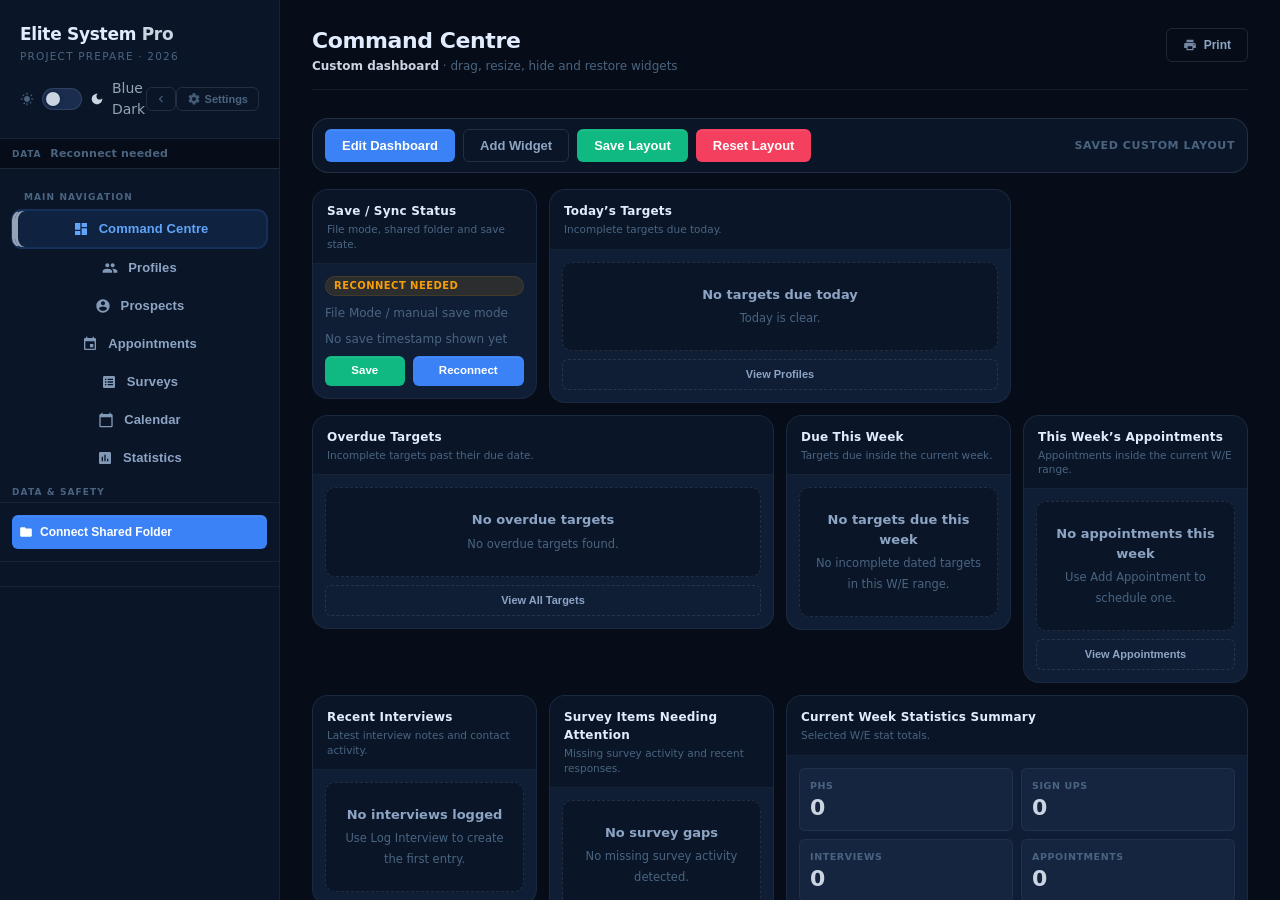
==== commit b66da4e3: "Fix daily quota line to extend through full displayed week" ====
--- a/index.html
+++ b/index.html
@@ -1,3 +1,4 @@
+<!-- Baseline note: restored to current working lineage on 2026-05-24. -->
 <!DOCTYPE html>
 
 <html lang="en" data-theme="blue" data-tone="dark">
@@ -1006,6 +1007,7 @@
 /* ------------------------------------------
    CLASSIC 8-BIT MODE
 ------------------------------------------ */
+
 html[data-classic="true"] { --radius-sm:0px;--radius:0px;--radius-lg:0px;--radius-xl:0px; }
 html[data-classic="true"] body { font-family:'Courier New',Courier,monospace !important; }
 html[data-classic="true"] * { border-radius:0 !important; font-family:'Courier New',Courier,monospace !important; }
@@ -5470,6 +5472,7 @@
       <label>Maintenance Tools</label>
       <div style="display:grid;grid-template-columns:1fr;gap:8px;">
         <button onclick="hideSettings();showMassMergeModal();" class="btn-danger inline-icon-btn" style="justify-content:flex-start;"><svg class="icon"><use href="#i-merge"/></svg> Mass Merge Duplicates</button>
+        <button onclick="hideSettings();showBulkNotesImportModal();" class="btn-warning inline-icon-btn" style="justify-content:flex-start;"><svg class="icon"><use href="#i-upload"/></svg> Bulk Notes Import</button>
       </div>
     </div>
   </div>
@@ -5655,6 +5658,24 @@
 </div>
 
 <!-- Merge modal -->
+
+
+<div class="modal-overlay" id="bulkNotesModal" onclick="if(event.target===this)hideBulkNotesImportModal()">
+  <div class="modal-box" style="max-width:900px;">
+    <div class="modal-head"><h2>Bulk Notes Import</h2><button class="btn-ghost" onclick="hideBulkNotesImportModal()">Close</button></div>
+    <div class="modal-field"><label>Paste Data</label><div style="font-size:12px;color:var(--text-3);margin-bottom:6px;">Paste directly from Excel using Name + Note columns.</div><textarea id="bulkNotesInput" style="min-height:240px;" placeholder="John Smith	Called candidate and booked interview"></textarea></div>
+    <div class="modal-actions"><button class="btn-ghost" onclick="hideBulkNotesImportModal()">Cancel</button><button class="btn-primary" id="bulkNotesParseBtn" onclick="parseBulkNotesImport()">Parse</button></div>
+  </div>
+</div>
+
+<div class="modal-overlay" id="bulkNotesReviewModal" onclick="if(event.target===this)hideBulkNotesReviewModal()">
+  <div class="modal-box" style="max-width:1100px;max-height:90vh;display:flex;flex-direction:column;">
+    <div class="modal-head"><h2>Bulk Notes Review</h2><button class="btn-ghost" onclick="hideBulkNotesReviewModal()">Close</button></div>
+    <div id="bulkNotesSummary" style="font-size:12px;color:var(--text-3);margin-bottom:8px;"></div>
+    <div id="bulkNotesReviewBody" style="overflow:auto;max-height:66vh;padding-right:4px;"></div>
+    <div class="modal-actions" style="position:sticky;bottom:0;background:var(--panel);padding-top:8px;"><button class="btn-primary" onclick="finalizeBulkNotesImport()">Apply & Save</button></div>
+  </div>
+</div>
 
 <div class="modal-overlay" id="mergeModal" onclick="if(event.target===this)hideMergeModal()">
   <div class="modal-box">
@@ -8772,6 +8793,33 @@
   return q[dateStr]||0;
 }
 
+function getQuotaLineForWeek(stat,dateArr){
+  var qVals=dateArr.map(function(ds){return getQuotaForDay(stat,ds);});
+  var weekEnd=dateArr&&dateArr.length?dateArr[dateArr.length-1]:'';
+  var prevDays=weekEnd?getWeekDays(getPrevWE(weekEnd)):[];
+  for(var i=0;i<qVals.length;i++){
+    if(qVals[i]>0)continue;
+    var ds=dateArr[i];
+    var dow=new Date(ds+'T12:00:00').getDay();
+    var prevDay=prevDays[i];
+    var prevVal=prevDay?getQuotaForDay(stat,prevDay):0;
+    if(prevVal>0){qVals[i]=prevVal;continue;}
+    if(quotas&&quotas[stat]&&typeof quotas[stat]==='object'){
+      var dowVal=parseInt(quotas[stat][dow],10)||0;
+      if(dowVal>0)qVals[i]=dowVal;
+    }
+  }
+  var first=-1,last=0;
+  for(var j=0;j<qVals.length;j++){if(qVals[j]>0){first=j;break;}}
+  if(first<0)return qVals;
+  for(var k=0;k<first;k++)qVals[k]=qVals[first];
+  for(var m=0;m<qVals.length;m++){
+    if(qVals[m]>0)last=qVals[m];
+    else qVals[m]=last;
+  }
+  return qVals;
+}
+
 function setQuotasFromLastWeek(){
   var we=currentStatsWE||getCurrentWE();
   var prev=getPrevWE(we);
@@ -9047,34 +9095,50 @@
     if(!box)return;
     var cwD=cwDays.map(function(d){return getStatForDay(stat,d,we);});
     var lwD=lwDays.map(function(d){return getStatForDay(stat,d,lwe);});
-    var cT=0,cwT=cwD.map(function(v){cT+=v;return cT;});
+    var todayIso=toLocalISO(new Date());
+    var yDate=new Date(todayIso+'T00:00:00');yDate.setDate(yDate.getDate()-1);
+    var yesterdayIso=toLocalISO(yDate);
+    var isCurrentWeek=(String(we)===String(getCurrentWE()));
+    if(isCurrentWeek){
+      for(var ci=0;ci<cwDays.length;ci++){
+        if(cwDays[ci]>yesterdayIso)cwD[ci]=null;
+      }
+    }
+    var cT=0,cwT=cwD.map(function(v){if(v==null)return null;cT+=v;return cT;});
     var lT=0,lwT=lwD.map(function(v){lT+=v;return lT;});
-var qLine=cwDays.map(function(d){return getQuotaForDay(stat,d);});
+var qLine=getQuotaLineForWeek(stat,cwDays);
     var sc=calcScale(cwD.concat(cwT,lwD,lwT,qLine),{tight:isPrintMode});
     var w=box.offsetWidth||480,h=box.offsetHeight||260;
     var tP=isPrintMode?18:28,bP=isPrintMode?26:36,gH=h-tP-bP;
     var n=cwDays.length-1||1;
     var xs=w/n;
     var cy=function(v){var r=sc.maxV-sc.minV||1;return tP+gH*(1-Math.min(Math.max(v-sc.minV,0),r)/r);};
-    function mkLine(arr,col,dash,showLbls){
-      var pts='',ci='';
+    function mkLine(arr,col,dash,showLbls,bubble){
+      var svg='',seg=[],ci='';
+      function flush(){
+        if(seg.length<2){seg=[];return;}
+        svg+='<polyline points="'+seg.join(' ')+'" fill="none" stroke="'+col+'" stroke-width="2.5"'+(dash?' stroke-dasharray="6,3"':'')+' stroke-linejoin="round" stroke-linecap="round"/>';
+        seg=[];
+      }
       arr.forEach(function(v,i){
+        if(v==null){flush();return;}
         var x=(i*xs).toFixed(1),y=cy(v).toFixed(1);
-        pts+=x+','+y+' ';
+        seg.push(x+','+y);
         ci+='<circle cx="'+x+'" cy="'+y+'" r="4" fill="'+col+'"/>';
-        if(showLbls&&v>0)ci+='<text x="'+x+'" y="'+(parseFloat(y)-9)+'" text-anchor="middle" font-size="9" font-weight="700" fill="'+col+'">'+v+'</text>';
+        if(showLbls&&v>0){var yy=parseFloat(y);if(bubble){var tx=(parseFloat(x)-9).toFixed(1),ty=(yy-17).toFixed(1);ci+='<rect x="'+tx+'" y="'+ty+'" width="18" height="12" rx="6" fill="#ffffff" stroke="'+col+'" stroke-width="1"/>';ci+='<text x="'+x+'" y="'+(yy-8.5).toFixed(1)+'" text-anchor="middle" font-size="8" font-weight="700" fill="#111827">'+v+'</text>';}else{ci+='<text x="'+x+'" y="'+(yy-9)+'" text-anchor="middle" font-size="9" font-weight="700" fill="'+col+'">'+v+'</text>';}}
       });
-      return'<polyline points="'+pts+'" fill="none" stroke="'+col+'" stroke-width="2.5"'+(dash?' stroke-dasharray="6,3"':'')+' stroke-linejoin="round" stroke-linecap="round"/>'+ci;
+      flush();
+      return svg+ci;
     }
     var xl='';xLbls.forEach(function(lbl,i){xl+='<text x="'+(i*xs).toFixed(1)+'" y="'+(h-4)+'" text-anchor="end" font-size="8" fill="#64748b" transform="rotate(-35,'+(i*xs)+','+(h-4)+')">'+lbl+'</text>';});
     box.innerHTML='<div class="graph-axis" style="top:'+(tP-16)+'px">'+sc.maxV+'</div>'
       +'<div class="graph-axis" style="bottom:'+(bP-6)+'px">'+sc.minV+'</div>'
       +'<svg width="100%" height="100%" viewBox="0 0 '+w+' '+h+'" style="overflow:visible;">'
-+mkLine(qLine,'#60a5fa',false,true)
-      +mkLine(lwT,'#94a3b8',true,true)
-      +mkLine(lwD,'#94a3b8',false,true)
-      +mkLine(cwT,'#22c55e',true,true)
-      +mkLine(cwD,'#22c55e',false,true)
++mkLine(qLine,'#60a5fa',false,true,true)
+      +mkLine(lwT,'#94a3b8',true,true,true)
+      +mkLine(lwD,'#94a3b8',false,true,true)
+      +mkLine(cwT,'#22c55e',true,true,true)
+      +mkLine(cwD,'#22c55e',false,true,true)
 
       +xl+'</svg>';
   });
@@ -14244,9 +14308,7 @@
   window.applyData=function(d){
     d=prepareIncomingDataForInterviewSafety(d,'loaded data');
     if(!d)return false;
-    var incomingInterviews=Array.isArray(d&&d.interviews)?d.interviews:[];
     if(typeof loadArrays==='function')loadArrays(d);
-    interviews=mergeInterviewsList(incomingInterviews,interviews);
     currentIndex=null;
     if(typeof renderSidebarList==='function')renderSidebarList();
     if(currentMode==='profiles')showGlobalDashboard();
@@ -14332,6 +14394,9 @@
   finalCleanSidebarLabels();
   setTimeout(function(){initSidebarCollapsed();finalCleanSidebarLabels();},0);
 })();
+
+
+
 </script>
 
 <script>
@@ -15599,448 +15664,55 @@
       +'</div>';
   };
 })();
+
+var bulkNotesState={parsed:0,skipped:0,auto:0,conflicts:[],missing:[],busy:false};
+function showBulkNotesImportModal(){var m=document.getElementById('bulkNotesModal');if(!m)return;var inp=document.getElementById('bulkNotesInput');if(inp)inp.value='';m.classList.add('open');}
+function hideBulkNotesImportModal(){var m=document.getElementById('bulkNotesModal');if(m)m.classList.remove('open');}
+function hideBulkNotesReviewModal(){var m=document.getElementById('bulkNotesReviewModal');if(m)m.classList.remove('open');}
+function normalizeName(v){return String(v||'').replace(/\s+/g,' ').trim().toLowerCase();}
+function getPersonByExactName(name){var n=normalizeName(name),i;for(i=0;i<profiles.length;i++)if(normalizeName(profiles[i].fullName)===n)return {type:'profile',idx:i,item:profiles[i]};for(i=0;i<prospects.length;i++)if(normalizeName(prospects[i].fullName)===n)return {type:'prospect',idx:i,item:prospects[i]};return null;}
+function parseBulkNotesImport(){if(bulkNotesState.busy)return;bulkNotesState.busy=true;var btn=document.getElementById('bulkNotesParseBtn');if(btn)btn.disabled=true;var txt=(document.getElementById('bulkNotesInput').value||'');var lines=txt.split(/\r?\n/);var state={parsed:0,skipped:0,auto:0,conflicts:[],missing:[],busy:false};lines.forEach(function(line){if(!line||!line.trim()){state.skipped++;return;}var cols=line.split('\t');if(cols.length<2){state.skipped++;return;}var name=(cols[0]||'').trim();var note=cols.slice(1).join('\t').trim();if(!name||!note){state.skipped++;return;}state.parsed++;var hit=getPersonByExactName(name);if(!hit){state.missing.push({name:name,note:note,choice:'prospect',done:false,assignName:name,status:''});return;}if(!hit.item.data)hit.item.data={};var cur=(hit.item.data.NOTE||'').toString();if(!cur.trim()){hit.item.data.NOTE=note;state.auto++;markDirty(hit.item.fullName||name);return;}state.conflicts.push({name:name,type:hit.type,idx:hit.idx,newNote:note,oldNote:cur,resolution:''});});bulkNotesState=state;if(btn)btn.disabled=false;bulkNotesState.busy=false;hideBulkNotesImportModal();renderBulkNotesReview();}
+function renderBulkNotesReview(){var m=document.getElementById('bulkNotesReviewModal');if(!m)return;var b=document.getElementById('bulkNotesReviewBody');var sm=document.getElementById('bulkNotesSummary');sm.textContent='Parsed rows: '+bulkNotesState.parsed+' · Auto-imported: '+bulkNotesState.auto+' · Conflicts: '+bulkNotesState.conflicts.length+' · Missing people: '+bulkNotesState.missing.length+' · Skipped rows: '+bulkNotesState.skipped;var html='';html+='<div class="section-head"><h2>Auto-Imported</h2><span class="count">'+bulkNotesState.auto+' notes automatically imported</span></div>';html+='<div class="section-head" style="margin-top:10px;"><h2>Conflict Review</h2><div style="display:flex;gap:6px;"><button class="btn-warning" onclick="bulkResolveAllConflicts(\'replace\')">Replace All</button><button class="btn-ghost" onclick="bulkResolveAllConflicts(\'skip\')">Skip All</button></div></div>';if(!bulkNotesState.conflicts.length)html+='<div class="iv-empty">No conflicts.</div>';bulkNotesState.conflicts.forEach(function(c,i){html+='<div class="field-box" style="margin-bottom:8px;"><div style="display:flex;justify-content:space-between;gap:8px;align-items:center;"><strong>'+escHtml(c.name)+'</strong><span class="ux-chip">'+(c.type==='profile'?'Profile':'Prospect')+'</span></div><div style="font-size:11px;color:var(--text-3);margin-top:4px;">Current note</div><div style="white-space:pre-wrap;">'+escHtml(c.oldNote||'')+'</div><div style="font-size:11px;color:var(--text-3);margin-top:6px;">Imported note</div><div style="white-space:pre-wrap;">'+escHtml(c.newNote||'')+'</div><div style="display:flex;gap:6px;margin-top:8px;"><button class="btn-warning" onclick="bulkResolveConflict('+i+',\'replace\')">Replace</button><button class="btn-ghost" onclick="bulkResolveConflict('+i+',\'skip\')">Skip</button>'+(c.resolution?'<span class="ux-chip" style="margin-left:6px;">'+(c.resolution==='replace'?'Replace confirmed':'Skipped')+'</span>':'')+'</div></div>';});html+='<div class="section-head" style="margin-top:10px;"><h2>Missing People</h2><div style="display:flex;gap:6px;"><button class="btn-primary" onclick="bulkAddAllMissing(\'prospect\')">Add All As Prospects</button><button class="btn-primary" onclick="bulkAddAllMissing(\'profile\')">Add All As Profiles</button><button class="btn-ghost" onclick="bulkSkipAllMissing()">Skip All</button></div></div>';if(!bulkNotesState.missing.length)html+='<div class="iv-empty">No missing people.</div>';bulkNotesState.missing.forEach(function(x,i){html+='<div class="field-box" style="margin-bottom:8px;"><strong>'+escHtml(x.name)+'</strong><div style="white-space:pre-wrap;color:var(--text-2);margin:4px 0;">'+escHtml(x.note)+'</div><div style="display:flex;gap:6px;align-items:center;flex-wrap:wrap;"><div class="paste-name-cell" style="min-width:220px;flex:1;"><input id="bnmi_'+i+'" type="text" value="'+surveyEscapeValue(x.assignName||x.name)+'" oninput="bulkMissingNameInput('+i+',this.value);bulkMissingNameSuggest('+i+',this.value)" onfocus="bulkMissingNameSuggest('+i+',this.value)" onblur="setTimeout(function(){var b=document.getElementById('bnms_'+i);if(b)b.style.display='none';},200)" placeholder="Assign to existing or new name"><div class="prospect-suggest" id="bnms_'+i+'" style="display:none;"></div></div><select id="bnm_'+i+'"><option value="prospect"'+(x.choice==='prospect'?' selected':'')+'>Add as Prospect</option><option value="profile"'+(x.choice==='profile'?' selected':'')+'>Add as Profile</option></select><button class="btn-primary" onclick="bulkAddMissing('+i+')">Add</button><button class="btn-ghost" onclick="bulkSkipMissing('+i+')">Skip</button>'+(x.status?'<span class="ux-chip">'+escHtml(x.status)+'</span>':'')+'</div></div>';});b.innerHTML=html;m.classList.add('open');}
+function bulkResolveConflict(i,a){if(!bulkNotesState.conflicts[i])return;bulkNotesState.conflicts[i].resolution=a;renderBulkNotesReview();}
+function bulkResolveAllConflicts(a){bulkNotesState.conflicts.forEach(function(c){c.resolution=a;});renderBulkNotesReview();}
+
+function bulkMissingNameInput(i,v){var x=bulkNotesState.missing[i];if(!x||x.done)return;x.assignName=v;}
+
+function bulkMissingNameSuggest(i,val){
+  var x=bulkNotesState.missing[i];if(!x||x.done)return;
+  x.assignName=val;
+  var box=document.getElementById('bnms_'+i);if(!box)return;
+  var v=String(val||'').trim().toLowerCase();
+  if(!v){box.style.display='none';box.innerHTML='';return;}
+  var all=[];profiles.forEach(function(p){all.push({name:p.fullName,type:'Profile'});});prospects.forEach(function(p){all.push({name:p.fullName,type:'Prospect'});});
+  var seen={},hits=[];
+  all.forEach(function(it){var n=String(it.name||'');if(!n)return;var k=n.toLowerCase();if(seen[k])return;seen[k]=1;if(k.indexOf(v)>=0)hits.push(it);});
+  if(!hits.length){box.style.display='none';box.innerHTML='';return;}
+  hits.sort(function(a,b){return a.name.localeCompare(b.name);});
+  box.innerHTML=hits.slice(0,16).map(function(it){return '<div class="prospect-suggest-item" onmousedown="event.preventDefault();bulkMissingNamePick('+i+',\''+jsQ(it.name)+'\')"><div class="survey-name-result"><span>'+escHtml(it.name)+'</span><span class="survey-pill">'+it.type+'</span></div></div>';}).join('');
+  box.style.display='block';
+}
+function bulkMissingNamePick(i,name){var x=bulkNotesState.missing[i];if(!x||x.done)return;name=jsD(name);x.assignName=name;var inp=document.getElementById('bnmi_'+i);if(inp)inp.value=name;var box=document.getElementById('bnms_'+i);if(box){box.style.display='none';box.innerHTML='';}}
+
+function bulkApplyToExistingFromMissing(x){
+  var hit=getPersonByExactName(x.assignName||x.name); if(!hit)return false;
+  if(!hit.item.data)hit.item.data={};
+  var cur=(hit.item.data.NOTE||'').toString();
+  if(!cur.trim()){hit.item.data.NOTE=x.note;markDirty(hit.item.fullName||x.assignName||x.name);x.done=true;x.status='Applied to existing';return true;}
+  bulkNotesState.conflicts.push({name:hit.item.fullName||x.assignName||x.name,type:hit.type,idx:hit.idx,newNote:x.note,oldNote:cur,resolution:''});
+  x.done=true;x.status='Moved to conflicts';
+  return true;
+}
+
+function makeImportedPerson(name,note){var data={};SCHEMA.forEach(function(k){data[k]=k==='ORG?'?'ABE':'';});data.NOTE=note;return {fullName:name,data:data,targets:[],recruiter:'TBA'};}
+function bulkAddMissing(i){var x=bulkNotesState.missing[i];if(!x||x.done)return;if(bulkApplyToExistingFromMissing(x)){renderBulkNotesReview();return;}var sel=document.getElementById('bnm_'+i);var mode=sel?sel.value:(x.choice||'prospect');var nm=(x.assignName||x.name||'').trim()||x.name;if(mode==='profile')profiles.push(makeImportedPerson(nm,x.note));else prospects.push(makeImportedPerson(nm,x.note));markDirty(nm);x.done=true;x.status='Added new';renderBulkNotesReview();}
+function bulkSkipMissing(i){var x=bulkNotesState.missing[i];if(!x)return;x.done=true;renderBulkNotesReview();}
+function bulkAddAllMissing(mode){bulkNotesState.missing.forEach(function(x){if(x.done)return;if(bulkApplyToExistingFromMissing(x))return;var nm=(x.assignName||x.name||'').trim()||x.name;if(mode==='profile')profiles.push(makeImportedPerson(nm,x.note));else prospects.push(makeImportedPerson(nm,x.note));markDirty(nm);x.done=true;x.status='Added new';});renderBulkNotesReview();}
+function bulkSkipAllMissing(){bulkNotesState.missing.forEach(function(x){x.done=true;});renderBulkNotesReview();}
+function finalizeBulkNotesImport(){bulkNotesState.conflicts.forEach(function(c){if(c.resolution!=='replace')return;var list=c.type==='profile'?profiles:prospects;var p=list[c.idx];if(!p)return;if(!p.data)p.data={};p.data.NOTE=c.newNote;markDirty(p.fullName||c.name);});autoSave();if(currentMode==='profiles')showGlobalDashboard();else if(currentMode==='prospects')showProspectDashboard();hideBulkNotesReviewModal();}
+
 </script>
 
-<script id="ELITE_PP_INTERVIEW_NOTES_GRAPH_PATCH">
-(function(){
-  if(window.__elitePPNotesGraphPatchInstalled)return;
-  window.__elitePPNotesGraphPatchInstalled=true;
-
-  function byId(id){return document.getElementById(id);}
-  function html(s){return (s==null?'':String(s)).replace(/&/g,'&amp;').replace(/</g,'&lt;').replace(/>/g,'&gt;').replace(/"/g,'&quot;').replace(/'/g,'&#39;');}
-  function attr(s){return html(s).replace(/`/g,'&#96;');}
-  function q(s){return (typeof jsQ==='function')?jsQ(s):encodeURIComponent(String(s==null?'':s));}
-  function dq(s){return (typeof jsD==='function')?jsD(s):decodeURIComponent(String(s==null?'':s));}
-  function norm(s){return String(s||'').toLowerCase().replace(/\s+/g,' ').trim();}
-  function arr(v){return Array.isArray(v)?v:[];}
-  function todayISO(){return (typeof toLocalISO==='function')?toLocalISO(new Date()):new Date().toISOString().slice(0,10);}
-  function dateAdd(ds,n){if(typeof addDays==='function')return addDays(ds,n);var d=new Date(ds+'T00:00:00');d.setDate(d.getDate()+n);return d.toISOString().slice(0,10);}
-  function fmt(ds){try{return (typeof fmtDate==='function')?fmtDate(ds):ds;}catch(e){return ds||'';}}
-  function noteRows(s,min,max){try{return (typeof getTextareaRows==='function')?getTextareaRows(s,min,max):Math.min(max||12,Math.max(min||3,String(s||'').split(/\n/).length+1));}catch(e){return min||3;}}
-  function touchDirty(name){try{if(typeof markDirty==='function')markDirty(name||'profiles');}catch(e){} }
-  function saveSoon(){try{if(typeof autoSave==='function')autoSave();else if(typeof saveData==='function')saveData();}catch(e){}}
-  function refreshCurrentView(){
-    try{
-      if(currentIndex!==null && typeof showProfile==='function'){showProfile(currentIndex);return;}
-      if(currentMode==='dashboard'&&typeof ccDashRender==='function'){ccDashRender(true);return;}
-      if(currentMode==='stats'&&typeof refreshStatsPage==='function'){refreshStatsPage();return;}
-      if(currentMode==='prospects'&&typeof showProspectDashboard==='function'){showProspectDashboard();return;}
-      if(currentMode==='profiles'&&typeof showGlobalDashboard==='function'){showGlobalDashboard();return;}
-      if(currentMode==='appointments'&&typeof showAppointmentsView==='function'){showAppointmentsView();return;}
-      if(currentMode==='calendar'&&typeof showCalendarView==='function'){showCalendarView();return;}
-    }catch(e){}
-  }
-
-  function injectStyle(){
-    if(byId('ELITE_PP_NOTES_GRAPH_STYLES'))return;
-    var st=document.createElement('style');
-    st.id='ELITE_PP_NOTES_GRAPH_STYLES';
-    st.textContent=''
-      +'.elite-switch{display:inline-flex;align-items:center;gap:8px;cursor:pointer;user-select:none;color:var(--text-2);font-size:12px;font-weight:800;text-transform:uppercase;letter-spacing:.55px;}'
-      +'.elite-switch input{width:0;height:0;position:absolute;opacity:0;}'
-      +'.elite-switch-track{width:42px;height:22px;border-radius:99px;background:var(--raised);border:1px solid var(--border-2);position:relative;flex:0 0 auto;}'
-      +'.elite-switch-track:before{content:"";position:absolute;width:16px;height:16px;border-radius:99px;background:var(--text-3);left:3px;top:2px;transition:transform .15s,background .15s;}'
-      +'.elite-switch input:checked+.elite-switch-track{background:var(--accent-dim);border-color:var(--accent-glow);}'
-      +'.elite-switch input:checked+.elite-switch-track:before{transform:translateX(18px);background:var(--accent-light);}'
-      +'.pp-toggle-row{padding:8px 10px;border:1px solid var(--border);background:var(--surface);border-radius:var(--radius-sm);}'
-      +'.pp-toggle-mini{display:flex;align-items:center;gap:7px;min-height:28px;cursor:pointer;}'
-      +'.pp-toggle-mini input{width:16px;height:16px;accent-color:var(--accent);}'
-      +'.pp-pill{display:inline-flex;align-items:center;border-radius:99px;padding:3px 8px;background:var(--raised);border:1px solid var(--border-2);color:var(--text-3);font-size:9px;font-weight:900;text-transform:uppercase;letter-spacing:.5px;white-space:nowrap;}'
-      +'.pp-toggle-mini input:checked+.pp-pill,.pp-pill.on{background:var(--purple-dim);border-color:var(--purple-dim);color:var(--purple);}'
-      +'.interview-topline.has-pp{grid-template-columns:135px minmax(0,1fr) minmax(0,1fr) 118px auto;}'
-      +'.cc-interview-board-top{grid-template-columns:135px minmax(0,1fr) minmax(0,1fr) 118px auto !important;}'
-      +'.note-modal-name-wrap{position:relative;}'
-      +'.note-suggest{position:absolute;top:100%;left:0;right:0;background:var(--card);border:1px solid var(--border-2);border-radius:var(--radius-sm);box-shadow:var(--shadow-sm);max-height:220px;overflow-y:auto;z-index:10040;margin-top:4px;}'
-      +'.note-suggest-item{padding:9px 12px;cursor:pointer;font-size:12.5px;color:var(--text-2);}'
-      +'.note-suggest-item:hover,.note-suggest-item.active{background:var(--hover);color:var(--text);}'
-      +'.bulk-note-row{border:1px solid var(--border);background:var(--card);border-radius:var(--radius);padding:12px;margin-bottom:10px;}'
-      +'.bulk-note-row.needs-review{border-color:var(--warning);background:var(--warning-dim);}'
-      +'.bulk-note-row.replace{border-color:var(--danger);background:var(--danger-dim);}'
-      +'.bulk-note-side{display:grid;grid-template-columns:1fr 1fr;gap:10px;margin-top:10px;}'
-      +'.bulk-note-existing{border:1px solid var(--danger);background:rgba(244,63,94,.12);border-radius:var(--radius-sm);padding:10px;}'
-      +'.bulk-note-pasted{border:1px solid var(--border-2);background:var(--panel);border-radius:var(--radius-sm);padding:10px;}'
-      +'.bulk-note-existing .warn{font-size:10px;font-weight:900;text-transform:uppercase;letter-spacing:.55px;color:var(--danger);margin-bottom:6px;}'
-      +'.bulk-note-pasted textarea{min-height:105px;resize:vertical;font-size:12.5px;}'
-      +'.bulk-note-count{display:inline-flex;align-items:center;gap:6px;border-radius:99px;padding:4px 9px;background:var(--success-dim);color:var(--success);font-weight:900;font-size:11px;text-transform:uppercase;letter-spacing:.5px;}'
-      +'.graph-value-bubble{fill:#ffffff !important;stroke:rgba(15,23,42,.25) !important;stroke-width:1 !important;}'
-      +'.graph-value-bubble-text{fill:#111827 !important;font-size:9px !important;font-weight:800 !important;dominant-baseline:central !important;}'
-      +'html[data-glass="true"] .graph-value-bubble{fill:#ffffff !important;stroke:rgba(15,23,42,.28) !important;}'
-      +'html[data-glass="true"] .graph-value-bubble-text{fill:#111827 !important;}'
-      +'@media(max-width:760px){.interview-topline.has-pp,.cc-interview-board-top,.bulk-note-side{grid-template-columns:1fr !important;}.pp-toggle-row{width:100%;}.elite-switch{width:100%;justify-content:space-between;}}'
-      +'@media print{.graph-value-bubble{fill:#ffffff !important;stroke:#999 !important;}.graph-value-bubble-text{fill:#111 !important;}.pp-toggle-mini input,.elite-switch input{display:none !important;}.pp-pill{background:#eee !important;color:#111 !important;border:.5pt solid #aaa !important;}}';
-    document.head.appendChild(st);
-  }
-
-  function injectPPIntoInterviewModal(){
-    var dateInput=byId('ivDate');
-    if(!dateInput||byId('ivPPInterview'))return;
-    var row=dateInput.closest?dateInput.closest('div[style*="display:flex"]'):null;
-    var wrap=document.createElement('div');
-    wrap.className='pp-toggle-row';
-    wrap.style.marginTop='18px';
-    wrap.innerHTML='<label class="elite-switch" title="PP Interviews are logged normally but excluded from the Interviews statistic."><input type="checkbox" id="ivPPInterview"><span class="elite-switch-track"></span><span>PP Interview</span></label>';
-    if(row)row.appendChild(wrap);else dateInput.parentNode.appendChild(wrap);
-  }
-
-  function injectNoteModals(){
-    if(!byId('noteModal')){
-      var note=document.createElement('div');
-      note.className='modal-overlay';
-      note.id='noteModal';
-      note.setAttribute('onclick','if(event.target===this)hideNoteModal()');
-      note.innerHTML='<div class="modal-box" style="max-width:700px;">'
-        +'<div style="display:flex;justify-content:space-between;align-items:center;margin-bottom:14px;"><h2 style="margin-bottom:0;"><svg class="icon" style="margin-right:6px;vertical-align:-2px;"><use href="#i-edit"></use></svg> Log Note</h2><button class="btn-ghost" onclick="hideNoteModal()" style="padding:6px 12px;font-size:12px;">Close</button></div>'
-        +'<div class="modal-field"><label>Name</label><div class="note-modal-name-wrap"><input type="text" id="notePersonName" placeholder="Type profile or prospect name…" autocomplete="off" oninput="noteNameSuggest(this.value)" onfocus="noteNameSuggest(this.value)" onkeydown="noteNameKey(event)" onblur="setTimeout(function(){var b=document.getElementById(\'noteSuggest\');if(b)b.style.display=\'none\';},200)"><div class="note-suggest" id="noteSuggest" style="display:none;"></div></div><div id="noteSelectedInfo" style="min-height:18px;margin-top:7px;font-size:11px;color:var(--text-3);"></div></div>'
-        +'<div class="modal-field"><label>Note</label><textarea id="noteText" rows="8" placeholder="Paste or type note…" style="resize:vertical;min-height:160px;"></textarea></div>'
-        +'<div class="modal-actions"><button class="btn-ghost" onclick="hideNoteModal()">Cancel</button><button class="btn-primary" onclick="saveLoggedNote()">Save Note</button></div>'
-        +'</div>';
-      document.body.appendChild(note);
-    }
-    if(!byId('bulkNotesModal')){
-      var bulk=document.createElement('div');
-      bulk.className='modal-overlay';
-      bulk.id='bulkNotesModal';
-      bulk.setAttribute('onclick','if(event.target===this)hideBulkNotesPasteModal()');
-      bulk.innerHTML='<div class="modal-box" style="max-width:960px;max-height:88vh;display:flex;flex-direction:column;">'
-        +'<div style="display:flex;justify-content:space-between;align-items:center;margin-bottom:14px;"><h2 style="margin-bottom:0;"><svg class="icon" style="margin-right:6px;vertical-align:-2px;"><use href="#i-upload"></use></svg> Bulk Paste Notes</h2><button class="btn-ghost" onclick="hideBulkNotesPasteModal()" style="padding:6px 12px;font-size:12px;">Close</button></div>'
-        +'<div style="font-size:12px;color:var(--text-3);margin-bottom:10px;">Paste rows copied from Excel. Supported format: <strong>Name</strong> TAB <strong>Note</strong>. Rows that are safe to import are hidden by default.</div>'
-        +'<div class="modal-field" style="margin-bottom:10px;"><label>Paste Notes</label><textarea id="bulkNotesInput" rows="7" placeholder="Name&#9;Note" style="resize:vertical;min-height:120px;"></textarea></div>'
-        +'<div style="display:flex;gap:8px;flex-wrap:wrap;margin-bottom:10px;"><button class="btn-primary" onclick="parseBulkNotesInput()">Review Notes</button><button class="btn-ghost" onclick="tryReadBulkNotesClipboard()">Read Clipboard</button><span id="bulkNotesSummary" class="bulk-note-count" style="display:none;"></span></div>'
-        +'<div id="bulkNotesPreview" style="overflow-y:auto;flex:1;padding-right:4px;"></div>'
-        +'<div class="modal-actions"><button class="btn-ghost" onclick="hideBulkNotesPasteModal()">Cancel</button><button class="btn-success" onclick="importBulkNotes()">Import Notes</button></div>'
-        +'</div>';
-      document.body.appendChild(bulk);
-    }
-  }
-
-  function injectSettingsButtons(){
-    var maint=byId('settingsMaintenanceTools');
-    if(!maint||byId('settingsNoteTools'))return;
-    var div=document.createElement('div');
-    div.className='modal-field';
-    div.id='settingsNoteTools';
-    div.innerHTML='<label>Note Tools</label><div style="display:grid;grid-template-columns:repeat(2,minmax(0,1fr));gap:8px;">'
-      +'<button onclick="hideSettings();showLogNoteModal();" class="btn-purple inline-icon-btn" style="justify-content:flex-start;"><svg class="icon"><use href="#i-edit"></use></svg> Log Note</button>'
-      +'<button onclick="hideSettings();showBulkNotesPasteModal();" class="btn-warning inline-icon-btn" style="justify-content:flex-start;"><svg class="icon"><use href="#i-upload"></use></svg> Bulk Paste Notes</button>'
-      +'</div>';
-    maint.parentNode.insertBefore(div,maint);
-  }
-
-  function ensurePatchDom(){injectStyle();injectPPIntoInterviewModal();injectNoteModals();injectSettingsButtons();}
-
-  function isPP(iv){return !!(iv&&iv.ppInterview===true);}
-  function normalizeInterviews(){arr(window.interviews||interviews).forEach(function(iv){if(iv&&typeof iv==='object'&&!Object.prototype.hasOwnProperty.call(iv,'ppInterview'))iv.ppInterview=false;});}
-  window.eliteNormalizePPInterviews=normalizeInterviews;
-
-  var originalLoadArrays=window.loadArrays;
-  if(typeof originalLoadArrays==='function'){
-    window.loadArrays=function(d){var out=originalLoadArrays.apply(this,arguments);normalizeInterviews();return out;};
-  }
-
-  var originalGetStatForDay=window.getStatForDay;
-  window.getStatForDay=function(stat,dateStr,weStr){
-    if(stat==='INTERVIEWS'){
-      normalizeInterviews();
-      return arr(window.interviews||interviews).filter(function(iv){return iv && !isPP(iv) && iv.date===dateStr && ((iv.we?iv.we:getWeekKey(iv.date))===weStr);}).length;
-    }
-    return typeof originalGetStatForDay==='function'?originalGetStatForDay.apply(this,arguments):0;
-  };
-
-  function findInterview(id){id=parseInt(id,10);for(var i=0;i<arr(window.interviews||interviews).length;i++){if((window.interviews||interviews)[i].id===id)return (window.interviews||interviews)[i];}return null;}
-  window.toggleInterviewPP=function(id,checked,context){
-    var iv=findInterview(id);if(!iv)return;
-    iv.ppInterview=!!checked;
-    try{dirtyInterviewIds[iv.id]=true;delete deletedInterviewIds[iv.id];}catch(e){}
-    saveSoon();
-    setTimeout(function(){
-      try{if(currentMode==='dashboard'&&typeof ccDashRender==='function'){ccDashRender(true);return;}}catch(e){}
-      try{if(currentMode==='stats'&&typeof refreshStatsPage==='function'){refreshStatsPage();return;}}catch(e){}
-      try{if(currentIndex!==null&&typeof showProfile==='function'){showProfile(currentIndex);return;}}catch(e){}
-      try{if(currentMode==='prospects'&&typeof showProspectDashboard==='function'){showProspectDashboard();return;}}catch(e){}
-    },40);
-  };
-
-  function ppMetaHTML(id,checked){
-    return '<div class="interview-meta"><div class="interview-meta-label">PP Interview</div><label class="pp-toggle-mini"><input type="checkbox" '+(checked?'checked':'')+' onchange="toggleInterviewPP('+id+',this.checked,\'\')"><span class="pp-pill '+(checked?'on':'')+'">PP Interview</span></label></div>';
-  }
-
-  window.renderInterviewCards=function(ivs,forName){
-    ivs=arr(ivs);if(!ivs.length)return '<div class="iv-empty">No interviews recorded yet.</div>';
-    return ivs.map(function(iv){
-      var rid=iv.id;var safeForName=q(forName||'');var noteRowCount=noteRows(iv.notes,2,10);var checked=isPP(iv);
-      return '<div class="interview-card" id="ivc-'+rid+'">'
-        +'<div class="interview-topline has-pp">'
-          +'<div class="interview-meta"><div class="interview-meta-label">Date</div><input type="date" value="'+attr(iv.date||'')+'" oninput="updateInterviewLive('+rid+',\'date\',this.value,\''+safeForName+'\')"></div>'
-          +'<div class="interview-meta"><div class="interview-meta-label">Name</div><div class="iv-name-wrap"><input type="text" id="ivni-'+rid+'" value="'+attr(iv.prospectName||'')+'" placeholder="Prospect name" autocomplete="off" oninput="ivNameSuggest('+rid+',this.value)" onblur="setTimeout(function(){var b=document.getElementById(\'ivns-'+rid+'\');if(b)b.style.display=\'none\';},200);updateInterview('+rid+',\'prospectName\',this.value,\''+safeForName+'\')" onkeydown="ivNameKey(event,'+rid+')"><div id="ivns-'+rid+'" class="iv-name-suggest" style="display:none;"></div></div></div>'
-          +'<div class="interview-meta"><div class="interview-meta-label">Recruiter</div><input type="text" value="'+attr(iv.recruiter||'TBA')+'" placeholder="Recruiter" oninput="updateInterviewLive('+rid+',\'recruiter\',this.value,\''+safeForName+'\')"></div>'
-          +ppMetaHTML(rid,checked)
-          +'<div class="interview-actions"><button class="btn-danger btn-icon" onclick="deleteInterview('+rid+',\''+safeForName+'\')" title="Delete">'+(typeof svgI==='function'?svgI('i-trash'):'Delete')+'</button></div>'
-        +'</div>'
-        +'<textarea class="interview-note-edit" rows="'+noteRowCount+'" placeholder="Interview notes…" onfocus="autoGrowTextarea(this)" oninput="autoGrowTextarea(this);updateInterviewLive('+rid+',\'notes\',this.value,\''+safeForName+'\')">'+html(iv.notes||'')+'</textarea>'
-        +'</div>';
-    }).join('');
-  };
-
-  window.renderEditableInterviewListCards=function(ivs,context){
-    ivs=arr(ivs);if(!ivs.length)return '<div class="iv-empty">No interviews recorded yet.</div>';
-    var safeContext=q(context||'');
-    return ivs.map(function(iv){
-      var rid=iv.id;var noteRowCount=noteRows(iv.notes,2,10);var checked=isPP(iv);
-      return '<div class="interview-card" id="dashiv-'+rid+'">'
-        +'<div class="interview-topline has-pp">'
-          +'<div class="interview-meta"><div class="interview-meta-label">Date</div><input type="date" value="'+attr(iv.date||'')+'" oninput="updateInterviewLive('+rid+',\'date\',this.value,\''+safeContext+'\')"></div>'
-          +'<div class="interview-meta"><div class="interview-meta-label">Name</div><div class="iv-name-wrap"><input type="text" id="ivni-'+rid+'" value="'+attr(iv.prospectName||'')+'" placeholder="Prospect name" autocomplete="off" oninput="ivNameSuggest('+rid+',this.value)" onblur="setTimeout(function(){var b=document.getElementById(\'ivns-'+rid+'\');if(b)b.style.display=\'none\';},200);updateInterview('+rid+',\'prospectName\',this.value,\''+safeContext+'\')" onkeydown="ivNameKey(event,'+rid+')"><div id="ivns-'+rid+'" class="iv-name-suggest" style="display:none;"></div></div></div>'
-          +'<div class="interview-meta"><div class="interview-meta-label">Recruiter</div><input type="text" value="'+attr(iv.recruiter||'TBA')+'" placeholder="Recruiter" oninput="updateInterviewLive('+rid+',\'recruiter\',this.value,\''+safeContext+'\')"></div>'
-          +ppMetaHTML(rid,checked)
-          +'<div class="interview-actions"><button class="btn-danger btn-icon" onclick="deleteInterview('+rid+',\''+safeContext+'\')" title="Delete">'+(typeof svgI==='function'?svgI('i-trash'):'Delete')+'</button></div>'
-        +'</div>'
-        +'<textarea class="interview-note-edit" rows="'+noteRowCount+'" placeholder="Interview notes…" onfocus="autoGrowTextarea(this)" oninput="autoGrowTextarea(this);updateInterviewLive('+rid+',\'notes\',this.value,\''+safeContext+'\')">'+html(iv.notes||'')+'</textarea>'
-        +'</div>';
-    }).join('');
-  };
-
-  var originalShowLogInterview=window.showLogInterview;
-  window.showLogInterview=function(presetName,presetDate){
-    ensurePatchDom();
-    var res=typeof originalShowLogInterview==='function'?originalShowLogInterview.apply(this,arguments):undefined;
-    var pp=byId('ivPPInterview');
-    if(pp){
-      var pName=String(presetName||'');
-      var profileContext=false;
-      try{profileContext=(currentMode==='profiles'&&currentIndex!==null&&profiles[currentIndex]&&(!pName||norm(profiles[currentIndex].fullName)===norm(pName)));}catch(e){}
-      pp.checked=!!profileContext;
-    }
-    return res;
-  };
-
-  window.submitInterview=function(){
-    ensurePatchDom();
-    var date=(byId('ivDate')||{}).value||todayISO();
-    var weEl=byId('ivWEDisplay');
-    var we=(weEl&&weEl.dataset&&weEl.dataset.we)||((typeof pickWEForDate==='function')?pickWEForDate(date):getWeekKey(date));
-    var rec=((byId('ivRecText')||{}).value||'').trim()||'TBA';
-    var pName=((byId('ivProspect')||{}).value||'').trim();
-    var notes=((byId('ivNotes')||{}).value||'').trim();
-    var pp=!!(byId('ivPPInterview')&&byId('ivPPInterview').checked);
-    if(!pName){alert('Please enter a prospect name.');if(byId('ivProspect'))byId('ivProspect').focus();return;}
-    if(typeof ensureRecruiter==='function')ensureRecruiter(rec);
-    var foundProspectIndex=-1;
-    for(var i=0;i<prospects.length;i++){if(norm(prospects[i].fullName)===norm(pName)){foundProspectIndex=i;break;}}
-    if(foundProspectIndex<0){
-      var existsProfile=false;
-      for(var j=0;j<profiles.length;j++){if(norm(profiles[j].fullName)===norm(pName)){existsProfile=true;break;}}
-      if(!existsProfile){var data={};arr(SCHEMA).forEach(function(k){data[k]=k==='ORG?'?'ABE':'';});prospects.push({fullName:pName,data:data,targets:[],recruiter:rec});foundProspectIndex=prospects.length-1;}
-    }
-    if(foundProspectIndex>=0)prospects[foundProspectIndex].recruiter=rec;
-    var iv={id:Date.now()+Math.floor(Math.random()*10000),date:date,we:we,recruiter:rec,prospectName:pName,notes:notes,ppInterview:pp};
-    interviews.push(iv);try{dirtyInterviewIds[iv.id]=true;delete deletedInterviewIds[iv.id];}catch(e){}
-    if(typeof ivSessionEntries!=='undefined')ivSessionEntries.push(iv);
-    saveSoon();
-    var log=byId('ivSessionLog');
-    if(log){
-      var list=(typeof ivSessionEntries!=='undefined'?ivSessionEntries:[iv]);
-      var hdr=list.length===1?'<div style="font-size:10px;font-weight:700;text-transform:uppercase;letter-spacing:.6px;color:var(--text-3);margin-bottom:6px;">Logged this session</div>':'';
-      log.innerHTML=hdr+list.slice().reverse().map(function(x){return '<div style="font-size:12px;padding:6px 10px;border:1px solid var(--border);border-radius:var(--radius-sm);margin-bottom:4px;background:var(--card);"><strong style="color:var(--accent-light);">'+html(x.prospectName)+'</strong> <span style="color:var(--text-3);font-size:10px;">'+fmt(x.date)+' · '+html(x.recruiter)+'</span> '+(x.ppInterview?'<span class="pp-pill on">PP Interview</span>':'')+(x.notes?'<div style="font-size:11px;color:var(--text-2);margin-top:2px;">'+html(x.notes)+'</div>':'')+'</div>';}).join('');
-    }
-    if(byId('ivProspect'))byId('ivProspect').value='';
-    if(byId('ivRecText'))byId('ivRecText').value='';
-    if(byId('ivNotes'))byId('ivNotes').value='';
-    if(byId('ivSuggest'))byId('ivSuggest').style.display='none';
-    if(byId('ivRecBox'))byId('ivRecBox').style.display='none';
-    setTimeout(function(){var p=byId('ivProspect');if(p){p.focus();if(p.select)p.select();}},20);
-    if(currentMode==='prospects'&&currentIndex!==null&&prospects[currentIndex]&&norm(prospects[currentIndex].fullName)===norm(pName))showProfile(currentIndex);
-    else if(currentMode==='profiles'&&currentIndex!==null&&profiles[currentIndex]&&norm(profiles[currentIndex].fullName)===norm(pName))showProfile(currentIndex);
-  };
-
-  window.saveInterview=function(date,rec,pName,notes,ppInterview){
-    var found=false;
-    for(var i=0;i<prospects.length;i++){if(norm(prospects[i].fullName)===norm(pName)){found=true;break;}}
-    if(!found){var existsProfile=false;for(var j=0;j<profiles.length;j++){if(norm(profiles[j].fullName)===norm(pName)){existsProfile=true;break;}}if(!existsProfile){var data={};arr(SCHEMA).forEach(function(k){data[k]=k==='ORG?'?'ABE':'';});prospects.push({fullName:pName,data:data,targets:[],recruiter:rec});}}
-    if(typeof ensureRecruiter==='function')ensureRecruiter(rec);
-    var ivWE=(typeof pickWEForDate==='function')?pickWEForDate(date):getWeekKey(date);
-    var iv={id:Date.now()+Math.floor(Math.random()*10000),date:date,we:ivWE,recruiter:rec,prospectName:pName,notes:notes,ppInterview:!!ppInterview};
-    interviews.push(iv);try{dirtyInterviewIds[iv.id]=true;delete deletedInterviewIds[iv.id];}catch(e){}
-    saveSoon();
-    if(currentMode==='prospects'&&currentIndex!==null&&prospects[currentIndex]&&norm(prospects[currentIndex].fullName)===norm(pName))showProfile(currentIndex);
-    else if(currentMode==='profiles'&&currentIndex!==null&&profiles[currentIndex]&&norm(profiles[currentIndex].fullName)===norm(pName))showProfile(currentIndex);
-  };
-
-  function decorateCommandCentrePP(){
-    arr(document.querySelectorAll('.cc-interview-board-card')).forEach(function(card){
-      if(card.getAttribute('data-pp-decorated')==='true')return;
-      var m=(card.outerHTML||'').match(/ccDashDeleteInterview\((\d+)\)/)|| (card.outerHTML||'').match(/ccDashEditInterviewField\((\d+),/);
-      if(!m)return;
-      var id=parseInt(m[1],10), iv=findInterview(id); if(!iv)return;
-      var top=card.querySelector('.cc-interview-board-top'); if(!top)return;
-      var cell=document.createElement('div');
-      cell.innerHTML='<label>PP Interview</label><label class="pp-toggle-mini"><input type="checkbox" '+(isPP(iv)?'checked':'')+' onchange="toggleInterviewPP('+id+',this.checked,\'dashboard\')"><span class="pp-pill '+(isPP(iv)?'on':'')+'">PP Interview</span></label>';
-      var actions=top.querySelector('.cc-interview-board-actions');
-      if(actions)top.insertBefore(cell,actions);else top.appendChild(cell);
-      card.setAttribute('data-pp-decorated','true');
-    });
-  }
-  var originalCcDashRender=window.ccDashRender;
-  if(typeof originalCcDashRender==='function'){
-    window.ccDashRender=function(){var out=originalCcDashRender.apply(this,arguments);setTimeout(decorateCommandCentrePP,0);return out;};
-  }
-  var originalCcDashEditInterviewField=window.ccDashEditInterviewField;
-  if(typeof originalCcDashEditInterviewField==='function'){
-    window.ccDashEditInterviewField=function(id,field,val){if(field==='ppInterview'){window.toggleInterviewPP(id,!!val,'dashboard');return;}return originalCcDashEditInterviewField.apply(this,arguments);};
-  }
-
-  function visibleMaskForWeek(days){
-    var y=dateAdd(todayISO(),-1);
-    return arr(days).map(function(d){return String(d)<=String(y);});
-  }
-  function maskedValues(values,mask){return arr(values).map(function(v,i){return mask[i]?v:null;});}
-  function calcVisibleScale(vals){var clean=arr(vals).filter(function(v){return v!==null&&v!==undefined&&!isNaN(v);});return (typeof calcScale==='function')?calcScale(clean.length?clean:[0],{tight:!!window.__espPrintMode}):{minV:0,maxV:Math.max(1,Math.max.apply(null,clean.concat([0])))};}
-  function bubble(x,y,v){
-    if(v===null||v===undefined||isNaN(v)||Number(v)===0)return '';
-    var s=String(v), bw=Math.max(18,s.length*6+10), bh=14;
-    return '<rect class="graph-value-bubble" x="'+(x-bw/2).toFixed(1)+'" y="'+(y-bh/2).toFixed(1)+'" width="'+bw+'" height="'+bh+'" rx="7"></rect><text class="graph-value-bubble-text" x="'+x.toFixed(1)+'" y="'+y.toFixed(1)+'" text-anchor="middle">'+html(s)+'</text>';
-  }
-  function lineSvg(arrVals,col,dash,w,xs,cy,labelPoints){
-    var pieces='', pts='', circles='', labels='';
-    arr(arrVals).forEach(function(v,i){
-      if(v===null||v===undefined||isNaN(v)){if(pts){pieces+='<polyline points="'+pts+'" fill="none" stroke="'+col+'" stroke-width="2.5"'+(dash?' stroke-dasharray="6,3"':'')+' stroke-linejoin="round" stroke-linecap="round"></polyline>';pts='';}return;}
-      var x=i*xs,y=cy(v);pts+=x.toFixed(1)+','+y.toFixed(1)+' ';circles+='<circle cx="'+x.toFixed(1)+'" cy="'+y.toFixed(1)+'" r="3.4" fill="'+col+'"></circle>';if(labelPoints)labels+=bubble(x,y,v);
-    });
-    if(pts)pieces+='<polyline points="'+pts+'" fill="none" stroke="'+col+'" stroke-width="2.5"'+(dash?' stroke-dasharray="6,3"':'')+' stroke-linejoin="round" stroke-linecap="round"></polyline>';
-    return pieces+circles+labels;
-  }
-  window.drawAllGraphs=function(we,lwe){
-    var cwDays=getWeekDays(we), lwDays=getWeekDays(lwe), mask=visibleMaskForWeek(cwDays);
-    var labels=cwDays.map(function(d){return new Date(d+'T12:00:00').toLocaleDateString('en-AU',{weekday:'short',day:'numeric',month:'numeric'});});
-    var isPrintMode=!!window.__espPrintMode;
-    arr(STATS_LIST).forEach(function(stat){
-      var box=byId('gcn_'+stat.replace(/[^a-z0-9]/gi,'_'));if(!box)return;
-      var cwD=cwDays.map(function(d){return getStatForDay(stat,d,we);});
-      var lwD=lwDays.map(function(d){return getStatForDay(stat,d,lwe);});
-      var cT=0,cwT=cwD.map(function(v){cT+=v;return cT;});
-      var lT=0,lwT=lwD.map(function(v){lT+=v;return lT;});
-      var qLine=cwDays.map(function(d){return typeof getQuotaForDay==='function'?getQuotaForDay(stat,d):0;});
-      var cwDm=maskedValues(cwD,mask), cwTm=maskedValues(cwT,mask), qM=maskedValues(qLine,mask);
-      var sc=calcVisibleScale(cwDm.concat(cwTm,lwD,lwT,qM));
-      var w=box.offsetWidth||480,h=box.offsetHeight||260,tP=isPrintMode?18:28,bP=isPrintMode?26:36,gH=h-tP-bP,n=cwDays.length-1||1,xs=w/n;
-      function cy(v){var r=sc.maxV-sc.minV||1;return tP+gH*(1-Math.min(Math.max(v-sc.minV,0),r)/r);}
-      var xl='';labels.forEach(function(lbl,i){var x=i*xs;xl+='<text x="'+x.toFixed(1)+'" y="'+(h-4)+'" text-anchor="end" font-size="8" fill="#64748b" transform="rotate(-35,'+x+','+(h-4)+')">'+html(lbl)+'</text>';});
-      var svg='';
-      /* Draw lower-priority lines first so TW Daily and TW Total stay visually on top. */
-      svg+=lineSvg(qM,'#60a5fa',false,w,xs,cy,true);
-      svg+=lineSvg(lwT,'#94a3b8',true,w,xs,cy,true);
-      svg+=lineSvg(lwD,'#94a3b8',false,w,xs,cy,true);
-      svg+=lineSvg(cwTm,'#22c55e',true,w,xs,cy,true);
-      svg+=lineSvg(cwDm,'#22c55e',false,w,xs,cy,true);
-      box.innerHTML='<div class="graph-axis" style="top:'+(tP-16)+'px">'+sc.maxV+'</div><div class="graph-axis" style="bottom:'+(bP-6)+'px">'+sc.minV+'</div><svg width="100%" height="100%" viewBox="0 0 '+w+' '+h+'" style="overflow:visible;">'+svg+xl+'</svg>';
-    });
-  };
-  window.renderDailyGraphsPage=function(){
-    var we=currentStatsWE||getCurrentWE(),lwe=getPrevWE(we);
-    var htmlOut='<div class="page-header"><div><h1>Statistics &gt; Overall Daily Graphs</h1><div class="page-sub"><strong>Graph view</strong> · W/E '+fmt(we)+'</div></div><div class="page-actions"><button class="btn-ghost" onclick="prevStatsWE()">← Prev</button><button class="btn-primary" onclick="resetStatsWE()">Current</button><button class="btn-ghost" onclick="nextStatsWE()">Next →</button>'+pBtn()+'</div></div>'+(typeof uxWeekContext==='function'?uxWeekContext(we):'')+'<div class="graph-grid graph-grid-4 stats-print-grid">';
-    arr(STATS_LIST).forEach(function(stat){var gcId='gcn_'+stat.replace(/[^a-z0-9]/gi,'_');htmlOut+='<div class="graph-card"><div style="display:flex;justify-content:space-between;align-items:center;flex-wrap:wrap;gap:4px;margin-bottom:4px;"><div class="gc-title">'+html(stat)+'</div><div style="font-size:9px;display:flex;gap:6px;flex-wrap:wrap;"><span style="color:#22c55e;">━ TW Daily</span><span style="color:#22c55e;opacity:.65;">︶ TW Total</span><span style="color:#94a3b8;">━ LW Daily</span><span style="color:#94a3b8;opacity:.65;">︶ LW Total</span><span style="color:#60a5fa;">━ Quota</span></div></div><div class="graph-container" id="'+gcId+'"></div></div>';});
-    htmlOut+='</div><div style="height:80px;"></div>';byId('viewArea').innerHTML=htmlOut;if(typeof renderSidebarList==='function')renderSidebarList();setTimeout(function(){drawAllGraphs(we,lwe);},80);
-  };
-  window.renderProjectStatsPage=function(){
-    var we=currentStatsWE||getCurrentWE(),cards=getProjectStatsList();
-    var htmlOut='<div class="page-header print-header-row"><div><h1>Statistics &gt; Project Daily Graphs</h1><div class="page-sub"><strong>Focused graph set</strong> · W/E '+fmt(we)+'</div></div><div class="page-actions"><button class="btn-ghost" onclick="prevStatsWE()">← Prev</button><button class="btn-primary" onclick="resetStatsWE()">Current</button><button class="btn-ghost" onclick="nextStatsWE()">Next →</button>'+pBtn()+'</div></div>'+(typeof uxWeekContext==='function'?uxWeekContext(we):'')+'<div class="graph-grid graph-grid-4 stats-print-grid">';
-    arr(cards).forEach(function(stat){var gcId='gcn_'+stat.replace(/[^a-z0-9]/gi,'_');htmlOut+='<div class="graph-card"><div style="display:flex;justify-content:space-between;align-items:center;flex-wrap:wrap;gap:4px;margin-bottom:4px;"><div class="gc-title">'+html(stat)+'</div><div style="font-size:9px;display:flex;gap:6px;flex-wrap:wrap;"><span style="color:#22c55e;">━ TW Daily</span><span style="color:#22c55e;opacity:.65;">︶ TW Total</span><span style="color:#94a3b8;">━ LW Daily</span><span style="color:#94a3b8;opacity:.65;">︶ LW Total</span><span style="color:#60a5fa;">━ Quota</span></div></div><div class="graph-container" id="'+gcId+'"></div></div>';});
-    htmlOut+='</div><div style="height:80px;"></div>';byId('viewArea').innerHTML=htmlOut;if(typeof renderSidebarList==='function')renderSidebarList();setTimeout(function(){drawAllGraphs(we,getPrevWE(we));},80);
-  };
-
-  var noteSelected=null;
-  function allPeople(){
-    var out=[];
-    arr(profiles).forEach(function(p,i){out.push({type:'profile',idx:i,name:p.fullName,person:p});});
-    arr(prospects).forEach(function(p,i){out.push({type:'prospect',idx:i,name:p.fullName,person:p});});
-    return out;
-  }
-  function exactMatches(name){var n=norm(name);return allPeople().filter(function(x){return norm(x.name)===n;});}
-  function resolveName(name){
-    var ex=exactMatches(name), prof=ex.filter(function(x){return x.type==='profile';});
-    if(prof.length===1)return prof[0];
-    if(ex.length===1)return ex[0];
-    return null;
-  }
-  function noteOf(person){
-    if(!person)return '';
-    if(person.data){if(person.data.NOTE)return person.data.NOTE;if(person.data.Note)return person.data.Note;if(person.data.note)return person.data.note;}
-    return person.note||person.profileNote||'';
-  }
-  function setNote(person,note){
-    if(!person.data)person.data={};
-    person.data.NOTE=String(note||'');
-    if(Object.prototype.hasOwnProperty.call(person,'note'))person.note=String(note||'');
-    if(Object.prototype.hasOwnProperty.call(person,'profileNote'))person.profileNote=String(note||'');
-  }
-  function personKey(x){return x.type+':'+x.idx;}
-  function personByKey(key){var p=String(key||'').split(':');if(p[0]==='profile'&&profiles[p[1]])return {type:'profile',idx:parseInt(p[1],10),person:profiles[p[1]],name:profiles[p[1]].fullName};if(p[0]==='prospect'&&prospects[p[1]])return {type:'prospect',idx:parseInt(p[1],10),person:prospects[p[1]],name:prospects[p[1]].fullName};return null;}
-  function setNoteSelected(x){noteSelected=x;var info=byId('noteSelectedInfo');if(info)info.innerHTML=x?'<span class="ux-badge info">'+html(x.type)+'</span> '+html(x.name):'';}
-
-  window.showLogNoteModal=function(presetName){ensurePatchDom();var m=byId('noteModal');var n=byId('notePersonName'),t=byId('noteText');setNoteSelected(null);if(n)n.value=presetName||'';var x=presetName?resolveName(presetName):null;if(x){setNoteSelected(x);if(t)t.value=noteOf(x.person)||'';}else if(t)t.value='';if(m)m.classList.add('open');setTimeout(function(){if(n){n.focus();if(n.select)n.select();}},80);};
-  window.hideNoteModal=function(){var m=byId('noteModal');if(m)m.classList.remove('open');setNoteSelected(null);};
-  window.noteNameSuggest=function(val){var box=byId('noteSuggest');if(!box)return;var v=String(val||'');var hits=allPeople().filter(function(x){return !v.trim()||norm(x.name).indexOf(norm(v))>=0;}).slice(0,30);if(!hits.length){box.style.display='none';box.innerHTML='';return;}box.innerHTML=hits.map(function(x,i){return '<div class="note-suggest-item '+(i===0?'active':'')+'" data-note-key="'+personKey(x)+'" onmousedown="event.preventDefault();noteNameSelect(\''+personKey(x)+'\')"><strong>'+html(x.name)+'</strong> <span style="font-size:11px;color:var(--text-3);">'+html(x.type)+'</span></div>';}).join('');box.style.display='block';};
-  window.noteNameSelect=function(key){var x=personByKey(key);if(!x)return;var n=byId('notePersonName'),box=byId('noteSuggest'),t=byId('noteText');if(n)n.value=x.name;if(box)box.style.display='none';setNoteSelected(x);if(t)t.value=noteOf(x.person)||'';setTimeout(function(){if(t)t.focus();},20);};
-  window.noteNameKey=function(e){var box=byId('noteSuggest');var items=box?arr(Array.prototype.slice.call(box.querySelectorAll('.note-suggest-item'))):[];if(e.key==='ArrowDown'||e.key==='ArrowUp'){e.preventDefault();if(!box||box.style.display==='none'){noteNameSuggest((byId('notePersonName')||{}).value||'');items=box?arr(Array.prototype.slice.call(box.querySelectorAll('.note-suggest-item'))):[];}if(!items.length)return;var cur=items.findIndex(function(it){return it.classList.contains('active');});cur=(cur<0?0:cur)+(e.key==='ArrowDown'?1:-1);if(cur<0)cur=items.length-1;if(cur>=items.length)cur=0;items.forEach(function(it){it.classList.remove('active');});items[cur].classList.add('active');items[cur].scrollIntoView({block:'nearest'});return;}if(e.key==='Enter'||e.key==='Tab'){if(box&&box.style.display!=='none'&&items.length){e.preventDefault();var active=items.filter(function(it){return it.classList.contains('active');})[0]||items[0];window.noteNameSelect(active.getAttribute('data-note-key'));return;}if(e.key==='Enter')e.preventDefault();var x=resolveName((byId('notePersonName')||{}).value||'');if(x){setNoteSelected(x);var t=byId('noteText');if(t)t.focus();}}if(e.key==='Escape'&&box)box.style.display='none';};
-  window.saveLoggedNote=function(){var x=noteSelected||resolveName((byId('notePersonName')||{}).value||'');if(!x){alert('Please select an existing profile or prospect.');return;}setNote(x.person,(byId('noteText')||{}).value||'');touchDirty(x.name);saveSoon();hideNoteModal();refreshCurrentView();};
-
-  var bulkRows=[];
-  function parseNoteLines(text){
-    var known=allPeople().sort(function(a,b){return String(b.name||'').length-String(a.name||'').length;});
-    var out=[];
-    String(text||'').split(/\r?\n/).forEach(function(line){
-      if(!line.trim())return;
-      var name='',note='';
-      var cols=line.split('\t');
-      if(cols.length>=2){name=cols[0].trim();note=cols.slice(1).join('\t').trim();}
-      else{
-        var raw=line.trim(), low=norm(raw);
-        var match=known.filter(function(x){var nn=norm(x.name);return low===nn||low.indexOf(nn+' ')===0||low.indexOf(nn+':')===0||low.indexOf(nn+' - ')===0;})[0];
-        if(match){name=match.name;note=raw.slice(match.name.length).replace(/^\s*[:\-–—]?\s*/,'');}
-        else{var p=raw.split(/\s+/);name=p.slice(0,2).join(' ');note=p.slice(2).join(' ');}
-      }
-      if(name&&note)out.push({name:name,note:note});
-    });
-    return out;
-  }
-  function classifyBulkRows(parsed){
-    return parsed.map(function(r,i){
-      var ex=exactMatches(r.name), prof=ex.filter(function(x){return x.type==='profile';}), selected=null, status='review';
-      if(prof.length===1){selected=prof[0];status=noteOf(selected.person)?'replace':'safe';}
-      else if(ex.length===1){selected=ex[0];status=noteOf(selected.person)?'replace':'safe';}
-      return {id:i,name:r.name,note:r.note,matches:ex,selectedKey:selected?personKey(selected):'',status:status};
-    });
-  }
-  function rowPerson(row){return personByKey(row.selectedKey);}
-  function bulkNameInput(row){return '<div class="note-modal-name-wrap"><input value="'+attr((rowPerson(row)||{}).name||row.name)+'" autocomplete="off" oninput="bulkNoteSuggest('+row.id+',this.value)" onfocus="bulkNoteSuggest('+row.id+',this.value)" onkeydown="bulkNoteKey(event,'+row.id+')" onblur="setTimeout(function(){var b=document.getElementById(\'bulkNoteBox_'+row.id+'\');if(b)b.style.display=\'none\';},200)"><div class="note-suggest" id="bulkNoteBox_'+row.id+'" style="display:none;"></div></div>';
-  }
-  function renderBulkPreview(){
-    var host=byId('bulkNotesPreview'), summary=byId('bulkNotesSummary');if(!host)return;
-    var review=bulkRows.filter(function(r){return r.status==='review'||!r.selectedKey;});
-    var replace=bulkRows.filter(function(r){return r.status==='replace'&&r.selectedKey;});
-    var safe=bulkRows.filter(function(r){return r.status==='safe'&&r.selectedKey;});
-    if(summary){summary.style.display='inline-flex';summary.textContent=safe.length+' notes ready to import';}
-    var out='';
-    out+='<div class="section-head" style="margin-top:0;"><h2>Needs Review / Duplicate Names</h2><span class="count">'+review.length+'</span></div>';
-    out+=review.length?review.map(function(r){return '<div class="bulk-note-row needs-review"><div style="font-size:11px;font-weight:900;color:var(--warning);text-transform:uppercase;letter-spacing:.6px;margin-bottom:7px;">Resolve duplicate or unmatched name</div>'+bulkNameInput(r)+'<textarea id="bulkNoteText_'+r.id+'" rows="4" style="margin-top:8px;resize:vertical;">'+html(r.note)+'</textarea></div>';}).join(''):'<div class="iv-empty">No ambiguous note rows.</div>';
-    out+='<div class="section-head"><h2>Existing Notes Will Be Replaced</h2><span class="count">'+replace.length+'</span></div>';
-    out+=replace.length?replace.map(function(r){var x=rowPerson(r), old=x?noteOf(x.person):'';return '<div class="bulk-note-row replace"><div style="display:flex;justify-content:space-between;gap:8px;align-items:center;flex-wrap:wrap;"><strong>'+html(x?x.name:r.name)+'</strong><span class="ux-badge danger">Existing note will be replaced</span></div><div class="bulk-note-side"><div class="bulk-note-existing"><div class="warn">Existing note — will be replaced</div><div style="white-space:pre-wrap;font-size:12.5px;line-height:1.45;">'+html(old)+'</div></div><div class="bulk-note-pasted"><div style="font-size:10px;font-weight:900;text-transform:uppercase;letter-spacing:.55px;color:var(--text-3);margin-bottom:6px;">Pasted note — edit before import</div><textarea id="bulkNoteText_'+r.id+'">'+html(r.note)+'</textarea></div></div></div>';}).join(''):'<div class="iv-empty">No existing notes will be replaced.</div>';
-    out+='<details class="ux-details"><summary>Ready To Import / Hidden Safe Matches</summary><div class="ux-details-body"><div class="bulk-note-count">'+safe.length+' notes ready to import</div>'+(safe.length?safe.map(function(r){var x=rowPerson(r);return '<div class="bulk-note-row"><strong>'+html(x?x.name:r.name)+'</strong><textarea id="bulkNoteText_'+r.id+'" rows="3" style="margin-top:8px;resize:vertical;">'+html(r.note)+'</textarea></div>';}).join(''):'<div class="iv-empty">No safe rows.</div>')+'</div></details>';
-    host.innerHTML=out;
-  }
-  window.showBulkNotesPasteModal=function(){ensurePatchDom();bulkRows=[];if(byId('bulkNotesInput'))byId('bulkNotesInput').value='';if(byId('bulkNotesPreview'))byId('bulkNotesPreview').innerHTML='';if(byId('bulkNotesSummary'))byId('bulkNotesSummary').style.display='none';var m=byId('bulkNotesModal');if(m)m.classList.add('open');setTimeout(function(){if(byId('bulkNotesInput'))byId('bulkNotesInput').focus();tryReadBulkNotesClipboard(true);},70);};
-  window.hideBulkNotesPasteModal=function(){var m=byId('bulkNotesModal');if(m)m.classList.remove('open');};
-  window.tryReadBulkNotesClipboard=function(silent){if(!navigator.clipboard||!navigator.clipboard.readText){if(!silent)alert('Clipboard access is not available. Paste into the box manually.');return;}navigator.clipboard.readText().then(function(t){if(t&&byId('bulkNotesInput')){byId('bulkNotesInput').value=t;parseBulkNotesInput();}}).catch(function(){if(!silent)alert('Could not read clipboard. Paste into the box manually.');});};
-  window.parseBulkNotesInput=function(){var parsed=parseNoteLines((byId('bulkNotesInput')||{}).value||'');bulkRows=classifyBulkRows(parsed);if(!bulkRows.length){alert('No valid note rows found. Use Name TAB Note.');return;}renderBulkPreview();};
-  window.bulkNoteSuggest=function(rowId,val){var box=byId('bulkNoteBox_'+rowId);if(!box)return;var hits=allPeople().filter(function(x){return !String(val||'').trim()||norm(x.name).indexOf(norm(val))>=0;}).slice(0,30);if(!hits.length){box.style.display='none';box.innerHTML='';return;}box.innerHTML=hits.map(function(x,i){return '<div class="note-suggest-item '+(i===0?'active':'')+'" data-note-key="'+personKey(x)+'" onmousedown="event.preventDefault();bulkNoteSelect('+rowId+',\''+personKey(x)+'\')"><strong>'+html(x.name)+'</strong> <span style="font-size:11px;color:var(--text-3);">'+html(x.type)+'</span></div>';}).join('');box.style.display='block';};
-  window.bulkNoteSelect=function(rowId,key){var r=bulkRows.filter(function(x){return x.id===rowId;})[0];var p=personByKey(key);if(!r||!p)return;r.selectedKey=key;r.status=noteOf(p.person)?'replace':'safe';renderBulkPreview();};
-  window.bulkNoteKey=function(e,rowId){var box=byId('bulkNoteBox_'+rowId);var items=box?arr(Array.prototype.slice.call(box.querySelectorAll('.note-suggest-item'))):[];if(e.key==='ArrowDown'||e.key==='ArrowUp'){e.preventDefault();if(!box||box.style.display==='none')bulkNoteSuggest(rowId,e.target.value||'');items=box?arr(Array.prototype.slice.call(box.querySelectorAll('.note-suggest-item'))):[];if(!items.length)return;var cur=items.findIndex(function(it){return it.classList.contains('active');});cur=(cur<0?0:cur)+(e.key==='ArrowDown'?1:-1);if(cur<0)cur=items.length-1;if(cur>=items.length)cur=0;items.forEach(function(it){it.classList.remove('active');});items[cur].classList.add('active');items[cur].scrollIntoView({block:'nearest'});return;}if(e.key==='Enter'||e.key==='Tab'){if(box&&box.style.display!=='none'&&items.length){e.preventDefault();var active=items.filter(function(it){return it.classList.contains('active');})[0]||items[0];bulkNoteSelect(rowId,active.getAttribute('data-note-key'));}}if(e.key==='Escape'&&box)box.style.display='none';};
-  window.importBulkNotes=function(){if(!bulkRows.length){alert('Review notes before importing.');return;}var imported=0,skipped=0;bulkRows.forEach(function(r){var x=rowPerson(r);if(!x){skipped++;return;}var el=byId('bulkNoteText_'+r.id);var note=el?el.value:r.note;setNote(x.person,note);touchDirty(x.name);imported++;});saveSoon();hideBulkNotesPasteModal();refreshCurrentView();alert('Imported '+imported+' note(s).'+(skipped?' Skipped '+skipped+' unresolved row(s).':''));};
-
-  ensurePatchDom();normalizeInterviews();setTimeout(function(){try{decorateCommandCentrePP();}catch(e){}},0);
-})();
-</script>
-
-
 </body>
 
 </html>
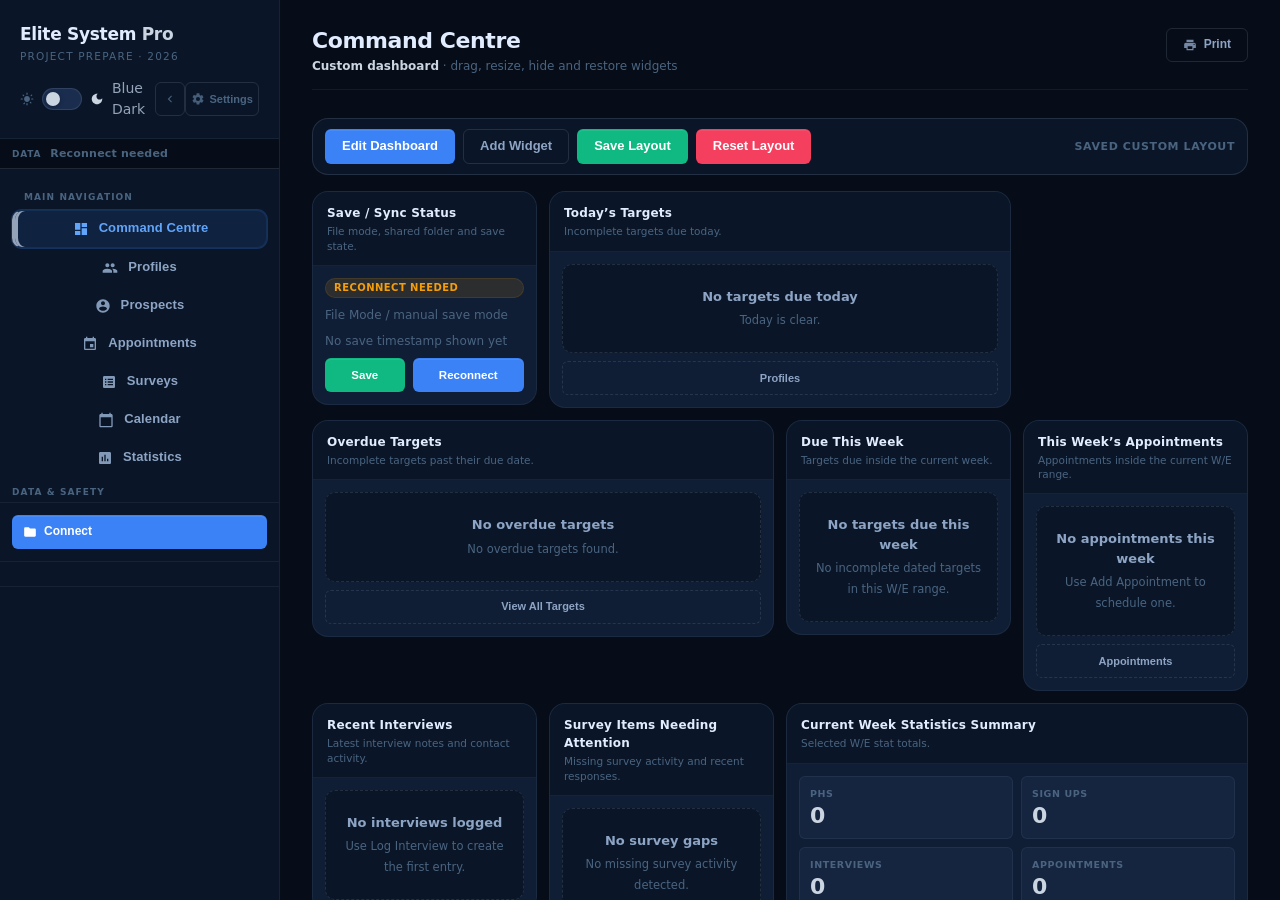
==== commit 94fb8fc7: "Just re-doing things Signed-off-by: tylerj-web <tylerj@anzo.net.au>" ====
--- a/index.html
+++ b/index.html
@@ -1,4 +1,3 @@
-<!-- Baseline note: restored to current working lineage on 2026-05-24. -->
 <!DOCTYPE html>
 
 <html lang="en" data-theme="blue" data-tone="dark">
@@ -1007,7 +1006,6 @@
 /* ------------------------------------------
    CLASSIC 8-BIT MODE
 ------------------------------------------ */
-
 html[data-classic="true"] { --radius-sm:0px;--radius:0px;--radius-lg:0px;--radius-xl:0px; }
 html[data-classic="true"] body { font-family:'Courier New',Courier,monospace !important; }
 html[data-classic="true"] * { border-radius:0 !important; font-family:'Courier New',Courier,monospace !important; }
@@ -1078,14 +1076,6 @@
 html[data-bare="true"] .calendar-badge:hover {
   transform:none !important;
 }
-
-
-/* ------------------------------------------
-   LIQUID GLASS INTERFACE STYLE
-   Final scoped implementation is declared at the end of the CSS cascade.
------------------------------------------- */
-
-
 /* ------------------------------------------
    SYNC / SERVER STATUS
 ------------------------------------------ */
@@ -1337,12 +1327,12 @@
 }
 
 html[data-tone="light"] .sidebar-brand {
-  background: linear-gradient(135deg, color-mix(in srgb, var(--panel) 68%, white 32%) 0%, color-mix(in srgb, var(--card) 78%, white 22%) 60%, color-mix(in srgb, var(--trim-dim) 28%, white 72%) 100%);
+  background: linear-gradient(135deg, rgba(255,255,255,.76), rgba(255,255,255,.42)), var(--panel);
   border-bottom: 1px solid var(--border);
 }
 
 html[data-tone="dark"] .sidebar-brand {
-  background: linear-gradient(135deg, color-mix(in srgb, var(--surface) 88%, black 12%) 0%, color-mix(in srgb, var(--panel) 92%, black 8%) 70%, color-mix(in srgb, var(--card) 88%, black 12%) 100%);
+  background: linear-gradient(135deg, rgba(255,255,255,.035), rgba(0,0,0,.08)), var(--surface);
   border-bottom: 1px solid var(--border);
 }
 
@@ -4225,63 +4215,80 @@
   .profile-subtabs,.routed-toggle-card { display:none !important; }
 }
 
-
 /* ------------------------------------------
-   LIQUID GLASS INTERFACE STYLE — FINAL LIGHT/DARK CLEANUP
-   Scoped, readable and performance-safe. No whole-app blur.
+   LIQUID GLASS — IOS-STYLE LEGACY-SAFE REBUILD
+   Single scoped implementation. Older Edge safe: no CSS nesting, no :has, no container queries.
 ------------------------------------------ */
 html[data-glass="true"] {
-  --radius-sm: 10px;
-  --radius: 14px;
-  --radius-lg: 20px;
-  --radius-xl: 26px;
-  --lg-blur: 6px;
+  --radius-sm: 11px;
+  --radius: 15px;
+  --radius-lg: 21px;
+  --radius-xl: 28px;
+
+  --lg-page-bg: var(--bg);
+  --lg-surface-bg: var(--surface);
+  --lg-panel-bg: var(--panel);
+  --lg-card-bg: var(--card);
+  --lg-control-bg: var(--card);
+  --lg-control-hover-bg: var(--raised);
+  --lg-input-bg: var(--surface);
+  --lg-table-head-bg: var(--surface);
+  --lg-modal-bg: var(--panel);
+  --lg-border: var(--border-2);
+  --lg-border-strong: var(--trim-dim);
+  --lg-shadow: 0 16px 34px rgba(0,0,0,.18), inset 0 1px 0 rgba(255,255,255,.10);
+  --lg-shadow-soft: 0 8px 20px rgba(0,0,0,.12), inset 0 1px 0 rgba(255,255,255,.08);
+  --lg-modal-overlay: rgba(0,0,0,.58);
+  --lg-focus: var(--accent-glow);
 }
 
 html[data-glass="true"][data-tone="dark"] {
-  color-scheme: dark;
-  --lg-app-bg:
-    radial-gradient(circle at 14% 10%, var(--accent-dim) 0, transparent 28rem),
-    radial-gradient(circle at 84% 4%, var(--trim-dim) 0, transparent 30rem),
-    radial-gradient(circle at 74% 92%, var(--accent-glow) 0, transparent 32rem),
-    linear-gradient(145deg, rgba(255,255,255,.025), rgba(0,0,0,.10)),
+  --lg-page-bg:
+    radial-gradient(circle at 14% -8%, var(--accent-dim) 0, rgba(0,0,0,0) 24rem),
+    radial-gradient(circle at 88% 0%, var(--trim-dim) 0, rgba(0,0,0,0) 30rem),
+    radial-gradient(circle at 80% 104%, rgba(96,165,250,.14) 0, rgba(0,0,0,0) 32rem),
+    linear-gradient(150deg, rgba(255,255,255,.025), rgba(0,0,0,.10)),
     var(--bg);
-  --lg-surface-bg: linear-gradient(145deg, rgba(255,255,255,.075), rgba(255,255,255,.018) 42%, rgba(0,0,0,.10)), var(--surface);
-  --lg-panel-bg: linear-gradient(145deg, rgba(255,255,255,.085), rgba(255,255,255,.022) 45%, rgba(0,0,0,.12)), var(--panel);
-  --lg-card-bg: linear-gradient(145deg, rgba(255,255,255,.095), rgba(255,255,255,.026) 42%, rgba(0,0,0,.10)), var(--card);
-  --lg-raised-bg: linear-gradient(145deg, rgba(255,255,255,.11), rgba(255,255,255,.032) 45%, rgba(0,0,0,.08)), var(--raised);
-  --lg-input-bg: linear-gradient(145deg, rgba(255,255,255,.07), rgba(255,255,255,.018)), var(--card);
-  --lg-modal-bg: linear-gradient(145deg, rgba(255,255,255,.10), rgba(255,255,255,.028) 44%, rgba(0,0,0,.14)), var(--panel);
-  --lg-border: rgba(226,236,255,.20);
-  --lg-border-strong: rgba(226,236,255,.30);
-  --lg-shadow: 0 12px 28px rgba(0,0,0,.28), inset 0 1px 0 rgba(255,255,255,.10);
-  --lg-shadow-soft: 0 6px 16px rgba(0,0,0,.20), inset 0 1px 0 rgba(255,255,255,.08);
-  --lg-modal-overlay: rgba(4,8,16,.62);
+  --lg-surface-bg: linear-gradient(180deg, rgba(255,255,255,.075), rgba(255,255,255,.025)), var(--surface);
+  --lg-panel-bg: linear-gradient(180deg, rgba(255,255,255,.085), rgba(255,255,255,.028)), var(--panel);
+  --lg-card-bg: linear-gradient(180deg, rgba(255,255,255,.105), rgba(255,255,255,.035)), var(--card);
+  --lg-control-bg: linear-gradient(180deg, rgba(255,255,255,.10), rgba(255,255,255,.025)), var(--card);
+  --lg-control-hover-bg: linear-gradient(180deg, rgba(255,255,255,.14), rgba(255,255,255,.04)), var(--raised);
+  --lg-input-bg: linear-gradient(180deg, rgba(255,255,255,.07), rgba(255,255,255,.02)), var(--surface);
+  --lg-table-head-bg: linear-gradient(180deg, rgba(255,255,255,.08), rgba(255,255,255,.025)), var(--surface);
+  --lg-modal-bg: linear-gradient(180deg, rgba(255,255,255,.12), rgba(255,255,255,.035)), var(--panel);
+  --lg-border: rgba(226,236,255,.17);
+  --lg-border-strong: rgba(226,236,255,.28);
+  --lg-shadow: 0 18px 40px rgba(0,0,0,.32), inset 0 1px 0 rgba(255,255,255,.12);
+  --lg-shadow-soft: 0 8px 20px rgba(0,0,0,.22), inset 0 1px 0 rgba(255,255,255,.09);
+  --lg-modal-overlay: rgba(3,7,18,.66);
 }
 
 html[data-glass="true"][data-tone="light"] {
-  color-scheme: light;
-  --lg-app-bg:
-    radial-gradient(circle at 12% 9%, var(--accent-dim) 0, transparent 26rem),
-    radial-gradient(circle at 84% 6%, var(--trim-dim) 0, transparent 30rem),
-    radial-gradient(circle at 72% 92%, rgba(255,255,255,.70) 0, transparent 32rem),
-    linear-gradient(145deg, rgba(255,255,255,.72), rgba(255,255,255,.26)),
+  --lg-page-bg:
+    radial-gradient(circle at 14% -8%, var(--accent-dim) 0, rgba(255,255,255,0) 23rem),
+    radial-gradient(circle at 88% 0%, var(--trim-dim) 0, rgba(255,255,255,0) 30rem),
+    radial-gradient(circle at 80% 104%, rgba(255,255,255,.88) 0, rgba(255,255,255,0) 32rem),
+    linear-gradient(150deg, rgba(255,255,255,.72), rgba(255,255,255,.20)),
     var(--bg);
-  --lg-surface-bg: linear-gradient(145deg, rgba(255,255,255,.92), rgba(255,255,255,.66) 48%, rgba(255,255,255,.48)), var(--surface);
-  --lg-panel-bg: linear-gradient(145deg, rgba(255,255,255,.84), rgba(255,255,255,.58) 48%, rgba(255,255,255,.40)), var(--panel);
-  --lg-card-bg: linear-gradient(145deg, rgba(255,255,255,.90), rgba(255,255,255,.62) 45%, rgba(255,255,255,.44)), var(--card);
-  --lg-raised-bg: linear-gradient(145deg, rgba(255,255,255,.96), rgba(255,255,255,.72) 48%, rgba(255,255,255,.52)), var(--raised);
-  --lg-input-bg: linear-gradient(145deg, rgba(255,255,255,.96), rgba(255,255,255,.78)), var(--surface);
-  --lg-modal-bg: linear-gradient(145deg, rgba(255,255,255,.96), rgba(255,255,255,.82) 48%, rgba(255,255,255,.70)), var(--surface);
-  --lg-border: rgba(15,23,42,.16);
+  --lg-surface-bg: linear-gradient(180deg, rgba(255,255,255,.88), rgba(255,255,255,.54)), var(--surface);
+  --lg-panel-bg: linear-gradient(180deg, rgba(255,255,255,.78), rgba(255,255,255,.42)), var(--panel);
+  --lg-card-bg: linear-gradient(180deg, rgba(255,255,255,.86), rgba(255,255,255,.48)), var(--card);
+  --lg-control-bg: linear-gradient(180deg, rgba(255,255,255,.90), rgba(255,255,255,.54)), var(--card);
+  --lg-control-hover-bg: linear-gradient(180deg, rgba(255,255,255,.96), rgba(255,255,255,.66)), var(--raised);
+  --lg-input-bg: linear-gradient(180deg, rgba(255,255,255,.98), rgba(255,255,255,.82)), #ffffff;
+  --lg-table-head-bg: linear-gradient(180deg, rgba(255,255,255,.94), rgba(255,255,255,.68)), var(--surface);
+  --lg-modal-bg: linear-gradient(180deg, rgba(255,255,255,.98), rgba(255,255,255,.82)), #ffffff;
+  --lg-border: rgba(15,23,42,.13);
   --lg-border-strong: rgba(15,23,42,.24);
-  --lg-shadow: 0 12px 28px rgba(15,23,42,.11), inset 0 1px 0 rgba(255,255,255,.80);
-  --lg-shadow-soft: 0 6px 16px rgba(15,23,42,.08), inset 0 1px 0 rgba(255,255,255,.74);
-  --lg-modal-overlay: rgba(15,23,42,.26);
+  --lg-shadow: 0 18px 40px rgba(15,23,42,.12), inset 0 1px 0 rgba(255,255,255,.85);
+  --lg-shadow-soft: 0 8px 20px rgba(15,23,42,.08), inset 0 1px 0 rgba(255,255,255,.80);
+  --lg-modal-overlay: rgba(15,23,42,.30);
 }
 
 html[data-glass="true"] body {
-  background: var(--lg-app-bg) !important;
+  background: var(--lg-page-bg) !important;
+  color: var(--text) !important;
 }
 
 html[data-glass="true"] .main {
@@ -4295,607 +4302,13 @@
 html[data-glass="true"] .stats-collapsed-flyout {
   background: var(--lg-surface-bg) !important;
   border-color: var(--lg-border) !important;
-  box-shadow: var(--lg-shadow-soft);
+  box-shadow: var(--lg-shadow-soft) !important;
 }
 
 html[data-glass="true"] .sidebar {
   border-right-color: var(--lg-border-strong) !important;
 }
 
-html[data-glass="true"] .sidebar-brand {
-  border-bottom-color: var(--lg-border) !important;
-}
-
-html[data-glass="true"] .nav-tab,
-html[data-glass="true"] .slist-item,
-html[data-glass="true"] .person-item,
-html[data-glass="true"] button,
-html[data-glass="true"] .btn-ghost,
-html[data-glass="true"] .profile-subtabs button,
-html[data-glass="true"] .cc-dash-edit-tools button,
-html[data-glass="true"] .cc-dash-edit-tools select,
-html[data-glass="true"] .cc-interview-day-btn,
-html[data-glass="true"] .cc-dash-view,
-html[data-glass="true"] .calendar-badge,
-html[data-glass="true"] .ux-chip,
-html[data-glass="true"] .ux-badge,
-html[data-glass="true"] .status-pill,
-html[data-glass="true"] .survey-pill,
-html[data-glass="true"] .org-pill {
-  background: var(--lg-card-bg);
-  border-color: var(--lg-border);
-  box-shadow: inset 0 1px 0 rgba(255,255,255,.10);
-}
-
-html[data-glass="true"] .btn-primary,
-html[data-glass="true"] .btn-success,
-html[data-glass="true"] .btn-danger,
-html[data-glass="true"] .btn-warning,
-html[data-glass="true"] .btn-purple {
-  box-shadow: 0 8px 18px rgba(0,0,0,.15), inset 0 1px 0 rgba(255,255,255,.22);
-}
-
-html[data-glass="true"] button:hover,
-html[data-glass="true"] .nav-tab:hover,
-html[data-glass="true"] .person-item:hover,
-html[data-glass="true"] .slist-item:hover,
-html[data-glass="true"] .cc-interview-day-btn:hover,
-html[data-glass="true"] .calendar-badge:hover {
-  background: var(--lg-raised-bg);
-  border-color: var(--lg-border-strong);
-}
-
-html[data-glass="true"] .nav-tab.active,
-html[data-glass="true"] .slist-item.active,
-html[data-glass="true"] .person-item.active,
-html[data-glass="true"] .profile-subtabs button.active,
-html[data-glass="true"] .cc-interview-day-btn.active,
-html[data-glass="true"] .stats-collapsed-flyout-item.active {
-  background:
-    linear-gradient(145deg, var(--accent-dim), transparent 72%),
-    var(--lg-raised-bg);
-  border-color: var(--accent-glow) !important;
-  color: var(--accent-light) !important;
-  box-shadow: inset 3px 0 0 var(--trim), 0 8px 20px rgba(0,0,0,.12);
-}
-
-html[data-glass="true"] input,
-html[data-glass="true"] select,
-html[data-glass="true"] textarea,
-html[data-glass="true"] .cc-dash-note,
-html[data-glass="true"] .interview-note-edit,
-html[data-glass="true"] .cc-interview-board-card textarea {
-  background: var(--lg-input-bg) !important;
-  border-color: var(--lg-border) !important;
-  color: var(--text) !important;
-  box-shadow: inset 0 1px 0 rgba(255,255,255,.12);
-}
-
-html[data-glass="true"] input::placeholder,
-html[data-glass="true"] textarea::placeholder {
-  color: var(--text-3) !important;
-}
-
-html[data-glass="true"] input:focus,
-html[data-glass="true"] select:focus,
-html[data-glass="true"] textarea:focus {
-  border-color: var(--accent) !important;
-  box-shadow: 0 0 0 3px var(--accent-glow), inset 0 1px 0 rgba(255,255,255,.16) !important;
-}
-
-html[data-glass="true"] input[type="date"] {
-  color: var(--text) !important;
-}
-
-html[data-glass="true"] .metric-card,
-html[data-glass="true"] .profile-card,
-html[data-glass="true"] .field-box,
-html[data-glass="true"] .filter-bar,
-html[data-glass="true"] .target-row,
-html[data-glass="true"] .target-list-panel,
-html[data-glass="true"] .tl-row,
-html[data-glass="true"] .graph-card,
-html[data-glass="true"] .month,
-html[data-glass="true"] .day-cell,
-html[data-glass="true"] .interview-card,
-html[data-glass="true"] .interview-meta,
-html[data-glass="true"] .interview-notes,
-html[data-glass="true"] .appt-inline-row,
-html[data-glass="true"] .survey-card,
-html[data-glass="true"] .survey-row,
-html[data-glass="true"] .survey-question-card,
-html[data-glass="true"] .survey-q-editor,
-html[data-glass="true"] .survey-answer-line,
-html[data-glass="true"] .survey-answer-person-line,
-html[data-glass="true"] .profile-subtabs,
-html[data-glass="true"] .routed-toggle-card,
-html[data-glass="true"] .ux-context-bar,
-html[data-glass="true"] .ux-filter-state,
-html[data-glass="true"] .ux-empty-inline,
-html[data-glass="true"] .ux-person-stat,
-html[data-glass="true"] details.ux-details,
-html[data-glass="true"] .mm-pair,
-html[data-glass="true"] .mm-card,
-html[data-glass="true"] .stats-table,
-html[data-glass="true"] .weekly-figures-scroll,
-html[data-glass="true"] .cc-dash-toolbar,
-html[data-glass="true"] .cc-dash-widget,
-html[data-glass="true"] .cc-dash-row,
-html[data-glass="true"] .cc-dash-mini,
-html[data-glass="true"] .cc-dash-empty,
-html[data-glass="true"] .cc-board-week-label,
-html[data-glass="true"] .cc-appt-day,
-html[data-glass="true"] .cc-appt-card,
-html[data-glass="true"] .cc-interview-selected-date,
-html[data-glass="true"] .cc-interview-board-card,
-html[data-glass="true"] .cc-dash-library-row {
-  background: var(--lg-panel-bg) !important;
-  border-color: var(--lg-border) !important;
-  box-shadow: var(--lg-shadow-soft);
-}
-
-html[data-glass="true"] .profile-card,
-html[data-glass="true"] .metric-card,
-html[data-glass="true"] .graph-card,
-html[data-glass="true"] .cc-dash-widget,
-html[data-glass="true"] .survey-card,
-html[data-glass="true"] .target-list-panel,
-html[data-glass="true"] .month,
-html[data-glass="true"] details.ux-details {
-  box-shadow: var(--lg-shadow);
-}
-
-html[data-glass="true"] .profile-card:hover,
-html[data-glass="true"] .survey-card:hover,
-html[data-glass="true"] .interview-card:hover,
-html[data-glass="true"] .cc-dash-widget.is-editing,
-html[data-glass="true"] .cc-dash-row:hover,
-html[data-glass="true"] .survey-answer-person-line:hover {
-  background: var(--lg-card-bg) !important;
-  border-color: var(--lg-border-strong) !important;
-}
-
-html[data-glass="true"] .metric-card.danger,
-html[data-glass="true"] .profile-card.overdue,
-html[data-glass="true"] .target-row.is-overdue,
-html[data-glass="true"] .tl-row.overdue {
-  background:
-    linear-gradient(145deg, var(--danger-dim), transparent 70%),
-    var(--lg-panel-bg) !important;
-  border-color: var(--danger) !important;
-}
-
-html[data-glass="true"] .cc-dash-widget-head,
-html[data-glass="true"] .target-list-panel .tl-header,
-html[data-glass="true"] .month-header,
-html[data-glass="true"] .weekdays,
-html[data-glass="true"] details.ux-details > summary,
-html[data-glass="true"] .stats-table th,
-html[data-glass="true"] .weekly-figures-table th,
-html[data-glass="true"] .weekly-figures-table td:first-child,
-html[data-glass="true"] .weekly-figures-table th:first-child {
-  background: var(--lg-surface-bg) !important;
-  border-color: var(--lg-border) !important;
-}
-
-html[data-glass="true"] .cc-dash-mini,
-html[data-glass="true"] .cc-dash-row,
-html[data-glass="true"] .cc-appt-card,
-html[data-glass="true"] .cc-appt-day,
-html[data-glass="true"] .cc-interview-board-card,
-html[data-glass="true"] .day-cell,
-html[data-glass="true"] .tl-row,
-html[data-glass="true"] .survey-answer-line,
-html[data-glass="true"] .appt-inline-row {
-  background: var(--lg-card-bg) !important;
-}
-
-html[data-glass="true"] .modal-overlay {
-  background: var(--lg-modal-overlay) !important;
-  -webkit-backdrop-filter: none !important;
-  backdrop-filter: none !important;
-}
-
-html[data-glass="true"] .modal-box,
-html[data-glass="true"] #ccDashLibraryModal .modal-box,
-html[data-glass="true"] .prospect-suggest,
-html[data-glass="true"] .iv-name-suggest,
-html[data-glass="true"] .stats-collapsed-flyout {
-  background: var(--lg-modal-bg) !important;
-  border-color: var(--lg-border-strong) !important;
-  box-shadow: 0 18px 48px rgba(0,0,0,.26), inset 0 1px 0 rgba(255,255,255,.18) !important;
-}
-
-html[data-glass="true"] .modal-actions {
-  background: linear-gradient(to top, var(--panel) 76%, rgba(0,0,0,0)) !important;
-  border-top-color: var(--lg-border) !important;
-}
-
-html[data-glass="true"][data-tone="light"] .modal-actions {
-  background: linear-gradient(to top, rgba(255,255,255,.94) 76%, rgba(255,255,255,0)) !important;
-}
-
-html[data-glass="true"] .graph-container svg text,
-html[data-glass="true"] .graph-card .gc-title,
-html[data-glass="true"] .cc-dash-widget-head h3,
-html[data-glass="true"] .cc-dash-row strong,
-html[data-glass="true"] .cc-dash-mini strong,
-html[data-glass="true"] .cc-appt-main strong,
-html[data-glass="true"] .cc-interview-selected-date strong,
-html[data-glass="true"] .survey-answer-text,
-html[data-glass="true"] .pc-name,
-html[data-glass="true"] .mm-card-name {
-  color: var(--text) !important;
-}
-
-html[data-glass="true"] .page-sub,
-html[data-glass="true"] .cc-dash-widget-head p,
-html[data-glass="true"] .cc-dash-row em,
-html[data-glass="true"] .cc-dash-help,
-html[data-glass="true"] .cc-dash-empty,
-html[data-glass="true"] .cc-appt-main span,
-html[data-glass="true"] .cc-interview-selected-date span,
-html[data-glass="true"] .survey-mini,
-html[data-glass="true"] .progress-label,
-html[data-glass="true"] .filter-label,
-html[data-glass="true"] .filter-count {
-  color: var(--text-3) !important;
-}
-
-html[data-glass="true"] .metric-card .metric-value,
-html[data-glass="true"] .ux-person-stat .v,
-html[data-glass="true"] .weekly-figures-value,
-html[data-glass="true"] .cc-dash-mini strong,
-html[data-glass="true"] .cc-board-week-label strong,
-html[data-glass="true"] .cc-appt-day-head strong {
-  color: var(--trim-light) !important;
-}
-
-@supports ((-webkit-backdrop-filter: blur(1px)) or (backdrop-filter: blur(1px))) {
-  html[data-glass="true"] .modal-box,
-  html[data-glass="true"] #ccDashLibraryModal .modal-box,
-  html[data-glass="true"] .prospect-suggest,
-  html[data-glass="true"] .iv-name-suggest,
-  html[data-glass="true"] .stats-collapsed-flyout {
-    -webkit-backdrop-filter: blur(var(--lg-blur)) saturate(118%);
-    backdrop-filter: blur(var(--lg-blur)) saturate(118%);
-  }
-}
-
-@supports not ((-webkit-backdrop-filter: blur(1px)) or (backdrop-filter: blur(1px))) {
-  html[data-glass="true"] .modal-box,
-  html[data-glass="true"] #ccDashLibraryModal .modal-box,
-  html[data-glass="true"] .prospect-suggest,
-  html[data-glass="true"] .iv-name-suggest,
-  html[data-glass="true"] .stats-collapsed-flyout {
-    background: var(--panel) !important;
-  }
-  html[data-glass="true"][data-tone="light"] .modal-box,
-  html[data-glass="true"][data-tone="light"] #ccDashLibraryModal .modal-box,
-  html[data-glass="true"][data-tone="light"] .prospect-suggest,
-  html[data-glass="true"][data-tone="light"] .iv-name-suggest,
-  html[data-glass="true"][data-tone="light"] .stats-collapsed-flyout {
-    background: var(--surface) !important;
-  }
-}
-
-@media (prefers-reduced-motion: reduce) {
-  html[data-glass="true"] *,
-  html[data-glass="true"] *::before,
-  html[data-glass="true"] *::after {
-    animation: none !important;
-    transition-duration: .01ms !important;
-    scroll-behavior: auto !important;
-  }
-}
-
-@media (max-width:760px) {
-  html[data-glass="true"] .metric-card,
-  html[data-glass="true"] .profile-card,
-  html[data-glass="true"] .graph-card,
-  html[data-glass="true"] .cc-dash-widget,
-  html[data-glass="true"] .survey-card,
-  html[data-glass="true"] .month {
-    box-shadow: var(--lg-shadow-soft);
-  }
-  html[data-glass="true"] .mode-switch-row {
-    grid-template-columns: repeat(2, minmax(0, 1fr)) !important;
-  }
-}
-
-@media print {
-  html[data-glass="true"] *,
-  html[data-glass="true"] *::before,
-  html[data-glass="true"] *::after {
-    box-shadow: none !important;
-    text-shadow: none !important;
-    -webkit-backdrop-filter: none !important;
-    backdrop-filter: none !important;
-  }
-}
-
-
-/* ------------------------------------------
-   LIQUID GLASS PERFORMANCE OVERRIDE — STATIC FAST MODE
-   Keeps the glass identity while removing blur, filters, heavy shadows and motion.
------------------------------------------- */
-html[data-glass="true"] {
-  --radius-sm: 10px;
-  --radius: 14px;
-  --radius-lg: 20px;
-  --radius-xl: 26px;
-  --lg-blur: 0px;
-}
-html[data-glass="true"],
-html[data-glass="true"] *,
-html[data-glass="true"] *::before,
-html[data-glass="true"] *::after {
-  animation: none !important;
-  transition: none !important;
-  scroll-behavior: auto !important;
-  -webkit-backdrop-filter: none !important;
-  backdrop-filter: none !important;
-}
-html[data-glass="true"] body::after { display:none !important; }
-html[data-glass="true"][data-tone="dark"] {
-  --lg-app-bg: linear-gradient(145deg, color-mix(in srgb, var(--bg) 92%, var(--accent) 8%), var(--bg));
-  --lg-surface-bg: linear-gradient(145deg, color-mix(in srgb, var(--surface) 88%, white 12%), var(--surface));
-  --lg-panel-bg: linear-gradient(145deg, color-mix(in srgb, var(--panel) 90%, white 10%), var(--panel));
-  --lg-card-bg: linear-gradient(145deg, color-mix(in srgb, var(--card) 90%, white 10%), var(--card));
-  --lg-raised-bg: linear-gradient(145deg, color-mix(in srgb, var(--raised) 88%, white 12%), var(--raised));
-  --lg-input-bg: color-mix(in srgb, var(--card) 94%, white 6%);
-  --lg-modal-bg: color-mix(in srgb, var(--panel) 92%, white 8%);
-  --lg-border: rgba(226,236,255,.18);
-  --lg-border-strong: rgba(226,236,255,.26);
-  --lg-shadow: 0 1px 0 rgba(255,255,255,.06) inset;
-  --lg-shadow-soft: none;
-  --lg-modal-overlay: rgba(4,8,16,.72);
-}
-html[data-glass="true"][data-tone="light"] {
-  --lg-app-bg: linear-gradient(145deg, color-mix(in srgb, var(--bg) 88%, white 12%), var(--bg));
-  --lg-surface-bg: linear-gradient(145deg, color-mix(in srgb, var(--surface) 88%, var(--accent) 4%), var(--surface));
-  --lg-panel-bg: linear-gradient(145deg, color-mix(in srgb, var(--panel) 86%, white 14%), var(--panel));
-  --lg-card-bg: linear-gradient(145deg, color-mix(in srgb, var(--card) 86%, white 14%), var(--card));
-  --lg-raised-bg: linear-gradient(145deg, color-mix(in srgb, var(--raised) 86%, white 14%), var(--raised));
-  --lg-input-bg: color-mix(in srgb, var(--surface) 94%, var(--accent) 6%);
-  --lg-modal-bg: color-mix(in srgb, var(--surface) 94%, var(--accent) 3%);
-  --lg-border: rgba(15,23,42,.14);
-  --lg-border-strong: rgba(15,23,42,.22);
-  --lg-shadow: 0 1px 0 rgba(255,255,255,.58) inset;
-  --lg-shadow-soft: none;
-  --lg-modal-overlay: rgba(15,23,42,.28);
-}
-html[data-glass="true"] body { background: var(--lg-app-bg) !important; }
-html[data-glass="true"] .main { background: transparent !important; }
-html[data-glass="true"] .sidebar,
-html[data-glass="true"] .sidebar-brand,
-html[data-glass="true"] .sync-bar,
-html[data-glass="true"] .sidebar-section,
-html[data-glass="true"] .modal-box,
-html[data-glass="true"] #ccDashLibraryModal .modal-box {
-  background: var(--lg-surface-bg) !important;
-  border-color: var(--lg-border) !important;
-  box-shadow: var(--lg-shadow) !important;
-}
-html[data-glass="true"] .metric-card,
-html[data-glass="true"] .profile-card,
-html[data-glass="true"] .field-box,
-html[data-glass="true"] .filter-bar,
-html[data-glass="true"] .target-row,
-html[data-glass="true"] .target-list-panel,
-html[data-glass="true"] .tl-row,
-html[data-glass="true"] .graph-card,
-html[data-glass="true"] .month,
-html[data-glass="true"] .day-cell,
-html[data-glass="true"] .interview-card,
-html[data-glass="true"] .interview-meta,
-html[data-glass="true"] .interview-notes,
-html[data-glass="true"] .appt-inline-row,
-html[data-glass="true"] .survey-card,
-html[data-glass="true"] .survey-row,
-html[data-glass="true"] .survey-question-card,
-html[data-glass="true"] .survey-q-editor,
-html[data-glass="true"] .survey-answer-line,
-html[data-glass="true"] .survey-answer-person-line,
-html[data-glass="true"] .profile-subtabs,
-html[data-glass="true"] .routed-toggle-card,
-html[data-glass="true"] .ux-context-bar,
-html[data-glass="true"] .ux-filter-state,
-html[data-glass="true"] .ux-empty-inline,
-html[data-glass="true"] .ux-person-stat,
-html[data-glass="true"] details.ux-details,
-html[data-glass="true"] .mm-pair,
-html[data-glass="true"] .mm-card,
-html[data-glass="true"] .stats-table,
-html[data-glass="true"] .weekly-figures-scroll,
-html[data-glass="true"] .cc-dash-toolbar,
-html[data-glass="true"] .cc-dash-widget,
-html[data-glass="true"] .cc-dash-row,
-html[data-glass="true"] .cc-dash-mini,
-html[data-glass="true"] .cc-dash-empty,
-html[data-glass="true"] .cc-board-week-label,
-html[data-glass="true"] .cc-appt-day,
-html[data-glass="true"] .cc-appt-card,
-html[data-glass="true"] .cc-interview-selected-date,
-html[data-glass="true"] .cc-interview-board-card,
-html[data-glass="true"] .cc-dash-library-row,
-html[data-glass="true"] .prospect-suggest,
-html[data-glass="true"] .iv-name-suggest,
-html[data-glass="true"] .stats-collapsed-flyout {
-  background: var(--lg-panel-bg) !important;
-  border-color: var(--lg-border) !important;
-  box-shadow: none !important;
-}
-html[data-glass="true"] .nav-tab,
-html[data-glass="true"] .slist-item,
-html[data-glass="true"] .person-item,
-html[data-glass="true"] button,
-html[data-glass="true"] .btn-ghost,
-html[data-glass="true"] .profile-subtabs button,
-html[data-glass="true"] .cc-dash-edit-tools button,
-html[data-glass="true"] .cc-dash-edit-tools select,
-html[data-glass="true"] .cc-interview-day-btn,
-html[data-glass="true"] .cc-dash-view,
-html[data-glass="true"] .calendar-badge,
-html[data-glass="true"] .ux-chip,
-html[data-glass="true"] .ux-badge,
-html[data-glass="true"] .status-pill,
-html[data-glass="true"] .survey-pill,
-html[data-glass="true"] .org-pill {
-  background: var(--lg-card-bg) !important;
-  border-color: var(--lg-border) !important;
-  box-shadow: none !important;
-}
-html[data-glass="true"] input,
-html[data-glass="true"] select,
-html[data-glass="true"] textarea,
-html[data-glass="true"] .cc-dash-note,
-html[data-glass="true"] .interview-note-edit,
-html[data-glass="true"] .cc-interview-board-card textarea {
-  background: var(--lg-input-bg) !important;
-  border-color: var(--lg-border) !important;
-  color: var(--text) !important;
-  box-shadow: none !important;
-}
-html[data-glass="true"] input:focus,
-html[data-glass="true"] select:focus,
-html[data-glass="true"] textarea:focus,
-html[data-glass="true"] button:focus-visible,
-html[data-glass="true"] .nav-tab:focus-visible,
-html[data-glass="true"] .person-item:focus-visible,
-html[data-glass="true"] .slist-item:focus-visible {
-  box-shadow: 0 0 0 2px var(--accent-glow) !important;
-  outline: none !important;
-}
-html[data-glass="true"] button:hover,
-html[data-glass="true"] .nav-tab:hover,
-html[data-glass="true"] .person-item:hover,
-html[data-glass="true"] .slist-item:hover,
-html[data-glass="true"] .profile-card:hover,
-html[data-glass="true"] .survey-card:hover,
-html[data-glass="true"] .interview-card:hover,
-html[data-glass="true"] .cc-dash-row:hover,
-html[data-glass="true"] .survey-answer-person-line:hover,
-html[data-glass="true"] .calendar-badge:hover {
-  background: var(--lg-raised-bg) !important;
-  border-color: var(--lg-border-strong) !important;
-  transform: none !important;
-  box-shadow: none !important;
-}
-html[data-glass="true"] .btn-primary,
-html[data-glass="true"] .btn-success,
-html[data-glass="true"] .btn-danger,
-html[data-glass="true"] .btn-warning,
-html[data-glass="true"] .btn-purple,
-html[data-glass="true"] .nav-tab.active,
-html[data-glass="true"] .slist-item.active,
-html[data-glass="true"] .person-item.active,
-html[data-glass="true"] .profile-subtabs button.active,
-html[data-glass="true"] .cc-interview-day-btn.active,
-html[data-glass="true"] .stats-collapsed-flyout-item.active {
-  box-shadow: inset 3px 0 0 var(--trim) !important;
-}
-html[data-glass="true"] .target-row.completed,
-html[data-glass="true"] .tl-row.completed {
-  filter: none !important;
-  opacity: .55 !important;
-}
-html[data-glass="true"] .modal-overlay {
-  background: var(--lg-modal-overlay) !important;
-  -webkit-backdrop-filter: none !important;
-  backdrop-filter: none !important;
-}
-html[data-glass="true"] svg,
-html[data-glass="true"] img,
-html[data-glass="true"] canvas {
-  filter: none !important;
-}
-@media print {
-  html[data-glass="true"] *,
-  html[data-glass="true"] *::before,
-  html[data-glass="true"] *::after {
-    box-shadow: none !important;
-    text-shadow: none !important;
-    filter: none !important;
-    -webkit-backdrop-filter: none !important;
-    backdrop-filter: none !important;
-  }
-}
-
-
-/* ------------------------------------------
-   LIQUID GLASS READABILITY CLEANUP — FINAL SAFE OVERRIDE
-   Scoped to Liquid Glass only. Static, high-contrast, no blur/filter/motion.
------------------------------------------- */
-html[data-glass="true"] {
-  --radius-sm: 10px;
-  --radius: 14px;
-  --radius-lg: 18px;
-  --radius-xl: 22px;
-  --lg-page-bg: linear-gradient(180deg, rgba(255,255,255,.018), rgba(0,0,0,.035)), var(--bg);
-  --lg-surface-bg: linear-gradient(180deg, rgba(255,255,255,.035), rgba(0,0,0,.015)), var(--surface);
-  --lg-panel-bg: linear-gradient(180deg, rgba(255,255,255,.04), rgba(0,0,0,.018)), var(--panel);
-  --lg-card-bg: linear-gradient(180deg, rgba(255,255,255,.045), rgba(0,0,0,.012)), var(--card);
-  --lg-control-bg: var(--card);
-  --lg-control-hover-bg: var(--raised);
-  --lg-input-bg: var(--surface);
-  --lg-modal-bg: var(--panel);
-  --lg-table-head-bg: var(--surface);
-  --lg-border: var(--border-2);
-  --lg-border-strong: var(--trim-dim);
-  --lg-focus: var(--accent-glow);
-  --lg-major-shadow: 0 2px 10px rgba(0,0,0,.16);
-  --lg-minor-shadow: none;
-  --lg-disabled-bg: var(--raised);
-  --lg-disabled-text: var(--text-3);
-}
-
-html[data-glass="true"][data-tone="light"] {
-  --lg-page-bg: linear-gradient(180deg, rgba(255,255,255,.56), rgba(255,255,255,.18)), var(--bg);
-  --lg-surface-bg: linear-gradient(180deg, rgba(255,255,255,.72), rgba(255,255,255,.30)), var(--surface);
-  --lg-panel-bg: linear-gradient(180deg, rgba(255,255,255,.62), rgba(255,255,255,.22)), var(--panel);
-  --lg-card-bg: linear-gradient(180deg, rgba(255,255,255,.70), rgba(255,255,255,.22)), var(--card);
-  --lg-control-bg: var(--card);
-  --lg-control-hover-bg: var(--raised);
-  --lg-input-bg: #ffffff;
-  --lg-modal-bg: #ffffff;
-  --lg-table-head-bg: var(--surface);
-  --lg-major-shadow: 0 2px 10px rgba(15,23,42,.09);
-}
-
-html[data-glass="true"],
-html[data-glass="true"] *,
-html[data-glass="true"] *::before,
-html[data-glass="true"] *::after {
-  animation: none !important;
-  transition: none !important;
-  scroll-behavior: auto !important;
-  -webkit-backdrop-filter: none !important;
-  backdrop-filter: none !important;
-  filter: none !important;
-  text-shadow: none !important;
-}
-
-html[data-glass="true"] body {
-  background: var(--lg-page-bg) !important;
-  color: var(--text) !important;
-}
-html[data-glass="true"] .main { background: transparent !important; }
-html[data-glass="true"] body::after { display: none !important; }
-
-html[data-glass="true"] .sidebar,
-html[data-glass="true"] .sidebar-brand,
-html[data-glass="true"] .sync-bar,
-html[data-glass="true"] .modal-box,
-html[data-glass="true"] #ccDashLibraryModal .modal-box,
-html[data-glass="true"] .stats-collapsed-flyout {
-  background: var(--lg-surface-bg) !important;
-  color: var(--text) !important;
-  border-color: var(--lg-border) !important;
-  box-shadow: var(--lg-major-shadow) !important;
-}
-
-html[data-glass="true"] .sidebar-section,
 html[data-glass="true"] .metric-card,
 html[data-glass="true"] .profile-card,
 html[data-glass="true"] .field-box,
@@ -4925,9 +4338,8 @@
 html[data-glass="true"] .cc-dash-empty,
 html[data-glass="true"] .cc-interview-selected-date {
   background: var(--lg-panel-bg) !important;
-  color: var(--text) !important;
   border-color: var(--lg-border) !important;
-  box-shadow: var(--lg-minor-shadow) !important;
+  box-shadow: var(--lg-shadow-soft) !important;
 }
 
 html[data-glass="true"] .profile-card,
@@ -4937,7 +4349,7 @@
 html[data-glass="true"] .target-list-panel,
 html[data-glass="true"] .month,
 html[data-glass="true"] .modal-box {
-  box-shadow: var(--lg-major-shadow) !important;
+  box-shadow: var(--lg-shadow) !important;
 }
 
 html[data-glass="true"] .tl-row,
@@ -4946,6 +4358,7 @@
 html[data-glass="true"] .appt-inline-row,
 html[data-glass="true"] .survey-answer-line,
 html[data-glass="true"] .survey-answer-person-line,
+html[data-glass="true"] .survey-category-card,
 html[data-glass="true"] .mm-card,
 html[data-glass="true"] .cc-dash-row,
 html[data-glass="true"] .cc-dash-mini,
@@ -4972,28 +4385,6 @@
   background: var(--lg-table-head-bg) !important;
   color: var(--text-2) !important;
   border-color: var(--lg-border) !important;
-}
-
-html[data-glass="true"] .stats-table td,
-html[data-glass="true"] .weekly-figures-table td {
-  color: var(--text) !important;
-  border-color: var(--lg-border) !important;
-}
-
-html[data-glass="true"] .stats-table tr:hover td,
-html[data-glass="true"] .weekly-figures-table tbody tr:hover td,
-html[data-glass="true"] .tl-row:hover,
-html[data-glass="true"] .cc-dash-row:hover,
-html[data-glass="true"] .survey-answer-person-line:hover,
-html[data-glass="true"] .profile-card:hover,
-html[data-glass="true"] .survey-card:hover,
-html[data-glass="true"] .interview-card:hover,
-html[data-glass="true"] .day-cell:hover {
-  background: var(--lg-control-hover-bg) !important;
-  color: var(--text) !important;
-  border-color: var(--lg-border-strong) !important;
-  transform: none !important;
-  box-shadow: none !important;
 }
 
 html[data-glass="true"] button,
@@ -5015,8 +4406,7 @@
   background: var(--lg-control-bg) !important;
   color: var(--text) !important;
   border: 1px solid var(--lg-border) !important;
-  box-shadow: none !important;
-  opacity: 1 !important;
+  box-shadow: inset 0 1px 0 rgba(255,255,255,.12) !important;
 }
 
 html[data-glass="true"] button:hover,
@@ -5026,86 +4416,17 @@
 html[data-glass="true"] .person-item:hover,
 html[data-glass="true"] .profile-subtabs button:hover,
 html[data-glass="true"] .cc-interview-day-btn:hover,
-html[data-glass="true"] .calendar-badge:hover {
+html[data-glass="true"] .calendar-badge:hover,
+html[data-glass="true"] .profile-card:hover,
+html[data-glass="true"] .survey-card:hover,
+html[data-glass="true"] .interview-card:hover,
+html[data-glass="true"] .cc-dash-row:hover,
+html[data-glass="true"] .survey-answer-person-line:hover,
+html[data-glass="true"] .day-cell:hover {
   background: var(--lg-control-hover-bg) !important;
   color: var(--text) !important;
   border-color: var(--lg-border-strong) !important;
   transform: none !important;
-  box-shadow: none !important;
-}
-
-html[data-glass="true"] .btn-primary,
-html[data-glass="true"] button.btn-primary,
-html[data-glass="true"] #btnModernMode.btn-primary,
-html[data-glass="true"] #btnLiquidGlassMode.btn-primary,
-html[data-glass="true"] #btnBareMode.btn-primary,
-html[data-glass="true"] #btnClassicMode.btn-primary {
-  background: var(--accent) !important;
-  border-color: var(--accent) !important;
-  color: #ffffff !important;
-  font-weight: 800 !important;
-}
-html[data-glass="true"] .btn-primary:hover,
-html[data-glass="true"] button.btn-primary:hover {
-  background: var(--accent-light) !important;
-  border-color: var(--accent-light) !important;
-  color: #ffffff !important;
-}
-
-html[data-glass="true"] .btn-success,
-html[data-glass="true"] button.btn-success {
-  background: var(--success) !important;
-  border-color: var(--success) !important;
-  color: #ffffff !important;
-  font-weight: 800 !important;
-}
-html[data-glass="true"] .btn-success:hover,
-html[data-glass="true"] button.btn-success:hover {
-  background: var(--success) !important;
-  border-color: var(--success) !important;
-  color: #ffffff !important;
-}
-
-html[data-glass="true"] .btn-danger,
-html[data-glass="true"] button.btn-danger {
-  background: var(--danger) !important;
-  border-color: var(--danger) !important;
-  color: #ffffff !important;
-  font-weight: 800 !important;
-}
-html[data-glass="true"] .btn-danger:hover,
-html[data-glass="true"] button.btn-danger:hover {
-  background: var(--danger) !important;
-  border-color: var(--danger) !important;
-  color: #ffffff !important;
-}
-
-html[data-glass="true"] .btn-warning,
-html[data-glass="true"] button.btn-warning {
-  background: var(--warning) !important;
-  border-color: var(--warning) !important;
-  color: #2d1a00 !important;
-  font-weight: 800 !important;
-}
-html[data-glass="true"] .btn-warning:hover,
-html[data-glass="true"] button.btn-warning:hover {
-  background: var(--warning) !important;
-  border-color: var(--warning) !important;
-  color: #2d1a00 !important;
-}
-
-html[data-glass="true"] .btn-purple,
-html[data-glass="true"] button.btn-purple {
-  background: var(--purple) !important;
-  border-color: var(--purple) !important;
-  color: #ffffff !important;
-  font-weight: 800 !important;
-}
-html[data-glass="true"] .btn-purple:hover,
-html[data-glass="true"] button.btn-purple:hover {
-  background: var(--purple) !important;
-  border-color: var(--purple) !important;
-  color: #ffffff !important;
 }
 
 html[data-glass="true"] .nav-tab.active,
@@ -5117,17 +4438,69 @@
   background: var(--accent-dim) !important;
   color: var(--accent-light) !important;
   border-color: var(--accent-glow) !important;
-  box-shadow: inset 3px 0 0 var(--trim) !important;
-}
-
-html[data-glass="true"] .btn-primary svg,
-html[data-glass="true"] .btn-success svg,
-html[data-glass="true"] .btn-danger svg,
-html[data-glass="true"] .btn-warning svg,
-html[data-glass="true"] .btn-purple svg,
-html[data-glass="true"] button svg.icon {
-  color: currentColor !important;
-  fill: currentColor !important;
+  box-shadow: inset 3px 0 0 var(--trim), 0 0 0 1px var(--accent-glow) !important;
+}
+
+html[data-glass="true"] .btn-primary,
+html[data-glass="true"] button.btn-primary {
+  background: var(--accent) !important;
+  border-color: var(--accent) !important;
+  color: #ffffff !important;
+  font-weight: 800 !important;
+}
+html[data-glass="true"] .btn-primary:hover,
+html[data-glass="true"] button.btn-primary:hover {
+  background: var(--accent-light) !important;
+  border-color: var(--accent-light) !important;
+  color: #ffffff !important;
+}
+
+html[data-glass="true"] .btn-success,
+html[data-glass="true"] button.btn-success {
+  background: var(--success) !important;
+  border-color: var(--success) !important;
+  color: #ffffff !important;
+  font-weight: 800 !important;
+}
+html[data-glass="true"] .btn-danger,
+html[data-glass="true"] button.btn-danger {
+  background: var(--danger) !important;
+  border-color: var(--danger) !important;
+  color: #ffffff !important;
+  font-weight: 800 !important;
+}
+html[data-glass="true"] .btn-warning,
+html[data-glass="true"] button.btn-warning {
+  background: var(--warning) !important;
+  border-color: var(--warning) !important;
+  color: #2d1a00 !important;
+  font-weight: 800 !important;
+}
+html[data-glass="true"] .btn-purple,
+html[data-glass="true"] button.btn-purple {
+  background: var(--purple) !important;
+  border-color: var(--purple) !important;
+  color: #ffffff !important;
+  font-weight: 800 !important;
+}
+
+html[data-glass="true"][data-theme="blackwhite"][data-tone="dark"] .btn-primary,
+html[data-glass="true"][data-theme="blackwhite"][data-tone="dark"] button.btn-primary {
+  background: #f5f5f5 !important;
+  border-color: #f5f5f5 !important;
+  color: #050505 !important;
+}
+html[data-glass="true"][data-theme="blackwhite"][data-tone="dark"] .btn-primary:hover,
+html[data-glass="true"][data-theme="blackwhite"][data-tone="dark"] button.btn-primary:hover {
+  background: #ffffff !important;
+  border-color: #ffffff !important;
+  color: #050505 !important;
+}
+html[data-glass="true"][data-theme="terminal"][data-tone="dark"] .btn-primary,
+html[data-glass="true"][data-theme="terminal"][data-tone="dark"] button.btn-primary,
+html[data-glass="true"][data-theme="terminal"][data-tone="dark"] .btn-success,
+html[data-glass="true"][data-theme="terminal"][data-tone="dark"] button.btn-success {
+  color: #001b08 !important;
 }
 
 html[data-glass="true"] input,
@@ -5140,18 +4513,17 @@
 html[data-glass="true"] .interview-meta .iv-name-wrap input {
   background: var(--lg-input-bg) !important;
   color: var(--text) !important;
-  border: 1px solid var(--lg-border) !important;
-  box-shadow: none !important;
-  opacity: 1 !important;
+  border-color: var(--lg-border) !important;
+  box-shadow: inset 0 1px 0 rgba(255,255,255,.10) !important;
 }
 html[data-glass="true"] input::placeholder,
-html[data-glass="true"] textarea::placeholder { color: var(--text-3) !important; }
-html[data-glass="true"] input[type="date"] { color: var(--text) !important; }
+html[data-glass="true"] textarea::placeholder {
+  color: var(--text-3) !important;
+}
 html[data-glass="true"] select option {
   background: var(--surface) !important;
   color: var(--text) !important;
 }
-
 html[data-glass="true"] input:focus,
 html[data-glass="true"] select:focus,
 html[data-glass="true"] textarea:focus,
@@ -5161,37 +4533,44 @@
 html[data-glass="true"] .slist-item:focus-visible {
   outline: 2px solid var(--accent-light) !important;
   outline-offset: 2px !important;
-  box-shadow: none !important;
+  box-shadow: 0 0 0 3px var(--lg-focus) !important;
 }
 
 html[data-glass="true"] .modal-overlay {
-  background: rgba(0,0,0,.58) !important;
+  background: var(--lg-modal-overlay) !important;
   -webkit-backdrop-filter: none !important;
   backdrop-filter: none !important;
 }
-html[data-glass="true"][data-tone="light"] .modal-overlay { background: rgba(15,23,42,.32) !important; }
+html[data-glass="true"] .modal-box,
+html[data-glass="true"] #ccDashLibraryModal .modal-box,
+html[data-glass="true"] .prospect-suggest,
+html[data-glass="true"] .iv-name-suggest,
+html[data-glass="true"] .survey-category-suggest,
+html[data-glass="true"] .stats-collapsed-flyout {
+  background: var(--lg-modal-bg) !important;
+  border-color: var(--lg-border-strong) !important;
+  box-shadow: var(--lg-shadow) !important;
+}
 html[data-glass="true"] .modal-actions {
   background: var(--lg-modal-bg) !important;
   border-top-color: var(--lg-border) !important;
 }
 
-html[data-glass="true"] .prospect-suggest,
-html[data-glass="true"] .iv-name-suggest {
-  background: var(--lg-modal-bg) !important;
-  color: var(--text) !important;
-  border-color: var(--lg-border-strong) !important;
-  box-shadow: var(--lg-major-shadow) !important;
-}
-html[data-glass="true"] .prospect-suggest-item,
-html[data-glass="true"] .iv-name-suggest div {
-  color: var(--text) !important;
-  background: transparent !important;
-}
-html[data-glass="true"] .prospect-suggest-item:hover,
-html[data-glass="true"] .iv-name-suggest div:hover {
-  background: var(--lg-control-hover-bg) !important;
-  color: var(--text) !important;
-}
+@supports ((-webkit-backdrop-filter: blur(1px)) or (backdrop-filter: blur(1px))) {
+  html[data-glass="true"] .modal-box,
+  html[data-glass="true"] #ccDashLibraryModal .modal-box,
+  html[data-glass="true"] .prospect-suggest,
+  html[data-glass="true"] .iv-name-suggest,
+  html[data-glass="true"] .survey-category-suggest,
+  html[data-glass="true"] .stats-collapsed-flyout {
+    -webkit-backdrop-filter: blur(6px) saturate(112%);
+    backdrop-filter: blur(6px) saturate(112%);
+  }
+}
+
+html[data-glass="true"] .graph-container svg text { fill: var(--text) !important; }
+html[data-glass="true"] .graph-container svg text[font-size="9"],
+html[data-glass="true"] .graph-container svg text[font-size="10"] { fill: var(--text-3) !important; }
 
 html[data-glass="true"] .metric-card .metric-value,
 html[data-glass="true"] .ux-person-stat .v,
@@ -5201,9 +4580,6 @@
 html[data-glass="true"] .cc-appt-day-head strong {
   color: var(--trim-light) !important;
 }
-html[data-glass="true"] .graph-container svg text { fill: var(--text) !important; }
-html[data-glass="true"] .graph-container svg text[font-size="9"],
-html[data-glass="true"] .graph-container svg text[font-size="10"] { fill: var(--text-3) !important; }
 
 html[data-glass="true"] .metric-card.danger,
 html[data-glass="true"] .profile-card.overdue,
@@ -5211,7 +4587,6 @@
 html[data-glass="true"] .tl-row.overdue,
 html[data-glass="true"] .calendar-badge.overdue {
   background: var(--danger-dim) !important;
-  color: var(--text) !important;
   border-color: var(--danger) !important;
 }
 html[data-glass="true"] .calendar-badge {
@@ -5223,34 +4598,307 @@
   border-color: var(--trim) !important;
   box-shadow: inset 0 0 0 2px var(--trim-dim) !important;
 }
-html[data-glass="true"] .target-row.completed,
-html[data-glass="true"] .tl-row.completed,
 html[data-glass="true"] button:disabled,
 html[data-glass="true"] button[disabled] {
-  background: var(--lg-disabled-bg) !important;
-  color: var(--lg-disabled-text) !important;
+  background: var(--raised) !important;
+  color: var(--text-3) !important;
   border-color: var(--lg-border) !important;
-  opacity: .65 !important;
+  opacity: .68 !important;
   cursor: not-allowed !important;
 }
 
-html[data-glass="true"][data-theme="blackwhite"][data-tone="dark"] .btn-primary,
-html[data-glass="true"][data-theme="blackwhite"][data-tone="dark"] button.btn-primary {
-  background: #f5f5f5 !important;
-  border-color: #f5f5f5 !important;
-  color: #050505 !important;
-}
-html[data-glass="true"][data-theme="blackwhite"][data-tone="dark"] .btn-primary:hover,
-html[data-glass="true"][data-theme="blackwhite"][data-tone="dark"] button.btn-primary:hover {
-  background: #ffffff !important;
-  border-color: #ffffff !important;
-  color: #050505 !important;
-}
-html[data-glass="true"][data-theme="terminal"][data-tone="dark"] .btn-primary,
-html[data-glass="true"][data-theme="terminal"][data-tone="dark"] button.btn-primary,
-html[data-glass="true"][data-theme="terminal"][data-tone="dark"] .btn-success,
-html[data-glass="true"][data-theme="terminal"][data-tone="dark"] button.btn-success {
-  color: #001b08 !important;
+/* ------------------------------------------
+   BUTTON AND ACTION FIT HARDENING — LEGACY EDGE SAFE
+   Uses compact spacing, selective icon-only helpers, and constrained rows without blunt global wrapping.
+------------------------------------------ */
+button,
+.btn-primary,
+.btn-success,
+.btn-danger,
+.btn-warning,
+.btn-purple,
+.btn-ghost,
+.nav-tab,
+.slist-item,
+.person-item {
+  box-sizing: border-box !important;
+  max-width: 100%;
+  min-width: 0;
+  min-height: 34px;
+  line-height: 1.15;
+  overflow: hidden;
+  text-overflow: ellipsis;
+}
+
+button {
+  white-space: nowrap;
+}
+
+button svg,
+button svg.icon,
+.nav-tab svg,
+.nav-tab svg.icon {
+  flex: 0 0 auto;
+}
+
+.btn-icon,
+button.btn-icon,
+.elite-icon-only {
+  width: 34px !important;
+  min-width: 34px !important;
+  max-width: 34px !important;
+  height: 34px !important;
+  min-height: 34px !important;
+  padding: 0 !important;
+  gap: 0 !important;
+  font-size: 0 !important;
+  line-height: 1 !important;
+  white-space: nowrap !important;
+}
+.btn-icon svg,
+button.btn-icon svg,
+.elite-icon-only svg {
+  width: 15px !important;
+  height: 15px !important;
+  margin: 0 !important;
+}
+
+.page-actions,
+.section-action-row,
+.modal-actions,
+.mm-actions,
+.survey-toggle-row,
+.survey-cat-actions,
+.profile-subtabs,
+.interview-panel-header,
+.cc-dash-edit-tools,
+.cc-dash-toolbar,
+.cc-dash-widget-actions,
+.cc-interview-day-strip,
+.filter-bar,
+.dash-filter-bar,
+.sidebar-data {
+  min-width: 0;
+  max-width: 100%;
+  flex-wrap: wrap;
+}
+
+.page-actions button,
+.section-action-row button,
+.modal-actions button,
+.mm-actions button,
+.survey-toggle-row button,
+.survey-cat-actions button,
+.profile-subtabs button,
+.interview-panel-header button,
+.cc-dash-edit-tools button,
+.cc-dash-toolbar button,
+.cc-dash-widget-actions button,
+.filter-bar button,
+.dash-filter-bar button,
+.sidebar-data button {
+  flex: 0 1 auto;
+  min-width: 0;
+}
+
+.sidebar,
+.sidebar-brand,
+.sidebar-section,
+.sidebar-data,
+.nav-tabs,
+.sidebar-list,
+.main,
+.page-header,
+.graph-card,
+.metric-card,
+.profile-card,
+.field-box,
+.target-row,
+.target-list-panel,
+.stats-table,
+.survey-row,
+.survey-answer-line,
+.survey-cat-answer-line,
+.survey-cat-read-row,
+.interview-card,
+.interview-topline,
+.appt-inline-row,
+.cc-dash-widget,
+.cc-dash-row,
+.cc-appt-card,
+.cc-interview-board-card {
+  min-width: 0;
+}
+
+.nav-tab,
+.slist-item,
+.person-item {
+  overflow-wrap: normal;
+}
+.nav-tab span,
+.person-item .name,
+.slist-item,
+.pc-name,
+.survey-answer-text,
+.survey-category-title,
+.cc-dash-row strong,
+.cc-appt-main strong {
+  min-width: 0;
+  max-width: 100%;
+  overflow-wrap: anywhere;
+}
+
+.sidebar-data button,
+.profile-subtabs button,
+.mode-switch-row button,
+.mm-actions button,
+.survey-cat-actions button,
+.cc-dash-edit-tools button,
+.cc-dash-widget-actions button,
+.interview-actions button,
+.appt-inline-row button,
+.target-row button,
+.stats-table button {
+  padding-left: 10px;
+  padding-right: 10px;
+  font-size: 12px;
+}
+
+.mode-switch-row {
+  display: grid !important;
+  grid-template-columns: repeat(4, minmax(0, 1fr)) !important;
+  gap: 8px !important;
+}
+.mode-switch-row button {
+  width: 100%;
+  justify-content: center;
+}
+
+.target-row {
+  grid-template-columns: minmax(0,1fr) minmax(118px,150px) minmax(88px,110px) 34px 34px !important;
+}
+#newTargetRow {
+  grid-template-columns: minmax(0,1fr) minmax(118px,150px) minmax(88px,110px) 34px !important;
+}
+.target-row input[type="date"] {
+  width: 100% !important;
+  max-width: 150px;
+}
+.target-row select {
+  width: 100%;
+  min-width: 0;
+}
+.target-row .target-autogrow,
+#newTargetRow .new-target-textarea {
+  min-width: 0;
+  max-width: 100%;
+}
+
+.tl-row {
+  grid-template-columns: minmax(130px,180px) minmax(0,1fr) minmax(112px,145px) minmax(70px,82px) minmax(58px,70px) !important;
+}
+.survey-row {
+  grid-template-columns: minmax(0,1fr) repeat(3, minmax(34px, auto)) !important;
+}
+.survey-answer-line,
+.survey-cat-answer-line,
+.survey-cat-read-row {
+  grid-template-columns: minmax(0,1fr) minmax(150px,260px) auto !important;
+}
+.survey-category-cell {
+  min-width: 0 !important;
+}
+.interview-topline {
+  grid-template-columns: repeat(3, minmax(0,1fr)) auto !important;
+}
+.appt-inline-row {
+  grid-template-columns: minmax(0,1fr) auto 28px 28px !important;
+}
+.stats-table th,
+.stats-table td {
+  min-width: 0;
+}
+.stats-table td button {
+  min-height: 30px;
+  padding: 5px 8px;
+  font-size: 11.5px;
+}
+
+.calendar-badge,
+.appt-inline-name {
+  min-width: 0;
+  max-width: 100%;
+  overflow: hidden;
+  text-overflow: ellipsis;
+  white-space: nowrap;
+}
+
+.sidebar.is-collapsed .nav-tab,
+.sidebar.is-collapsed .sidebar-data button,
+.sidebar.is-collapsed .sidebar-brand button {
+  text-overflow: clip !important;
+}
+
+@media (max-width: 980px) {
+  .mode-switch-row {
+    grid-template-columns: repeat(2, minmax(0, 1fr)) !important;
+  }
+  .graph-grid-4,
+  .stats-print-grid {
+    grid-template-columns: repeat(2, minmax(0,1fr)) !important;
+  }
+}
+
+@media (max-width: 760px) {
+  button {
+    white-space: normal;
+    overflow: visible;
+    text-overflow: clip;
+  }
+  .btn-icon,
+  button.btn-icon,
+  .elite-icon-only {
+    white-space: nowrap !important;
+    overflow: hidden !important;
+  }
+  .page-actions,
+  .modal-actions,
+  .section-action-row,
+  .survey-toggle-row,
+  .profile-subtabs,
+  .filter-bar,
+  .dash-filter-bar {
+    align-items: stretch;
+  }
+  .page-actions button,
+  .modal-actions button,
+  .section-action-row button,
+  .survey-toggle-row button,
+  .profile-subtabs button,
+  .filter-bar button,
+  .dash-filter-bar button {
+    flex: 1 1 0;
+    min-width: 116px;
+  }
+  .target-row,
+  #newTargetRow,
+  .tl-row,
+  .survey-row,
+  .survey-answer-line,
+  .survey-cat-answer-line,
+  .survey-cat-read-row,
+  .interview-topline,
+  .appt-inline-row {
+    grid-template-columns: 1fr !important;
+  }
+  .target-row input[type="date"],
+  #newTargetRow input[type="date"] {
+    width: 100% !important;
+    max-width: none;
+  }
+  .mode-switch-row {
+    grid-template-columns: 1fr 1fr !important;
+  }
 }
 
 @media print {
@@ -5261,12 +4909,13 @@
     color: black !important;
     box-shadow: none !important;
     text-shadow: none !important;
-    filter: none !important;
     -webkit-backdrop-filter: none !important;
     backdrop-filter: none !important;
   }
-}
-
+  .elite-icon-only {
+    display: none !important;
+  }
+}
 </style>
 
 
@@ -5287,11 +4936,7 @@
 .survey-category-title{font-weight:850;color:var(--text);font-size:14px;line-height:1.25;margin-bottom:4px;overflow-wrap:anywhere;}
 .survey-wide-categories{margin:0 0 18px;}
 .survey-categorised-details{margin-top:14px;}
-html[data-glass="true"] .survey-category-card,
-html[data-glass="true"] .survey-category-suggest,
-html[data-glass="true"] .survey-category-suggest-item{background:var(--lg-card-bg,var(--card)) !important;border-color:var(--lg-border,var(--border-2)) !important;color:var(--text) !important;box-shadow:none !important;}
-html[data-glass="true"] .survey-category-card:hover,
-html[data-glass="true"] .survey-category-suggest-item:hover{background:var(--lg-control-hover-bg,var(--hover)) !important;border-color:var(--lg-border-strong,var(--accent-glow)) !important;}
+
 @media (max-width:760px){
   .survey-cat-answer-line,.survey-cat-read-row{grid-template-columns:1fr !important;}
   .survey-category-cell{min-width:0;width:100%;}
@@ -5472,7 +5117,6 @@
       <label>Maintenance Tools</label>
       <div style="display:grid;grid-template-columns:1fr;gap:8px;">
         <button onclick="hideSettings();showMassMergeModal();" class="btn-danger inline-icon-btn" style="justify-content:flex-start;"><svg class="icon"><use href="#i-merge"/></svg> Mass Merge Duplicates</button>
-        <button onclick="hideSettings();showBulkNotesImportModal();" class="btn-warning inline-icon-btn" style="justify-content:flex-start;"><svg class="icon"><use href="#i-upload"/></svg> Bulk Notes Import</button>
       </div>
     </div>
   </div>
@@ -5658,24 +5302,6 @@
 </div>
 
 <!-- Merge modal -->
-
-
-<div class="modal-overlay" id="bulkNotesModal" onclick="if(event.target===this)hideBulkNotesImportModal()">
-  <div class="modal-box" style="max-width:900px;">
-    <div class="modal-head"><h2>Bulk Notes Import</h2><button class="btn-ghost" onclick="hideBulkNotesImportModal()">Close</button></div>
-    <div class="modal-field"><label>Paste Data</label><div style="font-size:12px;color:var(--text-3);margin-bottom:6px;">Paste directly from Excel using Name + Note columns.</div><textarea id="bulkNotesInput" style="min-height:240px;" placeholder="John Smith	Called candidate and booked interview"></textarea></div>
-    <div class="modal-actions"><button class="btn-ghost" onclick="hideBulkNotesImportModal()">Cancel</button><button class="btn-primary" id="bulkNotesParseBtn" onclick="parseBulkNotesImport()">Parse</button></div>
-  </div>
-</div>
-
-<div class="modal-overlay" id="bulkNotesReviewModal" onclick="if(event.target===this)hideBulkNotesReviewModal()">
-  <div class="modal-box" style="max-width:1100px;max-height:90vh;display:flex;flex-direction:column;">
-    <div class="modal-head"><h2>Bulk Notes Review</h2><button class="btn-ghost" onclick="hideBulkNotesReviewModal()">Close</button></div>
-    <div id="bulkNotesSummary" style="font-size:12px;color:var(--text-3);margin-bottom:8px;"></div>
-    <div id="bulkNotesReviewBody" style="overflow:auto;max-height:66vh;padding-right:4px;"></div>
-    <div class="modal-actions" style="position:sticky;bottom:0;background:var(--panel);padding-top:8px;"><button class="btn-primary" onclick="finalizeBulkNotesImport()">Apply & Save</button></div>
-  </div>
-</div>
 
 <div class="modal-overlay" id="mergeModal" onclick="if(event.target===this)hideMergeModal()">
   <div class="modal-box">
@@ -8793,33 +8419,6 @@
   return q[dateStr]||0;
 }
 
-function getQuotaLineForWeek(stat,dateArr){
-  var qVals=dateArr.map(function(ds){return getQuotaForDay(stat,ds);});
-  var weekEnd=dateArr&&dateArr.length?dateArr[dateArr.length-1]:'';
-  var prevDays=weekEnd?getWeekDays(getPrevWE(weekEnd)):[];
-  for(var i=0;i<qVals.length;i++){
-    if(qVals[i]>0)continue;
-    var ds=dateArr[i];
-    var dow=new Date(ds+'T12:00:00').getDay();
-    var prevDay=prevDays[i];
-    var prevVal=prevDay?getQuotaForDay(stat,prevDay):0;
-    if(prevVal>0){qVals[i]=prevVal;continue;}
-    if(quotas&&quotas[stat]&&typeof quotas[stat]==='object'){
-      var dowVal=parseInt(quotas[stat][dow],10)||0;
-      if(dowVal>0)qVals[i]=dowVal;
-    }
-  }
-  var first=-1,last=0;
-  for(var j=0;j<qVals.length;j++){if(qVals[j]>0){first=j;break;}}
-  if(first<0)return qVals;
-  for(var k=0;k<first;k++)qVals[k]=qVals[first];
-  for(var m=0;m<qVals.length;m++){
-    if(qVals[m]>0)last=qVals[m];
-    else qVals[m]=last;
-  }
-  return qVals;
-}
-
 function setQuotasFromLastWeek(){
   var we=currentStatsWE||getCurrentWE();
   var prev=getPrevWE(we);
@@ -9095,50 +8694,34 @@
     if(!box)return;
     var cwD=cwDays.map(function(d){return getStatForDay(stat,d,we);});
     var lwD=lwDays.map(function(d){return getStatForDay(stat,d,lwe);});
-    var todayIso=toLocalISO(new Date());
-    var yDate=new Date(todayIso+'T00:00:00');yDate.setDate(yDate.getDate()-1);
-    var yesterdayIso=toLocalISO(yDate);
-    var isCurrentWeek=(String(we)===String(getCurrentWE()));
-    if(isCurrentWeek){
-      for(var ci=0;ci<cwDays.length;ci++){
-        if(cwDays[ci]>yesterdayIso)cwD[ci]=null;
-      }
-    }
-    var cT=0,cwT=cwD.map(function(v){if(v==null)return null;cT+=v;return cT;});
+    var cT=0,cwT=cwD.map(function(v){cT+=v;return cT;});
     var lT=0,lwT=lwD.map(function(v){lT+=v;return lT;});
-var qLine=getQuotaLineForWeek(stat,cwDays);
+var qLine=cwDays.map(function(d){return getQuotaForDay(stat,d);});
     var sc=calcScale(cwD.concat(cwT,lwD,lwT,qLine),{tight:isPrintMode});
     var w=box.offsetWidth||480,h=box.offsetHeight||260;
     var tP=isPrintMode?18:28,bP=isPrintMode?26:36,gH=h-tP-bP;
     var n=cwDays.length-1||1;
     var xs=w/n;
     var cy=function(v){var r=sc.maxV-sc.minV||1;return tP+gH*(1-Math.min(Math.max(v-sc.minV,0),r)/r);};
-    function mkLine(arr,col,dash,showLbls,bubble){
-      var svg='',seg=[],ci='';
-      function flush(){
-        if(seg.length<2){seg=[];return;}
-        svg+='<polyline points="'+seg.join(' ')+'" fill="none" stroke="'+col+'" stroke-width="2.5"'+(dash?' stroke-dasharray="6,3"':'')+' stroke-linejoin="round" stroke-linecap="round"/>';
-        seg=[];
-      }
+    function mkLine(arr,col,dash,showLbls){
+      var pts='',ci='';
       arr.forEach(function(v,i){
-        if(v==null){flush();return;}
         var x=(i*xs).toFixed(1),y=cy(v).toFixed(1);
-        seg.push(x+','+y);
+        pts+=x+','+y+' ';
         ci+='<circle cx="'+x+'" cy="'+y+'" r="4" fill="'+col+'"/>';
-        if(showLbls&&v>0){var yy=parseFloat(y);if(bubble){var tx=(parseFloat(x)-9).toFixed(1),ty=(yy-17).toFixed(1);ci+='<rect x="'+tx+'" y="'+ty+'" width="18" height="12" rx="6" fill="#ffffff" stroke="'+col+'" stroke-width="1"/>';ci+='<text x="'+x+'" y="'+(yy-8.5).toFixed(1)+'" text-anchor="middle" font-size="8" font-weight="700" fill="#111827">'+v+'</text>';}else{ci+='<text x="'+x+'" y="'+(yy-9)+'" text-anchor="middle" font-size="9" font-weight="700" fill="'+col+'">'+v+'</text>';}}
+        if(showLbls&&v>0)ci+='<text x="'+x+'" y="'+(parseFloat(y)-9)+'" text-anchor="middle" font-size="9" font-weight="700" fill="'+col+'">'+v+'</text>';
       });
-      flush();
-      return svg+ci;
+      return'<polyline points="'+pts+'" fill="none" stroke="'+col+'" stroke-width="2.5"'+(dash?' stroke-dasharray="6,3"':'')+' stroke-linejoin="round" stroke-linecap="round"/>'+ci;
     }
     var xl='';xLbls.forEach(function(lbl,i){xl+='<text x="'+(i*xs).toFixed(1)+'" y="'+(h-4)+'" text-anchor="end" font-size="8" fill="#64748b" transform="rotate(-35,'+(i*xs)+','+(h-4)+')">'+lbl+'</text>';});
     box.innerHTML='<div class="graph-axis" style="top:'+(tP-16)+'px">'+sc.maxV+'</div>'
       +'<div class="graph-axis" style="bottom:'+(bP-6)+'px">'+sc.minV+'</div>'
       +'<svg width="100%" height="100%" viewBox="0 0 '+w+' '+h+'" style="overflow:visible;">'
-+mkLine(qLine,'#60a5fa',false,true,true)
-      +mkLine(lwT,'#94a3b8',true,true,true)
-      +mkLine(lwD,'#94a3b8',false,true,true)
-      +mkLine(cwT,'#22c55e',true,true,true)
-      +mkLine(cwD,'#22c55e',false,true,true)
++mkLine(qLine,'#60a5fa',false,true)
+      +mkLine(lwT,'#94a3b8',true,true)
+      +mkLine(lwD,'#94a3b8',false,true)
+      +mkLine(cwT,'#22c55e',true,true)
+      +mkLine(cwD,'#22c55e',false,true)
 
       +xl+'</svg>';
   });
@@ -14308,7 +13891,9 @@
   window.applyData=function(d){
     d=prepareIncomingDataForInterviewSafety(d,'loaded data');
     if(!d)return false;
+    var incomingInterviews=Array.isArray(d&&d.interviews)?d.interviews:[];
     if(typeof loadArrays==='function')loadArrays(d);
+    interviews=mergeInterviewsList(incomingInterviews,interviews);
     currentIndex=null;
     if(typeof renderSidebarList==='function')renderSidebarList();
     if(currentMode==='profiles')showGlobalDashboard();
@@ -14394,9 +13979,6 @@
   finalCleanSidebarLabels();
   setTimeout(function(){initSidebarCollapsed();finalCleanSidebarLabels();},0);
 })();
-
-
-
 </script>
 
 <script>
@@ -15664,55 +15246,1136 @@
       +'</div>';
   };
 })();
-
-var bulkNotesState={parsed:0,skipped:0,auto:0,conflicts:[],missing:[],busy:false};
-function showBulkNotesImportModal(){var m=document.getElementById('bulkNotesModal');if(!m)return;var inp=document.getElementById('bulkNotesInput');if(inp)inp.value='';m.classList.add('open');}
-function hideBulkNotesImportModal(){var m=document.getElementById('bulkNotesModal');if(m)m.classList.remove('open');}
-function hideBulkNotesReviewModal(){var m=document.getElementById('bulkNotesReviewModal');if(m)m.classList.remove('open');}
-function normalizeName(v){return String(v||'').replace(/\s+/g,' ').trim().toLowerCase();}
-function getPersonByExactName(name){var n=normalizeName(name),i;for(i=0;i<profiles.length;i++)if(normalizeName(profiles[i].fullName)===n)return {type:'profile',idx:i,item:profiles[i]};for(i=0;i<prospects.length;i++)if(normalizeName(prospects[i].fullName)===n)return {type:'prospect',idx:i,item:prospects[i]};return null;}
-function parseBulkNotesImport(){if(bulkNotesState.busy)return;bulkNotesState.busy=true;var btn=document.getElementById('bulkNotesParseBtn');if(btn)btn.disabled=true;var txt=(document.getElementById('bulkNotesInput').value||'');var lines=txt.split(/\r?\n/);var state={parsed:0,skipped:0,auto:0,conflicts:[],missing:[],busy:false};lines.forEach(function(line){if(!line||!line.trim()){state.skipped++;return;}var cols=line.split('\t');if(cols.length<2){state.skipped++;return;}var name=(cols[0]||'').trim();var note=cols.slice(1).join('\t').trim();if(!name||!note){state.skipped++;return;}state.parsed++;var hit=getPersonByExactName(name);if(!hit){state.missing.push({name:name,note:note,choice:'prospect',done:false,assignName:name,status:''});return;}if(!hit.item.data)hit.item.data={};var cur=(hit.item.data.NOTE||'').toString();if(!cur.trim()){hit.item.data.NOTE=note;state.auto++;markDirty(hit.item.fullName||name);return;}state.conflicts.push({name:name,type:hit.type,idx:hit.idx,newNote:note,oldNote:cur,resolution:''});});bulkNotesState=state;if(btn)btn.disabled=false;bulkNotesState.busy=false;hideBulkNotesImportModal();renderBulkNotesReview();}
-function renderBulkNotesReview(){var m=document.getElementById('bulkNotesReviewModal');if(!m)return;var b=document.getElementById('bulkNotesReviewBody');var sm=document.getElementById('bulkNotesSummary');sm.textContent='Parsed rows: '+bulkNotesState.parsed+' · Auto-imported: '+bulkNotesState.auto+' · Conflicts: '+bulkNotesState.conflicts.length+' · Missing people: '+bulkNotesState.missing.length+' · Skipped rows: '+bulkNotesState.skipped;var html='';html+='<div class="section-head"><h2>Auto-Imported</h2><span class="count">'+bulkNotesState.auto+' notes automatically imported</span></div>';html+='<div class="section-head" style="margin-top:10px;"><h2>Conflict Review</h2><div style="display:flex;gap:6px;"><button class="btn-warning" onclick="bulkResolveAllConflicts(\'replace\')">Replace All</button><button class="btn-ghost" onclick="bulkResolveAllConflicts(\'skip\')">Skip All</button></div></div>';if(!bulkNotesState.conflicts.length)html+='<div class="iv-empty">No conflicts.</div>';bulkNotesState.conflicts.forEach(function(c,i){html+='<div class="field-box" style="margin-bottom:8px;"><div style="display:flex;justify-content:space-between;gap:8px;align-items:center;"><strong>'+escHtml(c.name)+'</strong><span class="ux-chip">'+(c.type==='profile'?'Profile':'Prospect')+'</span></div><div style="font-size:11px;color:var(--text-3);margin-top:4px;">Current note</div><div style="white-space:pre-wrap;">'+escHtml(c.oldNote||'')+'</div><div style="font-size:11px;color:var(--text-3);margin-top:6px;">Imported note</div><div style="white-space:pre-wrap;">'+escHtml(c.newNote||'')+'</div><div style="display:flex;gap:6px;margin-top:8px;"><button class="btn-warning" onclick="bulkResolveConflict('+i+',\'replace\')">Replace</button><button class="btn-ghost" onclick="bulkResolveConflict('+i+',\'skip\')">Skip</button>'+(c.resolution?'<span class="ux-chip" style="margin-left:6px;">'+(c.resolution==='replace'?'Replace confirmed':'Skipped')+'</span>':'')+'</div></div>';});html+='<div class="section-head" style="margin-top:10px;"><h2>Missing People</h2><div style="display:flex;gap:6px;"><button class="btn-primary" onclick="bulkAddAllMissing(\'prospect\')">Add All As Prospects</button><button class="btn-primary" onclick="bulkAddAllMissing(\'profile\')">Add All As Profiles</button><button class="btn-ghost" onclick="bulkSkipAllMissing()">Skip All</button></div></div>';if(!bulkNotesState.missing.length)html+='<div class="iv-empty">No missing people.</div>';bulkNotesState.missing.forEach(function(x,i){html+='<div class="field-box" style="margin-bottom:8px;"><strong>'+escHtml(x.name)+'</strong><div style="white-space:pre-wrap;color:var(--text-2);margin:4px 0;">'+escHtml(x.note)+'</div><div style="display:flex;gap:6px;align-items:center;flex-wrap:wrap;"><div class="paste-name-cell" style="min-width:220px;flex:1;"><input id="bnmi_'+i+'" type="text" value="'+surveyEscapeValue(x.assignName||x.name)+'" oninput="bulkMissingNameInput('+i+',this.value);bulkMissingNameSuggest('+i+',this.value)" onfocus="bulkMissingNameSuggest('+i+',this.value)" onblur="setTimeout(function(){var b=document.getElementById('bnms_'+i);if(b)b.style.display='none';},200)" placeholder="Assign to existing or new name"><div class="prospect-suggest" id="bnms_'+i+'" style="display:none;"></div></div><select id="bnm_'+i+'"><option value="prospect"'+(x.choice==='prospect'?' selected':'')+'>Add as Prospect</option><option value="profile"'+(x.choice==='profile'?' selected':'')+'>Add as Profile</option></select><button class="btn-primary" onclick="bulkAddMissing('+i+')">Add</button><button class="btn-ghost" onclick="bulkSkipMissing('+i+')">Skip</button>'+(x.status?'<span class="ux-chip">'+escHtml(x.status)+'</span>':'')+'</div></div>';});b.innerHTML=html;m.classList.add('open');}
-function bulkResolveConflict(i,a){if(!bulkNotesState.conflicts[i])return;bulkNotesState.conflicts[i].resolution=a;renderBulkNotesReview();}
-function bulkResolveAllConflicts(a){bulkNotesState.conflicts.forEach(function(c){c.resolution=a;});renderBulkNotesReview();}
-
-function bulkMissingNameInput(i,v){var x=bulkNotesState.missing[i];if(!x||x.done)return;x.assignName=v;}
-
-function bulkMissingNameSuggest(i,val){
-  var x=bulkNotesState.missing[i];if(!x||x.done)return;
-  x.assignName=val;
-  var box=document.getElementById('bnms_'+i);if(!box)return;
-  var v=String(val||'').trim().toLowerCase();
-  if(!v){box.style.display='none';box.innerHTML='';return;}
-  var all=[];profiles.forEach(function(p){all.push({name:p.fullName,type:'Profile'});});prospects.forEach(function(p){all.push({name:p.fullName,type:'Prospect'});});
-  var seen={},hits=[];
-  all.forEach(function(it){var n=String(it.name||'');if(!n)return;var k=n.toLowerCase();if(seen[k])return;seen[k]=1;if(k.indexOf(v)>=0)hits.push(it);});
-  if(!hits.length){box.style.display='none';box.innerHTML='';return;}
-  hits.sort(function(a,b){return a.name.localeCompare(b.name);});
-  box.innerHTML=hits.slice(0,16).map(function(it){return '<div class="prospect-suggest-item" onmousedown="event.preventDefault();bulkMissingNamePick('+i+',\''+jsQ(it.name)+'\')"><div class="survey-name-result"><span>'+escHtml(it.name)+'</span><span class="survey-pill">'+it.type+'</span></div></div>';}).join('');
-  box.style.display='block';
-}
-function bulkMissingNamePick(i,name){var x=bulkNotesState.missing[i];if(!x||x.done)return;name=jsD(name);x.assignName=name;var inp=document.getElementById('bnmi_'+i);if(inp)inp.value=name;var box=document.getElementById('bnms_'+i);if(box){box.style.display='none';box.innerHTML='';}}
-
-function bulkApplyToExistingFromMissing(x){
-  var hit=getPersonByExactName(x.assignName||x.name); if(!hit)return false;
-  if(!hit.item.data)hit.item.data={};
-  var cur=(hit.item.data.NOTE||'').toString();
-  if(!cur.trim()){hit.item.data.NOTE=x.note;markDirty(hit.item.fullName||x.assignName||x.name);x.done=true;x.status='Applied to existing';return true;}
-  bulkNotesState.conflicts.push({name:hit.item.fullName||x.assignName||x.name,type:hit.type,idx:hit.idx,newNote:x.note,oldNote:cur,resolution:''});
-  x.done=true;x.status='Moved to conflicts';
-  return true;
-}
-
-function makeImportedPerson(name,note){var data={};SCHEMA.forEach(function(k){data[k]=k==='ORG?'?'ABE':'';});data.NOTE=note;return {fullName:name,data:data,targets:[],recruiter:'TBA'};}
-function bulkAddMissing(i){var x=bulkNotesState.missing[i];if(!x||x.done)return;if(bulkApplyToExistingFromMissing(x)){renderBulkNotesReview();return;}var sel=document.getElementById('bnm_'+i);var mode=sel?sel.value:(x.choice||'prospect');var nm=(x.assignName||x.name||'').trim()||x.name;if(mode==='profile')profiles.push(makeImportedPerson(nm,x.note));else prospects.push(makeImportedPerson(nm,x.note));markDirty(nm);x.done=true;x.status='Added new';renderBulkNotesReview();}
-function bulkSkipMissing(i){var x=bulkNotesState.missing[i];if(!x)return;x.done=true;renderBulkNotesReview();}
-function bulkAddAllMissing(mode){bulkNotesState.missing.forEach(function(x){if(x.done)return;if(bulkApplyToExistingFromMissing(x))return;var nm=(x.assignName||x.name||'').trim()||x.name;if(mode==='profile')profiles.push(makeImportedPerson(nm,x.note));else prospects.push(makeImportedPerson(nm,x.note));markDirty(nm);x.done=true;x.status='Added new';});renderBulkNotesReview();}
-function bulkSkipAllMissing(){bulkNotesState.missing.forEach(function(x){x.done=true;});renderBulkNotesReview();}
-function finalizeBulkNotesImport(){bulkNotesState.conflicts.forEach(function(c){if(c.resolution!=='replace')return;var list=c.type==='profile'?profiles:prospects;var p=list[c.idx];if(!p)return;if(!p.data)p.data={};p.data.NOTE=c.newNote;markDirty(p.fullName||c.name);});autoSave();if(currentMode==='profiles')showGlobalDashboard();else if(currentMode==='prospects')showProspectDashboard();hideBulkNotesReviewModal();}
-
 </script>
 
+<script id="ELITE_PP_INTERVIEW_NOTES_GRAPH_PATCH">
+(function(){
+  if(window.__elitePPNotesGraphPatchInstalled)return;
+  window.__elitePPNotesGraphPatchInstalled=true;
+
+  function byId(id){return document.getElementById(id);}
+  function html(s){return (s==null?'':String(s)).replace(/&/g,'&amp;').replace(/</g,'&lt;').replace(/>/g,'&gt;').replace(/"/g,'&quot;').replace(/'/g,'&#39;');}
+  function attr(s){return html(s).replace(/`/g,'&#96;');}
+  function q(s){return (typeof jsQ==='function')?jsQ(s):encodeURIComponent(String(s==null?'':s));}
+  function dq(s){return (typeof jsD==='function')?jsD(s):decodeURIComponent(String(s==null?'':s));}
+  function norm(s){return String(s||'').toLowerCase().replace(/\s+/g,' ').trim();}
+  function arr(v){return Array.isArray(v)?v:[];}
+  function todayISO(){return (typeof toLocalISO==='function')?toLocalISO(new Date()):new Date().toISOString().slice(0,10);}
+  function dateAdd(ds,n){if(typeof addDays==='function')return addDays(ds,n);var d=new Date(ds+'T00:00:00');d.setDate(d.getDate()+n);return d.toISOString().slice(0,10);}
+  function fmt(ds){try{return (typeof fmtDate==='function')?fmtDate(ds):ds;}catch(e){return ds||'';}}
+  function noteRows(s,min,max){try{return (typeof getTextareaRows==='function')?getTextareaRows(s,min,max):Math.min(max||12,Math.max(min||3,String(s||'').split(/\n/).length+1));}catch(e){return min||3;}}
+  function touchDirty(name){try{if(typeof markDirty==='function')markDirty(name||'profiles');}catch(e){} }
+  function saveSoon(){try{if(typeof autoSave==='function')autoSave();else if(typeof saveData==='function')saveData();}catch(e){}}
+  function refreshCurrentView(){
+    try{
+      if(currentIndex!==null && typeof showProfile==='function'){showProfile(currentIndex);return;}
+      if(currentMode==='dashboard'&&typeof ccDashRender==='function'){ccDashRender(true);return;}
+      if(currentMode==='stats'&&typeof refreshStatsPage==='function'){refreshStatsPage();return;}
+      if(currentMode==='prospects'&&typeof showProspectDashboard==='function'){showProspectDashboard();return;}
+      if(currentMode==='profiles'&&typeof showGlobalDashboard==='function'){showGlobalDashboard();return;}
+      if(currentMode==='appointments'&&typeof showAppointmentsView==='function'){showAppointmentsView();return;}
+      if(currentMode==='calendar'&&typeof showCalendarView==='function'){showCalendarView();return;}
+    }catch(e){}
+  }
+
+  function injectStyle(){
+    if(byId('ELITE_PP_NOTES_GRAPH_STYLES'))return;
+    var st=document.createElement('style');
+    st.id='ELITE_PP_NOTES_GRAPH_STYLES';
+    st.textContent=''
+      +'.elite-switch{display:inline-flex;align-items:center;gap:8px;cursor:pointer;user-select:none;color:var(--text-2);font-size:12px;font-weight:800;text-transform:uppercase;letter-spacing:.55px;}'
+      +'.elite-switch input{width:0;height:0;position:absolute;opacity:0;}'
+      +'.elite-switch-track{width:42px;height:22px;border-radius:99px;background:var(--raised);border:1px solid var(--border-2);position:relative;flex:0 0 auto;}'
+      +'.elite-switch-track:before{content:"";position:absolute;width:16px;height:16px;border-radius:99px;background:var(--text-3);left:3px;top:2px;transition:transform .15s,background .15s;}'
+      +'.elite-switch input:checked+.elite-switch-track{background:var(--accent-dim);border-color:var(--accent-glow);}'
+      +'.elite-switch input:checked+.elite-switch-track:before{transform:translateX(18px);background:var(--accent-light);}'
+      +'.pp-toggle-row{padding:8px 10px;border:1px solid var(--border);background:var(--surface);border-radius:var(--radius-sm);}'
+      +'.pp-toggle-mini{display:flex;align-items:center;gap:7px;min-height:28px;cursor:pointer;}'
+      +'.pp-toggle-mini input{width:16px;height:16px;accent-color:var(--accent);}'
+      +'.pp-pill{display:inline-flex;align-items:center;border-radius:99px;padding:3px 8px;background:var(--raised);border:1px solid var(--border-2);color:var(--text-3);font-size:9px;font-weight:900;text-transform:uppercase;letter-spacing:.5px;white-space:nowrap;}'
+      +'.pp-toggle-mini input:checked+.pp-pill,.pp-pill.on{background:var(--purple-dim);border-color:var(--purple-dim);color:var(--purple);}'
+      +'.interview-topline.has-pp{grid-template-columns:135px minmax(0,1fr) minmax(0,1fr) 118px auto;}'
+      +'.cc-interview-board-top{grid-template-columns:135px minmax(0,1fr) minmax(0,1fr) 118px auto !important;}'
+      +'.note-modal-name-wrap{position:relative;}'
+      +'.note-suggest{position:absolute;top:100%;left:0;right:0;background:var(--card);border:1px solid var(--border-2);border-radius:var(--radius-sm);box-shadow:var(--shadow-sm);max-height:220px;overflow-y:auto;z-index:10040;margin-top:4px;}'
+      +'.note-suggest-item{padding:9px 12px;cursor:pointer;font-size:12.5px;color:var(--text-2);}'
+      +'.note-suggest-item:hover,.note-suggest-item.active{background:var(--hover);color:var(--text);}'
+      +'.bulk-note-row{border:1px solid var(--border);background:var(--card);border-radius:var(--radius);padding:12px;margin-bottom:10px;}'
+      +'.bulk-note-row.needs-review{border-color:var(--warning);background:var(--warning-dim);}'
+      +'.bulk-note-row.replace{border-color:var(--danger);background:var(--danger-dim);}'
+      +'.bulk-note-side{display:grid;grid-template-columns:1fr 1fr;gap:10px;margin-top:10px;}'
+      +'.bulk-note-existing{border:1px solid var(--danger);background:rgba(244,63,94,.12);border-radius:var(--radius-sm);padding:10px;}'
+      +'.bulk-note-pasted{border:1px solid var(--border-2);background:var(--panel);border-radius:var(--radius-sm);padding:10px;}'
+      +'.bulk-note-existing .warn{font-size:10px;font-weight:900;text-transform:uppercase;letter-spacing:.55px;color:var(--danger);margin-bottom:6px;}'
+      +'.bulk-note-pasted textarea{min-height:105px;resize:vertical;font-size:12.5px;}'
+      +'.bulk-note-count{display:inline-flex;align-items:center;gap:6px;border-radius:99px;padding:4px 9px;background:var(--success-dim);color:var(--success);font-weight:900;font-size:11px;text-transform:uppercase;letter-spacing:.5px;}'
+      +'.graph-value-bubble{fill:#ffffff !important;stroke:rgba(15,23,42,.25) !important;stroke-width:1 !important;}'
+      +'.graph-value-bubble-text{fill:#111827 !important;font-size:9px !important;font-weight:800 !important;dominant-baseline:central !important;}'
+      +'html[data-glass="true"] .graph-value-bubble{fill:#ffffff !important;stroke:rgba(15,23,42,.28) !important;}'
+      +'html[data-glass="true"] .graph-value-bubble-text{fill:#111827 !important;}'
+      +'@media(max-width:760px){.interview-topline.has-pp,.cc-interview-board-top,.bulk-note-side{grid-template-columns:1fr !important;}.pp-toggle-row{width:100%;}.elite-switch{width:100%;justify-content:space-between;}}'
+      +'@media print{.graph-value-bubble{fill:#ffffff !important;stroke:#999 !important;}.graph-value-bubble-text{fill:#111 !important;}.pp-toggle-mini input,.elite-switch input{display:none !important;}.pp-pill{background:#eee !important;color:#111 !important;border:.5pt solid #aaa !important;}}';
+    document.head.appendChild(st);
+  }
+
+  function injectPPIntoInterviewModal(){
+    var dateInput=byId('ivDate');
+    if(!dateInput||byId('ivPPInterview'))return;
+    var row=dateInput.closest?dateInput.closest('div[style*="display:flex"]'):null;
+    var wrap=document.createElement('div');
+    wrap.className='pp-toggle-row';
+    wrap.style.marginTop='18px';
+    wrap.innerHTML='<label class="elite-switch" title="PP Interviews are logged normally but excluded from the Interviews statistic."><input type="checkbox" id="ivPPInterview"><span class="elite-switch-track"></span><span>PP Interview</span></label>';
+    if(row)row.appendChild(wrap);else dateInput.parentNode.appendChild(wrap);
+  }
+
+  function injectNoteModals(){
+    if(!byId('noteModal')){
+      var note=document.createElement('div');
+      note.className='modal-overlay';
+      note.id='noteModal';
+      note.setAttribute('onclick','if(event.target===this)hideNoteModal()');
+      note.innerHTML='<div class="modal-box" style="max-width:700px;">'
+        +'<div style="display:flex;justify-content:space-between;align-items:center;margin-bottom:14px;"><h2 style="margin-bottom:0;"><svg class="icon" style="margin-right:6px;vertical-align:-2px;"><use href="#i-edit"></use></svg> Log Note</h2><button class="btn-ghost" onclick="hideNoteModal()" style="padding:6px 12px;font-size:12px;">Close</button></div>'
+        +'<div class="modal-field"><label>Name</label><div class="note-modal-name-wrap"><input type="text" id="notePersonName" placeholder="Type profile or prospect name…" autocomplete="off" oninput="noteNameSuggest(this.value)" onfocus="noteNameSuggest(this.value)" onkeydown="noteNameKey(event)" onblur="setTimeout(function(){var b=document.getElementById(\'noteSuggest\');if(b)b.style.display=\'none\';},200)"><div class="note-suggest" id="noteSuggest" style="display:none;"></div></div><div id="noteSelectedInfo" style="min-height:18px;margin-top:7px;font-size:11px;color:var(--text-3);"></div></div>'
+        +'<div class="modal-field"><label>Note</label><textarea id="noteText" rows="8" placeholder="Paste or type note…" style="resize:vertical;min-height:160px;"></textarea></div>'
+        +'<div class="modal-actions"><button class="btn-ghost" onclick="hideNoteModal()">Cancel</button><button class="btn-primary" onclick="saveLoggedNote()">Save Note</button></div>'
+        +'</div>';
+      document.body.appendChild(note);
+    }
+    if(!byId('bulkNotesModal')){
+      var bulk=document.createElement('div');
+      bulk.className='modal-overlay';
+      bulk.id='bulkNotesModal';
+      bulk.setAttribute('onclick','if(event.target===this)hideBulkNotesPasteModal()');
+      bulk.innerHTML='<div class="modal-box" style="max-width:960px;max-height:88vh;display:flex;flex-direction:column;">'
+        +'<div style="display:flex;justify-content:space-between;align-items:center;margin-bottom:14px;"><h2 style="margin-bottom:0;"><svg class="icon" style="margin-right:6px;vertical-align:-2px;"><use href="#i-upload"></use></svg> Bulk Paste Notes</h2><button class="btn-ghost" onclick="hideBulkNotesPasteModal()" style="padding:6px 12px;font-size:12px;">Close</button></div>'
+        +'<div style="font-size:12px;color:var(--text-3);margin-bottom:10px;">Paste rows copied from Excel. Supported format: <strong>Name</strong> TAB <strong>Note</strong>. Rows that are safe to import are hidden by default.</div>'
+        +'<div class="modal-field" style="margin-bottom:10px;"><label>Paste Notes</label><textarea id="bulkNotesInput" rows="7" placeholder="Name&#9;Note" style="resize:vertical;min-height:120px;"></textarea></div>'
+        +'<div style="display:flex;gap:8px;flex-wrap:wrap;margin-bottom:10px;"><button class="btn-primary" onclick="parseBulkNotesInput()">Review Notes</button><button class="btn-ghost" onclick="tryReadBulkNotesClipboard()">Read Clipboard</button><span id="bulkNotesSummary" class="bulk-note-count" style="display:none;"></span></div>'
+        +'<div id="bulkNotesPreview" style="overflow-y:auto;flex:1;padding-right:4px;"></div>'
+        +'<div class="modal-actions"><button class="btn-ghost" onclick="hideBulkNotesPasteModal()">Cancel</button><button class="btn-success" onclick="importBulkNotes()">Import Notes</button></div>'
+        +'</div>';
+      document.body.appendChild(bulk);
+    }
+  }
+
+  function injectSettingsButtons(){
+    var maint=byId('settingsMaintenanceTools');
+    if(!maint||byId('settingsNoteTools'))return;
+    var div=document.createElement('div');
+    div.className='modal-field';
+    div.id='settingsNoteTools';
+    div.innerHTML='<label>Note Tools</label><div style="display:grid;grid-template-columns:repeat(2,minmax(0,1fr));gap:8px;">'
+      +'<button onclick="hideSettings();showLogNoteModal();" class="btn-purple inline-icon-btn" style="justify-content:flex-start;"><svg class="icon"><use href="#i-edit"></use></svg> Log Note</button>'
+      +'<button onclick="hideSettings();showBulkNotesPasteModal();" class="btn-warning inline-icon-btn" style="justify-content:flex-start;"><svg class="icon"><use href="#i-upload"></use></svg> Bulk Paste Notes</button>'
+      +'</div>';
+    maint.parentNode.insertBefore(div,maint);
+  }
+
+  function ensurePatchDom(){injectStyle();injectPPIntoInterviewModal();injectNoteModals();injectSettingsButtons();}
+
+  function isPP(iv){return !!(iv&&iv.ppInterview===true);}
+  function normalizeInterviews(){arr(window.interviews||interviews).forEach(function(iv){if(iv&&typeof iv==='object'&&!Object.prototype.hasOwnProperty.call(iv,'ppInterview'))iv.ppInterview=false;});}
+  window.eliteNormalizePPInterviews=normalizeInterviews;
+
+  var originalLoadArrays=window.loadArrays;
+  if(typeof originalLoadArrays==='function'){
+    window.loadArrays=function(d){var out=originalLoadArrays.apply(this,arguments);normalizeInterviews();return out;};
+  }
+
+  var originalGetStatForDay=window.getStatForDay;
+  window.getStatForDay=function(stat,dateStr,weStr){
+    if(stat==='INTERVIEWS'){
+      normalizeInterviews();
+      return arr(window.interviews||interviews).filter(function(iv){return iv && !isPP(iv) && iv.date===dateStr && ((iv.we?iv.we:getWeekKey(iv.date))===weStr);}).length;
+    }
+    return typeof originalGetStatForDay==='function'?originalGetStatForDay.apply(this,arguments):0;
+  };
+
+  function findInterview(id){id=parseInt(id,10);for(var i=0;i<arr(window.interviews||interviews).length;i++){if((window.interviews||interviews)[i].id===id)return (window.interviews||interviews)[i];}return null;}
+  window.toggleInterviewPP=function(id,checked,context){
+    var iv=findInterview(id);if(!iv)return;
+    iv.ppInterview=!!checked;
+    try{dirtyInterviewIds[iv.id]=true;delete deletedInterviewIds[iv.id];}catch(e){}
+    saveSoon();
+    setTimeout(function(){
+      try{if(currentMode==='dashboard'&&typeof ccDashRender==='function'){ccDashRender(true);return;}}catch(e){}
+      try{if(currentMode==='stats'&&typeof refreshStatsPage==='function'){refreshStatsPage();return;}}catch(e){}
+      try{if(currentIndex!==null&&typeof showProfile==='function'){showProfile(currentIndex);return;}}catch(e){}
+      try{if(currentMode==='prospects'&&typeof showProspectDashboard==='function'){showProspectDashboard();return;}}catch(e){}
+    },40);
+  };
+
+  function ppMetaHTML(id,checked){
+    return '<div class="interview-meta"><div class="interview-meta-label">PP Interview</div><label class="pp-toggle-mini"><input type="checkbox" '+(checked?'checked':'')+' onchange="toggleInterviewPP('+id+',this.checked,\'\')"><span class="pp-pill '+(checked?'on':'')+'">PP Interview</span></label></div>';
+  }
+
+  window.renderInterviewCards=function(ivs,forName){
+    ivs=arr(ivs);if(!ivs.length)return '<div class="iv-empty">No interviews recorded yet.</div>';
+    return ivs.map(function(iv){
+      var rid=iv.id;var safeForName=q(forName||'');var noteRowCount=noteRows(iv.notes,2,10);var checked=isPP(iv);
+      return '<div class="interview-card" id="ivc-'+rid+'">'
+        +'<div class="interview-topline has-pp">'
+          +'<div class="interview-meta"><div class="interview-meta-label">Date</div><input type="date" value="'+attr(iv.date||'')+'" oninput="updateInterviewLive('+rid+',\'date\',this.value,\''+safeForName+'\')"></div>'
+          +'<div class="interview-meta"><div class="interview-meta-label">Name</div><div class="iv-name-wrap"><input type="text" id="ivni-'+rid+'" value="'+attr(iv.prospectName||'')+'" placeholder="Prospect name" autocomplete="off" oninput="ivNameSuggest('+rid+',this.value)" onblur="setTimeout(function(){var b=document.getElementById(\'ivns-'+rid+'\');if(b)b.style.display=\'none\';},200);updateInterview('+rid+',\'prospectName\',this.value,\''+safeForName+'\')" onkeydown="ivNameKey(event,'+rid+')"><div id="ivns-'+rid+'" class="iv-name-suggest" style="display:none;"></div></div></div>'
+          +'<div class="interview-meta"><div class="interview-meta-label">Recruiter</div><input type="text" value="'+attr(iv.recruiter||'TBA')+'" placeholder="Recruiter" oninput="updateInterviewLive('+rid+',\'recruiter\',this.value,\''+safeForName+'\')"></div>'
+          +ppMetaHTML(rid,checked)
+          +'<div class="interview-actions"><button class="btn-danger btn-icon" onclick="deleteInterview('+rid+',\''+safeForName+'\')" title="Delete">'+(typeof svgI==='function'?svgI('i-trash'):'Delete')+'</button></div>'
+        +'</div>'
+        +'<textarea class="interview-note-edit" rows="'+noteRowCount+'" placeholder="Interview notes…" onfocus="autoGrowTextarea(this)" oninput="autoGrowTextarea(this);updateInterviewLive('+rid+',\'notes\',this.value,\''+safeForName+'\')">'+html(iv.notes||'')+'</textarea>'
+        +'</div>';
+    }).join('');
+  };
+
+  window.renderEditableInterviewListCards=function(ivs,context){
+    ivs=arr(ivs);if(!ivs.length)return '<div class="iv-empty">No interviews recorded yet.</div>';
+    var safeContext=q(context||'');
+    return ivs.map(function(iv){
+      var rid=iv.id;var noteRowCount=noteRows(iv.notes,2,10);var checked=isPP(iv);
+      return '<div class="interview-card" id="dashiv-'+rid+'">'
+        +'<div class="interview-topline has-pp">'
+          +'<div class="interview-meta"><div class="interview-meta-label">Date</div><input type="date" value="'+attr(iv.date||'')+'" oninput="updateInterviewLive('+rid+',\'date\',this.value,\''+safeContext+'\')"></div>'
+          +'<div class="interview-meta"><div class="interview-meta-label">Name</div><div class="iv-name-wrap"><input type="text" id="ivni-'+rid+'" value="'+attr(iv.prospectName||'')+'" placeholder="Prospect name" autocomplete="off" oninput="ivNameSuggest('+rid+',this.value)" onblur="setTimeout(function(){var b=document.getElementById(\'ivns-'+rid+'\');if(b)b.style.display=\'none\';},200);updateInterview('+rid+',\'prospectName\',this.value,\''+safeContext+'\')" onkeydown="ivNameKey(event,'+rid+')"><div id="ivns-'+rid+'" class="iv-name-suggest" style="display:none;"></div></div></div>'
+          +'<div class="interview-meta"><div class="interview-meta-label">Recruiter</div><input type="text" value="'+attr(iv.recruiter||'TBA')+'" placeholder="Recruiter" oninput="updateInterviewLive('+rid+',\'recruiter\',this.value,\''+safeContext+'\')"></div>'
+          +ppMetaHTML(rid,checked)
+          +'<div class="interview-actions"><button class="btn-danger btn-icon" onclick="deleteInterview('+rid+',\''+safeContext+'\')" title="Delete">'+(typeof svgI==='function'?svgI('i-trash'):'Delete')+'</button></div>'
+        +'</div>'
+        +'<textarea class="interview-note-edit" rows="'+noteRowCount+'" placeholder="Interview notes…" onfocus="autoGrowTextarea(this)" oninput="autoGrowTextarea(this);updateInterviewLive('+rid+',\'notes\',this.value,\''+safeContext+'\')">'+html(iv.notes||'')+'</textarea>'
+        +'</div>';
+    }).join('');
+  };
+
+  var originalShowLogInterview=window.showLogInterview;
+  window.showLogInterview=function(presetName,presetDate){
+    ensurePatchDom();
+    var res=typeof originalShowLogInterview==='function'?originalShowLogInterview.apply(this,arguments):undefined;
+    var pp=byId('ivPPInterview');
+    if(pp){
+      var pName=String(presetName||'');
+      var profileContext=false;
+      try{profileContext=(currentMode==='profiles'&&currentIndex!==null&&profiles[currentIndex]&&(!pName||norm(profiles[currentIndex].fullName)===norm(pName)));}catch(e){}
+      pp.checked=!!profileContext;
+    }
+    return res;
+  };
+
+  window.submitInterview=function(){
+    ensurePatchDom();
+    var date=(byId('ivDate')||{}).value||todayISO();
+    var weEl=byId('ivWEDisplay');
+    var we=(weEl&&weEl.dataset&&weEl.dataset.we)||((typeof pickWEForDate==='function')?pickWEForDate(date):getWeekKey(date));
+    var rec=((byId('ivRecText')||{}).value||'').trim()||'TBA';
+    var pName=((byId('ivProspect')||{}).value||'').trim();
+    var notes=((byId('ivNotes')||{}).value||'').trim();
+    var pp=!!(byId('ivPPInterview')&&byId('ivPPInterview').checked);
+    if(!pName){alert('Please enter a prospect name.');if(byId('ivProspect'))byId('ivProspect').focus();return;}
+    if(typeof ensureRecruiter==='function')ensureRecruiter(rec);
+    var foundProspectIndex=-1;
+    for(var i=0;i<prospects.length;i++){if(norm(prospects[i].fullName)===norm(pName)){foundProspectIndex=i;break;}}
+    if(foundProspectIndex<0){
+      var existsProfile=false;
+      for(var j=0;j<profiles.length;j++){if(norm(profiles[j].fullName)===norm(pName)){existsProfile=true;break;}}
+      if(!existsProfile){var data={};arr(SCHEMA).forEach(function(k){data[k]=k==='ORG?'?'ABE':'';});prospects.push({fullName:pName,data:data,targets:[],recruiter:rec});foundProspectIndex=prospects.length-1;}
+    }
+    if(foundProspectIndex>=0)prospects[foundProspectIndex].recruiter=rec;
+    var iv={id:Date.now()+Math.floor(Math.random()*10000),date:date,we:we,recruiter:rec,prospectName:pName,notes:notes,ppInterview:pp};
+    interviews.push(iv);try{dirtyInterviewIds[iv.id]=true;delete deletedInterviewIds[iv.id];}catch(e){}
+    if(typeof ivSessionEntries!=='undefined')ivSessionEntries.push(iv);
+    saveSoon();
+    var log=byId('ivSessionLog');
+    if(log){
+      var list=(typeof ivSessionEntries!=='undefined'?ivSessionEntries:[iv]);
+      var hdr=list.length===1?'<div style="font-size:10px;font-weight:700;text-transform:uppercase;letter-spacing:.6px;color:var(--text-3);margin-bottom:6px;">Logged this session</div>':'';
+      log.innerHTML=hdr+list.slice().reverse().map(function(x){return '<div style="font-size:12px;padding:6px 10px;border:1px solid var(--border);border-radius:var(--radius-sm);margin-bottom:4px;background:var(--card);"><strong style="color:var(--accent-light);">'+html(x.prospectName)+'</strong> <span style="color:var(--text-3);font-size:10px;">'+fmt(x.date)+' · '+html(x.recruiter)+'</span> '+(x.ppInterview?'<span class="pp-pill on">PP Interview</span>':'')+(x.notes?'<div style="font-size:11px;color:var(--text-2);margin-top:2px;">'+html(x.notes)+'</div>':'')+'</div>';}).join('');
+    }
+    if(byId('ivProspect'))byId('ivProspect').value='';
+    if(byId('ivRecText'))byId('ivRecText').value='';
+    if(byId('ivNotes'))byId('ivNotes').value='';
+    if(byId('ivSuggest'))byId('ivSuggest').style.display='none';
+    if(byId('ivRecBox'))byId('ivRecBox').style.display='none';
+    setTimeout(function(){var p=byId('ivProspect');if(p){p.focus();if(p.select)p.select();}},20);
+    if(currentMode==='prospects'&&currentIndex!==null&&prospects[currentIndex]&&norm(prospects[currentIndex].fullName)===norm(pName))showProfile(currentIndex);
+    else if(currentMode==='profiles'&&currentIndex!==null&&profiles[currentIndex]&&norm(profiles[currentIndex].fullName)===norm(pName))showProfile(currentIndex);
+  };
+
+  window.saveInterview=function(date,rec,pName,notes,ppInterview){
+    var found=false;
+    for(var i=0;i<prospects.length;i++){if(norm(prospects[i].fullName)===norm(pName)){found=true;break;}}
+    if(!found){var existsProfile=false;for(var j=0;j<profiles.length;j++){if(norm(profiles[j].fullName)===norm(pName)){existsProfile=true;break;}}if(!existsProfile){var data={};arr(SCHEMA).forEach(function(k){data[k]=k==='ORG?'?'ABE':'';});prospects.push({fullName:pName,data:data,targets:[],recruiter:rec});}}
+    if(typeof ensureRecruiter==='function')ensureRecruiter(rec);
+    var ivWE=(typeof pickWEForDate==='function')?pickWEForDate(date):getWeekKey(date);
+    var iv={id:Date.now()+Math.floor(Math.random()*10000),date:date,we:ivWE,recruiter:rec,prospectName:pName,notes:notes,ppInterview:!!ppInterview};
+    interviews.push(iv);try{dirtyInterviewIds[iv.id]=true;delete deletedInterviewIds[iv.id];}catch(e){}
+    saveSoon();
+    if(currentMode==='prospects'&&currentIndex!==null&&prospects[currentIndex]&&norm(prospects[currentIndex].fullName)===norm(pName))showProfile(currentIndex);
+    else if(currentMode==='profiles'&&currentIndex!==null&&profiles[currentIndex]&&norm(profiles[currentIndex].fullName)===norm(pName))showProfile(currentIndex);
+  };
+
+  function decorateCommandCentrePP(){
+    arr(document.querySelectorAll('.cc-interview-board-card')).forEach(function(card){
+      if(card.getAttribute('data-pp-decorated')==='true')return;
+      var m=(card.outerHTML||'').match(/ccDashDeleteInterview\((\d+)\)/)|| (card.outerHTML||'').match(/ccDashEditInterviewField\((\d+),/);
+      if(!m)return;
+      var id=parseInt(m[1],10), iv=findInterview(id); if(!iv)return;
+      var top=card.querySelector('.cc-interview-board-top'); if(!top)return;
+      var cell=document.createElement('div');
+      cell.innerHTML='<label>PP Interview</label><label class="pp-toggle-mini"><input type="checkbox" '+(isPP(iv)?'checked':'')+' onchange="toggleInterviewPP('+id+',this.checked,\'dashboard\')"><span class="pp-pill '+(isPP(iv)?'on':'')+'">PP Interview</span></label>';
+      var actions=top.querySelector('.cc-interview-board-actions');
+      if(actions)top.insertBefore(cell,actions);else top.appendChild(cell);
+      card.setAttribute('data-pp-decorated','true');
+    });
+  }
+  var originalCcDashRender=window.ccDashRender;
+  if(typeof originalCcDashRender==='function'){
+    window.ccDashRender=function(){var out=originalCcDashRender.apply(this,arguments);setTimeout(decorateCommandCentrePP,0);return out;};
+  }
+  var originalCcDashEditInterviewField=window.ccDashEditInterviewField;
+  if(typeof originalCcDashEditInterviewField==='function'){
+    window.ccDashEditInterviewField=function(id,field,val){if(field==='ppInterview'){window.toggleInterviewPP(id,!!val,'dashboard');return;}return originalCcDashEditInterviewField.apply(this,arguments);};
+  }
+
+  function visibleMaskForWeek(days){
+    var y=dateAdd(todayISO(),-1);
+    return arr(days).map(function(d){return String(d)<=String(y);});
+  }
+  function maskedValues(values,mask){return arr(values).map(function(v,i){return mask[i]?v:null;});}
+  function calcVisibleScale(vals){var clean=arr(vals).filter(function(v){return v!==null&&v!==undefined&&!isNaN(v);});return (typeof calcScale==='function')?calcScale(clean.length?clean:[0],{tight:!!window.__espPrintMode}):{minV:0,maxV:Math.max(1,Math.max.apply(null,clean.concat([0])))};}
+  function bubble(x,y,v){
+    if(v===null||v===undefined||isNaN(v)||Number(v)===0)return '';
+    var s=String(v), bw=Math.max(18,s.length*6+10), bh=14;
+    return '<rect class="graph-value-bubble" x="'+(x-bw/2).toFixed(1)+'" y="'+(y-bh/2).toFixed(1)+'" width="'+bw+'" height="'+bh+'" rx="7"></rect><text class="graph-value-bubble-text" x="'+x.toFixed(1)+'" y="'+y.toFixed(1)+'" text-anchor="middle">'+html(s)+'</text>';
+  }
+  function lineSvg(arrVals,col,dash,w,xs,cy,labelPoints){
+    var pieces='', pts='', circles='', labels='';
+    arr(arrVals).forEach(function(v,i){
+      if(v===null||v===undefined||isNaN(v)){if(pts){pieces+='<polyline points="'+pts+'" fill="none" stroke="'+col+'" stroke-width="2.5"'+(dash?' stroke-dasharray="6,3"':'')+' stroke-linejoin="round" stroke-linecap="round"></polyline>';pts='';}return;}
+      var x=i*xs,y=cy(v);pts+=x.toFixed(1)+','+y.toFixed(1)+' ';circles+='<circle cx="'+x.toFixed(1)+'" cy="'+y.toFixed(1)+'" r="3.4" fill="'+col+'"></circle>';if(labelPoints)labels+=bubble(x,y,v);
+    });
+    if(pts)pieces+='<polyline points="'+pts+'" fill="none" stroke="'+col+'" stroke-width="2.5"'+(dash?' stroke-dasharray="6,3"':'')+' stroke-linejoin="round" stroke-linecap="round"></polyline>';
+    return pieces+circles+labels;
+  }
+  window.drawAllGraphs=function(we,lwe){
+    var cwDays=getWeekDays(we), lwDays=getWeekDays(lwe), mask=visibleMaskForWeek(cwDays);
+    var labels=cwDays.map(function(d){return new Date(d+'T12:00:00').toLocaleDateString('en-AU',{weekday:'short',day:'numeric',month:'numeric'});});
+    var isPrintMode=!!window.__espPrintMode;
+    arr(STATS_LIST).forEach(function(stat){
+      var box=byId('gcn_'+stat.replace(/[^a-z0-9]/gi,'_'));if(!box)return;
+      var cwD=cwDays.map(function(d){return getStatForDay(stat,d,we);});
+      var lwD=lwDays.map(function(d){return getStatForDay(stat,d,lwe);});
+      var cT=0,cwT=cwD.map(function(v){cT+=v;return cT;});
+      var lT=0,lwT=lwD.map(function(v){lT+=v;return lT;});
+      var qLine=cwDays.map(function(d){return typeof getQuotaForDay==='function'?getQuotaForDay(stat,d):0;});
+      var cwDm=maskedValues(cwD,mask), cwTm=maskedValues(cwT,mask), qM=qLine;
+      var sc=calcVisibleScale(cwDm.concat(cwTm,lwD,lwT,qM));
+      var w=box.offsetWidth||480,h=box.offsetHeight||260,tP=isPrintMode?18:28,bP=isPrintMode?26:36,gH=h-tP-bP,n=cwDays.length-1||1,xs=w/n;
+      function cy(v){var r=sc.maxV-sc.minV||1;return tP+gH*(1-Math.min(Math.max(v-sc.minV,0),r)/r);}
+      var xl='';labels.forEach(function(lbl,i){var x=i*xs;xl+='<text x="'+x.toFixed(1)+'" y="'+(h-4)+'" text-anchor="end" font-size="8" fill="#64748b" transform="rotate(-35,'+x+','+(h-4)+')">'+html(lbl)+'</text>';});
+      var svg='';
+      /* Draw lower-priority lines first so TW Daily and TW Total stay visually on top. */
+      svg+=lineSvg(qM,'#60a5fa',false,w,xs,cy,true);
+      svg+=lineSvg(lwT,'#94a3b8',true,w,xs,cy,true);
+      svg+=lineSvg(lwD,'#94a3b8',false,w,xs,cy,true);
+      svg+=lineSvg(cwTm,'#22c55e',true,w,xs,cy,true);
+      svg+=lineSvg(cwDm,'#22c55e',false,w,xs,cy,true);
+      box.innerHTML='<div class="graph-axis" style="top:'+(tP-16)+'px">'+sc.maxV+'</div><div class="graph-axis" style="bottom:'+(bP-6)+'px">'+sc.minV+'</div><svg width="100%" height="100%" viewBox="0 0 '+w+' '+h+'" style="overflow:visible;">'+svg+xl+'</svg>';
+    });
+  };
+  window.renderDailyGraphsPage=function(){
+    var we=currentStatsWE||getCurrentWE(),lwe=getPrevWE(we);
+    var htmlOut='<div class="page-header"><div><h1>Statistics &gt; Overall Daily Graphs</h1><div class="page-sub"><strong>Graph view</strong> · W/E '+fmt(we)+'</div></div><div class="page-actions"><button class="btn-ghost" onclick="prevStatsWE()">← Prev</button><button class="btn-primary" onclick="resetStatsWE()">Current</button><button class="btn-ghost" onclick="nextStatsWE()">Next →</button>'+pBtn()+'</div></div>'+(typeof uxWeekContext==='function'?uxWeekContext(we):'')+'<div class="graph-grid graph-grid-4 stats-print-grid">';
+    arr(STATS_LIST).forEach(function(stat){var gcId='gcn_'+stat.replace(/[^a-z0-9]/gi,'_');htmlOut+='<div class="graph-card"><div style="display:flex;justify-content:space-between;align-items:center;flex-wrap:wrap;gap:4px;margin-bottom:4px;"><div class="gc-title">'+html(stat)+'</div><div style="font-size:9px;display:flex;gap:6px;flex-wrap:wrap;"><span style="color:#22c55e;">━ TW Daily</span><span style="color:#22c55e;opacity:.65;">︶ TW Total</span><span style="color:#94a3b8;">━ LW Daily</span><span style="color:#94a3b8;opacity:.65;">︶ LW Total</span><span style="color:#60a5fa;">━ Quota</span></div></div><div class="graph-container" id="'+gcId+'"></div></div>';});
+    htmlOut+='</div><div style="height:80px;"></div>';byId('viewArea').innerHTML=htmlOut;if(typeof renderSidebarList==='function')renderSidebarList();setTimeout(function(){drawAllGraphs(we,lwe);},80);
+  };
+  window.renderProjectStatsPage=function(){
+    var we=currentStatsWE||getCurrentWE(),cards=getProjectStatsList();
+    var htmlOut='<div class="page-header print-header-row"><div><h1>Statistics &gt; Project Daily Graphs</h1><div class="page-sub"><strong>Focused graph set</strong> · W/E '+fmt(we)+'</div></div><div class="page-actions"><button class="btn-ghost" onclick="prevStatsWE()">← Prev</button><button class="btn-primary" onclick="resetStatsWE()">Current</button><button class="btn-ghost" onclick="nextStatsWE()">Next →</button>'+pBtn()+'</div></div>'+(typeof uxWeekContext==='function'?uxWeekContext(we):'')+'<div class="graph-grid graph-grid-4 stats-print-grid">';
+    arr(cards).forEach(function(stat){var gcId='gcn_'+stat.replace(/[^a-z0-9]/gi,'_');htmlOut+='<div class="graph-card"><div style="display:flex;justify-content:space-between;align-items:center;flex-wrap:wrap;gap:4px;margin-bottom:4px;"><div class="gc-title">'+html(stat)+'</div><div style="font-size:9px;display:flex;gap:6px;flex-wrap:wrap;"><span style="color:#22c55e;">━ TW Daily</span><span style="color:#22c55e;opacity:.65;">︶ TW Total</span><span style="color:#94a3b8;">━ LW Daily</span><span style="color:#94a3b8;opacity:.65;">︶ LW Total</span><span style="color:#60a5fa;">━ Quota</span></div></div><div class="graph-container" id="'+gcId+'"></div></div>';});
+    htmlOut+='</div><div style="height:80px;"></div>';byId('viewArea').innerHTML=htmlOut;if(typeof renderSidebarList==='function')renderSidebarList();setTimeout(function(){drawAllGraphs(we,getPrevWE(we));},80);
+  };
+
+  var noteSelected=null;
+  function allPeople(){
+    var out=[];
+    arr(profiles).forEach(function(p,i){out.push({type:'profile',idx:i,name:p.fullName,person:p});});
+    arr(prospects).forEach(function(p,i){out.push({type:'prospect',idx:i,name:p.fullName,person:p});});
+    return out;
+  }
+  function exactMatches(name){var n=norm(name);return allPeople().filter(function(x){return norm(x.name)===n;});}
+  function resolveName(name){
+    var ex=exactMatches(name), prof=ex.filter(function(x){return x.type==='profile';});
+    if(prof.length===1)return prof[0];
+    if(ex.length===1)return ex[0];
+    return null;
+  }
+  function noteOf(person){
+    if(!person)return '';
+    if(person.data){if(person.data.NOTE)return person.data.NOTE;if(person.data.Note)return person.data.Note;if(person.data.note)return person.data.note;}
+    return person.note||person.profileNote||'';
+  }
+  function setNote(person,note){
+    if(!person.data)person.data={};
+    person.data.NOTE=String(note||'');
+    if(Object.prototype.hasOwnProperty.call(person,'note'))person.note=String(note||'');
+    if(Object.prototype.hasOwnProperty.call(person,'profileNote'))person.profileNote=String(note||'');
+  }
+  function personKey(x){return x.type+':'+x.idx;}
+  function personByKey(key){var p=String(key||'').split(':');if(p[0]==='profile'&&profiles[p[1]])return {type:'profile',idx:parseInt(p[1],10),person:profiles[p[1]],name:profiles[p[1]].fullName};if(p[0]==='prospect'&&prospects[p[1]])return {type:'prospect',idx:parseInt(p[1],10),person:prospects[p[1]],name:prospects[p[1]].fullName};return null;}
+  function setNoteSelected(x){noteSelected=x;var info=byId('noteSelectedInfo');if(info)info.innerHTML=x?'<span class="ux-badge info">'+html(x.type)+'</span> '+html(x.name):'';}
+
+  window.showLogNoteModal=function(presetName){ensurePatchDom();var m=byId('noteModal');var n=byId('notePersonName'),t=byId('noteText');setNoteSelected(null);if(n)n.value=presetName||'';var x=presetName?resolveName(presetName):null;if(x){setNoteSelected(x);if(t)t.value=noteOf(x.person)||'';}else if(t)t.value='';if(m)m.classList.add('open');setTimeout(function(){if(n){n.focus();if(n.select)n.select();}},80);};
+  window.hideNoteModal=function(){var m=byId('noteModal');if(m)m.classList.remove('open');setNoteSelected(null);};
+  window.noteNameSuggest=function(val){var box=byId('noteSuggest');if(!box)return;var v=String(val||'');var hits=allPeople().filter(function(x){return !v.trim()||norm(x.name).indexOf(norm(v))>=0;}).slice(0,30);if(!hits.length){box.style.display='none';box.innerHTML='';return;}box.innerHTML=hits.map(function(x,i){return '<div class="note-suggest-item '+(i===0?'active':'')+'" data-note-key="'+personKey(x)+'" onmousedown="event.preventDefault();noteNameSelect(\''+personKey(x)+'\')"><strong>'+html(x.name)+'</strong> <span style="font-size:11px;color:var(--text-3);">'+html(x.type)+'</span></div>';}).join('');box.style.display='block';};
+  window.noteNameSelect=function(key){var x=personByKey(key);if(!x)return;var n=byId('notePersonName'),box=byId('noteSuggest'),t=byId('noteText');if(n)n.value=x.name;if(box)box.style.display='none';setNoteSelected(x);if(t)t.value=noteOf(x.person)||'';setTimeout(function(){if(t)t.focus();},20);};
+  window.noteNameKey=function(e){var box=byId('noteSuggest');var items=box?arr(Array.prototype.slice.call(box.querySelectorAll('.note-suggest-item'))):[];if(e.key==='ArrowDown'||e.key==='ArrowUp'){e.preventDefault();if(!box||box.style.display==='none'){noteNameSuggest((byId('notePersonName')||{}).value||'');items=box?arr(Array.prototype.slice.call(box.querySelectorAll('.note-suggest-item'))):[];}if(!items.length)return;var cur=items.findIndex(function(it){return it.classList.contains('active');});cur=(cur<0?0:cur)+(e.key==='ArrowDown'?1:-1);if(cur<0)cur=items.length-1;if(cur>=items.length)cur=0;items.forEach(function(it){it.classList.remove('active');});items[cur].classList.add('active');items[cur].scrollIntoView({block:'nearest'});return;}if(e.key==='Enter'||e.key==='Tab'){if(box&&box.style.display!=='none'&&items.length){e.preventDefault();var active=items.filter(function(it){return it.classList.contains('active');})[0]||items[0];window.noteNameSelect(active.getAttribute('data-note-key'));return;}if(e.key==='Enter')e.preventDefault();var x=resolveName((byId('notePersonName')||{}).value||'');if(x){setNoteSelected(x);var t=byId('noteText');if(t)t.focus();}}if(e.key==='Escape'&&box)box.style.display='none';};
+  window.saveLoggedNote=function(){var x=noteSelected||resolveName((byId('notePersonName')||{}).value||'');if(!x){alert('Please select an existing profile or prospect.');return;}setNote(x.person,(byId('noteText')||{}).value||'');touchDirty(x.name);saveSoon();hideNoteModal();refreshCurrentView();};
+
+  var bulkRows=[];
+  function parseNoteLines(text){
+    var known=allPeople().sort(function(a,b){return String(b.name||'').length-String(a.name||'').length;});
+    var out=[];
+    String(text||'').split(/\r?\n/).forEach(function(line){
+      if(!line.trim())return;
+      var name='',note='';
+      var cols=line.split('\t');
+      if(cols.length>=2){name=cols[0].trim();note=cols.slice(1).join('\t').trim();}
+      else{
+        var raw=line.trim(), low=norm(raw);
+        var match=known.filter(function(x){var nn=norm(x.name);return low===nn||low.indexOf(nn+' ')===0||low.indexOf(nn+':')===0||low.indexOf(nn+' - ')===0;})[0];
+        if(match){name=match.name;note=raw.slice(match.name.length).replace(/^\s*[:\-–—]?\s*/,'');}
+        else{var p=raw.split(/\s+/);name=p.slice(0,2).join(' ');note=p.slice(2).join(' ');}
+      }
+      if(name&&note)out.push({name:name,note:note});
+    });
+    return out;
+  }
+  function classifyBulkRows(parsed){
+    return parsed.map(function(r,i){
+      var ex=exactMatches(r.name), prof=ex.filter(function(x){return x.type==='profile';}), selected=null, status='review';
+      if(prof.length===1){selected=prof[0];status=noteOf(selected.person)?'replace':'safe';}
+      else if(ex.length===1){selected=ex[0];status=noteOf(selected.person)?'replace':'safe';}
+      return {id:i,name:r.name,note:r.note,matches:ex,selectedKey:selected?personKey(selected):'',status:status};
+    });
+  }
+  function rowPerson(row){return personByKey(row.selectedKey);}
+  function bulkNameInput(row){return '<div class="note-modal-name-wrap"><input value="'+attr((rowPerson(row)||{}).name||row.name)+'" autocomplete="off" oninput="bulkNoteSuggest('+row.id+',this.value)" onfocus="bulkNoteSuggest('+row.id+',this.value)" onkeydown="bulkNoteKey(event,'+row.id+')" onblur="setTimeout(function(){var b=document.getElementById(\'bulkNoteBox_'+row.id+'\');if(b)b.style.display=\'none\';},200)"><div class="note-suggest" id="bulkNoteBox_'+row.id+'" style="display:none;"></div></div>';
+  }
+  function renderBulkPreview(){
+    var host=byId('bulkNotesPreview'), summary=byId('bulkNotesSummary');if(!host)return;
+    var review=bulkRows.filter(function(r){return r.status==='review'||!r.selectedKey;});
+    var replace=bulkRows.filter(function(r){return r.status==='replace'&&r.selectedKey;});
+    var safe=bulkRows.filter(function(r){return r.status==='safe'&&r.selectedKey;});
+    if(summary){summary.style.display='inline-flex';summary.textContent=safe.length+' notes ready to import';}
+    var out='';
+    out+='<div class="section-head" style="margin-top:0;"><h2>Needs Review / Duplicate Names</h2><span class="count">'+review.length+'</span></div>';
+    out+=review.length?review.map(function(r){return '<div class="bulk-note-row needs-review"><div style="font-size:11px;font-weight:900;color:var(--warning);text-transform:uppercase;letter-spacing:.6px;margin-bottom:7px;">Resolve duplicate or unmatched name</div>'+bulkNameInput(r)+'<textarea id="bulkNoteText_'+r.id+'" rows="4" style="margin-top:8px;resize:vertical;">'+html(r.note)+'</textarea></div>';}).join(''):'<div class="iv-empty">No ambiguous note rows.</div>';
+    out+='<div class="section-head"><h2>Existing Notes Will Be Replaced</h2><span class="count">'+replace.length+'</span></div>';
+    out+=replace.length?replace.map(function(r){var x=rowPerson(r), old=x?noteOf(x.person):'';return '<div class="bulk-note-row replace"><div style="display:flex;justify-content:space-between;gap:8px;align-items:center;flex-wrap:wrap;"><strong>'+html(x?x.name:r.name)+'</strong><span class="ux-badge danger">Existing note will be replaced</span></div><div class="bulk-note-side"><div class="bulk-note-existing"><div class="warn">Existing note — will be replaced</div><div style="white-space:pre-wrap;font-size:12.5px;line-height:1.45;">'+html(old)+'</div></div><div class="bulk-note-pasted"><div style="font-size:10px;font-weight:900;text-transform:uppercase;letter-spacing:.55px;color:var(--text-3);margin-bottom:6px;">Pasted note — edit before import</div><textarea id="bulkNoteText_'+r.id+'">'+html(r.note)+'</textarea></div></div></div>';}).join(''):'<div class="iv-empty">No existing notes will be replaced.</div>';
+    out+='<details class="ux-details"><summary>Ready To Import / Hidden Safe Matches</summary><div class="ux-details-body"><div class="bulk-note-count">'+safe.length+' notes ready to import</div>'+(safe.length?safe.map(function(r){var x=rowPerson(r);return '<div class="bulk-note-row"><strong>'+html(x?x.name:r.name)+'</strong><textarea id="bulkNoteText_'+r.id+'" rows="3" style="margin-top:8px;resize:vertical;">'+html(r.note)+'</textarea></div>';}).join(''):'<div class="iv-empty">No safe rows.</div>')+'</div></details>';
+    host.innerHTML=out;
+  }
+  window.showBulkNotesPasteModal=function(){ensurePatchDom();bulkRows=[];if(byId('bulkNotesInput'))byId('bulkNotesInput').value='';if(byId('bulkNotesPreview'))byId('bulkNotesPreview').innerHTML='';if(byId('bulkNotesSummary'))byId('bulkNotesSummary').style.display='none';var m=byId('bulkNotesModal');if(m)m.classList.add('open');setTimeout(function(){if(byId('bulkNotesInput'))byId('bulkNotesInput').focus();tryReadBulkNotesClipboard(true);},70);};
+  window.hideBulkNotesPasteModal=function(){var m=byId('bulkNotesModal');if(m)m.classList.remove('open');};
+  window.tryReadBulkNotesClipboard=function(silent){if(!navigator.clipboard||!navigator.clipboard.readText){if(!silent)alert('Clipboard access is not available. Paste into the box manually.');return;}navigator.clipboard.readText().then(function(t){if(t&&byId('bulkNotesInput')){byId('bulkNotesInput').value=t;parseBulkNotesInput();}}).catch(function(){if(!silent)alert('Could not read clipboard. Paste into the box manually.');});};
+  window.parseBulkNotesInput=function(){var parsed=parseNoteLines((byId('bulkNotesInput')||{}).value||'');bulkRows=classifyBulkRows(parsed);if(!bulkRows.length){alert('No valid note rows found. Use Name TAB Note.');return;}renderBulkPreview();};
+  window.bulkNoteSuggest=function(rowId,val){var box=byId('bulkNoteBox_'+rowId);if(!box)return;var hits=allPeople().filter(function(x){return !String(val||'').trim()||norm(x.name).indexOf(norm(val))>=0;}).slice(0,30);if(!hits.length){box.style.display='none';box.innerHTML='';return;}box.innerHTML=hits.map(function(x,i){return '<div class="note-suggest-item '+(i===0?'active':'')+'" data-note-key="'+personKey(x)+'" onmousedown="event.preventDefault();bulkNoteSelect('+rowId+',\''+personKey(x)+'\')"><strong>'+html(x.name)+'</strong> <span style="font-size:11px;color:var(--text-3);">'+html(x.type)+'</span></div>';}).join('');box.style.display='block';};
+  window.bulkNoteSelect=function(rowId,key){var r=bulkRows.filter(function(x){return x.id===rowId;})[0];var p=personByKey(key);if(!r||!p)return;r.selectedKey=key;r.status=noteOf(p.person)?'replace':'safe';renderBulkPreview();};
+  window.bulkNoteKey=function(e,rowId){var box=byId('bulkNoteBox_'+rowId);var items=box?arr(Array.prototype.slice.call(box.querySelectorAll('.note-suggest-item'))):[];if(e.key==='ArrowDown'||e.key==='ArrowUp'){e.preventDefault();if(!box||box.style.display==='none')bulkNoteSuggest(rowId,e.target.value||'');items=box?arr(Array.prototype.slice.call(box.querySelectorAll('.note-suggest-item'))):[];if(!items.length)return;var cur=items.findIndex(function(it){return it.classList.contains('active');});cur=(cur<0?0:cur)+(e.key==='ArrowDown'?1:-1);if(cur<0)cur=items.length-1;if(cur>=items.length)cur=0;items.forEach(function(it){it.classList.remove('active');});items[cur].classList.add('active');items[cur].scrollIntoView({block:'nearest'});return;}if(e.key==='Enter'||e.key==='Tab'){if(box&&box.style.display!=='none'&&items.length){e.preventDefault();var active=items.filter(function(it){return it.classList.contains('active');})[0]||items[0];bulkNoteSelect(rowId,active.getAttribute('data-note-key'));}}if(e.key==='Escape'&&box)box.style.display='none';};
+  window.importBulkNotes=function(){if(!bulkRows.length){alert('Review notes before importing.');return;}var imported=0,skipped=0;bulkRows.forEach(function(r){var x=rowPerson(r);if(!x){skipped++;return;}var el=byId('bulkNoteText_'+r.id);var note=el?el.value:r.note;setNote(x.person,note);touchDirty(x.name);imported++;});saveSoon();hideBulkNotesPasteModal();refreshCurrentView();alert('Imported '+imported+' note(s).'+(skipped?' Skipped '+skipped+' unresolved row(s).':''));};
+
+  ensurePatchDom();normalizeInterviews();setTimeout(function(){try{decorateCommandCentrePP();}catch(e){}},0);
+})();
+</script>
+
+
+
+<script id="ELITE_STABLE_PERSON_LINKAGE_FINAL_PATCH">
+(function(){
+  if(window.__eliteStablePersonLinkageFinalPatchInstalled)return;
+  window.__eliteStablePersonLinkageFinalPatchInstalled=true;
+
+  function byId(id){return document.getElementById(id);}
+  function arr(v){return Array.isArray(v)?v:[];}
+  function norm(s){return String(s||'').toLowerCase().replace(/\s+/g,' ').trim();}
+  function html(s){return (typeof escHtml==='function')?escHtml(s):String(s==null?'':s).replace(/&/g,'&amp;').replace(/</g,'&lt;').replace(/>/g,'&gt;').replace(/"/g,'&quot;').replace(/'/g,'&#39;');}
+  function attr(s){return html(s).replace(/`/g,'&#96;');}
+  function q(s){return (typeof jsQ==='function')?jsQ(s):encodeURIComponent(String(s==null?'':s));}
+  function dq(s){try{return (typeof jsD==='function')?jsD(s):decodeURIComponent(String(s==null?'':s));}catch(e){return String(s==null?'':s);}}
+  function nowId(prefix){return prefix+'_'+Date.now().toString(36)+'_'+Math.floor(Math.random()*1e9).toString(36);}
+  function todayISO(){return (typeof toLocalISO==='function')?toLocalISO(new Date()):new Date().toISOString().slice(0,10);}
+  function weekForDate(d){try{return (typeof pickWEForDate==='function')?pickWEForDate(d):((typeof getWeekKey==='function')?getWeekKey(d):d);}catch(e){return d;}}
+  function fmt(d){try{return (typeof fmtDate==='function')?fmtDate(d):String(d||'');}catch(e){return String(d||'');}}
+  function saveSoon(){try{if(typeof autoSave==='function')autoSave();else if(typeof saveData==='function')saveData();}catch(e){}}
+  function markInterviewDirty(iv){try{if(iv&&iv.id!=null&&typeof dirtyInterviewIds==='object'){dirtyInterviewIds[iv.id]=true;if(typeof deletedInterviewIds==='object')delete deletedInterviewIds[iv.id];}}catch(e){}}
+  function ensureRecruiterSafe(r){try{if(typeof ensureRecruiter==='function')ensureRecruiter(r||'TBA');}catch(e){}}
+
+  function peopleList(type){return type==='profile'?arr(window.profiles||profiles):arr(window.prospects||prospects);}
+  function allPeople(){
+    var out=[];
+    peopleList('profile').forEach(function(p,i){if(p)out.push({type:'profile',idx:i,person:p,id:getPersonId(p,'profile'),name:p.fullName||''});});
+    peopleList('prospect').forEach(function(p,i){if(p)out.push({type:'prospect',idx:i,person:p,id:getPersonId(p,'prospect'),name:p.fullName||''});});
+    return out;
+  }
+  function getPersonId(p,type){
+    if(!p||typeof p!=='object')return '';
+    var existing=p.personId||p.elitePersonId||p._elitePersonId||p.stableId||'';
+    if(!existing){existing=nowId(type==='profile'?'prof':'pros');}
+    p.personId=existing;
+    p.elitePersonId=existing;
+    return existing;
+  }
+  function ensurePersonIds(){
+    peopleList('profile').forEach(function(p){getPersonId(p,'profile');});
+    peopleList('prospect').forEach(function(p){getPersonId(p,'prospect');});
+  }
+  function refFromPerson(x){return x?{type:x.type,id:x.id,name:x.name,person:x.person,idx:x.idx}:null;}
+  function findPersonById(type,id){
+    if(!id)return null;ensurePersonIds();
+    var hits=allPeople().filter(function(x){return (!type||x.type===type)&&String(x.id)===String(id);});
+    return refFromPerson(hits[0]||null);
+  }
+  function findPersonByName(name,type){
+    var n=norm(name);if(!n)return null;ensurePersonIds();
+    var hits=allPeople().filter(function(x){return (!type||x.type===type)&&norm(x.name)===n;});
+    if(hits.length)return refFromPerson(hits[0]);
+    hits=allPeople().filter(function(x){return norm(x.name)===n;});
+    if(type){
+      var exact=hits.filter(function(x){return x.type===type;})[0];
+      if(exact)return refFromPerson(exact);
+    }
+    var profile=hits.filter(function(x){return x.type==='profile';})[0];
+    return refFromPerson(profile||hits[0]||null);
+  }
+  function resolvePerson(name,type,id){
+    var ref=findPersonById(type,id)||findPersonById('',id)||findPersonByName(name,type)||findPersonByName(name,'');
+    return ref||null;
+  }
+  function currentPersonRefForName(name){
+    try{
+      if(currentIndex!==null){
+        var type=currentMode==='prospects'?'prospect':'profile';
+        var list=peopleList(type), p=list[currentIndex];
+        if(p&&(!name||norm(p.fullName)===norm(name)))return {type:type,id:getPersonId(p,type),name:p.fullName||'',person:p,idx:currentIndex};
+      }
+    }catch(e){}
+    return null;
+  }
+  function refFromInterview(iv){
+    if(!iv)return null;
+    return resolvePerson(iv.prospectName||iv.personName||iv.name||'',iv.personType||'',iv.personId||iv.profileId||iv.prospectId||'');
+  }
+  function applyInterviewRef(iv,ref){
+    if(!iv||!ref)return;
+    iv.personType=ref.type;
+    iv.personId=ref.id;
+    iv.prospectName=ref.name;
+    iv.personName=ref.name;
+    if(ref.type==='profile'){iv.profileId=ref.id;}
+    else if(ref.type==='prospect'){iv.prospectId=ref.id;}
+  }
+  function applySurveyRef(r,ref){
+    if(!r||!ref)return;
+    r.personType=ref.type;
+    r.personId=ref.id;
+    r.personName=ref.name;
+  }
+  function applyAppointmentRef(a,ref){
+    if(!a||!ref)return;
+    a.personType=ref.type;
+    a.personId=ref.id;
+    a.name=ref.name;
+  }
+  function createProspectForName(name,rec){
+    var clean=String(name||'').trim();if(!clean)return null;
+    var data={};
+    arr(window.SCHEMA||SCHEMA).forEach(function(k){data[k]=k==='ORG?'?'ABE':'';});
+    var p={fullName:clean,data:data,targets:[],recruiter:rec||'TBA'};
+    getPersonId(p,'prospect');
+    peopleList('prospect').push(p);
+    try{if(typeof markDirty==='function')markDirty(clean);}catch(e){}
+    return {type:'prospect',id:p.personId,name:p.fullName,person:p,idx:peopleList('prospect').length-1};
+  }
+  function migrateInterviewRefs(){
+    ensurePersonIds();
+    arr(window.interviews||interviews).forEach(function(iv){
+      if(!iv||typeof iv!=='object')return;
+      if(iv.id==null)iv.id=Date.now()+Math.floor(Math.random()*1000000);
+      if(!Object.prototype.hasOwnProperty.call(iv,'ppInterview'))iv.ppInterview=false;
+      var ref=refFromInterview(iv);
+      if(ref)applyInterviewRef(iv,ref);
+      else if(!iv.personName&&iv.prospectName)iv.personName=iv.prospectName;
+      if(iv.date&&!iv.we)iv.we=weekForDate(iv.date);
+    });
+  }
+  function migrateSurveyRefs(){
+    ensurePersonIds();
+    arr(window.surveyResponses||surveyResponses).forEach(function(r){
+      if(!r||typeof r!=='object')return;
+      var ref=resolvePerson(r.personName||r.name||'',r.personType||'',r.personId||'');
+      if(ref)applySurveyRef(r,ref);
+    });
+  }
+  function migrateAppointmentRefs(){
+    ensurePersonIds();
+    arr(window.appointments||appointments).forEach(function(a){
+      if(!a||typeof a!=='object')return;
+      var ref=resolvePerson(a.name||a.personName||'',a.personType||'',a.personId||'');
+      if(ref)applyAppointmentRef(a,ref);
+    });
+  }
+  function eliteEnsurePersonLinks(){migrateInterviewRefs();migrateSurveyRefs();migrateAppointmentRefs();}
+  window.eliteEnsurePersonLinks=eliteEnsurePersonLinks;
+
+  function updateLinkedRecordsForPerson(oldName,type,id,newName){
+    ensurePersonIds();
+    var ref=findPersonById(type,id)||findPersonByName(newName,type);
+    if(!ref)return;
+    arr(window.interviews||interviews).forEach(function(iv){
+      if(!iv)return;
+      var match=(iv.personId&&String(iv.personId)===String(ref.id))||(!iv.personId&&norm(iv.prospectName||iv.personName)===norm(oldName));
+      if(match){applyInterviewRef(iv,ref);markInterviewDirty(iv);}
+    });
+    arr(window.surveyResponses||surveyResponses).forEach(function(r){
+      if(!r)return;
+      var match=(r.personId&&String(r.personId)===String(ref.id))||(!r.personId&&r.personType===type&&norm(r.personName)===norm(oldName))||(!r.personId&&!r.personType&&norm(r.personName)===norm(oldName));
+      if(match)applySurveyRef(r,ref);
+    });
+    arr(window.appointments||appointments).forEach(function(a){
+      if(!a)return;
+      var match=(a.personId&&String(a.personId)===String(ref.id))||(!a.personId&&norm(a.name||a.personName)===norm(oldName));
+      if(match)applyAppointmentRef(a,ref);
+    });
+  }
+
+  var oldLoadArrays=window.loadArrays;
+  if(typeof oldLoadArrays==='function'&&!oldLoadArrays.__stablePersonWrapped){
+    window.loadArrays=function(d){var r=oldLoadArrays.apply(this,arguments);eliteEnsurePersonLinks();return r;};
+    window.loadArrays.__stablePersonWrapped=true;
+  }
+  ['applyData','applyDataSilent'].forEach(function(fn){
+    var old=window[fn];
+    if(typeof old==='function'&&!old.__stablePersonWrapped){
+      window[fn]=function(d){var r=old.apply(this,arguments);eliteEnsurePersonLinks();return r;};
+      window[fn].__stablePersonWrapped=true;
+    }
+  });
+  ['fileSave','splitBuildPayloadFromMemory','espBuildSplitPayload','currentFullState','buildFullBackupPayload'].forEach(function(fn){
+    var old=window[fn];
+    if(typeof old==='function'&&!old.__stablePersonSaveWrapped){
+      window[fn]=function(){eliteEnsurePersonLinks();return old.apply(this,arguments);};
+      window[fn].__stablePersonSaveWrapped=true;
+    }
+  });
+
+  window.getPersonInterviews=function(name){
+    eliteEnsurePersonLinks();
+    var ref=currentPersonRefForName(name)||resolvePerson(name,'','');
+    var n=norm(name);
+    return arr(window.interviews||interviews).filter(function(iv){
+      if(!iv)return false;
+      if(ref&&iv.personId)return String(iv.personId)===String(ref.id);
+      return norm(iv.prospectName||iv.personName)===n;
+    }).sort(function(a,b){return String(b.date||'').localeCompare(String(a.date||''));});
+  };
+
+  window.uxSurveyStatus=function(personName,personType){
+    eliteEnsurePersonLinks();
+    var ref=currentPersonRefForName(personName)||resolvePerson(personName,personType,'');
+    var count=arr(window.surveyResponses||surveyResponses).filter(function(r){
+      if(ref&&r.personId)return String(r.personId)===String(ref.id);
+      return r.personType===personType&&norm(r.personName)===norm(personName);
+    }).length;
+    if(typeof uxBadge==='function')return count?uxBadge('Survey Complete','success'):uxBadge('Survey Needed','warning');
+    return count?'<span>Survey Complete</span>':'<span>Survey Needed</span>';
+  };
+
+  window.renderPersonSurveySection=function(personName,personType){
+    if(typeof normalizeSurveyData==='function')normalizeSurveyData();
+    eliteEnsurePersonLinks();
+    var ref=currentPersonRefForName(personName)||resolvePerson(personName,personType,'');
+    var rs=arr(window.surveyResponses||surveyResponses).filter(function(r){
+      if(ref&&r.personId)return String(r.personId)===String(ref.id);
+      return r.personType===personType&&norm(r.personName)===norm(personName);
+    }).sort(function(a,b){return String(b.date||'').localeCompare(String(a.date||''));});
+    var body=rs.length?rs.map(function(r){return renderPersonSurveyResponseCard(r);}).join(''):'<div class="iv-empty">No surveys recorded yet.</div>';
+    var safeName=q(personName||'');
+    return '<div class="survey-section">'
+      +'<div class="survey-section-header" onclick="toggleSurveySection(this)"><h3>Surveys ('+rs.length+')</h3><div style="display:flex;gap:8px;align-items:center;">'
+      +'<button onclick="event.stopPropagation();showSurveyResponseModal(null,null,\''+personType+'\',jsD(\''+safeName+'\'))" class="btn-primary" style="padding:5px 10px;font-size:11px;">'+((typeof svgI==='function')?svgI('i-plus'):'+')+' Log</button>'
+      +'<span style="font-size:11px;color:var(--text-3);">Show</span></div></div>'
+      +'<div class="survey-section-body">'+body+'</div></div>';
+  };
+
+  var oldShowProfile=window.showProfile;
+  if(typeof oldShowProfile==='function'&&!oldShowProfile.__stablePersonWrapped){
+    window.showProfile=function(idx){eliteEnsurePersonLinks();return oldShowProfile.apply(this,arguments);};
+    window.showProfile.__stablePersonWrapped=true;
+  }
+
+  window.renamePerson=function(){
+    if(currentIndex===null)return;
+    eliteEnsurePersonLinks();
+    var type=currentMode==='prospects'?'prospect':'profile';
+    var list=peopleList(type);
+    var p=list[currentIndex];if(!p)return;
+    var oldName=p.fullName||'';
+    var newName=prompt('Rename:\n\nCurrent: '+oldName+'\n\nNew name:',oldName);
+    if(!newName||!newName.trim()||newName.trim()===oldName)return;
+    var trimmed=newName.trim();
+    var duplicate=allPeople().some(function(x){return x.person!==p&&norm(x.name)===norm(trimmed);});
+    if(duplicate){alert('That name already exists. Please choose a different name.');return;}
+    var id=getPersonId(p,type);
+    p.fullName=trimmed;
+    updateLinkedRecordsForPerson(oldName,type,id,trimmed);
+    try{if(typeof deletedNames!=='undefined'&&deletedNames.indexOf(oldName)<0)deletedNames.push(oldName);}catch(e){}
+    try{if(typeof markDirty==='function')markDirty(trimmed);}catch(e){}
+    try{suppressPollUntil=Date.now()+5000;clearTimeout(autoSaveTimer);autoSaveTimer=null;}catch(e){}
+    saveSoon();
+    try{renderSidebarList();}catch(e){}
+    try{showProfile(currentIndex);}catch(e){}
+  };
+
+  function setModalPPForName(name,force){
+    var pp=byId('ivPPInterview');if(!pp)return;
+    var ref=resolvePerson(name,'','');
+    if(ref&&ref.type==='profile')pp.checked=true;
+    else if(force)pp.checked=false;
+  }
+  var oldShowLogInterview=window.showLogInterview;
+  if(typeof oldShowLogInterview==='function'&&!oldShowLogInterview.__stablePersonWrapped){
+    window.showLogInterview=function(presetName,presetDate){
+      eliteEnsurePersonLinks();
+      window.__eliteIvPPManual=false;
+      var r=oldShowLogInterview.apply(this,arguments);
+      setTimeout(function(){setModalPPForName(presetName||((byId('ivProspect')||{}).value||''),true);},20);
+      return r;
+    };
+    window.showLogInterview.__stablePersonWrapped=true;
+  }
+  window.selectProspect=function(name){
+    name=dq(name);
+    var inp=byId('ivProspect'), box=byId('ivSuggest');
+    if(inp)inp.value=name;
+    if(box)box.style.display='none';
+    window.__eliteIvPPManual=false;
+    setModalPPForName(name,false);
+    setTimeout(function(){var r=byId('ivRecText');if(r){r.focus();if(r.select)r.select();}},30);
+  };
+  document.addEventListener('change',function(e){if(e.target&&e.target.id==='ivPPInterview')window.__eliteIvPPManual=true;},true);
+  document.addEventListener('blur',function(e){if(e.target&&e.target.id==='ivProspect')setModalPPForName(e.target.value,false);},true);
+
+  window.saveInterview=function(date,rec,pName,notes,ppInterview){
+    eliteEnsurePersonLinks();
+    pName=String(pName||'').trim();if(!pName)return;
+    rec=String(rec||'').trim()||'TBA';ensureRecruiterSafe(rec);
+    var ref=resolvePerson(pName,'','');
+    if(!ref)ref=createProspectForName(pName,rec);
+    if(ref&&ref.type==='prospect'&&ref.person)ref.person.recruiter=rec;
+    var pp=!!ppInterview;
+    var iv={id:Date.now()+Math.floor(Math.random()*10000),date:date||todayISO(),we:weekForDate(date||todayISO()),recruiter:rec,prospectName:ref?ref.name:pName,personName:ref?ref.name:pName,notes:notes||'',ppInterview:pp};
+    if(ref)applyInterviewRef(iv,ref);
+    iv.ppInterview=pp||iv.ppInterview===true;
+    arr(window.interviews||interviews).push(iv);markInterviewDirty(iv);saveSoon();
+    try{if(currentIndex!==null){var cur=currentPersonRefForName(ref?ref.name:pName);if(cur&&ref&&String(cur.id)===String(ref.id))showProfile(currentIndex);}}
+    catch(e){}
+  };
+
+  window.submitInterview=function(){
+    eliteEnsurePersonLinks();
+    var date=(byId('ivDate')||{}).value||todayISO();
+    var weEl=byId('ivWEDisplay');
+    var we=(weEl&&weEl.dataset&&weEl.dataset.we)||weekForDate(date);
+    var rec=String((byId('ivRecText')||{}).value||'').trim()||'TBA';
+    var pName=String((byId('ivProspect')||{}).value||'').trim();
+    var notes=String((byId('ivNotes')||{}).value||'').trim();
+    if(!pName){alert('Please enter a prospect or profile name.');var pf=byId('ivProspect');if(pf)pf.focus();return;}
+    ensureRecruiterSafe(rec);
+    var ref=resolvePerson(pName,'','');
+    if(!ref)ref=createProspectForName(pName,rec);
+    if(ref&&ref.type==='prospect'&&ref.person)ref.person.recruiter=rec;
+    var pp=!!(byId('ivPPInterview')&&byId('ivPPInterview').checked);
+    var iv={id:Date.now()+Math.floor(Math.random()*10000),date:date,we:we,recruiter:rec,prospectName:ref?ref.name:pName,personName:ref?ref.name:pName,notes:notes,ppInterview:pp};
+    if(ref)applyInterviewRef(iv,ref);
+    iv.ppInterview=pp||iv.ppInterview===true;
+    arr(window.interviews||interviews).push(iv);markInterviewDirty(iv);
+    try{if(typeof ivSessionEntries!=='undefined')ivSessionEntries.push(iv);}catch(e){}
+    saveSoon();
+    var log=byId('ivSessionLog');
+    if(log){
+      var list=(typeof ivSessionEntries!=='undefined'?ivSessionEntries:[iv]);
+      var hdr=list.length?'<div style="font-size:10px;font-weight:700;text-transform:uppercase;letter-spacing:.6px;color:var(--text-3);margin-bottom:6px;">Logged this session</div>':'';
+      log.innerHTML=hdr+list.slice().reverse().map(function(x){return '<div style="font-size:12px;padding:6px 10px;border:1px solid var(--border);border-radius:var(--radius-sm);margin-bottom:4px;background:var(--card);"><strong style="color:var(--accent-light);">'+html(x.prospectName||x.personName)+'</strong> <span style="color:var(--text-3);font-size:10px;">'+fmt(x.date)+' · '+html(x.recruiter)+'</span> '+(x.ppInterview?'<span class="pp-pill on">PP Interview</span>':'')+(x.notes?'<div style="font-size:11px;color:var(--text-2);margin-top:2px;">'+html(x.notes)+'</div>':'')+'</div>';}).join('');
+    }
+    ['ivProspect','ivRecText','ivNotes'].forEach(function(id){var el=byId(id);if(el)el.value='';});
+    ['ivSuggest','ivRecBox'].forEach(function(id){var el=byId(id);if(el)el.style.display='none';});
+    var ppEl=byId('ivPPInterview');if(ppEl)ppEl.checked=false;window.__eliteIvPPManual=false;
+    setTimeout(function(){var p=byId('ivProspect');if(p){p.focus();if(p.select)p.select();}},20);
+    try{if(currentMode==='dashboard'&&typeof ccDashRender==='function')setTimeout(function(){ccDashRender(true);},30);}catch(e){}
+    try{if(currentIndex!==null){var cur=currentPersonRefForName(ref?ref.name:pName);if(cur&&ref&&String(cur.id)===String(ref.id))showProfile(currentIndex);}}catch(e){}
+  };
+
+  function findInterview(id){id=parseInt(id,10);return arr(window.interviews||interviews).filter(function(iv){return iv&&parseInt(iv.id,10)===id;})[0]||null;}
+  window.setInterviewFieldValue=function(id,field,val){
+    eliteEnsurePersonLinks();
+    var iv=findInterview(id);if(!iv)return null;
+    if(field==='date'){iv.date=String(val||'');iv.we=weekForDate(iv.date);}
+    else if(field==='prospectName'||field==='personName'||field==='name'){
+      var ref=resolvePerson(val,'','');
+      if(ref)applyInterviewRef(iv,ref);
+      else{iv.prospectName=String(val||'').trim();iv.personName=iv.prospectName;delete iv.personId;delete iv.profileId;delete iv.prospectId;delete iv.personType;}
+    }
+    else if(field==='recruiter'){iv.recruiter=String(val||'').trim()||'TBA';ensureRecruiterSafe(iv.recruiter);}
+    else if(field==='notes'){iv.notes=String(val||'');}
+    else if(field==='ppInterview'){iv.ppInterview=!!val;}
+    else{iv[field]=val;}
+    markInterviewDirty(iv);return iv;
+  };
+  var interviewLiveTimers={};
+  window.updateInterviewLive=function(id,field,val,forName){
+    var iv=window.setInterviewFieldValue(id,field,val);if(!iv)return;
+    var key=String(id)+'::'+String(field);if(interviewLiveTimers[key])clearTimeout(interviewLiveTimers[key]);
+    interviewLiveTimers[key]=setTimeout(function(){delete interviewLiveTimers[key];saveSoon();},300);
+  };
+  window.updateInterview=function(id,field,val,forName){
+    var iv=window.setInterviewFieldValue(id,field,val);if(!iv)return;saveSoon();
+    try{if(currentMode==='dashboard'&&typeof ccDashRender==='function')setTimeout(function(){ccDashRender(true);},20);}catch(e){}
+  };
+  window.toggleInterviewPP=function(id,checked,context){
+    var iv=window.setInterviewFieldValue(id,'ppInterview',!!checked);if(!iv)return;saveSoon();
+    try{if(context==='dashboard'||currentMode==='dashboard')setTimeout(function(){if(typeof ccDashRender==='function')ccDashRender(true);},20);}catch(e){}
+    try{if(currentMode==='stats'&&typeof refreshStatsPage==='function')setTimeout(refreshStatsPage,20);}catch(e){}
+  };
+
+  function injectPastePPOption(){
+    var count=byId('pastePreviewCount');if(!count||byId('pastePPInterviewWrap'))return;
+    var wrap=document.createElement('div');
+    wrap.id='pastePPInterviewWrap';
+    wrap.className='pp-toggle-row';
+    wrap.style.margin='0 0 12px 0';
+    wrap.innerHTML='<label class="elite-switch" title="Only explicitly marks imported rows as PP Interviews."><input type="checkbox" id="pastePPInterview"><span class="elite-switch-track"></span><span>Mark imported interviews as PP Interviews</span></label><div style="font-size:11px;color:var(--text-3);margin-top:5px;">Profile rows are not automatically marked unless this option is selected.</div>';
+    count.parentNode.insertBefore(wrap,count.nextSibling);
+  }
+  window.pasteInterviewData=function(){
+    if(!navigator.clipboard||!navigator.clipboard.readText){alert('Clipboard access is not available.');return;}
+    navigator.clipboard.readText().then(function(text){
+      var lines=String(text||'').trim().split(/\r?\n/);window.pastePreviewRows=[];
+      lines.forEach(function(line){
+        if(!line.trim())return;
+        var cols=line.split('\t');if(cols.length<3)return;
+        var date=cols[0].trim();var pw=new Date(date);if(!isNaN(pw))date=(typeof toLocalISO==='function')?toLocalISO(pw):pw.toISOString().slice(0,10);
+        var rec=cols[1].trim(), pName=cols[2].trim(), notes=cols[3]?cols.slice(3).join('\t').trim():'';if(!pName)return;
+        var match=(typeof pasteFindPerson==='function')?pasteFindPerson(pName):findPersonByName(pName,'');
+        window.pastePreviewRows.push({date:date,rec:rec,pName:pName,notes:notes,exists:!!match,type:match?match.type:''});
+      });
+      if(!window.pastePreviewRows.length){alert('No valid rows found. Expected: Date, Recruiter, Prospect/Profile, Notes');return;}
+      var rows=window.pastePreviewRows.map(function(r,i){return (typeof pastePreviewRowHTML==='function')?pastePreviewRowHTML(r,i):'';}).join('');
+      var modal=byId('pastePreviewModal');
+      if(byId('pastePreviewBody'))byId('pastePreviewBody').innerHTML=rows;
+      if(byId('pastePreviewCount'))byId('pastePreviewCount').textContent=window.pastePreviewRows.length+' interview(s) ready to import — edit any name before importing';
+      injectPastePPOption();
+      if(modal)modal.classList.add('open');
+    }).catch(function(){alert('Could not read clipboard.');});
+  };
+  window.confirmPasteImport=function(){
+    eliteEnsurePersonLinks();
+    var rows=arr(window.pastePreviewRows||pastePreviewRows);
+    var globalPP=!!(byId('pastePPInterview')&&byId('pastePPInterview').checked);
+    var added=0;
+    rows.forEach(function(r,i){
+      var el=byId('pasteName_'+i);if(el)r.pName=String(el.value||'').trim();if(!r.pName)return;
+      var ref=resolvePerson(r.pName,'','');var pp=globalPP;
+      window.saveInterview(r.date,r.rec,r.pName,r.notes,pp);added++;
+    });
+    var m=byId('pastePreviewModal');if(m)m.classList.remove('open');
+    alert('Added '+added+' interview(s).');
+    window.pastePreviewRows=[];try{pastePreviewRows=[];}catch(e){}
+  };
+
+  var oldSurveyPersonSelect=window.surveyPersonSelect;
+  window.surveyPersonSelect=function(type,nameEncoded){
+    var name=dq(nameEncoded);var n=byId('surveyRespPersonName'),t=byId('surveyRespPersonType'),b=byId('surveyPersonBox');
+    if(n)n.value=name;if(t)t.value=type;if(b)b.style.display='none';
+    var ref=resolvePerson(name,type,'');var h=byId('surveyRespPersonId');if(!h&&n&&n.form!==null){h=document.createElement('input');h.type='hidden';h.id='surveyRespPersonId';n.parentNode.appendChild(h);}if(h)h.value=ref?ref.id:'';
+  };
+  var oldShowSurveyResponseModal=window.showSurveyResponseModal;
+  if(typeof oldShowSurveyResponseModal==='function'&&!oldShowSurveyResponseModal.__stablePersonWrapped){
+    window.showSurveyResponseModal=function(responseId,templateId,personType,personName){
+      eliteEnsurePersonLinks();var r=oldShowSurveyResponseModal.apply(this,arguments);
+      setTimeout(function(){var inp=byId('surveyRespPersonName');if(!inp)return;var ref=null;var existing=responseId&&typeof getSurveyResponse==='function'?getSurveyResponse(responseId):null;if(existing)ref=resolvePerson(existing.personName,existing.personType,existing.personId);else ref=resolvePerson(inp.value,personType||'', '');var h=byId('surveyRespPersonId');if(!h){h=document.createElement('input');h.type='hidden';h.id='surveyRespPersonId';inp.parentNode.appendChild(h);}h.value=ref?ref.id:'';},10);
+      return r;
+    };
+    window.showSurveyResponseModal.__stablePersonWrapped=true;
+  }
+  window.surveyInferPersonType=function(name){var ref=resolvePerson(name,'','');return ref?ref.type:'';};
+  window.saveSurveyResponseFromModal=function(){
+    if(typeof normalizeSurveyData==='function')normalizeSurveyData();eliteEnsurePersonLinks();
+    var id=(byId('surveyRespId')||{}).value||'';
+    var sid=parseInt((byId('surveyRespSurvey')||{}).value,10);
+    var t=(typeof getSurveyTemplate==='function')?getSurveyTemplate(sid):null;if(!t){alert('Choose a survey.');return;}
+    var pName=String((byId('surveyRespPersonName')||{}).value||'').trim();if(!pName){alert('Choose a name.');return;}
+    var pType=(byId('surveyRespPersonType')||{}).value||'';
+    var pId=(byId('surveyRespPersonId')||{}).value||'';
+    var ref=resolvePerson(pName,pType,pId);if(!ref){alert('Choose an existing Profile or Prospect from the name dropdown.');var ni=byId('surveyRespPersonName');if(ni)ni.focus();return;}
+    var date=(byId('surveyRespDate')||{}).value||((typeof surveyToday==='function')?surveyToday():todayISO());
+    var answers={};var fields=document.querySelectorAll('#surveyModal .modal-field[data-qid]');
+    for(var i=0;i<fields.length;i++){var f=fields[i],qid=f.getAttribute('data-qid');var inp=f.querySelector('.survey-answer');answers[qid]=inp?inp.value:'';}
+    var existing=id&&typeof getSurveyResponse==='function'?getSurveyResponse(id):null;
+    if(existing){existing.surveyId=t.id;existing.surveyName=t.name;existing.date=date;existing.answers=answers;applySurveyRef(existing,ref);if(!existing.answerCategories)existing.answerCategories={};if(existing.notes===undefined)existing.notes='';}
+    else{var nr={id:(typeof surveyNewId==='function')?surveyNewId():Date.now(),surveyId:t.id,surveyName:t.name,date:date,answers:answers,answerCategories:{},notes:''};applySurveyRef(nr,ref);arr(window.surveyResponses||surveyResponses).push(nr);}
+    if(typeof surveyCloseModal==='function')surveyCloseModal();saveSoon();
+    if(currentMode==='surveys'&&typeof showSurveyReview==='function')showSurveyReview(t.id);else if(currentIndex!==null&&typeof showProfile==='function')showProfile(currentIndex);
+  };
+
+  var oldCcDashEdit=window.ccDashEditInterviewField;
+  window.ccDashEditInterviewField=function(id,field,val){
+    if(field==='ppInterview'){window.toggleInterviewPP(id,!!val,'dashboard');return;}
+    var iv=window.setInterviewFieldValue(id,field,val);if(!iv)return;
+    saveSoon();
+    try{if(currentMode==='dashboard'&&typeof ccDashRender==='function')setTimeout(function(){ccDashRender(true);},20);}catch(e){}
+  };
+  function decorateDashboardPP(){
+    arr(document.querySelectorAll('.cc-interview-board-card')).forEach(function(card){
+      if(card.getAttribute('data-stable-pp')==='true')return;
+      var m=(card.outerHTML||'').match(/ccDashDeleteInterview\((\d+)\)/)|| (card.outerHTML||'').match(/ccDashEditInterviewField\((\d+),/);if(!m)return;
+      var id=parseInt(m[1],10),iv=findInterview(id);if(!iv)return;
+      var top=card.querySelector('.cc-interview-board-top');if(!top)return;
+      var cell=document.createElement('div');
+      cell.innerHTML='<label>PP Interview</label><label class="pp-toggle-mini"><input type="checkbox" '+(iv.ppInterview?'checked':'')+' onchange="toggleInterviewPP('+id+',this.checked,\'dashboard\')"><span class="pp-pill '+(iv.ppInterview?'on':'')+'">PP Interview</span></label>';
+      var actions=top.querySelector('.cc-interview-board-actions');if(actions)top.insertBefore(cell,actions);else top.appendChild(cell);
+      card.setAttribute('data-stable-pp','true');
+    });
+  }
+  var oldCcDashRender=window.ccDashRender;
+  if(typeof oldCcDashRender==='function'&&!oldCcDashRender.__stablePersonWrapped){
+    window.ccDashRender=function(){eliteEnsurePersonLinks();var r=oldCcDashRender.apply(this,arguments);setTimeout(decorateDashboardPP,0);return r;};
+    window.ccDashRender.__stablePersonWrapped=true;
+  }
+
+  function installStyle(){
+    if(byId('ELITE_STABLE_PERSON_LINKAGE_STYLES'))return;
+    var st=document.createElement('style');st.id='ELITE_STABLE_PERSON_LINKAGE_STYLES';
+    st.textContent='html[data-glass="true"] .graph-container svg text.graph-value-bubble-text,.graph-container svg text.graph-value-bubble-text{fill:#111827 !important;color:#111827 !important;font-weight:900 !important;text-shadow:none !important;}html[data-glass="true"] .graph-container svg rect.graph-value-bubble,.graph-container svg rect.graph-value-bubble{fill:#ffffff !important;stroke:rgba(15,23,42,.32) !important;stroke-width:1 !important;}@media print{.graph-container svg text.graph-value-bubble-text{fill:#111 !important;color:#111 !important;}.graph-container svg rect.graph-value-bubble{fill:#fff !important;stroke:#999 !important;}}';
+    document.head.appendChild(st);
+  }
+  installStyle();
+  eliteEnsurePersonLinks();
+  setTimeout(function(){try{decorateDashboardPP();}catch(e){}},0);
+})();
+</script>
+
+<script>
+/* ------------------------------------------
+   LEGACY EDGE BUTTON FIT / ICON SAFETY PASS
+   Keeps handlers intact while shortening repeated labels and making tight row actions icon-only.
+------------------------------------------ */
+(function(){
+  if(window.__eliteLegacyButtonFitInstalled)return;
+  window.__eliteLegacyButtonFitInstalled=true;
+
+  var SHORT_LABELS={
+    'Liquid Glass':'Glass',
+    'Bare Minimum':'Bare',
+    '8-Bit Classic':'Classic',
+    'Backup All Data':'Backup',
+    'Import Backup':'Import',
+    'Recover Interview Backup':'Recover',
+    'Mass Merge Duplicates':'Merge Duplicates',
+    'Paste from Excel (Date, Recruiter, Prospect, Notes)':'Paste Excel',
+    'Paste PHS/Signups (Excel)':'Paste Stats',
+    'Add PHS/Signup Row':'Add Row',
+    'Connect Shared Folder':'Connect',
+    'Connect / Reconnect':'Reconnect',
+    'Reconnect Shared Folder':'Reconnect',
+    'Reset to Current W/E':'Current W/E',
+    '← Previous 12 Weeks':'← Previous',
+    'Next 12 Weeks →':'Next →',
+    'Exact Answer View':'Answers',
+    '← Back to Survey':'← Survey',
+    'Export Interviews':'Export',
+    'Export Surveys':'Export',
+    'Export as CSV':'Export CSV',
+    'Log an Interview':'Interview',
+    'New Appointment':'Appointment',
+    'New Prospect':'Prospect',
+    'New Profile':'Profile',
+    'View Appointments':'Appointments',
+    'View Prospects':'Prospects',
+    'View Profiles':'Profiles',
+    'Save Appointment':'Save',
+    'Merge & Delete':'Merge',
+    'Merge Into…':'Merge',
+    'Clear filters':'Clear'
+  };
+
+  var ICONS={
+    'Add':'i-plus',
+    'New':'i-plus',
+    'Profile':'i-users',
+    'Prospect':'i-prospect',
+    'Appointment':'i-appt',
+    'Interview':'i-edit',
+    'Log':'i-edit',
+    'Delete':'i-trash',
+    'Remove':'i-trash',
+    'Clear':'i-trash',
+    'Save':'i-save',
+    'Backup':'i-save',
+    'Import':'i-upload',
+    'Export':'i-download',
+    'Export CSV':'i-download',
+    'Print':'i-print',
+    'Edit':'i-edit',
+    'Close':'i-check',
+    'Cancel':'i-check',
+    'Open':'i-folder',
+    'Connect':'i-folder',
+    'Reconnect':'i-folder',
+    'Merge':'i-merge',
+    'Answers':'i-survey',
+    'Survey':'i-survey',
+    'Stats':'i-stats',
+    'Dashboard':'i-dash',
+    'Current':'i-check',
+    'Today':'i-cal'
+  };
+
+  function trimText(s){
+    return (s||'').replace(/\s+/g,' ').replace(/^\s+|\s+$/g,'');
+  }
+
+  function buttonText(btn){
+    var clone=btn.cloneNode(true);
+    var svgs=clone.querySelectorAll ? clone.querySelectorAll('svg') : [];
+    for(var i=0;i<svgs.length;i++){
+      if(svgs[i].parentNode)svgs[i].parentNode.removeChild(svgs[i]);
+    }
+    return trimText(clone.textContent||'');
+  }
+
+  function hasOnlySimpleChildren(btn){
+    for(var i=0;i<btn.childNodes.length;i++){
+      var n=btn.childNodes[i];
+      if(n.nodeType===1){
+        var tag=(n.tagName||'').toLowerCase();
+        if(tag!=='svg' && tag!=='use')return false;
+      }
+    }
+    return true;
+  }
+
+  function iconNameFor(label){
+    if(!label)return '';
+    if(ICONS[label])return ICONS[label];
+    var first=label.split(' ')[0];
+    return ICONS[first]||'';
+  }
+
+  function ensureIcon(btn, iconName){
+    if(!iconName || btn.querySelector('svg'))return;
+    var ns='http://www.w3.org/2000/svg';
+    var svg=document.createElementNS(ns,'svg');
+    svg.setAttribute('class','icon');
+    svg.setAttribute('aria-hidden','true');
+    var use=document.createElementNS(ns,'use');
+    use.setAttributeNS('http://www.w3.org/1999/xlink','href','#'+iconName);
+    use.setAttribute('href','#'+iconName);
+    svg.appendChild(use);
+    btn.insertBefore(svg, btn.firstChild);
+  }
+
+  function replaceText(btn, label){
+    if(!hasOnlySimpleChildren(btn))return;
+    var nodes=[];
+    for(var i=0;i<btn.childNodes.length;i++){
+      var n=btn.childNodes[i];
+      if(n.nodeType===3)nodes.push(n);
+    }
+    for(var j=0;j<nodes.length;j++){
+      if(nodes[j].parentNode)nodes[j].parentNode.removeChild(nodes[j]);
+    }
+    btn.appendChild(document.createTextNode(' '+label));
+  }
+
+  function iconOnly(btn, label, iconName){
+    if(!hasOnlySimpleChildren(btn))return;
+    ensureIcon(btn, iconName);
+    var nodes=[];
+    for(var i=0;i<btn.childNodes.length;i++){
+      var n=btn.childNodes[i];
+      if(n.nodeType===3)nodes.push(n);
+    }
+    for(var j=0;j<nodes.length;j++){
+      if(nodes[j].parentNode)nodes[j].parentNode.removeChild(nodes[j]);
+    }
+    btn.classList.add('elite-icon-only');
+    btn.classList.add('btn-icon');
+    btn.setAttribute('title', btn.getAttribute('title') || label);
+    btn.setAttribute('aria-label', btn.getAttribute('aria-label') || label);
+  }
+
+  function isTightAction(btn){
+    return !!(btn.closest && btn.closest(
+      '.target-row,.appt-inline-row,.interview-actions,.cc-dash-widget-actions,.cc-dash-edit-tools,.survey-cat-actions,.mm-actions,.stats-table td,.calendar-badge'
+    ));
+  }
+
+  function processButton(btn){
+    if(!btn || btn.nodeType!==1 || btn.getAttribute('data-elite-button-fit')==='done')return;
+    var original=buttonText(btn);
+    if(!original)return;
+    var shortened=SHORT_LABELS[original] || original;
+    var labelForAccess=original;
+
+    if(!btn.getAttribute('title'))btn.setAttribute('title', labelForAccess);
+    if(!btn.getAttribute('aria-label'))btn.setAttribute('aria-label', labelForAccess);
+
+    var iconName=iconNameFor(shortened) || iconNameFor(original);
+
+    if(isTightAction(btn) && iconName && original.length<=24){
+      iconOnly(btn, labelForAccess, iconName);
+      btn.setAttribute('data-elite-button-fit','done');
+      return;
+    }
+
+    if(shortened!==original && hasOnlySimpleChildren(btn)){
+      ensureIcon(btn, iconName);
+      replaceText(btn, shortened);
+    } else if(iconName && btn.querySelector('svg') && hasOnlySimpleChildren(btn)) {
+      /* Preserve existing icon/text buttons, but ensure accessible name is present. */
+    }
+
+    btn.setAttribute('data-elite-button-fit','done');
+  }
+
+  function scan(root){
+    root=root||document;
+    var list=[];
+    if(root.nodeType===1 && root.tagName && root.tagName.toLowerCase()==='button')list=[root];
+    else list=root.querySelectorAll ? root.querySelectorAll('button') : [];
+    for(var i=0;i<list.length;i++)processButton(list[i]);
+  }
+
+  function runSoon(){
+    if(runSoon._t)return;
+    runSoon._t=setTimeout(function(){
+      runSoon._t=null;
+      scan(document);
+    },80);
+  }
+
+  if(document.readyState==='loading')document.addEventListener('DOMContentLoaded',function(){scan(document);});
+  else scan(document);
+
+  if(window.MutationObserver && document.body){
+    var obs=new MutationObserver(runSoon);
+    obs.observe(document.body,{childList:true,subtree:true});
+  } else {
+    setInterval(function(){scan(document);},1500);
+  }
+
+  window.eliteRefreshButtonFit=function(){scan(document);};
+})();
+</script>
 </body>
 
 </html>
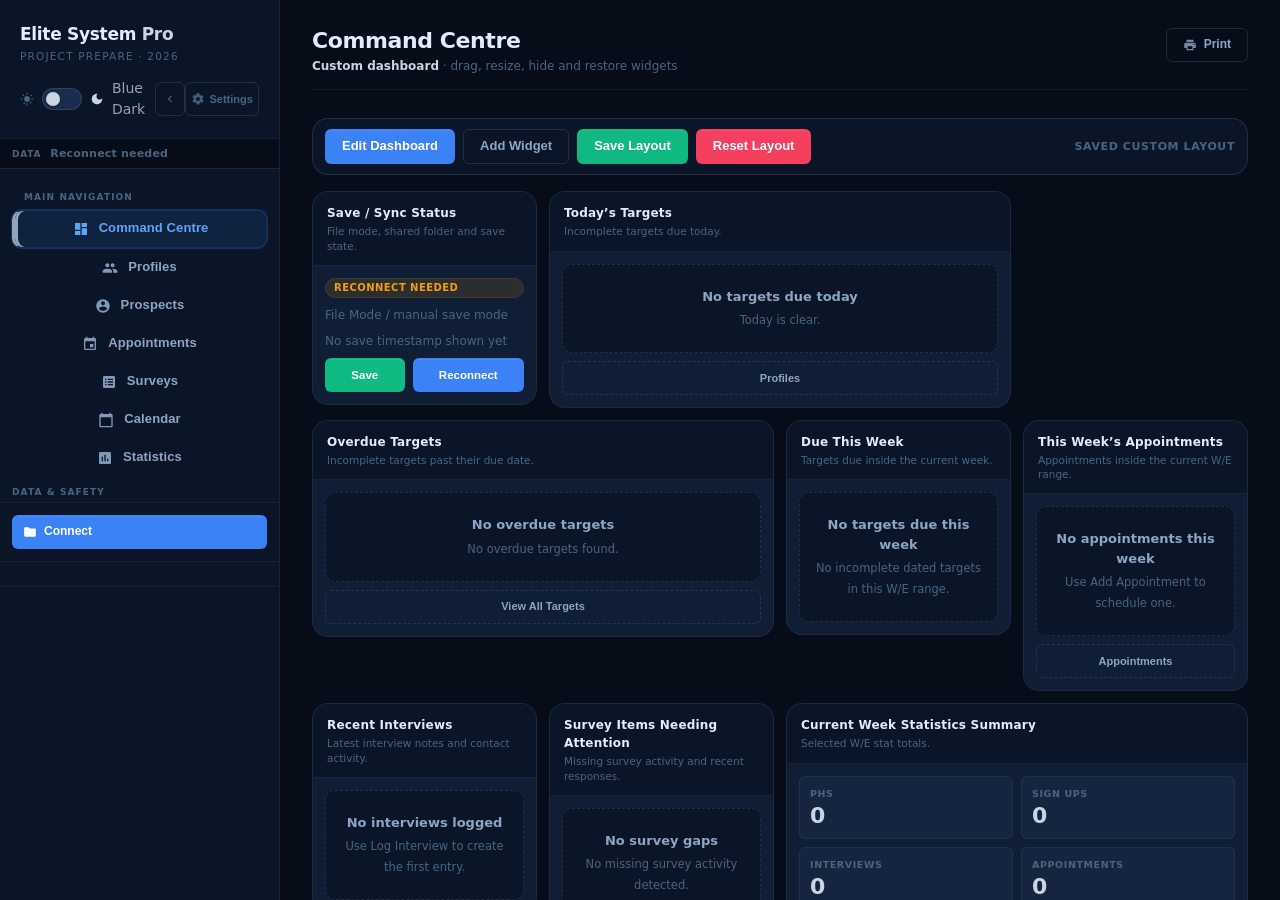
==== commit 002df25d: "Merge b66da4e3d1f837f784727b04d76a52eea3f0ac97 into 94fb8fc7571957bd9a312f4306592ffb3b9d06e2" ====
--- a/index.html
+++ b/index.html
@@ -1,3 +1,4 @@
+<!-- Baseline note: restored to current working lineage on 2026-05-24. -->
 <!DOCTYPE html>
 
 <html lang="en" data-theme="blue" data-tone="dark">
@@ -1006,6 +1007,7 @@
 /* ------------------------------------------
    CLASSIC 8-BIT MODE
 ------------------------------------------ */
+
 html[data-classic="true"] { --radius-sm:0px;--radius:0px;--radius-lg:0px;--radius-xl:0px; }
 html[data-classic="true"] body { font-family:'Courier New',Courier,monospace !important; }
 html[data-classic="true"] * { border-radius:0 !important; font-family:'Courier New',Courier,monospace !important; }
@@ -5117,6 +5119,7 @@
       <label>Maintenance Tools</label>
       <div style="display:grid;grid-template-columns:1fr;gap:8px;">
         <button onclick="hideSettings();showMassMergeModal();" class="btn-danger inline-icon-btn" style="justify-content:flex-start;"><svg class="icon"><use href="#i-merge"/></svg> Mass Merge Duplicates</button>
+        <button onclick="hideSettings();showBulkNotesImportModal();" class="btn-warning inline-icon-btn" style="justify-content:flex-start;"><svg class="icon"><use href="#i-upload"/></svg> Bulk Notes Import</button>
       </div>
     </div>
   </div>
@@ -5302,6 +5305,24 @@
 </div>
 
 <!-- Merge modal -->
+
+
+<div class="modal-overlay" id="bulkNotesModal" onclick="if(event.target===this)hideBulkNotesImportModal()">
+  <div class="modal-box" style="max-width:900px;">
+    <div class="modal-head"><h2>Bulk Notes Import</h2><button class="btn-ghost" onclick="hideBulkNotesImportModal()">Close</button></div>
+    <div class="modal-field"><label>Paste Data</label><div style="font-size:12px;color:var(--text-3);margin-bottom:6px;">Paste directly from Excel using Name + Note columns.</div><textarea id="bulkNotesInput" style="min-height:240px;" placeholder="John Smith	Called candidate and booked interview"></textarea></div>
+    <div class="modal-actions"><button class="btn-ghost" onclick="hideBulkNotesImportModal()">Cancel</button><button class="btn-primary" id="bulkNotesParseBtn" onclick="parseBulkNotesImport()">Parse</button></div>
+  </div>
+</div>
+
+<div class="modal-overlay" id="bulkNotesReviewModal" onclick="if(event.target===this)hideBulkNotesReviewModal()">
+  <div class="modal-box" style="max-width:1100px;max-height:90vh;display:flex;flex-direction:column;">
+    <div class="modal-head"><h2>Bulk Notes Review</h2><button class="btn-ghost" onclick="hideBulkNotesReviewModal()">Close</button></div>
+    <div id="bulkNotesSummary" style="font-size:12px;color:var(--text-3);margin-bottom:8px;"></div>
+    <div id="bulkNotesReviewBody" style="overflow:auto;max-height:66vh;padding-right:4px;"></div>
+    <div class="modal-actions" style="position:sticky;bottom:0;background:var(--panel);padding-top:8px;"><button class="btn-primary" onclick="finalizeBulkNotesImport()">Apply & Save</button></div>
+  </div>
+</div>
 
 <div class="modal-overlay" id="mergeModal" onclick="if(event.target===this)hideMergeModal()">
   <div class="modal-box">
@@ -8419,6 +8440,33 @@
   return q[dateStr]||0;
 }
 
+function getQuotaLineForWeek(stat,dateArr){
+  var qVals=dateArr.map(function(ds){return getQuotaForDay(stat,ds);});
+  var weekEnd=dateArr&&dateArr.length?dateArr[dateArr.length-1]:'';
+  var prevDays=weekEnd?getWeekDays(getPrevWE(weekEnd)):[];
+  for(var i=0;i<qVals.length;i++){
+    if(qVals[i]>0)continue;
+    var ds=dateArr[i];
+    var dow=new Date(ds+'T12:00:00').getDay();
+    var prevDay=prevDays[i];
+    var prevVal=prevDay?getQuotaForDay(stat,prevDay):0;
+    if(prevVal>0){qVals[i]=prevVal;continue;}
+    if(quotas&&quotas[stat]&&typeof quotas[stat]==='object'){
+      var dowVal=parseInt(quotas[stat][dow],10)||0;
+      if(dowVal>0)qVals[i]=dowVal;
+    }
+  }
+  var first=-1,last=0;
+  for(var j=0;j<qVals.length;j++){if(qVals[j]>0){first=j;break;}}
+  if(first<0)return qVals;
+  for(var k=0;k<first;k++)qVals[k]=qVals[first];
+  for(var m=0;m<qVals.length;m++){
+    if(qVals[m]>0)last=qVals[m];
+    else qVals[m]=last;
+  }
+  return qVals;
+}
+
 function setQuotasFromLastWeek(){
   var we=currentStatsWE||getCurrentWE();
   var prev=getPrevWE(we);
@@ -8694,34 +8742,50 @@
     if(!box)return;
     var cwD=cwDays.map(function(d){return getStatForDay(stat,d,we);});
     var lwD=lwDays.map(function(d){return getStatForDay(stat,d,lwe);});
-    var cT=0,cwT=cwD.map(function(v){cT+=v;return cT;});
+    var todayIso=toLocalISO(new Date());
+    var yDate=new Date(todayIso+'T00:00:00');yDate.setDate(yDate.getDate()-1);
+    var yesterdayIso=toLocalISO(yDate);
+    var isCurrentWeek=(String(we)===String(getCurrentWE()));
+    if(isCurrentWeek){
+      for(var ci=0;ci<cwDays.length;ci++){
+        if(cwDays[ci]>yesterdayIso)cwD[ci]=null;
+      }
+    }
+    var cT=0,cwT=cwD.map(function(v){if(v==null)return null;cT+=v;return cT;});
     var lT=0,lwT=lwD.map(function(v){lT+=v;return lT;});
-var qLine=cwDays.map(function(d){return getQuotaForDay(stat,d);});
+var qLine=getQuotaLineForWeek(stat,cwDays);
     var sc=calcScale(cwD.concat(cwT,lwD,lwT,qLine),{tight:isPrintMode});
     var w=box.offsetWidth||480,h=box.offsetHeight||260;
     var tP=isPrintMode?18:28,bP=isPrintMode?26:36,gH=h-tP-bP;
     var n=cwDays.length-1||1;
     var xs=w/n;
     var cy=function(v){var r=sc.maxV-sc.minV||1;return tP+gH*(1-Math.min(Math.max(v-sc.minV,0),r)/r);};
-    function mkLine(arr,col,dash,showLbls){
-      var pts='',ci='';
+    function mkLine(arr,col,dash,showLbls,bubble){
+      var svg='',seg=[],ci='';
+      function flush(){
+        if(seg.length<2){seg=[];return;}
+        svg+='<polyline points="'+seg.join(' ')+'" fill="none" stroke="'+col+'" stroke-width="2.5"'+(dash?' stroke-dasharray="6,3"':'')+' stroke-linejoin="round" stroke-linecap="round"/>';
+        seg=[];
+      }
       arr.forEach(function(v,i){
+        if(v==null){flush();return;}
         var x=(i*xs).toFixed(1),y=cy(v).toFixed(1);
-        pts+=x+','+y+' ';
+        seg.push(x+','+y);
         ci+='<circle cx="'+x+'" cy="'+y+'" r="4" fill="'+col+'"/>';
-        if(showLbls&&v>0)ci+='<text x="'+x+'" y="'+(parseFloat(y)-9)+'" text-anchor="middle" font-size="9" font-weight="700" fill="'+col+'">'+v+'</text>';
+        if(showLbls&&v>0){var yy=parseFloat(y);if(bubble){var tx=(parseFloat(x)-9).toFixed(1),ty=(yy-17).toFixed(1);ci+='<rect x="'+tx+'" y="'+ty+'" width="18" height="12" rx="6" fill="#ffffff" stroke="'+col+'" stroke-width="1"/>';ci+='<text x="'+x+'" y="'+(yy-8.5).toFixed(1)+'" text-anchor="middle" font-size="8" font-weight="700" fill="#111827">'+v+'</text>';}else{ci+='<text x="'+x+'" y="'+(yy-9)+'" text-anchor="middle" font-size="9" font-weight="700" fill="'+col+'">'+v+'</text>';}}
       });
-      return'<polyline points="'+pts+'" fill="none" stroke="'+col+'" stroke-width="2.5"'+(dash?' stroke-dasharray="6,3"':'')+' stroke-linejoin="round" stroke-linecap="round"/>'+ci;
+      flush();
+      return svg+ci;
     }
     var xl='';xLbls.forEach(function(lbl,i){xl+='<text x="'+(i*xs).toFixed(1)+'" y="'+(h-4)+'" text-anchor="end" font-size="8" fill="#64748b" transform="rotate(-35,'+(i*xs)+','+(h-4)+')">'+lbl+'</text>';});
     box.innerHTML='<div class="graph-axis" style="top:'+(tP-16)+'px">'+sc.maxV+'</div>'
       +'<div class="graph-axis" style="bottom:'+(bP-6)+'px">'+sc.minV+'</div>'
       +'<svg width="100%" height="100%" viewBox="0 0 '+w+' '+h+'" style="overflow:visible;">'
-+mkLine(qLine,'#60a5fa',false,true)
-      +mkLine(lwT,'#94a3b8',true,true)
-      +mkLine(lwD,'#94a3b8',false,true)
-      +mkLine(cwT,'#22c55e',true,true)
-      +mkLine(cwD,'#22c55e',false,true)
++mkLine(qLine,'#60a5fa',false,true,true)
+      +mkLine(lwT,'#94a3b8',true,true,true)
+      +mkLine(lwD,'#94a3b8',false,true,true)
+      +mkLine(cwT,'#22c55e',true,true,true)
+      +mkLine(cwD,'#22c55e',false,true,true)
 
       +xl+'</svg>';
   });
@@ -13979,6 +14043,9 @@
   finalCleanSidebarLabels();
   setTimeout(function(){initSidebarCollapsed();finalCleanSidebarLabels();},0);
 })();
+
+
+
 </script>
 
 <script>
@@ -15246,6 +15313,53 @@
       +'</div>';
   };
 })();
+
+var bulkNotesState={parsed:0,skipped:0,auto:0,conflicts:[],missing:[],busy:false};
+function showBulkNotesImportModal(){var m=document.getElementById('bulkNotesModal');if(!m)return;var inp=document.getElementById('bulkNotesInput');if(inp)inp.value='';m.classList.add('open');}
+function hideBulkNotesImportModal(){var m=document.getElementById('bulkNotesModal');if(m)m.classList.remove('open');}
+function hideBulkNotesReviewModal(){var m=document.getElementById('bulkNotesReviewModal');if(m)m.classList.remove('open');}
+function normalizeName(v){return String(v||'').replace(/\s+/g,' ').trim().toLowerCase();}
+function getPersonByExactName(name){var n=normalizeName(name),i;for(i=0;i<profiles.length;i++)if(normalizeName(profiles[i].fullName)===n)return {type:'profile',idx:i,item:profiles[i]};for(i=0;i<prospects.length;i++)if(normalizeName(prospects[i].fullName)===n)return {type:'prospect',idx:i,item:prospects[i]};return null;}
+function parseBulkNotesImport(){if(bulkNotesState.busy)return;bulkNotesState.busy=true;var btn=document.getElementById('bulkNotesParseBtn');if(btn)btn.disabled=true;var txt=(document.getElementById('bulkNotesInput').value||'');var lines=txt.split(/\r?\n/);var state={parsed:0,skipped:0,auto:0,conflicts:[],missing:[],busy:false};lines.forEach(function(line){if(!line||!line.trim()){state.skipped++;return;}var cols=line.split('\t');if(cols.length<2){state.skipped++;return;}var name=(cols[0]||'').trim();var note=cols.slice(1).join('\t').trim();if(!name||!note){state.skipped++;return;}state.parsed++;var hit=getPersonByExactName(name);if(!hit){state.missing.push({name:name,note:note,choice:'prospect',done:false,assignName:name,status:''});return;}if(!hit.item.data)hit.item.data={};var cur=(hit.item.data.NOTE||'').toString();if(!cur.trim()){hit.item.data.NOTE=note;state.auto++;markDirty(hit.item.fullName||name);return;}state.conflicts.push({name:name,type:hit.type,idx:hit.idx,newNote:note,oldNote:cur,resolution:''});});bulkNotesState=state;if(btn)btn.disabled=false;bulkNotesState.busy=false;hideBulkNotesImportModal();renderBulkNotesReview();}
+function renderBulkNotesReview(){var m=document.getElementById('bulkNotesReviewModal');if(!m)return;var b=document.getElementById('bulkNotesReviewBody');var sm=document.getElementById('bulkNotesSummary');sm.textContent='Parsed rows: '+bulkNotesState.parsed+' · Auto-imported: '+bulkNotesState.auto+' · Conflicts: '+bulkNotesState.conflicts.length+' · Missing people: '+bulkNotesState.missing.length+' · Skipped rows: '+bulkNotesState.skipped;var html='';html+='<div class="section-head"><h2>Auto-Imported</h2><span class="count">'+bulkNotesState.auto+' notes automatically imported</span></div>';html+='<div class="section-head" style="margin-top:10px;"><h2>Conflict Review</h2><div style="display:flex;gap:6px;"><button class="btn-warning" onclick="bulkResolveAllConflicts(\'replace\')">Replace All</button><button class="btn-ghost" onclick="bulkResolveAllConflicts(\'skip\')">Skip All</button></div></div>';if(!bulkNotesState.conflicts.length)html+='<div class="iv-empty">No conflicts.</div>';bulkNotesState.conflicts.forEach(function(c,i){html+='<div class="field-box" style="margin-bottom:8px;"><div style="display:flex;justify-content:space-between;gap:8px;align-items:center;"><strong>'+escHtml(c.name)+'</strong><span class="ux-chip">'+(c.type==='profile'?'Profile':'Prospect')+'</span></div><div style="font-size:11px;color:var(--text-3);margin-top:4px;">Current note</div><div style="white-space:pre-wrap;">'+escHtml(c.oldNote||'')+'</div><div style="font-size:11px;color:var(--text-3);margin-top:6px;">Imported note</div><div style="white-space:pre-wrap;">'+escHtml(c.newNote||'')+'</div><div style="display:flex;gap:6px;margin-top:8px;"><button class="btn-warning" onclick="bulkResolveConflict('+i+',\'replace\')">Replace</button><button class="btn-ghost" onclick="bulkResolveConflict('+i+',\'skip\')">Skip</button>'+(c.resolution?'<span class="ux-chip" style="margin-left:6px;">'+(c.resolution==='replace'?'Replace confirmed':'Skipped')+'</span>':'')+'</div></div>';});html+='<div class="section-head" style="margin-top:10px;"><h2>Missing People</h2><div style="display:flex;gap:6px;"><button class="btn-primary" onclick="bulkAddAllMissing(\'prospect\')">Add All As Prospects</button><button class="btn-primary" onclick="bulkAddAllMissing(\'profile\')">Add All As Profiles</button><button class="btn-ghost" onclick="bulkSkipAllMissing()">Skip All</button></div></div>';if(!bulkNotesState.missing.length)html+='<div class="iv-empty">No missing people.</div>';bulkNotesState.missing.forEach(function(x,i){html+='<div class="field-box" style="margin-bottom:8px;"><strong>'+escHtml(x.name)+'</strong><div style="white-space:pre-wrap;color:var(--text-2);margin:4px 0;">'+escHtml(x.note)+'</div><div style="display:flex;gap:6px;align-items:center;flex-wrap:wrap;"><div class="paste-name-cell" style="min-width:220px;flex:1;"><input id="bnmi_'+i+'" type="text" value="'+surveyEscapeValue(x.assignName||x.name)+'" oninput="bulkMissingNameInput('+i+',this.value);bulkMissingNameSuggest('+i+',this.value)" onfocus="bulkMissingNameSuggest('+i+',this.value)" onblur="setTimeout(function(){var b=document.getElementById('bnms_'+i);if(b)b.style.display='none';},200)" placeholder="Assign to existing or new name"><div class="prospect-suggest" id="bnms_'+i+'" style="display:none;"></div></div><select id="bnm_'+i+'"><option value="prospect"'+(x.choice==='prospect'?' selected':'')+'>Add as Prospect</option><option value="profile"'+(x.choice==='profile'?' selected':'')+'>Add as Profile</option></select><button class="btn-primary" onclick="bulkAddMissing('+i+')">Add</button><button class="btn-ghost" onclick="bulkSkipMissing('+i+')">Skip</button>'+(x.status?'<span class="ux-chip">'+escHtml(x.status)+'</span>':'')+'</div></div>';});b.innerHTML=html;m.classList.add('open');}
+function bulkResolveConflict(i,a){if(!bulkNotesState.conflicts[i])return;bulkNotesState.conflicts[i].resolution=a;renderBulkNotesReview();}
+function bulkResolveAllConflicts(a){bulkNotesState.conflicts.forEach(function(c){c.resolution=a;});renderBulkNotesReview();}
+
+function bulkMissingNameInput(i,v){var x=bulkNotesState.missing[i];if(!x||x.done)return;x.assignName=v;}
+
+function bulkMissingNameSuggest(i,val){
+  var x=bulkNotesState.missing[i];if(!x||x.done)return;
+  x.assignName=val;
+  var box=document.getElementById('bnms_'+i);if(!box)return;
+  var v=String(val||'').trim().toLowerCase();
+  if(!v){box.style.display='none';box.innerHTML='';return;}
+  var all=[];profiles.forEach(function(p){all.push({name:p.fullName,type:'Profile'});});prospects.forEach(function(p){all.push({name:p.fullName,type:'Prospect'});});
+  var seen={},hits=[];
+  all.forEach(function(it){var n=String(it.name||'');if(!n)return;var k=n.toLowerCase();if(seen[k])return;seen[k]=1;if(k.indexOf(v)>=0)hits.push(it);});
+  if(!hits.length){box.style.display='none';box.innerHTML='';return;}
+  hits.sort(function(a,b){return a.name.localeCompare(b.name);});
+  box.innerHTML=hits.slice(0,16).map(function(it){return '<div class="prospect-suggest-item" onmousedown="event.preventDefault();bulkMissingNamePick('+i+',\''+jsQ(it.name)+'\')"><div class="survey-name-result"><span>'+escHtml(it.name)+'</span><span class="survey-pill">'+it.type+'</span></div></div>';}).join('');
+  box.style.display='block';
+}
+function bulkMissingNamePick(i,name){var x=bulkNotesState.missing[i];if(!x||x.done)return;name=jsD(name);x.assignName=name;var inp=document.getElementById('bnmi_'+i);if(inp)inp.value=name;var box=document.getElementById('bnms_'+i);if(box){box.style.display='none';box.innerHTML='';}}
+
+function bulkApplyToExistingFromMissing(x){
+  var hit=getPersonByExactName(x.assignName||x.name); if(!hit)return false;
+  if(!hit.item.data)hit.item.data={};
+  var cur=(hit.item.data.NOTE||'').toString();
+  if(!cur.trim()){hit.item.data.NOTE=x.note;markDirty(hit.item.fullName||x.assignName||x.name);x.done=true;x.status='Applied to existing';return true;}
+  bulkNotesState.conflicts.push({name:hit.item.fullName||x.assignName||x.name,type:hit.type,idx:hit.idx,newNote:x.note,oldNote:cur,resolution:''});
+  x.done=true;x.status='Moved to conflicts';
+  return true;
+}
+
+function makeImportedPerson(name,note){var data={};SCHEMA.forEach(function(k){data[k]=k==='ORG?'?'ABE':'';});data.NOTE=note;return {fullName:name,data:data,targets:[],recruiter:'TBA'};}
+function bulkAddMissing(i){var x=bulkNotesState.missing[i];if(!x||x.done)return;if(bulkApplyToExistingFromMissing(x)){renderBulkNotesReview();return;}var sel=document.getElementById('bnm_'+i);var mode=sel?sel.value:(x.choice||'prospect');var nm=(x.assignName||x.name||'').trim()||x.name;if(mode==='profile')profiles.push(makeImportedPerson(nm,x.note));else prospects.push(makeImportedPerson(nm,x.note));markDirty(nm);x.done=true;x.status='Added new';renderBulkNotesReview();}
+function bulkSkipMissing(i){var x=bulkNotesState.missing[i];if(!x)return;x.done=true;renderBulkNotesReview();}
+function bulkAddAllMissing(mode){bulkNotesState.missing.forEach(function(x){if(x.done)return;if(bulkApplyToExistingFromMissing(x))return;var nm=(x.assignName||x.name||'').trim()||x.name;if(mode==='profile')profiles.push(makeImportedPerson(nm,x.note));else prospects.push(makeImportedPerson(nm,x.note));markDirty(nm);x.done=true;x.status='Added new';});renderBulkNotesReview();}
+function bulkSkipAllMissing(){bulkNotesState.missing.forEach(function(x){x.done=true;});renderBulkNotesReview();}
+function finalizeBulkNotesImport(){bulkNotesState.conflicts.forEach(function(c){if(c.resolution!=='replace')return;var list=c.type==='profile'?profiles:prospects;var p=list[c.idx];if(!p)return;if(!p.data)p.data={};p.data.NOTE=c.newNote;markDirty(p.fullName||c.name);});autoSave();if(currentMode==='profiles')showGlobalDashboard();else if(currentMode==='prospects')showProspectDashboard();hideBulkNotesReviewModal();}
+
 </script>
 
 <script id="ELITE_PP_INTERVIEW_NOTES_GRAPH_PATCH">
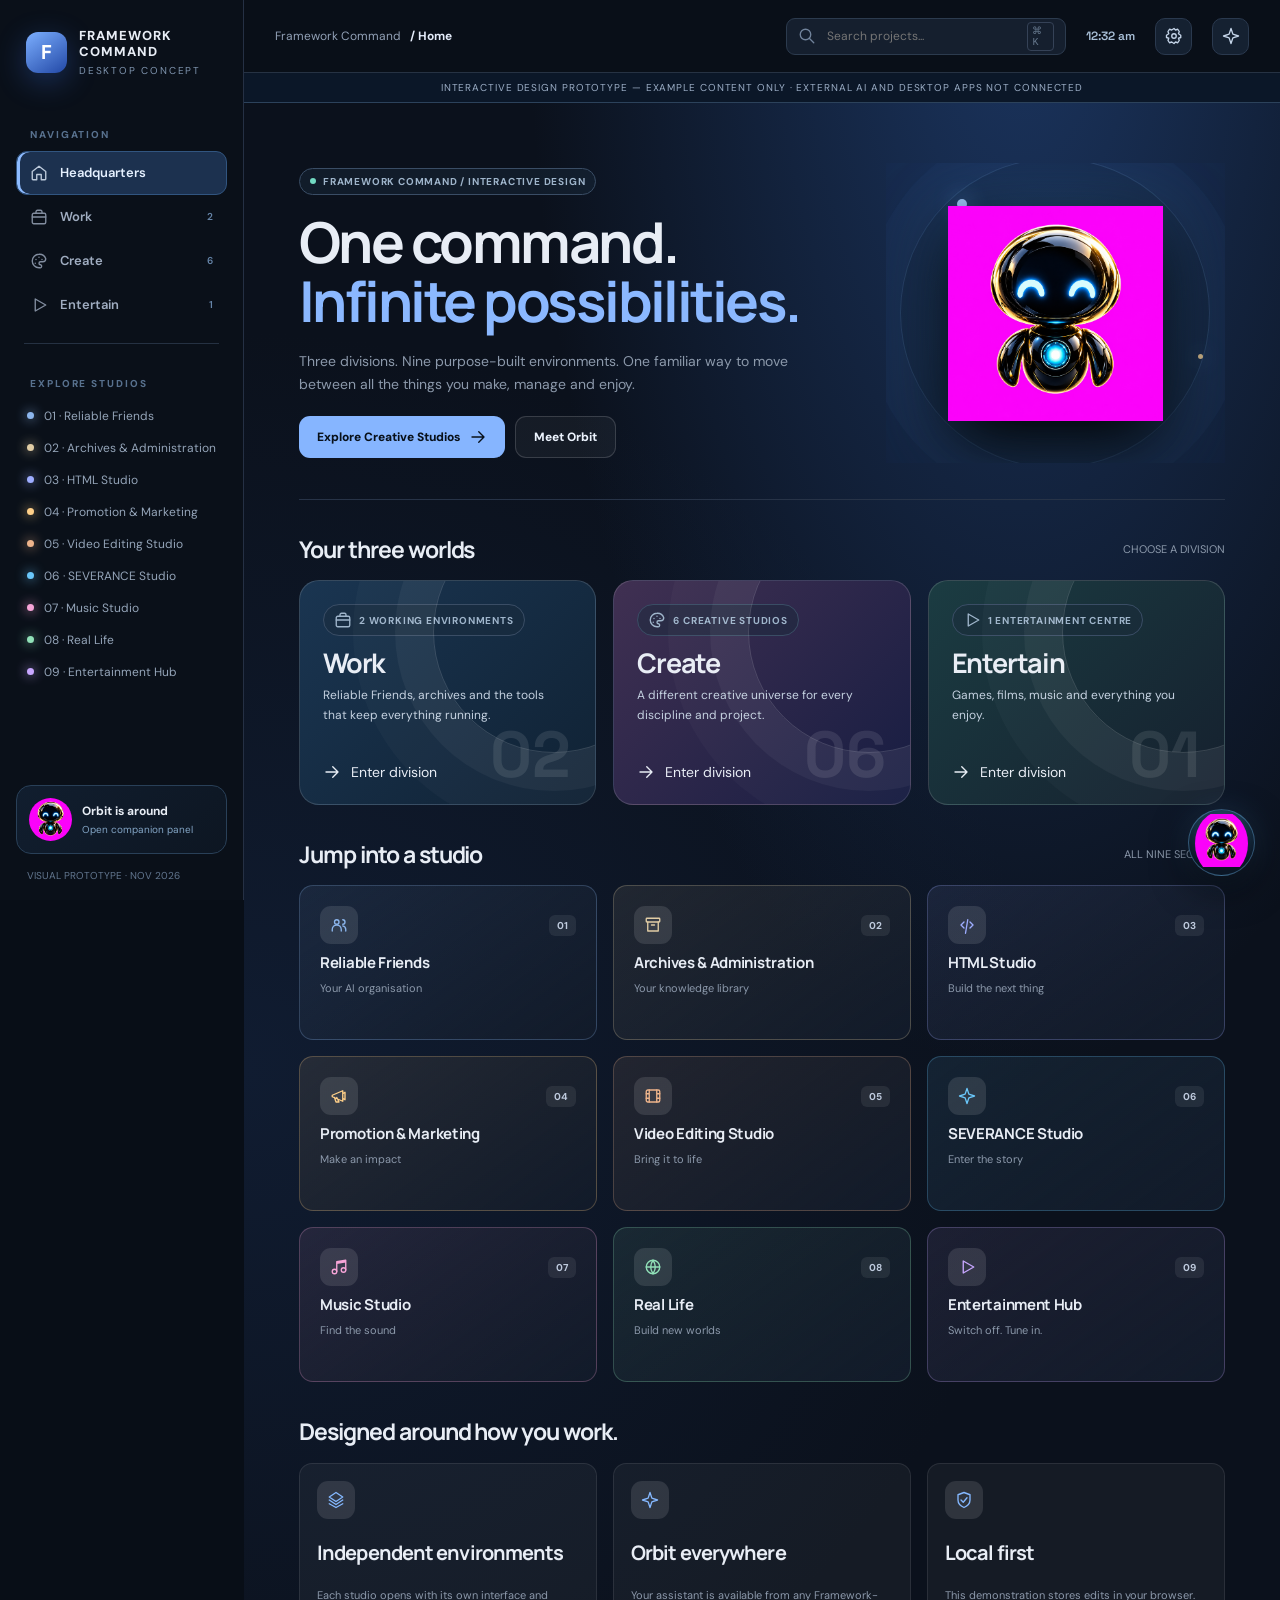
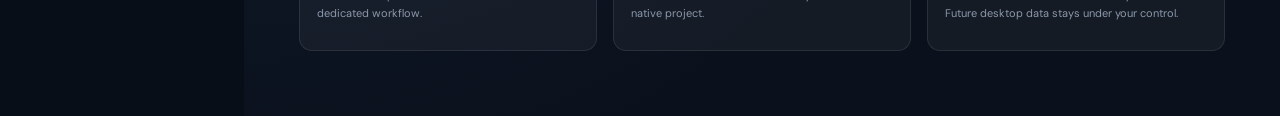
==== commit ad0a0fbb: "Publish Framework Command nine-studio interactive website; preserve previous Elite homepage" ====
--- a/index.html
+++ b/index.html
@@ -1,16495 +1,18 @@
-<!-- Baseline note: restored to current working lineage on 2026-05-24. -->
-<!DOCTYPE html>
-
-<html lang="en" data-theme="blue" data-tone="dark">
-
+<!doctype html>
+<html lang="en">
 <head>
-
-<meta charset="UTF-8">
-
-<meta name="viewport" content="width=device-width, initial-scale=1.0">
-
-<title>Elite System Pro</title>
-
-<style>
-
-/* ------------------------------------------
-   DESIGN TOKENS
------------------------------------------- */
-
-/* ------------------------------------------
-   BLUE THEME — Dark
------------------------------------------- */
-html[data-theme="blue"][data-tone="dark"] {
-  --bg: #060d18;
-  --surface: #0a1628;
-  --panel: #0f1e35;
-  --card: #152540;
-  --raised: #1a2d4f;
-  --hover: #1e345c;
-  --accent: #3b82f6;
-  --accent-light: #60a5fa;
-  --accent-dim: rgba(59,130,246,.12);
-  --accent-glow: rgba(59,130,246,.25);
-  --trim: #94a3b8;
-  --trim-light: #cbd5e1;
-  --trim-dim: rgba(148,163,184,.15);
-  --success: #10b981;
-  --success-dim: rgba(16,185,129,.12);
-  --danger: #f43f5e;
-  --danger-dim: rgba(244,63,94,.12);
-  --warning: #f59e0b;
-  --warning-dim: rgba(245,158,11,.12);
-  --purple: #8b5cf6;
-  --purple-dim: rgba(139,92,246,.15);
-  --text: #e2ecff;
-  --text-2: #8da4c4;
-  --text-3: #4a6480;
-  --border: rgba(148,163,184,.09);
-  --border-2: rgba(148,163,184,.18);
-  --radius-sm: 6px;
-  --radius: 10px;
-  --radius-lg: 16px;
-  --radius-xl: 20px;
-  --shadow: 0 4px 24px rgba(0,0,0,.5);
-  --shadow-sm: 0 2px 8px rgba(0,0,0,.35);
-}
-
-/* ------------------------------------------
-   EVERGREEN THEME — Light
------------------------------------------- */
-html[data-theme="evergreen"][data-tone="light"] {
-  --bg: #f2f8f0;
-  --surface: #ffffff;
-  --panel: #e9f3e6;
-  --card: #ddecd9;
-  --raised: #cfe3ca;
-  --hover: #c1d9bb;
-  --accent: #1a6b38;
-  --accent-light: #218a48;
-  --accent-dim: rgba(26,107,56,.10);
-  --accent-glow: rgba(26,107,56,.22);
-  --trim: #9a6f00;
-  --trim-light: #c49100;
-  --trim-dim: rgba(154,111,0,.13);
-  --success: #166534;
-  --success-dim: rgba(22,101,52,.12);
-  --danger: #dc2626;
-  --danger-dim: rgba(220,38,38,.10);
-  --warning: #b45309;
-  --warning-dim: rgba(180,83,9,.12);
-  --purple: #6d28d9;
-  --purple-dim: rgba(109,40,217,.12);
-  --text: #172b1b;
-  --text-2: #2d5a37;
-  --text-3: #5a7c60;
-  --border: rgba(0,0,0,.09);
-  --border-2: rgba(0,0,0,.16);
-  --radius-sm: 6px;
-  --radius: 10px;
-  --radius-lg: 16px;
-  --radius-xl: 20px;
-  --shadow: 0 4px 24px rgba(0,0,0,.08);
-  --shadow-sm: 0 2px 8px rgba(0,0,0,.05);
-}
-
-/* ------------------------------------------
-   BLUE THEME — Light
------------------------------------------- */
-html[data-theme="blue"][data-tone="light"] {
-  --bg: #eff6ff;
-  --surface: #ffffff;
-  --panel: #dbeafe;
-  --card: #cfe0fb;
-  --raised: #bdd4f7;
-  --hover: #a8c6f3;
-  --accent: #1d4ed8;
-  --accent-light: #2563eb;
-  --accent-dim: rgba(29,78,216,.10);
-  --accent-glow: rgba(37,99,235,.20);
-  --trim: #64748b;
-  --trim-light: #94a3b8;
-  --trim-dim: rgba(100,116,139,.14);
-  --success: #15803d;
-  --success-dim: rgba(21,128,61,.12);
-  --danger: #dc2626;
-  --danger-dim: rgba(220,38,38,.10);
-  --warning: #b45309;
-  --warning-dim: rgba(180,83,9,.12);
-  --purple: #7c3aed;
-  --purple-dim: rgba(124,58,237,.12);
-  --text: #0f172a;
-  --text-2: #35507a;
-  --text-3: #64748b;
-  --border: rgba(15,23,42,.08);
-  --border-2: rgba(15,23,42,.14);
-  --radius-sm: 6px;
-  --radius: 10px;
-  --radius-lg: 16px;
-  --radius-xl: 20px;
-  --shadow: 0 4px 24px rgba(0,0,0,.08);
-  --shadow-sm: 0 2px 8px rgba(0,0,0,.05);
-}
-
-/* ------------------------------------------
-   EVERGREEN THEME — Dark
------------------------------------------- */
-html[data-theme="evergreen"][data-tone="dark"] {
-  --bg: #07110c;
-  --surface: #0c1a14;
-  --panel: #11261c;
-  --card: #183225;
-  --raised: #1e3d2c;
-  --hover: #264936;
-  --accent: #2f855a;
-  --accent-light: #48bb78;
-  --accent-dim: rgba(72,187,120,.14);
-  --accent-glow: rgba(72,187,120,.26);
-  --trim: #c2a24a;
-  --trim-light: #e7c96a;
-  --trim-dim: rgba(194,162,74,.18);
-  --success: #22c55e;
-  --success-dim: rgba(34,197,94,.12);
-  --danger: #f43f5e;
-  --danger-dim: rgba(244,63,94,.12);
-  --warning: #f59e0b;
-  --warning-dim: rgba(245,158,11,.12);
-  --purple: #8b5cf6;
-  --purple-dim: rgba(139,92,246,.15);
-  --text: #eaf8ef;
-  --text-2: #9ac2a4;
-  --text-3: #557565;
-  --border: rgba(194,162,74,.10);
-  --border-2: rgba(194,162,74,.20);
-  --radius-sm: 6px;
-  --radius: 10px;
-  --radius-lg: 16px;
-  --radius-xl: 20px;
-  --shadow: 0 4px 24px rgba(0,0,0,.55);
-  --shadow-sm: 0 2px 8px rgba(0,0,0,.35);
-}
-
-/* ------------------------------------------
-   BLACK / WHITE THEME — Dark
------------------------------------------- */
-html[data-theme="blackwhite"][data-tone="dark"] {
-  --bg: #050505;
-  --surface: #0e0e0e;
-  --panel: #161616;
-  --card: #1d1d1d;
-  --raised: #272727;
-  --hover: #2f2f2f;
-  --accent: #f5f5f5;
-  --accent-light: #ffffff;
-  --accent-dim: rgba(255,255,255,.10);
-  --accent-glow: rgba(255,255,255,.18);
-  --trim: #a3a3a3;
-  --trim-light: #d4d4d4;
-  --trim-dim: rgba(163,163,163,.16);
-  --success: #22c55e;
-  --success-dim: rgba(34,197,94,.12);
-  --danger: #f43f5e;
-  --danger-dim: rgba(244,63,94,.12);
-  --warning: #f59e0b;
-  --warning-dim: rgba(245,158,11,.12);
-  --purple: #a855f7;
-  --purple-dim: rgba(168,85,247,.14);
-  --text: #f5f5f5;
-  --text-2: #bdbdbd;
-  --text-3: #737373;
-  --border: rgba(255,255,255,.08);
-  --border-2: rgba(255,255,255,.16);
-  --radius-sm: 6px;
-  --radius: 10px;
-  --radius-lg: 16px;
-  --radius-xl: 20px;
-  --shadow: 0 4px 24px rgba(0,0,0,.70);
-  --shadow-sm: 0 2px 8px rgba(0,0,0,.45);
-}
-
-/* ------------------------------------------
-   BLACK / WHITE THEME — Light
------------------------------------------- */
-html[data-theme="blackwhite"][data-tone="light"] {
-  --bg: #fafafa;
-  --surface: #ffffff;
-  --panel: #f3f4f6;
-  --card: #e5e7eb;
-  --raised: #d6d9df;
-  --hover: #c9cfd8;
-  --accent: #111111;
-  --accent-light: #000000;
-  --accent-dim: rgba(17,17,17,.10);
-  --accent-glow: rgba(17,17,17,.18);
-  --trim: #4b5563;
-  --trim-light: #111827;
-  --trim-dim: rgba(75,85,99,.14);
-  --success: #166534;
-  --success-dim: rgba(22,101,52,.12);
-  --danger: #dc2626;
-  --danger-dim: rgba(220,38,38,.10);
-  --warning: #b45309;
-  --warning-dim: rgba(180,83,9,.12);
-  --purple: #7c3aed;
-  --purple-dim: rgba(124,58,237,.12);
-  --text: #111827;
-  --text-2: #4b5563;
-  --text-3: #6b7280;
-  --border: rgba(17,24,39,.08);
-  --border-2: rgba(17,24,39,.14);
-  --radius-sm: 6px;
-  --radius: 10px;
-  --radius-lg: 16px;
-  --radius-xl: 20px;
-  --shadow: 0 4px 24px rgba(0,0,0,.08);
-  --shadow-sm: 0 2px 8px rgba(0,0,0,.05);
-}
-
-/* ------------------------------------------
-   AURORA THEME — Dark
------------------------------------------- */
-html[data-theme="aurora"][data-tone="dark"] {
-  --bg: #061514;
-  --surface: #0b1f1d;
-  --panel: #112a27;
-  --card: #163632;
-  --raised: #1d443f;
-  --hover: #23534d;
-  --accent: #14b8a6;
-  --accent-light: #2dd4bf;
-  --accent-dim: rgba(20,184,166,.15);
-  --accent-glow: rgba(45,212,191,.26);
-  --trim: #a3e635;
-  --trim-light: #d9f99d;
-  --trim-dim: rgba(163,230,53,.18);
-  --success: #22c55e;
-  --success-dim: rgba(34,197,94,.12);
-  --danger: #f43f5e;
-  --danger-dim: rgba(244,63,94,.12);
-  --warning: #f59e0b;
-  --warning-dim: rgba(245,158,11,.12);
-  --purple: #8b5cf6;
-  --purple-dim: rgba(139,92,246,.15);
-  --text: #e6fff9;
-  --text-2: #8cc9bf;
-  --text-3: #4c7f78;
-  --border: rgba(163,230,53,.10);
-  --border-2: rgba(45,212,191,.20);
-  --radius-sm: 6px;
-  --radius: 10px;
-  --radius-lg: 16px;
-  --radius-xl: 20px;
-  --shadow: 0 4px 24px rgba(0,0,0,.60);
-  --shadow-sm: 0 2px 8px rgba(0,0,0,.40);
-}
-
-/* ------------------------------------------
-   AURORA THEME — Light
------------------------------------------- */
-html[data-theme="aurora"][data-tone="light"] {
-  --bg: #f2fffc;
-  --surface: #ffffff;
-  --panel: #ddfbf5;
-  --card: #ccf5ee;
-  --raised: #b7ede4;
-  --hover: #9ce4d8;
-  --accent: #0f766e;
-  --accent-light: #0d9488;
-  --accent-dim: rgba(15,118,110,.10);
-  --accent-glow: rgba(13,148,136,.20);
-  --trim: #65a30d;
-  --trim-light: #84cc16;
-  --trim-dim: rgba(101,163,13,.14);
-  --success: #15803d;
-  --success-dim: rgba(21,128,61,.12);
-  --danger: #dc2626;
-  --danger-dim: rgba(220,38,38,.10);
-  --warning: #b45309;
-  --warning-dim: rgba(180,83,9,.12);
-  --purple: #7c3aed;
-  --purple-dim: rgba(124,58,237,.12);
-  --text: #123b39;
-  --text-2: #406866;
-  --text-3: #6c9693;
-  --border: rgba(0,0,0,.08);
-  --border-2: rgba(0,0,0,.14);
-  --radius-sm: 6px;
-  --radius: 10px;
-  --radius-lg: 16px;
-  --radius-xl: 20px;
-  --shadow: 0 4px 24px rgba(0,0,0,.08);
-  --shadow-sm: 0 2px 8px rgba(0,0,0,.05);
-}
-
-/* ------------------------------------------
-   EMBER THEME — Dark
------------------------------------------- */
-html[data-theme="ember"][data-tone="dark"] {
-  --bg: #150906;
-  --surface: #1d0c08;
-  --panel: #28110a;
-  --card: #34170d;
-  --raised: #411d11;
-  --hover: #502515;
-  --accent: #ea580c;
-  --accent-light: #fb923c;
-  --accent-dim: rgba(234,88,12,.15);
-  --accent-glow: rgba(251,146,60,.28);
-  --trim: #facc15;
-  --trim-light: #fde68a;
-  --trim-dim: rgba(250,204,21,.18);
-  --success: #22c55e;
-  --success-dim: rgba(34,197,94,.12);
-  --danger: #f43f5e;
-  --danger-dim: rgba(244,63,94,.12);
-  --warning: #f59e0b;
-  --warning-dim: rgba(245,158,11,.12);
-  --purple: #c084fc;
-  --purple-dim: rgba(192,132,252,.15);
-  --text: #fff1e8;
-  --text-2: #d8a084;
-  --text-3: #8a5d46;
-  --border: rgba(250,204,21,.10);
-  --border-2: rgba(234,88,12,.20);
-  --radius-sm: 6px;
-  --radius: 10px;
-  --radius-lg: 16px;
-  --radius-xl: 20px;
-  --shadow: 0 4px 24px rgba(0,0,0,.60);
-  --shadow-sm: 0 2px 8px rgba(0,0,0,.40);
-}
-
-/* ------------------------------------------
-   EMBER THEME — Light
------------------------------------------- */
-html[data-theme="ember"][data-tone="light"] {
-  --bg: #fff7f2;
-  --surface: #ffffff;
-  --panel: #ffe8da;
-  --card: #ffd9c2;
-  --raised: #ffc7a5;
-  --hover: #ffb585;
-  --accent: #c2410c;
-  --accent-light: #ea580c;
-  --accent-dim: rgba(194,65,12,.10);
-  --accent-glow: rgba(234,88,12,.20);
-  --trim: #ca8a04;
-  --trim-light: #eab308;
-  --trim-dim: rgba(202,138,4,.14);
-  --success: #15803d;
-  --success-dim: rgba(21,128,61,.12);
-  --danger: #dc2626;
-  --danger-dim: rgba(220,38,38,.10);
-  --warning: #b45309;
-  --warning-dim: rgba(180,83,9,.12);
-  --purple: #9333ea;
-  --purple-dim: rgba(147,51,234,.12);
-  --text: #4a1f0a;
-  --text-2: #875838;
-  --text-3: #b57f61;
-  --border: rgba(0,0,0,.08);
-  --border-2: rgba(0,0,0,.14);
-  --radius-sm: 6px;
-  --radius: 10px;
-  --radius-lg: 16px;
-  --radius-xl: 20px;
-  --shadow: 0 4px 24px rgba(0,0,0,.08);
-  --shadow-sm: 0 2px 8px rgba(0,0,0,.05);
-}
-
-/* ------------------------------------------
-   SLATE THEME — Dark
------------------------------------------- */
-html[data-theme="slate"][data-tone="dark"] {
-  --bg: #0b1220;
-  --surface: #111827;
-  --panel: #172133;
-  --card: #1f2a40;
-  --raised: #28344f;
-  --hover: #32405e;
-  --accent: #64748b;
-  --accent-light: #94a3b8;
-  --accent-dim: rgba(100,116,139,.15);
-  --accent-glow: rgba(148,163,184,.25);
-  --trim: #38bdf8;
-  --trim-light: #7dd3fc;
-  --trim-dim: rgba(56,189,248,.18);
-  --success: #10b981;
-  --success-dim: rgba(16,185,129,.12);
-  --danger: #f43f5e;
-  --danger-dim: rgba(244,63,94,.12);
-  --warning: #f59e0b;
-  --warning-dim: rgba(245,158,11,.12);
-  --purple: #8b5cf6;
-  --purple-dim: rgba(139,92,246,.15);
-  --text: #e6edf8;
-  --text-2: #9aabc2;
-  --text-3: #607086;
-  --border: rgba(148,163,184,.10);
-  --border-2: rgba(148,163,184,.20);
-  --radius-sm: 6px;
-  --radius: 10px;
-  --radius-lg: 16px;
-  --radius-xl: 20px;
-  --shadow: 0 4px 24px rgba(0,0,0,.60);
-  --shadow-sm: 0 2px 8px rgba(0,0,0,.40);
-}
-
-/* ------------------------------------------
-   SLATE THEME — Light
------------------------------------------- */
-html[data-theme="slate"][data-tone="light"] {
-  --bg: #f5f7fb;
-  --surface: #ffffff;
-  --panel: #e7ecf4;
-  --card: #d7deea;
-  --raised: #c5cfdf;
-  --hover: #b4c1d5;
-  --accent: #475569;
-  --accent-light: #64748b;
-  --accent-dim: rgba(71,85,105,.10);
-  --accent-glow: rgba(100,116,139,.18);
-  --trim: #0284c7;
-  --trim-light: #38bdf8;
-  --trim-dim: rgba(2,132,199,.14);
-  --success: #15803d;
-  --success-dim: rgba(21,128,61,.12);
-  --danger: #dc2626;
-  --danger-dim: rgba(220,38,38,.10);
-  --warning: #b45309;
-  --warning-dim: rgba(180,83,9,.12);
-  --purple: #7c3aed;
-  --purple-dim: rgba(124,58,237,.12);
-  --text: #1e293b;
-  --text-2: #526072;
-  --text-3: #728197;
-  --border: rgba(0,0,0,.08);
-  --border-2: rgba(0,0,0,.14);
-  --radius-sm: 6px;
-  --radius: 10px;
-  --radius-lg: 16px;
-  --radius-xl: 20px;
-  --shadow: 0 4px 24px rgba(0,0,0,.08);
-  --shadow-sm: 0 2px 8px rgba(0,0,0,.05);
-}
-
-/* ------------------------------------------
-   ORCHID THEME — Dark
------------------------------------------- */
-html[data-theme="orchid"][data-tone="dark"] {
-  --bg: #14091c;
-  --surface: #1b0f26;
-  --panel: #241433;
-  --card: #2f1b42;
-  --raised: #3b2353;
-  --hover: #472c64;
-  --accent: #a855f7;
-  --accent-light: #c084fc;
-  --accent-dim: rgba(168,85,247,.15);
-  --accent-glow: rgba(192,132,252,.28);
-  --trim: #f472b6;
-  --trim-light: #f9a8d4;
-  --trim-dim: rgba(244,114,182,.18);
-  --success: #10b981;
-  --success-dim: rgba(16,185,129,.12);
-  --danger: #f43f5e;
-  --danger-dim: rgba(244,63,94,.12);
-  --warning: #f59e0b;
-  --warning-dim: rgba(245,158,11,.12);
-  --purple: #a855f7;
-  --purple-dim: rgba(168,85,247,.15);
-  --text: #faebff;
-  --text-2: #d0a4de;
-  --text-3: #8a6096;
-  --border: rgba(244,114,182,.10);
-  --border-2: rgba(192,132,252,.20);
-  --radius-sm: 6px;
-  --radius: 10px;
-  --radius-lg: 16px;
-  --radius-xl: 20px;
-  --shadow: 0 4px 24px rgba(0,0,0,.60);
-  --shadow-sm: 0 2px 8px rgba(0,0,0,.40);
-}
-
-/* ------------------------------------------
-   ORCHID THEME — Light
------------------------------------------- */
-html[data-theme="orchid"][data-tone="light"] {
-  --bg: #fff6ff;
-  --surface: #ffffff;
-  --panel: #f8e6ff;
-  --card: #f0d6ff;
-  --raised: #e6c3fb;
-  --hover: #dbadf7;
-  --accent: #9333ea;
-  --accent-light: #a855f7;
-  --accent-dim: rgba(147,51,234,.10);
-  --accent-glow: rgba(168,85,247,.20);
-  --trim: #db2777;
-  --trim-light: #f472b6;
-  --trim-dim: rgba(219,39,119,.14);
-  --success: #15803d;
-  --success-dim: rgba(21,128,61,.12);
-  --danger: #dc2626;
-  --danger-dim: rgba(220,38,38,.10);
-  --warning: #b45309;
-  --warning-dim: rgba(180,83,9,.12);
-  --purple: #9333ea;
-  --purple-dim: rgba(147,51,234,.12);
-  --text: #4b1d63;
-  --text-2: #815298;
-  --text-3: #ad78be;
-  --border: rgba(0,0,0,.08);
-  --border-2: rgba(0,0,0,.14);
-  --radius-sm: 6px;
-  --radius: 10px;
-  --radius-lg: 16px;
-  --radius-xl: 20px;
-  --shadow: 0 4px 24px rgba(0,0,0,.08);
-  --shadow-sm: 0 2px 8px rgba(0,0,0,.05);
-}
-
-/* ------------------------------------------
-   COPPER THEME — Dark
------------------------------------------- */
-html[data-theme="copper"][data-tone="dark"] {
-  --bg: #140c08;
-  --surface: #1d120d;
-  --panel: #281912;
-  --card: #342119;
-  --raised: #412a20;
-  --hover: #503327;
-  --accent: #b45309;
-  --accent-light: #d97706;
-  --accent-dim: rgba(180,83,9,.15);
-  --accent-glow: rgba(217,119,6,.26);
-  --trim: #f59e0b;
-  --trim-light: #fbbf24;
-  --trim-dim: rgba(245,158,11,.18);
-  --success: #22c55e;
-  --success-dim: rgba(34,197,94,.12);
-  --danger: #f43f5e;
-  --danger-dim: rgba(244,63,94,.12);
-  --warning: #f59e0b;
-  --warning-dim: rgba(245,158,11,.12);
-  --purple: #c084fc;
-  --purple-dim: rgba(192,132,252,.15);
-  --text: #fff0e6;
-  --text-2: #d7a88f;
-  --text-3: #8b644f;
-  --border: rgba(245,158,11,.10);
-  --border-2: rgba(217,119,6,.20);
-  --radius-sm: 6px;
-  --radius: 10px;
-  --radius-lg: 16px;
-  --radius-xl: 20px;
-  --shadow: 0 4px 24px rgba(0,0,0,.60);
-  --shadow-sm: 0 2px 8px rgba(0,0,0,.40);
-}
-
-/* ------------------------------------------
-   COPPER THEME — Light
------------------------------------------- */
-html[data-theme="copper"][data-tone="light"] {
-  --bg: #fff8f3;
-  --surface: #ffffff;
-  --panel: #fbe7da;
-  --card: #f4d4bf;
-  --raised: #ecc0a2;
-  --hover: #e3ab82;
-  --accent: #9a3412;
-  --accent-light: #c2410c;
-  --accent-dim: rgba(154,52,18,.10);
-  --accent-glow: rgba(194,65,12,.20);
-  --trim: #d97706;
-  --trim-light: #f59e0b;
-  --trim-dim: rgba(217,119,6,.14);
-  --success: #15803d;
-  --success-dim: rgba(21,128,61,.12);
-  --danger: #dc2626;
-  --danger-dim: rgba(220,38,38,.10);
-  --warning: #b45309;
-  --warning-dim: rgba(180,83,9,.12);
-  --purple: #9333ea;
-  --purple-dim: rgba(147,51,234,.12);
-  --text: #4a2411;
-  --text-2: #85553c;
-  --text-3: #b07e63;
-  --border: rgba(0,0,0,.08);
-  --border-2: rgba(0,0,0,.14);
-  --radius-sm: 6px;
-  --radius: 10px;
-  --radius-lg: 16px;
-  --radius-xl: 20px;
-  --shadow: 0 4px 24px rgba(0,0,0,.08);
-  --shadow-sm: 0 2px 8px rgba(0,0,0,.05);
-}
-
-/* ------------------------------------------
-   NEBULA THEME — Dark
------------------------------------------- */
-html[data-theme="nebula"][data-tone="dark"] {
-  --bg: #0d0b1e;
-  --surface: #13102e;
-  --panel: #1a1540;
-  --card: #221d52;
-  --raised: #2a2460;
-  --hover: #322c72;
-  --accent: #8b5cf6;
-  --accent-light: #a78bfa;
-  --accent-dim: rgba(139,92,246,.15);
-  --accent-glow: rgba(139,92,246,.30);
-  --trim: #c084fc;
-  --trim-light: #e879f9;
-  --trim-dim: rgba(192,132,252,.20);
-  --success: #10b981;
-  --success-dim: rgba(16,185,129,.12);
-  --danger: #f43f5e;
-  --danger-dim: rgba(244,63,94,.12);
-  --warning: #f59e0b;
-  --warning-dim: rgba(245,158,11,.12);
-  --purple: #8b5cf6;
-  --purple-dim: rgba(139,92,246,.15);
-  --text: #ede9ff;
-  --text-2: #a89dd4;
-  --text-3: #5e508a;
-  --border: rgba(192,132,252,.10);
-  --border-2: rgba(192,132,252,.22);
-  --radius-sm: 6px;
-  --radius: 10px;
-  --radius-lg: 16px;
-  --radius-xl: 20px;
-  --shadow: 0 4px 24px rgba(0,0,0,.60);
-  --shadow-sm: 0 2px 8px rgba(0,0,0,.40);
-}
-
-/* ------------------------------------------
-   NEBULA THEME — Light
------------------------------------------- */
-html[data-theme="nebula"][data-tone="light"] {
-  --bg: #f7f4ff;
-  --surface: #ffffff;
-  --panel: #efe8ff;
-  --card: #e5dbff;
-  --raised: #d9ccff;
-  --hover: #cdbdff;
-  --accent: #6d28d9;
-  --accent-light: #7c3aed;
-  --accent-dim: rgba(109,40,217,.10);
-  --accent-glow: rgba(109,40,217,.20);
-  --trim: #8b5cf6;
-  --trim-light: #a78bfa;
-  --trim-dim: rgba(139,92,246,.14);
-  --success: #15803d;
-  --success-dim: rgba(21,128,61,.12);
-  --danger: #dc2626;
-  --danger-dim: rgba(220,38,38,.10);
-  --warning: #b45309;
-  --warning-dim: rgba(180,83,9,.12);
-  --purple: #7c3aed;
-  --purple-dim: rgba(124,58,237,.12);
-  --text: #24124a;
-  --text-2: #5b4b84;
-  --text-3: #7a6aa5;
-  --border: rgba(0,0,0,.08);
-  --border-2: rgba(0,0,0,.14);
-  --radius-sm: 6px;
-  --radius: 10px;
-  --radius-lg: 16px;
-  --radius-xl: 20px;
-  --shadow: 0 4px 24px rgba(0,0,0,.08);
-  --shadow-sm: 0 2px 8px rgba(0,0,0,.05);
-}
-
-/* ------------------------------------------
-   SUNSET THEME — Dark
------------------------------------------- */
-html[data-theme="sunset"][data-tone="dark"] {
-  --bg: #160c04;
-  --surface: #1e1106;
-  --panel: #281808;
-  --card: #33200c;
-  --raised: #3f2a10;
-  --hover: #4d3316;
-  --accent: #f97316;
-  --accent-light: #fb923c;
-  --accent-dim: rgba(249,115,22,.15);
-  --accent-glow: rgba(249,115,22,.30);
-  --trim: #fbbf24;
-  --trim-light: #fcd34d;
-  --trim-dim: rgba(251,191,36,.20);
-  --success: #10b981;
-  --success-dim: rgba(16,185,129,.12);
-  --danger: #ef4444;
-  --danger-dim: rgba(239,68,68,.12);
-  --warning: #f59e0b;
-  --warning-dim: rgba(245,158,11,.12);
-  --purple: #c084fc;
-  --purple-dim: rgba(192,132,252,.15);
-  --text: #fff3e0;
-  --text-2: #d4a574;
-  --text-3: #7a5c30;
-  --border: rgba(251,191,36,.10);
-  --border-2: rgba(251,191,36,.20);
-  --radius-sm: 6px;
-  --radius: 10px;
-  --radius-lg: 16px;
-  --radius-xl: 20px;
-  --shadow: 0 4px 24px rgba(0,0,0,.60);
-  --shadow-sm: 0 2px 8px rgba(0,0,0,.40);
-}
-
-/* ------------------------------------------
-   SUNSET THEME — Light
------------------------------------------- */
-html[data-theme="sunset"][data-tone="light"] {
-  --bg: #fff7f0;
-  --surface: #ffffff;
-  --panel: #ffeedf;
-  --card: #ffe1c7;
-  --raised: #ffd2ad;
-  --hover: #ffc28e;
-  --accent: #c2410c;
-  --accent-light: #ea580c;
-  --accent-dim: rgba(194,65,12,.10);
-  --accent-glow: rgba(194,65,12,.20);
-  --trim: #d97706;
-  --trim-light: #f59e0b;
-  --trim-dim: rgba(217,119,6,.14);
-  --success: #15803d;
-  --success-dim: rgba(21,128,61,.12);
-  --danger: #dc2626;
-  --danger-dim: rgba(220,38,38,.10);
-  --warning: #b45309;
-  --warning-dim: rgba(180,83,9,.12);
-  --purple: #9333ea;
-  --purple-dim: rgba(147,51,234,.12);
-  --text: #4a1f07;
-  --text-2: #87522c;
-  --text-3: #b2784e;
-  --border: rgba(0,0,0,.08);
-  --border-2: rgba(0,0,0,.14);
-  --radius-sm: 6px;
-  --radius: 10px;
-  --radius-lg: 16px;
-  --radius-xl: 20px;
-  --shadow: 0 4px 24px rgba(0,0,0,.08);
-  --shadow-sm: 0 2px 8px rgba(0,0,0,.05);
-}
-
-/* ------------------------------------------
-   OCEAN THEME — Dark
------------------------------------------- */
-html[data-theme="ocean"][data-tone="dark"] {
-  --bg: #041018;
-  --surface: #061822;
-  --panel: #0a2030;
-  --card: #0e2a3e;
-  --raised: #12354d;
-  --hover: #16415e;
-  --accent: #0891b2;
-  --accent-light: #22d3ee;
-  --accent-dim: rgba(8,145,178,.15);
-  --accent-glow: rgba(8,145,178,.30);
-  --trim: #67e8f9;
-  --trim-light: #a5f3fc;
-  --trim-dim: rgba(103,232,249,.20);
-  --success: #10b981;
-  --success-dim: rgba(16,185,129,.12);
-  --danger: #f43f5e;
-  --danger-dim: rgba(244,63,94,.12);
-  --warning: #f59e0b;
-  --warning-dim: rgba(245,158,11,.12);
-  --purple: #8b5cf6;
-  --purple-dim: rgba(139,92,246,.15);
-  --text: #e0f7ff;
-  --text-2: #7ec8d8;
-  --text-3: #3a6878;
-  --border: rgba(103,232,249,.10);
-  --border-2: rgba(103,232,249,.20);
-  --radius-sm: 6px;
-  --radius: 10px;
-  --radius-lg: 16px;
-  --radius-xl: 20px;
-  --shadow: 0 4px 24px rgba(0,0,0,.60);
-  --shadow-sm: 0 2px 8px rgba(0,0,0,.40);
-}
-
-/* ------------------------------------------
-   OCEAN THEME — Light
------------------------------------------- */
-html[data-theme="ocean"][data-tone="light"] {
-  --bg: #effcff;
-  --surface: #ffffff;
-  --panel: #def7fb;
-  --card: #cbeff6;
-  --raised: #b3e6f0;
-  --hover: #99dce9;
-  --accent: #0f766e;
-  --accent-light: #0ea5a4;
-  --accent-dim: rgba(15,118,110,.10);
-  --accent-glow: rgba(15,118,110,.20);
-  --trim: #0891b2;
-  --trim-light: #22d3ee;
-  --trim-dim: rgba(8,145,178,.14);
-  --success: #15803d;
-  --success-dim: rgba(21,128,61,.12);
-  --danger: #dc2626;
-  --danger-dim: rgba(220,38,38,.10);
-  --warning: #b45309;
-  --warning-dim: rgba(180,83,9,.12);
-  --purple: #7c3aed;
-  --purple-dim: rgba(124,58,237,.12);
-  --text: #083344;
-  --text-2: #3f6a78;
-  --text-3: #6d98a6;
-  --border: rgba(0,0,0,.08);
-  --border-2: rgba(0,0,0,.14);
-  --radius-sm: 6px;
-  --radius: 10px;
-  --radius-lg: 16px;
-  --radius-xl: 20px;
-  --shadow: 0 4px 24px rgba(0,0,0,.08);
-  --shadow-sm: 0 2px 8px rgba(0,0,0,.05);
-}
-
-/* ------------------------------------------
-   TERMINAL THEME — Dark
------------------------------------------- */
-html[data-theme="terminal"][data-tone="dark"] {
-  --bg: #000000;
-  --surface: #080808;
-  --panel: #0f0f0f;
-  --card: #151515;
-  --raised: #1a1a1a;
-  --hover: #222222;
-  --accent: #00cc44;
-  --accent-light: #00ff55;
-  --accent-dim: rgba(0,204,68,.15);
-  --accent-glow: rgba(0,204,68,.30);
-  --trim: #00cc44;
-  --trim-light: #00ff55;
-  --trim-dim: rgba(0,255,85,.15);
-  --success: #00cc44;
-  --success-dim: rgba(0,204,68,.15);
-  --danger: #ff3355;
-  --danger-dim: rgba(255,51,85,.15);
-  --warning: #ffcc00;
-  --warning-dim: rgba(255,204,0,.15);
-  --purple: #cc44ff;
-  --purple-dim: rgba(204,68,255,.15);
-  --text: #00ff55;
-  --text-2: #00cc44;
-  --text-3: #006622;
-  --border: rgba(0,204,68,.15);
-  --border-2: rgba(0,204,68,.30);
-  --radius-sm: 6px;
-  --radius: 10px;
-  --radius-lg: 16px;
-  --radius-xl: 20px;
-  --shadow: 0 4px 24px rgba(0,0,0,.80);
-  --shadow-sm: 0 2px 8px rgba(0,0,0,.60);
-}
-
-/* ------------------------------------------
-   TERMINAL THEME — Light
------------------------------------------- */
-html[data-theme="terminal"][data-tone="light"] {
-  --bg: #f7fff7;
-  --surface: #ffffff;
-  --panel: #ebffee;
-  --card: #ddf8e0;
-  --raised: #c8efcd;
-  --hover: #b2e5b9;
-  --accent: #148a2f;
-  --accent-light: #16a34a;
-  --accent-dim: rgba(20,138,47,.10);
-  --accent-glow: rgba(20,138,47,.20);
-  --trim: #22c55e;
-  --trim-light: #4ade80;
-  --trim-dim: rgba(34,197,94,.14);
-  --success: #15803d;
-  --success-dim: rgba(21,128,61,.12);
-  --danger: #dc2626;
-  --danger-dim: rgba(220,38,38,.10);
-  --warning: #b45309;
-  --warning-dim: rgba(180,83,9,.12);
-  --purple: #9333ea;
-  --purple-dim: rgba(147,51,234,.12);
-  --text: #12321a;
-  --text-2: #356243;
-  --text-3: #5d8a69;
-  --border: rgba(0,0,0,.08);
-  --border-2: rgba(0,0,0,.14);
-  --radius-sm: 6px;
-  --radius: 10px;
-  --radius-lg: 16px;
-  --radius-xl: 20px;
-  --shadow: 0 4px 24px rgba(0,0,0,.08);
-  --shadow-sm: 0 2px 8px rgba(0,0,0,.05);
-}
-
-/* ------------------------------------------
-   CRIMSON THEME — Dark
------------------------------------------- */
-html[data-theme="crimson"][data-tone="dark"] {
-  --bg: #130508;
-  --surface: #1c080e;
-  --panel: #250b14;
-  --card: #2e0f1c;
-  --raised: #3a1425;
-  --hover: #461830;
-  --accent: #e11d48;
-  --accent-light: #fb7185;
-  --accent-dim: rgba(225,29,72,.15);
-  --accent-glow: rgba(225,29,72,.30);
-  --trim: #fb7185;
-  --trim-light: #fda4af;
-  --trim-dim: rgba(251,113,133,.20);
-  --success: #10b981;
-  --success-dim: rgba(16,185,129,.12);
-  --danger: #ef4444;
-  --danger-dim: rgba(239,68,68,.12);
-  --warning: #f59e0b;
-  --warning-dim: rgba(245,158,11,.12);
-  --purple: #c084fc;
-  --purple-dim: rgba(192,132,252,.15);
-  --text: #ffe4e8;
-  --text-2: #d4848e;
-  --text-3: #7a3a42;
-  --border: rgba(251,113,133,.10);
-  --border-2: rgba(251,113,133,.22);
-  --radius-sm: 6px;
-  --radius: 10px;
-  --radius-lg: 16px;
-  --radius-xl: 20px;
-  --shadow: 0 4px 24px rgba(0,0,0,.60);
-  --shadow-sm: 0 2px 8px rgba(0,0,0,.40);
-}
-
-/* ------------------------------------------
-   CRIMSON THEME — Light
------------------------------------------- */
-html[data-theme="crimson"][data-tone="light"] {
-  --bg: #fff4f6;
-  --surface: #ffffff;
-  --panel: #ffe5ea;
-  --card: #ffd5dd;
-  --raised: #ffc1cd;
-  --hover: #ffacbc;
-  --accent: #be123c;
-  --accent-light: #e11d48;
-  --accent-dim: rgba(190,18,60,.10);
-  --accent-glow: rgba(190,18,60,.20);
-  --trim: #e11d48;
-  --trim-light: #fb7185;
-  --trim-dim: rgba(225,29,72,.14);
-  --success: #15803d;
-  --success-dim: rgba(21,128,61,.12);
-  --danger: #dc2626;
-  --danger-dim: rgba(220,38,38,.10);
-  --warning: #b45309;
-  --warning-dim: rgba(180,83,9,.12);
-  --purple: #9333ea;
-  --purple-dim: rgba(147,51,234,.12);
-  --text: #4a1020;
-  --text-2: #875162;
-  --text-3: #b37a8a;
-  --border: rgba(0,0,0,.08);
-  --border-2: rgba(0,0,0,.14);
-  --radius-sm: 6px;
-  --radius: 10px;
-  --radius-lg: 16px;
-  --radius-xl: 20px;
-  --shadow: 0 4px 24px rgba(0,0,0,.08);
-  --shadow-sm: 0 2px 8px rgba(0,0,0,.05);
-}
-/* ------------------------------------------
-   CLASSIC 8-BIT MODE
------------------------------------------- */
-
-html[data-classic="true"] { --radius-sm:0px;--radius:0px;--radius-lg:0px;--radius-xl:0px; }
-html[data-classic="true"] body { font-family:'Courier New',Courier,monospace !important; }
-html[data-classic="true"] * { border-radius:0 !important; font-family:'Courier New',Courier,monospace !important; }
-html[data-classic="true"] .sidebar { border-right:3px solid var(--trim) !important; }
-html[data-classic="true"] .sidebar-brand { background:var(--bg) !important; border-bottom:3px solid var(--trim) !important; }
-html[data-classic="true"] .sidebar-brand .app-name { text-transform:uppercase; font-size:12px !important; letter-spacing:3px !important; }
-html[data-classic="true"] .nav-tab { border:2px solid transparent !important; text-transform:uppercase !important; font-size:11px !important; }
-html[data-classic="true"] .nav-tab.active { border:2px solid var(--trim) !important; }
-html[data-classic="true"] button { border:2px solid var(--border-2) !important; text-transform:uppercase !important; font-size:11px !important; }
-html[data-classic="true"] .btn-primary { border:2px solid var(--accent) !important; box-shadow:3px 3px 0 var(--accent-dim) !important; }
-html[data-classic="true"] .btn-primary:hover { transform:translate(2px,2px) !important; box-shadow:1px 1px 0 var(--accent-dim) !important; }
-html[data-classic="true"] .btn-success { border:2px solid var(--success) !important; box-shadow:3px 3px 0 var(--success-dim) !important; }
-html[data-classic="true"] .btn-danger { border:2px solid var(--danger) !important; box-shadow:3px 3px 0 var(--danger-dim) !important; }
-html[data-classic="true"] .metric-card { border:3px solid var(--trim) !important; box-shadow:4px 4px 0 var(--trim-dim) !important; }
-html[data-classic="true"] .profile-card:hover { transform:translate(-2px,-2px) !important; box-shadow:4px 4px 0 var(--trim) !important; }
-html[data-classic="true"] input,html[data-classic="true"] select,html[data-classic="true"] textarea { border:2px solid var(--border-2) !important; }
-html[data-classic="true"] input:focus,html[data-classic="true"] select:focus,html[data-classic="true"] textarea:focus { box-shadow:3px 3px 0 var(--accent) !important; }
-html[data-classic="true"] .modal-box { border:3px solid var(--trim) !important; box-shadow:8px 8px 0 var(--trim-dim) !important; }
-html[data-classic="true"] .page-header h1 { text-transform:uppercase !important; letter-spacing:4px !important; font-size:17px !important; }
-html[data-classic="true"] .person-item.active::before { content:'? '; color:var(--trim-light); }
-html[data-classic="true"] .slist-item.active::before { content:'? '; color:var(--trim-light); }
-html[data-classic="true"] body::after {
-  content:'';position:fixed;inset:0;pointer-events:none;z-index:99999;
-  background:repeating-linear-gradient(0deg,rgba(0,0,0,.04) 0px,rgba(0,0,0,.04) 1px,transparent 1px,transparent 3px);
-}
-/* ------------------------------------------
-   BARE MINIMUM MODE
------------------------------------------- */
-html[data-bare="true"] *,
-html[data-bare="true"] *::before,
-html[data-bare="true"] *::after {
-  animation: none !important;
-  transition: none !important;
-  scroll-behavior: auto !important;
-}
-html[data-bare="true"] body::after { display:none !important; }
-html[data-bare="true"] .modal-overlay { backdrop-filter:none !important; }
-html[data-bare="true"] .modal-box,
-html[data-bare="true"] .metric-card,
-html[data-bare="true"] .profile-card,
-html[data-bare="true"] .interview-card,
-html[data-bare="true"] .graph-card,
-html[data-bare="true"] .sidebar,
-html[data-bare="true"] .month,
-html[data-bare="true"] .day-cell,
-html[data-bare="true"] .target-list-panel {
-  box-shadow:none !important;
-}
-html[data-bare="true"] input:focus,
-html[data-bare="true"] select:focus,
-html[data-bare="true"] textarea:focus,
-html[data-bare="true"] .day-cell.today,
-html[data-bare="true"] .btn-primary,
-html[data-bare="true"] .btn-success,
-html[data-bare="true"] .btn-danger,
-html[data-bare="true"] .btn-warning,
-html[data-bare="true"] .btn-purple {
-  box-shadow:none !important;
-}
-html[data-bare="true"] .profile-card:hover,
-html[data-bare="true"] .interview-card:hover,
-html[data-bare="true"] .btn-primary:hover,
-html[data-bare="true"] .btn-success:hover,
-html[data-bare="true"] .btn-danger:hover,
-html[data-bare="true"] .btn-warning:hover,
-html[data-bare="true"] .btn-purple:hover,
-html[data-bare="true"] .btn-ghost:hover,
-html[data-bare="true"] .calendar-badge:hover {
-  transform:none !important;
-}
-/* ------------------------------------------
-   SYNC / SERVER STATUS
------------------------------------------- */
-
-
-.sync-bar {
-
-  padding: 5px 16px;
-
-  font-size: 10.5px;
-
-  color: var(--text-3);
-
-  background: var(--bg);
-
-  border-bottom: 1px solid var(--border);
-
-  display: flex;
-
-  justify-content: space-between;
-
-  align-items: center;
-
-  gap: 8px;
-
-  min-height: 28px;
-
-}
-
-#syncStatus { font-weight: 700; letter-spacing: .2px; }
-
-.sync-bar.connected #syncStatus { color: var(--success); }
-
-.sync-bar.saving #syncStatus { color: var(--warning); }
-
-.sync-bar.error #syncStatus { color: var(--danger); }
-
-#syncTime { font-size: 9.5px; color: var(--text-3); }
-
-.sync-banner {
-
-  display: none;
-
-  position: fixed;
-
-  top: 0; left: 0; right: 0;
-
-  z-index: 9999;
-
-  background: var(--warning);
-
-  color: #2d1a00;
-
-  text-align: center;
-
-  padding: 11px 24px;
-
-  font-weight: 700;
-
-  font-size: 13px;
-
-  cursor: pointer;
-
-  box-shadow: 0 2px 16px rgba(0,0,0,.3);
-
-}
-
-.sync-banner .banner-dismiss {
-
-  margin-left: 24px;
-
-  font-size: 11px;
-
-  font-weight: 400;
-
-  opacity: .8;
-
-  text-decoration: underline;
-
-}
-
-@media print { .sync-bar, .sync-banner { display: none !important; } }
-.sync-banner .icon { width:14px; height:14px; fill: currentColor; vertical-align:-2px; }
-.modal-box h2 .icon, .page-header h1 .icon { width:16px; height:16px; fill: currentColor; vertical-align:-2px; margin-right:6px; }
-
-
-*, *::before, *::after { box-sizing: border-box; margin: 0; padding: 0; }
-
-body {
-
-  font-family: 'Segoe UI', system-ui, -apple-system, sans-serif;
-
-  background: var(--bg);
-
-  color: var(--text);
-
-  display: flex;
-
-  height: 100vh;
-
-  overflow: hidden;
-
-  font-size: 14px;
-
-  line-height: 1.5;
-
-}
-
-.hidden { display: none !important; }
-
-::-webkit-scrollbar { width: 5px; height: 5px; }
-
-::-webkit-scrollbar-track { background: transparent; }
-
-::-webkit-scrollbar-thumb { background: var(--raised); border-radius: 99px; }
-
-/* Theme toggle pill */
-
-.theme-toggle-wrap {
-
-  display: flex;
-
-  align-items: center;
-
-  gap: 8px;
-
-  margin-top: 14px;
-
-  cursor: pointer;
-
-  user-select: none;
-
-  width: fit-content;
-
-}
-
-.tt-icon {
-
-  width: 14px;
-
-  height: 14px;
-
-  fill: var(--text-3);
-
-  flex-shrink: 0;
-
-  transition: fill .25s;
-
-}
-
-/* In dark mode: moon is lit, sun is dim */
-
-html[data-tone="dark"] .tt-moon { fill: var(--trim-light); }
-html[data-tone="dark"] .tt-sun { fill: var(--text-3); }
-
-html[data-tone="light"] .tt-sun { fill: var(--trim); }
-html[data-tone="light"] .tt-moon { fill: var(--text-3); }
-
-html[data-tone="dark"] .tt-label { color: var(--trim); }
-html[data-tone="light"] .tt-label { color: var(--trim); }
-
-.pill-track {
-
-  width: 40px;
-
-  height: 22px;
-
-  border-radius: 99px;
-
-  background: var(--raised);
-
-  border: 1.5px solid var(--border-2);
-
-  position: relative;
-
-  transition: background .25s, border-color .25s;
-
-  flex-shrink: 0;
-
-}
-
-/* Thumb */
-
-.pill-thumb {
-
-  position: absolute;
-
-  top: 3px;
-
-  left: 3px;
-
-  width: 14px;
-
-  height: 14px;
-
-  border-radius: 50%;
-
-  background: var(--trim-light);
-
-  transition: transform .25s cubic-bezier(.4,0,.2,1), background .25s;
-
-  box-shadow: 0 1px 4px rgba(0,0,0,.35);
-
-}
-
-/* In dark tone: thumb at left */
-
-html[data-tone="dark"] .pill-thumb { transform: translateX(0); }
-
-/* In light tone: thumb at right */
-
-html[data-tone="light"] .pill-thumb { transform: translateX(18px); }
-
-html[data-tone="light"] .pill-track { background: var(--card); }
-
-.theme-toggle-wrap:hover .pill-track { border-color: var(--trim); }
-
-/* ------------------------------------------
-
-   SIDEBAR
-
------------------------------------------- */
-
-.sidebar {
-
-  width: 280px;
-
-  background: var(--surface);
-
-  border-right: 1px solid var(--border);
-
-  display: flex;
-
-  flex-direction: column;
-
-  flex-shrink: 0;
-
-  height: 100vh;
-
-  transition: background .3s, border-color .3s;
-
-}
-
-/* Light mode: crisp white sidebar with a gold accent border and green-tinted brand header */
-
-html[data-tone="light"] .sidebar {
-  border-right: 2px solid var(--trim);
-  box-shadow: 2px 0 16px rgba(0,0,0,.06);
-}
-
-html[data-tone="light"] .sidebar-brand {
-  background: linear-gradient(135deg, rgba(255,255,255,.76), rgba(255,255,255,.42)), var(--panel);
-  border-bottom: 1px solid var(--border);
-}
-
-html[data-tone="dark"] .sidebar-brand {
-  background: linear-gradient(135deg, rgba(255,255,255,.035), rgba(0,0,0,.08)), var(--surface);
-  border-bottom: 1px solid var(--border);
-}
-
-.sidebar-brand {
-
-  padding: 22px 20px 18px;
-
-  border-bottom: 1px solid var(--border);
-
-}
-
-.sidebar-brand .app-name {
-
-  font-size: 17px;
-
-  font-weight: 700;
-
-  color: var(--text);
-
-  letter-spacing: -.3px;
-
-}
-
-.sidebar-brand .app-name span { color: var(--trim-light); }
-
-.sidebar-brand .app-sub {
-
-  font-size: 10.5px;
-
-  color: var(--text-3);
-
-  text-transform: uppercase;
-
-  letter-spacing: 1.2px;
-
-  margin-top: 1px;
-
-}
-
-/* Main nav tabs */
-
-.nav-tabs {
-
-  display: flex;
-
-  flex-direction: column;
-
-  padding: 12px 12px 0;
-
-  gap: 2px;
-
-}
-
-.nav-tab {
-
-  display: flex;
-
-  align-items: center;
-
-  gap: 10px;
-
-  padding: 10px 12px;
-
-  border-radius: var(--radius);
-
-  cursor: pointer;
-
-  font-size: 13px;
-
-  font-weight: 600;
-
-  color: var(--text-2);
-
-  background: transparent;
-
-  border: none;
-
-  width: 100%;
-
-  text-align: left;
-
-  transition: background .15s, color .15s;
-
-  letter-spacing: .1px;
-
-}
-
-.nav-tab svg { width: 16px; height: 16px; fill: currentColor; flex-shrink: 0; opacity: .7; }
-
-.nav-tab:hover { background: var(--card); color: var(--text); }
-
-.nav-tab.active { background: var(--accent-dim); color: var(--accent-light); border: 1px solid var(--accent-dim); border-left: 3px solid var(--trim); }
-
-.nav-tab.active svg { opacity: 1; }
-
-.nav-tab:hover { transform: none; }
-
-/* Data actions */
-
-.sidebar-data {
-
-  padding: 12px;
-
-  border-top: 1px solid var(--border);
-
-  border-bottom: 1px solid var(--border);
-
-  display: flex;
-
-  gap: 8px;
-
-}
-
-.sidebar-data button { flex: 1; padding: 9px 6px; font-size: 12px; border-radius: var(--radius-sm); }
-
-/* Section controls */
-
-.sidebar-section {
-
-  padding: 12px;
-
-  border-bottom: 1px solid var(--border);
-
-}
-
-.sidebar-section button { width: 100%; margin-bottom: 8px; }
-
-.sidebar-section button:last-of-type { margin-bottom: 10px; }
-
-.sidebar-list { flex: 1; overflow-y: auto; padding: 10px; }
-
-/* Person list items */
-
-.person-item {
-
-  padding: 10px 12px;
-
-  border-radius: var(--radius);
-
-  cursor: pointer;
-
-  margin-bottom: 3px;
-
-  display: flex;
-
-  justify-content: space-between;
-
-  align-items: center;
-
-  font-size: 13px;
-
-  color: var(--text-2);
-
-  border: 1px solid transparent;
-
-  transition: all .15s;
-
-}
-
-.person-item:hover { background: var(--card); color: var(--text); }
-
-.person-item.active {
-
-  background: var(--accent-dim);
-
-  color: var(--accent-light);
-
-  border-color: var(--accent-glow);
-
-  font-weight: 600;
-
-}
-
-.person-item .name { font-size: 13px; font-weight: 500; }
-
-.org-pill {
-
-  font-size: 9.5px;
-
-  background: var(--raised);
-
-  border: 1px solid var(--border-2);
-
-  padding: 2px 8px;
-
-  border-radius: 99px;
-
-  color: var(--text-3);
-
-  text-transform: uppercase;
-
-  letter-spacing: .6px;
-
-  font-weight: 600;
-
-}
-
-.person-item.active .org-pill { background: var(--trim-dim); color: var(--trim-light); border-color: var(--trim-dim); }
-
-/* Sidebar list items for stats nav */
-
-.slist-item {
-
-  padding: 9px 12px;
-
-  border-radius: var(--radius);
-
-  cursor: pointer;
-
-  margin-bottom: 3px;
-
-  font-size: 13px;
-
-  color: var(--text-2);
-
-  border: 1px solid transparent;
-
-  transition: all .15s;
-
-}
-
-.slist-item:hover { background: var(--card); color: var(--text); }
-
-.slist-item.active { background: var(--accent-dim); color: var(--accent-light); border-color: var(--accent-glow); font-weight: 600; border-left: 3px solid var(--trim); }
-
-/* ------------------------------------------
-
-   MAIN CONTENT AREA
-
------------------------------------------- */
-
-.main {
-
-  flex: 1;
-
-  overflow-y: auto;
-
-  padding: 28px 32px;
-
-  background: var(--bg);
-
-  animation: fadeIn .2s ease;
-
-}
-
-/* Page header */
-
-.page-header {
-
-  display: flex;
-
-  justify-content: space-between;
-
-  align-items: flex-start;
-
-  margin-bottom: 28px;
-
-  gap: 16px;
-
-  flex-wrap: wrap;
-
-}
-
-.page-header h1 {
-
-  font-size: 22px;
-
-  font-weight: 700;
-
-  color: var(--text);
-
-  letter-spacing: -.4px;
-
-  line-height: 1.2;
-
-}
-
-.page-header .page-sub {
-
-  font-size: 12px;
-
-  color: var(--text-3);
-
-  margin-top: 3px;
-
-  font-weight: 400;
-
-}
-
-.page-actions { display: flex; gap: 8px; flex-wrap: wrap; align-items: center; flex-shrink: 0; }
-
-/* Section heading */
-
-.section-head {
-
-  display: flex;
-
-  justify-content: space-between;
-
-  align-items: center;
-
-  margin-bottom: 14px;
-
-  margin-top: 28px;
-
-  padding-bottom: 8px;
-
-  border-bottom: 1px solid var(--border);
-
-}
-
-.section-head h2 {
-
-  font-size: 12px;
-
-  font-weight: 700;
-
-  text-transform: uppercase;
-
-  letter-spacing: 1px;
-
-  color: var(--text-3);
-
-}
-
-.section-head .count { font-size: 11px; color: var(--text-3); }
-
-/* Gold underline accent on section heads in light tone */
-
-html[data-tone="light"] .section-head {
-
-  border-bottom: 2px solid rgba(154,111,0,.25);
-
-}
-
-html[data-tone="light"] .page-header h1 {
-  color: var(--text);
-}
-
-/* Smooth theme transitions on key surfaces */
-
-body, .sidebar, .main, .metric-card, .profile-card,
-
-.field-box, .filter-bar, .target-row, .graph-card,
-
-.target-list-panel, .month, .day-cell, .stats-table {
-
-  transition: background .25s, border-color .25s, color .25s;
-
-}
-
-/* ------------------------------------------
-
-   BUTTONS
-
------------------------------------------- */
-
-button {
-
-  display: inline-flex;
-
-  align-items: center;
-
-  justify-content: center;
-
-  gap: 7px;
-
-  padding: 9px 16px;
-
-  border-radius: var(--radius-sm);
-
-  border: 1px solid var(--border-2);
-
-  cursor: pointer;
-
-  font-weight: 600;
-
-  font-size: 13px;
-
-  color: var(--text-2);
-
-  background: var(--card);
-
-  transition: background .15s, border-color .15s, color .15s;
-
-  line-height: 1;
-
-  white-space: nowrap;
-
-}
-
-button:hover { background: var(--raised); color: var(--text); border-color: var(--border-2); transform: none; }
-
-.btn-primary { background: var(--accent); border-color: transparent; color: #fff; font-weight: 700; }
-
-.btn-primary:hover { background: var(--accent-light); border-color: transparent; color: #07192e; }
-
-.btn-success { background: var(--success); border-color: transparent; color: #fff; }
-
-.btn-success:hover { background: #0ea874; border-color: transparent; }
-
-.btn-danger { background: var(--danger); border-color: transparent; color: #fff; }
-
-.btn-danger:hover { background: #e11d48; border-color: transparent; }
-
-.btn-warning { background: var(--warning); border-color: transparent; color: #2d1a00; font-weight: 700; }
-
-.btn-warning:hover { background: #d97706; }
-
-.btn-purple { background: var(--purple); border-color: transparent; color: #fff; }
-
-.btn-purple:hover { background: #7c3aed; }
-
-.btn-ghost { background: transparent; border-color: var(--border-2); color: var(--text-2); }
-
-.btn-ghost:hover { background: var(--card); color: var(--text); }
-
-.btn-icon { padding: 10px; border-radius: var(--radius-sm); min-width: 36px; min-height: 36px; }
-
-svg.icon { width: 15px; height: 15px; fill: currentColor; flex-shrink: 0; }
-
-button svg.icon { width: 14px; height: 14px; opacity: .92; }
-.btn-primary svg.icon, .btn-success svg.icon, .btn-danger svg.icon, .btn-warning svg.icon, .btn-purple svg.icon { opacity: 1; }
-.btn-ghost svg.icon { opacity: .82; }
-.nav-tab svg.icon { width: 16px; height: 16px; }
-.inline-icon-btn { justify-content: flex-start; gap: 8px; }
-.trailing-icon { margin-left: 2px; }
-.section-action-row { display:flex; gap:8px; flex-wrap:wrap; }
-.mode-switch-row button { justify-content:center; gap:8px; }
-.icon-label { display:inline-flex; align-items:center; gap:8px; }
-.quota-gear .icon { width:12px; height:12px; opacity:.8; }
-
-/* ------------------------------------------
-
-   FORM ELEMENTS
-
------------------------------------------- */
-
-input, select, textarea {
-
-  background: var(--card);
-
-  border: 1px solid var(--border-2);
-
-  color: var(--text);
-
-  padding: 9px 12px;
-
-  border-radius: var(--radius-sm);
-
-  width: 100%;
-
-  outline: none;
-
-  font-size: 13px;
-
-  font-family: inherit;
-
-  transition: border-color .15s, box-shadow .15s;
-
-}
-
-input:focus, select:focus, textarea:focus {
-
-  border-color: var(--accent);
-
-  box-shadow: 0 0 0 3px var(--accent-glow);
-
-}
-
-input::placeholder { color: var(--text-3); }
-
-select { cursor: pointer; }
-
-select option { background: var(--card); }
-
-input[type="date"] {
-
-  color: var(--accent-light) !important;
-
-  font-weight: 600 !important;
-
-  width: 150px;
-
-  cursor: pointer;
-
-  padding: 8px 10px;
-
-}
-
-html[data-tone="dark"] input[type="date"]::-webkit-calendar-picker-indicator { filter: brightness(0) invert(.7); opacity: .7; }
-
-html[data-tone="light"] input[type="date"]::-webkit-calendar-picker-indicator { filter: none; opacity: .6; }
-
-input[type="date"]:hover { border-color: var(--accent); }
-
-input[type="checkbox"] { width: auto; cursor: pointer; accent-color: var(--accent); }
-
-/* Field box (profile fields) */
-
-.field-box {
-
-  background: var(--panel);
-
-  padding: 14px 16px;
-
-  border-radius: var(--radius);
-
-  border: 1px solid var(--border);
-
-}
-
-.field-box label {
-
-  display: block;
-
-  margin-bottom: 6px;
-
-  font-size: 10px;
-
-  color: var(--text-3);
-
-  text-transform: uppercase;
-
-  letter-spacing: .8px;
-
-  font-weight: 700;
-
-}
-
-.field-box input { background: var(--bg); font-weight: 500; }
-
-/* Fields grid */
-
-.fields-grid {
-
-  display: grid;
-
-  grid-template-columns: repeat(auto-fill, minmax(220px, 1fr));
-
-  gap: 12px;
-
-  margin-bottom: 24px;
-
-}
-
-/* ------------------------------------------
-
-   STAT / METRIC CARDS
-
------------------------------------------- */
-
-.metric-strip {
-
-  display: grid;
-
-  grid-template-columns: repeat(auto-fill, minmax(160px, 1fr));
-
-  gap: 12px;
-
-  margin-bottom: 24px;
-
-}
-
-.metric-card {
-
-  background: var(--panel);
-
-  border: 1px solid var(--border);
-
-  border-radius: var(--radius-lg);
-
-  padding: 18px 20px;
-
-  transition: border-color .2s;
-
-}
-
-html[data-tone="light"] .metric-card {
-
-  border-top: 3px solid var(--trim);
-
-  box-shadow: 0 2px 8px rgba(0,0,0,.06);
-
-}
-
-html[data-tone="dark"] .metric-card {
-
-  border-top: 3px solid var(--trim);
-
-}
-
-.metric-card.danger { border-color: var(--danger); background: var(--danger-dim); }
-
-.metric-card .metric-value {
-
-  font-size: 36px;
-
-  font-weight: 800;
-
-  color: var(--trim-light);
-
-  line-height: 1;
-
-  margin-bottom: 6px;
-
-  letter-spacing: -1px;
-
-}
-
-.metric-card.danger .metric-value { color: var(--danger); }
-
-.metric-card .metric-label {
-
-  font-size: 11.5px;
-
-  color: var(--text-3);
-
-  font-weight: 500;
-
-}
-
-/* ------------------------------------------
-
-   PROFILE DASHBOARD CARDS
-
------------------------------------------- */
-
-.profile-card {
-
-  background: var(--panel);
-
-  border: 1px solid var(--border);
-
-  border-radius: var(--radius-lg);
-
-  padding: 16px 18px;
-
-  cursor: pointer;
-
-  transition: border-color .2s, background .2s, transform .15s, box-shadow .2s;
-
-}
-
-.profile-card:hover { border-color: var(--border-2); background: var(--card); transform: translateY(-2px); }
-
-html[data-tone="light"] .profile-card:hover { box-shadow: 0 6px 20px rgba(0,0,0,.09); }
-
-html[data-tone="dark"] .profile-card:hover { box-shadow: 0 6px 20px rgba(0,0,0,.35); }
-
-.profile-card.overdue { border-color: var(--danger); background: var(--danger-dim); }
-
-.profile-card:hover.overdue { border-color: var(--danger); }
-
-.profile-card .pc-header {
-
-  display: flex;
-
-  justify-content: space-between;
-
-  align-items: flex-start;
-
-  margin-bottom: 12px;
-
-  gap: 8px;
-
-}
-
-.profile-card .pc-name {
-
-  font-size: 14px;
-
-  font-weight: 700;
-
-  color: var(--text);
-
-  line-height: 1.3;
-
-}
-
-.profile-card.overdue .pc-name { color: var(--danger); }
-
-.progress-track {
-
-  width: 100%;
-
-  height: 4px;
-
-  background: var(--raised);
-
-  border-radius: 99px;
-
-  overflow: hidden;
-
-}
-
-.progress-fill {
-
-  height: 100%;
-
-  background: var(--accent);
-
-  border-radius: 99px;
-
-  transition: width .4s ease;
-
-}
-
-.progress-fill.complete { background: var(--success); }
-
-.progress-fill.overdue { background: var(--danger); }
-
-.progress-label {
-
-  font-size: 10.5px;
-
-  color: var(--text-3);
-
-  margin-top: 6px;
-
-  font-weight: 500;
-
-}
-
-.progress-label.overdue { color: var(--danger); }
-
-/* ------------------------------------------
-
-   FILTER / SORT BAR
-
------------------------------------------- */
-
-.filter-bar {
-
-  display: flex;
-
-  gap: 8px;
-
-  align-items: center;
-
-  margin-bottom: 18px;
-
-  flex-wrap: wrap;
-
-  padding: 12px 14px;
-
-  background: var(--panel);
-
-  border: 1px solid var(--border);
-
-  border-radius: var(--radius);
-
-}
-
-.filter-bar input[type="text"] {
-
-  width: 180px;
-
-  font-size: 12.5px;
-
-  padding: 7px 11px;
-
-  background: var(--card);
-
-}
-
-.filter-bar select {
-
-  width: auto;
-
-  min-width: 130px;
-
-  font-size: 12.5px;
-
-  padding: 7px 11px;
-
-  background: var(--card);
-
-}
-
-.filter-bar .filter-label {
-
-  font-size: 11px;
-
-  color: var(--text-3);
-
-  font-weight: 600;
-
-  text-transform: uppercase;
-
-  letter-spacing: .6px;
-
-  white-space: nowrap;
-
-}
-
-.filter-bar .filter-count {
-
-  margin-left: auto;
-
-  font-size: 11.5px;
-
-  color: var(--text-3);
-
-  font-weight: 500;
-
-  white-space: nowrap;
-
-}
-
-.dash-filter-bar { /* compat alias */ display: flex; gap: 8px; align-items: center; margin-bottom: 18px; flex-wrap: wrap; }
-
-.dash-filter-bar input[type="text"] { width: 180px; font-size: 12.5px; }
-
-.dash-filter-bar select { width: auto; min-width: 130px; font-size: 12.5px; }
-
-/* ------------------------------------------
-
-   TARGET ROWS
-
------------------------------------------- */
-
-.target-row {
-
-  display: grid;
-
-  grid-template-columns: 1fr 150px 110px 38px 38px;
-
-  gap: 8px;
-
-  background: var(--panel);
-
-  padding: 10px 12px;
-
-  border-radius: var(--radius);
-
-  margin-bottom: 6px;
-
-  align-items: center;
-
-  border: 1px solid var(--border);
-
-  transition: border-color .15s;
-
-}
-
-.target-row:hover { border-color: var(--border-2); }
-
-.target-row.completed { opacity: .4; filter: grayscale(.8); border-style: dashed; }
-
-.target-row.is-overdue { border-color: var(--danger); background: var(--danger-dim); }
-
-.print-text, .print-date, .print-priority, .print-status { display: none; }
-
-/* Status pills */
-
-.status-pill {
-
-  display: inline-flex;
-
-  align-items: center;
-
-  gap: 4px;
-
-  padding: 3px 8px;
-
-  border-radius: 99px;
-
-  font-size: 10px;
-
-  font-weight: 700;
-
-  text-transform: uppercase;
-
-  letter-spacing: .4px;
-
-}
-
-.sp-done { background: var(--success-dim); color: var(--success); }
-
-.sp-overdue { background: var(--danger-dim); color: var(--danger); }
-
-.sp-pending { background: var(--raised); color: var(--text-3); }
-
-/* ------------------------------------------
-
-   STATS TABLE
-
------------------------------------------- */
-
-.stats-table {
-
-  width: 100%;
-
-  border-collapse: collapse;
-
-  background: var(--panel);
-
-  border: 1px solid var(--border);
-
-  border-radius: var(--radius-lg);
-
-  overflow: hidden;
-
-  font-size: 12.5px;
-
-}
-
-.stats-table th {
-
-  padding: 11px 10px;
-
-  text-align: left;
-
-  background: var(--surface);
-
-  color: var(--text-3);
-
-  font-size: 10px;
-
-  text-transform: uppercase;
-
-  font-weight: 700;
-
-  letter-spacing: .6px;
-
-  border-bottom: 1px solid var(--border);
-
-}
-
-.stats-table td {
-
-  padding: 9px 10px;
-
-  border-bottom: 1px solid var(--border);
-
-  vertical-align: middle;
-
-}
-
-.stats-table tr:last-child td { border-bottom: none; }
-
-.stats-table tr:hover td { background: var(--hover); }
-
-/* ------------------------------------------
-
-   GRAPH CARDS
-
------------------------------------------- */
-
-.graph-grid {
-
-  display: grid;
-
-  gap: 16px;
-
-  margin-bottom: 24px;
-
-}
-
-.graph-grid-2 { grid-template-columns: 1fr 1fr; }
-
-.graph-grid-3 { grid-template-columns: 1fr 1fr 1fr; }
-
-.graph-grid-4 { grid-template-columns: repeat(4, minmax(0, 1fr)); }
-
-.stats-print-grid { display:grid; grid-template-columns: repeat(4, minmax(0, 1fr)); gap:12px; }
-
-.graph-card {
-  background: var(--panel);
-  padding: 14px 16px;
-  border-radius: var(--radius-lg);
-  border: 1px solid var(--border);
-  height: 320px;
-
-  display: flex;
-
-  flex-direction: column;
-
-  overflow: visible;
-
-}
-
-.graph-card .gc-title {
-
-  font-size: 12.5px;
-
-  font-weight: 700;
-
-  color: var(--text-2);
-
-  letter-spacing: -.1px;
-
-  margin-bottom: 0;
-
-}
-
-.graph-container {
-
-  flex: 1;
-
-  width: 100%;
-
-  position: relative;
-
-  margin-top: 12px;
-
-  overflow: visible;
-
-}
-
-.graph-axis {
-
-  position: absolute;
-
-  left: -10px;
-
-  font-size: 10px;
-
-  color: var(--text-3);
-
-  font-weight: 600;
-
-}
-
-/* Graph SVG: value labels white in dark, dark in light */
-
-html[data-tone="dark"] .graph-container svg text { fill: var(--text); }
-html[data-tone="light"] .graph-container svg text { fill: var(--text); }
-
-html[data-tone="dark"] .graph-container svg text[font-size="9"],
-html[data-tone="dark"] .graph-container svg text[font-size="10"] { fill: var(--text-3); }
-
-html[data-tone="light"] .graph-container svg text[font-size="9"],
-html[data-tone="light"] .graph-container svg text[font-size="10"] { fill: var(--text-3); }
-
-/* ------------------------------------------
-
-   CALENDAR
-
------------------------------------------- */
-
-.calendar-container { display: flex; gap: 16px; overflow-x: auto; padding-bottom: 10px; }
-
-.month {
-
-  flex: 1;
-
-  min-width: 300px;
-
-  background: var(--panel);
-
-  border-radius: var(--radius-lg);
-
-  border: 1px solid var(--border);
-
-  overflow: hidden;
-
-}
-
-.month-header {
-
-  padding: 14px 16px;
-
-  background: rgba(0,0,0,.12);
-
-  text-align: center;
-
-  font-weight: 700;
-
-  font-size: 14px;
-
-  color: var(--trim-light);
-
-  border-bottom: 1px solid var(--border);
-
-  letter-spacing: .3px;
-
-  text-transform: uppercase;
-
-}
-
-.weekdays {
-
-  display: grid;
-
-  grid-template-columns: repeat(7,1fr);
-
-  text-align: center;
-
-  font-size: 10px;
-
-  font-weight: 700;
-
-  color: var(--text-3);
-
-  text-transform: uppercase;
-
-  letter-spacing: .5px;
-
-  padding: 8px 8px 6px;
-
-  border-bottom: 1px solid var(--border);
-
-  background: rgba(0,0,0,.06);
-
-}
-
-.days-grid { display: grid; grid-template-columns: repeat(7,1fr); gap: 3px; padding: 8px; }
-
-.day-cell {
-
-  min-height: 90px;
-
-  background: var(--card);
-
-  border-radius: var(--radius-sm);
-
-  padding: 6px;
-
-  display: flex;
-
-  flex-direction: column;
-
-  border: 1px solid transparent;
-
-  transition: border-color .15s;
-
-}
-
-.day-cell:hover { border-color: var(--border-2); }
-
-.day-cell.today { border-color: var(--trim); box-shadow: 0 0 0 2px var(--trim-dim); }
-
-.day-num {
-
-  font-size: 11px;
-
-  font-weight: 700;
-
-  text-align: right;
-
-  margin-bottom: 4px;
-
-  color: var(--text-2);
-
-}
-
-.day-cell.today .day-num { color: var(--trim-light); }
-
-.calendar-badge {
-
-  background: var(--accent-dim);
-
-  color: var(--accent-light);
-
-  border: 1px solid var(--accent-glow);
-
-  font-size: 9.5px;
-
-  padding: 2px 6px;
-
-  border-radius: 4px;
-
-  margin-top: 2px;
-
-  font-weight: 600;
-
-  cursor: pointer;
-
-  overflow: hidden;
-
-  text-overflow: ellipsis;
-
-  white-space: nowrap;
-
-  max-width: 100%;
-
-  transition: background .15s;
-
-}
-
-.calendar-badge:hover { background: var(--accent-glow); }
-
-.calendar-badge.overdue { background: var(--danger-dim); color: var(--danger); border-color: rgba(244,63,94,.2); position: relative; }
-
-.calendar-badge.overdue::after { content: ''; position: absolute; top: -2px; right: -2px; width: 6px; height: 6px; background: var(--danger); border-radius: 50%; }
-
-/* All-targets running list */
-
-.target-list-panel {
-
-  border: 1px solid var(--border);
-
-  border-radius: var(--radius-lg);
-
-  background: var(--panel);
-
-  overflow: hidden;
-
-  margin-bottom: 24px;
-
-}
-
-.target-list-panel .tl-header {
-
-  padding: 12px 16px;
-
-  border-bottom: 1px solid var(--border);
-
-  font-size: 11px;
-
-  font-weight: 700;
-
-  text-transform: uppercase;
-
-  letter-spacing: .8px;
-
-  color: var(--text-3);
-
-  background: var(--surface);
-
-}
-
-.target-list-scroll { max-height: 280px; overflow-y: auto; }
-
-.tl-row {
-
-  display: grid;
-
-  grid-template-columns: 200px 1fr 155px 90px 80px;
-
-  gap: 0;
-
-  padding: 10px 14px;
-
-  border-bottom: 1px solid var(--border);
-
-  align-items: center;
-
-  font-size: 13px;
-
-  transition: background .1s;
-
-}
-
-.tl-row:hover { background: var(--hover); }
-
-.tl-row:last-child { border-bottom: none; }
-
-.tl-row.completed { opacity: .4; filter: grayscale(.8); }
-
-.tl-row.overdue { background: var(--danger-dim); border-left: 3px solid var(--danger); }
-
-.tl-who { display: flex; align-items: center; gap: 7px; font-weight: 600; font-size: 12.5px; }
-
-/* ------------------------------------------
-
-   MISC
-
------------------------------------------- */
-
-.divider { border: none; border-top: 1px solid var(--border); margin: 24px 0; }
-
-.empty-state {
-
-  text-align: center;
-
-  padding: 48px 20px;
-
-  color: var(--text-3);
-
-}
-
-.empty-state h2 { font-size: 18px; color: var(--text-2); margin-bottom: 8px; }
-
-.empty-state p { font-size: 13px; }
-
-#ptOverlay { display: none; }
-
-/* Quota settings panel — hidden by default, lives inside graph card */
-
-.quota-panel {
-
-  display: none;
-
-  margin: 4px 0 6px;
-
-  padding: 8px 10px;
-
-  background: var(--surface);
-
-  border: 1px solid var(--border);
-
-  border-radius: var(--radius-sm);
-
-}
-
-.quota-panel.open { display: block; }
-
-.quota-day-row {
-
-  display: flex;
-
-  gap: 4px;
-
-  align-items: center;
-
-  flex-wrap: nowrap;
-
-}
-
-.quota-day-row label {
-
-  font-size: 9.5px;
-
-  font-weight: 700;
-
-  color: var(--text-3);
-
-  text-transform: uppercase;
-
-  letter-spacing: .4px;
-
-  text-align: center;
-
-  display: flex;
-
-  flex-direction: column;
-
-  align-items: center;
-
-  gap: 3px;
-
-  flex: 1;
-
-}
-
-.quota-day-row input[type="number"] {
-
-  width: 100%;
-
-  padding: 4px 2px;
-
-  font-size: 12px;
-
-  font-weight: 700;
-
-  text-align: center;
-
-  border-radius: 4px;
-
-  background: var(--card);
-
-  border: 1px solid var(--border-2);
-
-  color: var(--text);
-
-  -moz-appearance: textfield;
-
-}
-
-.quota-day-row input[type="number"]::-webkit-outer-spin-button,
-
-.quota-day-row input[type="number"]::-webkit-inner-spin-button { -webkit-appearance: none; }
-
-.quota-gear {
-
-  font-size: 10px;
-
-  color: var(--text-3);
-
-  cursor: pointer;
-
-  padding: 2px 5px;
-
-  border-radius: 4px;
-
-  border: none;
-
-  background: transparent;
-
-  opacity: .78;
-
-  transition: opacity .15s, background .15s, color .15s;
-
-  line-height: 1;
-
-  display: inline-flex;
-
-  align-items: center;
-
-  gap: 3px;
-
-  font-family: inherit;
-
-  font-weight: 600;
-
-}
-
-.quota-gear:hover { opacity: 1; background: var(--raised); transform: none; }
-
-/* ------------------------------------------
-
-   NEW: MODAL, INTERVIEW PANEL & COLLAPSIBLE SECTION (Professional polish)
-
------------------------------------------- */
-
-.modal-overlay {
-
-  position: fixed;
-
-  inset: 0;
-
-  background: rgba(6,13,24,.85);
-
-  display: none;
-
-  align-items: center;
-
-  justify-content: center;
-
-  z-index: 10000;
-
-  backdrop-filter: blur(6px);
-
-}
-
-html[data-tone="light"] .modal-overlay {
-  background: rgba(18,24,30,.32);
-}
-
-.modal-overlay.open {
-
-  display: flex;
-
-}
-
-.modal-box {
-
-  background: var(--panel);
-
-  border-radius: var(--radius-lg);
-
-  width: 100%;
-
-  max-width: 520px;
-
-  padding: 28px 32px;
-
-  box-shadow: var(--shadow);
-
-  border: 1px solid var(--border-2);
-
-  color: var(--text);
-
-}
-
-.modal-box h2 {
-
-  margin-bottom: 20px;
-
-  font-size: 18px;
-
-  color: var(--text);
-
-  letter-spacing: -.4px;
-
-}
-
-.modal-field {
-
-  margin-bottom: 20px;
-
-}
-
-.modal-field label {
-
-  display: block;
-
-  margin-bottom: 7px;
-
-  font-size: 11px;
-
-  font-weight: 700;
-
-  text-transform: uppercase;
-
-  letter-spacing: .8px;
-
-  color: var(--text-3);
-
-}
-
-.modal-actions {
-
-  display: flex;
-
-  gap: 12px;
-
-  justify-content: flex-end;
-
-  margin-top: 12px;
-
-}
-
-/* Interview suggest dropdown */
-
-.suggest-wrap {
-
-  position: relative;
-
-}
-
-.prospect-suggest {
-
-  position: absolute;
-
-  top: 100%;
-
-  left: 0;
-
-  right: 0;
-
-  background: var(--card);
-
-  border: 1px solid var(--border-2);
-
-  border-radius: var(--radius-sm);
-
-  box-shadow: var(--shadow-sm);
-
-  max-height: 220px;
-
-  overflow-y: auto;
-
-  z-index: 10001;
-
-  margin-top: 4px;
-
-}
-
-.prospect-suggest-item {
-
-  padding: 10px 14px;
-
-  cursor: pointer;
-
-  font-size: 13px;
-
-  color: var(--text-2);
-
-}
-
-.prospect-suggest-item:hover {
-
-  background: var(--hover);
-
-  color: var(--text);
-
-}
-
-/* Interview cards (used in both profile & prospect views) */
-
-.interview-card {
-
-  background: var(--card);
-
-  border: 1px solid var(--border);
-
-  border-radius: var(--radius);
-
-  padding: 16px;
-
-  margin-bottom: 14px;
-
-  transition: all .2s cubic-bezier(0.4, 0, 0.2, 1);
-
-}
-
-.interview-card:hover {
-
-  border-color: var(--accent-dim);
-
-  box-shadow: var(--shadow-sm);
-
-  transform: translateY(-1px);
-
-}
-
-.interview-card-header {
-
-  display: flex;
-
-  justify-content: space-between;
-
-  align-items: flex-start;
-
-  gap: 12px;
-
-  margin-bottom: 12px;
-
-}
-
-.interview-date {
-
-  font-size: 13px;
-
-  font-weight: 700;
-
-  color: var(--accent-light);
-
-}
-
-.interview-recruiter {
-
-  font-size: 12px;
-
-  color: var(--text-3);
-
-  display: flex;
-
-  align-items: center;
-
-  gap: 4px;
-
-}
-
-.interview-notes {
-
-  background: var(--panel);
-
-  padding: 14px;
-
-  border-radius: var(--radius-sm);
-
-  line-height: 1.6;
-
-  font-size: 13.5px;
-
-  white-space: pre-wrap;
-
-  margin-bottom: 16px;
-
-  border: 1px solid var(--border);
-
-}
-
-.interview-edit-row {
-
-  display: grid;
-
-  grid-template-columns: 138px 1fr 1fr;
-
-  gap: 8px;
-
-}
-
-.interview-edit-row input {
-
-  font-size: 12.5px;
-
-}
-
-/* Mass merge modal */
-.mm-pair {
-  border: 1px solid var(--border-2);
-  border-radius: var(--radius);
-  padding: 14px;
-  margin-bottom: 14px;
-  background: var(--card);
-}
-.mm-pair-header {
-  font-size: 11px;
-  font-weight: 700;
-  text-transform: uppercase;
-  letter-spacing: .8px;
-  color: var(--danger);
-  margin-bottom: 10px;
-}
-.mm-side-by-side {
-  display: grid;
-  grid-template-columns: 1fr 1fr;
-  gap: 10px;
-  margin-bottom: 10px;
-}
-.mm-card {
-  background: var(--panel);
-  border: 1px solid var(--border);
-  border-radius: var(--radius-sm);
-  padding: 10px 12px;
-  font-size: 12px;
-}
-.mm-card-name {
-  font-weight: 700;
-  font-size: 13px;
-  color: var(--text);
-  margin-bottom: 6px;
-}
-.mm-card-type {
-  font-size: 10px;
-  color: var(--text-3);
-  text-transform: uppercase;
-  letter-spacing: .5px;
-  margin-bottom: 6px;
-}
-.mm-card-stat {
-  font-size: 11px;
-  color: var(--text-2);
-  margin-bottom: 2px;
-}
-.mm-actions {
-  display: flex;
-  gap: 6px;
-  flex-wrap: wrap;
-}
-.mm-actions button {
-  font-size: 11px;
-  padding: 5px 10px;
-}
-.mm-empty {
-  text-align: center;
-  padding: 32px 20px;
-  color: var(--text-3);
-  font-style: italic;
-}
-.iv-name-wrap { position: relative; flex: 1; }
-
-.iv-name-suggest {
-  position: absolute;
-  top: 100%;
-  left: 0;
-  right: 0;
-  background: var(--card);
-  border: 1px solid var(--border-2);
-  border-radius: var(--radius-sm);
-  box-shadow: var(--shadow-sm);
-  max-height: 180px;
-  overflow-y: auto;
-  z-index: 10002;
-  margin-top: 2px;
-}
-.iv-name-suggest div {
-  padding: 9px 12px;
-  cursor: pointer;
-  font-size: 12.5px;
-  color: var(--text-2);
-}
-.iv-name-suggest div:hover { background: var(--hover); color: var(--text); }
-.iv-empty {
-
-
-  padding: 32px 20px;
-
-  text-align: center;
-
-  color: var(--text-3);
-
-  font-style: italic;
-
-  background: var(--panel);
-
-  border-radius: var(--radius);
-
-  border: 1px dashed var(--border-2);
-
-}
-
-/* Collapsible interview section (profiles) – starts CLOSED for cleaner UI */
-
-.interview-section {
-
-  margin-top: 36px;
-
-}
-
-.interview-section-header {
-
-  display: flex;
-
-  justify-content: space-between;
-
-  align-items: center;
-
-  padding: 14px 0;
-
-  border-top: 1px solid var(--border);
-
-  cursor: pointer;
-
-  user-select: none;
-
-}
-
-.interview-section-header h3 {
-
-  font-size: 13px;
-
-  font-weight: 700;
-
-  letter-spacing: 1px;
-
-  text-transform: uppercase;
-
-  color: var(--text-2);
-
-  margin: 0;
-
-}
-
-.interview-section-body {
-
-  display: none;
-
-  padding-bottom: 8px;
-
-}
-
-.interview-section-body.open {
-
-  display: block;
-
-  animation: fadeIn 0.3s ease forwards;
-
-}
-
-@keyframes fadeIn {
-
-  from { opacity: 0; }
-
-  to { opacity: 1; }
-
-}
-
-/* Prospect view split layout (profile left + interviews right) */
-
-.prospect-split {
-
-  display: grid;
-
-  grid-template-columns: 3fr 2fr;
-
-  gap: 28px;
-
-}
-
-.prospect-split-left,
-
-.prospect-split-right {
-
-  min-width: 0;
-
-}
-
-.interview-panel-header {
-
-  display: flex;
-
-  justify-content: space-between;
-
-  align-items: center;
-
-  margin-bottom: 16px;
-
-}
-
-/* Compact interview cards */
-.interview-card {
-  background: var(--card);
-  border: 1px solid var(--border);
-  border-radius: var(--radius);
-  padding: 12px;
-  margin-bottom: 10px;
-  transition: border-color .15s, background .15s, box-shadow .15s;
-}
-.interview-card:hover {
-  border-color: var(--accent-dim);
-  box-shadow: var(--shadow-sm);
-  transform: none;
-}
-.interview-topline {
-  display: grid;
-  grid-template-columns: minmax(0,1fr) minmax(0,1fr) minmax(0,1fr) auto;
-  gap: 8px;
-  align-items: start;
-  margin-bottom: 8px;
-}
-.interview-topline .iv-name-wrap { min-width: 0; }
-.interview-meta {
-  min-width: 0;
-  background: var(--panel);
-  border: 1px solid var(--border);
-  border-radius: var(--radius-sm);
-  padding: 7px 9px;
-}
-.interview-meta-label {
-  font-size: 9px;
-  font-weight: 800;
-  text-transform: uppercase;
-  letter-spacing: .65px;
-  color: var(--text-3);
-  margin-bottom: 4px;
-}
-.interview-meta input,
-.interview-meta .iv-name-wrap input {
-  background: transparent;
-  border: none;
-  box-shadow: none;
-  padding: 0;
-  min-height: 18px;
-  font-size: 12.5px;
-  font-weight: 700;
-  color: var(--text);
-}
-.interview-meta input:focus,
-.interview-meta .iv-name-wrap input:focus {
-  border: none;
-  box-shadow: none;
-}
-.interview-meta .iv-name-wrap input { width: 100%; }
-.interview-meta .prospect-suggest,
-.interview-meta .iv-name-suggest {
-  margin-top: 6px;
-}
-.interview-actions {
-  display: flex;
-  align-items: stretch;
-}
-.interview-actions .btn-icon {
-  width: 30px;
-  height: 30px;
-  min-width: 30px;
-  min-height: 30px;
-  padding: 5px;
-}
-.interview-note-edit {
-  width: 100%;
-  resize: none;
-  overflow: hidden;
-  min-height: 48px;
-  line-height: 1.45;
-  font-size: 12.5px;
-  background: var(--panel);
-  margin-top: 0;
-}
-.interview-card .interview-note-edit { margin-bottom: 0; }
-
-/* Compact appointment rows */
-.appt-inline-list { min-height: 28px; }
-.appt-inline-row {
-  display: grid;
-  grid-template-columns: minmax(0,1fr) auto auto auto;
-  align-items: center;
-  gap: 6px;
-  background: var(--card);
-  border: 1px solid var(--border);
-  border-radius: var(--radius-sm);
-  padding: 5px 7px;
-  margin-bottom: 4px;
-}
-.appt-inline-name {
-  min-width: 0;
-  font-size: 11.5px;
-  font-weight: 700;
-  color: var(--text);
-  overflow: hidden;
-  text-overflow: ellipsis;
-  white-space: nowrap;
-}
-.appt-inline-time {
-  font-size: 10px;
-  font-weight: 700;
-  color: var(--text-3);
-  white-space: nowrap;
-}
-.appt-inline-row .btn-icon {
-  width: 24px;
-  height: 24px;
-  min-width: 24px;
-  min-height: 24px;
-  padding: 3px;
-}
-
-
-
-/* ------------------------------------------
-   SAFETY / MOBILE OVERRIDES
------------------------------------------- */
-.sync-bar.unsaved #syncStatus { color: var(--warning); }
-html[data-tone="light"] .sidebar-brand { background: var(--panel); }
-html[data-tone="dark"] .sidebar-brand { background: var(--surface); }
-
-@media (max-width: 760px) {
-  body { display:block; height:auto; min-height:100vh; overflow:auto; }
-  .sidebar { width:100%; height:auto; max-height:none; border-right:none; border-bottom:1px solid var(--border); }
-  .sidebar-brand { padding:14px 14px 12px; }
-  .sidebar-brand > div[style*="justify-content:space-between"] { flex-direction:column; align-items:flex-start !important; gap:10px; }
-  .theme-toggle-wrap { width:100%; }
-  .nav-tabs { flex-direction:row; overflow-x:auto; padding:8px; gap:6px; }
-  .nav-tab { flex:0 0 auto; width:auto; min-width:118px; justify-content:center; padding:9px 10px; font-size:12px; }
-  .sidebar-data { margin-top:0 !important; padding:8px; }
-  .sidebar-section { padding:8px; }
-  .sidebar-list { max-height:220px; flex:none; }
-  .main { padding:14px; overflow:visible; min-height:auto; }
-  .page-header { margin-bottom:16px; gap:10px; }
-  .page-header h1 { font-size:20px; }
-  .page-actions { width:100%; }
-  .page-actions button { flex:1 1 auto; min-width:0; }
-  .metric-strip, .fields-grid, .graph-grid, .graph-grid-2, .graph-grid-3, .graph-grid-4, .stats-print-grid { grid-template-columns:1fr !important; }
-  .prospect-split, #viewArea > div[style*="grid-template-columns:1fr 1fr"], .mm-side-by-side { grid-template-columns:1fr !important; }
-  .filter-bar { align-items:stretch; }
-  .filter-bar input[type="text"], .filter-bar select, .dash-filter-bar input[type="text"], .dash-filter-bar select { width:100% !important; min-width:0; }
-  .filter-bar .filter-count { margin-left:0; width:100%; }
-  .target-row, .tl-row, .interview-topline, .interview-edit-row, .appt-inline-row { grid-template-columns:1fr !important; }
-  .target-row input[type="date"], .tl-row input[type="date"] { width:100% !important; }
-  .target-list-scroll { max-height:none; }
-  .graph-card { height:300px; padding:12px; }
-  .calendar-container { display:block; overflow-x:visible; }
-  .month { min-width:0; margin-bottom:14px; }
-  .day-cell { min-height:70px; padding:4px; }
-  .modal-overlay { align-items:flex-start; justify-content:center; overflow-y:auto; padding:12px; }
-  .modal-box, .modal-box[style] { max-width:100% !important; width:100% !important; max-height:calc(100vh - 24px); max-height:calc(100dvh - 24px); overflow-y:auto; padding:18px !important; }
-  .modal-actions { position:sticky; bottom:-18px; background:var(--panel); padding-top:10px; padding-bottom:4px; margin-left:-18px; margin-right:-18px; padding-left:18px; padding-right:18px; }
-  #ivModal .modal-box > div[style*="grid-template-columns:1fr 1fr 1fr 72px"] { display:grid !important; grid-template-columns:1fr !important; }
-  button { white-space:normal; min-height:36px; }
-}
-
-
-/* ------------------------------------------
-   SAFE UI / UX UPGRADE LAYER
-   Non-architectural polish only: spacing, states, badges, mobile reachability.
------------------------------------------- */
-html { -webkit-text-size-adjust: 100%; }
-.page-header {
-  padding-bottom: 14px;
-  border-bottom: 1px solid var(--border);
-}
-.page-header h1 { display:flex; align-items:center; gap:8px; flex-wrap:wrap; }
-.page-sub strong { color: var(--trim-light); font-weight: 800; }
-.nav-tab.active,
-.slist-item.active,
-.person-item.active {
-  box-shadow: inset 3px 0 0 var(--trim), 0 0 0 1px var(--accent-glow);
-}
-.nav-tab:focus-visible,
-.slist-item:focus-visible,
-.person-item:focus-visible,
-button:focus-visible,
-input:focus-visible,
-select:focus-visible,
-textarea:focus-visible {
-  outline: 2px solid var(--trim-light);
-  outline-offset: 2px;
-}
-.ux-context-bar {
-  display:flex;
-  gap:8px;
-  flex-wrap:wrap;
-  align-items:center;
-  padding:10px 12px;
-  margin:0 0 16px;
-  background:var(--panel);
-  border:1px solid var(--border);
-  border-radius:var(--radius);
-  color:var(--text-2);
-  font-size:12px;
-}
-.ux-context-label {
-  color:var(--text-3);
-  text-transform:uppercase;
-  letter-spacing:.7px;
-  font-weight:800;
-  font-size:10px;
-}
-.ux-chip,
-.ux-badge {
-  display:inline-flex;
-  align-items:center;
-  gap:5px;
-  border-radius:99px;
-  padding:3px 8px;
-  border:1px solid var(--border-2);
-  background:var(--raised);
-  color:var(--text-2);
-  font-size:10px;
-  font-weight:800;
-  text-transform:uppercase;
-  letter-spacing:.45px;
-  line-height:1.25;
-  white-space:nowrap;
-}
-.ux-badge.success { background:var(--success-dim); color:var(--success); border-color:var(--success-dim); }
-.ux-badge.warning { background:var(--warning-dim); color:var(--warning); border-color:var(--warning-dim); }
-.ux-badge.danger { background:var(--danger-dim); color:var(--danger); border-color:var(--danger-dim); }
-.ux-badge.info { background:var(--accent-dim); color:var(--accent-light); border-color:var(--accent-glow); }
-.ux-badge.muted { background:var(--raised); color:var(--text-3); border-color:var(--border-2); }
-.ux-badge.purple { background:var(--purple-dim); color:var(--purple); border-color:var(--purple-dim); }
-.ux-filter-state {
-  display:flex;
-  align-items:center;
-  flex-wrap:wrap;
-  gap:8px;
-  margin:-8px 0 18px;
-  padding:8px 10px;
-  border:1px dashed var(--border-2);
-  background:var(--surface);
-  border-radius:var(--radius);
-  color:var(--text-3);
-  font-size:11px;
-}
-.ux-filter-state .btn-ghost { padding:5px 9px; font-size:11px; margin-left:auto; }
-.ux-empty-inline {
-  padding:28px 18px;
-  text-align:center;
-  color:var(--text-3);
-  border:1px dashed var(--border-2);
-  background:var(--surface);
-  border-radius:var(--radius);
-  font-size:13px;
-}
-.ux-empty-inline strong { display:block; color:var(--text-2); font-size:15px; margin-bottom:4px; }
-.ux-person-summary {
-  display:grid;
-  grid-template-columns:repeat(auto-fit,minmax(140px,1fr));
-  gap:10px;
-  margin-bottom:18px;
-}
-.ux-person-stat {
-  background:var(--panel);
-  border:1px solid var(--border);
-  border-radius:var(--radius);
-  padding:12px;
-}
-.ux-person-stat .k { font-size:10px; color:var(--text-3); text-transform:uppercase; letter-spacing:.65px; font-weight:800; margin-bottom:3px; }
-.ux-person-stat .v { font-size:20px; color:var(--trim-light); font-weight:850; line-height:1.1; }
-.ux-target-cell { display:flex; flex-direction:column; gap:6px; min-width:0; }
-.ux-target-cell input { min-width:0; }
-details.ux-details {
-  background:var(--panel);
-  border:1px solid var(--border);
-  border-radius:var(--radius-lg);
-  padding:0;
-  margin-top:22px;
-  overflow:hidden;
-}
-details.ux-details > summary {
-  list-style:none;
-  cursor:pointer;
-  padding:13px 16px;
-  background:var(--surface);
-  border-bottom:1px solid var(--border);
-  color:var(--text-2);
-  font-size:12px;
-  font-weight:800;
-  text-transform:uppercase;
-  letter-spacing:.9px;
-}
-details.ux-details > summary::-webkit-details-marker { display:none; }
-details.ux-details > summary::after { content:'Show / hide'; float:right; color:var(--text-3); font-size:10px; letter-spacing:.4px; }
-details.ux-details .ux-details-body { padding:16px; }
-.modal-box { max-height:92vh; overflow-y:auto; }
-.modal-actions {
-  position:sticky;
-  bottom:0;
-  z-index:2;
-  background:linear-gradient(to top,var(--panel) 75%,rgba(0,0,0,0));
-  border-top:1px solid var(--border);
-  padding-top:12px;
-  padding-bottom:2px;
-}
-.sync-bar {
-  font-size:11px;
-  border-bottom:1px solid var(--border-2);
-}
-.sync-bar.connected { background:var(--success-dim); }
-.sync-bar.saving, .sync-bar.unsaved { background:var(--warning-dim); }
-.sync-bar.error { background:var(--danger-dim); }
-#syncStatus::before { content:'DATA '; color:var(--text-3); font-size:9px; letter-spacing:.8px; margin-right:5px; }
-.btn-primary,
-.btn-success,
-.btn-danger,
-.btn-warning,
-.btn-purple { box-shadow:0 1px 0 rgba(255,255,255,.08) inset; }
-.btn-danger { font-weight:800; }
-.appt-inline-list:empty::after {
-  content:'No appointments in this slot';
-  display:block;
-  color:var(--text-3);
-  font-size:11px;
-  padding:8px 0;
-  font-style:italic;
-}
-@media (max-width:760px){
-  .page-header { position:relative; padding-bottom:12px; }
-  .ux-context-bar { padding:9px 10px; gap:6px; }
-  .ux-person-summary { grid-template-columns:repeat(2,minmax(0,1fr)); }
-  .ux-person-stat { padding:10px; }
-  .ux-person-stat .v { font-size:18px; }
-  .ux-chip,.ux-badge { font-size:9.5px; padding:3px 7px; }
-  details.ux-details .ux-details-body { padding:12px; }
-  .modal-actions {
-    bottom:0 !important;
-    margin-left:0 !important;
-    margin-right:0 !important;
-    padding-left:0 !important;
-    padding-right:0 !important;
-    gap:8px;
-  }
-  .modal-actions button { flex:1 1 auto; min-height:42px; }
-  .sync-bar { align-items:flex-start; flex-direction:column; }
-}
-@media print {
-  .ux-context-bar,.ux-filter-state,.ux-chip,.ux-badge { display:none !important; }
-  details.ux-details { border:none !important; }
-  details.ux-details > summary { display:none !important; }
-  details.ux-details .ux-details-body { padding:0 !important; }
-}
-
-/* ------------------------------------------
-
-   PRINT STYLES (unchanged)
-
------------------------------------------- */
-
-@media print {
-
-  @page { size: A4 portrait; margin: 1.2cm 1.5cm; }
-
-  body {
-
-    font-family: Arial, Helvetica, sans-serif !important;
-
-    background: white !important; color: black !important;
-
-    display: block !important; overflow: visible !important; height: auto !important; font-size: 11pt;
-
-  }
-
-  .sidebar, .nav-tabs, .nav-tab, button, #sideProfileUI, #sideProspectUI, #sideStatsUI,
-
-  #newTargetRow, .dash-filter-bar, .filter-bar { display: none !important; }
-
-  .main { padding: 0 !important; margin: 0 !important; width: 100% !important; background: white !important; overflow: visible !important; height: auto !important; }
-
-  div[style*="max-height"], .target-list-scroll { max-height: none !important; overflow: visible !important; }
-
-  h1 { font-size: 18pt !important; color: black !important; border-bottom: 2pt solid #222; padding-bottom: 5pt; margin-bottom: 10pt !important; }
-
-  h3, .section-head h2 { font-size: 12pt !important; color: black !important; text-transform: uppercase; border-bottom: 1pt solid #bbb; padding-bottom: 3pt; margin: 14pt 0 7pt !important; }
-
-  strong { color: black !important; }
-
-  .print-header-row, .page-header { display: block !important; }
-
-  .page-header .page-actions { display: none !important; }
-
-  .page-header h1 { font-size: 18pt !important; color: black !important; }
-
-  .metric-strip, .fields-grid { display: grid !important; grid-template-columns: 1fr 1fr 1fr !important; gap: 7pt !important; margin-bottom: 12pt !important; }
-
-  .metric-card, .field-box { border: .5pt solid #ddd !important; padding: 6pt 8pt !important; background: white !important; border-radius: 0 !important; break-inside: avoid; }
-
-  .metric-card .metric-value { color: #111 !important; font-size: 20pt !important; }
-
-  .metric-card .metric-label { color: #555 !important; }
-
-  .field-box label { color: #555 !important; font-size: 7pt !important; margin-bottom: 1pt; display: block; }
-
-  .field-box input[type="text"] { color: black !important; font-weight: 700 !important; font-size: 10.5pt !important; padding: 0 !important; border: none !important; background: transparent !important; width: 100% !important; display: block; }
-
-  textarea { border: .5pt solid #ccc !important; background: white !important; color: black !important; font-size: 9.5pt !important; height: auto !important; min-height: 35pt !important; padding: 4pt !important; resize: none !important; }
-
-  /* Target rows — show print spans, hide controls */
-
-  .print-text, .print-date, .print-priority, .print-status { display: block !important; }
-
-  .target-row input[type="text"], .target-row textarea, .target-row input[type="date"], .target-row select, .target-row .btn-success, .target-row .btn-danger, .target-row .btn-icon, .target-row .ux-target-cell, .target-row .ux-target-badge { display: none !important; }
-
-  .target-row { display: grid !important; grid-template-columns: minmax(0,1fr) 68pt 56pt 56pt !important; gap: 6pt !important; background: white !important; border: none !important; border-bottom: .5pt solid #ddd !important; padding: 5pt 3pt !important; margin: 0 !important; border-radius: 0 !important; color: black !important; break-inside: avoid; align-items: start !important; opacity: 1 !important; filter: none !important; }
-
-  .target-row.completed { opacity: .4 !important; }
-
-  .target-row.is-overdue { background: white !important; }
-
-  .print-text { word-wrap: break-word !important; overflow-wrap: break-word !important; white-space: pre-wrap !important; font-size: 9.5pt !important; color: black !important; line-height: 1.4; min-width: 0; }
-
-  .target-row.completed .print-text { color: #777 !important; }
-
-  #tList, .interview-section-body, .prospect-split-right, .prospect-split-left { overflow: visible !important; max-height: none !important; }
-  #tList { width: 100% !important; }
-  .target-row .print-text { max-width: 100% !important; }
-
-  .print-date { font-size: 8pt !important; font-weight: 700 !important; color: #222 !important; }
-
-  .print-priority { font-size: 7.5pt !important; color: #444 !important; }
-
-  .print-status { font-size: 7.5pt !important; font-weight: 700 !important; }
-
-  .print-status.status-done { color: #166534 !important; }
-
-  .print-status.status-overdue { color: #991b1b !important; }
-
-  .print-status.status-pending { color: #555 !important; }
-
-  /* Running target list */
-
-  .target-list-panel { border: none !important; background: white !important; }
-
-  .target-list-panel .tl-header { background: white !important; color: #333 !important; border-bottom: 1pt solid #ccc !important; }
-
-  .tl-row { background: white !important; border-bottom: .5pt solid #eee !important; color: black !important; }
-
-  .tl-row.overdue { background: white !important; }
-
-  .org-pill { background: #eee !important; color: #333 !important; border: .5pt solid #aaa; }
-
-  .status-pill { background: #eee !important; color: #333 !important; border: .5pt solid #ccc; }
-
-  /* Profile/prospect cards */
-
-  .profile-card { border: 1pt solid #ccc !important; background: white !important; break-inside: avoid; border-radius: 4pt !important; }
-
-  .profile-card .pc-name { color: black !important; }
-
-  .profile-card.overdue .pc-name { color: #991b1b !important; }
-
-  .progress-track { background: #e0e0e0 !important; }
-
-  .progress-fill { background: #555 !important; box-shadow: none !important; }
-
-  .progress-fill.complete { background: #222 !important; }
-
-  .progress-fill.overdue { background: #888 !important; }
-
-  .progress-label { color: #444 !important; }
-
-  /* Stats table */
-
-  .stats-table { background: white !important; border: 1pt solid #999 !important; font-size: 7pt !important; border-radius: 0 !important; }
-
-  .stats-table th { background: #f0f0f0 !important; color: black !important; font-size: 6pt !important; padding: 2pt !important; border-bottom: 1pt solid #999 !important; }
-
-  .stats-table td { padding: 2pt 3pt !important; border-bottom: .5pt solid #ddd !important; color: black !important; }
-
-  .stats-table input, .stats-table select { background: transparent !important; border: none !important; color: black !important; padding: 0 !important; font-size: 7pt !important; width: 100% !important; -webkit-appearance: none; appearance: none; }
-
-  .stats-table td button { display: none !important; }
-
-  /* Graph print: full-width, half A4 each, 2 per page */
-
-  .print-graph-page { break-after: always !important; page-break-after: always !important; }
-
-  .print-graph-page:last-child { break-after: auto !important; page-break-after: auto !important; }
-
-  .print-graph-page .graph-grid { display: block !important; margin-bottom: 0 !important; }
-
-  .print-graph-page .graph-grid-2, .print-graph-page .graph-grid-3, .print-graph-page .graph-grid-4 { display: block !important; }
-
-  .graph-grid, .graph-grid-2, .graph-grid-3, .graph-grid-4, .stats-print-grid { display: block !important; }
-
-  .graph-card {
-
-    width: 100% !important; height: 230pt !important; background: white !important;
-
-    border: 1pt solid #ccc !important; border-radius: 4pt !important;
-
-    padding: 8pt 14pt 8pt 22pt !important; margin-bottom: 8pt !important;
-
-    break-inside: avoid !important; page-break-inside: avoid !important;
-
-    display: flex !important; flex-direction: column !important; overflow: visible !important;
-
-  }
-
-  .graph-container { flex: 1 !important; width: 100% !important; position: relative !important; margin-top: 4pt !important; overflow: visible !important; }
-
-  .graph-card .gc-title { color: black !important; font-size: 10pt !important; display: block; margin-bottom: 2pt; }
-
-  .graph-axis { color: #444 !important; font-size: 8pt !important; }
-
-  /* SVG labels dark on white paper */
-
-  .graph-container svg text { fill: #111 !important; }
-
-  .graph-container svg text[font-size="9"] { fill: #444 !important; }
-
-  .graph-container svg circle { fill: #333 !important; }
-
-  .graph-container svg polyline { stroke: #333 !important; }
-
-  /* Calendar */
-
-  .calendar-container { overflow: visible !important; flex-wrap: wrap !important; }
-
-  .month { background: white !important; border: 1pt solid #ccc !important; break-inside: avoid; min-width: 0 !important; flex: 1 1 100%; }
-
-  .month-header { background: #f0f0f0 !important; color: black !important; border-bottom: 1pt solid #ccc !important; }
-
-  .weekdays { background: white !important; color: #444 !important; }
-
-  .day-cell { background: white !important; border: .5pt solid #e0e0e0 !important; border-radius: 2pt !important; min-height: 40pt !important; box-shadow: none !important; }
-
-  .day-cell.today { border-color: #555 !important; box-shadow: none !important; }
-
-  .calendar-badge { background: #e0e0e0 !important; color: black !important; border-radius: 2pt !important; }
-
-  .calendar-badge.overdue::after { display: none !important; }
-
-  #ptOverlay { display: block !important; font-family: Arial,Helvetica,sans-serif; color: black; background: white; }
-
-}
-
-
-/* ------------------------------------------
-   SURVEYS SYSTEM
------------------------------------------- */
-.survey-card { background: var(--panel); border: 1px solid var(--border); border-radius: var(--radius-lg); padding: 16px 18px; margin-bottom: 12px; }
-.survey-card:hover { border-color: var(--border-2); background: var(--card); }
-.survey-row { display:grid; grid-template-columns: minmax(0,1fr) auto auto auto; gap:8px; align-items:center; background:var(--panel); border:1px solid var(--border); border-radius:var(--radius); padding:12px; margin-bottom:8px; }
-.survey-question-card { background:var(--panel); border:1px solid var(--border); border-radius:var(--radius-lg); padding:16px; margin-bottom:14px; }
-.survey-answer-line { display:grid; grid-template-columns: minmax(0,1fr) 120px 100px auto; gap:8px; align-items:center; background:var(--card); border:1px solid var(--border); border-radius:var(--radius-sm); padding:9px 10px; margin-bottom:6px; }
-.survey-answer-text { color:var(--text); font-size:13px; line-height:1.4; word-break:break-word; }
-.survey-mini { font-size:11px; color:var(--text-3); }
-.survey-pill { display:inline-flex; align-items:center; gap:4px; border-radius:99px; padding:2px 7px; background:var(--raised); border:1px solid var(--border-2); color:var(--text-3); font-size:9.5px; font-weight:700; text-transform:uppercase; letter-spacing:.45px; }
-.survey-section { margin-top:36px; }
-.survey-section-header { display:flex; justify-content:space-between; align-items:center; padding:14px 0; border-top:1px solid var(--border); cursor:pointer; user-select:none; }
-.survey-section-header h3 { font-size:13px; font-weight:700; letter-spacing:1px; text-transform:uppercase; color:var(--text-2); margin:0; }
-.survey-section-body { display:none; padding-bottom:8px; }
-.survey-section-body.open { display:block; animation:fadeIn .3s ease forwards; }
-.survey-form-grid { display:grid; grid-template-columns:1fr 1fr; gap:12px; }
-.survey-q-editor { background:var(--card); border:1px solid var(--border); border-radius:var(--radius); padding:12px; margin-bottom:10px; }
-.survey-q-editor-grid { display:grid; grid-template-columns:minmax(0,1fr) auto auto; gap:8px; align-items:start; }
-.survey-scroll { max-height:58vh; overflow-y:auto; padding-right:4px; }
-.survey-toggle-row { display:flex; gap:8px; flex-wrap:wrap; margin-bottom:14px; }
-.survey-clickable { cursor:pointer; }
-.survey-clickable:hover { border-color:var(--accent-glow); background:var(--hover); }
-
-.survey-name-result { display:flex; justify-content:space-between; gap:8px; align-items:center; }
-.survey-answer-person-line { display:block; background:var(--card); border:1px solid var(--border); border-radius:var(--radius-sm); padding:9px 10px; margin-bottom:6px; cursor:pointer; }
-.survey-answer-person-line:hover { background:var(--hover); border-color:var(--accent-glow); }
-.paste-name-cell { position:relative; min-width:180px; }
-.paste-name-cell input { font-size:12px; padding:7px 9px; }
-@media (max-width:760px){
-  .survey-row,.survey-answer-line,.survey-q-editor-grid,.survey-form-grid{grid-template-columns:1fr !important;}
-  .survey-scroll{max-height:none;}
-}
-@media print{
-  .survey-card,.survey-question-card,.survey-row,.survey-answer-line{background:white !important;color:black !important;border:1pt solid #ccc !important;break-inside:avoid;}
-  .survey-pill{background:#eee !important;color:#333 !important;border:.5pt solid #aaa !important;}
-  .survey-mini,.survey-answer-text{color:black !important;}
-}
-
-
-
-/* ------------------------------------------
-   COMMAND CENTRE / SIDEBAR STABILITY PATCH
------------------------------------------- */
-.sync-bar,
-.sync-bar.connected,
-.sync-bar.saving,
-.sync-bar.unsaved,
-.sync-bar.error {
-  min-height: 30px !important;
-  height: 30px !important;
-  max-height: 30px !important;
-  padding: 0 12px !important;
-  display: flex !important;
-  flex-direction: row !important;
-  align-items: center !important;
-  justify-content: space-between !important;
-  gap: 8px !important;
-  overflow: hidden !important;
-  flex-shrink: 0 !important;
-  line-height: 1 !important;
-}
-#syncStatus,
-#syncTime {
-  display: block !important;
-  min-width: 0 !important;
-  overflow: hidden !important;
-  text-overflow: ellipsis !important;
-  white-space: nowrap !important;
-  line-height: 1 !important;
-}
-#syncStatus { flex: 1 1 auto !important; }
-#syncTime { flex: 0 1 auto !important; max-width: 92px !important; text-align: right !important; }
-.sidebar {
-  transition: width .18s ease, background .25s, border-color .25s !important;
-  overflow-x: hidden !important;
-}
-.sidebar.is-collapsed {
-  width: 72px !important;
-  min-width: 72px !important;
-  max-width: 72px !important;
-}
-.sidebar.is-collapsed .sidebar-brand { padding: 12px 8px !important; }
-.sidebar.is-collapsed .app-name,
-.sidebar.is-collapsed .app-sub,
-.sidebar.is-collapsed .tt-label,
-.sidebar.is-collapsed .theme-toggle-wrap,
-.sidebar.is-collapsed .elite-ux-nav-label,
-.sidebar.is-collapsed .sidebar-list,
-.sidebar.is-collapsed .sidebar-section { display: none !important; }
-.sidebar.is-collapsed .sidebar-brand > div[style*="justify-content:space-between"] {
-  margin-top: 0 !important;
-  display: flex !important;
-  flex-direction: column !important;
-  align-items: center !important;
-  gap: 8px !important;
-}
-.sidebar.is-collapsed .sidebar-brand button,
-.sidebar.is-collapsed .sidebar-data button,
-.sidebar.is-collapsed .nav-tab {
-  width: 44px !important;
-  height: 40px !important;
-  min-width: 44px !important;
-  min-height: 40px !important;
-  padding: 0 !important;
-  justify-content: center !important;
-  align-items: center !important;
-  gap: 0 !important;
-  font-size: 0 !important;
-  overflow: hidden !important;
-  white-space: nowrap !important;
-}
-.sidebar.is-collapsed .sidebar-brand button svg,
-.sidebar.is-collapsed .sidebar-data button svg,
-.sidebar.is-collapsed .nav-tab svg,
-.sidebar.is-collapsed .nav-tab svg.icon {
-  width: 17px !important;
-  height: 17px !important;
-  margin: 0 !important;
-  flex: 0 0 auto !important;
-}
-.sidebar.is-collapsed .nav-tabs {
-  padding: 8px 8px 0 !important;
-  gap: 6px !important;
-  align-items: center !important;
-}
-.sidebar.is-collapsed .nav-tab.active {
-  border-left: 1px solid var(--accent-dim) !important;
-  box-shadow: inset 0 0 0 2px var(--trim-dim) !important;
-}
-.sidebar.is-collapsed .sidebar-data {
-  padding: 8px !important;
-  margin-top: auto !important;
-  align-items: center !important;
-  border-top: 1px solid var(--border) !important;
-}
-.sidebar.is-collapsed .sync-bar {
-  justify-content: center !important;
-  padding: 0 !important;
-  gap: 0 !important;
-}
-.sidebar.is-collapsed #syncStatus {
-  width: 10px !important;
-  height: 10px !important;
-  max-width: 10px !important;
-  flex: 0 0 10px !important;
-  border-radius: 99px !important;
-  background: var(--text-3) !important;
-  color: transparent !important;
-  overflow: hidden !important;
-}
-.sidebar.is-collapsed .sync-bar.connected #syncStatus { background: var(--success) !important; }
-.sidebar.is-collapsed .sync-bar.saving #syncStatus,
-.sidebar.is-collapsed .sync-bar.unsaved #syncStatus { background: var(--warning) !important; }
-.sidebar.is-collapsed .sync-bar.error #syncStatus { background: var(--danger) !important; }
-.sidebar.is-collapsed #syncStatus::before,
-.sidebar.is-collapsed #syncTime { display: none !important; }
-@media (max-width: 760px) {
-  .sidebar.is-collapsed { width: 100% !important; min-width: 0 !important; max-width: none !important; }
-  .sidebar.is-collapsed .app-name,
-  .sidebar.is-collapsed .app-sub,
-  .sidebar.is-collapsed .theme-toggle-wrap,
-  .sidebar.is-collapsed .sidebar-section,
-  .sidebar.is-collapsed .sidebar-list { display: flex !important; }
-  .sidebar.is-collapsed .app-name,
-  .sidebar.is-collapsed .app-sub { display: block !important; }
-  .sidebar.is-collapsed .sidebar-list { display: block !important; }
-  .sidebar.is-collapsed .nav-tabs { flex-direction: row !important; align-items: stretch !important; }
-  .sidebar.is-collapsed .nav-tab,
-  .sidebar.is-collapsed .sidebar-data button,
-  .sidebar.is-collapsed .sidebar-brand button {
-    width: auto !important; height: auto !important; min-width: 0 !important; min-height: 36px !important;
-    padding: 9px 10px !important; font-size: 12px !important; gap: 7px !important;
-  }
-  .sidebar.is-collapsed .sync-bar { padding: 0 12px !important; justify-content: space-between !important; }
-  .sidebar.is-collapsed #syncStatus {
-    width: auto !important; height: auto !important; max-width: none !important; flex: 1 1 auto !important;
-    border-radius: 0 !important; background: transparent !important; color: inherit !important;
-  }
-  .sidebar.is-collapsed #syncStatus::before { display: inline !important; }
-  .sidebar.is-collapsed #syncTime { display: block !important; }
-}
-@media print { #sidebarCollapseBtn { display:none !important; } }
-
-
-
-/* ------------------------------------------
-   12-WEEK WEEKLY FIGURES TABLE
------------------------------------------- */
-.weekly-figures-scroll {
-  width: 100%;
-  overflow-x: auto;
-  border: 1px solid var(--border);
-  border-radius: var(--radius-lg);
-  background: var(--panel);
-  margin-bottom: 24px;
-}
-.weekly-figures-table {
-  min-width: 1040px;
-  width: 100%;
-  border-collapse: collapse;
-  font-size: 12.5px;
-}
-.weekly-figures-table th,
-.weekly-figures-table td {
-  padding: 10px 11px;
-  border-bottom: 1px solid var(--border);
-  text-align: center;
-  white-space: nowrap;
-}
-.weekly-figures-table th {
-  background: var(--surface);
-  color: var(--text-3);
-  font-size: 10px;
-  text-transform: uppercase;
-  font-weight: 800;
-  letter-spacing: .55px;
-}
-.weekly-figures-table td:first-child,
-.weekly-figures-table th:first-child {
-  position: sticky;
-  left: 0;
-  z-index: 2;
-  text-align: left;
-  background: var(--surface);
-  color: var(--trim-light);
-  font-weight: 800;
-  min-width: 190px;
-  box-shadow: 1px 0 0 var(--border);
-}
-.weekly-figures-table tbody tr:hover td { background: var(--hover); }
-.weekly-figures-table tbody tr:hover td:first-child { background: var(--surface); }
-.weekly-figures-value {
-  font-weight: 800;
-  color: var(--text);
-}
-.weekly-figures-value.is-zero {
-  color: var(--text-3);
-  font-weight: 600;
-}
-@media (max-width:760px){
-  .weekly-figures-table { min-width: 980px; }
-  .weekly-figures-scroll { border-radius: var(--radius); }
-}
-@media print{
-  .weekly-figures-scroll { overflow: visible !important; border: none !important; background: white !important; }
-  .weekly-figures-table { min-width: 0 !important; width: 100% !important; font-size: 6.5pt !important; background: white !important; color: black !important; }
-  .weekly-figures-table th,
-  .weekly-figures-table td { padding: 3pt 2pt !important; border: .5pt solid #bbb !important; color: black !important; background: white !important; }
-  .weekly-figures-table th { background: #f0f0f0 !important; font-size: 5.7pt !important; }
-  .weekly-figures-table td:first-child,
-  .weekly-figures-table th:first-child { position: static !important; min-width: 0 !important; box-shadow: none !important; background: #f0f0f0 !important; color: black !important; }
-  .weekly-figures-value,
-  .weekly-figures-value.is-zero { color: black !important; font-weight: 700 !important; }
-}
-
-
-
-/* ------------------------------------------
-   TARGET WRAPPING / COLLAPSED STATS NAV / BLACK-WHITE READABILITY FIXES
------------------------------------------- */
-.target-row {
-  grid-template-columns: minmax(0,1fr) 150px 110px 38px 38px;
-  align-items: start;
-}
-.target-row .ux-target-cell {
-  min-width: 0;
-  align-self: stretch;
-}
-.target-row .target-autogrow {
-  display: block;
-  width: 100%;
-  min-width: 0;
-  min-height: 38px;
-  height: auto;
-  resize: none;
-  overflow: hidden;
-  line-height: 1.45;
-  white-space: pre-wrap;
-  overflow-wrap: anywhere;
-  word-break: break-word;
-}
-.target-row > input[type="date"],
-.target-row > select,
-.target-row > button {
-  margin-top: 0;
-}
-#newTargetRow { align-items: start; }
-#newTargetRow .new-target-textarea { min-height: 38px; }
-#btnStats { position: relative; }
-.sidebar.is-collapsed #btnStats::after {
-  content: '';
-  position: absolute;
-  right: 5px;
-  top: 50%;
-  width: 6px;
-  height: 6px;
-  border-top: 2px solid currentColor;
-  border-right: 2px solid currentColor;
-  transform: translateY(-50%) rotate(45deg);
-  opacity: .9;
-}
-.sidebar.is-collapsed #btnStats::before {
-  content: '';
-  position: absolute;
-  right: 7px;
-  bottom: 6px;
-  width: 4px;
-  height: 4px;
-  border-radius: 99px;
-  background: var(--trim-light);
-  opacity: .9;
-}
-.stats-collapsed-flyout {
-  position: fixed;
-  left: 78px;
-  z-index: 12000;
-  min-width: 210px;
-  max-width: 260px;
-  padding: 8px;
-  background: var(--surface);
-  border: 1px solid var(--border-2);
-  border-left: 3px solid var(--trim);
-  border-radius: var(--radius);
-  box-shadow: var(--shadow);
-}
-.stats-collapsed-flyout-title {
-  padding: 6px 8px 8px;
-  color: var(--text-3);
-  font-size: 10px;
-  font-weight: 800;
-  letter-spacing: .8px;
-  text-transform: uppercase;
-}
-.stats-collapsed-flyout-item {
-  width: 100%;
-  justify-content: flex-start;
-  margin: 0 0 4px;
-  padding: 8px 10px;
-  font-size: 12px;
-  white-space: normal;
-  text-align: left;
-}
-.stats-collapsed-flyout-item.active {
-  background: var(--accent-dim);
-  color: var(--accent-light);
-  border-color: var(--accent-glow);
-  box-shadow: inset 3px 0 0 var(--trim);
-}
-html[data-theme="blackwhite"][data-tone="dark"] .btn-primary,
-html[data-theme="blackwhite"][data-tone="dark"] button.btn-primary {
-  background: #f5f5f5 !important;
-  border-color: #f5f5f5 !important;
-  color: #050505 !important;
-}
-html[data-theme="blackwhite"][data-tone="dark"] .btn-primary:hover,
-html[data-theme="blackwhite"][data-tone="dark"] button.btn-primary:hover,
-html[data-theme="blackwhite"][data-tone="dark"] .btn-primary:focus-visible,
-html[data-theme="blackwhite"][data-tone="dark"] button.btn-primary:focus-visible {
-  background: #ffffff !important;
-  border-color: #ffffff !important;
-  color: #050505 !important;
-}
-html[data-theme="blackwhite"][data-tone="dark"] .btn-primary svg.icon,
-html[data-theme="blackwhite"][data-tone="dark"] button.btn-primary svg.icon {
-  color: #050505 !important;
-  fill: currentColor !important;
-}
-html[data-theme="blackwhite"][data-tone="dark"] input[type="date"] {
-  color: #f5f5f5 !important;
-}
-@media (max-width:760px){
-  .stats-collapsed-flyout { display:none !important; }
-  .target-row .target-autogrow { min-height: 42px; }
-}
-@media print {
-  .target-row textarea,
-  .target-row .target-autogrow { display:none !important; }
-  .stats-collapsed-flyout { display:none !important; }
-}
-
-
-
-/* ------------------------------------------
-   STAFF ROUTING / PROFILE SUB-TABS FINAL OVERRIDE
------------------------------------------- */
-.profile-subtabs {
-  display:flex;
-  gap:8px;
-  flex-wrap:wrap;
-  align-items:center;
-  margin:0 0 18px;
-  padding:8px;
-  background:var(--panel);
-  border:1px solid var(--border);
-  border-radius:var(--radius);
-}
-.profile-subtabs button {
-  padding:8px 12px;
-  font-size:12px;
-}
-.profile-subtabs button.active {
-  background:var(--accent-dim);
-  color:var(--accent-light);
-  border-color:var(--accent-glow);
-  box-shadow:inset 3px 0 0 var(--trim);
-}
-.routed-toggle-card {
-  display:flex;
-  align-items:center;
-  justify-content:space-between;
-  gap:14px;
-  margin:0 0 18px;
-  padding:12px 14px;
-  background:var(--panel);
-  border:1px solid var(--border);
-  border-radius:var(--radius);
-}
-.routed-toggle-card .routed-title {
-  font-size:12px;
-  font-weight:800;
-  color:var(--text-2);
-  text-transform:uppercase;
-  letter-spacing:.75px;
-}
-.routed-toggle-card .routed-sub {
-  margin-top:2px;
-  color:var(--text-3);
-  font-size:11.5px;
-}
-.routed-toggle-card label {
-  display:inline-flex;
-  align-items:center;
-  gap:8px;
-  color:var(--text-2);
-  font-size:12px;
-  font-weight:800;
-  text-transform:uppercase;
-  letter-spacing:.45px;
-  cursor:pointer;
-  white-space:nowrap;
-}
-.routed-toggle-card input[type="checkbox"] {
-  width:18px;
-  height:18px;
-}
-.staff-card-minimal .pc-header,
-.prospect-card-minimal .pc-header {
-  margin-bottom:0;
-}
-.staff-card-minimal .pc-name,
-.prospect-card-minimal .pc-name {
-  overflow-wrap:anywhere;
-}
-.prospect-card-minimal .last-contacted-line {
-  margin-top:10px;
-  font-size:11px;
-  color:var(--text-3);
-  font-weight:650;
-}
-@media (max-width:760px){
-  .profile-subtabs { align-items:stretch; }
-  .profile-subtabs button { flex:1 1 auto; }
-  .routed-toggle-card { align-items:flex-start; flex-direction:column; }
-}
-@media print{
-  .profile-subtabs,.routed-toggle-card { display:none !important; }
-}
-
-/* ------------------------------------------
-   LIQUID GLASS — IOS-STYLE LEGACY-SAFE REBUILD
-   Single scoped implementation. Older Edge safe: no CSS nesting, no :has, no container queries.
------------------------------------------- */
-html[data-glass="true"] {
-  --radius-sm: 11px;
-  --radius: 15px;
-  --radius-lg: 21px;
-  --radius-xl: 28px;
-
-  --lg-page-bg: var(--bg);
-  --lg-surface-bg: var(--surface);
-  --lg-panel-bg: var(--panel);
-  --lg-card-bg: var(--card);
-  --lg-control-bg: var(--card);
-  --lg-control-hover-bg: var(--raised);
-  --lg-input-bg: var(--surface);
-  --lg-table-head-bg: var(--surface);
-  --lg-modal-bg: var(--panel);
-  --lg-border: var(--border-2);
-  --lg-border-strong: var(--trim-dim);
-  --lg-shadow: 0 16px 34px rgba(0,0,0,.18), inset 0 1px 0 rgba(255,255,255,.10);
-  --lg-shadow-soft: 0 8px 20px rgba(0,0,0,.12), inset 0 1px 0 rgba(255,255,255,.08);
-  --lg-modal-overlay: rgba(0,0,0,.58);
-  --lg-focus: var(--accent-glow);
-}
-
-html[data-glass="true"][data-tone="dark"] {
-  --lg-page-bg:
-    radial-gradient(circle at 14% -8%, var(--accent-dim) 0, rgba(0,0,0,0) 24rem),
-    radial-gradient(circle at 88% 0%, var(--trim-dim) 0, rgba(0,0,0,0) 30rem),
-    radial-gradient(circle at 80% 104%, rgba(96,165,250,.14) 0, rgba(0,0,0,0) 32rem),
-    linear-gradient(150deg, rgba(255,255,255,.025), rgba(0,0,0,.10)),
-    var(--bg);
-  --lg-surface-bg: linear-gradient(180deg, rgba(255,255,255,.075), rgba(255,255,255,.025)), var(--surface);
-  --lg-panel-bg: linear-gradient(180deg, rgba(255,255,255,.085), rgba(255,255,255,.028)), var(--panel);
-  --lg-card-bg: linear-gradient(180deg, rgba(255,255,255,.105), rgba(255,255,255,.035)), var(--card);
-  --lg-control-bg: linear-gradient(180deg, rgba(255,255,255,.10), rgba(255,255,255,.025)), var(--card);
-  --lg-control-hover-bg: linear-gradient(180deg, rgba(255,255,255,.14), rgba(255,255,255,.04)), var(--raised);
-  --lg-input-bg: linear-gradient(180deg, rgba(255,255,255,.07), rgba(255,255,255,.02)), var(--surface);
-  --lg-table-head-bg: linear-gradient(180deg, rgba(255,255,255,.08), rgba(255,255,255,.025)), var(--surface);
-  --lg-modal-bg: linear-gradient(180deg, rgba(255,255,255,.12), rgba(255,255,255,.035)), var(--panel);
-  --lg-border: rgba(226,236,255,.17);
-  --lg-border-strong: rgba(226,236,255,.28);
-  --lg-shadow: 0 18px 40px rgba(0,0,0,.32), inset 0 1px 0 rgba(255,255,255,.12);
-  --lg-shadow-soft: 0 8px 20px rgba(0,0,0,.22), inset 0 1px 0 rgba(255,255,255,.09);
-  --lg-modal-overlay: rgba(3,7,18,.66);
-}
-
-html[data-glass="true"][data-tone="light"] {
-  --lg-page-bg:
-    radial-gradient(circle at 14% -8%, var(--accent-dim) 0, rgba(255,255,255,0) 23rem),
-    radial-gradient(circle at 88% 0%, var(--trim-dim) 0, rgba(255,255,255,0) 30rem),
-    radial-gradient(circle at 80% 104%, rgba(255,255,255,.88) 0, rgba(255,255,255,0) 32rem),
-    linear-gradient(150deg, rgba(255,255,255,.72), rgba(255,255,255,.20)),
-    var(--bg);
-  --lg-surface-bg: linear-gradient(180deg, rgba(255,255,255,.88), rgba(255,255,255,.54)), var(--surface);
-  --lg-panel-bg: linear-gradient(180deg, rgba(255,255,255,.78), rgba(255,255,255,.42)), var(--panel);
-  --lg-card-bg: linear-gradient(180deg, rgba(255,255,255,.86), rgba(255,255,255,.48)), var(--card);
-  --lg-control-bg: linear-gradient(180deg, rgba(255,255,255,.90), rgba(255,255,255,.54)), var(--card);
-  --lg-control-hover-bg: linear-gradient(180deg, rgba(255,255,255,.96), rgba(255,255,255,.66)), var(--raised);
-  --lg-input-bg: linear-gradient(180deg, rgba(255,255,255,.98), rgba(255,255,255,.82)), #ffffff;
-  --lg-table-head-bg: linear-gradient(180deg, rgba(255,255,255,.94), rgba(255,255,255,.68)), var(--surface);
-  --lg-modal-bg: linear-gradient(180deg, rgba(255,255,255,.98), rgba(255,255,255,.82)), #ffffff;
-  --lg-border: rgba(15,23,42,.13);
-  --lg-border-strong: rgba(15,23,42,.24);
-  --lg-shadow: 0 18px 40px rgba(15,23,42,.12), inset 0 1px 0 rgba(255,255,255,.85);
-  --lg-shadow-soft: 0 8px 20px rgba(15,23,42,.08), inset 0 1px 0 rgba(255,255,255,.80);
-  --lg-modal-overlay: rgba(15,23,42,.30);
-}
-
-html[data-glass="true"] body {
-  background: var(--lg-page-bg) !important;
-  color: var(--text) !important;
-}
-
-html[data-glass="true"] .main {
-  background: transparent !important;
-}
-
-html[data-glass="true"] .sidebar,
-html[data-glass="true"] .sidebar-brand,
-html[data-glass="true"] .sync-bar,
-html[data-glass="true"] .sidebar-section,
-html[data-glass="true"] .stats-collapsed-flyout {
-  background: var(--lg-surface-bg) !important;
-  border-color: var(--lg-border) !important;
-  box-shadow: var(--lg-shadow-soft) !important;
-}
-
-html[data-glass="true"] .sidebar {
-  border-right-color: var(--lg-border-strong) !important;
-}
-
-html[data-glass="true"] .metric-card,
-html[data-glass="true"] .profile-card,
-html[data-glass="true"] .field-box,
-html[data-glass="true"] .filter-bar,
-html[data-glass="true"] .target-row,
-html[data-glass="true"] .target-list-panel,
-html[data-glass="true"] .graph-card,
-html[data-glass="true"] .month,
-html[data-glass="true"] .interview-card,
-html[data-glass="true"] .interview-notes,
-html[data-glass="true"] .survey-card,
-html[data-glass="true"] .survey-row,
-html[data-glass="true"] .survey-question-card,
-html[data-glass="true"] .survey-q-editor,
-html[data-glass="true"] .profile-subtabs,
-html[data-glass="true"] .routed-toggle-card,
-html[data-glass="true"] .ux-context-bar,
-html[data-glass="true"] .ux-filter-state,
-html[data-glass="true"] .ux-empty-inline,
-html[data-glass="true"] .ux-person-stat,
-html[data-glass="true"] details.ux-details,
-html[data-glass="true"] .mm-pair,
-html[data-glass="true"] .stats-table,
-html[data-glass="true"] .weekly-figures-scroll,
-html[data-glass="true"] .cc-dash-toolbar,
-html[data-glass="true"] .cc-dash-widget,
-html[data-glass="true"] .cc-dash-empty,
-html[data-glass="true"] .cc-interview-selected-date {
-  background: var(--lg-panel-bg) !important;
-  border-color: var(--lg-border) !important;
-  box-shadow: var(--lg-shadow-soft) !important;
-}
-
-html[data-glass="true"] .profile-card,
-html[data-glass="true"] .metric-card,
-html[data-glass="true"] .graph-card,
-html[data-glass="true"] .cc-dash-widget,
-html[data-glass="true"] .target-list-panel,
-html[data-glass="true"] .month,
-html[data-glass="true"] .modal-box {
-  box-shadow: var(--lg-shadow) !important;
-}
-
-html[data-glass="true"] .tl-row,
-html[data-glass="true"] .day-cell,
-html[data-glass="true"] .interview-meta,
-html[data-glass="true"] .appt-inline-row,
-html[data-glass="true"] .survey-answer-line,
-html[data-glass="true"] .survey-answer-person-line,
-html[data-glass="true"] .survey-category-card,
-html[data-glass="true"] .mm-card,
-html[data-glass="true"] .cc-dash-row,
-html[data-glass="true"] .cc-dash-mini,
-html[data-glass="true"] .cc-board-week-label,
-html[data-glass="true"] .cc-appt-day,
-html[data-glass="true"] .cc-appt-card,
-html[data-glass="true"] .cc-interview-board-card,
-html[data-glass="true"] .cc-dash-library-row {
-  background: var(--lg-card-bg) !important;
-  color: var(--text) !important;
-  border-color: var(--lg-border) !important;
-  box-shadow: none !important;
-}
-
-html[data-glass="true"] .cc-dash-widget-head,
-html[data-glass="true"] .target-list-panel .tl-header,
-html[data-glass="true"] .month-header,
-html[data-glass="true"] .weekdays,
-html[data-glass="true"] details.ux-details > summary,
-html[data-glass="true"] .stats-table th,
-html[data-glass="true"] .weekly-figures-table th,
-html[data-glass="true"] .weekly-figures-table td:first-child,
-html[data-glass="true"] .weekly-figures-table th:first-child {
-  background: var(--lg-table-head-bg) !important;
-  color: var(--text-2) !important;
-  border-color: var(--lg-border) !important;
-}
-
-html[data-glass="true"] button,
-html[data-glass="true"] .btn-ghost,
-html[data-glass="true"] .nav-tab,
-html[data-glass="true"] .slist-item,
-html[data-glass="true"] .person-item,
-html[data-glass="true"] .profile-subtabs button,
-html[data-glass="true"] .cc-dash-edit-tools button,
-html[data-glass="true"] .cc-dash-edit-tools select,
-html[data-glass="true"] .cc-interview-day-btn,
-html[data-glass="true"] .cc-dash-view,
-html[data-glass="true"] .calendar-badge,
-html[data-glass="true"] .ux-chip,
-html[data-glass="true"] .ux-badge,
-html[data-glass="true"] .status-pill,
-html[data-glass="true"] .survey-pill,
-html[data-glass="true"] .org-pill {
-  background: var(--lg-control-bg) !important;
-  color: var(--text) !important;
-  border: 1px solid var(--lg-border) !important;
-  box-shadow: inset 0 1px 0 rgba(255,255,255,.12) !important;
-}
-
-html[data-glass="true"] button:hover,
-html[data-glass="true"] .btn-ghost:hover,
-html[data-glass="true"] .nav-tab:hover,
-html[data-glass="true"] .slist-item:hover,
-html[data-glass="true"] .person-item:hover,
-html[data-glass="true"] .profile-subtabs button:hover,
-html[data-glass="true"] .cc-interview-day-btn:hover,
-html[data-glass="true"] .calendar-badge:hover,
-html[data-glass="true"] .profile-card:hover,
-html[data-glass="true"] .survey-card:hover,
-html[data-glass="true"] .interview-card:hover,
-html[data-glass="true"] .cc-dash-row:hover,
-html[data-glass="true"] .survey-answer-person-line:hover,
-html[data-glass="true"] .day-cell:hover {
-  background: var(--lg-control-hover-bg) !important;
-  color: var(--text) !important;
-  border-color: var(--lg-border-strong) !important;
-  transform: none !important;
-}
-
-html[data-glass="true"] .nav-tab.active,
-html[data-glass="true"] .slist-item.active,
-html[data-glass="true"] .person-item.active,
-html[data-glass="true"] .profile-subtabs button.active,
-html[data-glass="true"] .cc-interview-day-btn.active,
-html[data-glass="true"] .stats-collapsed-flyout-item.active {
-  background: var(--accent-dim) !important;
-  color: var(--accent-light) !important;
-  border-color: var(--accent-glow) !important;
-  box-shadow: inset 3px 0 0 var(--trim), 0 0 0 1px var(--accent-glow) !important;
-}
-
-html[data-glass="true"] .btn-primary,
-html[data-glass="true"] button.btn-primary {
-  background: var(--accent) !important;
-  border-color: var(--accent) !important;
-  color: #ffffff !important;
-  font-weight: 800 !important;
-}
-html[data-glass="true"] .btn-primary:hover,
-html[data-glass="true"] button.btn-primary:hover {
-  background: var(--accent-light) !important;
-  border-color: var(--accent-light) !important;
-  color: #ffffff !important;
-}
-
-html[data-glass="true"] .btn-success,
-html[data-glass="true"] button.btn-success {
-  background: var(--success) !important;
-  border-color: var(--success) !important;
-  color: #ffffff !important;
-  font-weight: 800 !important;
-}
-html[data-glass="true"] .btn-danger,
-html[data-glass="true"] button.btn-danger {
-  background: var(--danger) !important;
-  border-color: var(--danger) !important;
-  color: #ffffff !important;
-  font-weight: 800 !important;
-}
-html[data-glass="true"] .btn-warning,
-html[data-glass="true"] button.btn-warning {
-  background: var(--warning) !important;
-  border-color: var(--warning) !important;
-  color: #2d1a00 !important;
-  font-weight: 800 !important;
-}
-html[data-glass="true"] .btn-purple,
-html[data-glass="true"] button.btn-purple {
-  background: var(--purple) !important;
-  border-color: var(--purple) !important;
-  color: #ffffff !important;
-  font-weight: 800 !important;
-}
-
-html[data-glass="true"][data-theme="blackwhite"][data-tone="dark"] .btn-primary,
-html[data-glass="true"][data-theme="blackwhite"][data-tone="dark"] button.btn-primary {
-  background: #f5f5f5 !important;
-  border-color: #f5f5f5 !important;
-  color: #050505 !important;
-}
-html[data-glass="true"][data-theme="blackwhite"][data-tone="dark"] .btn-primary:hover,
-html[data-glass="true"][data-theme="blackwhite"][data-tone="dark"] button.btn-primary:hover {
-  background: #ffffff !important;
-  border-color: #ffffff !important;
-  color: #050505 !important;
-}
-html[data-glass="true"][data-theme="terminal"][data-tone="dark"] .btn-primary,
-html[data-glass="true"][data-theme="terminal"][data-tone="dark"] button.btn-primary,
-html[data-glass="true"][data-theme="terminal"][data-tone="dark"] .btn-success,
-html[data-glass="true"][data-theme="terminal"][data-tone="dark"] button.btn-success {
-  color: #001b08 !important;
-}
-
-html[data-glass="true"] input,
-html[data-glass="true"] select,
-html[data-glass="true"] textarea,
-html[data-glass="true"] .cc-dash-note,
-html[data-glass="true"] .interview-note-edit,
-html[data-glass="true"] .cc-interview-board-card textarea,
-html[data-glass="true"] .interview-meta input,
-html[data-glass="true"] .interview-meta .iv-name-wrap input {
-  background: var(--lg-input-bg) !important;
-  color: var(--text) !important;
-  border-color: var(--lg-border) !important;
-  box-shadow: inset 0 1px 0 rgba(255,255,255,.10) !important;
-}
-html[data-glass="true"] input::placeholder,
-html[data-glass="true"] textarea::placeholder {
-  color: var(--text-3) !important;
-}
-html[data-glass="true"] select option {
-  background: var(--surface) !important;
-  color: var(--text) !important;
-}
-html[data-glass="true"] input:focus,
-html[data-glass="true"] select:focus,
-html[data-glass="true"] textarea:focus,
-html[data-glass="true"] button:focus-visible,
-html[data-glass="true"] .nav-tab:focus-visible,
-html[data-glass="true"] .person-item:focus-visible,
-html[data-glass="true"] .slist-item:focus-visible {
-  outline: 2px solid var(--accent-light) !important;
-  outline-offset: 2px !important;
-  box-shadow: 0 0 0 3px var(--lg-focus) !important;
-}
-
-html[data-glass="true"] .modal-overlay {
-  background: var(--lg-modal-overlay) !important;
-  -webkit-backdrop-filter: none !important;
-  backdrop-filter: none !important;
-}
-html[data-glass="true"] .modal-box,
-html[data-glass="true"] #ccDashLibraryModal .modal-box,
-html[data-glass="true"] .prospect-suggest,
-html[data-glass="true"] .iv-name-suggest,
-html[data-glass="true"] .survey-category-suggest,
-html[data-glass="true"] .stats-collapsed-flyout {
-  background: var(--lg-modal-bg) !important;
-  border-color: var(--lg-border-strong) !important;
-  box-shadow: var(--lg-shadow) !important;
-}
-html[data-glass="true"] .modal-actions {
-  background: var(--lg-modal-bg) !important;
-  border-top-color: var(--lg-border) !important;
-}
-
-@supports ((-webkit-backdrop-filter: blur(1px)) or (backdrop-filter: blur(1px))) {
-  html[data-glass="true"] .modal-box,
-  html[data-glass="true"] #ccDashLibraryModal .modal-box,
-  html[data-glass="true"] .prospect-suggest,
-  html[data-glass="true"] .iv-name-suggest,
-  html[data-glass="true"] .survey-category-suggest,
-  html[data-glass="true"] .stats-collapsed-flyout {
-    -webkit-backdrop-filter: blur(6px) saturate(112%);
-    backdrop-filter: blur(6px) saturate(112%);
-  }
-}
-
-html[data-glass="true"] .graph-container svg text { fill: var(--text) !important; }
-html[data-glass="true"] .graph-container svg text[font-size="9"],
-html[data-glass="true"] .graph-container svg text[font-size="10"] { fill: var(--text-3) !important; }
-
-html[data-glass="true"] .metric-card .metric-value,
-html[data-glass="true"] .ux-person-stat .v,
-html[data-glass="true"] .weekly-figures-value,
-html[data-glass="true"] .cc-dash-mini strong,
-html[data-glass="true"] .cc-board-week-label strong,
-html[data-glass="true"] .cc-appt-day-head strong {
-  color: var(--trim-light) !important;
-}
-
-html[data-glass="true"] .metric-card.danger,
-html[data-glass="true"] .profile-card.overdue,
-html[data-glass="true"] .target-row.is-overdue,
-html[data-glass="true"] .tl-row.overdue,
-html[data-glass="true"] .calendar-badge.overdue {
-  background: var(--danger-dim) !important;
-  border-color: var(--danger) !important;
-}
-html[data-glass="true"] .calendar-badge {
-  background: var(--accent-dim) !important;
-  color: var(--accent-light) !important;
-  border-color: var(--accent-glow) !important;
-}
-html[data-glass="true"] .day-cell.today {
-  border-color: var(--trim) !important;
-  box-shadow: inset 0 0 0 2px var(--trim-dim) !important;
-}
-html[data-glass="true"] button:disabled,
-html[data-glass="true"] button[disabled] {
-  background: var(--raised) !important;
-  color: var(--text-3) !important;
-  border-color: var(--lg-border) !important;
-  opacity: .68 !important;
-  cursor: not-allowed !important;
-}
-
-/* ------------------------------------------
-   BUTTON AND ACTION FIT HARDENING — LEGACY EDGE SAFE
-   Uses compact spacing, selective icon-only helpers, and constrained rows without blunt global wrapping.
------------------------------------------- */
-button,
-.btn-primary,
-.btn-success,
-.btn-danger,
-.btn-warning,
-.btn-purple,
-.btn-ghost,
-.nav-tab,
-.slist-item,
-.person-item {
-  box-sizing: border-box !important;
-  max-width: 100%;
-  min-width: 0;
-  min-height: 34px;
-  line-height: 1.15;
-  overflow: hidden;
-  text-overflow: ellipsis;
-}
-
-button {
-  white-space: nowrap;
-}
-
-button svg,
-button svg.icon,
-.nav-tab svg,
-.nav-tab svg.icon {
-  flex: 0 0 auto;
-}
-
-.btn-icon,
-button.btn-icon,
-.elite-icon-only {
-  width: 34px !important;
-  min-width: 34px !important;
-  max-width: 34px !important;
-  height: 34px !important;
-  min-height: 34px !important;
-  padding: 0 !important;
-  gap: 0 !important;
-  font-size: 0 !important;
-  line-height: 1 !important;
-  white-space: nowrap !important;
-}
-.btn-icon svg,
-button.btn-icon svg,
-.elite-icon-only svg {
-  width: 15px !important;
-  height: 15px !important;
-  margin: 0 !important;
-}
-
-.page-actions,
-.section-action-row,
-.modal-actions,
-.mm-actions,
-.survey-toggle-row,
-.survey-cat-actions,
-.profile-subtabs,
-.interview-panel-header,
-.cc-dash-edit-tools,
-.cc-dash-toolbar,
-.cc-dash-widget-actions,
-.cc-interview-day-strip,
-.filter-bar,
-.dash-filter-bar,
-.sidebar-data {
-  min-width: 0;
-  max-width: 100%;
-  flex-wrap: wrap;
-}
-
-.page-actions button,
-.section-action-row button,
-.modal-actions button,
-.mm-actions button,
-.survey-toggle-row button,
-.survey-cat-actions button,
-.profile-subtabs button,
-.interview-panel-header button,
-.cc-dash-edit-tools button,
-.cc-dash-toolbar button,
-.cc-dash-widget-actions button,
-.filter-bar button,
-.dash-filter-bar button,
-.sidebar-data button {
-  flex: 0 1 auto;
-  min-width: 0;
-}
-
-.sidebar,
-.sidebar-brand,
-.sidebar-section,
-.sidebar-data,
-.nav-tabs,
-.sidebar-list,
-.main,
-.page-header,
-.graph-card,
-.metric-card,
-.profile-card,
-.field-box,
-.target-row,
-.target-list-panel,
-.stats-table,
-.survey-row,
-.survey-answer-line,
-.survey-cat-answer-line,
-.survey-cat-read-row,
-.interview-card,
-.interview-topline,
-.appt-inline-row,
-.cc-dash-widget,
-.cc-dash-row,
-.cc-appt-card,
-.cc-interview-board-card {
-  min-width: 0;
-}
-
-.nav-tab,
-.slist-item,
-.person-item {
-  overflow-wrap: normal;
-}
-.nav-tab span,
-.person-item .name,
-.slist-item,
-.pc-name,
-.survey-answer-text,
-.survey-category-title,
-.cc-dash-row strong,
-.cc-appt-main strong {
-  min-width: 0;
-  max-width: 100%;
-  overflow-wrap: anywhere;
-}
-
-.sidebar-data button,
-.profile-subtabs button,
-.mode-switch-row button,
-.mm-actions button,
-.survey-cat-actions button,
-.cc-dash-edit-tools button,
-.cc-dash-widget-actions button,
-.interview-actions button,
-.appt-inline-row button,
-.target-row button,
-.stats-table button {
-  padding-left: 10px;
-  padding-right: 10px;
-  font-size: 12px;
-}
-
-.mode-switch-row {
-  display: grid !important;
-  grid-template-columns: repeat(4, minmax(0, 1fr)) !important;
-  gap: 8px !important;
-}
-.mode-switch-row button {
-  width: 100%;
-  justify-content: center;
-}
-
-.target-row {
-  grid-template-columns: minmax(0,1fr) minmax(118px,150px) minmax(88px,110px) 34px 34px !important;
-}
-#newTargetRow {
-  grid-template-columns: minmax(0,1fr) minmax(118px,150px) minmax(88px,110px) 34px !important;
-}
-.target-row input[type="date"] {
-  width: 100% !important;
-  max-width: 150px;
-}
-.target-row select {
-  width: 100%;
-  min-width: 0;
-}
-.target-row .target-autogrow,
-#newTargetRow .new-target-textarea {
-  min-width: 0;
-  max-width: 100%;
-}
-
-.tl-row {
-  grid-template-columns: minmax(130px,180px) minmax(0,1fr) minmax(112px,145px) minmax(70px,82px) minmax(58px,70px) !important;
-}
-.survey-row {
-  grid-template-columns: minmax(0,1fr) repeat(3, minmax(34px, auto)) !important;
-}
-.survey-answer-line,
-.survey-cat-answer-line,
-.survey-cat-read-row {
-  grid-template-columns: minmax(0,1fr) minmax(150px,260px) auto !important;
-}
-.survey-category-cell {
-  min-width: 0 !important;
-}
-.interview-topline {
-  grid-template-columns: repeat(3, minmax(0,1fr)) auto !important;
-}
-.appt-inline-row {
-  grid-template-columns: minmax(0,1fr) auto 28px 28px !important;
-}
-.stats-table th,
-.stats-table td {
-  min-width: 0;
-}
-.stats-table td button {
-  min-height: 30px;
-  padding: 5px 8px;
-  font-size: 11.5px;
-}
-
-.calendar-badge,
-.appt-inline-name {
-  min-width: 0;
-  max-width: 100%;
-  overflow: hidden;
-  text-overflow: ellipsis;
-  white-space: nowrap;
-}
-
-.sidebar.is-collapsed .nav-tab,
-.sidebar.is-collapsed .sidebar-data button,
-.sidebar.is-collapsed .sidebar-brand button {
-  text-overflow: clip !important;
-}
-
-@media (max-width: 980px) {
-  .mode-switch-row {
-    grid-template-columns: repeat(2, minmax(0, 1fr)) !important;
-  }
-  .graph-grid-4,
-  .stats-print-grid {
-    grid-template-columns: repeat(2, minmax(0,1fr)) !important;
-  }
-}
-
-@media (max-width: 760px) {
-  button {
-    white-space: normal;
-    overflow: visible;
-    text-overflow: clip;
-  }
-  .btn-icon,
-  button.btn-icon,
-  .elite-icon-only {
-    white-space: nowrap !important;
-    overflow: hidden !important;
-  }
-  .page-actions,
-  .modal-actions,
-  .section-action-row,
-  .survey-toggle-row,
-  .profile-subtabs,
-  .filter-bar,
-  .dash-filter-bar {
-    align-items: stretch;
-  }
-  .page-actions button,
-  .modal-actions button,
-  .section-action-row button,
-  .survey-toggle-row button,
-  .profile-subtabs button,
-  .filter-bar button,
-  .dash-filter-bar button {
-    flex: 1 1 0;
-    min-width: 116px;
-  }
-  .target-row,
-  #newTargetRow,
-  .tl-row,
-  .survey-row,
-  .survey-answer-line,
-  .survey-cat-answer-line,
-  .survey-cat-read-row,
-  .interview-topline,
-  .appt-inline-row {
-    grid-template-columns: 1fr !important;
-  }
-  .target-row input[type="date"],
-  #newTargetRow input[type="date"] {
-    width: 100% !important;
-    max-width: none;
-  }
-  .mode-switch-row {
-    grid-template-columns: 1fr 1fr !important;
-  }
-}
-
-@media print {
-  html[data-glass="true"] *,
-  html[data-glass="true"] *::before,
-  html[data-glass="true"] *::after {
-    background: white !important;
-    color: black !important;
-    box-shadow: none !important;
-    text-shadow: none !important;
-    -webkit-backdrop-filter: none !important;
-    backdrop-filter: none !important;
-  }
-  .elite-icon-only {
-    display: none !important;
-  }
-}
-</style>
-
-
-
-<style id="SURVEY_CATEGORISATION_MACHINE_STYLES">
-.survey-cat-answer-line{grid-template-columns:minmax(0,1fr) minmax(220px,300px) auto;align-items:start;}
-.survey-cat-read-row{grid-template-columns:minmax(0,1fr) minmax(160px,230px) auto;}
-.survey-category-cell{position:relative;min-width:220px;}
-.survey-category-cell input{font-size:12.5px;padding:8px 10px;}
-.survey-category-suggest{position:absolute;top:100%;left:0;right:0;background:var(--card);border:1px solid var(--border-2);border-radius:var(--radius-sm);box-shadow:var(--shadow-sm);max-height:220px;overflow-y:auto;z-index:10020;margin-top:4px;}
-.survey-category-suggest-item{padding:9px 11px;cursor:pointer;color:var(--text-2);font-size:12.5px;}
-.survey-category-suggest-item:hover{background:var(--hover);color:var(--text);}
-.survey-cat-actions{display:flex;gap:6px;flex-wrap:wrap;justify-content:flex-end;align-items:flex-start;}
-.survey-cat-actions button{padding:7px 10px;font-size:11.5px;}
-.survey-category-card-grid{display:grid;grid-template-columns:repeat(auto-fill,minmax(180px,1fr));gap:10px;margin-bottom:14px;}
-.survey-category-card{background:var(--card);border:1px solid var(--border);border-radius:var(--radius);padding:13px 14px;cursor:pointer;}
-.survey-category-card:hover{background:var(--hover);border-color:var(--accent-glow);}
-.survey-category-title{font-weight:850;color:var(--text);font-size:14px;line-height:1.25;margin-bottom:4px;overflow-wrap:anywhere;}
-.survey-wide-categories{margin:0 0 18px;}
-.survey-categorised-details{margin-top:14px;}
-
-@media (max-width:760px){
-  .survey-cat-answer-line,.survey-cat-read-row{grid-template-columns:1fr !important;}
-  .survey-category-cell{min-width:0;width:100%;}
-  .survey-cat-actions{justify-content:flex-start;}
-  .survey-category-card-grid{grid-template-columns:1fr;}
-}
-@media print{
-  .survey-category-cell,.survey-category-suggest,.survey-cat-actions{display:none !important;}
-  .survey-category-card{background:white !important;color:black !important;border:1pt solid #ccc !important;}
-  .survey-category-title{color:black !important;}
-}
-</style>
-
+<meta charset="utf-8">
+<meta name="viewport" content="width=device-width, initial-scale=1">
+<meta name="theme-color" content="#0a1019">
+<meta name="description" content="Framework Command — an interactive desktop vision with nine distinct working environments, a global Orbit companion, and modular Work, Create and Entertain studios.">
+<title>Framework Command — Interactive Desktop Concept</title>
+<link rel="stylesheet" href="./framework-command/styles.css">
 </head>
-
-<body>
-
-<!-- Hidden SVG sprite -->
-
-<svg style="display:none">
-
-  <symbol id="i-home" viewBox="0 0 24 24"><path d="M10 20v-6h4v6h5v-8h3L12 3 2 12h3v8z"/></symbol>
-
-  <symbol id="i-plus" viewBox="0 0 24 24"><path d="M19 13h-6v6h-2v-6H5v-2h6V5h2v6h6v2z"/></symbol>
-
-  <symbol id="i-trash" viewBox="0 0 24 24"><path d="M6 19c0 1.1.9 2 2 2h8c1.1 0 2-.9 2-2V7H6v12zM19 4h-3.5l-1-1h-5l-1 1H5v2h14V4z"/></symbol>
-
-  <symbol id="i-check" viewBox="0 0 24 24"><path d="M9 16.17L4.83 12l-1.42 1.41L9 19 21 7l-1.41-1.41z"/></symbol>
-
-  <symbol id="i-print" viewBox="0 0 24 24"><path d="M19 8H5c-1.66 0-3 1.34-3 3v6h4v4h12v-4h4v-6c0-1.66-1.34-3-3-3zm-3 11H8v-5h8v5zm3-7c-.55 0-1-.45-1-1s.45-1 1-1 1 .45 1 1-.45 1-1 1zm-1-9H6v4h12V3z"/></symbol>
-
-  <symbol id="i-users" viewBox="0 0 24 24"><path d="M16 11c1.66 0 2.99-1.34 2.99-3S17.66 5 16 5c-1.66 0-3 1.34-3 3s1.34 3 3 3zm-8 0c1.66 0 2.99-1.34 2.99-3S9.66 5 8 5C6.34 5 5 6.34 5 8s1.34 3 3 3zm0 2c-2.33 0-7 1.17-7 3.5V19h14v-2.5c0-2.33-4.67-3.5-7-3.5zm8 0c-.29 0-.62.02-.97.05 1.16.84 1.97 1.97 1.97 3.45V19h6v-2.5c0-2.33-4.67-3.5-7-3.5z"/></symbol>
-
-  <symbol id="i-prospect" viewBox="0 0 24 24"><path d="M12 2C6.48 2 2 6.48 2 12s4.48 10 10 10 10-4.48 10-10S17.52 2 12 2zm0 3c1.66 0 3 1.34 3 3s-1.34 3-3 3-3-1.34-3-3 1.34-3 3-3zm0 14.2c-2.5 0-4.71-1.28-6-3.22.03-1.99 4-3.08 6-3.08 1.99 0 5.97 1.09 6 3.08-1.29 1.94-3.5 3.22-6 3.22z"/></symbol>
-
-  <symbol id="i-stats" viewBox="0 0 24 24"><path d="M19 3H5c-1.1 0-2 .9-2 2v14c0 1.1.9 2 2 2h14c1.1 0 2-.9 2-2V5c0-1.1-.9-2-2-2zM9 17H7v-7h2v7zm4 0h-2V7h2v10zm4 0h-2v-4h2v4z"/></symbol>
-
-  <symbol id="i-cal" viewBox="0 0 24 24"><path d="M20 3h-1V1h-2v2H7V1H5v2H4c-1.1 0-2 .9-2 2v16c0 1.1.9 2 2 2h16c1.1 0 2-.9 2-2V5c0-1.1-.9-2-2-2zm0 18H4V8h16v13z"/></symbol>
-
-  <symbol id="i-save" viewBox="0 0 24 24"><path d="M17 3H5c-1.11 0-2 .9-2 2v14c0 1.1.89 2 2 2h14c1.1 0 2-.9 2-2V7l-4-4zm-5 16c-1.66 0-3-1.34-3-3s1.34-3 3-3 3 1.34 3 3-1.34 3-3 3zm3-10H5V5h10v4z"/></symbol>
-
-  <symbol id="i-load" viewBox="0 0 24 24"><path d="M19.35 10.04C18.67 6.59 15.64 4 12 4 9.11 4 6.6 5.64 5.35 8.04 2.34 8.36 0 10.91 0 14c0 3.31 2.69 6 6 6h13c2.76 0 5-2.24 5-5 0-2.64-2.05-4.78-4.65-4.96zM14 13v4h-4v-4H7l5-5 5 5h-3z"/></symbol>
-
-  <symbol id="i-sun" viewBox="0 0 24 24"><path d="M12 7c-2.76 0-5 2.24-5 5s2.24 5 5 5 5-2.24 5-5-2.24-5-5-5zM2 13h2c.55 0 1-.45 1-1s-.45-1-1-1H2c-.55 0-1 .45-1 1s.45 1 1 1zm18 0h2c.55 0 1-.45 1-1s-.45-1-1-1h-2c-.55 0-1 .45-1 1s.45 1 1 1zM11 2v2c0 .55.45 1 1 1s1-.45 1-1V2c0-.55-.45-1-1-1s-1 .45-1 1zm0 18v2c0 .55.45 1 1 1s1-.45 1-1v-2c0-.55-.45-1-1-1s-1 .45-1 1zM5.99 4.58c-.39-.39-1.03-.39-1.41 0-.39.39-.39 1.03 0 1.41l1.06 1.06c.39.39 1.03.39 1.41 0 .39-.39.39-1.03 0-1.41L5.99 4.58zm12.37 12.37c-.39-.39-1.03-.39-1.41 0-.39.39-.39 1.03 0 1.41l1.06 1.06c.39.39 1.03.39 1.41 0 .39-.39.39-1.03 0-1.41l-1.06-1.06zm1.06-12.37l-1.06 1.06c-.39.39-.39 1.03 0 1.41.39.39 1.03.39 1.41 0l1.06-1.06c.39-.39.39-1.03 0-1.41-.39-.39-1.03-.39-1.41 0zM7.05 18.36l-1.06 1.06c-.39.39-.39 1.03 0 1.41.39.39 1.03.39 1.41 0l1.06-1.06c.39-.39.39-1.03 0-1.41-.39-.39-1.03-.39-1.41 0z"/></symbol>
-
-  <symbol id="i-dash" viewBox="0 0 24 24"><path d="M3 13h8V3H3v10zm0 8h8v-6H3v6zm10 0h8V11h-8v10zm0-18v6h8V3h-8z"/></symbol>
-  <symbol id="i-appt" viewBox="0 0 24 24"><path d="M17 12h-5v5h5v-5zM16 1v2H8V1H6v2H5c-1.11 0-1.99.9-1.99 2L3 19c0 1.1.89 2 2 2h14c1.1 0 2-.9 2-2V5c0-1.1-.9-2-2-2h-1V1h-2zm3 18H5V8h14v11z"/></symbol>
-  <symbol id="i-survey" viewBox="0 0 24 24"><path d="M19 3H5c-1.1 0-2 .9-2 2v14c0 1.1.9 2 2 2h14c1.1 0 2-.9 2-2V5c0-1.1-.9-2-2-2zM8 17H6v-2h2v2zm0-4H6v-2h2v2zm0-4H6V7h2v2zm10 8h-8v-2h8v2zm0-4h-8v-2h8v2zm0-4h-8V7h8v2z"/></symbol>
-  <symbol id="i-moon" viewBox="0 0 24 24">
-<path d="M12 3c-4.97 0-9 4.03-9 9s4.03 9 9 9 9-4.03 9-9c0-.46-.04-.92-.1-1.36-.98 1.37-2.58 2.26-4.4 2.26-2.98 0-5.4-2.42-5.4-5.4 0-1.81.89-3.42 2.26-4.4-.44-.06-.9-.1-1.36-.1z"/></symbol>
-
-  <symbol id="i-settings" viewBox="0 0 24 24"><path d="M19.14 12.94c.04-.31.06-.63.06-.94s-.02-.63-.06-.94l2.03-1.58a.5.5 0 0 0 .12-.64l-1.92-3.32a.5.5 0 0 0-.6-.22l-2.39.96a7.03 7.03 0 0 0-1.63-.94l-.36-2.54A.5.5 0 0 0 13.9 2h-3.8a.5.5 0 0 0-.49.42l-.36 2.54c-.58.23-1.13.54-1.63.94l-2.39-.96a.5.5 0 0 0-.6.22L2.71 8.48a.5.5 0 0 0 .12.64l2.03 1.58c-.04.31-.06.63-.06.94s.02.63.06.94l-2.03 1.58a.5.5 0 0 0-.12.64l1.92 3.32a.5.5 0 0 0 .6.22l2.39-.96c.5.4 1.05.71 1.63.94l.36 2.54a.5.5 0 0 0 .49.42h3.8a.5.5 0 0 0 .49-.42l.36-2.54c.58-.23 1.13-.54 1.63-.94l2.39.96a.5.5 0 0 0 .6-.22l1.92-3.32a.5.5 0 0 0-.12-.64l-2.03-1.58zM12 15.5A3.5 3.5 0 1 1 12 8.5a3.5 3.5 0 0 1 0 7z"/></symbol>
-  <symbol id="i-folder" viewBox="0 0 24 24"><path d="M10 4l2 2h8c1.1 0 2 .9 2 2v10c0 1.1-.9 2-2 2H4c-1.1 0-2-.9-2-2V6c0-1.1.9-2 2-2h6z"/></symbol>
-  <symbol id="i-upload" viewBox="0 0 24 24"><path d="M5 20h14v-2H5v2zm7-18-5.5 5.5 1.42 1.42L11 6.84V16h2V6.84l3.08 3.08 1.42-1.42L12 2z"/></symbol>
-  <symbol id="i-download" viewBox="0 0 24 24"><path d="M5 20h14v-2H5v2zm7-18v9.17l3.08-3.08 1.42 1.42L12 15l-4.5-4.49 1.42-1.42L11 11.17V2h1z"/></symbol>
-  <symbol id="i-edit" viewBox="0 0 24 24"><path d="M3 17.25V21h3.75L17.81 9.94l-3.75-3.75L3 17.25zm14.71-9.04a1.003 1.003 0 0 0 0-1.42l-2.5-2.5a1.003 1.003 0 0 0-1.42 0L11.96 5.12l3.75 3.75 1.99-1.66z"/></symbol>
-  <symbol id="i-merge" viewBox="0 0 24 24"><path d="M7 6a3 3 0 1 0-2.83-4H2v2h2.17A3 3 0 0 0 7 6zm10 14a3 3 0 1 0 2.83 4H22v-2h-2.17A3 3 0 0 0 17 20zM7 8a3 3 0 0 0-3 3v2c0 2.76 2.24 5 5 5h4.17A3.001 3.001 0 0 0 17 20v-2a1 1 0 1 0-2 0v2a1 1 0 1 1-2 0v-1H9c-1.66 0-3-1.34-3-3v-2a1 1 0 1 1 2 0v2c0 .35.06.69.17 1H13v-1a3 3 0 1 1 6 0v2h-2v-2a1 1 0 1 0-2 0v1.17A4.98 4.98 0 0 1 14 18H9a5 5 0 0 1-5-5v-2a3 3 0 0 1 3-3z"/></symbol>
-  <symbol id="i-alert" viewBox="0 0 24 24"><path d="M1 21h22L12 2 1 21zm12-3h-2v2h2v-2zm0-8h-2v6h2V10z"/></symbol>
-  <symbol id="i-reload" viewBox="0 0 24 24"><path d="M17.65 6.35A7.95 7.95 0 0 0 12 4V1L7 6l5 5V7a5 5 0 1 1-5 5H5a7 7 0 1 0 12.65-5.65z"/></symbol>
-  <symbol id="i-star" viewBox="0 0 24 24"><path d="m12 17.27 6.18 3.73-1.64-7.03L22 9.24l-7.19-.61L12 2 9.19 8.63 2 9.24l5.46 4.73L5.82 21z"/></symbol>
-  <symbol id="i-chevron-left" viewBox="0 0 24 24"><path d="M15.41 7.41 14 6l-6 6 6 6 1.41-1.41L10.83 12z"/></symbol>
-  <symbol id="i-chevron-right" viewBox="0 0 24 24"><path d="m8.59 16.59 1.41 1.41 6-6-6-6-1.41 1.41L13.17 12z"/></symbol>
-
-</svg>
-
-<!-- Sync banner — shown when another user has saved newer data -->
-
-<div class="sync-banner" id="syncBanner" onclick="dismissBanner(true)">
-
-  <svg class="icon" style="vertical-align:-2px;margin-right:6px;"><use href="#i-reload"/></svg> Another user has saved changes — click to reload the latest data
-
-  <span class="banner-dismiss" onclick="event.stopPropagation();dismissBanner(false)">(dismiss without reloading)</span>
-
-</div>
-
-<!-- Print target overlay -->
-<div id="ptOverlay"></div>
-
-<!-- Settings modal -->
-<div class="modal-overlay" id="settingsModal" onclick="if(event.target===this)hideSettings()">
-  <div class="modal-box" style="max-width:500px;">
-    <div style="display:flex;justify-content:space-between;align-items:center;margin-bottom:20px;">
-      <h2 style="margin-bottom:0;"><svg class="icon"><use href="#i-settings"/></svg> Settings</h2>
-      <button class="btn-ghost" onclick="hideSettings()" style="padding:6px 12px;font-size:12px;">Close</button>
-    </div>
-    <div class="modal-field">
-      <label>Color Theme</label>
-      <div style="display:grid;grid-template-columns:repeat(4,1fr);gap:8px;">
-  <button onclick="setTheme('blue')" id="ts-blue" class="btn-ghost" style="flex-direction:column;gap:5px;padding:10px 6px;">
-    <span style="display:block;width:100%;height:18px;background:linear-gradient(135deg,#060d18 50%,#3b82f6 100%);"></span>
-    <span style="font-size:10px;text-transform:uppercase;letter-spacing:.5px;">Blue</span>
-  </button>
-  <button onclick="setTheme('evergreen')" id="ts-evergreen" class="btn-ghost" style="flex-direction:column;gap:5px;padding:10px 6px;">
-    <span style="display:block;width:100%;height:18px;background:linear-gradient(135deg,#07110c 50%,#48bb78 100%);"></span>
-    <span style="font-size:10px;text-transform:uppercase;letter-spacing:.5px;">Evergreen</span>
-  </button>
-  <button onclick="setTheme('blackwhite')" id="ts-blackwhite" class="btn-ghost" style="flex-direction:column;gap:5px;padding:10px 6px;">
-    <span style="display:block;width:100%;height:18px;background:linear-gradient(135deg,#050505 50%,#f5f5f5 100%);"></span>
-    <span style="font-size:10px;text-transform:uppercase;letter-spacing:.5px;">Black / White</span>
-  </button>
-  <button onclick="setTheme('nebula')" id="ts-nebula" class="btn-ghost" style="flex-direction:column;gap:5px;padding:10px 6px;">
-    <span style="display:block;width:100%;height:18px;background:linear-gradient(135deg,#0d0b1e 50%,#8b5cf6 100%);"></span>
-    <span style="font-size:10px;text-transform:uppercase;letter-spacing:.5px;">Nebula</span>
-  </button>
-  <button onclick="setTheme('sunset')" id="ts-sunset" class="btn-ghost" style="flex-direction:column;gap:5px;padding:10px 6px;">
-    <span style="display:block;width:100%;height:18px;background:linear-gradient(135deg,#160c04 50%,#f97316 100%);"></span>
-    <span style="font-size:10px;text-transform:uppercase;letter-spacing:.5px;">Sunset</span>
-  </button>
-  <button onclick="setTheme('ocean')" id="ts-ocean" class="btn-ghost" style="flex-direction:column;gap:5px;padding:10px 6px;">
-    <span style="display:block;width:100%;height:18px;background:linear-gradient(135deg,#041018 50%,#0891b2 100%);"></span>
-    <span style="font-size:10px;text-transform:uppercase;letter-spacing:.5px;">Ocean</span>
-  </button>
-  <button onclick="setTheme('terminal')" id="ts-terminal" class="btn-ghost" style="flex-direction:column;gap:5px;padding:10px 6px;">
-    <span style="display:block;width:100%;height:18px;background:linear-gradient(135deg,#000000 50%,#00cc44 100%);"></span>
-    <span style="font-size:10px;text-transform:uppercase;letter-spacing:.5px;">Terminal</span>
-  </button>
-  <button onclick="setTheme('crimson')" id="ts-crimson" class="btn-ghost" style="flex-direction:column;gap:5px;padding:10px 6px;">
-    <span style="display:block;width:100%;height:18px;background:linear-gradient(135deg,#130508 50%,#e11d48 100%);"></span>
-    <span style="font-size:10px;text-transform:uppercase;letter-spacing:.5px;">Crimson</span>
-  </button>
-  <button onclick="setTheme('aurora')" id="ts-aurora" class="btn-ghost" style="flex-direction:column;gap:5px;padding:10px 6px;">
-    <span style="display:block;width:100%;height:18px;background:linear-gradient(135deg,#061514 50%,#14b8a6 100%);"></span>
-    <span style="font-size:10px;text-transform:uppercase;letter-spacing:.5px;">Aurora</span>
-  </button>
-  <button onclick="setTheme('ember')" id="ts-ember" class="btn-ghost" style="flex-direction:column;gap:5px;padding:10px 6px;">
-    <span style="display:block;width:100%;height:18px;background:linear-gradient(135deg,#150906 50%,#ea580c 100%);"></span>
-    <span style="font-size:10px;text-transform:uppercase;letter-spacing:.5px;">Ember</span>
-  </button>
-  <button onclick="setTheme('slate')" id="ts-slate" class="btn-ghost" style="flex-direction:column;gap:5px;padding:10px 6px;">
-    <span style="display:block;width:100%;height:18px;background:linear-gradient(135deg,#0b1220 50%,#64748b 100%);"></span>
-    <span style="font-size:10px;text-transform:uppercase;letter-spacing:.5px;">Slate</span>
-  </button>
-  <button onclick="setTheme('orchid')" id="ts-orchid" class="btn-ghost" style="flex-direction:column;gap:5px;padding:10px 6px;">
-    <span style="display:block;width:100%;height:18px;background:linear-gradient(135deg,#14091c 50%,#a855f7 100%);"></span>
-    <span style="font-size:10px;text-transform:uppercase;letter-spacing:.5px;">Orchid</span>
-  </button>
-  <button onclick="setTheme('copper')" id="ts-copper" class="btn-ghost" style="flex-direction:column;gap:5px;padding:10px 6px;">
-    <span style="display:block;width:100%;height:18px;background:linear-gradient(135deg,#140c08 50%,#b45309 100%);"></span>
-    <span style="font-size:10px;text-transform:uppercase;letter-spacing:.5px;">Copper</span>
-  </button>
-</div>
-    </div>
-    <div class="modal-field">
-      <label>Interface Style</label>
-      <div class="mode-switch-row" style="display:grid;grid-template-columns:repeat(4,1fr);gap:10px;">
-        <button id="btnModernMode" onclick="setInterfaceStyle('modern')" class="btn-primary inline-icon-btn" style="flex:1;"><svg class="icon"><use href="#i-star"/></svg> Modern</button>
-        <button id="btnLiquidGlassMode" onclick="setInterfaceStyle('liquid')" class="btn-ghost inline-icon-btn" style="flex:1;"><svg class="icon"><use href="#i-dash"/></svg> Liquid Glass</button>
-        <button id="btnBareMode" onclick="setInterfaceStyle('bare')" class="btn-ghost inline-icon-btn" style="flex:1;"><svg class="icon"><use href="#i-dash"/></svg> Bare Minimum</button>
-        <button id="btnClassicMode" onclick="setInterfaceStyle('classic')" class="btn-ghost inline-icon-btn" style="flex:1;"><svg class="icon"><use href="#i-settings"/></svg> 8-Bit Classic</button>
-      </div>
-      <div style="font-size:11px;color:var(--text-3);margin-top:7px;">Liquid Glass adds a lightweight iOS-style glass finish without heavy whole-app blur. Bare Minimum keeps your current colors but removes non-essential visual effects. Classic mode applies pixel-art styling, square elements and CRT scanlines.</div>
-    </div>
-    <div class="modal-field" id="settingsDataTools">
-      <label>Data Tools</label>
-      <div style="display:grid;grid-template-columns:repeat(3,minmax(0,1fr));gap:8px;">
-        <button onclick="hideSettings();connectFolder();" class="btn-primary inline-icon-btn" style="justify-content:flex-start;"><svg class="icon"><use href="#i-folder"/></svg> Connect</button>
-        <button onclick="hideSettings();loadData();" class="inline-icon-btn" style="justify-content:flex-start;"><svg class="icon"><use href="#i-load"/></svg> Load</button>
-        <button onclick="hideSettings();saveData();" class="btn-success inline-icon-btn" style="justify-content:flex-start;"><svg class="icon"><use href="#i-save"/></svg> Save</button>
-      </div>
-    </div>
-    <div class="modal-field" id="settingsBackupTools">
-      <label>Data Backup / Restore</label>
-      <div style="display:grid;grid-template-columns:repeat(3,minmax(0,1fr));gap:8px;">
-        <button onclick="hideSettings();backupAllData();" class="btn-success inline-icon-btn" style="justify-content:flex-start;"><svg class="icon"><use href="#i-download"/></svg> Backup All Data</button>
-        <button onclick="hideSettings();importBackupData();" class="btn-warning inline-icon-btn" style="justify-content:flex-start;"><svg class="icon"><use href="#i-upload"/></svg> Import Backup</button>
-        <button onclick="hideSettings();recoverInterviewBackup();" class="btn-ghost inline-icon-btn" style="justify-content:flex-start;"><svg class="icon"><use href="#i-reload"/></svg> Recover Interview Backup</button>
-      </div>
-      <div style="font-size:11px;color:var(--text-3);margin-top:7px;line-height:1.4;">Creates or restores one full JSON backup. Shared folder mode saves the backup beside the split JSON files.</div>
-    </div>
-    <div class="modal-field" id="settingsInterviewTools">
-      <label>Interview Tools</label>
-      <div style="display:grid;grid-template-columns:repeat(2,minmax(0,1fr));gap:8px;">
-        <button onclick="hideSettings();showLogInterview('');" class="btn-purple inline-icon-btn" style="justify-content:flex-start;"><svg class="icon"><use href="#i-edit"/></svg> Log an Interview</button>
-        <button onclick="hideSettings();showIvExportModal();" class="inline-icon-btn" style="justify-content:flex-start;"><svg class="icon"><use href="#i-download"/></svg> Export Interviews</button>
-      </div>
-    </div>
-    <div class="modal-field" id="settingsMaintenanceTools" style="margin-bottom:0;">
-      <label>Maintenance Tools</label>
-      <div style="display:grid;grid-template-columns:1fr;gap:8px;">
-        <button onclick="hideSettings();showMassMergeModal();" class="btn-danger inline-icon-btn" style="justify-content:flex-start;"><svg class="icon"><use href="#i-merge"/></svg> Mass Merge Duplicates</button>
-        <button onclick="hideSettings();showBulkNotesImportModal();" class="btn-warning inline-icon-btn" style="justify-content:flex-start;"><svg class="icon"><use href="#i-upload"/></svg> Bulk Notes Import</button>
-      </div>
-    </div>
-  </div>
-</div>
-
-
-<!-- Interview export modal -->
-<div class="modal-overlay" id="ivExportModal" onclick="if(event.target===this)this.classList.remove('open')">
-  <div class="modal-box" style="max-width:480px;">
-    <h2 style="margin-bottom:20px;"><svg class="icon" style="margin-right:6px;vertical-align:-2px;"><use href="#i-download"/></svg> Export Interview History</h2>
-    <div class="modal-field">
-      <label>From Date</label>
-      <input type="date" id="ivExportFrom" style="width:100%;">
-    </div>
-    <div class="modal-field">
-      <label>To Date</label>
-      <input type="date" id="ivExportTo" style="width:100%;">
-    </div>
-    <div class="modal-field">
-      <label>Filter by Recruiter (optional)</label>
-      <select id="ivExportRecruiter" style="width:100%;">
-        <option value="">All Recruiters</option>
-      </select>
-    </div>
-    <div class="modal-actions">
-      <button class="btn-ghost" onclick="document.getElementById('ivExportModal').classList.remove('open')">Cancel</button>
-      <button class="btn-primary" onclick="runIvExport()">Export as CSV</button>
-    </div>
-  </div>
-</div>
-
-<!-- Appointment modal -->
-<div class="modal-overlay" id="apptModal" onclick="if(event.target===this)hideApptModal()">
-  <div class="modal-box" style="max-width:360px;">
-    <h2 style="margin-bottom:20px;">&#128197; Add Appointment</h2>
-    <div class="modal-field">
-      <label>Date</label>
-      <input type="date" id="apptDate" style="width:100%;">
-    </div>
-    <div class="modal-field">
-      <label>Name</label>
-      <div class="suggest-wrap">
-        <input type="text" id="apptName" placeholder="Type name…" oninput="apptSuggest(this.value)" onfocus="apptSuggest(this.value)" onkeydown="apptNameKey(event)"
-          onblur="setTimeout(function(){var b=document.getElementById('apptNameBox');if(b)b.style.display='none';},200)"
-          autocomplete="off" style="width:100%;">
-        <div class="prospect-suggest" id="apptNameBox" style="display:none;"></div>
-      </div>
-    </div>
-    <div class="modal-field">
-      <label>Time</label>
-      <input type="text" id="apptTime" placeholder="e.g. 14:00" list="apptTimeList" style="width:100%;">
-      <datalist id="apptTimeList">
-        <option value="09:00">9:00 am</option><option value="10:00">10:00 am</option>
-        <option value="11:00">11:00 am</option><option value="12:00">12:00 pm</option>
-        <option value="13:00">1:00 pm</option><option value="14:00">2:00 pm</option>
-        <option value="15:00">3:00 pm</option><option value="16:00">4:00 pm</option>
-        <option value="17:00">5:00 pm</option><option value="18:00">6:00 pm</option>
-        <option value="19:00">7:00 pm</option><option value="20:00">8:00 pm</option>
-        <option value="21:00">9:00 pm</option>
-      </datalist>
-    </div>
-    <div class="modal-actions">
-      <button class="btn-ghost" onclick="hideApptModal()">Cancel</button>
-      <button class="btn-primary" onclick="submitAppt()">Save Appointment</button>
-    </div>
-  </div>
-</div>
-
-<!-- Edit Week Stats modal -->
-
-<div class="modal-overlay" id="editWeekModal" onclick="if(event.target===this)this.classList.remove('open')">
-  <div class="modal-box" style="max-width:360px;">
-    <div style="display:flex;justify-content:space-between;align-items:center;margin-bottom:14px;">
-      <h2 id="ewTitle" style="margin-bottom:0;font-size:16px;">Update Stat</h2>
-      <button class="btn-ghost" onclick="document.getElementById('editWeekModal').classList.remove('open')" style="padding:5px 10px;font-size:12px;">Close</button>
-    </div>
-    <div style="display:flex;gap:6px;align-items:center;margin-bottom:14px;">
-      <button class="btn-ghost" onclick="prevEditWeek()" style="padding:5px 10px;font-size:12px;"><svg class="icon"><use href="#i-chevron-left"/></svg> Prev</button>
-      <span id="ewWE" style="flex:1;text-align:center;font-size:12px;font-weight:700;color:var(--trim-light);"></span>
-      <button class="btn-ghost" onclick="nextEditWeek()" style="padding:5px 10px;font-size:12px;">Next <svg class="icon trailing-icon"><use href="#i-chevron-right"/></svg></button>
-    </div>
-    <div style="font-size:10.5px;color:var(--text-3);margin-bottom:10px;text-align:center;">Type each day's count — press <strong>Enter</strong> to advance</div>
-    <table style="width:100%;border-collapse:collapse;margin-bottom:16px;">
-      <tbody id="ewBody"></tbody>
-    </table>
-    <div class="modal-actions">
-      <button class="btn-ghost" onclick="document.getElementById('editWeekModal').classList.remove('open')">Cancel</button>
-      <button class="btn-primary" onclick="submitEditWeek()">Save</button>
-    </div>
-  </div>
-</div>
-
-<!-- Log Today's Stats modal -->
-
-<div class="modal-overlay" id="logTodayModal" onclick="if(event.target===this)this.classList.remove('open')">
-  <div class="modal-box" style="max-width:380px;">
-    <h2 style="margin-bottom:16px;"><svg class="icon" style="margin-right:6px;vertical-align:-2px;"><use href="#i-edit"/></svg> Log Today's Stats</h2>
-    <div style="display:grid;grid-template-columns:1fr 1fr;gap:10px;margin-bottom:16px;">
-      <div>
-        <label style="display:block;font-size:10px;font-weight:700;text-transform:uppercase;letter-spacing:.8px;color:var(--text-3);margin-bottom:5px;">Date</label>
-        <input type="date" id="ltDate" style="width:100%;" onchange="ltDateChange()">
-      </div>
-      <div>
-        <label style="display:block;font-size:10px;font-weight:700;text-transform:uppercase;letter-spacing:.8px;color:var(--text-3);margin-bottom:5px;">W/E</label>
-        <div id="ltWE" style="padding:10px 0;font-size:12px;font-weight:700;color:var(--accent-light);"></div>
-      </div>
-    </div>
-    <table style="width:100%;border-collapse:collapse;margin-bottom:16px;">
-      <thead><tr style="background:var(--surface);">
-        <th style="text-align:left;padding:7px 10px;font-size:10px;text-transform:uppercase;color:var(--text-3);letter-spacing:.6px;border-bottom:1px solid var(--border);">Stat</th>
-        <th style="text-align:center;padding:7px 10px;font-size:10px;text-transform:uppercase;color:var(--text-3);letter-spacing:.6px;border-bottom:1px solid var(--border);">Count</th>
-      </tr></thead>
-      <tbody id="ltBody"></tbody>
-    </table>
-    <div class="modal-actions">
-      <button class="btn-ghost" onclick="document.getElementById('logTodayModal').classList.remove('open')">Cancel</button>
-      <button class="btn-primary" onclick="submitLogToday()">Save All</button>
-    </div>
-  </div>
-</div>
-
-<!-- Log/Edit stat modal -->
-
-<div class="modal-overlay" id="logStatModal" onclick="if(event.target===this)this.classList.remove('open')">
-  <div class="modal-box" style="max-width:340px;">
-    <h2 id="lsmTitle" style="margin-bottom:20px;">Log Stat</h2>
-    <div class="modal-field">
-      <label>Date</label>
-      <input type="date" id="lsmDate" style="width:100%;" onchange="updateLsmDate()">
-    </div>
-    <div style="font-size:12px;color:var(--accent-light);margin-bottom:16px;font-weight:600;" id="lsmWE"></div>
-    <div class="modal-field">
-      <label>Count</label>
-      <input type="number" id="lsmCount" min="0" max="9999" style="width:100%;font-size:22px;font-weight:800;text-align:center;">
-    </div>
-    <div class="modal-actions">
-      <button class="btn-ghost" onclick="document.getElementById('logStatModal').classList.remove('open')">Cancel</button>
-      <button class="btn-primary" onclick="submitLogStat()">Save</button>
-    </div>
-  </div>
-</div>
-
-<!-- Paste preview modal -->
-
-<div class="modal-overlay" id="pastePreviewModal" onclick="if(event.target===this)this.classList.remove('open')">
-  <div class="modal-box" style="max-width:700px;max-height:85vh;display:flex;flex-direction:column;">
-    <div style="display:flex;justify-content:space-between;align-items:center;margin-bottom:12px;">
-      <h2 style="margin-bottom:0;"><svg class="icon" style="margin-right:6px;vertical-align:-2px;"><use href="#i-upload"/></svg> Preview Import</h2>
-      <button class="btn-ghost" onclick="document.getElementById('pastePreviewModal').classList.remove('open')" style="padding:6px 12px;font-size:12px;">Cancel</button>
-    </div>
-    <div id="pastePreviewCount" style="font-size:12px;color:var(--text-3);margin-bottom:12px;"></div>
-    <div style="overflow-y:auto;flex:1;">
-      <table style="width:100%;border-collapse:collapse;">
-        <thead>
-          <tr style="background:var(--surface);">
-            <th style="text-align:left;padding:8px 6px;font-size:10px;text-transform:uppercase;color:var(--text-3);letter-spacing:.6px;">Date</th>
-            <th style="text-align:left;padding:8px 6px;font-size:10px;text-transform:uppercase;color:var(--text-3);letter-spacing:.6px;">Recruiter</th>
-            <th style="text-align:left;padding:8px 6px;font-size:10px;text-transform:uppercase;color:var(--text-3);letter-spacing:.6px;">Name</th>
-            <th style="text-align:left;padding:8px 6px;font-size:10px;text-transform:uppercase;color:var(--text-3);letter-spacing:.6px;">Notes</th>
-          </tr>
-        </thead>
-        <tbody id="pastePreviewBody"></tbody>
-      </table>
-    </div>
-    <div class="modal-actions" style="margin-top:16px;">
-      <button class="btn-ghost" onclick="document.getElementById('pastePreviewModal').classList.remove('open')">Cancel</button>
-      <button class="btn-primary" onclick="confirmPasteImport()"><svg class="icon"><use href="#i-upload"/></svg> Import All</button>
-    </div>
-  </div>
-</div>
-
-<!-- Mass Merge modal -->
-
-<div class="modal-overlay" id="massMergeModal" onclick="if(event.target===this)hideMassMergeModal()">
-  <div class="modal-box" style="max-width:720px;max-height:85vh;display:flex;flex-direction:column;">
-    <div style="display:flex;justify-content:space-between;align-items:center;margin-bottom:16px;">
-      <h2 style="margin-bottom:0;"><svg class="icon" style="margin-right:6px;vertical-align:-2px;"><use href="#i-merge"/></svg> Mass Merge — Duplicate Review</h2>
-      <button class="btn-ghost" onclick="hideMassMergeModal()" style="padding:6px 12px;font-size:12px;">Close</button>
-    </div>
-    <div style="font-size:12px;color:var(--text-3);margin-bottom:16px;">Profiles and prospects with matching names are listed below. Choose which record to keep for each pair.</div>
-    <div id="massMergeList" style="overflow-y:auto;flex:1;padding-right:4px;"></div>
-  </div>
-</div>
-
-<!-- Merge modal -->
-
-
-<div class="modal-overlay" id="bulkNotesModal" onclick="if(event.target===this)hideBulkNotesImportModal()">
-  <div class="modal-box" style="max-width:900px;">
-    <div class="modal-head"><h2>Bulk Notes Import</h2><button class="btn-ghost" onclick="hideBulkNotesImportModal()">Close</button></div>
-    <div class="modal-field"><label>Paste Data</label><div style="font-size:12px;color:var(--text-3);margin-bottom:6px;">Paste directly from Excel using Name + Note columns.</div><textarea id="bulkNotesInput" style="min-height:240px;" placeholder="John Smith	Called candidate and booked interview"></textarea></div>
-    <div class="modal-actions"><button class="btn-ghost" onclick="hideBulkNotesImportModal()">Cancel</button><button class="btn-primary" id="bulkNotesParseBtn" onclick="parseBulkNotesImport()">Parse</button></div>
-  </div>
-</div>
-
-<div class="modal-overlay" id="bulkNotesReviewModal" onclick="if(event.target===this)hideBulkNotesReviewModal()">
-  <div class="modal-box" style="max-width:1100px;max-height:90vh;display:flex;flex-direction:column;">
-    <div class="modal-head"><h2>Bulk Notes Review</h2><button class="btn-ghost" onclick="hideBulkNotesReviewModal()">Close</button></div>
-    <div id="bulkNotesSummary" style="font-size:12px;color:var(--text-3);margin-bottom:8px;"></div>
-    <div id="bulkNotesReviewBody" style="overflow:auto;max-height:66vh;padding-right:4px;"></div>
-    <div class="modal-actions" style="position:sticky;bottom:0;background:var(--panel);padding-top:8px;"><button class="btn-primary" onclick="finalizeBulkNotesImport()">Apply & Save</button></div>
-  </div>
-</div>
-
-<div class="modal-overlay" id="mergeModal" onclick="if(event.target===this)hideMergeModal()">
-  <div class="modal-box">
-    <h2><svg class="icon"><use href="#i-merge"/></svg> Merge Into&hellip;</h2>
-    <div class="modal-field">
-      <label>Search for profile or prospect to merge into</label>
-      <div class="suggest-wrap">
-<input type="text" id="mergeSearch" placeholder="Type a name&hellip;" oninput="mergeSuggest(this.value)" onkeydown="mergeSearchKey(event)" onblur="setTimeout(function(){var b=document.getElementById('mergeSuggestBox');if(b)b.style.display='none';},200)" autocomplete="off" style="width:100%;">
-        <div class="prospect-suggest" id="mergeSuggestBox" style="display:none;"></div>
-      </div>
-      <div id="mergeSelected" style="margin-top:10px;font-size:13px;color:var(--accent-light);min-height:20px;"></div>
-    </div>
-    <div style="font-size:12px;color:var(--text-3);margin-bottom:16px;">All targets and interviews will move to the selected profile. This profile will be deleted.</div>
-    <div class="modal-actions">
-      <button class="btn-ghost" onclick="hideMergeModal()">Cancel</button>
-      <button class="btn-danger" id="mergeConfirmBtn" onclick="confirmMerge()" disabled style="opacity:.4;">Merge &amp; Delete</button>
-    </div>
-  </div>
-</div>
-
-
-<!-- Interview log modal — inline rapid entry -->
-<div class="modal-overlay" id="ivModal" onclick="if(event.target===this)hideModal()">
-  <div class="modal-box" style="max-width:700px;">
-    <div style="display:flex;justify-content:space-between;align-items:center;margin-bottom:14px;">
-      <h2 style="margin-bottom:0;"><svg class="icon" style="margin-right:6px;vertical-align:-2px;"><use href="#i-edit"/></svg> Log Interviews</h2>
-      <button class="btn-ghost" onclick="hideModal()" style="padding:6px 12px;font-size:12px;">Close</button>
-    </div>
-    <!-- Date + W/E row -->
-    <div style="display:flex;gap:14px;align-items:center;margin-bottom:12px;flex-wrap:wrap;">
-      <div>
-        <label style="display:block;font-size:10px;font-weight:700;text-transform:uppercase;letter-spacing:.8px;color:var(--text-3);margin-bottom:4px;">Date</label>
-        <input type="date" id="ivDate" style="width:160px;" onchange="ivDateChange()">
-      </div>
-      <div style="padding-top:18px;">
-        <span id="ivWEDisplay" style="font-size:12px;font-weight:700;color:var(--accent-light);"></span>
-      </div>
-    </div>
-<!-- Entry grid: Prospect | Recruiter | Notes | Add -->
-    <div style="display:grid;grid-template-columns:1fr 1fr 1fr 72px;gap:8px;align-items:end;margin-bottom:10px;">
-<div>
-  <label style="display:block;font-size:10px;font-weight:700;text-transform:uppercase;letter-spacing:.8px;color:var(--text-3);margin-bottom:4px;">Prospect</label>
-  <div class="suggest-wrap">
-<input type="text" id="ivProspect" placeholder="Type prospect…" autocomplete="off"
-  oninput="ivProsSuggest(this.value)" onfocus="ivProsSuggest(this.value)"
-  onkeydown="ivProsKey(event)"
-  onblur="setTimeout(function(){var b=document.getElementById('ivSuggest');if(b)b.style.display='none';},200)">
-    <div class="prospect-suggest" id="ivSuggest" style="display:none;"></div>
-  </div>
-</div>
-<div>
-  <label style="display:block;font-size:10px;font-weight:700;text-transform:uppercase;letter-spacing:.8px;color:var(--text-3);margin-bottom:4px;">Recruiter</label>
-  <div class="suggest-wrap">
-<input type="text" id="ivRecText" placeholder="Type recruiter…" autocomplete="off"
-  oninput="ivRecSuggest(this.value)" onfocus="ivRecSuggest(this.value)"
-  onkeydown="ivRecKey(event)"
-  onblur="setTimeout(function(){var b=document.getElementById('ivRecBox');if(b)b.style.display='none';},200)">
-    <div class="prospect-suggest" id="ivRecBox" style="display:none;"></div>
-  </div>
-</div>
-      <div>
-        <label style="display:block;font-size:10px;font-weight:700;text-transform:uppercase;letter-spacing:.8px;color:var(--text-3);margin-bottom:4px;">Notes (Enter to log)</label>
-        <input type="text" id="ivNotes" placeholder="Notes…" onkeydown="ivNotesKey(event)">
-      </div>
-      <div>
-        <button onclick="submitInterview()" class="btn-primary" style="width:100%;padding:10px 6px;font-size:12px;">Add</button>
-      </div>
-    </div>
-
-    <!-- Session log -->
-    <div id="ivSessionLog" style="max-height:180px;overflow-y:auto;border-top:1px solid var(--border);padding-top:10px;margin-top:4px;"></div>
-    <!-- Paste -->
-    <div style="margin-top:10px;">
-      <button onclick="pasteInterviewData()" class="btn-ghost" style="width:100%;font-size:12px;"><svg class="icon"><use href="#i-upload"/></svg> Paste from Excel (Date, Recruiter, Prospect, Notes)</button>
-    </div>
-  </div>
-</div>
-
-
-<!-- -- SIDEBAR -- -->
-
-<div class="sidebar">
-
-  <div class="sidebar-brand">
-
-    <div class="app-name">Elite System <span>Pro</span></div>
-
-    <div class="app-sub">Project Prepare · 2026</div>
-
-<div style="display:flex;justify-content:space-between;align-items:center;margin-top:14px;">
-      <div class="theme-toggle-wrap" onclick="toggleTheme()" title="Quick dark/light toggle" style="margin-top:0;">
-        <svg class="tt-icon tt-sun"><use href="#i-sun"/></svg>
-        <div class="pill-track"><div class="pill-thumb"></div></div>
-        <svg class="tt-icon tt-moon"><use href="#i-moon"/></svg>
-        <span class="tt-label" id="themeLabel">Blue Dark</span>
-      </div>
-      <button id="sidebarCollapseBtn" onclick="toggleSidebarCollapsed()" title="Collapse sidebar" aria-label="Collapse sidebar"
-        style="background:transparent;border:1px solid var(--border-2);padding:4px 8px;font-size:11px;color:var(--text-3);margin:0;gap:4px;min-width:30px;">
-        <svg class="icon" id="sidebarCollapseIcon"><use href="#i-chevron-left"/></svg>
-      </button>
-      <button onclick="showSettings()" title="Settings"
-        style="background:transparent;border:1px solid var(--border-2);padding:4px 10px;font-size:11px;color:var(--text-3);margin:0;gap:4px;">
-        <svg class="icon"><use href="#i-settings"/></svg> Settings
-      </button>
-    </div>
-
-
-  </div>
-
-  <!-- Sync status bar (only visible in server mode) -->
-
-  <div class="sync-bar" id="syncBar">
-
-    <span id="syncStatus">File Mode</span>
-
-    <span id="syncTime"></span>
-
-  </div>
-
-<!-- Nav tabs -->
-  <div class="nav-tabs">
-    <button id="btnDashboard" class="nav-tab" onclick="switchMode('dashboard')">
-      <svg class="icon"><use href="#i-dash"/></svg> Dashboard
-    </button>
-    <button id="btnProfiles" class="nav-tab active" onclick="switchMode('profiles')">
-      <svg class="icon"><use href="#i-users"/></svg> Profiles
-    </button>
-    <button id="btnProspects" class="nav-tab" onclick="switchMode('prospects')">
-      <svg class="icon"><use href="#i-prospect"/></svg> Prospects
-    </button>
-    <button id="btnAppointments" class="nav-tab" onclick="switchMode('appointments')">
-      <svg class="icon"><use href="#i-appt"/></svg> Appointments
-    </button>
-    <button id="btnSurveys" class="nav-tab" onclick="switchMode('surveys')">
-      <svg class="icon"><use href="#i-survey"/></svg> Surveys
-    </button>
-    <button id="btnCalendar" class="nav-tab" onclick="switchMode('calendar')">
-      <svg class="icon"><use href="#i-cal"/></svg> Calendar
-    </button>
-    <button id="btnStats" class="nav-tab" onclick="switchMode('stats')">
-      <svg class="icon"><use href="#i-stats"/></svg> Statistics
-    </button>
-  </div>
-
-
-  <!-- Data actions -->
-
-  <div class="sidebar-data" style="margin-top:auto;flex-direction:column;gap:6px;">
-
-    <button id="connectBtn" onclick="connectFolder()" class="btn-primary" title="Connect Shared Folder" style="width:100%;justify-content:flex-start;">
-
-      <svg class="icon"><use href="#i-folder"/></svg> Connect Shared Folder
-
-    </button>
-
-  </div>
-
-  <!-- Section-specific controls -->
-
-  <div id="sideProfileUI" class="sidebar-section">
-
-    <button class="btn-ghost" onclick="showGlobalDashboard()" style="width:100%;margin-bottom:6px;justify-content:flex-start;">
-
-      <svg class="icon"><use href="#i-home"/></svg> Dashboard
-
-    </button>
-
-    <button onclick="addNewPerson()" style="width:100%;margin-bottom:10px;justify-content:flex-start;">
-
-      <svg class="icon"><use href="#i-plus"/></svg> New Profile
-
-    </button>
-
-    <input type="text" id="search" placeholder="Search all names…" oninput="renderSidebarList()" style="font-size:12.5px;">
-
-  </div>
-
-  <div id="sideProspectUI" class="sidebar-section hidden">
-
-    <button class="btn-ghost" onclick="showProspectDashboard()" style="width:100%;margin-bottom:6px;justify-content:flex-start;">
-
-      <svg class="icon"><use href="#i-home"/></svg> Dashboard
-
-    </button>
-
-    <button onclick="addNewProspect()" style="width:100%;margin-bottom:10px;justify-content:flex-start;">
-
-      <svg class="icon"><use href="#i-plus"/></svg> New Prospect
-
-    </button>
-
-    <input type="text" id="prospectSearch" placeholder="Search all names…" oninput="renderSidebarList()" style="font-size:12.5px;">
-
-  </div>
-
-<div id="sideStatsUI" class="sidebar-section hidden">
-    <button onclick="pasteExcelData()" class="btn-primary" style="width:100%;justify-content:flex-start;margin-bottom:6px;">
-      <svg class="icon"><use href="#i-upload"/></svg> Paste PHS/Signups (Excel)
-    </button>
-    <button onclick="addStatRow()" style="width:100%;justify-content:flex-start;">
-      <svg class="icon"><use href="#i-plus"/></svg> Add PHS/Signup Row
-    </button>
-  </div>
-
-
-<!-- Dashboard sidebar (no controls) -->
-<div id="sideDashUI" class="sidebar-section hidden"></div>
-<div id="sideApptUI" class="sidebar-section hidden">
-  <button class="btn-success" onclick="showApptModal(null)" style="width:100%;justify-content:flex-start;">
-    <svg class="icon"><use href="#i-plus"/></svg> New Appointment
-  </button>
-</div>
-<div id="sideSurveyUI" class="sidebar-section hidden">
-  <button class="btn-primary" onclick="showSurveyTemplateModal(null)" style="width:100%;justify-content:flex-start;margin-bottom:6px;">
-    <svg class="icon"><use href="#i-plus"/></svg> New Survey
-  </button>
-  <button class="btn-success" onclick="showSurveyResponseModal(null,null,null,null)" style="width:100%;justify-content:flex-start;margin-bottom:6px;">
-    <svg class="icon"><use href="#i-edit"/></svg> Log Survey
-  </button>
-  <button class="btn-ghost" onclick="exportSurveyCSV()" style="width:100%;justify-content:flex-start;">
-    <svg class="icon"><use href="#i-download"/></svg> Export Surveys
-  </button>
-</div>  <!-- Log Interview & Mass Merge — always visible -->
-
-
-  <!-- Sidebar interview/export/merge shortcuts moved to Settings. -->
-
-
-  <div class="sidebar-list" id="sidebarList"></div>
-
-</div>
-
-<!-- -- MAIN -- -->
-
-<div class="main" id="viewArea"></div>
-
-<script>
-
-/* --------------------------------------------
-
-   STATE
-
--------------------------------------------- */
-
-var profiles=[], prospects=[], statLedger=[], interviews=[];
-var surveyTemplates=[], surveyResponses=[];
-var currentSurveyId=null, currentSurveyQuestionId=null, currentSurveyView='exact';
-
-var dirtyIds={};
-
-function markDirty(name){if(name)dirtyIds[name]=true;}
-
-var recruiters=['TBA'];
-
-var dailyPrepareSteps={}, weeklyPrepareSteps={};
-
-var currentStatsSub='dashboard', graphDebounce=null, currentIndex=null, currentMode='dashboard';
-
-var calendarViewYear=new Date().getFullYear(), calendarViewMonth=new Date().getMonth();
-
-var pfNameFilter='', pfOrgFilter='', pfRecruiterFilter='', pfSort='name-asc';
-
-var prNameFilter='', prOrgFilter='', prRecruiterFilter='', prSort='name-asc';
-var prPage=1, prPageSize=25;
-var prIvPage=1, prIvPageSize=10;
-
-var SCHEMA=["RESOURCE?","ORG?","FROM?","O/L","FEBC?","CASE","TRAINING","CATEGORY","AGE","EMAIL","STATE","COUNTRY","PHONE","BDAY"];
-var STATS_LIST=['PHS','SIGN UPS','INTERVIEWS','FEBC PROSPECTS','HOT PROSPECTS','GENERAL PROSPECTS','PROSPECTS INTO INT','APPOINTMENTS','SURVEYS','ATTENDEES','PP STEPS'];
-var appointments=[];
-var apptViewWE=null;
-var dashViewDate=null;
-var dashViewWE=null;
-var AUTO_STATS={'PHS':1,'SIGN UPS':1,'INTERVIEWS':1,'SURVEYS':1,'PP STEPS':1};
-var statEntries=[];
-var statsQuotas={};
-var currentStatsWE=null;
-var currentWeeklyFiguresWE=null;
-var currentWeeklyProjectStatsWE=null;
-var manualDirty=false;
-
-
-/* Daily quota targets — keyed by day-of-week: 0=Sun,1=Mon,2=Tue,3=Wed,4=Thu,5=Fri,6=Sat */
-
-var quotas={
-
-  signups: {0:0,1:0,2:0,3:0,4:0,5:0,6:0},
-
-  phs: {0:0,1:0,2:0,3:0,4:0,5:0,6:0},
-
-  prepare: {0:0,1:0,2:0,3:0,4:0,5:0,6:0}
-
-};
-
-/* --------------------------------------------
-
-   HELPERS
-
--------------------------------------------- */
-
-function toLocalISO(d){return d.getFullYear()+'-'+String(d.getMonth()+1).padStart(2,'0')+'-'+String(d.getDate()).padStart(2,'0');}
-
-function toDDMM(iso){var p=iso.split('-');return p[2]+'/'+p[1];}
-
-function fmtDate(s){return s?new Date(s+'T12:00:00').toLocaleDateString('en-AU',{day:'numeric',month:'short',year:'numeric'}):'—';}
-
-function getWeekKey(s){if(!s)return null;var d=new Date(s+'T00:00:00');d.setDate(d.getDate()+(4-d.getDay()+7)%7);return toLocalISO(d);}
-
-function getDayName(s){return s?new Date(s+'T12:00:00').toLocaleDateString('en-US',{weekday:'short'}):''}
-
-function isTargetOverdue(t){if(t.completed||!t.date)return false;var n=new Date();n.setHours(0,0,0,0);return new Date(t.date+'T00:00:00')<n;}
-
-function getComingThursday(){var d=new Date();d.setHours(0,0,0,0);d.setDate(d.getDate()+(4-d.getDay()+7)%7);return d;}
-
-function rebuildPrepareStats(){
-
-  dailyPrepareSteps={};weeklyPrepareSteps={};
-
-  profiles.forEach(function(p){(p.targets||[]).forEach(function(t){
-
-    if(t.completed&&t.date){
-
-      dailyPrepareSteps[t.date]=(dailyPrepareSteps[t.date]||0)+1;
-
-      var wk=t.completedWE||getWeekKey(t.date);if(wk)weeklyPrepareSteps[wk]=(weeklyPrepareSteps[wk]||0)+1;
-
-    }
-
-  });});
-
-}
-
-function escHtml(s){
-  return String(s||'')
-    .replace(/&/g,'&amp;')
-    .replace(/</g,'&lt;')
-    .replace(/>/g,'&gt;')
-    .replace(/"/g,'&quot;')
-    .replace(/'/g,'&#39;');
-}
-function escAttr(s){return escHtml(s);}
-function jsQ(s){return encodeURIComponent(String(s==null?'':s));}
-function jsD(s){try{return decodeURIComponent(String(s==null?'':s));}catch(e){return String(s==null?'':s);}}
-function getTextareaRows(text,minRows,maxRows){
-  minRows=minRows||2;maxRows=maxRows||10;
-  var val=String(text||'').split(String.fromCharCode(13)).join('');
-  if(!val)return minRows;
-  var rows=0;
-  val.split(String.fromCharCode(10)).forEach(function(line){
-    rows+=Math.max(1,Math.ceil(line.length/72));
-  });
-  return Math.max(minRows,Math.min(maxRows,rows));
-}
-function autoGrowTextarea(el){
-  if(!el)return;
-  el.style.height='auto';
-  el.style.height=Math.max(el.scrollHeight,48)+'px';
-}
-function goBackFromPerson(){
-  if(currentMode==='prospects')showProspectDashboard();
-  else showGlobalDashboard();
-}
-
-function calcScale(data,opts){
-
-  opts=opts||{};
-  var rawMin=Math.min.apply(null,data), rawMax=Math.max.apply(null,data);
-  var tight=!!opts.tight;
-
-  if(!isFinite(rawMin) || !isFinite(rawMax))return{minV:0,maxV:1};
-  if(rawMax===0)return{minV:0,maxV:Math.max(1,rawMax+1)};
-
-  if(tight && rawMax>rawMin){
-    return{minV:Math.max(0,rawMin), maxV:rawMax};
-  }
-
-  if(rawMax===rawMin){
-    var eqPad=tight?Math.max(1,Math.ceil(Math.abs(rawMax||1)*0.15)):Math.max(1,Math.ceil(Math.abs(rawMax||1)*0.18));
-    return{minV:Math.max(0,rawMin-eqPad), maxV:rawMax+eqPad};
-  }
-
-  var range=Math.max(rawMax-rawMin,1), pad=tight?0:Math.max(1,Math.ceil(range*0.18));
-
-  return{minV:Math.max(0,rawMin-pad), maxV:rawMax+pad};
-
-}
-
-function pBtn(){return '<button class="btn-ghost" onclick="smartPrint()" style="font-size:12px;"><svg class="icon"><use href="#i-print"/></svg> Print</button>'; }
-
-function svgI(id){return '<svg class="icon"><use href="#'+id+'"/></svg>';}
-
-function uxBadge(label,type){
-  return '<span class="ux-badge '+(type||'muted')+'">'+escHtml(label||'')+'</span>';
-}
-function uxTargetBadge(t){
-  if(!t)return uxBadge('Pending','muted');
-  if(t.completed)return uxBadge('Complete','success');
-  if(isTargetOverdue(t))return uxBadge('Overdue','danger');
-  var today=toLocalISO(new Date());
-  if(t.date===today)return uxBadge('Due Today','warning');
-  if(t.date)return uxBadge('Upcoming','info');
-  return uxBadge('No Date','muted');
-}
-function uxSurveyStatus(personName,personType){
-  var count=0;
-  if(typeof surveyResponses!=='undefined'){
-    count=surveyResponses.filter(function(r){return r.personType===personType&&r.personName===personName;}).length;
-  }
-  return count?uxBadge('Survey Complete','success'):uxBadge('Survey Needed','warning');
-}
-function uxWeekContext(we){
-  var lwe=getPrevWE(we);
-  return '<div class="ux-context-bar"><span class="ux-context-label">Selected Week</span>'
-    +'<span class="ux-chip">W/E '+fmtDate(we)+'</span>'
-    +'<span class="ux-chip">Previous W/E '+fmtDate(lwe)+'</span>'
-    +'</div>';
-}
-function uxFilterStateHTML(nF,oF,rF,sM,sN,sO,sS,sR,cnt){
-  var parts=[];
-  if(nF&&String(nF).trim())parts.push('Search: '+escHtml(nF));
-  if(oF)parts.push('Org: '+escHtml(oF));
-  if(rF)parts.push('Recruiter: '+escHtml(rF));
-  if(sM&&sM!=='name-asc')parts.push('Sort: '+escHtml(sM.replace(/-/g,' ')));
-  if(!parts.length)return '';
-  var clear=sN+'(\'\');'+sO+'(\'\');'+sS+'(\'name-asc\');'+(sR?sR+'(\'\');':'');
-  return '<div class="ux-filter-state"><span class="ux-context-label">Active View</span>'
-    +parts.map(function(p){return '<span class="ux-chip">'+p+'</span>';}).join('')
-    +'<span style="color:var(--text-3);">'+cnt+' shown</span>'
-    +'<button class="btn-ghost" onclick="'+clear+'">Clear filters</button></div>';
-}
-function uxEmpty(title,msg){
-  return '<div class="ux-empty-inline"><strong>'+escHtml(title||'Nothing here yet')+'</strong><span>'+escHtml(msg||'Use the available actions to add a record.')+'</span></div>';
-}
-function uxSyncLabel(txt){
-  txt=String(txt||'').replace(/^\?\s*/,'');
-  txt=txt.replace(/^Saving split files/i,'Saving split files');
-  txt=txt.replace(/^Not connected/i,'Reconnect needed');
-  return txt;
-}
-function uxPersonSummaryHTML(p,personType,ivs){
-  var targets=p.targets||[];
-  var done=targets.filter(function(t){return t.completed;}).length;
-  var overdue=targets.filter(isTargetOverdue).length;
-  var pending=targets.length-done;
-  var surveyCount=0;
-  if(typeof surveyResponses!=='undefined')surveyCount=surveyResponses.filter(function(r){return r.personType===personType&&r.personName===p.fullName;}).length;
-  return '<div class="ux-person-summary">'
-    +'<div class="ux-person-stat"><div class="k">Pending Targets</div><div class="v">'+pending+'</div></div>'
-    +'<div class="ux-person-stat"><div class="k">Overdue</div><div class="v" style="color:'+(overdue?'var(--danger)':'var(--trim-light)')+';">'+overdue+'</div></div>'
-    +'<div class="ux-person-stat"><div class="k">Interviews</div><div class="v">'+(ivs?ivs.length:0)+'</div></div>'
-    +'<div class="ux-person-stat"><div class="k">Surveys</div><div class="v">'+surveyCount+'</div></div>'
-    +'</div>';
-}
-
-
-/* -- Quota helpers -- */
-
-/* Toggle a quota panel open/closed */
-
-function toggleQuotaPanel(id){
-
-  var el=document.getElementById(id);
-
-  if(!el)return;
-
-  el.classList.toggle('open');
-
-}
-
-/* Build the quota panel HTML for a given key ('signups','phs','prepare') and container id.
-
-   Day order matches the graph week: Fri ? Thu */
-
-function quotaPanelHTML(key,panelId){
-
-  var days=[['Fr',5],['Sa',6],['Su',0],['Mo',1],['Tu',2],['We',3],['Th',4]];
-
-  var inputs=days.map(function(d){
-
-    var lbl=d[0],dow=d[1],val=quotas[key][dow]||0;
-
-    return'<label>'+lbl+'<input type="number" min="0" max="99" value="'+val+'"'
-
-      +' onchange="setQuota(\''+key+'\','+dow+',this.value)"></label>';
-
-  }).join('');
-
-  return'<div id="'+panelId+'" class="quota-panel">'
-
-    +'<div class="quota-day-row">'+inputs+'</div>'
-
-    +'</div>';
-
-}
-
-/* Set a single quota value — debounced redraw so typing doesn't bounce the graph */
-
-var quotaRedrawTimer=null;
-
-function setQuota(key,dow,val){
-
-  quotas[key][dow]=Math.max(0,parseInt(val,10)||0);
-
-  clearTimeout(quotaRedrawTimer);
-
-  quotaRedrawTimer=setTimeout(function(){
-
-    if(key==='signups'||key==='phs')drawGraphs();
-
-    else if(key==='prepare')drawPrepareGraphs();
-
-  },400);
-
-  autoSave();
-
-}
-
-/* Build non-cumulative quota line — each point is just that day's quota target.
-
-   Input is per-day total (e.g. Mon=2 means "expect 2 on Monday").
-
-   The line sits behind the actual data so the daily counts overlay it. */
-
-function buildQuotaLine(dateArr,key){
-
-  return dateArr.map(function(ds){
-
-    var dow=new Date(ds+'T12:00:00').getDay();
-
-    return quotas[key][dow]||0;
-
-  });
-
-}
-
-/* Render the gear button for a daily graph title row */
-
-function quotaGearBtn(panelId){
-
-  return'<button class="quota-gear" onclick="toggleQuotaPanel(\''+panelId+'\')" title="Set daily quota targets"><svg class="icon"><use href="#i-settings"/></svg> quota</button>';
-
-}
-
-/* --------------------------------------------
-
-   FILTER / SORT
-
--------------------------------------------- */
-
-function applyFilter(list,nF,oF,sM,rF){
-
-  var items=list.map(function(p,i){return{p:p,origIdx:i};});
-
-  if(nF.trim()){var t=nF.toLowerCase();items=items.filter(function(x){return x.p.fullName.toLowerCase().indexOf(t)>=0;});}
-
-  if(oF)items=items.filter(function(x){return(x.p.data&&x.p.data['ORG?']||'ABE')===oF;});
-
-  if(rF)items=items.filter(function(x){return(x.p.recruiter||'TBA')===rF;});
-
-  items.sort(function(a,b){
-
-    var pa=a.p,pb=b.p,oa=pa.data&&pa.data['ORG?']||'ABE',ob=pb.data&&pb.data['ORG?']||'ABE';
-
-    if(sM==='name-desc')return pb.fullName.localeCompare(pa.fullName);
-
-    if(sM==='org-asc')return oa.localeCompare(ob)||pa.fullName.localeCompare(pb.fullName);
-
-    if(sM==='org-desc')return ob.localeCompare(oa)||pa.fullName.localeCompare(pb.fullName);
-
-    if(sM==='overdue-first'){var ao=pa.targets.some(isTargetOverdue),bo=pb.targets.some(isTargetOverdue);if(ao!==bo)return ao?-1:1;return pa.fullName.localeCompare(pb.fullName);}
-
-    if(sM==='progress-asc'){var ap=pa.targets.length?pa.targets.filter(function(t){return t.completed;}).length/pa.targets.length:0,bp=pb.targets.length?pb.targets.filter(function(t){return t.completed;}).length/pb.targets.length:0;return ap-bp;}
-
-    return pa.fullName.localeCompare(pb.fullName);
-
-  });
-
-  return items;
-
-}
-
-function filterBar(list,nF,oF,sM,sN,sO,sS,rF,sR){
-
-  var orgs=[],seen={};
-
-  list.forEach(function(p){var o=p.data&&p.data['ORG?']||'ABE';if(!seen[o]){seen[o]=1;orgs.push(o);}});
-
-  orgs.sort();
-
-  var sorts=[['name-asc','Name A?Z'],['name-desc','Name Z?A'],['org-asc','Org A?Z'],['org-desc','Org Z?A'],['overdue-first','Overdue First'],['progress-asc','Progress ?']];
-
-  var cnt=applyFilter(list,nF,oF,sM,rF).length;
-
-  var recOpts='<option value="" '+(rF===''?'selected':'')+'>All Recruiters</option>'
-
-    +recruiters.map(function(r){return'<option value="'+r+'" '+(rF===r?'selected':'')+'>'+r+'</option>';}).join('');
-
-  return '<div class="filter-bar dash-filter-bar">'
-
-    +'<span class="filter-label">Filter</span>'
-
-    +'<input type="text" placeholder="Search name…" value="'+nF.replace(/"/g,'&quot;')+'" oninput="'+sN+'(this.value)" style="width:140px;">'
-
-    +'<select onchange="'+sO+'(this.value)"><option value="" '+(oF===''?'selected':'')+'>All Orgs</option>'
-
-    +orgs.map(function(o){return'<option value="'+o+'" '+(oF===o?'selected':'')+'>'+o+'</option>';}).join('')+'</select>'
-
-    +(sR?'<select onchange="'+sR+'(this.value)">'+recOpts+'</select>':'')
-
-    +'<select onchange="'+sS+'(this.value)">'
-
-    +sorts.map(function(sv){return'<option value="'+sv[0]+'" '+(sM===sv[0]?'selected':'')+'>'+sv[1]+'</option>';}).join('')+'</select>'
-
-    +'<span class="filter-count">'+cnt+' shown</span>'
-
-    +'</div>'
-
-    +uxFilterStateHTML(nF,oF,rF,sM,sN,sO,sS,sR,cnt);
-
-}
-
-function setPfName(v){
-  var view=document.getElementById('viewArea');
-  var active=document.activeElement;
-  var selStart=(active&&typeof active.selectionStart==='number')?active.selectionStart:null;
-  var selEnd=(active&&typeof active.selectionEnd==='number')?active.selectionEnd:selStart;
-  var scrollTop=view?view.scrollTop:0;
-  pfNameFilter=v;
-  showGlobalDashboard();
-  setTimeout(function(){
-    var nextView=document.getElementById('viewArea');
-    if(nextView)nextView.scrollTop=scrollTop;
-    var input=document.querySelector('#viewArea .filter-bar input[type="text"]');
-    if(!input)return;
-    input.focus();
-    try{
-      if(selStart!==null&&selEnd!==null)input.setSelectionRange(selStart,selEnd);
-      else input.setSelectionRange(input.value.length,input.value.length);
-    }catch(e){}
-  },0);
-}
-
-function setPfOrg(v){pfOrgFilter=v;showGlobalDashboard();}
-
-function setPfSort(v){pfSort=v;showGlobalDashboard();}
-
-function setPfRecruiter(v){pfRecruiterFilter=v;showGlobalDashboard();}
-
-function setPrName(v){
-  var view=document.getElementById('viewArea');
-  var active=document.activeElement;
-  var selStart=(active&&typeof active.selectionStart==='number')?active.selectionStart:null;
-  var selEnd=(active&&typeof active.selectionEnd==='number')?active.selectionEnd:selStart;
-  var scrollTop=view?view.scrollTop:0;
-  prNameFilter=v;
-  showProspectDashboard();
-  setTimeout(function(){
-    var nextView=document.getElementById('viewArea');
-    if(nextView)nextView.scrollTop=scrollTop;
-    var input=document.querySelector('#viewArea .filter-bar input[type="text"]');
-    if(!input)return;
-    input.focus();
-    try{
-      if(selStart!==null&&selEnd!==null)input.setSelectionRange(selStart,selEnd);
-      else input.setSelectionRange(input.value.length,input.value.length);
-    }catch(e){}
-  },0);
-}
-function setPrOrg(v){prOrgFilter=v;prPage=1;prIvPage=1;showProspectDashboard();}
-function setPrSort(v){prSort=v;prPage=1;prIvPage=1;showProspectDashboard();}
-function setPrRecruiter(v){prRecruiterFilter=v;prPage=1;prIvPage=1;showProspectDashboard();}
-function setPrPageSize(v){prPageSize=Math.max(1,parseInt(v,10)||25);prPage=1;showProspectDashboard();}
-function setPrPage(v){prPage=Math.max(1,parseInt(v,10)||1);showProspectDashboard();}
-function setPrIvPage(v){prIvPage=Math.max(1,parseInt(v,10)||1);renderProspectInterviewPanel();}
-
-/* --------------------------------------------
-
-   PRINT TARGET REPORTS — new tab approach
-
--------------------------------------------- */
-
-function printThisWeeksTargets(){
-
-  var thu=getComingThursday();
-
-  printTargetReport(
-
-    function(t){if(!t.date)return isTargetOverdue(t);return new Date(t.date+'T00:00:00')<=thu;},
-
-    "This Week's Outstanding Targets",
-
-    "All targets due on or before Thursday "+thu.toLocaleDateString('en-AU',{day:'numeric',month:'long',year:'numeric'})
-
-  );
-
-}
-
-function printAllTargets(){
-
-  printTargetReport(function(){return true;},"All Outstanding Targets","Complete list of all pending and overdue targets");
-
-}
-
-function printTargetReport(filterFn,title,subtitle){
-
-  var allT=[];
-
-  profiles.forEach(function(p){
-
-    (p.targets||[]).filter(function(t){return !t.completed&&filterFn(t);}).forEach(function(t){
-
-      allT.push(Object.assign({},t,{fullName:p.fullName,org:p.data&&p.data['ORG?']||'ABE'}));
-
-    });
-
-  });
-
-  allT.sort(function(a,b){
-
-    var ao=isTargetOverdue(a),bo=isTargetOverdue(b);
-
-    if(ao!==bo)return ao?-1:1;
-
-    if(a.date&&b.date)return new Date(a.date+'T00:00:00')-new Date(b.date+'T00:00:00');
-
-    return a.fullName.localeCompare(b.fullName);
-
-  });
-
-  var bpMap={};
-
-  allT.forEach(function(t){
-
-    if(!bpMap[t.fullName])bpMap[t.fullName]={org:t.org,targets:[]};
-
-    bpMap[t.fullName].targets.push(t);
-
-  });
-
-  var personNames=allT.reduce(function(acc,t){if(acc.indexOf(t.fullName)<0)acc.push(t.fullName);return acc;},[]);
-
-  var today=new Date().toLocaleDateString('en-AU',{weekday:'long',day:'numeric',month:'long',year:'numeric'});
-
-  var body='<div style="font-family:Arial,Helvetica,sans-serif;color:black;">'
-
-    +'<div style="border-bottom:2pt solid #111;padding-bottom:8pt;margin-bottom:12pt;">'
-
-    +'<h1 style="font-size:18pt;font-weight:800;margin-bottom:4pt;">'+escHtml(title)+'</h1>'
-
-    +'<div style="font-size:9.5pt;color:#555;">'+escHtml(subtitle)+'</div>'
-
-    +'<div style="font-size:9pt;color:#777;margin-top:2pt;">Generated: '+today+' &nbsp;·&nbsp; '+allT.length+' target(s) across '+personNames.length+' profile(s)</div>'
-
-    +'</div>';
-
-  if(allT.length===0){
-
-    body+='<p style="color:#555;font-style:italic;padding:20pt 0;">No targets match this criteria.</p>';
-
-  }else{
-
-    personNames.forEach(function(name){
-
-      var data=bpMap[name];
-
-      var oc=data.targets.filter(isTargetOverdue).length;
-
-      body+='<div style="margin-bottom:18pt;break-inside:avoid;page-break-inside:avoid;">'
-
-        +'<div style="display:flex;justify-content:space-between;align-items:baseline;border-bottom:1.5pt solid #333;padding-bottom:3pt;margin-bottom:6pt;">'
-
-        +'<h2 style="font-size:13pt;font-weight:800;text-transform:uppercase;">'+escHtml(name)
-
-        +' <span style="font-size:9pt;font-weight:400;color:#666;text-transform:none;">['+escHtml(data.org)+']</span></h2>'
-
-        +(oc>0?'<span style="font-size:9pt;font-weight:700;color:#991b1b;">? '+oc+' OVERDUE</span>':'')
-
-        +'</div>'
-
-        +'<table style="width:100%;border-collapse:collapse;font-size:9.5pt;">'
-
-        +'<thead><tr style="background:#f5f5f5;">'
-
-        +'<th style="text-align:left;padding:4pt 6pt;border-bottom:1pt solid #ccc;font-size:7.5pt;color:#555;font-weight:700;">TARGET DESCRIPTION</th>'
-
-        +'<th style="text-align:left;padding:4pt 6pt;border-bottom:1pt solid #ccc;font-size:7.5pt;color:#555;font-weight:700;width:72pt;">DUE DATE</th>'
-
-        +'<th style="text-align:left;padding:4pt 6pt;border-bottom:1pt solid #ccc;font-size:7.5pt;color:#555;font-weight:700;width:46pt;">PRIORITY</th>'
-
-        +'<th style="text-align:left;padding:4pt 6pt;border-bottom:1pt solid #ccc;font-size:7.5pt;color:#555;font-weight:700;width:52pt;">STATUS</th>'
-
-        +'</tr></thead><tbody>';
-
-      data.targets.forEach(function(t){
-
-        var ov=isTargetOverdue(t);
-
-        body+='<tr style="background:'+(ov?'#fff5f5':'white')+';">'
-
-          +'<td style="padding:5pt 6pt;border-bottom:.5pt solid #eee;word-wrap:break-word;line-height:1.4;">'+escHtml(t.text||'—')+'</td>'
-
-          +'<td style="padding:5pt 6pt;border-bottom:.5pt solid #eee;font-weight:700;white-space:nowrap;'+(ov?'color:#991b1b;':'')+'">'+fmtDate(t.date)+'</td>'
-
-          +'<td style="padding:5pt 6pt;border-bottom:.5pt solid #eee;">'+escHtml(t.priority||'Needed')+'</td>'
-
-          +'<td style="padding:5pt 6pt;border-bottom:.5pt solid #eee;font-weight:700;'+(ov?'color:#991b1b;':'color:#555;')+'">'+(ov?'OVERDUE':'PENDING')+'</td>'
-
-          +'</tr>';
-
-      });
-
-      body+='</tbody></table></div>';
-
-    });
-
-  }
-
-  body+='</div>';
-
-  var win=window.open('','_blank');
-
-  if(!win){alert('Allow pop-ups for this page to use print reports.');return;}
-
-  win.document.write('<!DOCTYPE html><html><head><meta charset="UTF-8"><title>'+title+'</title>'
-
-    +'<style>@page{size:A4 portrait;margin:1.2cm 1.5cm;}*{box-sizing:border-box;margin:0;padding:0;}body{font-family:Arial,Helvetica,sans-serif;background:white;color:black;font-size:11pt;}</style>'
-
-    +'</head><body>'+body
-
-    +'<script>window.onload=function(){window.print();window.onafterprint=function(){window.close();};};<\/script>'
-
-    +'</body></html>');
-
-  win.document.close();
-
-}
-
-/* --------------------------------------------
-
-   MODE SWITCHING
-
--------------------------------------------- */
-
-function switchMode(mode){
-  currentMode=mode;
-  ['Dashboard','Profiles','Prospects','Appointments','Surveys','Stats','Calendar'].forEach(function(m){
-    var b=document.getElementById('btn'+m);if(b)b.classList.toggle('active',mode===m.toLowerCase());
-  });
-var _tog=function(id,show){var e=document.getElementById(id);if(e)e.classList.toggle('hidden',!show);};
-  _tog('sideDashUI',mode==='dashboard');
-  _tog('sideProfileUI',mode==='profiles');
-  _tog('sideProspectUI',mode==='prospects');
-  _tog('sideApptUI',mode==='appointments');
-  _tog('sideSurveyUI',mode==='surveys');
-  _tog('sideStatsUI',mode==='stats');
-
-  currentIndex=null;
-  if(mode==='stats'){currentStatsSub='ledger';renderMainStatsPage();}
-  else if(mode==='prospects')showProspectDashboard();
-  else if(mode==='calendar')showCalendarView();
-  else if(mode==='appointments'){apptViewWE=null;showAppointmentsView();}
-  else if(mode==='surveys'){showSurveysDashboard();}
-  else if(mode==='dashboard'){dashViewDate=null;dashViewWE=null;showOverallDashboard();}
-  else showGlobalDashboard();
-  renderSidebarList();
-}
-
-
-function renderSidebarList(){
-  var list=document.getElementById('sidebarList');
-  if(!list)return;
-  list.innerHTML='';
-
-  if(currentMode==='surveys'){
-    surveyTemplates.slice().sort(function(a,b){return (a.name||'').localeCompare(b.name||'');}).forEach(function(t){
-      var d=document.createElement('div');
-      d.className='slist-item'+(currentSurveyId===t.id?' active':'');
-      d.textContent=t.name||'Untitled Survey';
-      d.onclick=function(){showSurveyReview(t.id);};
-      list.appendChild(d);
-    });
-    if(!surveyTemplates.length){var e=document.createElement('div');e.style.cssText='padding:20px;text-align:center;color:var(--text-3);font-size:12px;';e.textContent='No surveys yet.';list.appendChild(e);}
-    return;
-  }
-
-  if(currentMode==='stats'){
-    [
-      {id:'ledger',label:'Unit Stats'},
-      {id:'graphs',label:'Overall Daily Graphs'},
-      {id:'weeklyfigures',label:'Overall Weekly Graphs'},
-      {id:'projectstats',label:'Project Daily Graphs'},
-      {id:'weeklyprojectstats',label:'Project Weekly Graphs'},
-      {id:'logging',label:'Stat Logging'}
-    ].forEach(function(it){
-      var d=document.createElement('div');
-      d.className='slist-item'+(currentStatsSub===it.id?' active':'');
-      d.textContent=it.label;
-      d.onclick=function(){switchStatsSub(it.id);};
-      list.appendChild(d);
-    });
-    return;
-  }
-
-  if(currentMode==='dashboard'||currentMode==='appointments')return;
-
-  var searchId=currentMode==='prospects'?'prospectSearch':'search';
-  var term=((document.getElementById(searchId)||{}).value||'').trim().toLowerCase();
-  var all=[];
-  profiles.forEach(function(p,idx){all.push({type:'profile',idx:idx,item:p});});
-  prospects.forEach(function(p,idx){all.push({type:'prospect',idx:idx,item:p});});
-  all.sort(function(a,b){return (a.item.fullName||'').localeCompare(b.item.fullName||'');});
-
-  var visible=all.filter(function(x){
-    return !term || (x.item.fullName||'').toLowerCase().indexOf(term)>=0;
-  });
-
-  if(!visible.length){
-    var empty=document.createElement('div');
-    empty.style.cssText='padding:20px;text-align:center;color:var(--text-3);font-size:12px;';
-    empty.textContent=term?'No results for "'+term+'"':'Nothing here yet.';
-    list.appendChild(empty);
-    return;
-  }
-
-  visible.forEach(function(x){
-    var d=document.createElement('div');
-    var active=(currentMode==='profiles'&&x.type==='profile'&&currentIndex===x.idx)||(currentMode==='prospects'&&x.type==='prospect'&&currentIndex===x.idx);
-    d.className='person-item'+(active?' active':'');
-    var overdueCount=(x.item.targets||[]).filter(isTargetOverdue).length;
-    d.innerHTML='<span class="name">'+escHtml(x.item.fullName)+'</span>'
-      +'<div style="display:flex;align-items:center;gap:4px;">'
-      +(x.type==='prospect'?'<span style="font-size:9px;background:var(--raised);border:1px solid var(--border-2);padding:2px 5px;border-radius:99px;color:var(--text-3);text-transform:uppercase;">Prospect</span>':'')
-      +(overdueCount>0?'<span style="background:var(--danger);color:#fff;font-size:9px;font-weight:800;border-radius:99px;padding:1px 6px;min-width:18px;text-align:center;">'+overdueCount+'</span>':'')
-      +'<span class="org-pill">'+escHtml((x.item.data&&x.item.data['ORG?'])||'ABE')+'</span>'
-      +'</div>';
-    d.onclick=function(){
-      if(x.type==='prospect'){switchMode('prospects'); setTimeout(function(){showProfile(x.idx);},20);}
-      else {switchMode('profiles'); setTimeout(function(){showProfile(x.idx);},20);}
-    };
-    list.appendChild(d);
-  });
-}
-
-function switchStatsSub(sub){
-  currentStatsSub=sub;
-  if(sub==='logging')renderStatsLoggingPage();
-  else if(sub==='graphs')renderDailyGraphsPage();
-  else if(sub==='weeklyfigures')renderWeeklyFiguresPage();
-  else if(sub==='projectstats')renderProjectStatsPage();
-  else if(sub==='weeklyprojectstats')renderWeeklyProjectStatsPage();
-  else renderMainStatsPage();
-}
-
-
-/* --------------------------------------------
-
-   GLOBAL DASHBOARD
-
--------------------------------------------- */
-
-function showGlobalDashboard(){
-
-  currentIndex=null;
-
-  var totalT=0,overdueT=0;
-
-  profiles.forEach(function(p){p.targets.forEach(function(t){totalT++;if(isTargetOverdue(t))overdueT++;});});
-
-  var filtered=applyFilter(profiles,pfNameFilter,pfOrgFilter,pfSort,pfRecruiterFilter);
-
-  var allT=[];
-
-  filtered.forEach(function(x){
-
-    x.p.targets.forEach(function(t,tidx){
-
-      var copy={};for(var kk in t){if(Object.prototype.hasOwnProperty.call(t,kk))copy[kk]=t[kk];}
-      copy.fullName=x.p.fullName;copy.org=x.p.data&&x.p.data['ORG?']||'ABE';copy.profileIndex=x.origIdx;copy.targetIndex=tidx;
-      allT.push(copy);
-
-    });
-
-  });
-
-  var isFiltered=(pfNameFilter.trim()!==''||pfOrgFilter!=='');
-
-  var tListTitle='All Targets'+(isFiltered?' — Filtered':'')+' — Sorted by Date';
-
-  allT.sort(function(a,b){
-
-    if((a.completed||false)!==(b.completed||false))return a.completed?1:-1;
-
-    if(!a.date||!b.date)return 0;
-
-    return new Date(a.date)-new Date(b.date);
-
-  });
-
-  var thuLabel=getComingThursday().toLocaleDateString('en-AU',{day:'numeric',month:'short'});
-
-  var va=document.getElementById('viewArea');
-
-  va.innerHTML=
-
-    '<div class="page-header print-header-row">'
-
-    +'<div><h1>Command Centre</h1><div class="page-sub"><strong>Profiles</strong> · action targets · overdue follow-up · print-ready lists</div></div>'
-
-    +'<div class="page-actions">'
-
-    +'<button class="btn-warning" onclick="printThisWeeksTargets()" style="font-size:12px;">'+svgI('i-print')+' Week to Thu '+thuLabel+'</button>'
-
-    +'<button class="btn-purple" onclick="printAllTargets()" style="font-size:12px;">'+svgI('i-print')+' All Targets</button>'
-
-    +pBtn()
-
-    +'</div></div>'
-
-    +'<div class="metric-strip">'
-
-    +'<div class="metric-card"><div class="metric-value">'+profiles.length+'</div><div class="metric-label">Active Profiles</div></div>'
-
-    +'<div class="metric-card"><div class="metric-value">'+totalT+'</div><div class="metric-label">Total Targets</div></div>'
-
-    +'<div class="metric-card'+(overdueT>0?' danger':'')+'"><div class="metric-value">'+overdueT+'</div><div class="metric-label">Overdue Targets</div></div>'
-
-    +'</div>'
-
-    +'<div class="section-head"><h2>Project Prepares</h2></div>'
-
-    +filterBar(profiles,pfNameFilter,pfOrgFilter,pfSort,'setPfName','setPfOrg','setPfSort',pfRecruiterFilter,'setPfRecruiter')
-
-
-    +'<div class="fields-grid">'
-    +filtered.map(function(x){
-
-      var p=x.p,idx=x.origIdx;
-
-      var total=p.targets.length,done=p.targets.filter(function(t){return t.completed;}).length;
-
-      var hasOv=p.targets.some(isTargetOverdue),pct=total===0?0:(done/total)*100;
-
-      return '<div class="profile-card'+(hasOv?' overdue':'')+'" onclick="showProfile('+idx+')">'
-
-        +'<div class="pc-header">'
-
-        +'<div class="pc-name">'+escHtml(p.fullName)+'</div>'
-
-        +'<span class="org-pill">'+escHtml(p.data&&p.data['ORG?']||'ABE')+'</span>'
-
-        +'</div>'
-
-        +'<div class="progress-track"><div class="progress-fill'+(pct===100?' complete':'')+(hasOv?' overdue':'')+'" style="width:'+pct+'%"></div></div>'
-
-+'<div class="progress-label'+(hasOv?' overdue':'')+'">'+( hasOv?'? Overdue action required':(done+' / '+total+' targets completed') )+'</div>'
-        +(function(){
-          var lastIv=interviews.filter(function(iv){return iv.prospectName===p.fullName;})
-            .sort(function(a,b){return new Date(b.date)-new Date(a.date);})[0];
-          if(!lastIv)return '<div style="font-size:10px;color:var(--text-3);margin-top:5px;">No interviews logged</div>';
-          var d=new Date(lastIv.date+'T12:00:00');
-          var days=Math.floor((new Date()-d)/86400000);
-          var col=days>30?'var(--danger)':days>14?'var(--warning)':'var(--success)';
-          return '<div style="font-size:10px;color:'+col+';margin-top:5px;font-weight:600;">Last contacted: '+fmtDate(lastIv.date)+(days===0?' (today)':' ('+days+'d ago)')+'</div>';
-        })()
-        +'</div>';
-    }).join('')
-    +(filtered.length===0?'<div style="grid-column:1/-1;">'+uxEmpty('No profiles match this view','Clear the filters or add a new profile.')+'</div>':'')
-    +'</div>'
-    +'<div class="target-list-panel">'
-
-
-    +'<div class="tl-header">'+tListTitle+'</div>'
-
-    +'<div class="target-list-scroll">'
-
-    +(allT.length?allT.map(function(t){
-
-      var ov=isTargetOverdue(t);
-
-      var spClass=t.completed?'sp-done':ov?'sp-overdue':'sp-pending';
-
-      var spLabel=t.completed?'Done':ov?'Overdue':'Pending';
-
-      return '<div class="tl-row'+(t.completed?' completed':'')+(ov?' overdue':'')+'">'
-
-        +'<div class="tl-who">'+escHtml(t.fullName)+'<span class="org-pill">'+escHtml(t.org)+'</span></div>'
-
-        +'<div style="padding:0 8px;font-size:12.5px;line-height:1.4;word-wrap:break-word;overflow-wrap:break-word;">'
-
-          +escHtml(t.text||'(no description)')
-
-          +'<span class="print-text">'+escHtml(t.text||'')+'</span>'
-
-        +'</div>'
-
-        +'<div><input type="date" value="'+escAttr(t.date||'')+'" onchange="updateDashboardTarget('+t.profileIndex+','+t.targetIndex+',\'date\',this.value)" style="width:150px;">'
-
-          +'<span class="print-date">'+fmtDate(t.date)+'</span>'
-
-        +'</div>'
-
-        +'<div style="font-size:11.5px;color:var(--text-3);">'+escHtml(t.priority||'Needed')+'</div>'
-
-        +'<div><span class="status-pill '+spClass+'">'+spLabel+'</span></div>'
-
-        +'</div>';
-
-    }).join(''):uxEmpty('No targets recorded yet','Add a target from the selected profile to start tracking follow-up.'))
-
-    +'</div></div>'
-
-    +(profiles.length===0?'<div class="empty-state"><h2>No data loaded yet</h2><p>Use <strong>Settings → Data Tools → Load</strong> to import your data file.</p></div>':'');
-
-  renderSidebarList();
-
-}
-
-/* --------------------------------------------
-
-   PROSPECT DASHBOARD
-
--------------------------------------------- */
-
-function showProspectDashboard(){
-
-  currentIndex=null;
-
-  var totalT=0,overdueT=0;
-
-  prospects.forEach(function(p){
-    p.targets.forEach(function(t){
-      totalT++;
-      if(isTargetOverdue(t))overdueT++;
-    });
-  });
-
-  var filtered=applyFilter(prospects,prNameFilter,prOrgFilter,prSort,prRecruiterFilter);
-
-  var totalFiltered=filtered.length;
-  var totalPages=Math.max(1,Math.ceil(totalFiltered/prPageSize));
-  if(prPage>totalPages)prPage=totalPages;
-  if(prPage<1)prPage=1;
-
-  var startIndex=(prPage-1)*prPageSize;
-  var endIndex=Math.min(startIndex+prPageSize,totalFiltered);
-  var pageItems=filtered.slice(startIndex,endIndex);
-
-  var allT=[];
-
-  prospects.forEach(function(p){
-    p.targets.forEach(function(t){
-      allT.push(Object.assign({},t,{fullName:p.fullName,org:p.data&&p.data['ORG?']||'ABE'}));
-    });
-  });
-
-  allT.sort(function(a,b){
-    if((a.completed||false)!==(b.completed||false))return a.completed?1:-1;
-    if(!a.date||!b.date)return 0;
-    return new Date(a.date)-new Date(b.date);
-  });
-
-  var rangeText=totalFiltered===0 ? 'Showing 0' : 'Showing '+(startIndex+1)+'-'+endIndex;
-  var pageLabel='Page '+prPage+' — '+rangeText+' of '+totalFiltered;
-
-  var pageControls=
-    '<div style="display:flex;justify-content:space-between;align-items:center;gap:12px;flex-wrap:wrap;margin-bottom:12px;padding:10px 12px;background:var(--panel);border:1px solid var(--border);border-radius:var(--radius);">'
-      +'<div style="font-size:12px;font-weight:700;color:var(--text-2);">'+pageLabel+'</div>'
-      +'<div style="display:flex;align-items:center;gap:8px;flex-wrap:wrap;">'
-        +'<label style="font-size:11px;color:var(--text-3);font-weight:700;text-transform:uppercase;letter-spacing:.6px;">Per Page</label>'
-        +'<select onchange="setPrPageSize(this.value)" style="width:auto;min-width:78px;">'
-          +'<option value="25" '+(prPageSize===25?'selected':'')+'>25</option>'
-          +'<option value="50" '+(prPageSize===50?'selected':'')+'>50</option>'
-          +'<option value="100" '+(prPageSize===100?'selected':'')+'>100</option>'
-        +'</select>'
-        +'<button class="btn-ghost" onclick="setPrPage('+(prPage-1)+')" '+(prPage<=1?'disabled style="opacity:.45;cursor:not-allowed;"':'')+'>← Prev</button>'
-        +'<button class="btn-ghost" onclick="setPrPage('+(prPage+1)+')" '+(prPage>=totalPages?'disabled style="opacity:.45;cursor:not-allowed;"':'')+'>Next →</button>'
-      +'</div>'
-    +'</div>';
-
-  var va=document.getElementById('viewArea');
-
-  va.innerHTML=
-    '<div class="page-header print-header-row">'
-      +'<div><h1>Prospects</h1><div class="page-sub"><strong>Pipeline</strong> · targets · interviews · appointments · survey status</div></div>'
-      +'<div class="page-actions">'+pBtn()+'</div></div>'
-
-    +'<div class="metric-strip">'
-      +'<div class="metric-card"><div class="metric-value">'+prospects.length+'</div><div class="metric-label">Active Prospects</div></div>'
-      +'<div class="metric-card"><div class="metric-value">'+totalT+'</div><div class="metric-label">Total Targets</div></div>'
-      +'<div class="metric-card'+(overdueT>0?' danger':'')+'"><div class="metric-value">'+overdueT+'</div><div class="metric-label">Overdue Targets</div></div>'
-    +'</div>'
-
-    +'<div class="section-head"><h2>Prospects</h2></div>'
-    +filterBar(prospects,prNameFilter,prOrgFilter,prSort,'setPrName','setPrOrg','setPrSort',prRecruiterFilter,'setPrRecruiter')
-
-    +'<div style="display:grid;grid-template-columns:1fr 1fr;gap:24px;align-items:start;">'
-
-      +'<div>'
-        +pageControls
-        +'<div class="fields-grid">'
-          +pageItems.map(function(x){
-
-            var p=x.p,idx=x.origIdx;
-            var total=p.targets.length,done=p.targets.filter(function(t){return t.completed;}).length;
-            var hasOv=p.targets.some(isTargetOverdue),pct=total===0?0:(done/total)*100;
-
-            return '<div class="profile-card'+(hasOv?' overdue':'')+'" onclick="showProfile('+idx+')">'
-              +'<div class="pc-header"><div class="pc-name">'+p.fullName+'</div><span class="org-pill">'+(p.data&&p.data['ORG?']||'ABE')+'</span></div>'
-              +'<div class="progress-track"><div class="progress-fill'+(pct===100?' complete':'')+(hasOv?' overdue':'')+'" style="width:'+pct+'%"></div></div>'
-              +'<div class="progress-label'+(hasOv?' overdue':'')+'">'+( hasOv?'⚠ Overdue action required':(done+' / '+total+' targets') )+'</div>'
-              +(function(){
-                var lastIv=interviews.filter(function(iv){return iv.prospectName===p.fullName;})
-                  .sort(function(a,b){return new Date(b.date)-new Date(a.date);})[0];
-                if(!lastIv)return '<div style="font-size:10px;color:var(--text-3);margin-top:5px;">No interviews logged</div>';
-                var d=new Date(lastIv.date+'T12:00:00');
-                var days=Math.floor((new Date()-d)/86400000);
-                var col=days>30?'var(--danger)':days>14?'var(--warning)':'var(--success)';
-                return '<div style="font-size:10px;color:'+col+';margin-top:5px;font-weight:600;">Last contacted: '+fmtDate(lastIv.date)+(days===0?' (today)':' ('+days+'d ago)')+'</div>';
-              })()
-            +'</div>';
-          }).join('')
-          +(pageItems.length===0?'<div style="grid-column:1/-1;">'+uxEmpty('No prospects match this view','Clear the filters or add a new prospect.')+'</div>':'')
-        +'</div>'
-      +'</div>'
-
-      +'<div id="prospectInterviewPanel">'
-        +'<div class="section-head"><h2>Recent Interviews</h2></div>'
-        +'<div class="iv-empty">Loading interviews…</div>'
-      +'</div>'
-
-    +'</div>';
-
-  renderSidebarList();
-
-  setTimeout(function(){
-    renderProspectInterviewPanel();
-  },0);
-}
-
-/* --------------------------------------------
-
-   INDIVIDUAL PROFILE / PROSPECT
-
--------------------------------------------- */
-
-/* -- Recruiter helpers -- */
-
-function ensureRecruiter(name){
-
-  name=(name||'').trim();
-
-  if(!name||name==='TBA')return;
-
-  for(var i=0;i<recruiters.length;i++){if(recruiters[i]===name)return;}
-
-  recruiters.push(name);
-
-  recruiters.sort();
-
-  if(recruiters.indexOf('TBA')<0)recruiters.unshift('TBA');
-
-}
-
-function recruiterDropdown(current,onchangeFn){
-
-  var opts=recruiters.map(function(r){
-
-    return '<option value="'+r+'" '+(r===(current||'TBA')?'selected':'')+'>'+r+'</option>';
-
-  }).join('');
-
-  return '<select onchange="'+onchangeFn+'(this.value)" style="max-width:200px;">'+opts
-
-    +'<option value="__new__">+ Add recruiter…</option>'
-
-    +'</select>';
-
-}
-
-function handleRecruiterChange(val,afterFn){
-
-  if(val==='__new__'){
-
-    var n=prompt('Enter new recruiter name:');
-
-    if(!n||!n.trim())return;
-
-    ensureRecruiter(n.trim());
-
-    autoSave();
-
-    afterFn(n.trim());
-
-  }else{
-
-    afterFn(val);
-
-  }
-
-}
-
-function setPersonRecruiter(val){
-
-  handleRecruiterChange(val,function(v){
-
-    if(currentIndex===null)return;
-
-    var list=currentMode==='prospects'?prospects:profiles;
-
-    list[currentIndex].recruiter=v;
-
-    autoSave();
-
-    showProfile(currentIndex);
-
-  });
-
-}
-
-/* -- Interview helpers -- */
-
-function getPersonInterviews(name){
-
-  return interviews.filter(function(iv){return iv.prospectName===name;})
-
-    .sort(function(a,b){return new Date(b.date)-new Date(a.date);});
-
-}
-
-function renderInterviewCards(ivs,forName){
-
-  if(!ivs.length)return '<div class="iv-empty">No interviews recorded yet.</div>';
-
-  return ivs.map(function(iv){
-
-    var rid=iv.id;
-    var safeForName=jsQ(forName||'');
-    var noteRows=getTextareaRows(iv.notes,2,10);
-
-    return '<div class="interview-card" id="ivc-'+rid+'">'
-      +'<div class="interview-topline">'
-        +'<div class="interview-meta">'
-          +'<div class="interview-meta-label">Date</div>'
-          +'<input type="date" value="'+(iv.date||'')+'" oninput="updateInterviewLive('+rid+',\'date\',this.value,\''+safeForName+'\')">'
-        +'</div>'
-        +'<div class="interview-meta">'
-          +'<div class="interview-meta-label">Prospect</div>'
-          +'<div class="iv-name-wrap">'
-            +'<input type="text" id="ivni-'+rid+'" value="'+escHtml(iv.prospectName||'')+'" placeholder="Prospect name" autocomplete="off"'
-            +' oninput="ivNameSuggest('+rid+',this.value)"'
-            +' onblur="setTimeout(function(){var b=document.getElementById(\'ivns-'+rid+'\');if(b)b.style.display=\'none\';},200);updateInterview('+rid+',\'prospectName\',this.value,\''+safeForName+'\')"'
-            +' onkeydown="ivNameKey(event,'+rid+')">'
-            +'<div id="ivns-'+rid+'" class="iv-name-suggest" style="display:none;"></div>'
-          +'</div>'
-        +'</div>'
-        +'<div class="interview-meta">'
-          +'<div class="interview-meta-label">Recruiter</div>'
-          +'<input type="text" value="'+escHtml(iv.recruiter||'TBA')+'" placeholder="Recruiter" oninput="updateInterviewLive('+rid+',\'recruiter\',this.value,\''+safeForName+'\')">'
-        +'</div>'
-        +'<div class="interview-actions">'
-          +'<button class="btn-danger btn-icon" onclick="deleteInterview('+rid+',\''+safeForName+'\')" title="Delete">'+svgI('i-trash')+'</button>'
-        +'</div>'
-      +'</div>'
-      +'<textarea class="interview-note-edit" rows="'+noteRows+'" placeholder="Interview notes…" onfocus="autoGrowTextarea(this)" oninput="autoGrowTextarea(this);updateInterviewLive('+rid+',\'notes\',this.value,\''+safeForName+'\')">'+escHtml(iv.notes||'')+'</textarea>'
-      +'</div>';
-
-  }).join('');
-
-}
-
-function renderEditableInterviewListCards(ivs,context){
-  if(!ivs.length)return '<div class="iv-empty">No interviews recorded yet.</div>';
-  var safeContext=jsQ(context||'');
-  return ivs.map(function(iv){
-    var rid=iv.id;
-    var noteRows=getTextareaRows(iv.notes,2,10);
-    return '<div class="interview-card" id="dashiv-'+rid+'">'
-      +'<div class="interview-topline">'
-        +'<div class="interview-meta">'
-          +'<div class="interview-meta-label">Date</div>'
-          +'<input type="date" value="'+(iv.date||'')+'" oninput="updateInterviewLive('+rid+',\'date\',this.value,\''+safeContext+'\')">'
-        +'</div>'
-        +'<div class="interview-meta">'
-          +'<div class="interview-meta-label">Prospect</div>'
-          +'<div class="iv-name-wrap">'
-            +'<input type="text" id="ivni-'+rid+'" value="'+escHtml(iv.prospectName||'')+'" placeholder="Prospect name" autocomplete="off"'
-            +' oninput="ivNameSuggest('+rid+',this.value)"'
-            +' onblur="setTimeout(function(){var b=document.getElementById(\'ivns-'+rid+'\');if(b)b.style.display=\'none\';},200);updateInterview('+rid+',\'prospectName\',this.value,\''+safeContext+'\')"'
-            +' onkeydown="ivNameKey(event,'+rid+')">'
-            +'<div id="ivns-'+rid+'" class="iv-name-suggest" style="display:none;"></div>'
-          +'</div>'
-        +'</div>'
-        +'<div class="interview-meta">'
-          +'<div class="interview-meta-label">Recruiter</div>'
-          +'<input type="text" value="'+escHtml(iv.recruiter||'TBA')+'" placeholder="Recruiter" oninput="updateInterviewLive('+rid+',\'recruiter\',this.value,\''+safeContext+'\')">'
-        +'</div>'
-        +'<div class="interview-actions">'
-          +'<button class="btn-danger btn-icon" onclick="deleteInterview('+rid+',\''+safeContext+'\')" title="Delete">'+svgI('i-trash')+'</button>'
-        +'</div>'
-      +'</div>'
-      +'<textarea class="interview-note-edit" rows="'+noteRows+'" placeholder="Interview notes…" onfocus="autoGrowTextarea(this)" oninput="autoGrowTextarea(this);updateInterviewLive('+rid+',\'notes\',this.value,\''+safeContext+'\')">'+escHtml(iv.notes||'')+'</textarea>'
-      +'</div>';
-  }).join('');
-}
-
-function ivNameKey(e,id){
-  var box=document.getElementById('ivns-'+id);
-  if(!box||box.style.display==='none')return;
-  var items=box.querySelectorAll('div');
-  var cur=-1;
-  for(var i=0;i<items.length;i++){if(items[i].classList.contains('iv-hover')){cur=i;break;}}
-  if(e.key==='ArrowDown'||e.key==='ArrowUp'){
-    e.preventDefault();
-    /* Clear ALL highlights first */
-    for(var j=0;j<items.length;j++){
-      items[j].classList.remove('iv-hover');
-      items[j].style.background='';
-    }
-    if(e.key==='ArrowDown')cur=Math.min(cur+1,items.length-1);
-    else cur=Math.max(cur-1,0);
-    if(cur<0)cur=0;
-    items[cur].classList.add('iv-hover');
-    items[cur].style.background='var(--hover)';
-  }else if(e.key==='Enter'&&cur>=0){
-    e.preventDefault();
-    items[cur].dispatchEvent(new MouseEvent('mousedown'));
-  }else if(e.key==='Escape'){
-    box.style.display='none';
-  }
-}
-
-function ivNameSuggest(id,val){
-  var box=document.getElementById('ivns-'+id);
-  if(!box)return;
-  if(!val.trim()){box.style.display='none';return;}
-  var all=profiles.map(function(p){return p.fullName;})
-    .concat(prospects.map(function(p){return p.fullName;}));
-  var matches=all.filter(function(n){
-    return n.toLowerCase().indexOf(val.toLowerCase())>=0&&n!==val;
-  });
-  if(!matches.length){box.style.display='none';return;}
-  box.innerHTML=matches.map(function(n,i){
-    /* onmousedown fires before onblur so dropdown stays open long enough to register */
-    return '<div data-idx="'+i+'" onmousedown="event.preventDefault();ivNameSelect('+id+',\''+jsQ(n)+'\')">'+escHtml(n)+'</div>';
-  }).join('');
-  box.style.display='block';
-}
-
-function ivNameSelect(id,name){
-  name=jsD(name);
-  var inp=document.getElementById('ivni-'+id);
-  var box=document.getElementById('ivns-'+id);
-  if(inp)inp.value=name;
-  if(box)box.style.display='none';
-  var iv=null;
-  for(var i=0;i<interviews.length;i++){if(interviews[i].id==id){iv=interviews[i];break;}}
-  if(!iv)return;
-  iv.prospectName=name;
-  /* Block the poll for 8 seconds so it can't revert the change before the save completes */
-  suppressPollUntil=Date.now()+8000;
-  clearTimeout(autoSaveTimer);
-  autoSaveTimer=null;
-  if(dataFileHandle){folderSave();}else{autoSave();}
-  var card=document.getElementById('ivc-'+id);
-  if(card){
-    card.style.transition='opacity .3s';
-    card.style.opacity='0';
-    setTimeout(function(){if(card&&card.parentNode)card.parentNode.removeChild(card);},320);
-  }
-}
-
-
-
-
-
-
-function hasPendingInterviewOps(){
-  return Object.keys(dirtyInterviewIds).length>0||Object.keys(deletedInterviewIds).length>0;
-}
-
-function mergeInterviewsList(disk,mine){
-  var byId={};
-  (Array.isArray(disk)?disk:[]).forEach(function(iv){
-    if(iv&&iv.id!=null)byId[iv.id]=iv;
-  });
-  (Array.isArray(mine)?mine:[]).forEach(function(iv){
-    if(!iv||iv.id==null)return;
-    if(deletedInterviewIds[iv.id]){delete byId[iv.id];return;}
-    if(!byId[iv.id]){byId[iv.id]=iv;return;}
-    if(dirtyInterviewIds[iv.id]){byId[iv.id]=iv;return;}
-  });
-  Object.keys(deletedInterviewIds).forEach(function(id){delete byId[id];});
-  var out=[];
-  for(var k in byId){if(Object.prototype.hasOwnProperty.call(byId,k))out.push(byId[k]);}
-  return out;
-}
-
-
-var interviewLiveTimers={};
-function setInterviewFieldValue(id,field,val){
-  var iv=interviews.filter(function(x){return x.id===id;})[0];
-  if(!iv)return null;
-  iv[field]=val;
-  dirtyInterviewIds[iv.id]=true;
-  delete deletedInterviewIds[iv.id];
-  if(field==='recruiter')ensureRecruiter(val);
-  return iv;
-}
-function updateInterviewLive(id,field,val,forName){
-  var iv=setInterviewFieldValue(id,field,val);
-  if(!iv)return;
-  var key=String(id)+'::'+field;
-  if(interviewLiveTimers[key])clearTimeout(interviewLiveTimers[key]);
-  interviewLiveTimers[key]=setTimeout(function(){
-    delete interviewLiveTimers[key];
-    autoSave();
-  },300);
-}
-
-function updateInterview(id,field,val,forName){
-  var iv=setInterviewFieldValue(id,field,val);
-  if(!iv)return;
-  autoSave();
-  if(currentIndex!==null){
-    showProfile(currentIndex);
-  }else if(currentMode==='prospects'){
-    showProspectDashboard();
-  }else if(currentMode==='dashboard'){
-    showOverallDashboard();
-  }else if(currentMode==='profiles'){
-    showGlobalDashboard();
-  }else if(currentMode==='appointments'){
-    showAppointmentsView();
-  }else if(currentMode==='calendar'){
-    showCalendarView();
-  }else{
-    showOverallDashboard();
-  }
-}
-
-
-
-function deleteInterview(id,forName){
-
-  if(!confirm('Delete this interview?'))return;
-
-  deletedInterviewIds[id]=true;
-  delete dirtyInterviewIds[id];
-  interviews=interviews.filter(function(x){return x.id!==id;});
-
-  autoSave();
-
-  if(currentIndex!==null){
-    showProfile(currentIndex);
-  }else if(currentMode==='prospects'){
-    showProspectDashboard();
-  }else if(currentMode==='dashboard'){
-    showOverallDashboard();
-  }else if(currentMode==='profiles'){
-    showGlobalDashboard();
-  }else if(currentMode==='appointments'){
-    showAppointmentsView();
-  }else if(currentMode==='calendar'){
-    showCalendarView();
-  }else{
-    showOverallDashboard();
-  }
-
-}
-
-/* -- Sign prospect -- */
-
-function signProspect(idx){
-
-  if(!confirm('Did this person really sign?\n\nClicking OK will move them to Profiles.'))return;
-
-  var p=prospects[idx];
-
-  if(!p)return;
-
-  var newProfile={
-
-    fullName:p.fullName,
-
-    data:JSON.parse(JSON.stringify(p.data||{})),
-
-    targets:JSON.parse(JSON.stringify(p.targets||[])),
-
-    recruiter:p.recruiter||'TBA'
-
-  };
-
-  profiles.push(newProfile);
-
-  prospects.splice(idx,1);
-
-  currentMode='profiles';
-
-  currentIndex=profiles.length-1;
-
-  ['Profiles','Prospects','Stats','Calendar'].forEach(function(m){
-
-    document.getElementById('btn'+m).classList.toggle('active',m==='Profiles');
-
-  });
-
-  document.getElementById('sideProfileUI').classList.remove('hidden');
-
-  document.getElementById('sideProspectUI').classList.add('hidden');
-
-  document.getElementById('sideStatsUI').classList.add('hidden');
-
-  autoSave();
-
-  showProfile(profiles.length-1);
-
-}
-
-/* -- showProfile — full rewrite -- */
-
-function showProfile(idx){
-
-  currentIndex=idx;
-
-  if(currentMode==='calendar'){
-
-    currentMode='profiles';
-
-    document.getElementById('btnCalendar').classList.remove('active');
-
-    document.getElementById('btnProfiles').classList.add('active');
-
-    document.getElementById('sideProfileUI').classList.remove('hidden');
-
-    document.getElementById('sideProspectUI').classList.add('hidden');
-
-    document.getElementById('sideStatsUI').classList.add('hidden');
-
-  }
-
-  var isP=currentMode==='prospects';
-
-  var list=isP?prospects:profiles;
-
-  var p=list[idx];if(!p)return;
-
-  var sortedTargets=(p.targets||[]).map(function(t,i){return {target:t,index:i};}).sort(function(a,b){
-    var ta=a.target||{},tb=b.target||{};
-    if(ta.completed!==tb.completed)return ta.completed?1:-1;
-    return new Date(ta.date||'9999-12-31')-new Date(tb.date||'9999-12-31');
-  });
-
-  var ivs=getPersonInterviews(p.fullName);
-
-  var safeName=p.fullName.replace(/'/g,"\\'");
-
-  var safeId=p.fullName.replace(/[^a-z0-9]/gi,'_');
-
-  var fHTML=SCHEMA.map(function(k){
-
-    return '<div class="field-box"><label>'+k+'</label>'
-
-      +'<input type="text" value="'+((p.data[k]||'').toString().replace(/"/g,'&quot;'))+'" oninput="updateField(\''+k+'\',this.value)">'
-
-      +'</div>';
-
-  }).join('');
-
-  var tHTML=sortedTargets.map(function(pair){
-
-    var t=pair.target,i=pair.index;
-
-    var ov=isTargetOverdue(t);
-
-    var sl=t.completed?'DONE':ov?'OVERDUE':'PENDING';
-
-    var sc=t.completed?'status-done':ov?'status-overdue':'status-pending';
-
-    var safe=escHtml(t.text||'');
-
-    return '<div class="target-row'+(t.completed?' completed':'')+(ov?' is-overdue':'')+'">'
-
-      +'<div class="ux-target-cell"><textarea class="target-autogrow" rows="1" oninput="updateTarget('+i+',\'text\',this.value);autoGrowTextarea(this)">'+safe+'</textarea>'+uxTargetBadge(t)+'</div>'
-
-      +'<span class="print-text">'+safe+'</span>'
-
-      +'<input type="date" value="'+(t.date||'')+'" onchange="updateTarget('+i+',\'date\',this.value);showProfile('+idx+');" style="width:150px;">'
-
-      +'<span class="print-date">'+fmtDate(t.date)+'</span>'
-
-      +'<select onchange="updateTarget('+i+',\'priority\',this.value)">'
-
-      +['Needed','RTFN','Urgent','Wanted'].map(function(pr){return'<option'+(t.priority===pr?' selected':'')+'>'+pr+'</option>';}).join('')
-
-      +'</select>'
-
-      +'<span class="print-priority">'+(t.priority||'Needed')+'</span>'
-
-      +'<span class="print-status '+sc+'">'+sl+'</span>'
-
-      +'<button class="btn-success btn-icon" onclick="toggleTarget('+i+')" title="Complete">'+svgI('i-check')+'</button>'
-
-      +'<button class="btn-danger btn-icon" onclick="deleteTarget('+i+')" title="Delete">'+svgI('i-trash')+'</button>'
-
-      +'</div>';
-
-  }).join('');
-
-  var newTargetRow='<div id="newTargetRow" class="target-row" style="background:var(--surface);grid-template-columns:1fr 150px 110px 90px;">'
-
-    +'<textarea id="nT" class="target-autogrow new-target-textarea" rows="1" placeholder="New target description…" oninput="autoGrowTextarea(this)"></textarea>'
-
-    +'<input type="date" id="nD" value="'+new Date().toISOString().split('T')[0]+'" style="width:150px;">'
-
-    +'<select id="nP"><option>Needed</option><option>RTFN</option><option>Urgent</option></select>'
-
-    +'<button class="btn-primary" onclick="addTarget()" style="width:100%">'+svgI('i-plus')+' Add</button>'
-
-    +'</div>';
-
-  var rRow='<div class="recruiter-row">'
-
-    +'<label>Assigned Recruiter</label>'
-
-    +recruiterDropdown(p.recruiter,'setPersonRecruiter')
-
-    +'</div>';
-
-  var personSummaryHTML=uxPersonSummaryHTML(p,isP?'prospect':'profile',ivs);
-
-  var leftCol=
-
-    personSummaryHTML
-
-    +'<div class="section-head"><h2>Next Actions</h2><span class="count">Targets first, profile details below</span></div>'
-
-    +'<div id="tList">'+(tHTML||uxEmpty('No targets yet','Add the next action for this person.'))+'</div>'
-
-    +newTargetRow
-
-    +'<details class="ux-details" open><summary>Profile Details</summary><div class="ux-details-body">'
-
-    +rRow
-
-    +'<div class="fields-grid">'+fHTML+'</div>'
-
-    +'<div class="field-box" style="margin-bottom:0;"><label>Notes</label>'
-
-    +'<textarea style="height:100px;resize:vertical;" oninput="updateField(\'NOTE\',this.value)">'+(p.data&&p.data.NOTE||'')+'</textarea></div>'
-
-    +'</div></details>';
-
-
-  var ivPanel='<div class="interview-panel">'
-
-    +'<div class="interview-panel-header">'
-
-    +'<h2>Interviews ('+ivs.length+')</h2>'
-
-    +'<button onclick="showLogInterview(\''+safeName+'\')" class="btn-primary" style="padding:6px 12px;font-size:11.5px;">'+svgI('i-plus')+' Log</button>'
-
-    +'</div>'
-
-    +'<div class="interview-scroll" id="ivScroll-'+safeId+'">'
-
-    +renderInterviewCards(ivs,p.fullName)
-
-    +'</div></div>';
-
-  var surveyPanel=renderPersonSurveySection(p.fullName,isP?'prospect':'profile');
-
-  var headerActions=pBtn();
-
-  if(isP){
-
-    headerActions+='<button class="btn-success" onclick="signProspect('+idx+')" style="background:var(--success);"><svg class="icon"><use href="#i-star"/></svg> SIGNED!</button>';
-
-  }
-
-  headerActions+='<button class="btn-ghost" onclick="mergeProfile()" style="border-color:var(--purple);color:var(--purple);"><svg class="icon"><use href="#i-merge"/></svg> Merge Into…</button>';
-  headerActions+='<button class="btn-danger" onclick="deletePerson()">'+svgI('i-trash')+' Delete</button>';
-
-
-var pageHeader='<div class="page-header">'
-    +'<div>'
-    +'<div style="display:flex;align-items:center;gap:10px;flex-wrap:wrap;">'
-    +'<button class="btn-ghost" onclick="goBackFromPerson()" style="padding:6px 12px;font-size:12px;">← Back</button>'
-    +'<h1 style="margin:0;">'+p.fullName+(isP?'<span style="font-size:13px;color:var(--text-3);font-weight:400;margin-left:10px;">Prospect</span>':'')+'</h1>'
-    +'<button onclick="renamePerson()" style="padding:4px 10px;font-size:11px;color:var(--text-3);background:transparent;border-color:var(--border-2);">✏ Rename</button>'
-    +'</div>'
-    +'<div class="page-sub">'+(isP?'Prospects':'Profiles')+' &gt; '+escHtml(p.fullName)+' · '+uxSurveyStatus(p.fullName,isP?'prospect':'profile')+'</div>'
-    +'</div>'
-    +'<div class="page-actions">'+headerActions+'</div></div>';
-
-
-  if(isP){
-
-    document.getElementById('viewArea').innerHTML=
-
-      pageHeader
-
-      +'<div class="prospect-split">'
-
-      +'<div class="prospect-split-left">'+leftCol+'</div>'
-
-      +'<div class="prospect-split-right">'+ivPanel+surveyPanel+'</div>'
-
-      +'</div>';
-
-  }else{
-
-    var ivSection='<div class="interview-section">'
-
-      +'<div class="interview-section-header" onclick="toggleInterviewSection(this)">'
-
-      +'<h3>Interviews ('+ivs.length+')</h3>'
-
-      +'<div style="display:flex;gap:8px;align-items:center;">'
-
-      +'<button onclick="event.stopPropagation();showLogInterview(\''+safeName+'\')" class="btn-primary" style="padding:5px 10px;font-size:11px;">'+svgI('i-plus')+' Log</button>'
-
-      +'<span style="font-size:11px;color:var(--text-3);" id="ivToggleIcon">? Show</span>'
-
-      +'</div></div>'
-
-      +'<div class="interview-section-body" id="ivSection-body">'
-
-      +renderInterviewCards(ivs,p.fullName)
-
-      +'</div></div>';
-
-    document.getElementById('viewArea').innerHTML=
-
-      pageHeader+leftCol+ivSection+surveyPanel;
-
-  }
-
-renderSidebarList();setupNewTargetEnterKey();
-  setTimeout(function(){
-    var active=document.querySelector('.person-item.active');
-    if(active)active.scrollIntoView({block:'nearest',behavior:'smooth'});
-  },50);
-
-
-}
-
-function toggleInterviewSection(headerEl){
-
-  var body=document.getElementById('ivSection-body');
-
-  var icon=document.getElementById('ivToggleIcon');
-
-  if(!body)return;
-
-  body.classList.toggle('open');
-
-  if(icon)icon.textContent=body.classList.contains('open')?'? Hide':'? Show';
-
-}
-
-function setupNewTargetEnterKey(){
-
-  document.querySelectorAll('.target-autogrow').forEach(function(el){autoGrowTextarea(el);});
-
-  var nT=document.getElementById('nT'),nD=document.getElementById('nD'),nP=document.getElementById('nP');
-
-  if(!nT)return;
-
-  var go=function(){addTarget();setTimeout(setupNewTargetEnterKey,10);};
-
-  [nT,nD,nP].forEach(function(el){if(el)el.onkeydown=function(e){if(e.key==='Enter'){e.preventDefault();go();}};});
-
-  nT.focus();
-
-}
-
-function updateField(k,v){
-
-  if(currentIndex===null)return;
-
-  var list=currentMode==='prospects'?prospects:profiles;
-
-  if(!list[currentIndex].data)list[currentIndex].data={};
-
-list[currentIndex].data[k]=v;
-
-  markDirty(list[currentIndex].fullName);
-
-  if(k==='ORG?')renderSidebarList();
-
-  autoSave();
-
-}
-
-function updateTarget(i,k,v){
-
-  if(currentIndex===null)return;
-
-  var list=currentMode==='prospects'?prospects:profiles;
-
-  if(!list[currentIndex]||!list[currentIndex].targets||!list[currentIndex].targets[i])return;
-
-  list[currentIndex].targets[i][k]=v;if(k==='date')showProfile(currentIndex);
-
-  markDirty(list[currentIndex].fullName);
-
-  autoSave();
-
-}
-
-function updateDashboardTarget(profileIndex,targetIndex,k,v){
-  profileIndex=parseInt(profileIndex,10);targetIndex=parseInt(targetIndex,10);
-  if(isNaN(profileIndex)||isNaN(targetIndex)||!profiles[profileIndex]||!profiles[profileIndex].targets||!profiles[profileIndex].targets[targetIndex])return;
-  profiles[profileIndex].targets[targetIndex][k]=v;
-  markDirty(profiles[profileIndex].fullName);
-  autoSave();
-  if(currentMode==='profiles')showGlobalDashboard();
-  else if(currentMode==='dashboard')showOverallDashboard();
-}
-
-function toggleTarget(i){
-  if(currentIndex===null)return;
-  var list=currentMode==='prospects'?prospects:profiles;
-  if(!list[currentIndex]||!list[currentIndex].targets||!list[currentIndex].targets[i])return;
-  var t=list[currentIndex].targets[i],was=t.completed||false;
-  t.completed=!was;
-  if(currentMode==='profiles'&&t.date){
-    if(!was){
-      var dueDate=t.date||toLocalISO(new Date());
-      var we=pickWEForDate(dueDate);
-      t.completedDate=dueDate;
-      t.completedWE=we;
-      dailyPrepareSteps[dueDate]=(dailyPrepareSteps[dueDate]||0)+1;
-      if(we)weeklyPrepareSteps[we]=(weeklyPrepareSteps[we]||0)+1;
-    }else{
-      var oldDate=t.completedDate||t.date;
-      var oldWE=t.completedWE||getWeekKey(oldDate);
-      if(oldDate&&dailyPrepareSteps[oldDate]!==undefined){dailyPrepareSteps[oldDate]--;if(dailyPrepareSteps[oldDate]<=0)delete dailyPrepareSteps[oldDate];}
-      if(oldWE&&weeklyPrepareSteps[oldWE]!==undefined){weeklyPrepareSteps[oldWE]--;if(weeklyPrepareSteps[oldWE]<=0)delete weeklyPrepareSteps[oldWE];}
-      t.completedDate=null;t.completedWE=null;
-    }
-  }
-  showProfile(currentIndex);
-  markDirty(list[currentIndex].fullName);
-  autoSave();
-}
-
-
-function deleteTarget(i){  if(currentIndex===null)return;
-
-  var list=currentMode==='prospects'?prospects:profiles;
-  var person=list[currentIndex];
-  if(!person||!Array.isArray(person.targets)||!person.targets[i])return;
-  person.targets.splice(i,1);
-  markDirty(person.fullName);
-
-  showProfile(currentIndex);
-
-autoSave();
-
-}
-
-function addTarget(){
-
-  if(currentIndex===null)return;
-
-  var text=document.getElementById('nT').value.trim();if(!text)return;
-
-  var list=currentMode==='prospects'?prospects:profiles;
-  var person=list[currentIndex];
-  if(!person)return;
-  if(!Array.isArray(person.targets))person.targets=[];
-  person.targets.push({text:text,date:document.getElementById('nD').value,priority:document.getElementById('nP').value,completed:false});
-  markDirty(person.fullName);
-
-  showProfile(currentIndex);
-
-  autoSave();
-
-}
-
-function deletePerson(){
-  if(currentIndex===null)return;
-  var list=currentMode==='prospects'?prospects:profiles;
-  var person=list[currentIndex];
-  var name=person?person.fullName:null;
-  if(!person)return;
-  var kind=currentMode==='prospects'?'prospect':'profile';
-  var targetCount=Array.isArray(person.targets)?person.targets.length:0;
-  var msg='Delete this '+kind+'?\n\nName: '+(name||'Unknown')+'\nTargets on this record: '+targetCount+'\n\nThis removes the record and its targets from the '+(kind==='prospect'?'Prospects':'Profiles')+' list. Historical interviews, appointments, and survey responses may remain under this name unless the existing app already handles them separately.\n\nContinue?';
-  if(!confirm(msg))return;
-  if(name){deletedNames.push(name);markDirty(name);}
-  list.splice(currentIndex,1);
-  currentIndex=null;
-  if(currentMode==='prospects')showProspectDashboard();else showGlobalDashboard();
-  autoSave();
-}
-
-
-function addNewPerson(){
-
-  var list=currentMode==='prospects'?prospects:profiles;
-
-  var name=prompt('Full name of new '+(currentMode==='prospects'?'prospect':'profile')+':');
-
-  if(!name||!name.trim())return;
-
-  var data={};SCHEMA.forEach(function(k){data[k]=k==='ORG?'?'ABE':'';});
-
-  list.push({fullName:name.trim(),data:data,targets:[],recruiter:'TBA'});
-  markDirty(name.trim());
-
-  showProfile(list.length-1);
-
-  autoSave();
-
-}
-
-function addNewProspect(){addNewPerson();}
-
-/* -- Mass Merge -- */
-function showMassMergeModal(){
-  var list=document.getElementById('massMergeList');
-  /* Build a combined list of all profiles and prospects with type label */
-  var all=[];
-  profiles.forEach(function(p){all.push({name:p.fullName,type:'Profile',ref:p,list:profiles});});
-  prospects.forEach(function(p){all.push({name:p.fullName,type:'Prospect',ref:p,list:prospects});});
-/* Group 1 — exact full name duplicates */
-  var nameCounts={};
-  all.forEach(function(x){
-    var k=x.name.toLowerCase().trim();
-    if(!nameCounts[k])nameCounts[k]=[];
-    nameCounts[k].push(x);
-  });
-  var pairs=[];
-  var seenInExact={};
-  Object.keys(nameCounts).sort().forEach(function(k){
-    if(nameCounts[k].length>1){
-      pairs.push(nameCounts[k]);
-      nameCounts[k].forEach(function(x){seenInExact[x.name]=true;});
-    }
-  });
-  /* Group 2 — same first name OR same last name (but not already in exact match) */
-  var firstMap={},lastMap={};
-  all.forEach(function(x){
-    var parts=x.name.trim().split(/\s+/);
-    var first=(parts[0]||'').toLowerCase();
-    var last=(parts[parts.length-1]||'').toLowerCase();
-    if(first){if(!firstMap[first])firstMap[first]=[];firstMap[first].push(x);}
-    if(last&&parts.length>1){if(!lastMap[last])lastMap[last]=[];lastMap[last].push(x);}
-  });
-  var partialSeen={};
-  function addPartialGroup(group,label){
-    /* Only show if 2+ members and not all already in an exact-match group */
-    if(group.length<2)return;
-    var key=group.map(function(x){return x.name;}).sort().join('|');
-    if(partialSeen[key])return;
-    partialSeen[key]=true;
-    /* Tag each entry with the match reason */
-    var tagged=group.map(function(x){return Object.assign({},x,{matchReason:label});});
-    pairs.push(tagged);
-  }
-  Object.keys(firstMap).sort().forEach(function(k){
-    if(firstMap[k].length>1){
-      /* Only include if they are NOT all the same full name (already caught above) */
-      var names=firstMap[k].map(function(x){return x.name.toLowerCase();});
-      var allSame=names.every(function(n){return n===names[0];});
-      if(!allSame)addPartialGroup(firstMap[k],'Same first name: "'+firstMap[k][0].name.trim().split(/\s+/)[0]+'"');
-    }
-  });
-  Object.keys(lastMap).sort().forEach(function(k){
-    if(lastMap[k].length>1){
-      var names=lastMap[k].map(function(x){return x.name.toLowerCase();});
-      var allSame=names.every(function(n){return n===names[0];});
-      if(!allSame)addPartialGroup(lastMap[k],'Same last name: "'+lastMap[k][0].name.trim().split(/\s+/).pop()+'"');
-    }
-  });
-
-if(!pairs.length){
-    list.innerHTML='<div class="mm-empty">&#10003; No duplicate names found. All profiles and prospects have unique names.</div>';
-  }else{
-    list.innerHTML='<div style="font-size:12px;color:var(--text-3);padding:0 2px 14px;">'
-      +'<strong style="color:var(--text-2);">How to merge:</strong> '
-      +'Click the profile to <strong style="color:var(--danger);">DELETE</strong> first, '
-      +'then click the profile to <strong style="color:var(--success);">KEEP</strong> second. '
-      +'A confirmation will appear before anything is deleted.'
-      +'</div>'
-      +pairs.map(function(group,gi){
-      var isExact=!group[0].matchReason;
-      var pairLabel=isExact
-        ?'&#9888; Exact duplicate: '+group[0].name
-        :'&#128269; Possible duplicate — '+group[0].matchReason;
-      var pairColour=isExact?'var(--danger)':'var(--warning)';
-      var cards=group.map(function(x,xi){
-        var ivCount=interviews.filter(function(iv){return iv.prospectName===x.name;}).length;
-        var tCount=(x.ref.targets||[]).length;
-        var tDone=(x.ref.targets||[]).filter(function(t){return t.completed;}).length;
-        var cardId='mmc-'+gi+'-'+xi;
-        return '<div class="mm-card" id="'+cardId+'" style="cursor:pointer;transition:all .15s;" '
-          +'onclick="mmCardClick(\''+gi+'\',\''+xi+'\',\''+x.name.replace(/'/g,"\\'")+'\',\''+x.type+'\')" '
-          +'onmouseenter="this.style.borderColor=\'var(--border-2)\'" '
-          +'onmouseleave="mmCardHoverOut(\''+cardId+'\')">'
-          +'<div class="mm-card-type">'+x.type+'</div>'
-          +'<div class="mm-card-name">'+x.name+'</div>'
-          +'<div class="mm-card-stat">&#128203; '+tDone+'/'+tCount+' targets completed</div>'
-          +'<div class="mm-card-stat">&#128172; '+ivCount+' interview(s)</div>'
-          +'<div class="mm-card-stat">Recruiter: '+(x.ref.recruiter||'TBA')+'</div>'
-          +'<div class="mm-card-stat">Org: '+(x.ref.data&&x.ref.data['ORG?']||'ABE')+'</div>'
-          +'<div id="'+cardId+'-lbl" style="margin-top:8px;font-size:11px;font-weight:700;min-height:16px;"></div>'
-          +'</div>';
-      }).join('');
-      return '<div class="mm-pair" id="mmp-'+gi+'">'
-        +'<div class="mm-pair-header" style="color:'+pairColour+';">'+pairLabel+'</div>'
-        +'<div class="mm-side-by-side">'+cards+'</div>'
-        +'</div>';
-    }).join('');
-  }
-
-  document.getElementById('massMergeModal').classList.add('open');
-}
-/* Tracks first click per pair: { pairIdx: {name, type, cardId} } */
-var mmFirstClick={};
-
-function mmCardHoverOut(cardId){
-  /* Only reset border if not selected */
-  var el=document.getElementById(cardId);
-  if(el&&!el.dataset.mmSelected)el.style.borderColor='';
-}
-function mmCardClick(gi,xi,name,type){
-  var cardId='mmc-'+gi+'-'+xi;
-  var el=document.getElementById(cardId);
-  if(!el)return;
-
-  if(!mmFirstClick[gi]){
-    /* First click — mark as DELETE */
-    mmFirstClick[gi]={name:name,type:type,cardId:cardId};
-    el.style.border='2px solid var(--danger)';
-    el.style.background='var(--danger-dim)';
-    el.dataset.mmSelected='delete';
-    var lbl=document.getElementById(cardId+'-lbl');
-    if(lbl){lbl.textContent='1st — DELETE this one';lbl.style.color='var(--danger)';}
-  }else{
-    var first=mmFirstClick[gi];
-    /* Can't click the same card twice */
-    if(first.cardId===cardId){
-      /* Deselect */
-      el.style.border='';
-      el.style.background='';
-      el.dataset.mmSelected='';
-      var lbl=document.getElementById(cardId+'-lbl');
-      if(lbl){lbl.textContent='';};
-      delete mmFirstClick[gi];
-      return;
-    }
-    /* Second click — this is the KEEP target, confirm and execute */
-    var lbl2=document.getElementById(cardId+'-lbl');
-    if(lbl2){lbl2.textContent='2nd — KEEP this one';lbl2.style.color='var(--success)';}
-    el.style.border='2px solid var(--success)';
-    el.style.background='var(--success-dim)';
-    /* Small delay so user can see the selection before confirm fires */
-    setTimeout(function(){
-      if(confirm('DELETE "'+first.name+'" ('+first.type+') and merge everything into "'+name+'" ('+type+')?')){
-        massMergeExec(first.name,first.type,name,type,gi);
-      }else{
-        /* Reset both cards */
-        var c1=document.getElementById(first.cardId);
-        if(c1){c1.style.border='';c1.style.background='';c1.dataset.mmSelected='';
-          var l1=document.getElementById(first.cardId+'-lbl');if(l1)l1.textContent='';}
-        el.style.border='';el.style.background='';el.dataset.mmSelected='';
-        if(lbl2)lbl2.textContent='';
-      }
-      delete mmFirstClick[gi];
-    },150);
-  }
-}
-function showIvExportModal(){
-  var sel=document.getElementById('ivExportRecruiter');
-  sel.innerHTML='<option value="">All Recruiters</option>'
-    +recruiters.map(function(r){return'<option value="'+r+'">'+r+'</option>';}).join('');
-  /* Default to current week */
-  var now=new Date();
-  var mon=new Date(now);mon.setDate(now.getDate()-now.getDay()+1);
-  document.getElementById('ivExportFrom').value=toLocalISO(mon);
-  document.getElementById('ivExportTo').value=toLocalISO(now);
-  document.getElementById('ivExportModal').classList.add('open');
-}
-function runIvExport(){
-  var from=document.getElementById('ivExportFrom').value;
-  var to=document.getElementById('ivExportTo').value;
-  var rec=document.getElementById('ivExportRecruiter').value;
-  var filtered=interviews.filter(function(iv){
-    if(from&&iv.date<from)return false;
-    if(to&&iv.date>to)return false;
-    if(rec&&iv.recruiter!==rec)return false;
-    return true;
-  }).sort(function(a,b){return new Date(a.date)-new Date(b.date);});
-  if(!filtered.length){alert('No interviews found for that date range.');return;}
-  var csv='Date,Recruiter,Prospect,Notes\n'
-    +filtered.map(function(iv){
-      var esc=function(s){return'"'+(s||'').replace(/"/g,'""')+'"';};
-      return esc(iv.date)+','+esc(iv.recruiter)+','+esc(iv.prospectName)+','+esc(iv.notes);
-    }).join('\n');
-  var blob=new Blob([csv],{type:'text/csv'});
-  var url=URL.createObjectURL(blob),a=document.createElement('a');
-  a.href=url;
-  a.download='interviews-'+from+'-to-'+to+'.csv';
-  document.body.appendChild(a);a.click();
-  document.body.removeChild(a);URL.revokeObjectURL(url);
-  document.getElementById('ivExportModal').classList.remove('open');
-}
-function renderProspectInterviewPanel(){
-  var host=document.getElementById('prospectInterviewPanel');
-  if(!host)return;
-
-  var filtered=applyFilter(prospects,prNameFilter,prOrgFilter,prSort,prRecruiterFilter);
-  var filteredNames=filtered.map(function(x){return x.p.fullName;});
-
-  var ivs=interviews.filter(function(iv){
-    return filteredNames.indexOf(iv.prospectName)>=0;
-  }).sort(function(a,b){
-    return new Date(b.date)-new Date(a.date);
-  });
-
-  var totalIv=ivs.length;
-  var totalIvPages=Math.max(1,Math.ceil(totalIv/prIvPageSize));
-  if(prIvPage>totalIvPages)prIvPage=totalIvPages;
-  if(prIvPage<1)prIvPage=1;
-
-  var ivStart=(prIvPage-1)*prIvPageSize;
-  var ivEnd=Math.min(ivStart+prIvPageSize,totalIv);
-  var ivPageItems=ivs.slice(ivStart,ivEnd);
-
-  var ivRangeText=totalIv===0 ? 'Showing 0' : 'Showing '+(ivStart+1)+'-'+ivEnd;
-  var ivPageLabel='Page '+prIvPage+' — '+ivRangeText+' of '+totalIv;
-
-  var header=
-    '<div class="section-head"><h2>Recent Interviews ('+totalIv+')</h2></div>'
-    +'<div style="display:flex;justify-content:space-between;align-items:center;gap:12px;flex-wrap:wrap;margin-bottom:12px;padding:10px 12px;background:var(--panel);border:1px solid var(--border);border-radius:var(--radius);">'
-      +'<div style="font-size:12px;font-weight:700;color:var(--text-2);">'+ivPageLabel+'</div>'
-      +'<div style="display:flex;align-items:center;gap:8px;flex-wrap:wrap;">'
-        +'<button class="btn-ghost" onclick="setPrIvPage('+(prIvPage-1)+')" '+(prIvPage<=1?'disabled style="opacity:.45;cursor:not-allowed;"':'')+'>← Prev</button>'
-        +'<button class="btn-ghost" onclick="setPrIvPage('+(prIvPage+1)+')" '+(prIvPage>=totalIvPages?'disabled style="opacity:.45;cursor:not-allowed;"':'')+'>Next →</button>'
-      +'</div>'
-    +'</div>'
-    +'<input type="text" id="ivPanelSearch" placeholder="Search interview notes or names…" oninput="filterIvPanel(this.value)" style="margin-bottom:12px;font-size:12.5px;">';
-
-  var cards=renderEditableInterviewListCards(ivPageItems,'prospects');
-
-  host.innerHTML=header+'<div id="ivPanelCards">'+cards+'</div>';
-}
-function filterIvPanel(val){
-
-  var box=document.getElementById('ivPanelCards');
-  if(!box)return;
-  var cards=box.querySelectorAll('.interview-card, .profile-card');
-  var t=(val||'').toLowerCase().trim();
-  cards.forEach(function(card){
-    var text=card.textContent.toLowerCase();
-    card.style.display=(!t||text.indexOf(t)>=0)?'':'none';
-  });
-}
-function hideMassMergeModal(){
-
-
-  document.getElementById('massMergeModal').classList.remove('open');
-}
-function massMergeExec(srcName,srcType,targetName,targetType,pairIdx){
-  /* Find source and target objects */
-  var srcList=srcType==='Profile'?profiles:prospects;
-  var targetList=targetType==='Profile'?profiles:prospects;
-  var src=null,target=null;
-  for(var i=0;i<srcList.length;i++){if(srcList[i].fullName===srcName){src=srcList[i];break;}}
-  for(var i=0;i<targetList.length;i++){if(targetList[i].fullName===targetName){target=targetList[i];break;}}
-  if(!src||!target){alert('Could not find one of the profiles. Please refresh and try again.');return;}
-  if(!confirm('Merge "'+srcName+'" ('+srcType+') INTO "'+targetName+'" ('+targetType+')?\n\nAll targets and interviews from '+srcName+' will move to '+targetName+'. '+srcName+' will be deleted.'))return;
-  /* Move targets — skip exact duplicates */
-  (src.targets||[]).forEach(function(t){
-    var exists=(target.targets||[]).some(function(x){return x.text===t.text;});
-    if(!exists){if(!target.targets)target.targets=[];target.targets.push(JSON.parse(JSON.stringify(t)));}
-  });
-  /* Reassign interviews */
-  interviews.forEach(function(iv){if(iv.prospectName===srcName)iv.prospectName=targetName;});
-  /* Delete source */
-  var srcIdx=srcList.indexOf(src);
-  if(srcIdx>=0){deletedNames.push(srcName);srcList.splice(srcIdx,1);}
-  /* Remove the pair card from the modal */
-  var pairEl=document.getElementById('mmp-'+pairIdx);
-  if(pairEl){
-    pairEl.style.transition='opacity .3s';
-    pairEl.style.opacity='0';
-    setTimeout(function(){if(pairEl&&pairEl.parentNode)pairEl.parentNode.removeChild(pairEl);},320);
-  }
-  /* Save and refresh sidebar */
-  suppressPollUntil=Date.now()+8000;
-  clearTimeout(autoSaveTimer);
-  autoSaveTimer=null;
-  if(dataFileHandle){folderSave();}else{autoSave();}
-  renderSidebarList();
-  /* Check if modal is now empty */
-  setTimeout(function(){
-    var remaining=document.querySelectorAll('#massMergeList .mm-pair');
-    if(!remaining.length){
-      document.getElementById('massMergeList').innerHTML='<div class="mm-empty">&#10003; All duplicates resolved!</div>';
-    }
-  },400);
-}
-
-
-var mergeTargetName=null;
-function mergeProfile(){
-  if(currentIndex===null)return;
-  mergeTargetName=null;
-  document.getElementById('mergeSearch').value='';
-  document.getElementById('mergeSuggestBox').style.display='none';
-  document.getElementById('mergeSelected').textContent='';
-  document.getElementById('mergeConfirmBtn').disabled=true;
-  document.getElementById('mergeConfirmBtn').style.opacity='.4';
-  document.getElementById('mergeModal').classList.add('open');
-  setTimeout(function(){document.getElementById('mergeSearch').focus();},100);
-}
-function hideMergeModal(){
-  document.getElementById('mergeModal').classList.remove('open');
-  mergeTargetName=null;
-}
-function mergeSearchKey(e){
-  var box=document.getElementById('mergeSuggestBox');
-  if(!box||box.style.display==='none')return;
-  var items=box.querySelectorAll('.prospect-suggest-item');
-  var cur=-1;
-  for(var i=0;i<items.length;i++){if(items[i].classList.contains('ms-hover')){cur=i;break;}}
-  if(e.key==='ArrowDown'||e.key==='ArrowUp'){
-    e.preventDefault();
-    for(var j=0;j<items.length;j++){items[j].classList.remove('ms-hover');items[j].style.background='';}
-    if(e.key==='ArrowDown')cur=Math.min(cur+1,items.length-1);
-    else cur=Math.max(cur-1,0);
-    if(cur<0)cur=0;
-    items[cur].classList.add('ms-hover');
-    items[cur].style.background='var(--hover)';
-    items[cur].scrollIntoView({block:'nearest'});
-  }else if(e.key==='Enter'&&cur>=0){
-    e.preventDefault();
-    items[cur].dispatchEvent(new MouseEvent('mousedown'));
-  }else if(e.key==='Escape'){
-    box.style.display='none';
-  }
-}
-function mergeSuggest(val){
-
-  var box=document.getElementById('mergeSuggestBox');
-  var isP=currentMode==='prospects';
-  var srcList=isP?prospects:profiles;
-  var src=srcList[currentIndex];
-  /* Search across BOTH profiles and prospects */
-  var all=profiles.map(function(p){return{name:p.fullName,type:'Profile'};})
-    .concat(prospects.map(function(p){return{name:p.fullName,type:'Prospect'};}))
-    .filter(function(x){return !src||x.name!==src.fullName;});
-  if(!val.trim()){box.style.display='none';return;}
-  var matches=all.filter(function(x){return x.name.toLowerCase().indexOf(val.toLowerCase())>=0;});
-  if(!matches.length){box.style.display='none';return;}
-box.innerHTML=matches.map(function(x){
-    return '<div class="prospect-suggest-item" onmousedown="event.preventDefault();mergeSelectTarget(\''+x.name.replace(/'/g,"\\'")+'\')">'+x.name+' <span style="font-size:11px;color:var(--text-3);">'+x.type+'</span></div>';
-  }).join('');
-  box.style.display='block';
-}
-
-function mergeSelectTarget(name){
-  mergeTargetName=name;
-  document.getElementById('mergeSearch').value=name;
-  document.getElementById('mergeSuggestBox').style.display='none';
-  document.getElementById('mergeSelected').textContent='? Will merge into: '+name;
-  document.getElementById('mergeConfirmBtn').disabled=false;
-  document.getElementById('mergeConfirmBtn').style.opacity='1';
-}
-function confirmMerge(){
-  if(!mergeTargetName)return;
-  var isP=currentMode==='prospects';
-  var srcList=isP?prospects:profiles;
-  var src=srcList[currentIndex];
-  if(!src){hideMergeModal();return;}
-  /* Find target in either list */
-  var target=null;
-  var targetList=null;
-  var targetIdx=-1;
-  for(var i=0;i<profiles.length;i++){if(profiles[i].fullName===mergeTargetName){target=profiles[i];targetList=profiles;targetIdx=i;break;}}
-  if(!target){for(var i=0;i<prospects.length;i++){if(prospects[i].fullName===mergeTargetName){target=prospects[i];targetList=prospects;targetIdx=i;break;}}}
-  if(!target){alert('Could not find target profile.');hideMergeModal();return;}
-  hideMergeModal();
-  /* Move targets — skip exact text duplicates */
-  (src.targets||[]).forEach(function(t){
-    var exists=(target.targets||[]).some(function(x){return x.text===t.text;});
-    if(!exists){if(!target.targets)target.targets=[];target.targets.push(JSON.parse(JSON.stringify(t)));}
-  });
-  /* Reassign all interviews from source name to target name */
-  interviews.forEach(function(iv){
-    if(iv.prospectName===src.fullName)iv.prospectName=target.fullName;
-  });
-  /* Delete source */
-  var srcIdx=srcList.indexOf(src);
-  if(srcIdx>=0){deletedNames.push(src.fullName);srcList.splice(srcIdx,1);}
-  /* Navigate to target */
-  currentMode=targetList===profiles?'profiles':'prospects';
-  ['Profiles','Prospects','Stats','Calendar'].forEach(function(m){
-    document.getElementById('btn'+m).classList.toggle('active',m.toLowerCase()===currentMode);
-  });
-  document.getElementById('sideProfileUI').classList.toggle('hidden',currentMode!=='profiles');
-  document.getElementById('sideProspectUI').classList.toggle('hidden',currentMode!=='prospects');
-  document.getElementById('sideStatsUI').classList.add('hidden');
-  /* Re-find target index after splice */
-  var newIdx=targetList.indexOf(target);
-  currentIndex=newIdx;
-  suppressPollUntil=Date.now()+8000;
-  clearTimeout(autoSaveTimer);
-  autoSaveTimer=null;
-  if(dataFileHandle){folderSave();}else{autoSave();}
-  showProfile(newIdx);
-}
-
-
-
-/* -- Interview modal — inline rapid entry -- */
-var ivSessionEntries=[];
-function ivDateChange(){
-  var d=document.getElementById('ivDate').value;
-  if(!d)return;
-  var we=pickWEForDate(d);
-  document.getElementById('ivWEDisplay').textContent='W/E: '+fmtDate(we);
-  document.getElementById('ivWEDisplay').dataset.we=we;
-}
-function showLogInterview(presetName,presetDate){
-  var modal=document.getElementById('ivModal');
-  // Populate datalist options each time the interview modal is opened. This ensures
-  // the auto‑complete lists reflect the latest prospects, profiles and recruiters.
-  
-  if(!modal)return;
-  var today=presetDate||toLocalISO(new Date());
-  document.getElementById('ivDate').value=today;
-  var we=getWeekKey(today);
-  document.getElementById('ivWEDisplay').textContent='W/E: '+fmtDate(we);
-  document.getElementById('ivWEDisplay').dataset.we=we;
-  document.getElementById('ivRecText').value='';
-  document.getElementById('ivProspect').value=presetName||'';
-  document.getElementById('ivNotes').value='';
-  document.getElementById('ivRecBox').style.display='none';
-  document.getElementById('ivSuggest').style.display='none';
-  ivSessionEntries=[];
-  document.getElementById('ivSessionLog').innerHTML='';
-  modal.classList.add('open');
-setTimeout(function(){
-    var f=presetName?document.getElementById('ivRecText'):document.getElementById('ivProspect');
-    if(f){f.focus();if(f.select)f.select();}
-  },100);
-}
-
-function hideModal(){
-  var modal=document.getElementById('ivModal');
-  if(modal)modal.classList.remove('open');
-  document.getElementById('ivRecText').value='';
-  document.getElementById('ivProspect').value='';
-  document.getElementById('ivNotes').value='';
-  document.getElementById('ivRecBox').style.display='none';
-  document.getElementById('ivSuggest').style.display='none';
-  ivSessionEntries=[];
-}
-/* Recruiter text suggest */
-function ivRecSuggest(val){
-  var box=document.getElementById('ivRecBox');
-  var v=(val||'').trim();
-  var matches=recruiters.filter(function(r){return !v||r.toLowerCase().indexOf(v.toLowerCase())>=0;});
-  if(v&&matches.indexOf(v)<0)matches.unshift(v);
-  matches=matches.filter(function(r,i,a){return r&&a.indexOf(r)===i;}).sort(function(a,b){if(a===v)return -1;if(b===v)return 1;return a.localeCompare(b);});
-  if(!matches.length){box.style.display='none';return;}
-  box.innerHTML=matches.map(function(r,i){return '<div class="prospect-suggest-item'+(i===0?' ivdd-on':'')+'" style="'+(i===0?'background:var(--hover);':'')+'" onmousedown="event.preventDefault();ivRecSelect(\''+ivQuote(r)+'\')">'+escHtml(r)+'</div>';}).join('');
-  box.style.display='block';
-}
-
-
-
-/* ---------------------------------------------------------------------
- * Ensure essential utility functions exist and override duplicated or
- * missing implementations.  In some builds of this file the helper
- * functions `escHtml` and `drawSimpleLineChart` are omitted or defined
- * inside conditional scopes, which leads to runtime errors when the
- * interview suggestion logic or chart rendering calls them.  Define
- * fallbacks here if they are not already available.  These definitions
- * mirror the originals used elsewhere in the codebase.
- */
-if (typeof escHtml !== 'function') {
-  function escHtml(s) {
-    return (s == null ? '' : String(s))
-      .replace(/&/g, '&amp;')
-      .replace(/</g, '&lt;')
-      .replace(/>/g, '&gt;')
-      .replace(/"/g, '&quot;')
-      .replace(/'/g, '&#39;');
-  }
-}
-
-if (typeof drawSimpleLineChart !== 'function') {
-  function drawSimpleLineChart(boxId, labels, lines) {
-    var box = document.getElementById(boxId);
-    if (!box) return;
-    var w = box.offsetWidth || 520;
-    var h = box.offsetHeight || 250;
-    var t = 26, b = 34, l = 10;
-    var gh = h - t - b;
-    var vals = [];
-    lines.forEach(function(ln) { vals = vals.concat(ln.values || []); });
-    if (!vals.length) vals = [0];
-    var sc = calcScale(vals);
-    var n = Math.max(labels.length - 1, 1);
-    var xs = (w - l * 2) / n;
-    function cy(v) {
-      var r = sc.maxV - sc.minV || 1;
-      return t + gh * (1 - Math.min(Math.max(v - sc.minV, 0), r) / r);
-    }
-    var svg = '';
-    lines.forEach(function(ln) {
-      var pts = '';
-      (ln.values || []).forEach(function(v, i) {
-        var x = l + i * xs;
-        var y = cy(v);
-        pts += x + ',' + y + ' ';
-      });
-      svg += '<polyline points="' + pts + '" fill="none" stroke="' + ln.color + '" stroke-width="3"' +
-        (ln.dash ? ' stroke-dasharray="6,4"' : '') + ' stroke-linejoin="round" stroke-linecap="round"></polyline>';
-      (ln.values || []).forEach(function(v, i) {
-        var x = l + i * xs;
-        var y = cy(v);
-        var title = (ln.name || '') + ': ' + labels[i] + ' = ' + v;
-        svg += '<circle cx="' + x + '" cy="' + y + '" r="4" fill="' + ln.color + '"><title>' + escHtml(title) + '</title></circle>';
-        if (v > 0) {
-          svg += '<text x="' + x + '" y="' + (y - 8) + '" text-anchor="middle" font-size="10" font-weight="700" fill="' + ln.color + '">' + v + '</text>';
-        }
-      });
-    });
-    labels.forEach(function(lbl, i) {
-      var x = l + i * xs;
-      svg += '<text x="' + x + '" y="' + (h - 5) + '" text-anchor="middle" font-size="9" fill="#94a3b8">' + escHtml(lbl) + '</text>';
-    });
-    box.innerHTML = '<div class="graph-axis" style="top:' + (t - 16) + 'px">' + sc.maxV + '</div>' +
-      '<div class="graph-axis" style="bottom:' + (b - 6) + 'px">' + sc.minV + '</div>' +
-      '<svg width="100%" height="100%" viewBox="0 0 ' + w + ' ' + h + '">' + svg + '</svg>';
-  }
-}
-
-/*
- * Override interview prospect and recruiter suggestion functions at the
- * end of the script.  The file contains multiple definitions of
- * `ivProsSuggest` and `ivRecSuggest`, some of which include logic
- * errors that prevent the dropdown from appearing or cause the
- * suggestion box to be hidden prematurely.  These final definitions
- * consolidate the logic, filter names case‑insensitively, de‑duplicate
- * the results, and safely escape names for inline event handlers.
- */
-function ivProsSuggest(val) {
-  var box = document.getElementById('ivSuggest');
-  var v = (val || '').trim();
-  if (!box || !v) {
-    if (box) box.style.display = 'none';
-    return;
-  }
-  var seen = {}, matches = [];
-  try {
-    var arr = [];
-    if (Array.isArray(prospects)) {
-      arr = arr.concat(prospects.map(function(p) { return p && p.fullName; }));
-    }
-    if (Array.isArray(profiles)) {
-      arr = arr.concat(profiles.map(function(p) { return p && p.fullName; }));
-    }
-    arr.forEach(function(name) {
-      if (name && !seen[name] && name.toLowerCase().indexOf(v.toLowerCase()) >= 0) {
-        seen[name] = 1;
-        matches.push(name);
-      }
-    });
-  } catch (e) {}
-  if (!matches.length) {
-    box.style.display = 'none';
-    return;
-  }
-  matches.sort(function(a, b) { return a.localeCompare(b); });
-  box.innerHTML = matches.map(function(n, i) {
-    var q = ivQuote(n);
-    return '<div class="prospect-suggest-item' + (i === 0 ? ' ivdd-on' : '') + '" style="' + (i === 0 ? 'background:var(--hover);' : '') + '" onmousedown="event.preventDefault();selectProspect(\'' + q + '\')">' + escHtml(n) + '</div>';
-  }).join('');
-  box.style.display = 'block';
-}
-
-function ivRecSuggest(val) {
-  var box = document.getElementById('ivRecBox');
-  var v = (val || '').trim();
-  if (!box) return;
-  var matches = [];
-  try {
-    if (Array.isArray(recruiters)) {
-      matches = recruiters.filter(function(r) {
-        return !v || r.toLowerCase().indexOf(v.toLowerCase()) >= 0;
-      });
-    }
-  } catch (e) {}
-  if (v && matches.indexOf(v) < 0) matches.unshift(v);
-  matches = matches.filter(function(r, i, a) {
-    return r && a.indexOf(r) === i;
-  }).sort(function(a, b) {
-    if (a === v) return -1;
-    if (b === v) return 1;
-    return a.localeCompare(b);
-  });
-  if (!matches.length) {
-    box.style.display = 'none';
-    return;
-  }
-  box.innerHTML = matches.map(function(r, i) {
-    var q = ivQuote(r);
-    return '<div class="prospect-suggest-item' + (i === 0 ? ' ivdd-on' : '') + '" style="' + (i === 0 ? 'background:var(--hover);' : '') + '" onmousedown="event.preventDefault();ivRecSelect(\'' + q + '\')">' + escHtml(r) + '</div>';
-  }).join('');
-  box.style.display = 'block';
-}
-
-/*
- * Populate the datalist elements used in the interview modal.  These lists
- * provide browser‑native auto‑complete suggestions for the prospect and
- * recruiter fields.  Called when the log interview modal is opened.
- */
-
-
-/*
- * Ensure interview suggestion lists appear when the prospect or recruiter
- * fields gain focus. In some browsers the `oninput` handler on these
- * fields does not fire until after a character is typed, which means
- * users never see the dropdown when they simply click into the box.
- * Attaching a `focusin` listener here triggers the appropriate
- * suggestion function with the current value whenever either input
- * receives focus. This keeps the behaviour consistent with the
- * appointment name suggest and avoids having to modify the HTML.
- */
-document.addEventListener('focusin', function(e){
-  var t=e.target || {};
-  if(t.id==='ivProspect'){
-    try{ ivProsSuggest(t.value || ''); }catch(err){}
-  }else if(t.id==='ivRecText'){
-    try{ ivRecSuggest(t.value || ''); }catch(err){}
-  }
-});
-function ivRecSelect(name){
-  try{name=decodeURIComponent(name||'');}catch(e){}
-  name=(name||'').trim()||'TBA';
-  document.getElementById('ivRecText').value=name;
-  document.getElementById('ivRecBox').style.display='none';
-  setTimeout(function(){var n=document.getElementById('ivNotes');if(n){n.focus();n.select&&n.select();}},30);
-}
-
-function ivNavKey(e,boxId,inputId,nextId){
-  var box=document.getElementById(boxId);
-  var inp=document.getElementById(inputId);
-  if(!box||!inp)return;
-  var items=box.querySelectorAll('.prospect-suggest-item');
-  var cur=-1;
-  for(var i=0;i<items.length;i++){if(items[i].classList.contains('ivdd-on')){cur=i;break;}}
-  if(e.key==='ArrowDown'||e.key==='ArrowUp'){
-    e.preventDefault();
-    if(box.style.display==='none'&&inp.value.trim()){
-      if(inputId==='ivProspect')ivProsSuggest(inp.value);
-      else if(inputId==='ivRecText')ivRecSuggest(inp.value);
-      items=box.querySelectorAll('.prospect-suggest-item');
-    }
-    if(items.length&&box.style.display!=='none'){
-      for(var j=0;j<items.length;j++){items[j].classList.remove('ivdd-on');items[j].style.background='';}
-      if(e.key==='ArrowDown')cur=Math.min(cur+1,items.length-1);
-      else cur=Math.max(cur-1,0);
-      if(cur<0)cur=0;
-      items[cur].classList.add('ivdd-on');items[cur].style.background='var(--hover)';
-      items[cur].scrollIntoView({block:'nearest'});
-    }
-  }else if(e.key==='Enter'){
-    e.preventDefault();
-    if(items.length&&box.style.display!=='none'){
-      /* Enter: select highlighted item, or topmost if none highlighted */
-      items[cur>=0?cur:0].dispatchEvent(new MouseEvent('mousedown'));
-      /* selectProspect / ivRecSelect move focus to next field */
-    }else{
-      /* No dropdown — just advance */
-      box.style.display='none';
-      if(nextId){var nx=document.getElementById(nextId);if(nx){nx.focus();if(nx.select)nx.select();}}
-      else submitInterview();
-    }
-  }else if(e.key==='Tab'){
-    if(items.length&&box.style.display!=='none'){
-      e.preventDefault();
-      /* Tab always picks the topmost match */
-      items[0].dispatchEvent(new MouseEvent('mousedown'));
-    }
-    /* else: natural tab behaviour */
-  }else if(e.key==='Escape'){
-    box.style.display='none';
-  }
-}
-function ivProsKey(e){ivNavKey(e,'ivSuggest','ivProspect','ivRecText');}
-function ivRecKey(e){ivNavKey(e,'ivRecBox','ivRecText','ivNotes');}
-
-
-
-/* Prospect text suggest — searches both prospects and profiles */
-function ivProsSuggest(val){
-  var box=document.getElementById('ivSuggest');
-  var v=(val||'').trim();
-  if(!v){box.style.display='none';return;}
-  var all=prospects.map(function(p){return p.fullName;}).concat(profiles.map(function(p){return p.fullName;}));
-  var seen={};var matches=[];
-  all.forEach(function(n){if(!seen[n]&&n.toLowerCase().indexOf(v.toLowerCase())>=0){seen[n]=1;matches.push(n);}});
-  matches.sort(function(a,b){return a.localeCompare(b);});
-  box.innerHTML=matches.map(function(n,i){ return '<div class="prospect-suggest-item'+(i===0?' ivdd-on':'')+'" style="'+(i===0?'background:var(--hover);':'')+'" onmousedown="event.preventDefault();selectProspect(\''+ivQuote(n)+'\')">'+escHtml(n)+'</div>'; }).join('');
-  box.style.display=matches.length?'block':'none';
-}
-function prospectSuggest(val){ivProsSuggest(val);}
-function ivProsKey(e){
-  var box=document.getElementById('ivSuggest');
-  if(e.key==='Enter'||e.key==='Tab'){
-    var items=box.querySelectorAll('.prospect-suggest-item');
-    if(items.length&&box.style.display!=='none'){e.preventDefault();items[0].dispatchEvent(new MouseEvent('mousedown'));}
-    else if(e.key==='Enter'){e.preventDefault();document.getElementById('ivNotes').focus();}
-  }else if(e.key==='Escape'){box.style.display='none';}
-}
-function selectProspect(name){
-  try{name=decodeURIComponent(name||'');}catch(e){}
-  name=(name||'').trim();
-  if(!name)return;
-  document.getElementById('ivProspect').value=name;
-  document.getElementById('ivSuggest').style.display='none';
-  setTimeout(function(){var r=document.getElementById('ivRecText');if(r){r.focus();r.select&&r.select();ivOpenRecruiterSuggest();}},30);
-}
-function ivNotesKey(e){
-  if((e.key==='Enter'||e.key==='Tab')&&!e.shiftKey){e.preventDefault();submitInterview();}
-}
-function submitInterview(){
-  var date=document.getElementById('ivDate').value;
-  var weEl=document.getElementById('ivWEDisplay');
-  var we=weEl.dataset.we||pickWEForDate(date);
-  var rec=(document.getElementById('ivRecText').value||'').trim()||'TBA';
-  var pName=(document.getElementById('ivProspect').value||'').trim();
-  var notes=(document.getElementById('ivNotes').value||'').trim();
-  if(!pName){alert('Please enter a prospect name.');document.getElementById('ivProspect').focus();return;}
-  ensureRecruiter(rec);
-  var foundProspectIndex=-1;
-  for(var i=0;i<prospects.length;i++){if((prospects[i].fullName||'').toLowerCase()===pName.toLowerCase()){foundProspectIndex=i;break;}}
-  if(foundProspectIndex<0){
-    var existsProfile=false;
-    for(var j=0;j<profiles.length;j++){if((profiles[j].fullName||'').toLowerCase()===pName.toLowerCase()){existsProfile=true;break;}}
-    if(!existsProfile){var data={};SCHEMA.forEach(function(k){data[k]=k==='ORG?'?'ABE':'';});prospects.push({fullName:pName,data:data,targets:[],recruiter:rec});foundProspectIndex=prospects.length-1;}
-  }
-  if(foundProspectIndex>=0)prospects[foundProspectIndex].recruiter=rec;
-  var iv={id:Date.now()+Math.floor(Math.random()*10000),date:date,we:we,recruiter:rec,prospectName:pName,notes:notes};
-  interviews.push(iv);
-  dirtyInterviewIds[iv.id]=true;
-  delete deletedInterviewIds[iv.id];
-  ivSessionEntries.push(iv);autoSave();
-  var log=document.getElementById('ivSessionLog');
-  if(log){
-    var hdr=ivSessionEntries.length===1?'<div style="font-size:10px;font-weight:700;text-transform:uppercase;letter-spacing:.6px;color:var(--text-3);margin-bottom:6px;">Logged this session</div>':'';
-    log.innerHTML=hdr+ivSessionEntries.slice().reverse().map(function(x){
-      return '<div style="font-size:12px;padding:6px 10px;border:1px solid var(--border);border-radius:var(--radius-sm);margin-bottom:4px;background:var(--card);">'
-        +'<strong style="color:var(--accent-light);">'+x.prospectName+'</strong>'
-        +' <span style="color:var(--text-3);font-size:10px;">'+fmtDate(x.date)+' · '+x.recruiter+'</span>'
-        +(x.notes?'<div style="font-size:11px;color:var(--text-2);margin-top:2px;">'+x.notes.replace(/</g,'&lt;')+'</div>':'')
-        +'</div>';}).join('');
-  }
-  document.getElementById('ivProspect').value='';
-  document.getElementById('ivRecText').value='';
-  document.getElementById('ivNotes').value='';
-  document.getElementById('ivSuggest').style.display='none';
-  document.getElementById('ivRecBox').style.display='none';
-  setTimeout(function(){var p=document.getElementById('ivProspect');if(p){p.focus();p.select&&p.select();}},20);
-  if(currentMode==='prospects'&&currentIndex!==null&&prospects[currentIndex]&&prospects[currentIndex].fullName===pName)showProfile(currentIndex);
-  else if(currentMode==='profiles'&&currentIndex!==null&&profiles[currentIndex]&&profiles[currentIndex].fullName===pName)showProfile(currentIndex);
-}
-
-
-function saveInterview(date,rec,pName,notes){
-
-  var found=false;
-
-  for(var i=0;i<prospects.length;i++){
-
-    if(prospects[i].fullName.toLowerCase()===pName.toLowerCase()){found=true;break;}
-
-  }
-
-  if(!found){
-
-    var data={};SCHEMA.forEach(function(k){data[k]=k==='ORG?'?'ABE':'';});
-
-    prospects.push({fullName:pName,data:data,targets:[],recruiter:rec});
-
-  }
-
-var ivWE=pickWEForDate(date);
-  var iv={id:Date.now()+Math.floor(Math.random()*10000),date:date,we:ivWE,recruiter:rec,prospectName:pName,notes:notes};
-  interviews.push(iv);
-  dirtyInterviewIds[iv.id]=true;
-  delete deletedInterviewIds[iv.id];
-
-
-  autoSave();
-
-  if(currentMode==='prospects'&&currentIndex!==null&&prospects[currentIndex]&&prospects[currentIndex].fullName===pName){
-
-    showProfile(currentIndex);
-
-  } else if(currentMode==='profiles'&&currentIndex!==null&&profiles[currentIndex]&&profiles[currentIndex].fullName===pName){
-
-    showProfile(currentIndex);
-
-  }
-
-}
-
-var pastePreviewRows=[];
-function pasteInterviewData(){
-  navigator.clipboard.readText().then(function(text){
-    var lines=text.trim().split(/\r?\n/);
-    pastePreviewRows=[];
-    lines.forEach(function(line){
-      if(!line.trim())return;
-      var cols=line.split('\t');
-      if(cols.length<3)return;
-      var date=cols[0].trim();
-      var pw=new Date(date);if(!isNaN(pw))date=toLocalISO(pw);
-      var rec=cols[1].trim();
-      var pName=cols[2].trim();
-      var notes=cols[3]?cols[3].trim():'';
-      if(!pName)return;
-      var match=pasteFindPerson(pName);
-      pastePreviewRows.push({date:date,rec:rec,pName:pName,notes:notes,exists:!!match,type:match?match.type:''});
-    });
-    if(!pastePreviewRows.length){alert('No valid rows found. Expected: Date, Recruiter, Prospect, Notes');return;}
-    var rows=pastePreviewRows.map(function(r,i){return pastePreviewRowHTML(r,i);}).join('');
-    var modal=document.getElementById('pastePreviewModal');
-    document.getElementById('pastePreviewBody').innerHTML=rows;
-    document.getElementById('pastePreviewCount').textContent=pastePreviewRows.length+' interview(s) ready to import — edit any name before importing';
-    modal.classList.add('open');
-  }).catch(function(){alert('? Could not read clipboard.');});
-}
-function pasteFindPerson(name){
-  var n=String(name||'').toLowerCase();
-  for(var i=0;i<profiles.length;i++){if(String(profiles[i].fullName||'').toLowerCase()===n)return {name:profiles[i].fullName,type:'profile',label:'Profile'};}
-  for(var j=0;j<prospects.length;j++){if(String(prospects[j].fullName||'').toLowerCase()===n)return {name:prospects[j].fullName,type:'prospect',label:'Prospect'};}
-  return null;
-}
-function pastePreviewRowHTML(r,i){
-  var warn=r.exists?'<span id="pasteWarn_'+i+'" style="color:var(--success);font-size:10px;">? Existing '+(r.type==='profile'?'profile':'prospect')+'</span>':'<span id="pasteWarn_'+i+'" style="color:var(--warning);font-size:10px;font-weight:700;">? New prospect will be created</span>';
-  return '<tr style="border-bottom:1px solid var(--border);">'
-    +'<td style="padding:8px 6px;font-size:12px;">'+fmtDate(r.date)+'</td>'
-    +'<td style="padding:8px 6px;font-size:12px;">'+escHtml(r.rec)+'</td>'
-    +'<td style="padding:8px 6px;font-size:12px;font-weight:600;"><div class="paste-name-cell"><input id="pasteName_'+i+'" value="'+surveyEscapeValue(r.pName)+'" autocomplete="off" oninput="pasteNameInput('+i+',this.value)" onfocus="pasteNameSuggest('+i+',this.value)" onkeydown="pasteNameKey(event,'+i+')" onblur="setTimeout(function(){var b=document.getElementById(\'pasteNameBox_'+i+'\');if(b)b.style.display=\'none\';},200)"><div class="prospect-suggest" id="pasteNameBox_'+i+'" style="display:none;"></div></div>'+warn+'</td>'
-    +'<td style="padding:8px 6px;font-size:11px;color:var(--text-3);max-width:200px;overflow:hidden;text-overflow:ellipsis;white-space:nowrap;">'+escHtml(r.notes||'—')+'</td>'
-    +'</tr>';
-}
-function pasteNameInput(i,val){
-  if(!pastePreviewRows[i])return;
-  pastePreviewRows[i].pName=val;
-  var match=pasteFindPerson(val);
-  pastePreviewRows[i].exists=!!match;
-  pastePreviewRows[i].type=match?match.type:'';
-  var w=document.getElementById('pasteWarn_'+i);
-  if(w){
-    if(match){w.style.color='var(--success)';w.style.fontWeight='400';w.textContent='? Existing '+(match.type==='profile'?'profile':'prospect');}
-    else {w.style.color='var(--warning)';w.style.fontWeight='700';w.textContent='? New prospect will be created';}
-  }
-  pasteNameSuggest(i,val);
-}
-function pasteNameSuggest(i,term){
-  var box=document.getElementById('pasteNameBox_'+i);if(!box)return;
-  term=String(term||'').toLowerCase();
-  var all=[];
-  profiles.forEach(function(p){all.push({name:p.fullName,type:'profile',label:'Profile',org:(p.data&&p.data['ORG?'])||'ABE'});});
-  prospects.forEach(function(p){all.push({name:p.fullName,type:'prospect',label:'Prospect',org:(p.data&&p.data['ORG?'])||'ABE'});});
-  all=all.filter(function(x){return x.name&&(!term||x.name.toLowerCase().indexOf(term)>=0);}).sort(function(a,b){return a.name.localeCompare(b.name);}).slice(0,14);
-  if(!all.length){box.style.display='none';return;}
-  box.innerHTML=all.map(function(x,idx){return '<div class="prospect-suggest-item'+(idx===0?' ivdd-on':'')+'" style="'+(idx===0?'background:var(--hover);':'')+'" onmousedown="event.preventDefault();pasteNameSelect('+i+',\''+jsQ(x.name)+'\',\''+x.type+'\')"><div class="survey-name-result"><span>'+escHtml(x.name)+'</span><span class="survey-pill">'+x.label+'</span></div><div class="survey-mini">'+escHtml(x.org)+'</div></div>';}).join('');
-  box.style.display='block';
-}
-function pasteNameSelect(i,nameEncoded,type){
-  var name=jsD(nameEncoded);
-  var input=document.getElementById('pasteName_'+i),box=document.getElementById('pasteNameBox_'+i);
-  if(input)input.value=name;
-  if(box)box.style.display='none';
-  if(pastePreviewRows[i]){pastePreviewRows[i].pName=name;pastePreviewRows[i].exists=true;pastePreviewRows[i].type=type;}
-  var w=document.getElementById('pasteWarn_'+i);
-  if(w){w.style.color='var(--success)';w.style.fontWeight='400';w.textContent='? Existing '+(type==='profile'?'profile':'prospect');}
-}
-function pasteNameKey(e,i){
-  var box=document.getElementById('pasteNameBox_'+i);
-  var inp=document.getElementById('pasteName_'+i);
-  if(!box||!inp)return;
-  var items=box.querySelectorAll('.prospect-suggest-item');
-  var cur=-1;
-  for(var k=0;k<items.length;k++){if(items[k].classList.contains('ivdd-on')){cur=k;break;}}
-  if(e.key==='ArrowDown'||e.key==='ArrowUp'){
-    e.preventDefault();
-    if(box.style.display==='none'){pasteNameSuggest(i,inp.value);items=box.querySelectorAll('.prospect-suggest-item');}
-    if(!items.length)return;
-    for(var j=0;j<items.length;j++){items[j].classList.remove('ivdd-on');items[j].style.background='';}
-    if(e.key==='ArrowDown')cur=Math.min(cur+1,items.length-1);else cur=Math.max(cur-1,0);
-    if(cur<0)cur=0;
-    items[cur].classList.add('ivdd-on');items[cur].style.background='var(--hover)';items[cur].scrollIntoView({block:'nearest'});
-  }else if(e.key==='Enter'||e.key==='Tab'){
-    if(items.length&&box.style.display!=='none'){e.preventDefault();items[cur>=0?cur:0].dispatchEvent(new MouseEvent('mousedown'));}
-  }else if(e.key==='Escape'){
-    box.style.display='none';
-  }
-}
-
-function confirmPasteImport(){
-  pastePreviewRows.forEach(function(r,i){
-    var el=document.getElementById('pasteName_'+i);
-    if(el)r.pName=(el.value||'').trim();
-    if(!r.pName)return;
-    ensureRecruiter(r.rec);
-    saveInterview(r.date,r.rec,r.pName,r.notes);
-  });
-  document.getElementById('pastePreviewModal').classList.remove('open');
-  alert('? Added '+pastePreviewRows.length+' interview(s).');
-  pastePreviewRows=[];
-}
-
-
-/* --------------------------------------------
-
-   STATS
-
--------------------------------------------- */
-
-/* ------------------------------
-   NEW STATS SYSTEM
------------------------------- */
-function getCurrentWE(){return getWeekKey(toLocalISO(new Date()));}
-function getPrevWE(we){var d=new Date(we+'T00:00:00');d.setDate(d.getDate()-7);return toLocalISO(d);}
-function getWeekDays(we){
-  var end=new Date(we+'T00:00:00');var days=[];
-  for(var i=7;i>=0;i--){var d=new Date(end);d.setDate(end.getDate()-i);days.push(toLocalISO(d));}
-  return days;
-}
-function dayLbl(ds){return new Date(ds+'T12:00:00').toLocaleDateString('en-AU',{weekday:'short',day:'numeric',month:'numeric'});}
-function getStatForDay(stat,dateStr,weStr){
-  if(stat==='PHS')return statLedger.filter(function(s){return s.day===dateStr&&s.we===weStr&&s.phs;}).length;
-  if(stat==='SIGN UPS')return statLedger.filter(function(s){return s.day===dateStr&&s.we===weStr&&(s.signUp!==undefined?s.signUp:(s.signed||false));}).length;
-  if(stat==='INTERVIEWS')return interviews.filter(function(iv){return iv.date===dateStr&&(iv.we?iv.we:getWeekKey(iv.date))===weStr;}).length;
-  if(stat==='SURVEYS')return surveyResponses.filter(function(r){return r.date===dateStr&&getWeekKey(r.date)===weStr;}).length;
-  if(stat==='PP STEPS'){
-    var cnt=0;
-    profiles.forEach(function(p){(p.targets||[]).forEach(function(t){
-      if(t.completed&&t.date===dateStr&&(t.completedWE||getWeekKey(t.date))===weStr)cnt++;
-    });});
-    return cnt;
-  }
-  return statEntries.filter(function(e){return e.stat===stat&&e.date===dateStr&&e.we===weStr;})
-    .reduce(function(sum,e){return sum+(e.count||1);},0);
-}
-function getQuota(stat){return statsQuotas[stat]||0;}
-function pickWEForDate(dateStr){
-  var d=new Date(dateStr+'T00:00:00');
-  if(d.getDay()!==4)return getWeekKey(dateStr);
-  var nxt=new Date(d);nxt.setDate(d.getDate()+7);var nxtStr=toLocalISO(nxt);
-  return confirm('This date is a Thursday — which W/E?\n\nOK = W/E '+fmtDate(dateStr)+'\nCancel = W/E '+fmtDate(nxtStr))?dateStr:nxtStr;
-}
-
-function prevStatsWE(){var we=currentStatsWE||getCurrentWE();currentStatsWE=getPrevWE(we);refreshStatsPage();}
-function nextStatsWE(){var we=currentStatsWE||getCurrentWE();var d=new Date(we+'T00:00:00');d.setDate(d.getDate()+7);currentStatsWE=toLocalISO(d);refreshStatsPage();}
-function resetStatsWE(){currentStatsWE=null;refreshStatsPage();}
-function refreshStatsPage(){
-  if(currentStatsSub==='logging')renderStatsLoggingPage();
-  else if(currentStatsSub==='graphs')renderDailyGraphsPage();
-  else if(currentStatsSub==='weeklyfigures')renderWeeklyFiguresPage();
-  else if(currentStatsSub==='projectstats')renderProjectStatsPage();
-  else if(currentStatsSub==='weeklyprojectstats')renderWeeklyProjectStatsPage();
-  else renderMainStatsPage();
-}
-
-function getWeeklyFiguresStats(){
-  return STATS_LIST.slice();
-}
-function getWeeklyFiguresWindow(anchorWE){
-  var end=anchorWE||currentWeeklyFiguresWE||currentStatsWE||getCurrentWE();
-  var weeks=[];
-  var cursor=end;
-  for(var i=0;i<12;i++){
-    weeks.unshift(cursor);
-    cursor=getPrevWE(cursor);
-  }
-  return weeks;
-}
-function getWeeklyTotalForStat(statName,weekEnding){
-  var days=getWeekDays(weekEnding),total=0;
-  days.forEach(function(day){
-    total+=Math.max(0,parseInt(getStatForDay(statName,day,weekEnding),10)||0);
-  });
-  return total;
-}
-function shiftWeeklyFiguresWindow(deltaWeeks){
-  var anchor=currentWeeklyFiguresWE||currentStatsWE||getCurrentWE();
-  var d=new Date(anchor+'T00:00:00');
-  d.setDate(d.getDate()+(deltaWeeks*7));
-  currentWeeklyFiguresWE=toLocalISO(d);
-  renderWeeklyFiguresPage();
-}
-function prevWeeklyFiguresWindow(){shiftWeeklyFiguresWindow(-12);}
-function nextWeeklyFiguresWindow(){shiftWeeklyFiguresWindow(12);}
-function resetWeeklyFiguresWindow(){currentWeeklyFiguresWE=getCurrentWE();renderWeeklyFiguresPage();}
-function weeklyFiguresGraphId(stat){return 'wfg_'+String(stat||'').replace(/[^a-z0-9]/gi,'_');}
-function renderWeeklyFiguresTable(anchorWE){
-  var weeks=getWeeklyFiguresWindow(anchorWE);
-  var stats=getWeeklyFiguresStats();
-  var header=weeks.map(function(we){
-    return '<th><div style="display:flex;flex-direction:column;gap:2px;"><span>W/E</span><span style="color:var(--trim-light);font-size:10.5px;">'+fmtDate(we)+'</span></div></th>';
-  }).join('');
-  var rows=stats.map(function(stat){
-    var cells=weeks.map(function(we){
-      var val=getWeeklyTotalForStat(stat,we);
-      return '<td><span class="weekly-figures-value '+(val?'':'is-zero')+'">'+val+'</span></td>';
-    }).join('');
-    return '<tr><td>'+escHtml(stat)+'</td>'+cells+'</tr>';
-  }).join('');
-  return '<div class="weekly-figures-scroll">'
-    +'<table class="weekly-figures-table"><thead><tr><th>Stat</th>'+header+'</tr></thead><tbody>'+rows+'</tbody></table>'
-    +'</div>';
-}
-function renderWeeklyFiguresGraphs(anchorWE){
-  var weeks=getWeeklyFiguresWindow(anchorWE);
-  var stats=getWeeklyFiguresStats();
-  var labels=weeks.map(function(we){return 'W/E '+new Date(we+'T12:00:00').toLocaleDateString('en-AU',{day:'numeric',month:'numeric'});});
-  stats.forEach(function(stat){
-    var box=document.getElementById(weeklyFiguresGraphId(stat));
-    if(!box)return;
-    var values=weeks.map(function(we){return getWeeklyTotalForStat(stat,we);});
-    drawWeeklyFiguresLineChart(box,labels,values,stat);
-  });
-}
-function drawWeeklyFiguresLineChart(box,labels,values,statName){
-  if(!box)return;
-  var isPrintMode=!!window.__espPrintMode;
-  var w=box.offsetWidth||480;
-  var h=box.offsetHeight||260;
-  var tP=isPrintMode?18:30;
-  var bP=isPrintMode?28:44;
-  var lP=isPrintMode?8:10;
-  var rP=isPrintMode?8:10;
-  var gH=Math.max(80,h-tP-bP);
-  var sc=calcScale(values.length?values:[0],{tight:isPrintMode});
-  var n=Math.max(values.length-1,1);
-  var xs=(w-lP-rP)/n;
-  var cy=function(v){var r=sc.maxV-sc.minV||1;return tP+gH*(1-Math.min(Math.max(v-sc.minV,0),r)/r);};
-  var pts='',circles='',xLabels='',grid='';
-  for(var gi=0;gi<=3;gi++){
-    var gy=tP+(gH/3)*gi;
-    grid+='<line x1="0" y1="'+gy.toFixed(1)+'" x2="'+w+'" y2="'+gy.toFixed(1)+'" stroke="rgba(148,163,184,.14)" stroke-width="1"/>';
-  }
-  values.forEach(function(v,i){
-    var x=lP+(i*xs),y=cy(v);
-    pts+=x.toFixed(1)+','+y.toFixed(1)+' ';
-    circles+='<circle cx="'+x.toFixed(1)+'" cy="'+y.toFixed(1)+'" r="4" fill="#22c55e"><title>'+escHtml(statName+': '+labels[i]+' = '+v)+'</title></circle>';
-    circles+='<text x="'+x.toFixed(1)+'" y="'+(y-8).toFixed(1)+'" text-anchor="middle" font-size="9" font-weight="700" fill="#22c55e">'+v+'</text>';
-    xLabels+='<text x="'+x.toFixed(1)+'" y="'+(h-6)+'" text-anchor="end" font-size="8" fill="#64748b" transform="rotate(-35,'+x.toFixed(1)+','+(h-6)+')">'+escHtml(labels[i])+'</text>';
-  });
-  box.innerHTML='<div class="graph-axis" style="top:'+(tP-16)+'px">'+sc.maxV+'</div>'
-    +'<div class="graph-axis" style="bottom:'+(bP-8)+'px">'+sc.minV+'</div>'
-    +'<svg width="100%" height="100%" viewBox="0 0 '+w+' '+h+'" style="overflow:visible;">'
-    +grid
-    +'<polyline points="'+pts+'" fill="none" stroke="#22c55e" stroke-width="2.8" stroke-linejoin="round" stroke-linecap="round"/>'
-    +circles+xLabels+'</svg>';
-}
-function renderWeeklyFiguresPage(){
-  var anchor=currentWeeklyFiguresWE||currentStatsWE||getCurrentWE();
-  var weeks=getWeeklyFiguresWindow(anchor);
-  var stats=getWeeklyFiguresStats();
-  var startWE=weeks[0],endWE=weeks[weeks.length-1];
-  var graphCards=stats.map(function(stat){
-    return '<div class="graph-card">'
-      +'<div style="display:flex;justify-content:space-between;align-items:center;flex-wrap:wrap;gap:4px;margin-bottom:4px;">'
-        +'<div class="gc-title">'+escHtml(stat)+'</div>'
-        +'<div style="font-size:9px;display:flex;gap:6px;flex-wrap:wrap;"><span style="color:#22c55e;">━ Weekly Total</span></div>'
-      +'</div>'
-      +'<div class="graph-container" id="'+weeklyFiguresGraphId(stat)+'"></div>'
-      +'</div>';
-  }).join('');
-
-  document.getElementById('viewArea').innerHTML=
-    '<div class="page-header print-header-row"><div><h1>Statistics &gt; Overall Weekly Graphs</h1>'
-      +'<div class="page-sub"><strong>Weekly totals</strong> · graphs and table across W/E '+fmtDate(startWE)+' to W/E '+fmtDate(endWE)+'</div></div>'
-      +'<div class="page-actions">'
-        +'<button class="btn-ghost" onclick="prevWeeklyFiguresWindow()">← Previous 12 Weeks</button>'
-        +'<button class="btn-primary" onclick="resetWeeklyFiguresWindow()">Reset to Current W/E</button>'
-        +'<button class="btn-ghost" onclick="nextWeeklyFiguresWindow()">Next 12 Weeks →</button>'
-        +pBtn()
-      +'</div></div>'
-    +'<div class="ux-context-bar"><span class="ux-context-label">Window</span><span class="ux-chip">Oldest W/E '+fmtDate(startWE)+'</span><span class="ux-chip">Newest W/E '+fmtDate(endWE)+'</span><span class="ux-chip">12 W/E points</span><span class="ux-chip">'+stats.length+' stats</span></div>'
-    +'<div class="section-head" style="margin-top:0;"><h2>Overall Weekly Graphs</h2><span class="count">One line per stat</span></div>'
-    +'<div class="graph-grid graph-grid-4 stats-print-grid">'+graphCards+'</div>'
-    +'<div class="section-head"><h2>Overall Weekly Graphs Table</h2><span class="count">Values match the graphs above</span></div>'
-    +renderWeeklyFiguresTable(anchor)
-    +'<div style="height:80px;"></div>';
-  renderSidebarList();
-  setTimeout(function(){renderWeeklyFiguresGraphs(anchor);},80);
-}
-
-
-function setStatQuota(stat,dateStr,val){
-  if(!statsQuotas[stat]||typeof statsQuotas[stat]!=='object')statsQuotas[stat]={};
-  statsQuotas[stat][dateStr]=Math.max(0,parseInt(val,10)||0);
-  autoSave();
-}
-function getQuotaForDay(stat,dateStr){
-  var q=statsQuotas[stat];
-  if(!q)return 0;
-  if(typeof q==='number')return q;
-  return q[dateStr]||0;
-}
-
-function getQuotaLineForWeek(stat,dateArr){
-  var qVals=dateArr.map(function(ds){return getQuotaForDay(stat,ds);});
-  var weekEnd=dateArr&&dateArr.length?dateArr[dateArr.length-1]:'';
-  var prevDays=weekEnd?getWeekDays(getPrevWE(weekEnd)):[];
-  for(var i=0;i<qVals.length;i++){
-    if(qVals[i]>0)continue;
-    var ds=dateArr[i];
-    var dow=new Date(ds+'T12:00:00').getDay();
-    var prevDay=prevDays[i];
-    var prevVal=prevDay?getQuotaForDay(stat,prevDay):0;
-    if(prevVal>0){qVals[i]=prevVal;continue;}
-    if(quotas&&quotas[stat]&&typeof quotas[stat]==='object'){
-      var dowVal=parseInt(quotas[stat][dow],10)||0;
-      if(dowVal>0)qVals[i]=dowVal;
-    }
-  }
-  var first=-1,last=0;
-  for(var j=0;j<qVals.length;j++){if(qVals[j]>0){first=j;break;}}
-  if(first<0)return qVals;
-  for(var k=0;k<first;k++)qVals[k]=qVals[first];
-  for(var m=0;m<qVals.length;m++){
-    if(qVals[m]>0)last=qVals[m];
-    else qVals[m]=last;
-  }
-  return qVals;
-}
-
-function setQuotasFromLastWeek(){
-  var we=currentStatsWE||getCurrentWE();
-  var prev=getPrevWE(we);
-  var cwDays=getWeekDays(we);
-  var pwDays=getWeekDays(prev);
-  STATS_LIST.forEach(function(stat){
-    var source=statsQuotas[stat];
-    var prevSnapshot={};
-    if(typeof source==='number'){
-      pwDays.forEach(function(prevDay){ prevSnapshot[prevDay]=Math.max(0,parseInt(source,10)||0); });
-    }else if(source&&typeof source==='object'){
-      pwDays.forEach(function(prevDay){ prevSnapshot[prevDay]=Math.max(0,parseInt(source[prevDay],10)||0); });
-    }
-    if(!statsQuotas[stat]||typeof statsQuotas[stat]!=='object')statsQuotas[stat]={};
-    cwDays.forEach(function(day,idx){
-      var prevDay=pwDays[idx];
-      statsQuotas[stat][day]=Math.max(0,parseInt(prevSnapshot[prevDay],10)||0);
-    });
-  });
-  autoSave();
-  renderStatsLoggingPage();
-}
-
-
-
-var logStatCurrent={stat:'',date:'',we:''};
-function showLogStatModal(stat){
-  logStatCurrent.stat=stat;
-  var today=toLocalISO(new Date());
-  logStatCurrent.date=today;
-  logStatCurrent.we=pickWEForDate(today);
-  document.getElementById('lsmTitle').textContent='Log: '+stat;
-  document.getElementById('lsmDate').value=today;
-  document.getElementById('lsmWE').textContent='W/E: '+fmtDate(logStatCurrent.we);
-  document.getElementById('lsmCount').value='1';
-  document.getElementById('logStatModal').classList.add('open');
-}
-var editWeekStatCurrent={stat:'',we:''};
-function showEditWeekModal(stat,we){
-  editWeekStatCurrent={stat:stat,we:we||getCurrentWE()};
-  renderEditWeekView();
-  document.getElementById('editWeekModal').classList.add('open');
-  setTimeout(function(){var f=document.getElementById('ew_0');if(f)f.select();},120);
-}
-function renderEditWeekView(){
-  var stat=editWeekStatCurrent.stat,we=editWeekStatCurrent.we;
-  var days=getWeekDays(we),today=toLocalISO(new Date());
-  document.getElementById('ewTitle').textContent='Update: '+stat;
-  document.getElementById('ewWE').textContent='W/E '+fmtDate(we);
-  document.getElementById('ewBody').innerHTML=days.map(function(d,i){
-    var val=getStatForDay(stat,d,we);
-    var isToday=d===today;
-    return '<tr style="border-bottom:1px solid var(--border);'+(isToday?'background:rgba(59,130,246,.08);':'')+'">'
-      +'<td style="padding:7px 10px;font-size:12px;color:'+(isToday?'var(--accent-light)':'var(--text-2)')+';">'+(isToday?'? ':'')+dayLbl(d)+'</td>'
-      +'<td style="padding:5px 10px;">'
-      +'<input type="number" id="ew_'+i+'" min="0" max="9999" value="'+(val>0?val:'')+'" placeholder="0" '
-      +'onkeydown="ewKey(event,'+i+')" '
-      +'style="text-align:center;font-size:18px;font-weight:800;width:80px;margin:0 auto;display:block;">'
-      +'</td></tr>';
-  }).join('');
-}
-function prevEditWeek(){editWeekStatCurrent.we=getPrevWE(editWeekStatCurrent.we);renderEditWeekView();}
-function nextEditWeek(){var d=new Date(editWeekStatCurrent.we+'T00:00:00');d.setDate(d.getDate()+7);editWeekStatCurrent.we=toLocalISO(d);renderEditWeekView();}
-function ewKey(e,i){
-  if(e.key==='Enter'){
-    e.preventDefault();
-    var next=document.getElementById('ew_'+(i+1));
-    if(next)next.select(); else submitEditWeek();
-  }
-}
-function submitEditWeek(){
-  var stat=editWeekStatCurrent.stat,we=editWeekStatCurrent.we;
-  var days=getWeekDays(we);
-  days.forEach(function(d,i){
-    var el=document.getElementById('ew_'+i);if(!el)return;
-    var count=parseInt(el.value,10)||0;
-    statEntries=statEntries.filter(function(e){return!(e.stat===stat&&e.date===d&&e.we===we);});
-    if(count>0)statEntries.push({id:Date.now()+i,stat:stat,date:d,we:we,count:count});
-  });
-  document.getElementById('editWeekModal').classList.remove('open');
-  autoSave();refreshStatsPage();
-}
-var LOG_TODAY_STATS=['FEBC PROSPECTS','HOT PROSPECTS','GENERAL PROSPECTS','PROSPECTS INTO INT','APPOINTMENTS','SURVEYS','ATTENDEES'];
-function showLogTodayModal(){
-  var today=toLocalISO(new Date());
-  document.getElementById('ltDate').value=today;
-  var we=getWeekKey(today);
-  document.getElementById('ltWE').textContent='W/E '+fmtDate(we);
-  var rows=LOG_TODAY_STATS.map(function(stat,i){
-    var existing=getStatForDay(stat,today,we);
-    return '<tr style="border-bottom:1px solid var(--border);">'
-      +'<td style="padding:8px 10px;font-size:12.5px;font-weight:600;color:var(--text-2);">'+stat+'</td>'
-      +'<td style="padding:5px 10px;">'
-      +'<input type="number" id="lt_'+i+'" min="0" max="9999" value="'+(existing>0?existing:'')+'" placeholder="0" '
-      +'onkeydown="ltKey(event,'+i+')" '
-      +'style="text-align:center;font-size:18px;font-weight:800;width:80px;margin:0 auto;display:block;">'
-      +'</td></tr>';
-  }).join('');
-  document.getElementById('ltBody').innerHTML=rows;
-  document.getElementById('logTodayModal').classList.add('open');
-  setTimeout(function(){var f=document.getElementById('lt_0');if(f){f.select();}},120);
-}
-function ltDateChange(){
-  var d=document.getElementById('ltDate').value;
-  if(!d)return;
-  var we=getWeekKey(d);
-  document.getElementById('ltWE').textContent='W/E '+fmtDate(we);
-  LOG_TODAY_STATS.forEach(function(stat,i){
-    var el=document.getElementById('lt_'+i);
-    if(el){var v=getStatForDay(stat,d,we);el.value=v>0?v:'';}
-  });
-}
-function ltKey(e,i){
-  if(e.key==='Enter'){
-    e.preventDefault();
-    var next=document.getElementById('lt_'+(i+1));
-    if(next){next.select();}else{submitLogToday();}
-  }
-}
-function submitLogToday(){
-  var date=document.getElementById('ltDate').value;
-  var we=getWeekKey(date);
-  LOG_TODAY_STATS.forEach(function(stat,i){
-    var el=document.getElementById('lt_'+i);
-    if(!el)return;
-    var count=parseInt(el.value,10)||0;
-    statEntries=statEntries.filter(function(e){return!(e.stat===stat&&e.date===date&&e.we===we);});
-    if(count>0)statEntries.push({id:Date.now()+i,stat:stat,date:date,we:we,count:count});
-  });
-  document.getElementById('logTodayModal').classList.remove('open');
-  autoSave();refreshStatsPage();
-}
-function showEditStatModal(stat,date,we,current){
-
-  logStatCurrent={stat:stat,date:date,we:we};
-  document.getElementById('lsmTitle').textContent='Edit: '+stat+' — '+fmtDate(date);
-  document.getElementById('lsmDate').value=date;
-  document.getElementById('lsmWE').textContent='W/E: '+fmtDate(we);
-  document.getElementById('lsmCount').value=String(current);
-  document.getElementById('logStatModal').classList.add('open');
-}
-function updateLsmDate(){
-  var date=document.getElementById('lsmDate').value;
-  if(!date)return;
-  logStatCurrent.date=date;
-  logStatCurrent.we=getWeekKey(date);
-  document.getElementById('lsmWE').textContent='W/E: '+fmtDate(logStatCurrent.we);
-}
-function submitLogStat(){
-  var count=parseInt(document.getElementById('lsmCount').value,10)||0;
-  var stat=logStatCurrent.stat,date=logStatCurrent.date,we=logStatCurrent.we;
-  statEntries=statEntries.filter(function(e){return!(e.stat===stat&&e.date===date&&e.we===we);});
-  if(count>0)statEntries.push({id:Date.now(),stat:stat,date:date,we:we,count:count});
-  document.getElementById('logStatModal').classList.remove('open');
-  autoSave();refreshStatsPage();
-}
-function renderStatsLoggingPage(){
-  var we=currentStatsWE||getCurrentWE();
-  var lwe=getPrevWE(we);
-  var cwDays=getWeekDays(we);
-  var lwDays=getWeekDays(lwe);
-  var html='<div class="page-header"><div><h1>Statistics &gt; Stat Logging</h1><div class="page-sub"><strong>Daily entry controls</strong> · W/E '+fmtDate(we)+'</div></div>'
-    +'<div class="page-actions">'
-    +'<button class="btn-success" onclick="showLogTodayModal()" style="font-size:13px;"><svg class="icon"><use href="#i-edit"/></svg> Log Today</button>'
-    +'<button class="btn-ghost" onclick="setQuotasFromLastWeek()" style="font-size:13px;"><svg class="icon"><use href="#i-settings"/></svg> Set Quotas</button>'
-    +'<button class="btn-ghost" onclick="prevStatsWE()">← Prev</button>'
-    +'<button class="btn-primary" onclick="resetStatsWE()">Current Week</button>'
-    +'<button class="btn-ghost" onclick="nextStatsWE()">Next →</button>'
-    +pBtn()+'</div></div>'
-    +uxWeekContext(we);
-
-  var splitAt=Math.ceil(STATS_LIST.length/2);
-  var statRows=[STATS_LIST.slice(0,splitAt),STATS_LIST.slice(splitAt)];
-
-  function renderStatBand(stats){
-    var out='<div style="background:var(--panel);border:1px solid var(--border);border-radius:var(--radius-lg);overflow:hidden;margin-bottom:12px;">'
-      +'<div style="overflow:auto;">'
-      +'<table style="width:max-content;min-width:100%;border-collapse:collapse;font-size:10px;">'
-      +'<thead><tr style="background:var(--surface);">'
-      +'<th rowspan="2" style="position:sticky;left:0;z-index:3;background:var(--surface);padding:7px 10px;text-align:left;width:120px;border-bottom:1px solid var(--border);">DAY</th>';
-    stats.forEach(function(stat){
-      out+='<th colspan="5" style="padding:7px 4px;text-align:center;border-bottom:1px solid var(--border);border-left:1px solid var(--border);">'
-        +'<div style="font-size:10px;font-weight:800;text-transform:uppercase;letter-spacing:.5px;color:var(--trim-light);">'+stat+'</div>'
-        +'</th>';
-    });
-    out+='</tr><tr style="background:var(--surface);">';
-    stats.forEach(function(){
-      out+='<th style="padding:4px 5px;border-bottom:1px solid var(--border);border-left:1px solid var(--border);color:var(--accent-light);">DAILY</th>'
-        +'<th style="padding:4px 5px;border-bottom:1px solid var(--border);color:var(--success);">TOTAL</th>'
-        +'<th style="padding:4px 5px;border-bottom:1px solid var(--border);color:var(--text-3);">LW DAILY</th>'
-        +'<th style="padding:4px 5px;border-bottom:1px solid var(--border);color:var(--text-3);">LW TOTAL</th>'
-        +'<th style="padding:4px 5px;border-bottom:1px solid var(--border);color:var(--accent);">QUOTA</th>';
-    });
-    out+='</tr></thead><tbody>';
-
-    cwDays.forEach(function(d,i){
-      var today=toLocalISO(new Date());
-      var isToday=d===today;
-      var rowBg=isToday?'background:rgba(59,130,246,.07);':'';
-      out+='<tr style="border-bottom:1px solid var(--border);'+rowBg+'">'
-        +'<td style="position:sticky;left:0;z-index:2;background:var(--panel);padding:6px 10px;font-size:10px;color:var(--text-2);white-space:nowrap;">'
-        +(isToday?'<strong style="color:var(--accent-light);">▶ ':'')+dayLbl(d)+(isToday?'</strong>':'')
-        +'<div style="font-size:9px;color:var(--text-3);">'+fmtDate(d)+'</div></td>';
-      stats.forEach(function(stat){
-        var isAuto=AUTO_STATS[stat];
-        var dailyVal=getStatForDay(stat,d,we);
-        var cwTotal=0;for(var k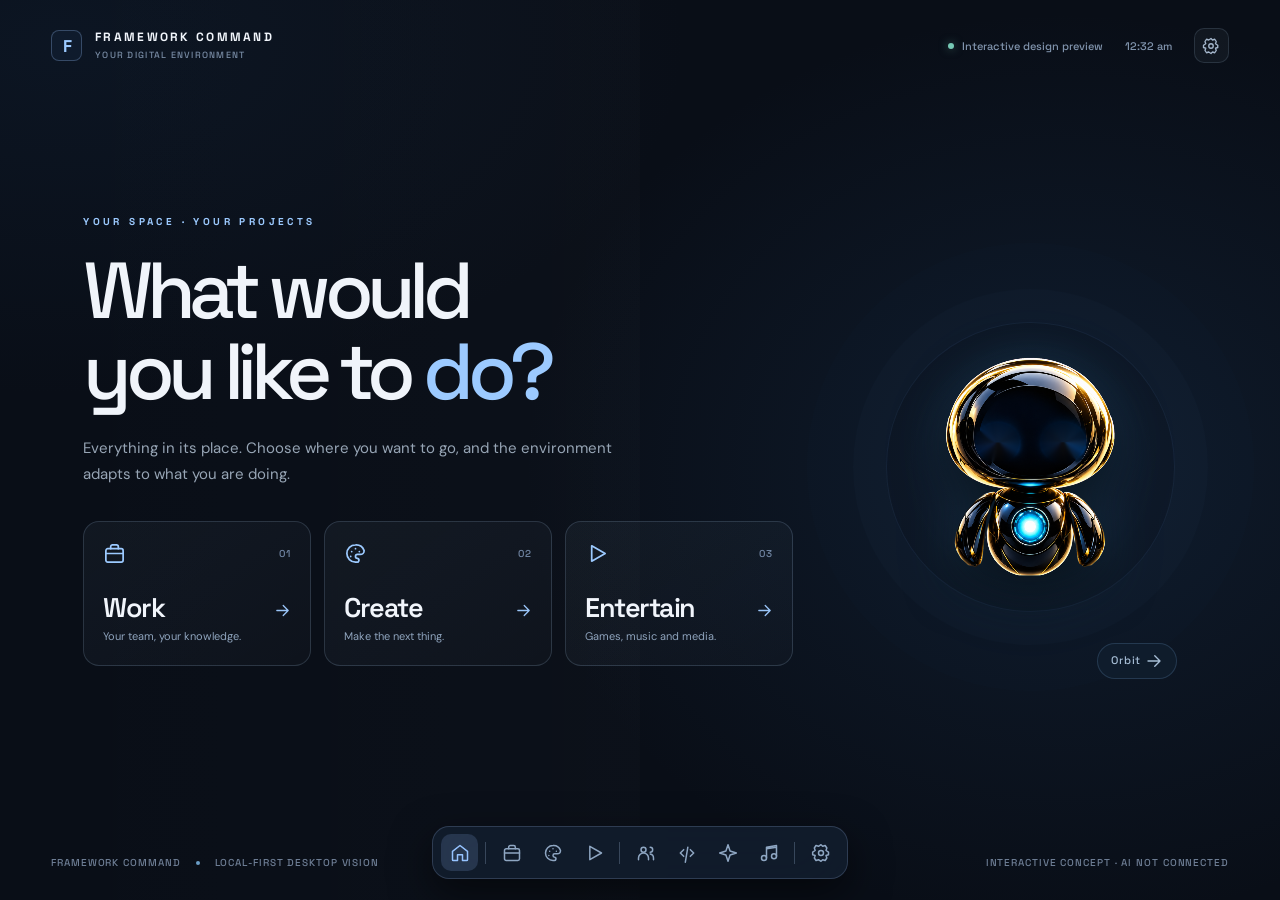
==== commit bc3aa091: "Publish minimal studio navigation redesign and bust cached prototype assets" ====
--- a/index.html
+++ b/index.html
@@ -6,13 +6,13 @@
 <meta name="theme-color" content="#0a1019">
 <meta name="description" content="Framework Command — an interactive desktop vision with nine distinct working environments, a global Orbit companion, and modular Work, Create and Entertain studios.">
 <title>Framework Command — Interactive Desktop Concept</title>
-<link rel="stylesheet" href="./framework-command/styles.css">
+<link rel="stylesheet" href="./framework-command/styles.css?v=1.2.0">
 </head>
 <body data-site-root=".">
 <div id="app"></div>
 <noscript>Framework Command requires JavaScript for its interactive prototype.</noscript>
-<script src="./framework-command/data.js"></script>
-<script src="./framework-command/screens.js"></script>
-<script src="./framework-command/app.js"></script>
+<script src="./framework-command/data.js?v=1.2.0"></script>
+<script src="./framework-command/screens.js?v=1.2.0"></script>
+<script src="./framework-command/app.js?v=1.2.0"></script>
 </body>
 </html>
--- a/framework-command/styles.css
+++ b/framework-command/styles.css
@@ -12,3 +12,159 @@
 @media(max-width:1050px){.app-shell{grid-template-columns:72px minmax(0,1fr)}.side{padding:20px 8px}.brand{padding:0 5px 28px}.brand-name,.brand-sub,.side-link .side-text,.side-link .count,.sidebar-cap,.side-project,.orbit-side div,.side-rule{display:none}.side-link{justify-content:center;padding:13px}.orbit-side{padding:8px;justify-content:center}.orbit-side img{width:35px;height:35px}.grid4,.quick-grid{grid-template-columns:repeat(2,1fr)}}
 @media(max-width:750px){.app-shell{display:block}.side{height:auto;width:100%;position:sticky;top:0;z-index:26;display:flex;flex-direction:row;align-items:center;gap:4px;padding:7px 10px;overflow:hidden}.brand{padding:0;margin-right:auto}.brand-mark{width:32px;height:32px;font-size:16px}.brand-name,.brand-sub{display:block}.brand-name{font-size:10px}.brand-sub{font-size:8px}.sidebar-cap,.side-project,.side-bottom,.side-rule{display:none}.side-link{width:36px;height:36px;padding:7px}.side-link .side-text{display:none}.topbar{position:sticky;top:50px;height:55px;padding:0 13px;gap:10px}.crumb{font-size:11px}.top-time{display:none}.search-box{width:145px;height:33px}.search-box kbd{display:none}.top-icon{width:33px;height:33px}.main-content{min-height:calc(100vh - 105px)}.view{padding:23px 16px 80px}.home-hero{grid-template-columns:1fr}.hero-orbit{min-height:220px;grid-row:1}.hero-orbit img{height:195px;width:145px}.orbit-rings{width:190px}.home-hero h1{font-size:41px}.division-grid,.grid3,.grid4,.quick-grid,.command-map{grid-template-columns:1fr}.grid2{grid-template-columns:1fr}.division-card{min-height:165px}.ws-header{align-items:flex-start;flex-direction:column}.ws-header h1{font-size:40px}.severance-hero{padding:23px;min-height:250px}.severance-hero h2{font-size:35px}.float-orbit{height:55px;width:55px;bottom:12px;right:12px}.float-orbit img{width:55px;height:55px}.orbit-drawer{right:12px;bottom:78px}.view>.between{flex-wrap:wrap}.editor-bar{font-size:10px}.ws-banner{padding:21px}}
 @media(prefers-reduced-motion:reduce){*,*:before,*:after{animation:none!important;transition:none!important;scroll-behavior:auto!important}}
+
+
+/* FRAMEWORK HOME — original minimalist entry pattern restored (Nov 2026) */
+.min-home{--mh-text:#f0f5fb;--mh-muted:#97a5b5;--mh-line:rgba(167,197,234,.18);--mh-accent:#9ccaff;position:relative;min-height:100svh;background:radial-gradient(ellipse 54% 65% at 83% 52%,rgba(40,82,130,.2),transparent 78%),radial-gradient(ellipse 75% 60% at 5% 5%,rgba(27,57,93,.17),transparent 65%),#090e17;color:var(--mh-text);overflow:hidden;display:flex;flex-direction:column;isolation:isolate}
+.min-home[data-min-theme="silver"]{--mh-accent:#c3d2eb;background:radial-gradient(ellipse at 87% 43%,rgba(105,120,143,.19),transparent 54%),#10131a}
+.min-home[data-min-theme="ocean"]{--mh-accent:#69dcf2;background:radial-gradient(ellipse at 85% 43%,rgba(10,113,142,.22),transparent 58%),#07141c}
+.min-home[data-min-theme="evergreen"]{--mh-accent:#8be1b1;background:radial-gradient(ellipse at 85% 43%,rgba(23,101,68,.22),transparent 58%),#091611}
+.min-home:before{content:"";position:absolute;inset:0;pointer-events:none;background:linear-gradient(90deg,transparent 0,rgba(255,255,255,.013) 49.95%,transparent 50.05%);z-index:-1}
+.min-header{height:91px;padding:23px clamp(26px,4vw,78px);display:flex;align-items:center;gap:18px;justify-content:space-between}.min-brand{display:flex;align-items:center;gap:13px;cursor:pointer}.min-symbol{width:31px;height:31px;border:1px solid #82a5d657;border-radius:8px;display:grid;place-items:center;color:var(--mh-accent);font:700 17px 'Space Grotesk';letter-spacing:-.09em;background:#192a4057}.min-wordmark{font:700 12px 'Space Grotesk';letter-spacing:.19em;line-height:1.45;color:#f2f6fc}.min-wordmark small{display:block;letter-spacing:.14em;font-size:9px;color:#788ba4;font-weight:500;margin-top:2px}.min-status{display:flex;gap:22px;align-items:center;color:#8194ad;font:500 11px 'Space Grotesk'}.min-status .min-online{display:inline-flex;align-items:center;gap:8px}.min-status .min-online:before{content:"";width:6px;height:6px;border-radius:50%;background:#76c9b5;box-shadow:0 0 10px #76c9b580}.min-header-btn{border:1px solid #9ab5d62b;background:#e5eeff0a;color:#a4b6cb;width:35px;height:35px;border-radius:10px;display:grid;place-items:center;transition:.22s}.min-header-btn:hover{background:#e5eeff18;color:#fff}
+.min-main{flex:1;display:flex;align-items:center;width:100%;max-width:1530px;margin:auto;padding:25px clamp(28px,6.5vw,115px) 135px;position:relative;min-height:520px}
+.min-main-copy{position:relative;z-index:2;width:min(730px,65%)}.min-kicker{color:var(--mh-accent);font:700 10px 'Space Grotesk';letter-spacing:.34em;margin-bottom:23px}.min-title{font:500 clamp(53px,6.2vw,106px)/1.02 'Space Grotesk';letter-spacing:-.083em;margin:0 0 22px;color:#f0f4fa}.min-title span{color:var(--mh-accent)}.min-intro{font-size:15px;line-height:1.75;color:var(--mh-muted);max-width:535px;margin-bottom:38px}
+.min-choices{display:grid;grid-template-columns:repeat(3,minmax(0,1fr));gap:13px;max-width:725px}.min-choice{appearance:none;border:1px solid var(--mh-line);border-radius:16px;background:linear-gradient(145deg,#b4d6fb0d,#f4faff05);min-height:166px;text-align:left;color:#f1f5fb;display:flex;flex-direction:column;justify-content:space-between;align-items:stretch;padding:20px 19px;position:relative;overflow:hidden;transition:border-color .2s,transform .2s,background .2s}.min-choice:hover,.min-choice:focus-visible{border-color:var(--mh-accent);background:linear-gradient(145deg,#91c1ff20,#ffffff08);transform:translateY(-3px);outline:0}.min-choice-top{display:flex;align-items:center;justify-content:space-between;color:var(--mh-accent)}.min-choice-top .icon{width:23px;height:23px}.min-choice-num{font:500 10px 'Space Grotesk';color:#7388a6;letter-spacing:.09em}.min-choice-name{display:block;font:600 27px 'Space Grotesk';letter-spacing:-.055em;margin:14px 0 4px}.min-choice-sub{display:block;color:#8fa4bd;font-size:11px;line-height:1.4}.min-choice-bottom{display:flex;justify-content:space-between;align-items:center}.min-choice-bottom .icon{width:17px;height:17px;color:#9ac5f8;transition:transform .2s}.min-choice:hover .min-choice-bottom .icon{transform:translateX(3px)}
+.min-orbit-stage{position:absolute;right:1.3%;top:10%;width:40%;height:72%;display:flex;justify-content:center;align-items:center;pointer-events:none;z-index:1}.min-orbit-halo{position:absolute;width:78%;aspect-ratio:1;border:1px solid #6ca6ed2a;border-radius:50%;box-shadow:0 0 0 33px #639ce108,0 0 0 79px #639ce106;background:radial-gradient(circle,#699be720,transparent 65%)}.min-orbit-stage img{position:relative;width:min(84%,350px);max-height:470px;object-fit:contain;filter:drop-shadow(0 24px 37px #000b) drop-shadow(0 0 35px #2e8ce839);animation:hoverFloat 6s ease-in-out infinite}.min-orbit-tag{position:absolute;bottom:5%;right:5%;padding:8px 13px;border:1px solid #81b7db42;background:#101f31b0;border-radius:50px;font:500 11px 'Space Grotesk';letter-spacing:.04em;color:#a7bed6;pointer-events:auto;cursor:pointer}.min-orbit-tag:hover{color:#fff;border-color:#88b8eb}
+.min-footer{position:absolute;bottom:31px;left:clamp(26px,4vw,78px);right:clamp(26px,4vw,78px);display:flex;align-items:center;justify-content:space-between;gap:15px;color:#6e7e95;font:500 10px 'Space Grotesk';letter-spacing:.09em}.min-footer-status{display:flex;gap:15px;align-items:center}.min-footer-status i{height:4px;width:4px;background:#6b9ec7;border-radius:50%}.min-dock{position:absolute;bottom:23px;left:50%;transform:translateX(-50%);display:flex;gap:6px;align-items:center;padding:7px;background:#172339ba;border:1px solid #a2c4fa37;border-radius:17px;backdrop-filter:blur(30px);box-shadow:0 12px 34px #0007;z-index:5}.min-dock-btn{background:none;border:0;width:37px;height:37px;display:grid;place-items:center;color:#8ea6c2;border-radius:10px;transition:.2s;position:relative}.min-dock-btn:hover{color:#fff;background:#99baf628;transform:translateY(-3px)}.min-dock-btn .icon{width:20px;height:20px}.min-dock-btn.home-active{background:#7ea9ed30;color:#a5d0ff}.min-dock-divider{height:22px;width:1px;background:#8498b65a;margin:0 3px}.min-dock-label{display:none}
+.min-settings{position:fixed;z-index:70;right:26px;top:78px;max-width:min(335px,calc(100vw - 30px));width:310px;background:#111b2b;border:1px solid #486580;border-radius:17px;padding:20px;box-shadow:0 23px 75px #000b}.min-settings h3{margin-bottom:8px;font-size:17px}.min-settings p{font-size:12px}.min-swatch-row{display:flex;gap:12px;margin:12px 0 21px}.min-swatch{width:33px;height:33px;background:var(--swatch);border:2px solid #ffffff24;border-radius:50%;cursor:pointer}.min-swatch.chosen{border-color:#fff;box-shadow:0 0 0 3px #95b8eb40}.min-favs{display:grid;gap:7px;max-height:240px;overflow:auto}.min-favs label{display:flex;gap:9px;align-items:center;color:#acb9c9;font-size:12px;cursor:pointer}.min-favs input{accent-color:#8ebdff}
+@media(max-width:1120px){.min-main{padding-left:5vw;padding-right:5vw}.min-main-copy{width:70%}.min-orbit-stage{right:-10%;opacity:.9}.min-intro{max-width:460px}}
+@media(max-width:790px){.min-header{height:75px;padding:17px 21px}.min-status .min-online{display:none}.min-main{align-items:flex-start;padding:40px 23px 125px;min-height:calc(100svh - 75px)}.min-main-copy{width:100%}.min-title{font-size:58px}.min-intro{max-width:360px;margin-bottom:200px}.min-orbit-stage{top:170px;right:3%;height:225px;width:49%;opacity:.8}.min-orbit-stage img{max-height:235px}.min-orbit-halo{width:78%}.min-choices{max-width:100%;grid-template-columns:1fr;gap:9px}.min-choice{min-height:96px;padding:13px 17px;flex-direction:row;align-items:center;gap:16px}.min-choice-top{min-width:27px}.min-choice-num{display:none}.min-choice-bottom{flex:1;gap:10px;align-items:center}.min-choice-name{font-size:22px;margin:0 0 4px}.min-choice-sub{font-size:10px}.min-footer{bottom:77px;left:22px;right:22px}.min-dock{bottom:16px}.min-orbit-tag{font-size:9px;padding:5px 8px;right:12%}}
+@media(max-width:430px){.min-title{font-size:47px}.min-intro{font-size:13px;margin-bottom:170px}.min-orbit-stage{top:175px;right:3%;width:55%;height:185px}.min-orbit-stage img{max-height:190px}.min-main{padding-top:30px}.min-footer-status{display:none}.min-choice-name{font-size:20px}}
+
+/* The main Orbit portrait replaces the usual floating bubble on the minimal homepage. */
+body:has(.min-home)>.float-orbit{display:none}
+
+
+/* v1.2 — UNIFIED MINIMAL CHROME / NO STUDIO SIDEBARS */
+.fc-root{--fc-ui-accent:#96c3ff;min-height:100svh;background:#090f18}
+.fc-root.fc-theme-silver{--fc-ui-accent:#c3d1e8}
+.fc-root.fc-theme-ocean{--fc-ui-accent:#64d5ea}
+.fc-root.fc-theme-evergreen{--fc-ui-accent:#90daba}
+.fc-root.fc-theme-amber{--fc-ui-accent:#e6bb8e}
+.fc-root.fc-no-motion *, .fc-root.fc-no-motion *::before,.fc-root.fc-no-motion *::after{animation:none!important;transition:none!important;scroll-behavior:auto!important}
+.fc-no-ambient .min-home{background:#0c121b!important}
+.fc-no-ambient .workspace{background:#101722!important}
+.min-home[data-min-theme="amber"]{--mh-accent:#ebc49a;background:radial-gradient(ellipse at 82% 39%,rgba(143,89,38,.22),transparent 55%),#15120e}
+.fc-root .min-orbit-stage{right:4%;top:13%;width:31%;height:67%}
+.fc-root .min-orbit-halo{width:73%;max-width:290px;opacity:.55}
+.orbit-cutout{display:block;background:transparent!important;border:0;object-fit:contain;max-width:100%;filter:drop-shadow(0 19px 25px rgba(0,0,0,.65)) drop-shadow(0 0 22px rgba(61,152,209,.22));animation:hoverFloat 5.5s ease-in-out infinite}
+.fc-root .orbit-home{width:170px;height:220px;position:relative;z-index:2}
+.fc-orbit-medium .orbit-home{width:215px!important;height:277px!important}
+.fc-root .min-orbit-tag{bottom:11%;right:13%;border-color:#78a9da33;background:#112030aa;letter-spacing:.08em}
+.fc-root .min-main-copy{width:min(750px,70%)}
+.fc-root .min-choices{max-width:710px}
+.fc-root .min-choice{min-height:145px}
+.fc-root .min-intro{margin-bottom:33px}
+.fc-root .min-orbit-halo{pointer-events:none}
+.fc-root .min-header{position:relative;z-index:2}
+.fc-root .fc-global-dock{position:fixed;bottom:21px;left:50%;transform:translateX(-50%);max-width:calc(100vw - 32px);box-sizing:border-box;z-index:55;overflow-x:auto;overflow-y:hidden;scrollbar-width:none;padding:7px 8px;display:flex;align-items:center;gap:4px;background:#121e2eda;border:1px solid #9ab9e536;box-shadow:0 14px 40px #0008}
+.fc-root .fc-global-dock::-webkit-scrollbar{display:none}
+.fc-global-dock .min-dock-btn{flex:0 0 auto}
+.fc-global-dock .min-dock-btn:hover{color:var(--fc-ui-accent)}
+.fc-global-dock .min-dock-btn.home-active{color:var(--fc-ui-accent);background:color-mix(in srgb,var(--fc-ui-accent) 16%,transparent)}
+.fc-root.fc-dock-compact .min-dock-btn{width:30px;height:30px;border-radius:8px}
+.fc-root.fc-dock-compact .min-dock-btn .icon{width:17px;height:17px}
+.fc-root.fc-dock-large .min-dock-btn{width:47px;height:47px;border-radius:12px}
+.fc-root.fc-dock-large .min-dock-btn .icon{width:23px;height:23px}
+.fc-root.fc-dock-pos-left .fc-global-dock{left:32px;transform:none}
+.fc-studio-shell{min-height:100svh;position:relative}
+.fc-studio-header{position:sticky;z-index:35;top:0;height:66px;display:flex;align-items:center;gap:15px;padding:0 clamp(18px,3.7vw,65px);background:#0b111be8;border-bottom:1px solid rgba(146,175,212,.12);backdrop-filter:blur(22px);-webkit-backdrop-filter:blur(22px)}
+.fc-studio-header button{transition:.2s}
+.fc-back{display:grid;place-items:center;width:39px;height:39px;flex:0 0 39px;border-radius:11px;border:1px solid rgba(153,189,225,.2);background:#fff1;color:#d4e2f4}
+.fc-back:hover,.fc-header-tool:hover{background:#90b8f821;border-color:#9ac8fa77;color:#fff}
+.fc-back .icon{width:19px;height:19px}
+.fc-location{display:flex;align-items:center;gap:10px;min-width:0;white-space:nowrap;font-size:11px;font-family:'Space Grotesk',sans-serif}
+.fc-location button{background:none;border:0;padding:4px 0;color:#8da0ba;font-size:11px;font-weight:600;cursor:pointer;white-space:nowrap}
+.fc-location button:hover{color:#e8eff9}
+.fc-location-root{letter-spacing:.12em!important;font-size:10px!important}
+.fc-location-chevron{color:#4d637e}
+.fc-location-current{font-size:12px;color:#e7edf5;font-weight:700;overflow:hidden;text-overflow:ellipsis}
+.fc-header-spacer{flex:1}
+.fc-header-tool{width:36px;height:36px;flex:0 0 36px;border:1px solid transparent;border-radius:9px;background:transparent;color:#97acc3;display:grid;place-items:center}
+.fc-header-tool .icon{width:18px;height:18px}
+.fc-header-tool.fc-orbit-shortcut{color:#9edff5}
+.fc-content{min-height:calc(100svh - 66px)}
+.fc-content>.workspace{min-height:calc(100svh - 66px)}
+.fc-content .workspace>.view{max-width:1510px;padding:28px clamp(22px,4vw,65px) 145px}
+.fc-content .ws-header{padding:23px 0 20px}
+.fc-content .ws-header h1{font-size:clamp(35px,3.55vw,59px)}
+.fc-content .ws-tabs{margin:9px 0 24px;padding-bottom:15px}
+.fc-content .ws-tab{padding:9px 13px}
+.fc-customisation{z-index:75;top:70px;right:26px;max-height:calc(100svh - 87px);overflow-y:auto;width:min(325px,calc(100vw - 30px));padding:20px;background:linear-gradient(140deg,#152237,#0e1828);box-shadow:0 28px 75px #000c}
+.fc-customisation .min-swatch-row{margin-bottom:12px;gap:11px}
+.fc-customisation .min-favs{max-height:188px}
+.fc-customisation .min-favs label{padding:4px 0}
+.fc-preference{display:flex;align-items:center;justify-content:space-between;gap:15px;margin:8px 0;color:#b1c0d0;font-size:12px}
+.fc-preference label{font-size:12px;white-space:nowrap}
+.fc-choice-field{width:137px;background:#1e2d42;border:1px solid #41536c;border-radius:8px;color:#e1eafa;padding:7px 8px;font-size:12px;outline:none}
+.fc-choice-field:focus{border-color:var(--fc-ui-accent)}
+.fc-pref-toggle label{display:flex;gap:10px;align-items:center;padding:5px 0;color:#bac9da;font-size:12px;cursor:pointer}
+.fc-pref-toggle input,.fc-customisation .min-favs input{accent-color:var(--fc-ui-accent)}
+.fc-customisation .min-swatch.chosen{border-color:var(--fc-ui-accent)}
+.fc-customisation .label{font-size:10px}
+.fc-root .modal-backdrop{z-index:90}
+.fc-root .orbit-drawer{z-index:65}
+.fc-root .float-orbit{z-index:57;width:57px;height:57px;right:24px;bottom:22px;border:1px solid rgba(105,170,210,.38);background:radial-gradient(circle at 45% 26%,#153344,#091523 68%);padding:0;overflow:hidden;box-shadow:0 10px 23px #0008}
+.fc-root .orbit-bubble{height:54px;width:46px;animation:none;filter:drop-shadow(0 5px 7px #0009)}
+.fc-root .orbit-drawer .orbit-drawer{width:40px;height:50px;flex:0 0 40px;animation:none;filter:none}
+.fc-root .orbit-drawer .drawer-head .orbit-cutout{width:39px;height:48px;animation:none;filter:none;flex:0 0 39px}
+.fc-root .float-orbit:hover{transform:translateY(-3px)}
+.fc-root .officer-portrait .orbit-cutout{height:75px;width:58px;animation:none;filter:none}
+.fc-root .orbit-render .orbit-cutout{height:225px;width:170px}
+.fc-orbit-small .float-orbit{width:48px;height:48px}
+.fc-orbit-small .orbit-bubble{width:40px;height:46px}
+.fc-orbit-medium .orbit-render .orbit-cutout{height:255px;width:195px}
+.fc-root .float-orbit{bottom:23px;right:22px}
+.fc-root .float-orbit .orbit-cutout{margin:auto}
+.fc-root .orbit-drawer{right:24px;bottom:90px}
+.fc-root .fc-studio-shell .ws-banner{box-shadow:none}
+.fc-root .fc-studio-shell .view{animation:fadeUp .25s ease both}
+@media(max-width:980px){
+.fc-root .min-orbit-stage{right:0;width:32%;opacity:.86}
+.fc-root .min-orbit-halo{max-width:230px}
+.fc-root .min-main-copy{width:min(750px,78%)}
+.fc-root .orbit-home{width:130px;height:168px}
+.fc-orbit-medium .orbit-home{width:170px!important;height:220px!important}
+.fc-root .fc-global-dock{bottom:12px}
+.fc-content .workspace>.view{padding:22px 26px 120px}
+}
+@media(max-width:750px){
+.fc-studio-header{height:58px;padding:0 14px;gap:8px}
+.fc-back{width:34px;height:34px;flex-basis:34px}
+.fc-location{gap:6px}
+.fc-location-root{font-size:9px!important;letter-spacing:.03em!important}
+.fc-location-division{display:none}
+.fc-location-chevron{display:none}
+.fc-header-tool{width:32px;height:32px;flex-basis:32px}
+.fc-header-tool .icon{width:17px;height:17px}
+.fc-root .min-main-copy{width:100%}
+.fc-root .min-main{padding-top:27px}
+.fc-root .min-intro{margin-bottom:154px}
+.fc-root .min-orbit-stage{top:168px;right:4%;height:185px;width:47%;opacity:.98}
+.fc-root .orbit-home{width:110px;height:147px}
+.fc-orbit-medium .orbit-home{width:148px!important;height:195px!important}
+.fc-root .min-orbit-halo{max-width:185px}
+.fc-root .min-orbit-tag{bottom:0;right:5%;font-size:9px}
+.fc-root .min-choice{min-height:91px}
+.fc-root .min-footer{bottom:75px}
+.fc-root .fc-global-dock{bottom:11px;padding:6px;gap:2px;border-radius:13px;max-width:calc(100vw - 16px)}
+.fc-root .fc-global-dock .min-dock-btn{height:33px;width:33px}
+.fc-root .fc-global-dock .min-dock-btn .icon{height:18px;width:18px}
+.fc-root .fc-global-dock .min-dock-divider{margin:0 1px}
+.fc-root.fc-dock-pos-left .fc-global-dock{left:10px}
+.fc-root .float-orbit{bottom:63px;right:13px}
+.fc-root .orbit-drawer{bottom:126px;right:12px}
+.fc-customisation{right:10px;top:67px;max-height:calc(100svh - 84px)}
+.fc-content .workspace>.view{padding:19px 17px 120px}
+.fc-content .ws-header{padding:14px 0 17px}
+.fc-content .ws-header h1{font-size:clamp(34px,8vw,43px)}
+.fc-content .ws-tabs{flex-wrap:nowrap;overflow-x:auto;scrollbar-width:none;padding-bottom:10px}
+.fc-content .ws-tabs::-webkit-scrollbar{display:none}
+.fc-content .ws-tab{white-space:nowrap}
+}
+@media(max-width:430px){
+.fc-root .min-intro{margin-bottom:165px}
+.fc-root .min-orbit-stage{top:170px;right:5%;width:51%;height:170px}
+.fc-root .orbit-home{width:100px;height:130px}
+.fc-root .min-title{font-size:48px}
+}
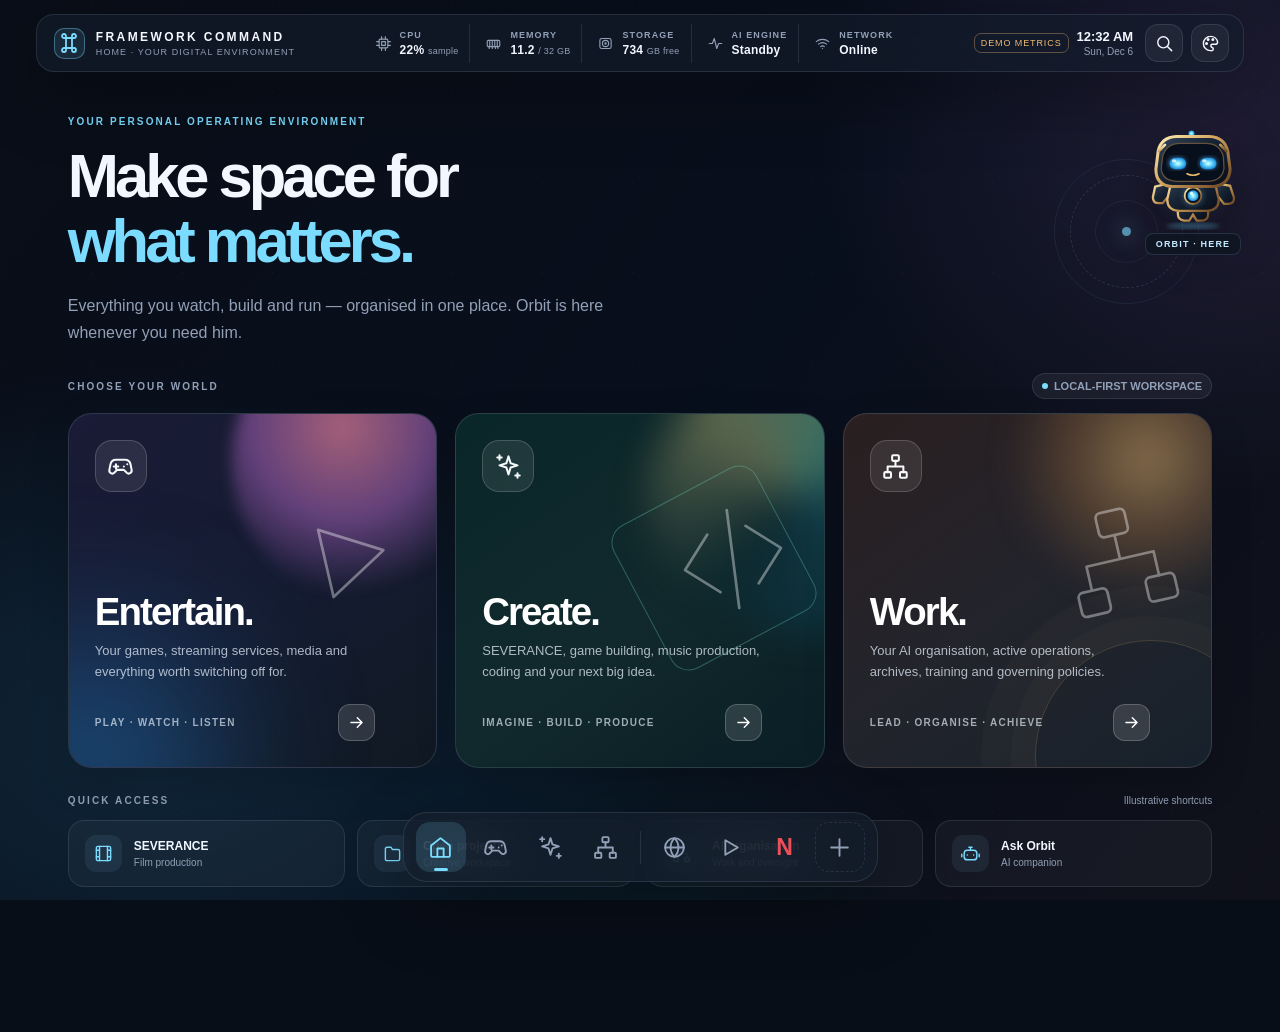
==== commit c88bcd24: "Restore original Framework Home Design Lab and link all nine studios; add interactive Reliable Frien" ====
--- a/index.html
+++ b/index.html
@@ -1,18 +1,492 @@
-<!doctype html>
+<!DOCTYPE html>
 <html lang="en">
 <head>
-<meta charset="utf-8">
-<meta name="viewport" content="width=device-width, initial-scale=1">
-<meta name="theme-color" content="#0a1019">
-<meta name="description" content="Framework Command — an interactive desktop vision with nine distinct working environments, a global Orbit companion, and modular Work, Create and Entertain studios.">
-<title>Framework Command — Interactive Desktop Concept</title>
-<link rel="stylesheet" href="./framework-command/styles.css?v=1.2.0">
+<meta charset="UTF-8" />
+<meta name="viewport" content="width=device-width, initial-scale=1.0" />
+<meta name="color-scheme" content="dark light" />
+<title>Framework Command — Home</title>
+<style>
+/* =============================================================
+   FRAMEWORK HOME — SINGLE FILE VISUAL PROTOTYPE
+   No external libraries, fonts or assets are required.
+   EASIEST THEME EDITS: See the :root variables just below.
+   This file is a design prototype, not a Windows shell.
+   ============================================================= */
+:root {
+  --accent: #7bdcff;           /* Main interaction colour */
+  --gold: #f0bc74;             /* Orbit / work accent */
+  --radius: 24px;              /* Main card corner radius */
+  --glass: .69;                /* 0 = clear, 1 = opaque */
+  --blur: 26px;                /* Frosted background blur */
+  --scale: 1;                  /* Main interface scale */
+  --dock-size: 50px;
+  --bg: #080e18;
+  --surface: #131c2b;
+  --surface-strong: #1d2839;
+  --text: #f3f7ff;
+  --muted: #92a0b7;
+  --line: rgba(208,229,255,.115);
+  --shadow: 0 24px 70px rgba(0,0,0,.32);
+}
+* { box-sizing: border-box; }
+html,body {margin:0;min-height:100%;}
+html {scroll-behavior:smooth;}
+body {
+  font-family:Inter,ui-sans-serif,-apple-system,BlinkMacSystemFont,"Segoe UI",Arial,sans-serif;
+  color:var(--text); background:var(--bg); overflow-x:hidden;
+  -webkit-font-smoothing: antialiased;
+}
+button,input,select {font:inherit;} button {cursor:pointer;} button:focus-visible,input:focus-visible,a:focus-visible {outline:2px solid var(--accent);outline-offset:3px;}
+a {color:inherit;text-decoration:none;}
+[hidden] {display:none !important;}
+.icon {width:19px;height:19px;display:inline-block;flex:none;vertical-align:middle;stroke:currentColor;stroke-width:1.8;stroke-linecap:round;stroke-linejoin:round;fill:none;}
+.icon.sm{width:15px;height:15px}.icon.xs{width:12px;height:12px}.icon.lg{width:24px;height:24px}.icon.xl{width:30px;height:30px}
+button { -webkit-tap-highlight-color:transparent; }
+.icon-button {border:1px solid var(--line);background:rgba(255,255,255,.05);color:inherit;border-radius:13px;display:inline-flex;align-items:center;justify-content:center;width:38px;height:38px;transition:.2s ease;}
+.icon-button:hover {background:rgba(255,255,255,.12);border-color:rgba(255,255,255,.28);transform:translateY(-1px);}
+.primary-btn,.ghost-btn,.mini-btn {display:inline-flex;align-items:center;justify-content:center;gap:8px;border-radius:13px;white-space:nowrap;transition:background .2s,border-color .2s,transform .2s;}
+.primary-btn {border:1px solid var(--accent);background:var(--accent);color:#06131c;font-weight:750;padding:11px 17px;}
+.primary-btn:hover {filter:brightness(1.09);transform:translateY(-1px);}
+.ghost-btn {background:rgba(255,255,255,.055);color:var(--text);border:1px solid var(--line);padding:10px 14px;}
+.ghost-btn:hover,.mini-btn:hover {background:rgba(255,255,255,.13);}
+.mini-btn {padding:7px 11px;background:rgba(255,255,255,.06);color:var(--text);border:1px solid var(--line);font-size:12px;}
+.eyebrow {font-size:10px;font-weight:800;letter-spacing:.21em;text-transform:uppercase;color:var(--muted);}
+.muted{color:var(--muted)} .nowrap{white-space:nowrap}
+.chip{display:inline-flex;align-items:center;gap:6px;border:1px solid var(--line);background:rgba(255,255,255,.055);border-radius:30px;padding:6px 9px;color:var(--muted);font-size:11px;font-weight:650;}
+.chip .dot{width:6px;height:6px;border-radius:50%;background:var(--accent)}
+.chip.demo{color:#eebc8a;border-color:rgba(240,188,116,.24);background:rgba(240,188,116,.09);}
+.pane {background:color-mix(in srgb,var(--surface) calc(var(--glass)*100%),transparent);backdrop-filter:blur(var(--blur));-webkit-backdrop-filter:blur(var(--blur));border:1px solid var(--line);box-shadow:var(--shadow);}
+
+/* Wallpapers are CSS-only, so this page works completely offline. */
+.wallpaper{position:fixed;inset:0;z-index:-2;pointer-events:none;background:
+ radial-gradient(ellipse 55% 55% at 12% 82%,rgba(34,103,141,.27),transparent 75%),
+ radial-gradient(ellipse 40% 52% at 95% 14%,rgba(111,78,144,.21),transparent 79%),
+ radial-gradient(ellipse 30% 45% at 50% 110%,rgba(0,99,108,.16),transparent 85%),
+ linear-gradient(125deg,#090e18 0%,#080f1c 52%,#10111b 100%);}
+.wallpaper:after {content:"";position:absolute;inset:0;opacity:.24;background-image:url("data:image/svg+xml,%3Csvg viewBox='0 0 160 160' xmlns='http://www.w3.org/2000/svg'%3E%3Ccircle cx='5' cy='5' r='.65' fill='%23b1c0d3'/%3E%3C/svg%3E");background-size:90px 90px;}
+body[data-wallpaper="aurora"] .wallpaper {background:radial-gradient(ellipse 60% 60% at 28% 96%,rgba(21,180,168,.28),transparent 75%),radial-gradient(ellipse 42% 50% at 82% 5%,rgba(122,90,232,.27),transparent 77%),linear-gradient(140deg,#07141d,#0e1026 60%,#102225);}
+body[data-wallpaper="ember"] .wallpaper {background:radial-gradient(ellipse 55% 60% at 8% 80%,rgba(170,68,33,.26),transparent 75%),radial-gradient(ellipse 55% 53% at 94% 4%,rgba(128,84,57,.18),transparent 76%),linear-gradient(125deg,#160e12,#15121c 58%,#151013);}
+body[data-wallpaper="midnight"] .wallpaper {background:radial-gradient(ellipse 48% 50% at 90% 99%,rgba(46,73,136,.17),transparent 78%),linear-gradient(125deg,#070a11,#0a101a 80%,#080c15);}
+body[data-theme="light"]{--bg:#e6ebf4;--surface:#f7faff;--surface-strong:#e9eef7;--text:#182435;--muted:#637188;--line:rgba(40,64,94,.16);--shadow:0 20px 50px rgba(50,67,102,.12);}
+body[data-theme="light"] .wallpaper{background:radial-gradient(ellipse 55% 54% at 10% 70%,#b9d6e8,transparent 78%),radial-gradient(ellipse 50% 55% at 99% 3%,#d3c7ec,transparent 79%),linear-gradient(135deg,#f3f7ff,#e7edf7);}
+body[data-theme="light"] .wallpaper:after{opacity:.08}
+body[data-theme="light"] .section-card,body[data-theme="light"] .feature-hero {color:#f7faff;}
+body[data-theme="light"] .ghost-btn,body[data-theme="light"] .icon-button,body[data-theme="light"] .mini-btn {background:rgba(20,33,55,.035);}
+body[data-theme="light"] .primary-btn{color:#051620}
+body[data-theme="light"] .dock button.active,body[data-theme="light"] .dock button:hover{background:rgba(22,61,93,.1)}
+
+/* Fixed translucent top status bar */
+.topbar {position:fixed;top:14px;left:clamp(12px,2.8vw,44px);right:clamp(12px,2.8vw,44px);height:58px;padding:0 14px 0 17px;border-radius:18px;display:flex;align-items:center;justify-content:space-between;gap:12px;z-index:20;}
+.brand {display:flex;align-items:center;gap:11px;min-width:160px;}
+.brand-symbol {width:31px;height:31px;display:grid;place-items:center;color:var(--accent);border:1px solid color-mix(in srgb,var(--accent) 38%,transparent);border-radius:10px;background:color-mix(in srgb,var(--accent) 10%,transparent);}
+.brand-copy strong {font-size:12px;letter-spacing:.20em;display:block;font-weight:830}.brand-copy small {font-size:9px;color:var(--muted);letter-spacing:.12em;display:block;margin-top:3px}
+.health {display:flex;align-items:center;justify-content:center;gap:5px;min-width:0;}
+.metric {height:39px;min-width:78px;padding:5px 11px;border-right:1px solid var(--line);display:flex;align-items:center;gap:9px;}
+.metric:last-child{border-right:none}
+.metric .icon{color:var(--muted);width:15px;height:15px;}
+.metric-text{min-width:0}.metric-label{font-size:9px;letter-spacing:.12em;text-transform:uppercase;color:var(--muted);font-weight:800}.metric-value{font-size:12px;font-weight:750;letter-spacing:.02em;margin-top:3px;font-variant-numeric:tabular-nums}
+.metric-value .small{font-size:9px;font-weight:500;color:var(--muted)}
+.top-actions{display:flex;align-items:center;gap:8px;white-space:nowrap;}.time-block{text-align:right;margin-right:4px;}.time-block .time{font-weight:760;font-size:13px}.time-block .date{color:var(--muted);font-size:10px;margin-top:2px}
+.demo-pill{font-size:9px;color:var(--gold);letter-spacing:.1em;border:1px solid color-mix(in srgb,var(--gold) 35%,transparent);padding:4px 6px;border-radius:7px}
+
+/* Workspace */
+#mainContent {max-width:1580px;margin:0 auto;min-height:100vh;padding:116px clamp(24px,5.3vw,100px) 145px;position:relative;transform-origin:top center;}
+.view {animation:arrive .35s ease both;}
+@keyframes arrive{from{opacity:0;transform:translateY(10px)}to{opacity:1;transform:translateY(0)}}
+.home-head{display:flex;align-items:center;justify-content:space-between;min-height:187px;margin-bottom:27px;position:relative;}
+.hero-left{max-width:770px}.hero-left .eyebrow{color:var(--accent);margin-bottom:17px;}
+.home-head h1{font-size:clamp(38px,4.8vw,70px);font-weight:770;line-height:1.05;letter-spacing:-.065em;margin:0;}
+.home-head h1 em{font-style:normal;color:var(--accent);font-weight:640;}
+.home-head p{font-size:clamp(13px,1.25vw,16px);color:var(--muted);max-width:590px;margin:19px 0 0;line-height:1.7}
+.hero-right{position:relative;min-width:240px;align-self:stretch;display:flex;align-items:center;justify-content:flex-end;padding-right:13px;}
+.decor-orbit {width:145px;height:145px;border:1px solid rgba(120,178,210,.17);border-radius:50%;display:grid;place-items:center;position:relative;opacity:.64}
+.decor-orbit:before,.decor-orbit:after{content:"";position:absolute;inset:15px;border:1px dashed rgba(144,181,212,.27);border-radius:50%;}.decor-orbit:after{inset:40px;border-style:solid;opacity:.5}.decor-orbit .center{width:9px;height:9px;background:var(--accent);box-shadow:0 0 22px var(--accent);border-radius:50%}
+.decor-orbit span{position:absolute;top:17px;right:12px;width:8px;height:8px;background:var(--gold);border-radius:50%}
+.home-tools{display:flex;align-items:center;justify-content:space-between;gap:15px;margin:0 0 14px}.home-tools .eyebrow {color:var(--muted)}
+.sections-grid{display:grid;grid-template-columns:repeat(3,minmax(0,1fr));gap:18px}
+.section-card{position:relative;overflow:hidden;min-height:355px;border-radius:var(--radius);text-align:left;display:flex;flex-direction:column;justify-content:space-between;padding:26px;background:#111d2b;color:white;border:1px solid rgba(220,235,255,.13);box-shadow:0 15px 40px rgba(0,0,0,.16);transition:transform .26s,box-shadow .26s,border-color .26s;isolation:isolate}
+.section-card:hover{transform:translateY(-7px);box-shadow:0 25px 60px rgba(0,0,0,.27);border-color:rgba(226,241,255,.32)}
+.section-card:before,.section-card:after{content:"";position:absolute;z-index:-1;pointer-events:none}
+.section-card.entertain {background:linear-gradient(145deg,#1a1b36,#151c32 52%,#101922)}
+.section-card.entertain:before{width:285px;height:285px;right:-80px;top:-95px;border-radius:50%;background:radial-gradient(circle at 39% 38%,#ea829b 0%,#88539e 37%,transparent 67%);filter:blur(7px);opacity:.67}
+.section-card.entertain:after{width:260px;height:260px;bottom:-130px;left:-110px;border-radius:50%;background:#2067a5;filter:blur(75px);opacity:.58}
+.section-card.create {background:linear-gradient(145deg,#092629,#11292c 52%,#0a1e25)}
+.section-card.create:before{height:270px;width:270px;right:-105px;top:-60px;background:conic-gradient(from 10deg,#75e0c1,#135d79,#0b2a33,#d6c881,#75e0c1);border-radius:40%;filter:blur(19px);opacity:.39;transform:rotate(32deg)}
+.section-card.create:after{height:160px;width:160px;right:29px;top:73px;border:1px solid rgba(118,222,203,.31);border-radius:20px;transform:rotate(-28deg)}
+.section-card.work {background:linear-gradient(145deg,#2a1f20,#23242c 50%,#17212b)}
+.section-card.work:before{width:280px;height:280px;right:-76px;top:-95px;background:radial-gradient(circle,#d9ac68 0%,#755537 38%,transparent 72%);filter:blur(15px);opacity:.53}
+.section-card.work:after{width:230px;height:230px;right:-56px;bottom:-105px;border:1px solid rgba(245,198,120,.19);border-radius:50%;box-shadow:0 0 0 24px rgba(241,184,111,.025),0 0 0 54px rgba(241,184,111,.025)}
+.section-icon {width:52px;height:52px;border-radius:17px;display:grid;place-items:center;background:rgba(255,255,255,.085);border:1px solid rgba(255,255,255,.17);color:#f7fafc;backdrop-filter:blur(9px)}
+.section-icon .icon{width:27px;height:27px}.card-art{position:absolute;top:86px;right:32px;opacity:.38;pointer-events:none}.card-art .icon{width:118px;height:118px;stroke-width:.55;transform:rotate(-13deg)}
+.section-card h2{font-size:clamp(30px,3vw,42px);letter-spacing:-.05em;line-height:1;margin:0 0 9px;font-weight:780}.section-card .card-desc{color:rgba(235,244,255,.72);font-size:13px;line-height:1.62;max-width:280px;margin:0}
+.card-bottom{display:flex;justify-content:space-between;align-items:center;gap:10px;margin-top:22px}.card-label{font-size:10px;letter-spacing:.13em;text-transform:uppercase;color:rgba(235,244,255,.65);font-weight:750}.card-go{width:37px;height:37px;border-radius:12px;background:rgba(255,255,255,.13);border:1px solid rgba(255,255,255,.2);display:grid;place-items:center}
+.recent{margin-top:27px;display:flex;flex-direction:column;gap:14px}.recent-head{display:flex;align-items:center;justify-content:space-between;}.recent-grid{display:grid;grid-template-columns:repeat(4,1fr);gap:12px}
+.recent-tile{padding:14px 16px;display:flex;align-items:center;gap:12px;border-radius:16px;text-align:left;transition:background .15s,transform .15s;background:rgba(255,255,255,.035);border:1px solid var(--line);color:var(--text);min-width:0}
+.recent-tile:hover{background:rgba(255,255,255,.085);transform:translateY(-2px)}
+.recent-tile .small-icon{height:37px;width:37px;display:grid;place-items:center;border-radius:11px;background:rgba(128,187,233,.09);color:var(--accent)}
+.recent-tile b{font-size:12px;display:block;white-space:nowrap;overflow:hidden;text-overflow:ellipsis}.recent-tile small{font-size:10px;color:var(--muted);display:block;margin-top:4px}
+
+/* Persistent dock */
+.dock-wrap{position:fixed;z-index:21;bottom:18px;left:0;right:0;display:flex;justify-content:center;pointer-events:none;padding:0 14px;}
+.dock{pointer-events:auto;display:flex;align-items:center;gap:5px;padding:9px 12px;border-radius:24px;max-width:calc(100vw - 22px);overflow-x:auto;scrollbar-width:none;}
+.dock::-webkit-scrollbar{display:none}.dock button{background:none;color:var(--muted);border:0;border-radius:14px;min-width:var(--dock-size);height:var(--dock-size);display:flex;justify-content:center;align-items:center;position:relative;transition:transform .2s,background .2s,color .2s;}
+.dock button:hover{background:rgba(255,255,255,.09);color:var(--text);transform:translateY(-5px)}.dock button.active{background:color-mix(in srgb,var(--accent) 15%,transparent);color:var(--accent)}.dock button .icon{width:25px;height:25px}.dock button.active:after{content:"";height:3px;width:14px;border-radius:5px;position:absolute;bottom:1px;background:var(--accent)}
+.dock .divider{height:33px;width:1px;background:var(--line);margin:0 4px;flex:none}.dock .dock-label{position:absolute;left:50%;bottom:calc(100% + 13px);transform:translateX(-50%) translateY(6px);font-size:11px;background:var(--surface-strong);color:var(--text);padding:7px 10px;border-radius:8px;border:1px solid var(--line);opacity:0;pointer-events:none;white-space:nowrap;transition:.2s;box-shadow:var(--shadow)}
+.dock button:hover .dock-label,.dock button:focus-visible .dock-label{opacity:1;transform:translateX(-50%) translateY(0)}
+.dock button.dock-add{border:1px dashed var(--line);width:var(--dock-size);min-width:var(--dock-size);height:var(--dock-size);}
+
+/* Section pages */
+.section-view-header{display:flex;justify-content:space-between;align-items:flex-end;gap:20px;margin:18px 0 28px;padding-right:145px;}
+.section-view-header .eyebrow{color:var(--accent);margin-bottom:12px}.section-view-header h1{font-size:clamp(39px,5vw,64px);margin:0;line-height:1;letter-spacing:-.06em;font-weight:780}.section-view-header p{color:var(--muted);line-height:1.6;font-size:14px;margin:14px 0 0}.view-actions{display:flex;gap:10px;flex-wrap:wrap;justify-content:flex-end}
+.feature-hero {border:1px solid var(--line);border-radius:var(--radius);padding:29px;min-height:175px;background:linear-gradient(115deg,#1c2743,#222042 58%,#40304e);display:flex;align-items:center;justify-content:space-between;overflow:hidden;position:relative;isolation:isolate}
+.feature-hero:before{content:"";position:absolute;right:-50px;top:-140px;border:1px solid rgba(255,255,255,.2);width:340px;height:340px;border-radius:50%;box-shadow:0 0 0 60px rgba(255,255,255,.017),0 0 0 120px rgba(255,255,255,.014);z-index:-1}.feature-hero h2{margin:8px 0 9px;font-size:25px;letter-spacing:-.035em}.feature-hero p{margin:0;color:#b9c5dd;font-size:13px;max-width:540px;line-height:1.6}.feature-hero .icon{width:78px;height:78px;opacity:.75}
+.subheading{display:flex;align-items:center;justify-content:space-between;margin:28px 0 14px;gap:10px}.subheading h2{font-size:16px;margin:0;letter-spacing:-.02em}.subheading span{color:var(--muted);font-size:11px}
+.app-grid{display:grid;grid-template-columns:repeat(5,minmax(0,1fr));gap:13px}.app-card{min-width:0;border:1px solid var(--line);border-radius:19px;padding:18px 15px;text-align:left;background:rgba(255,255,255,.035);color:var(--text);transition:transform .2s,background .2s,border-color .2s;position:relative;}
+.app-card:hover{transform:translateY(-4px);background:rgba(255,255,255,.08);border-color:color-mix(in srgb,var(--accent) 40%,transparent)}
+.app-logo{width:53px;height:53px;border-radius:17px;display:grid;place-items:center;background:var(--logo-bg,#1c2938);color:var(--logo-color,#fff);font-size:25px;font-weight:850;box-shadow:inset 0 1px 1px rgba(255,255,255,.15)}
+.app-card h3{font-size:13px;margin:16px 0 4px}.app-card p{font-size:11px;color:var(--muted);margin:0;line-height:1.45;min-height:29px}.pin-btn{position:absolute;top:15px;right:12px;border:0;background:none;color:var(--muted);padding:5px}.pin-btn:hover,.pin-btn.is-pinned{color:var(--accent)}
+.project-grid{display:grid;grid-template-columns:repeat(2,minmax(0,1fr));gap:15px}.project-card{position:relative;border-radius:var(--radius);border:1px solid var(--line);background:rgba(255,255,255,.04);padding:23px;min-height:230px;display:flex;flex-direction:column;justify-content:space-between;overflow:hidden;cursor:pointer;transition:.2s}
+.project-card:hover{transform:translateY(-4px);border-color:color-mix(in srgb,var(--accent) 40%,transparent);background:rgba(255,255,255,.072)}
+.project-card:after{content:"";position:absolute;right:-55px;bottom:-92px;width:220px;height:220px;background:var(--project-glow);filter:blur(75px);opacity:.36;z-index:-1}.project-card .project-top{display:flex;justify-content:space-between;align-items:center}.project-card .project-icon{height:51px;width:51px;border:1px solid var(--line);border-radius:15px;background:rgba(255,255,255,.06);display:grid;place-items:center;color:var(--project-color,var(--accent));}
+.project-card h3{font-size:24px;letter-spacing:-.045em;margin:13px 0 7px}.project-card p{font-size:12px;line-height:1.6;color:var(--muted);margin:0;max-width:360px}.project-card .project-bottom{display:flex;justify-content:space-between;align-items:center;margin-top:20px;gap:10px;font-size:11px;color:var(--muted)}
+.work-summary{display:grid;grid-template-columns:1fr 1fr;gap:14px}.officer{padding:21px;border-radius:var(--radius);position:relative;overflow:hidden}.officer:before{content:"";position:absolute;width:145px;height:145px;border-radius:50%;filter:blur(65px);right:-30px;bottom:-60px;background:var(--officer-glow);opacity:.35;pointer-events:none}
+.officer .officer-top{display:flex;align-items:center;gap:12px}.officer .officer-avatar{height:48px;width:48px;display:grid;place-items:center;background:rgba(255,255,255,.075);border-radius:14px;border:1px solid var(--line)}.officer h3{font-size:16px;margin:0}.officer p{font-size:11px;color:var(--muted);margin:5px 0 0}.officer .officer-status{margin-top:22px;display:flex;justify-content:space-between;align-items:center;gap:12px;color:var(--muted);font-size:12px}
+.tabbar{display:flex;gap:6px;overflow-x:auto;border-bottom:1px solid var(--line);padding-bottom:12px;margin-top:26px;scrollbar-width:none}.tabbar button{border:0;background:transparent;color:var(--muted);font-size:12px;font-weight:680;padding:10px 15px;border-radius:11px;white-space:nowrap;display:flex;align-items:center;gap:8px;}
+.tabbar button:hover{background:rgba(255,255,255,.06);color:var(--text)}.tabbar button.active{background:color-mix(in srgb,var(--accent) 14%,transparent);color:var(--accent)}
+.work-panel{padding:22px 0 5px;animation:arrive .3s ease}.org-layout{display:grid;grid-template-columns:minmax(0,1.3fr) minmax(260px,.7fr);gap:18px}.org-tree,.agent-detail,.vault-card{border:1px solid var(--line);border-radius:var(--radius);padding:20px;background:rgba(255,255,255,.035)}
+.org-title{display:flex;justify-content:space-between;align-items:center;margin-bottom:15px;gap:12px}.org-title h3{margin:0;font-size:14px}.org-title small{font-size:10px;color:var(--muted)}
+.tree-root{font-size:12px;background:color-mix(in srgb,var(--gold) 11%,transparent);padding:10px 13px;border:1px solid color-mix(in srgb,var(--gold) 22%,transparent);border-radius:12px;display:flex;justify-content:space-between;gap:10px}
+.tree-lines{border-left:1px solid color-mix(in srgb,var(--gold) 22%,transparent);margin-left:14px;padding:6px 0 0 13px}
+.agent-row{display:flex;align-items:center;gap:8px;width:100%;border:1px solid transparent;color:var(--text);border-radius:10px;background:transparent;text-align:left;padding:8px 9px;font-size:12px;transition:background .15s,border .15s;min-width:0}
+.agent-row:hover,.agent-row.selected{background:rgba(255,255,255,.07);border-color:var(--line)}.agent-row .name{flex:1;overflow:hidden;text-overflow:ellipsis;white-space:nowrap}.agent-row .status-dot{height:7px;width:7px;border-radius:50%;background:#708097;flex:none}.agent-row .status-dot.active{background:#5ce4bc;box-shadow:0 0 10px #4bdbb08a}.agent-row .status-dot.queued{background:#f1c178}.agent-row .status-dot.standby{background:#7e8a9c}
+.tree-director{border:1px solid var(--line);border-radius:13px;padding:7px;margin-top:8px;background:rgba(255,255,255,.02)}.tree-branch{border-left:1px solid var(--line);padding-left:13px;margin-left:14px}.tree-lead{margin:3px 0}.tree-toggle{height:22px;width:22px;border-radius:7px;background:rgba(255,255,255,.055);border:0;color:var(--muted);display:grid;place-items:center;flex:none}.tree-toggle .icon{width:12px;height:12px}
+.agent-detail{align-self:start;position:sticky;top:98px;min-height:265px}.agent-detail h3{font-size:20px;margin:16px 0 7px;letter-spacing:-.035em}.agent-detail p{color:var(--muted);font-size:12px;line-height:1.7;margin:0}.detail-status{display:flex;align-items:center;gap:7px;margin:12px 0;padding:8px 10px;border-radius:10px;background:rgba(255,255,255,.045);font-size:11px}.detail-kv{display:grid;grid-template-columns:95px 1fr;gap:12px;border-top:1px solid var(--line);padding:13px 0;font-size:11px}.detail-kv span:first-child{color:var(--muted)}
+.vault-grid{display:grid;grid-template-columns:repeat(3,minmax(0,1fr));gap:14px}.vault-card{min-height:185px;display:flex;flex-direction:column;gap:12px}.vault-card .icon{color:var(--accent);width:25px;height:25px}.vault-card h3{font-size:14px;margin:0}.vault-card p{font-size:12px;color:var(--muted);line-height:1.6;margin:0;flex:1}.vault-footer{display:flex;align-items:center;justify-content:space-between;gap:7px;font-size:10px;color:var(--muted)}
+
+/* Orbit companion — custom drawn vector, no external image */
+.orbit-float{position:fixed;z-index:28;left:calc(100vw - 178px);top:135px;width:130px;height:153px;cursor:grab;user-select:none;touch-action:none;transition:filter .2s;}
+.orbit-float:active{cursor:grabbing}.orbit-float:hover{filter:brightness(1.12)}.orbit-float.hidden-orbit{opacity:0;pointer-events:none;transform:scale(.6)}
+.orbit-float .robot-art{width:100%;height:130px;overflow:visible;filter:drop-shadow(0 18px 26px rgba(0,0,0,.4));animation:hoverbot 4.2s ease-in-out infinite;pointer-events:none}
+.orbit-float .orbit-caption{position:absolute;bottom:0;left:13px;right:13px;text-align:center;padding:5px 3px;font-size:9px;letter-spacing:.13em;font-weight:780;border-radius:8px;background:rgba(14,22,34,.82);color:#c5e9ff;border:1px solid rgba(135,188,237,.17);}
+@keyframes hoverbot{0%,100%{transform:translateY(0) rotate(-2deg)}50%{transform:translateY(-9px) rotate(2deg)}}
+.orbit-float .glow-halo{position:absolute;left:13px;right:13px;top:15px;height:94px;background:radial-gradient(circle,rgba(93,194,255,.21),transparent 70%);z-index:-1;pointer-events:none}
+.orbit-panel{position:fixed;z-index:29;right:45px;top:285px;width:380px;max-height:min(510px,calc(100vh - 365px));min-height:275px;display:flex;flex-direction:column;border-radius:21px;overflow:hidden;box-shadow:0 30px 95px rgba(0,0,0,.55);}
+.chat-head{padding:15px 18px;border-bottom:1px solid var(--line);display:flex;align-items:center;justify-content:space-between;gap:8px}.chat-head strong{font-size:13px}.chat-head small{display:block;font-size:10px;color:var(--muted);margin-top:3px}.chat-body{padding:16px;overflow-y:auto;flex:1;min-height:100px;display:flex;flex-direction:column;gap:11px}.bubble{font-size:12px;line-height:1.55;max-width:92%;padding:10px 12px;border-radius:14px;background:rgba(255,255,255,.075);align-self:flex-start;word-wrap:break-word}.bubble.user{background:color-mix(in srgb,var(--accent) 20%,transparent);align-self:flex-end}.bubble .route-label{font-size:10px;color:var(--accent);font-weight:800;display:block;margin-bottom:5px}.chat-input{padding:12px;display:flex;align-items:center;gap:8px;border-top:1px solid var(--line)}.chat-input input{flex:1;min-width:0;border:1px solid var(--line);border-radius:11px;background:rgba(255,255,255,.045);color:var(--text);outline:0;padding:12px;font-size:12px}.chat-input input:focus{border-color:var(--accent)}.chat-input button{width:39px;height:39px;border:0;border-radius:11px;background:var(--accent);color:#06131c;display:grid;place-items:center}
+
+/* Overlay drawers, modals, search and design panel */
+.scrim{position:fixed;inset:0;z-index:38;background:rgba(1,7,16,.6);backdrop-filter:blur(5px);}
+.drawer{position:fixed;z-index:39;right:0;top:0;height:100dvh;width:min(410px,100vw);padding:29px 24px 32px;overflow-y:auto;background:var(--surface);border-left:1px solid var(--line);box-shadow:-20px 0 70px rgba(0,0,0,.35);}
+.drawer-head{display:flex;justify-content:space-between;align-items:flex-start;gap:12px;margin-bottom:27px}.drawer-head h2{font-size:25px;letter-spacing:-.045em;margin:6px 0 0}.setting-group{border-top:1px solid var(--line);padding:19px 0}.setting-group h3{margin:0 0 12px;font-size:12px;letter-spacing:.035em}.setting-group p{font-size:11px;line-height:1.55;color:var(--muted);margin:0 0 13px}.choice-row{display:flex;gap:8px;flex-wrap:wrap}.choice-row button{flex:1;border:1px solid var(--line);padding:10px 12px;min-width:85px;border-radius:11px;color:var(--text);background:rgba(255,255,255,.04);font-size:12px}.choice-row button.selected{border-color:var(--accent);background:color-mix(in srgb,var(--accent) 12%,transparent);color:var(--accent)}
+.swatches{display:flex;gap:9px;align-items:center;flex-wrap:wrap}.swatch{height:33px;width:33px;border-radius:11px;border:2px solid transparent;outline:0;position:relative}.swatch.selected{outline:2px solid var(--text);outline-offset:3px}.color-input{width:38px;height:34px;border:0;background:none;padding:0;cursor:pointer}
+.range-setting{display:flex;align-items:center;gap:13px;margin:13px 0}.range-setting label{font-size:11px;color:var(--muted);min-width:84px}.range-setting input{flex:1;accent-color:var(--accent);min-width:0}.range-setting output{font-size:11px;font-variant-numeric:tabular-nums;width:37px;text-align:right}
+.toggle-setting{display:flex;justify-content:space-between;align-items:center;gap:10px;font-size:12px;padding:10px 0}.toggle-setting input{accent-color:var(--accent);height:18px;width:18px;}
+.setting-actions{display:flex;flex-wrap:wrap;gap:8px}.setting-actions button{flex:1}.drawer-note{font-size:11px;color:var(--muted);line-height:1.65;border-left:2px solid var(--gold);padding-left:11px;margin-top:14px}
+.modal{position:fixed;z-index:41;left:50%;top:50%;transform:translate(-50%,-50%);width:min(510px,calc(100vw - 28px));max-height:80vh;overflow-y:auto;padding:24px;border-radius:22px}.modal-header{display:flex;justify-content:space-between;gap:12px;align-items:center}.modal h2{margin:0 0 7px;font-size:21px;letter-spacing:-.03em}.modal p{color:var(--muted);line-height:1.65;font-size:12px}.field{margin-top:14px}.field label{font-size:11px;color:var(--muted);display:block;margin-bottom:7px}.field input,.field select{width:100%;border-radius:12px;border:1px solid var(--line);background:rgba(255,255,255,.055);color:var(--text);padding:11px 12px;outline:0}.field select option{background:#192333;color:white}.modal-footer{display:flex;justify-content:flex-end;gap:8px;margin-top:20px}.app-list{display:flex;flex-direction:column;gap:8px;max-height:260px;overflow-y:auto;margin:16px 0}.app-list-row{display:flex;align-items:center;gap:10px;font-size:12px;border:1px solid var(--line);border-radius:11px;padding:8px 10px}.app-list-row strong{flex:1}.app-list-row .icon-button{height:28px;width:28px;border-radius:8px}
+.search-modal{position:fixed;z-index:41;left:50%;top:17%;transform:translateX(-50%);width:min(580px,calc(100vw - 26px));border-radius:20px;overflow:hidden;}.search-field{padding:17px;display:flex;align-items:center;gap:13px;border-bottom:1px solid var(--line)}.search-field input{font-size:16px;flex:1;min-width:0;color:var(--text);background:none;outline:none;border:0}.search-field input::placeholder{color:var(--muted)}.search-results{max-height:430px;overflow-y:auto;padding:10px}.search-result{display:flex;align-items:center;gap:12px;border:0;border-radius:11px;background:none;color:var(--text);padding:11px;width:100%;text-align:left}.search-result:hover{background:rgba(255,255,255,.075)}.search-result .icon{color:var(--accent)}.search-result span{flex:1}.search-result small{font-size:10px;color:var(--muted)}
+.toast{position:fixed;left:50%;bottom:112px;transform:translateX(-50%) translateY(12px);z-index:50;max-width:min(520px,90vw);border-radius:12px;padding:11px 16px;font-size:12px;color:var(--text);opacity:0;pointer-events:none;transition:.23s;background:var(--surface-strong);border:1px solid var(--line);box-shadow:var(--shadow);text-align:center}.toast.show{opacity:1;transform:translateX(-50%) translateY(0)}
+
+@media(max-width:1150px){.metric:nth-child(3),.metric:nth-child(4){display:none}.sections-grid{gap:12px}.section-card{min-height:325px;padding:21px}.recent-grid{grid-template-columns:repeat(2,1fr)}}
+@media(max-width:850px){.section-view-header{padding-right:96px}.health{display:none}.topbar{top:8px;height:54px}.home-head{min-height:167px}.hero-right{display:none}.sections-grid{grid-template-columns:1fr}.section-card{min-height:210px}.section-card h2{font-size:32px}.section-card .card-desc{max-width:450px}.card-art{top:45px}.section-view-header{align-items:flex-start}.app-grid{grid-template-columns:repeat(3,1fr)}.project-grid{grid-template-columns:1fr}.org-layout{grid-template-columns:1fr}.agent-detail{position:static}.orbit-float{left:auto;right:12px;top:88px;width:96px;height:119px}.orbit-float .robot-art{height:105px}.orbit-float .orbit-caption{bottom:0;font-size:8px}.orbit-panel{right:12px;top:205px;max-height:50vh}.vault-grid{grid-template-columns:1fr 1fr}}
+@media(max-width:600px){.section-view-header{padding-right:82px}#mainContent{padding:93px 17px 125px}.brand-copy small{display:none}.brand{min-width:0}.brand-copy strong{font-size:10px}.top-actions{gap:6px}.demo-pill{display:none}.time-block .date{display:none}.home-head h1{font-size:41px}.home-head p{max-width:85%;font-size:13px}.section-card{min-height:195px}.recent-grid{grid-template-columns:1fr 1fr}.recent-tile{padding:11px 9px;gap:8px}.recent-tile .small-icon{height:30px;width:30px}.recent-tile b{font-size:11px}.recent-tile small{font-size:9px}.section-view-header{flex-direction:column}.section-view-header h1{font-size:46px}.feature-hero{padding:21px;min-height:150px}.feature-hero .icon{width:55px}.app-grid{grid-template-columns:repeat(2,minmax(0,1fr))}.work-summary{grid-template-columns:1fr}.vault-grid{grid-template-columns:1fr}.dock{padding:7px;gap:2px;border-radius:20px}.orbit-panel{width:calc(100vw - 24px);left:12px;right:12px;max-height:55vh}.orbit-float{top:100px;right:8px;width:78px;height:98px}.orbit-float .robot-art{height:89px}.orbit-float .orbit-caption{display:none}}
+@media(prefers-reduced-motion:reduce){*,*:before,*:after{animation:none !important;scroll-behavior:auto !important;transition:none !important;}}
+body[data-reduced-motion="true"] *,body[data-reduced-motion="true"] *:before,body[data-reduced-motion="true"] *:after{animation:none !important;transition:none !important;}
+
+/* Original Design Lab proportions retained. Smaller free-floating Orbit. */
+@media (min-width:851px){
+  .orbit-float{left:auto;right:34px;top:125px;width:106px;height:130px}
+  .orbit-float .robot-art{height:108px}
+  .orbit-float .orbit-caption{left:5px;right:5px}
+}
+@media (max-width:850px){
+  .orbit-float{left:auto;right:13px;top:88px;width:84px;height:104px}
+  .orbit-float .robot-art{height:89px}
+}
+
+</style>
 </head>
-<body data-site-root=".">
-<div id="app"></div>
-<noscript>Framework Command requires JavaScript for its interactive prototype.</noscript>
-<script src="./framework-command/data.js?v=1.2.0"></script>
-<script src="./framework-command/screens.js?v=1.2.0"></script>
-<script src="./framework-command/app.js?v=1.2.0"></script>
+<body data-theme="dark" data-wallpaper="cosmos">
+<!-- Inline SVG icon library: edit these symbols to change any interface icon. -->
+<svg style="position:absolute;width:0;height:0;overflow:hidden" xmlns="http://www.w3.org/2000/svg" aria-hidden="true">
+  <symbol id="i-command" viewBox="0 0 24 24"><path d="M9 7V5a2 2 0 1 0-2 2h10a2 2 0 1 0-2-2v14a2 2 0 1 0 2-2H7a2 2 0 1 0 2 2V5"/></symbol>
+  <symbol id="i-home" viewBox="0 0 24 24"><path d="m3 10 9-7 9 7v10a1 1 0 0 1-1 1H4a1 1 0 0 1-1-1z"/><path d="M9 21v-8h6v8"/></symbol>
+  <symbol id="i-game" viewBox="0 0 24 24"><path d="M6 12h4m-2-2v4m7-2h.01M18 10h.01M8 6h8a5 5 0 0 1 4.85 3.8l1.05 5.2c.55 2.7-2.7 4.4-4.55 2.4L15 15H9l-2.35 2.4C4.8 19.4 1.55 17.7 2.1 15l1.05-5.2A5 5 0 0 1 8 6z"/></symbol>
+  <symbol id="i-spark" viewBox="0 0 24 24"><path d="m12 3 1.9 6.1L20 11l-6.1 1.9L12 19l-1.9-6.1L4 11l6.1-1.9zM20 18v4m-2-2h4M4 2v4M2 4h4"/></symbol>
+  <symbol id="i-network" viewBox="0 0 24 24"><rect x="9" y="2" width="6" height="5" rx="1"/><rect x="2" y="17" width="6" height="5" rx="1"/><rect x="16" y="17" width="6" height="5" rx="1"/><path d="M12 7v5M5 17v-5h14v5"/></symbol>
+  <symbol id="i-globe" viewBox="0 0 24 24"><circle cx="12" cy="12" r="9"/><path d="M3 12h18M12 3c5 5 5 13 0 18M12 3c-5 5-5 13 0 18"/></symbol>
+  <symbol id="i-film" viewBox="0 0 24 24"><rect x="3" y="3" width="18" height="18" rx="2"/><path d="M7 3v18M17 3v18M3 8h4M17 8h4M3 16h4M17 16h4"/></symbol>
+  <symbol id="i-music" viewBox="0 0 24 24"><path d="M9 18V5l12-2v13M9 8l12-2"/><circle cx="6" cy="18" r="3"/><circle cx="18" cy="16" r="3"/></symbol>
+  <symbol id="i-code" viewBox="0 0 24 24"><path d="m8 6-6 6 6 6m8-12 6 6-6 6m-3-16-2 20"/></symbol>
+  <symbol id="i-folder" viewBox="0 0 24 24"><path d="M3 6a2 2 0 0 1 2-2h5l2 3h7a2 2 0 0 1 2 2v10a2 2 0 0 1-2 2H5a2 2 0 0 1-2-2z"/></symbol>
+  <symbol id="i-search" viewBox="0 0 24 24"><circle cx="10.5" cy="10.5" r="7"/><path d="m16 16 5 5"/></symbol>
+  <symbol id="i-settings" viewBox="0 0 24 24"><path d="M10 2h4l.7 2.5 2.4 1 2.3-1.3 2.8 2.8-1.3 2.3 1 2.4L24 12l-2.5.7-1 2.4 1.3 2.3-2.8 2.8-2.3-1.3-2.4 1L14 22h-4l-.7-2.5-2.4-1-2.3 1.3-2.8-2.8 1.3-2.3-1-2.4L0 12l2.5-.7 1-2.4-1.3-2.3 2.8-2.8 2.3 1.3 2.4-1z" transform="translate(1 1) scale(.91)"/><circle cx="12" cy="12" r="3.2"/></symbol>
+  <symbol id="i-cpu" viewBox="0 0 24 24"><rect x="5" y="5" width="14" height="14" rx="2"/><path d="M9 9h6v6H9zM9 1v4m6-4v4M9 19v4m6-4v4M1 9h4m-4 6h4m14-6h4m-4 6h4"/></symbol>
+  <symbol id="i-ram" viewBox="0 0 24 24"><rect x="2" y="7" width="20" height="10" rx="2"/><path d="M6 7v10m4-10v10m4-10v10m4-10v10M5 20v-3m5 3v-3m5 3v-3m4 3v-3"/></symbol>
+  <symbol id="i-drive" viewBox="0 0 24 24"><rect x="3" y="4" width="18" height="16" rx="3"/><circle cx="12" cy="12" r="5"/><circle cx="12" cy="12" r="1"/></symbol>
+  <symbol id="i-wifi" viewBox="0 0 24 24"><path d="M2 9a16 16 0 0 1 20 0M5.5 13a11 11 0 0 1 13 0M9 17a5 5 0 0 1 6 0"/><circle cx="12" cy="20" r="1" fill="currentColor" stroke="none"/></symbol>
+  <symbol id="i-wifi-off" viewBox="0 0 24 24"><path d="m2 2 20 20M2 9a16 16 0 0 1 17-1M5.5 13a11 11 0 0 1 8-2M9 17a5 5 0 0 1 5 0"/></symbol>
+  <symbol id="i-battery" viewBox="0 0 24 24"><rect x="2" y="6" width="18" height="12" rx="2"/><path d="M22 10v4M5 9h11v6H5"/></symbol>
+  <symbol id="i-bot" viewBox="0 0 24 24"><rect x="4" y="8" width="16" height="12" rx="4"/><path d="M12 8V4m-2 0h4M8 14h.01M16 14h.01M1 13v3m22-3v3"/></symbol>
+  <symbol id="i-shield" viewBox="0 0 24 24"><path d="M12 2 21 6v6c0 6-4 9-9 10-5-1-9-4-9-10V6z"/><path d="m8.5 12 2.5 2.5 4.5-5"/></symbol>
+  <symbol id="i-arrow" viewBox="0 0 24 24"><path d="M5 12h14m-6-6 6 6-6 6"/></symbol>
+  <symbol id="i-chevron" viewBox="0 0 24 24"><path d="m7 10 5 5 5-5"/></symbol>
+  <symbol id="i-plus" viewBox="0 0 24 24"><path d="M12 4v16M4 12h16"/></symbol>
+  <symbol id="i-x" viewBox="0 0 24 24"><path d="M5 5l14 14M19 5 5 19"/></symbol>
+  <symbol id="i-pin" viewBox="0 0 24 24"><path d="m9 3 6 6m-1-7 8 8-4 1-3 3-1 4-3-3-5 5m2-12 4-1 3-3z"/></symbol>
+  <symbol id="i-plus-circle" viewBox="0 0 24 24"><circle cx="12" cy="12" r="9"/><path d="M12 8v8M8 12h8"/></symbol>
+  <symbol id="i-book" viewBox="0 0 24 24"><path d="M4 3h13a2 2 0 0 1 2 2v16H6a3 3 0 0 1-3-3V6a3 3 0 0 1 3-3zM3 17a3 3 0 0 1 3-3h13"/></symbol>
+  <symbol id="i-archive" viewBox="0 0 24 24"><rect x="3" y="4" width="18" height="5" rx="1"/><path d="M5 9v11h14V9M10 13h4"/></symbol>
+  <symbol id="i-lock" viewBox="0 0 24 24"><rect x="4" y="10" width="16" height="11" rx="2"/><path d="M8 10V7a4 4 0 0 1 8 0v3M12 14v3"/></symbol>
+  <symbol id="i-activity" viewBox="0 0 24 24"><path d="M2 12h5l3-8 4 16 3-8h5"/></symbol>
+  <symbol id="i-terminal" viewBox="0 0 24 24"><rect x="2" y="3" width="20" height="18" rx="2"/><path d="m6 8 4 4-4 4m7 0h5"/></symbol>
+  <symbol id="i-play" viewBox="0 0 24 24"><path d="m8 5 12 7-12 7z"/></symbol>
+  <symbol id="i-monitor" viewBox="0 0 24 24"><rect x="2" y="3" width="20" height="15" rx="2"/><path d="M8 22h8m-4-4v4"/></symbol>
+  <symbol id="i-external" viewBox="0 0 24 24"><path d="M11 5H5a2 2 0 0 0-2 2v12a2 2 0 0 0 2 2h12a2 2 0 0 0 2-2v-6m-6-10h8v8m0-8-11 11"/></symbol>
+  <symbol id="i-palette" viewBox="0 0 24 24"><path d="M12 3a9 9 0 1 0 0 18h1a2 2 0 0 0 1-4 2 2 0 0 1 1-4h3a3 3 0 0 0 3-3 9 9 0 0 0-9-7z"/><circle cx="7" cy="12" r="1"/><circle cx="9" cy="7" r="1"/><circle cx="15" cy="7" r="1"/></symbol>
+  <symbol id="i-send" viewBox="0 0 24 24"><path d="m22 2-7 20-4-9-9-4zM22 2 11 13"/></symbol>
+  <symbol id="i-clipboard" viewBox="0 0 24 24"><rect x="5" y="4" width="14" height="18" rx="2"/><rect x="9" y="2" width="6" height="4" rx="1"/><path d="M9 12h6m-6 4h6"/></symbol>
+  <symbol id="i-info" viewBox="0 0 24 24"><circle cx="12" cy="12" r="9"/><path d="M12 11v5m0-8h.01"/></symbol>
+</svg>
+<div class="wallpaper" aria-hidden="true"></div>
+
+<header class="topbar pane" aria-label="Framework system status">
+  <div class="brand"><div class="brand-symbol"><svg class="icon lg"><use href="#i-command"/></svg></div><div class="brand-copy"><strong>FRAMEWORK COMMAND</strong><small>HOME · YOUR DIGITAL ENVIRONMENT</small></div></div>
+  <div class="health" aria-label="Sample computer status"><div class="metric"><svg class="icon"><use href="#i-cpu"/></svg><div class="metric-text"><div class="metric-label">CPU</div><div class="metric-value">22% <span class="small">sample</span></div></div></div><div class="metric"><svg class="icon"><use href="#i-ram"/></svg><div class="metric-text"><div class="metric-label">Memory</div><div class="metric-value">11.2 <span class="small">/ 32 GB</span></div></div></div><div class="metric"><svg class="icon"><use href="#i-drive"/></svg><div class="metric-text"><div class="metric-label">Storage</div><div class="metric-value">734 <span class="small">GB free</span></div></div></div><div class="metric"><svg class="icon"><use href="#i-activity"/></svg><div class="metric-text"><div class="metric-label">AI Engine</div><div class="metric-value">Standby</div></div></div><div class="metric" title="Network indicator uses the browser's online/offline state"><svg class="icon"><use id="netIcon" href="#i-wifi"/></svg><div class="metric-text"><div class="metric-label">Network</div><div class="metric-value" id="networkState">Checking</div></div></div></div>
+  <div class="top-actions"><span class="demo-pill" title="Hardware usage numbers are visual examples only">DEMO METRICS</span><div class="time-block"><div id="clockTime" class="time">--:--</div><div id="clockDate" class="date">---</div></div><button class="icon-button" id="searchOpen" title="Search (Ctrl + K)" aria-label="Open search"><svg class="icon"><use href="#i-search"/></svg></button><button class="icon-button" id="settingsOpen" title="Customise appearance" aria-label="Open appearance editor"><svg class="icon"><use href="#i-palette"/></svg></button></div>
+</header>
+
+<main id="mainContent">
+  <section id="view-home" class="view" aria-label="Framework Home">
+    <div class="home-head"><div class="hero-left"><div class="eyebrow">YOUR PERSONAL OPERATING ENVIRONMENT</div><h1>Make space for<br><em>what matters.</em></h1><p>Everything you watch, build and run — organised in one place. Orbit is here whenever you need him.</p></div><div class="hero-right"><div class="decor-orbit"><div class="center"></div><span></span></div></div></div>
+    <div class="home-tools"><span class="eyebrow">CHOOSE YOUR WORLD</span><span class="chip"><span class="dot"></span> LOCAL-FIRST WORKSPACE</span></div>
+    <div class="sections-grid">
+      <button class="section-card entertain" data-route="entertain"><div class="section-icon"><svg class="icon"><use href="#i-game"/></svg></div><div class="card-art"><svg class="icon"><use href="#i-play"/></svg></div><div><h2>Entertain.</h2><p class="card-desc">Your games, streaming services, media and everything worth switching off for.</p><div class="card-bottom"><span class="card-label">PLAY · WATCH · LISTEN</span><span class="card-go"><svg class="icon"><use href="#i-arrow"/></svg></span></div></div></button>
+      <button class="section-card create" data-route="create"><div class="section-icon"><svg class="icon"><use href="#i-spark"/></svg></div><div class="card-art"><svg class="icon"><use href="#i-code"/></svg></div><div><h2>Create.</h2><p class="card-desc">SEVERANCE, game building, music production, coding and your next big idea.</p><div class="card-bottom"><span class="card-label">IMAGINE · BUILD · PRODUCE</span><span class="card-go"><svg class="icon"><use href="#i-arrow"/></svg></span></div></div></button>
+      <button class="section-card work" data-route="work"><div class="section-icon"><svg class="icon"><use href="#i-network"/></svg></div><div class="card-art"><svg class="icon"><use href="#i-network"/></svg></div><div><h2>Work.</h2><p class="card-desc">Your AI organisation, active operations, archives, training and governing policies.</p><div class="card-bottom"><span class="card-label">LEAD · ORGANISE · ACHIEVE</span><span class="card-go"><svg class="icon"><use href="#i-arrow"/></svg></span></div></div></button>
+    </div>
+    <div class="recent"><div class="recent-head"><span class="eyebrow">QUICK ACCESS</span><span class="muted" style="font-size:10px">Illustrative shortcuts</span></div><div class="recent-grid" id="recentList"></div></div>
+  </section>
+  <section id="view-entertain" class="view" hidden><div class="section-view-header"><div><div class="eyebrow">YOUR UNWIND SPACE</div><h1>Entertain<span style="color:var(--accent)">.</span></h1><p>Games, streaming, music and leisure — all within reach.</p></div><div class="view-actions"><button class="ghost-btn" data-route="home"><svg class="icon sm"><use href="#i-home"/></svg> Home</button><button class="ghost-btn" data-open="apps"><svg class="icon sm"><use href="#i-plus"/></svg> Add app</button></div></div><div class="feature-hero"><div><span class="eyebrow" style="color:#d6c5fb">YOUR ENTERTAINMENT LIBRARY</span><h2>A little time for yourself.</h2><p>Pin your favourite platforms to the dock, or add your own web applications and services.</p></div><svg class="icon"><use href="#i-game"/></svg></div><div class="subheading"><h2>Entertainment apps</h2><span>Launches web services in your browser</span></div><div class="app-grid" id="entertainApps"></div></section>
+  <section id="view-create" class="view" hidden><div class="section-view-header"><div><div class="eyebrow">THE CREATIVE STUDIO</div><h1>Create<span style="color:var(--accent)">.</span></h1><p>One home for stories, games, music, software and everything in progress.</p></div><div class="view-actions"><button class="ghost-btn" data-route="home"><svg class="icon sm"><use href="#i-home"/></svg> Home</button><button class="ghost-btn" id="newProjectBtn"><svg class="icon sm"><use href="#i-plus"/></svg> New project</button></div></div><div class="project-grid" id="projectGrid"></div><div class="subheading"><h2>Creative applications</h2><span>Quick links and favourite tools</span></div><div class="app-grid" id="createApps"></div></section>
+  <section id="view-work" class="view" hidden><div class="section-view-header"><div><div class="eyebrow">FRAMEWORK COMMAND</div><h1>Work<span style="color:var(--gold)">.</span></h1><p>Your organisation. Your intelligence. Your policies. One command structure.</p></div><div class="view-actions"><button class="ghost-btn" data-route="home"><svg class="icon sm"><use href="#i-home"/></svg> Home</button><button class="primary-btn" id="commanderBtn"><svg class="icon sm"><use href="#i-shield"/></svg> Command Commander</button></div></div><div class="work-summary"><div class="officer pane" style="--officer-glow:#8cabfb"><div class="officer-top"><div class="officer-avatar"><svg class="icon lg"><use href="#i-shield"/></svg></div><div><h3>Commander</h3><p>Operations, planning and execution</p></div></div><div class="officer-status"><span>Primary production interface</span><span class="chip demo">Demo: standby</span></div></div><div class="officer pane" style="--officer-glow:#e6b66a"><div class="officer-top"><div class="officer-avatar"><svg class="icon lg" style="color:var(--gold)"><use href="#i-bot"/></svg></div><div><h3>Orbit</h3><p>Independent establishment and oversight</p></div></div><div class="officer-status"><span>Equal rank · Separate responsibility</span><span class="chip demo">Demo: standby</span></div></div></div><div class="tabbar" id="workTabs" role="tablist"><button data-tab="organisation" class="active" role="tab" aria-selected="true"><svg class="icon sm"><use href="#i-network"/></svg> Organisation</button><button data-tab="archives" role="tab" aria-selected="false"><svg class="icon sm"><use href="#i-archive"/></svg> Archives</button><button data-tab="training" role="tab" aria-selected="false"><svg class="icon sm"><use href="#i-book"/></svg> AI training</button><button data-tab="policies" role="tab" aria-selected="false"><svg class="icon sm"><use href="#i-lock"/></svg> Master policies</button></div><div id="workPanel" class="work-panel"></div></section>
+</main>
+
+<div id="orbitFloat" class="orbit-float" role="button" tabindex="0" aria-label="Open Orbit assistant" title="Drag Orbit anywhere · Click to open · Ctrl + Alt + O to summon"><div class="glow-halo"></div>
+  <!-- Original-inspired small black/gold robot with glowing blue eyes and core. Vector art is editable here. -->
+  <svg class="robot-art" viewBox="0 0 140 138" aria-hidden="true" xmlns="http://www.w3.org/2000/svg">
+    <defs><linearGradient id="robotBlack" x1="0" y1="0" x2="1" y2="1"><stop stop-color="#34445c"/><stop offset=".42" stop-color="#172434"/><stop offset="1" stop-color="#080d18"/></linearGradient><linearGradient id="robotGold" x1="0" y1="0" x2="1" y2=".8"><stop stop-color="#fff0b7"/><stop offset=".46" stop-color="#d7a964"/><stop offset="1" stop-color="#77502a"/></linearGradient><radialGradient id="robotBlue"><stop stop-color="#e3ffff"/><stop offset=".35" stop-color="#80e7ff"/><stop offset="1" stop-color="#1a8ddd"/></radialGradient><filter id="robotGlow"><feGaussianBlur stdDeviation="3"/></filter></defs>
+    <ellipse cx="70" cy="131" rx="35" ry="4" fill="#6bd8ff" opacity=".29" filter="url(#robotGlow)"/>
+    <path d="M68 16V10" stroke="url(#robotGold)" stroke-width="4" stroke-linecap="round"/><circle cx="68" cy="9" r="4" fill="url(#robotBlue)"/>
+    <path d="M36 75 20 79 17 93q0 8 8 8h5l15-19" fill="url(#robotBlack)" stroke="url(#robotGold)" stroke-width="3"/>
+    <path d="m104 75 15 3 5 15q1 8-7 9h-6L96 83" fill="url(#robotBlack)" stroke="url(#robotGold)" stroke-width="3"/>
+    <path d="M50 96v19q0 8 8 9h7l5-8 5 8h8q7-1 7-9V95" fill="url(#robotBlack)" stroke="url(#robotGold)" stroke-width="3"/>
+    <path d="M41 74q29-18 58 0l5 22q0 14-15 15H51q-15-1-15-15z" fill="url(#robotBlack)" stroke="url(#robotGold)" stroke-width="3"/>
+    <path d="M45 78Q70 70 95 78" fill="none" stroke="#f0c882" stroke-width="2" opacity=".7"/>
+    <circle cx="70" cy="91" r="15" fill="#3b7da2" opacity=".35" filter="url(#robotGlow)"/>
+    <circle cx="70" cy="91" r="11" fill="#091622" stroke="url(#robotGold)" stroke-width="2.4"/><circle cx="70" cy="91" r="7.2" fill="url(#robotBlue)"/><circle cx="68" cy="88" r="2.2" fill="#d5fdff"/>
+    <path d="M24 32q4-18 24-19h44q20 1 24 20l3 23q-1 20-21 23H42Q21 77 21 56z" fill="url(#robotBlack)" stroke="url(#robotGold)" stroke-width="4"/>
+    <path d="M30 39q5-17 23-17h34q18 0 23 17l1 16q-3 17-22 17H48q-19-1-20-17z" fill="#080f1c" stroke="#66523c" stroke-width="1.6"/>
+    <rect x="37" y="40" width="24" height="16" rx="8" fill="#52beff" opacity=".45" filter="url(#robotGlow)"/><rect x="78" y="40" width="24" height="16" rx="8" fill="#52beff" opacity=".45" filter="url(#robotGlow)"/>
+    <rect x="39" y="41" width="22" height="15" rx="7.5" fill="url(#robotBlue)"/><rect x="79" y="41" width="22" height="15" rx="7.5" fill="url(#robotBlue)"/><ellipse cx="45" cy="45" rx="3" ry="2" fill="#fff" opacity=".72"/><ellipse cx="85" cy="45" rx="3" ry="2" fill="#fff" opacity=".72"/>
+    <path d="M62 62Q70 66 78 62" fill="none" stroke="#f0bd70" stroke-width="2" stroke-linecap="round"/>
+    <path d="M25 32l8-8M106 24l8 8" stroke="url(#robotGold)" stroke-width="3.5" stroke-linecap="round"/>
+  </svg>
+  <div class="orbit-caption">ORBIT · HERE</div>
+</div>
+<div id="orbitPanel" class="orbit-panel pane" hidden><div class="chat-head"><div><strong>Orbit</strong><small>Local desktop companion · Visual demonstration</small></div><button id="orbitClose" class="icon-button" aria-label="Close Orbit panel"><svg class="icon sm"><use href="#i-x"/></svg></button></div><div class="chat-body" id="chatBody"><div class="bubble">I'm here. Tell me what you'd like to do — I'll decide whether the request belongs with me or Commander.<br><br><span class="muted" style="font-size:10px">This prototype demonstrates routing only; it does not run an AI model or execute commands.</span></div></div><form class="chat-input" id="chatForm"><input id="chatMessage" type="text" maxlength="1000" placeholder="Ask Orbit anything…" autocomplete="off" aria-label="Message Orbit"/><button aria-label="Send message" type="submit"><svg class="icon"><use href="#i-send"/></svg></button></form></div>
+
+<div class="dock-wrap"><nav class="dock pane" id="dock" aria-label="Favourites dock"></nav></div>
+<div class="toast" id="toast" role="status" aria-live="polite"></div>
+<div class="scrim" id="scrim" hidden></div>
+
+<aside class="drawer" id="settingsDrawer" aria-label="Customise your desktop" hidden>
+  <div class="drawer-head"><div><span class="eyebrow">DESIGN LAB</span><h2>Make it yours.</h2></div><button class="icon-button" data-close-overlay aria-label="Close"><svg class="icon"><use href="#i-x"/></svg></button></div>
+  <div class="setting-group" style="border-top:0;padding-top:0"><h3>Colour mode</h3><div class="choice-row" id="themeChoices"><button data-value="dark">Dark</button><button data-value="light">Light</button></div></div>
+  <div class="setting-group"><h3>Accent colour</h3><div class="swatches" id="accentSwatches"><button class="swatch" data-value="#7bdcff" style="background:#7bdcff" title="Arctic blue" aria-label="Arctic blue"></button><button class="swatch" data-value="#f0bc74" style="background:#f0bc74" title="Gold" aria-label="Gold"></button><button class="swatch" data-value="#69e0b4" style="background:#69e0b4" title="Emerald" aria-label="Emerald"></button><button class="swatch" data-value="#c5a1ff" style="background:#c5a1ff" title="Amethyst" aria-label="Amethyst"></button><button class="swatch" data-value="#ff929f" style="background:#ff929f" title="Rose" aria-label="Rose"></button><input type="color" class="color-input" id="customAccent" aria-label="Custom accent colour" value="#7bdcff" title="Choose custom colour"/></div></div>
+  <div class="setting-group"><h3>Background atmosphere</h3><div class="choice-row" id="wallpaperChoices"><button data-value="cosmos">Cosmos</button><button data-value="aurora">Aurora</button><button data-value="ember">Ember</button><button data-value="midnight">Midnight</button></div></div>
+  <div class="setting-group"><h3>Glass and layout</h3><div class="range-setting"><label for="glassSlider">Opacity</label><input id="glassSlider" type="range" min="15" max="98" step="1"/><output id="glassValue"></output></div><div class="range-setting"><label for="radiusSlider">Corners</label><input id="radiusSlider" type="range" min="4" max="42"/><output id="radiusValue"></output></div><div class="range-setting"><label for="dockSlider">Dock icons</label><input id="dockSlider" type="range" min="38" max="66"/><output id="dockValue"></output></div><div class="toggle-setting"><label for="motionToggle">Disable decorative motion</label><input id="motionToggle" type="checkbox"/></div><div class="toggle-setting"><label for="orbitToggle">Show Orbit companion</label><input id="orbitToggle" type="checkbox"/></div></div>
+  <div class="setting-group"><h3>Backup your design</h3><p>Your customisation is stored in this browser. Export settings to a JSON file so you can reuse them.</p><div class="setting-actions"><button class="ghost-btn" id="exportDesign">Export</button><button class="ghost-btn" id="importDesign">Import</button><button class="ghost-btn" id="resetDesign">Reset</button></div><input type="file" accept="application/json,.json" id="designFile" hidden/><div class="drawer-note">Tip: This entire interface is one editable HTML file. For permanent code-level changes, open it in VS Code or any text editor and edit the <code>:root</code> CSS variables.</div></div>
+</aside>
+<div class="modal pane" id="genericModal" role="dialog" aria-modal="true" aria-label="Framework dialog" hidden><div class="modal-header"><h2 id="modalTitle">Dialog</h2><button class="icon-button" data-close-overlay aria-label="Close dialog"><svg class="icon"><use href="#i-x"/></svg></button></div><div id="modalBody"></div></div>
+<div class="search-modal pane" id="searchModal" role="dialog" aria-modal="true" aria-label="Search" hidden><div class="search-field"><svg class="icon lg"><use href="#i-search"/></svg><input id="searchInput" placeholder="Search apps, projects, sections, agents…" autocomplete="off"/><button class="icon-button" data-close-overlay aria-label="Close search"><svg class="icon sm"><use href="#i-x"/></svg></button></div><div class="search-results" id="searchResults"></div><div style="padding:10px 17px;border-top:1px solid var(--line);font-size:10px;color:var(--muted)">Press Esc to close · Ctrl + K to search</div></div>
+
+<script>
+(function(){
+'use strict';
+const $=(id)=>document.getElementById(id);
+const icon=(id,cl='')=>`<svg class="icon ${String(cl).replace(/[^a-z0-9- ]/gi,'')}" aria-hidden="true"><use href="#i-${String(id).replace(/[^a-z0-9-]/gi,'')}"></use></svg>`;
+const defaults={theme:'dark',wallpaper:'cosmos',accent:'#7bdcff',glass:69,radius:24,dock:50,motion:false,showOrbit:true,favorites:['home','entertain','create','work','google','youtube','netflix']};
+const key='framework-home-design-lab-v1';
+let settings={...defaults};
+const load=()=>{try{let s=JSON.parse(localStorage.getItem(key));if(s&&typeof s==='object')settings={...defaults,...s};}catch(e){}};
+const persist=()=>{try{localStorage.setItem(key,JSON.stringify(settings));}catch(e){toast('Browser storage unavailable — export your design to keep changes.');}};
+const safeText=(s,max=160)=>String(s??'').slice(0,max);
+const escapeHTML=(s)=>String(s??'').replace(/[&<>"']/g,c=>({'&':'&amp;','<':'&lt;','>':'&gt;','"':'&quot;',"'":'&#39;'}[c]));
+const catalog=[
+{id:'home',name:'Home',type:'route',target:'home',icon:'home'},
+{id:'entertain',name:'Entertain',type:'route',target:'entertain',icon:'game'},
+{id:'create',name:'Create',type:'route',target:'create',icon:'spark'},
+{id:'work',name:'Work',type:'route',target:'work',icon:'network'},
+{id:'google',name:'Google',type:'url',url:'https://www.google.com/',icon:'globe',group:'entertain',desc:'Search and browse',color:'#70a3f7'},
+{id:'youtube',name:'YouTube',type:'url',url:'https://www.youtube.com/',icon:'play',group:'entertain',desc:'Watch videos',color:'#fa6969'},
+{id:'netflix',name:'Netflix',type:'url',url:'https://www.netflix.com/',symbol:'N',group:'entertain',desc:'Films and series',color:'#ed4e58'},
+{id:'spotify',name:'Spotify',type:'url',url:'https://open.spotify.com/',icon:'music',group:'entertain',desc:'Stream music',color:'#64d99a'},
+{id:'steam',name:'Steam',type:'url',url:'https://store.steampowered.com/',icon:'game',group:'entertain',desc:'PC games and store',color:'#90b8dc'},
+{id:'primevideo',name:'Prime Video',type:'url',url:'https://www.primevideo.com/',icon:'film',group:'entertain',desc:'Movies and shows',color:'#69c5f7'},
+{id:'twitch',name:'Twitch',type:'url',url:'https://www.twitch.tv/',icon:'monitor',group:'entertain',desc:'Live channels',color:'#a894fa'},
+{id:'github',name:'GitHub',type:'url',url:'https://github.com/',icon:'code',group:'create',desc:'Repositories and code',color:'#c3bbda'},
+{id:'suno',name:'Suno',type:'url',url:'https://suno.com/',icon:'music',group:'create',desc:'AI music workspace',color:'#c5a3fc'},
+{id:'huggingface',name:'Hugging Face',type:'url',url:'https://huggingface.co/',icon:'spark',group:'create',desc:'AI models and tools',color:'#f4c56a'}
+];
+const defaultProjects=[
+{id:'severance',name:'SEVERANCE',type:'Film & Animation',desc:'Scenes, shots, reference frames, scripts, production and review.',icon:'film',color:'#daa6eb',glow:'#945ad2'},
+{id:'game-studio',name:'Game Studio',type:'Game Development',desc:'Concepts, world building, assets, programming and playtesting.',icon:'game',color:'#83c7f1',glow:'#5f97ce'},
+{id:'music-lab',name:'Music Studio',type:'Audio Production',desc:'Tracks, compositions, lyrics, mixes and publishing assets.',icon:'music',color:'#eac387',glow:'#bc8862'},
+{id:'code-lab',name:'Code Workshop',type:'Software Engineering',desc:'Applications, prototypes, experiments and version history.',icon:'code',color:'#85e1ba',glow:'#4ca17f'}
+];
+let customApps=[];let projects=[];
+try{customApps=JSON.parse(localStorage.getItem(key+'-apps')||'[]');if(!Array.isArray(customApps))customApps=[];}catch(e){}
+try{projects=JSON.parse(localStorage.getItem(key+'-projects')||'[]');if(!Array.isArray(projects))projects=[];}catch(e){}
+const allApps=()=>catalog.concat(customApps);
+const findApp=(id)=>allApps().find(a=>a.id===id);
+let currentView='home',activeTab='organisation',selectedAgent='commander';
+const byId=(id)=>`[data-route="${id}"]`;
+let toastTimer;
+function toast(msg){let e=$('toast');e.textContent=msg;e.classList.add('show');clearTimeout(toastTimer);toastTimer=setTimeout(()=>e.classList.remove('show'),3000);}
+function applySettings(){
+ document.body.dataset.theme=settings.theme==='light'?'light':'dark';
+ document.body.dataset.wallpaper=['cosmos','aurora','ember','midnight'].includes(settings.wallpaper)?settings.wallpaper:'cosmos';
+ document.body.dataset.reducedMotion=settings.motion?'true':'false';
+ const hex=/^#[0-9a-f]{6}$/i.test(settings.accent)?settings.accent:defaults.accent;
+ document.documentElement.style.setProperty('--accent',hex);
+ document.documentElement.style.setProperty('--glass',(Math.max(15,Math.min(98,+settings.glass||69))/100).toFixed(2));
+ document.documentElement.style.setProperty('--radius',Math.max(4,Math.min(42,+settings.radius||24))+'px');
+ document.documentElement.style.setProperty('--dock-size',Math.max(38,Math.min(66,+settings.dock||50))+'px');
+ $('orbitFloat').classList.toggle('hidden-orbit',!settings.showOrbit);
+ if(!settings.showOrbit)$('orbitPanel').hidden=true;
+ for(const [id,v] of [['glassSlider',settings.glass],['radiusSlider',settings.radius],['dockSlider',settings.dock]])$(id).value=v;
+ $('glassValue').textContent=settings.glass+'%';$('radiusValue').textContent=settings.radius+'px';$('dockValue').textContent=settings.dock+'px';
+ $('motionToggle').checked=!!settings.motion;$('orbitToggle').checked=!!settings.showOrbit;
+ $('customAccent').value=hex;
+ document.querySelectorAll('#themeChoices button').forEach(b=>b.classList.toggle('selected',b.dataset.value===settings.theme));
+ document.querySelectorAll('#wallpaperChoices button').forEach(b=>b.classList.toggle('selected',b.dataset.value===settings.wallpaper));
+ document.querySelectorAll('#accentSwatches button').forEach(b=>b.classList.toggle('selected',b.dataset.value===hex));
+}
+function navigate(page){if(!['home','entertain','create','work'].includes(page))return;if(page!=='home'){window.location.assign('./framework-command/preview.html#/division/'+page);return;}
+ currentView=page;document.querySelectorAll('.view').forEach(v=>v.hidden=(v.id!=='view-'+page));
+ history.replaceState(null,'','#'+page);renderDock();closeOverlay();window.scrollTo({top:0,behavior:'instant'});
+}
+function launch(id){const app=findApp(id);if(!app){toast('App not found');return;}if(app.type==='route')navigate(app.target);else if(app.type==='url'){
+  try{let url=new URL(app.url);if(!['https:','http:'].includes(url.protocol))throw new Error('Unsupported URL');let win=window.open(url.href,'_blank','noopener,noreferrer');if(!win)toast('Browser blocked the new tab. Allow pop-ups for this file.');}catch(e){toast('Invalid or unsupported app URL');}
+ }}
+function renderDock(){let list=settings.favorites.filter(id=>!!findApp(id));let core=list.filter(id=>['home','entertain','create','work'].includes(id));let apps=list.filter(id=>!['home','entertain','create','work'].includes(id));
+ const mk=a=>`<button data-launch="${escapeHTML(a.id)}" title="${escapeHTML(a.name)}" aria-label="Open ${escapeHTML(a.name)}" class="${a.type==='route'&&a.target===currentView?'active':''}">${a.symbol?`<span style="font-size:23px;font-weight:900;color:${escapeHTML(a.color||'currentColor')}">${escapeHTML(a.symbol)}</span>`:icon(a.icon||'globe')}<span class="dock-label">${escapeHTML(a.name)}</span></button>`;
+ $('dock').innerHTML=core.map(id=>mk(findApp(id))).join('')+'<span class="divider"></span>'+apps.map(id=>mk(findApp(id))).join('')+`<button class="dock-add" data-open="apps" aria-label="Edit favourites" title="Edit favourites">${icon('plus')}<span class="dock-label">Edit favourites</span></button>`;
+}
+function appCard(a){let pinned=settings.favorites.includes(a.id),color=a.color||'#9ac9e8';return `<div class="app-card" data-app-card="${escapeHTML(a.id)}"><button class="pin-btn ${pinned?'is-pinned':''}" data-pin="${escapeHTML(a.id)}" title="${pinned?'Unpin':'Pin'} ${escapeHTML(a.name)}" aria-label="${pinned?'Unpin':'Pin'} ${escapeHTML(a.name)}">${icon('pin','sm')}</button><button style="all:unset;cursor:pointer;display:block;width:100%" data-launch="${escapeHTML(a.id)}" aria-label="Open ${escapeHTML(a.name)}"><div class="app-logo" style="--logo-bg:color-mix(in srgb,${escapeHTML(color)} 17%,transparent);--logo-color:${escapeHTML(color)}">${a.symbol?escapeHTML(a.symbol):icon(a.icon||'globe','lg')}</div><h3>${escapeHTML(a.name)} ${icon('external','xs')}</h3><p>${escapeHTML(a.desc||'Custom web application')}</p></button></div>`;}
+function renderApps(){ $('entertainApps').innerHTML=allApps().filter(a=>a.group==='entertain').map(appCard).join('');$('createApps').innerHTML=allApps().filter(a=>a.group==='create').map(appCard).join('');}
+function pinApp(id){let set=new Set(settings.favorites);if(set.has(id))set.delete(id);else set.add(id);settings.favorites=Array.from(set);persist();renderDock();renderApps();}
+function renderProjects(){let list=defaultProjects.concat(projects);$('projectGrid').innerHTML=list.map(p=>`<div class="project-card" data-project="${escapeHTML(p.id)}" role="button" tabindex="0" style="--project-glow:${escapeHTML(p.glow||'#5695b5')};--project-color:${escapeHTML(p.color||'#7bdcff')}"><div class="project-top"><div class="project-icon">${icon(p.icon||'folder','lg')}</div><span class="chip">${escapeHTML(p.type)}</span></div><div><h3>${escapeHTML(p.name)}</h3><p>${escapeHTML(p.desc)}</p></div><div class="project-bottom"><span>Project workspace · visual placeholder</span><span>${icon('arrow','sm')}</span></div></div>`).join('');}
+function renderQuick(){let tiles=[['SEVERANCE','Film production','film','severance'],['Open projects','Creative workspace','folder','create'],['AI organisation','Work and oversight','network','work'],['Ask Orbit','AI companion','bot','orbit']];$('recentList').innerHTML=tiles.map(([name,sub,ico,target])=>`<button class="recent-tile" data-action="${target}"><span class="small-icon">${icon(ico)}</span><span style="min-width:0"><b>${name}</b><small>${sub}</small></span></button>`).join('');}
+function openProject(id){const p=defaultProjects.concat(projects).find(x=>x.id===id);if(!p)return;
+ openModal(p.name,`<p><strong>${escapeHTML(p.type)}</strong> — ${escapeHTML(p.desc)}</p><div style="background:rgba(255,255,255,.045);border:1px solid var(--line);border-radius:12px;padding:14px;margin-top:15px"><strong style="font-size:12px">Project home — layout preview</strong><p style="margin-bottom:0">A production build would connect this page to the project folder, files, linked Windows apps, version history and Commander/Orbit work queue. No files have been opened or indexed in this HTML sample.</p></div><div class="modal-footer"><button class="ghost-btn" data-close-overlay>Close</button><button class="primary-btn" data-project-command="${escapeHTML(p.name)}">Ask Orbit about project</button></div>`);
+}
+function newProject(){openModal('Create a project',`<p>Custom projects are saved to this browser for the visual prototype.</p><form id="newProjectForm"><div class="field"><label for="projectName">Project name</label><input id="projectName" required maxlength="60" placeholder="My new project"/></div><div class="field"><label for="projectType">Type</label><select id="projectType"><option>Creative Project</option><option>Film & Animation</option><option>Game Development</option><option>Music Production</option><option>Software Engineering</option></select></div><div class="modal-footer"><button type="button" class="ghost-btn" data-close-overlay>Cancel</button><button type="submit" class="primary-btn">Create preview</button></div></form>`);setTimeout(()=>$('projectName')?.focus(),30);}
+function addAppModal(){let appRows=allApps().filter(a=>a.type==='url').map(a=>`<div class="app-list-row"><span>${icon(a.icon||'globe','sm')}</span><strong>${escapeHTML(a.name)}</strong><button class="mini-btn" data-pin="${escapeHTML(a.id)}">${settings.favorites.includes(a.id)?'Unpin':'Pin'}</button>${a.id.startsWith('custom-')?`<button class="icon-button" data-remove-app="${escapeHTML(a.id)}" title="Remove custom app">${icon('x','sm')}</button>`:''}</div>`).join('');
+ openModal('Edit apps & favourites',`<p>Pin favourites to the dock. Add web services by URL; launching installed Windows applications will require the future desktop shell.</p><div class="app-list" id="appManagerList">${appRows}</div><form id="newAppForm"><div class="field"><label for="appName">Custom app name</label><input id="appName" placeholder="My app" maxlength="45" required/></div><div class="field"><label for="appURL">Website URL (HTTPS recommended)</label><input id="appURL" placeholder="https://example.com" maxlength="400" type="url" required/></div><div class="field"><label for="appGroup">Section</label><select id="appGroup"><option value="entertain">Entertain</option><option value="create">Create</option></select></div><div class="modal-footer"><button type="button" class="ghost-btn" data-close-overlay>Done</button><button type="submit" class="primary-btn">Add and pin</button></div></form>`);
+}
+// This tree represents 2 senior officers + 3 directors + 9 leads + 18 specialists = 32 roles.
+const directors=[
+{name:'Operations Director',leads:[['Planning Lead',['Scheduling Specialist','Resource Specialist']],['Production Lead',['Execution Specialist','Delivery Specialist']],['Projects Lead',['Software Specialist','Media Specialist']]]},
+{name:'Intelligence Director',leads:[['Research Lead',['Information Specialist','Verification Specialist']],['Knowledge Lead',['Library Specialist','Indexing Specialist']],['Analysis Lead',['Data Specialist','Reporting Specialist']]]},
+{name:'Systems Director',leads:[['Engineering Lead',['Automation Specialist','Integration Specialist']],['Infrastructure Lead',['Storage Specialist','Runtime Specialist']],['Quality Lead',['Testing Specialist','Reliability Specialist']]]}
+];
+const statusList=['active','standby','queued','standby','active','standby'];
+let agents=[{id:'commander',name:'Commander',role:'Senior Officer · Operations',status:'standby',task:'Receives operational requests and delegates execution.'},{id:'orbit',name:'Orbit',role:'Senior Officer · Establishment',status:'standby',task:'Maintains independent oversight, audits and quality control.'}];
+directors.forEach((d,i)=>{agents.push({id:'dir-'+i,name:d.name,role:'Director',status:statusList[i],task:['Reviewing current priorities (sample)','Coordinating research (sample)','Checking system stability (sample)'][i]});d.leads.forEach(([lead,specs],j)=>{agents.push({id:'lead-'+i+'-'+j,name:lead,role:'Lead · '+d.name,status:statusList[(i+j+2)%statusList.length],task:'Preparing department work (sample)'});specs.forEach((s,k)=>agents.push({id:'specialist-'+i+'-'+j+'-'+k,name:s,role:'Specialist · '+lead,status:statusList[(i*3+j+k)%statusList.length],task:'Example work assignment; not executing.'}));});});
+const agentMap=new Map(agents.map(a=>[a.id,a]));let expandedDirectors=new Set([0]);let expandedLeads=new Set(['0-0']);
+function agentRow(a,hasToggle,open,depth=0){return `<div style="display:flex;align-items:center"><button class="agent-row ${selectedAgent===a.id?'selected':''}" data-agent="${escapeHTML(a.id)}" title="${escapeHTML(a.name)} — ${escapeHTML(a.task)}"><span class="status-dot ${escapeHTML(a.status)}"></span><span class="name">${escapeHTML(a.name)}</span><span style="font-size:9px;color:var(--muted)">${a.status}</span></button>${hasToggle?`<button class="tree-toggle" data-expand="${escapeHTML(hasToggle)}" aria-label="${open?'Collapse':'Expand'} ${escapeHTML(a.name)}">${icon('chevron','xs')}</button>`:''}</div>`;}
+function renderOrg(){let nodes=directors.map((d,i)=>{let dir=agentMap.get('dir-'+i),open=expandedDirectors.has(i);return `<div class="tree-director">${agentRow(dir,'dir-'+i,open)}${open?`<div class="tree-branch">${d.leads.map(([lead,specs],j)=>{let lid='lead-'+i+'-'+j,opened=expandedLeads.has(i+'-'+j);return `<div class="tree-lead">${agentRow(agentMap.get(lid),'lead-'+i+'-'+j,opened)}${opened?`<div class="tree-branch">${specs.map((s,k)=>agentRow(agentMap.get('specialist-'+i+'-'+j+'-'+k))).join('')}</div>`:''}</div>`}).join('')}</div>`:''}</div>`;}).join('');
+ $('workPanel').innerHTML=`<div class="org-layout"><div class="org-tree"><div class="org-title"><h3>Organisation hierarchy</h3><span class="chip demo">32 sample roles</span></div><div class="tree-root"><span>YOU · Supreme authority</span><span>Policies & approvals</span></div><div class="tree-lines"><div style="display:grid;grid-template-columns:1fr 1fr;gap:6px;margin:7px 0">${agentRow(agents[0])}${agentRow(agents[1])}</div>${nodes}</div><p style="font-size:10px;color:var(--muted);line-height:1.6;margin:15px 0 0">Hover to preview assignment; select for detail. These statuses and jobs are sample data, not background agents.</p></div><aside class="agent-detail" id="agentInspector"></aside></div>`;
+ renderAgentInspector(selectedAgent);
+}
+function renderAgentInspector(id){let a=agentMap.get(id)||agents[0];let e=$('agentInspector');if(!e)return;e.innerHTML=`<span class="eyebrow">AGENT INSPECTOR · DEMO</span><h3>${escapeHTML(a.name)}</h3><p>${escapeHTML(a.role)}</p><div class="detail-status"><span class="status-dot ${escapeHTML(a.status)}" style="height:8px;width:8px;border-radius:50%;background:${a.status==='active'?'#5ce4bc':a.status==='queued'?'#f1c178':'#8793a7'}"></span><span>Sample status: <strong>${escapeHTML(a.status)}</strong></span></div><div class="detail-kv"><span>Current activity</span><span>${escapeHTML(a.task)}</span></div><div class="detail-kv"><span>Live model job</span><span>Not connected</span></div><div class="detail-kv"><span>Task history</span><span>Unavailable in prototype</span></div><div class="detail-kv"><span>Parent authority</span><span>${a.id==='orbit'||a.id==='commander'?'You':'Commander via delegated hierarchy'}</span></div>`;}
+function workCards(tab){const sets={archives:[['Connected Archive','Central indexed documents, projects and assets.','archive','Offline database required'],['ATLAS','Existing document application and collection system.','folder','Integration pending'],['Activity & Reports','History of real jobs, completed outputs and changes.','clipboard','Audit logging required']],training:[['AI Training Library','Validated instruction sets and reference materials.','book','Architecture preview'],['Knowledge Sources','Definitions, language, technical references and provenance.','search','Source controls required'],['Improvement Proposals','Orbit can recommend agent improvements for your review.','spark','Approval process required']],policies:[['Supreme Governing Policy','Protected manually supplied master policies and codes.','lock','Read-only preview'],['Policy Versions','Authorised revisions and immutable change history.','clipboard','Secure versioning required'],['Permissions & Approvals','Access controls, agent scopes and user authorisation.','shield','Enforcement required']]};return `<div class="org-title"><h3>${({archives:'Archives & records',training:'Training & reference',policies:'Protected policies'}[tab])}</h3><span class="chip demo">Design only · no real files</span></div><div class="vault-grid">${sets[tab].map(([name,desc,ico,meta])=>`<div class="vault-card"><div>${icon(ico,'lg')}</div><h3>${escapeHTML(name)}</h3><p>${escapeHTML(desc)}</p><div class="vault-footer"><span>${escapeHTML(meta)}</span><button class="mini-btn" data-preview="${escapeHTML(name)}">Preview</button></div></div>`).join('')}</div><p style="font-size:11px;color:var(--muted);line-height:1.6;margin-top:18px">Security note: this static HTML does not enforce policy immutability, protect local files, or implement an AI training pipeline. These will need authenticated desktop services and a real permissions model.</p>`;}
+function selectTab(t){if(!['organisation','archives','training','policies'].includes(t))return;activeTab=t;document.querySelectorAll('#workTabs button').forEach(b=>{let on=b.dataset.tab===t;b.classList.toggle('active',on);b.setAttribute('aria-selected',String(on));});if(t==='organisation')renderOrg();else $('workPanel').innerHTML=workCards(t);}
+function openOrbit(prompt,summon=true){settings.showOrbit=true;applySettings();if(summon){$('orbitFloat').style.left=Math.max(5,window.innerWidth-178)+'px';$('orbitFloat').style.top=(window.innerWidth<850?92:135)+'px';}$('orbitPanel').hidden=false;closeOverlay();if(prompt){$('chatMessage').value=prompt;}setTimeout(()=>$('chatMessage').focus(),50);}
+function sendChat(msg){const body=$('chatBody');let b=document.createElement('div');b.className='bubble user';b.textContent=msg;body.appendChild(b);
+ const operations=/\b(build|create|make|write|produce|code|develop|schedule|generate|execute|edit|animate|organis[e|z]|project|commander|severance|music|game|design)\b/i.test(msg),oversight=/\b(audit|compliance|policy|review|inspect|verify|complaint|train|quality|orbit|standards)\b/i.test(msg);
+ const recipient=oversight?'Orbit':operations?'Commander':'Orbit';const out=document.createElement('div');out.className='bubble';const label=document.createElement('span');label.className='route-label';label.textContent='Suggested destination: '+recipient;const text=document.createElement('span');text.textContent=recipient==='Commander'?'This appears to be an operational request. In the completed system I would forward it to Commander for planning and execution.':'I would handle this as an oversight or general routing request, or clarify the required action.';out.append(label,text);const foot=document.createElement('div');foot.style.cssText='font-size:10px;color:var(--muted);margin-top:8px';foot.textContent='Visual routing demonstration only — not sent to an AI.';out.appendChild(foot);body.appendChild(out);body.scrollTop=body.scrollHeight;
+}
+function openModal(title,html){closeOverlay();$('modalTitle').textContent=title;$('modalBody').innerHTML=html;$('scrim').hidden=false;$('genericModal').hidden=false;}
+function closeOverlay(){$('settingsDrawer').hidden=true;$('genericModal').hidden=true;$('searchModal').hidden=true;$('scrim').hidden=true;}
+function openSettings(){closeOverlay();$('scrim').hidden=false;$('settingsDrawer').hidden=false;applySettings();}
+function openSearch(){closeOverlay();$('scrim').hidden=false;$('searchModal').hidden=false;$('searchInput').value='';renderSearch('');setTimeout(()=>$('searchInput').focus(),20);}
+function renderSearch(q){let arr=[...allApps().map(a=>({id:a.id,label:a.name,desc:a.type==='route'?'Desktop section':'Web application',icon:a.icon||'globe',action:'app'})),...defaultProjects.concat(projects).map(p=>({id:p.id,label:p.name,desc:p.type,icon:p.icon,action:'project'})),...agents.map(a=>({id:a.id,label:a.name,desc:a.role,icon:'network',action:'agent'}))];q=q.toLowerCase().trim();let list=arr.filter(x=>!q||[x.label,x.desc].join(' ').toLowerCase().includes(q)).slice(0,18);$('searchResults').innerHTML=list.map(a=>`<button class="search-result" data-search-action="${a.action}" data-search-id="${escapeHTML(a.id)}">${icon(a.icon||'globe')}<span>${escapeHTML(a.label)}</span><small>${escapeHTML(a.desc)}</small></button>`).join('')||'<p style="font-size:13px;color:var(--muted);padding:13px">No matches found.</p>';}
+function updateClock(){const now=new Date();$('clockTime').textContent=now.toLocaleTimeString(undefined,{hour:'2-digit',minute:'2-digit'});$('clockDate').textContent=now.toLocaleDateString(undefined,{weekday:'short',day:'numeric',month:'short'});}
+function updateNetwork(){const online=navigator.onLine;$('networkState').textContent=online?'Online':'Offline';$('netIcon').setAttribute('href',online?'#i-wifi':'#i-wifi-off');}
+function saveCustom(){try{localStorage.setItem(key+'-apps',JSON.stringify(customApps));localStorage.setItem(key+'-projects',JSON.stringify(projects));}catch(e){toast('Browser storage full or disabled.');}}
+function showPreview(name){openModal(name,`<p><strong>Preview only.</strong> This area will become functional when Framework Home is rebuilt as a Windows desktop application and connected to the real data, permissions and AI services.</p><div class="modal-footer"><button class="primary-btn" data-close-overlay>Close</button></div>`);}
+// Navigation and actions via a single event handler. No remote or native app privileges.
+document.addEventListener('click',event=>{
+ let el=event.target.closest('[data-route],[data-launch],[data-pin],[data-open],[data-action],[data-tab],[data-agent],[data-expand],[data-project],[data-preview],[data-search-action],[data-close-overlay],[data-project-command],[data-remove-app]');
+ if(!el)return;
+ if(el.hasAttribute('data-close-overlay')){closeOverlay();return;}
+ if(el.dataset.route){navigate(el.dataset.route);return;}
+ if(el.dataset.launch){launch(el.dataset.launch);return;}
+ if(el.dataset.pin){pinApp(el.dataset.pin);if(!$('genericModal').hidden&&$('modalTitle').textContent==='Edit apps & favourites')addAppModal();return;}
+ if(el.dataset.open==='apps'){addAppModal();return;}
+ if(el.dataset.action){if(el.dataset.action==='orbit')openOrbit();else if(el.dataset.action==='severance')window.location.assign('./framework-command/preview.html#/studio/severance/Production');else navigate(el.dataset.action);return;}
+ if(el.dataset.tab){selectTab(el.dataset.tab);return;}
+ if(el.dataset.agent){selectedAgent=el.dataset.agent;renderOrg();return;}
+ if(el.dataset.expand){let t=el.dataset.expand;if(t.startsWith('dir-')){let d=+t.slice(4);expandedDirectors.has(d)?expandedDirectors.delete(d):expandedDirectors.add(d);}else if(t.startsWith('lead-')){let l=t.slice(5);expandedLeads.has(l)?expandedLeads.delete(l):expandedLeads.add(l);}renderOrg();return;}
+ if(el.dataset.project){openProject(el.dataset.project);return;}
+ if(el.dataset.preview){showPreview(el.dataset.preview);return;}
+ if(el.dataset.projectCommand){let name=el.dataset.projectCommand;openOrbit('Show me the status of '+name);return;}
+ if(el.dataset.removeApp){let id=el.dataset.removeApp;customApps=customApps.filter(a=>a.id!==id);settings.favorites=settings.favorites.filter(a=>a!==id);saveCustom();persist();renderDock();renderApps();addAppModal();return;}
+ if(el.dataset.searchAction){let id=el.dataset.searchId,act=el.dataset.searchAction;closeOverlay();if(act==='app')launch(id);if(act==='project'){navigate('create');openProject(id);}if(act==='agent'){navigate('work');selectTab('organisation');selectedAgent=id;renderOrg();}return;}
+});
+$('scrim').addEventListener('click',closeOverlay);
+$('searchOpen').addEventListener('click',openSearch);
+$('settingsOpen').addEventListener('click',openSettings);
+$('newProjectBtn').addEventListener('click',newProject);
+$('commanderBtn').addEventListener('click',()=>openOrbit('Commander, '));
+$('orbitClose').addEventListener('click',()=>{$('orbitPanel').hidden=true;});
+$('chatForm').addEventListener('submit',e=>{e.preventDefault();let msg=$('chatMessage').value.trim();if(!msg)return;sendChat(msg);$('chatMessage').value='';$('chatMessage').focus();});
+$('searchInput').addEventListener('input',e=>renderSearch(e.target.value));
+$('modalBody').addEventListener('submit',e=>{
+ if(e.target.id==='newProjectForm'){e.preventDefault();let name=$('projectName').value.trim(),type=$('projectType').value;if(!name)return;projects.push({id:'p-'+Date.now(),name:safeText(name,60),type:type,desc:'New creative workspace — connect files and applications in the future desktop shell.',icon:'folder',color:'#9fd9d5',glow:'#648f99'});saveCustom();renderProjects();closeOverlay();toast('Project added to visual prototype');}
+ if(e.target.id==='newAppForm'){e.preventDefault();let name=$('appName').value.trim(),url=$('appURL').value.trim(),group=$('appGroup').value;try{let parsed=new URL(url);if(!['https:','http:'].includes(parsed.protocol))throw 0;if(!name)throw 0;let id='custom-'+Date.now();customApps.push({id,name:safeText(name,45),url:parsed.href,type:'url',icon:'globe',group:group==='create'?'create':'entertain',desc:'Custom web application',color:'#9acde7'});settings.favorites.push(id);saveCustom();persist();renderApps();renderDock();addAppModal();toast('App added to dock');}catch(x){toast('Please enter a valid HTTP/HTTPS website URL.');}}
+});
+$('themeChoices').addEventListener('click',e=>{let v=e.target.closest('[data-value]')?.dataset.value;if(v){settings.theme=v;persist();applySettings();}});
+$('wallpaperChoices').addEventListener('click',e=>{let v=e.target.closest('[data-value]')?.dataset.value;if(v){settings.wallpaper=v;persist();applySettings();}});
+$('accentSwatches').addEventListener('click',e=>{let v=e.target.closest('button[data-value]')?.dataset.value;if(v){settings.accent=v;persist();applySettings();}});
+$('customAccent').addEventListener('input',e=>{settings.accent=e.target.value;persist();applySettings();});
+[['glassSlider','glass'],['radiusSlider','radius'],['dockSlider','dock']].forEach(([id,k])=>$(id).addEventListener('input',e=>{settings[k]=+e.target.value;persist();applySettings();}));
+$('motionToggle').addEventListener('change',e=>{settings.motion=e.target.checked;persist();applySettings();});
+$('orbitToggle').addEventListener('change',e=>{settings.showOrbit=e.target.checked;persist();applySettings();});
+$('exportDesign').addEventListener('click',()=>{const data=JSON.stringify({format:'Framework Home Design Lab v1',settings,customApps,projects},null,2);const blob=new Blob([data],{type:'application/json'});const url=URL.createObjectURL(blob);const a=document.createElement('a');a.href=url;a.download='framework-home-design.json';document.body.appendChild(a);a.click();a.remove();setTimeout(()=>URL.revokeObjectURL(url),1000);toast('Design exported');});
+$('importDesign').addEventListener('click',()=>$('designFile').click());
+$('designFile').addEventListener('change',async e=>{let file=e.target.files?.[0];if(!file)return;try{let data=JSON.parse(await file.text());if(!data.settings||typeof data.settings!=='object'||!Array.isArray(data.settings.favorites))throw Error('Invalid design file');settings={...defaults,...data.settings};customApps=Array.isArray(data.customApps)?data.customApps.filter(a=>a&&typeof a.id==='string'&&a.type==='url'&&/^https?:\/\//i.test(a.url||'')):[];projects=Array.isArray(data.projects)?data.projects.filter(p=>p&&typeof p.name==='string'):[];persist();saveCustom();applySettings();renderDock();renderApps();renderProjects();toast('Design imported');}catch(err){toast('Invalid design JSON.');}e.target.value='';});
+$('resetDesign').addEventListener('click',()=>{if(!confirm('Reset all visual settings to their original values? Custom apps and projects will be kept.'))return;settings={...defaults,favorites:settings.favorites};persist();applySettings();renderDock();toast('Visual design reset');});
+// Keyboard commands work while this HTML page has focus; a real global shortcut requires desktop integration.
+document.addEventListener('keydown',e=>{if(e.key==='Escape'){closeOverlay();$('orbitPanel').hidden=true;return;}
+ if((e.ctrlKey||e.metaKey)&&e.key.toLowerCase()==='k'){e.preventDefault();openSearch();}
+ if(e.ctrlKey&&e.altKey&&e.key.toLowerCase()==='o'){e.preventDefault();openOrbit();}
+ if((e.ctrlKey||e.metaKey)&&e.key.toLowerCase()==='1'&&!e.altKey){e.preventDefault();navigate('home');}
+});
+// Draggable Orbit: pointer capture to avoid sticking to the mouse, click on release to chat.
+let drag=null;
+$('orbitFloat').addEventListener('pointerdown',e=>{if(e.button!==0)return;const b=$('orbitFloat').getBoundingClientRect();drag={x:e.clientX,y:e.clientY,left:b.left,top:b.top,moved:false};$('orbitFloat').setPointerCapture(e.pointerId);});
+$('orbitFloat').addEventListener('pointermove',e=>{if(!drag)return;let dx=e.clientX-drag.x,dy=e.clientY-drag.y;if(Math.abs(dx)+Math.abs(dy)>5)drag.moved=true;if(drag.moved){const el=$('orbitFloat');el.style.left=Math.max(0,Math.min(window.innerWidth-el.offsetWidth,drag.left+dx))+'px';el.style.top=Math.max(78,Math.min(window.innerHeight-el.offsetHeight-20,drag.top+dy))+'px';}});
+$('orbitFloat').addEventListener('pointerup',e=>{if(!drag)return;const moved=drag.moved;drag=null;if(!moved){if($('orbitPanel').hidden)openOrbit(undefined,false);else $('orbitPanel').hidden=true;}});
+$('orbitFloat').addEventListener('pointercancel',()=>drag=null);
+$('orbitFloat').addEventListener('keydown',e=>{if(e.key==='Enter'||e.key===' '){e.preventDefault();openOrbit();}});
+// Agent hover updates the separate inspector without forcing the user to click.
+$('workPanel').addEventListener('pointerover',e=>{let node=e.target.closest('[data-agent]');if(node&&agentMap.has(node.dataset.agent))renderAgentInspector(node.dataset.agent);});
+$('workPanel').addEventListener('focusin',e=>{let node=e.target.closest('[data-agent]');if(node&&agentMap.has(node.dataset.agent))renderAgentInspector(node.dataset.agent);});
+$('projectGrid').addEventListener('keydown',e=>{if(e.key==='Enter'||e.key===' '){let x=e.target.closest('[data-project]');if(x){e.preventDefault();openProject(x.dataset.project);}}});
+load();applySettings();renderDock();renderApps();renderProjects();renderQuick();selectTab('organisation');let route=location.hash.replace('#','');navigate(['home','entertain','create','work'].includes(route)?route:'home');updateClock();updateNetwork();setInterval(updateClock,15000);window.addEventListener('online',updateNetwork);window.addEventListener('offline',updateNetwork);
+})();
+</script>
 </body>
 </html>
